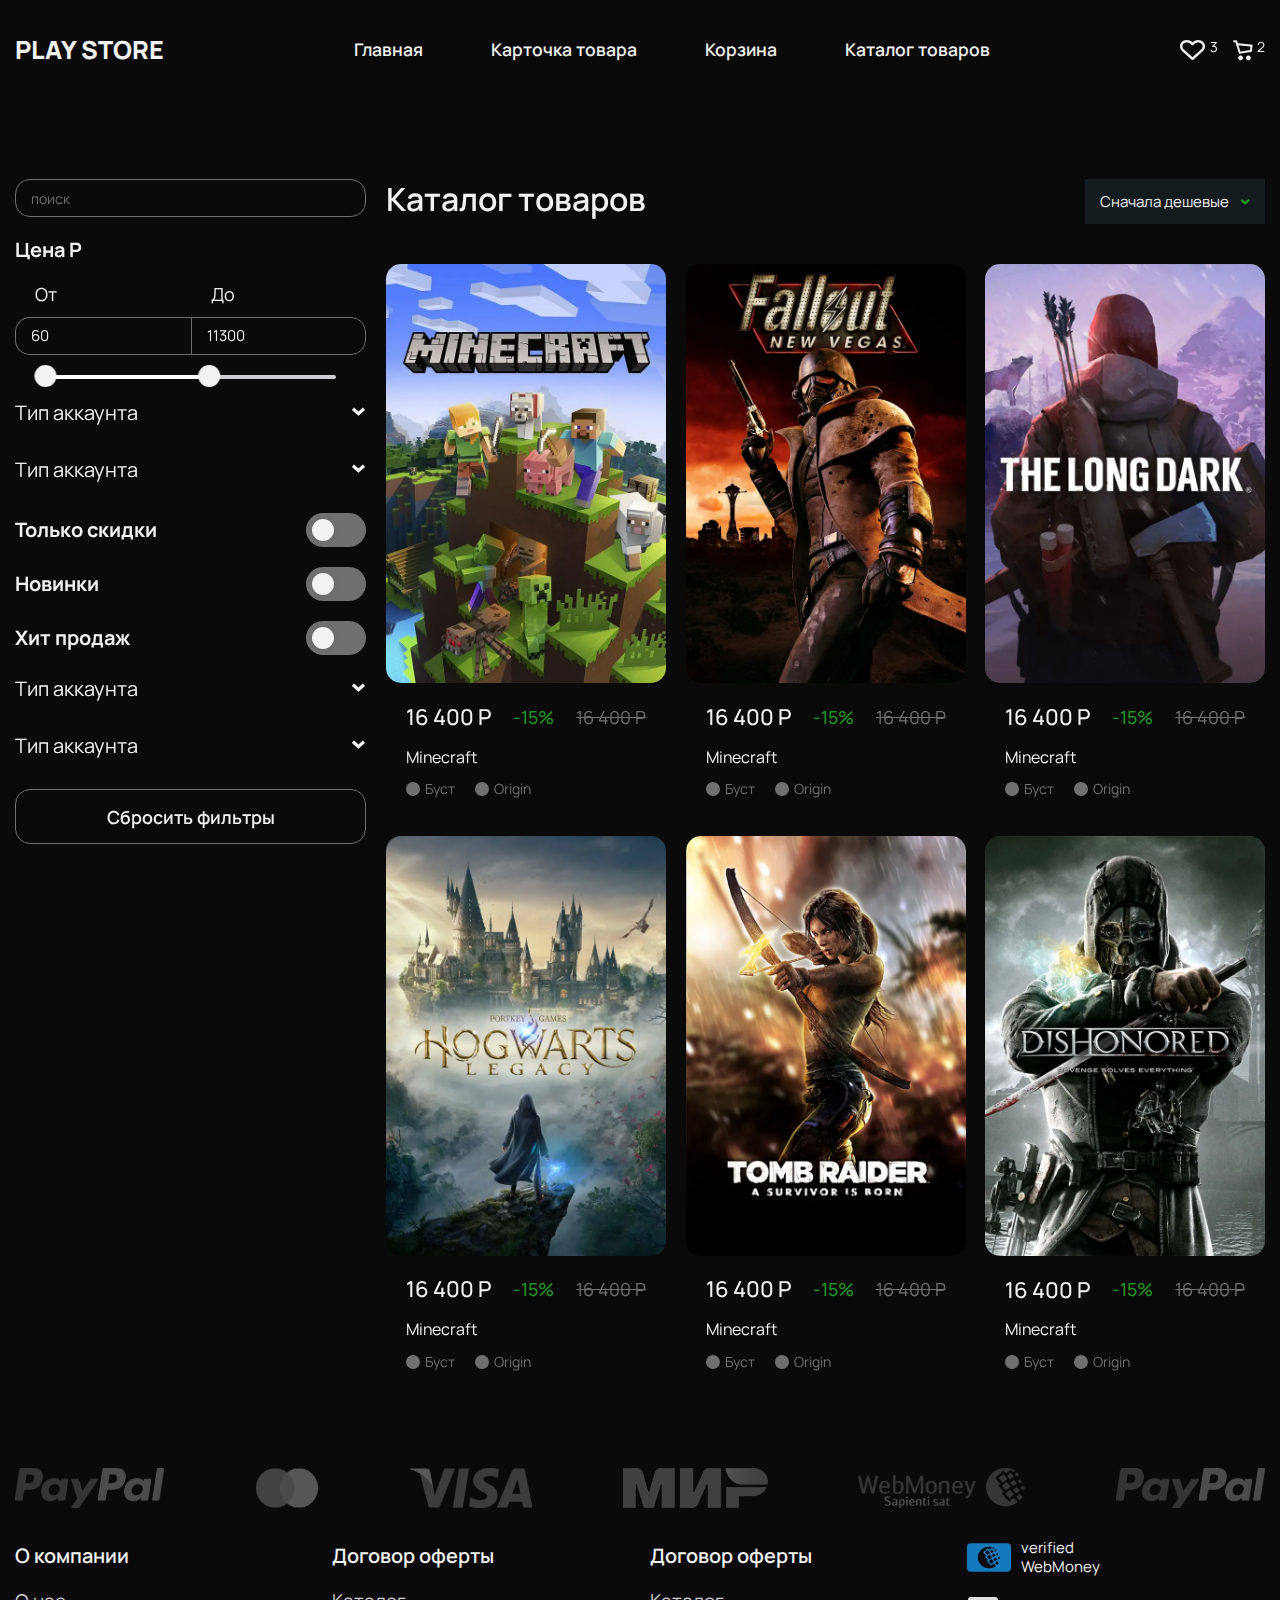
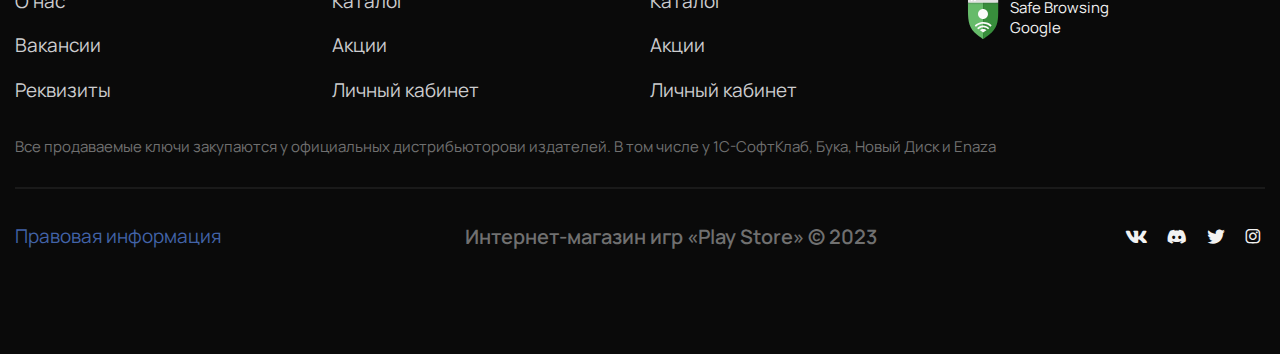
==== catalog.html @ 2468dcb7 "play-store" ====
<!DOCTYPE html>
<html lang="ru">

<head>
	<title>Каталог товаров</title>
	<meta charset="UTF-8">
	<meta name="format-detection" content="telephone=no">
	<!-- <style>body{opacity: 0;}</style> -->
	<link rel="stylesheet" href="css/style.min.css?_v=20231120174031">
	<link rel="shortcut icon" href="favicon.ico">
	<!-- <meta name="robots" content="noindex, nofollow"> -->
	<meta name="viewport" content="width=device-width, initial-scale=1.0">
</head>

<body>
	<div class="wrapper">
		<header class="header">
			<div class="header__wide">
				<div class="header__container">

					<div class="header__main">

						<button type="button" class="menu__icon icon-menu"><span></span></button>

						<a href="home.html" class="header__logo">play store</a>

						<div class="header__menu menu">

							<nav class="menu__body">

								<ul class="menu__list">
									<li class="menu__item"><a href="home.html" class="menu__link">Главная</a></li>
									<li class="menu__item"><a href="product.html" class="menu__link">Карточка товара</a></li>
									<li class="menu__item"><a href="payment.html" class="menu__link">Корзина</a></li>
									<li class="menu__item"><a href="catalog.html" class="menu__link">Каталог товаров</a></li>
								</ul>

							</nav>
						</div>

						<div class="header__buttons">
							<a href="" class="header__btn-like">
								<span class="header__icon _icon-heart"></span>
								<div class="header__quantity">3</div>
							</a>
							<a href="" class="header__btn-cart">
								<span class="header__icon _icon-cart"></span>
								<div class="header__quantity">2</div>
							</a>
						</div>

					</div>

				</div>
			</div>
		</header>
		<main class="mainpage">

			<section class="mainpage-catalog">
				<div class="mainpage-catalog__wide">
					<div class="mainpage-catalog__container">

						<h1 class="mainpage-catalog__title mainpage-catalog__title_first mainpage-title">Каталог
							товаров</h1>

						<div class="mainpage-catalog__body">

							<div class="mainpage-catalog__column">

								<div class="mainpage-catalog__sidebar">

									<div class="mainpage-catalog__form catalog-form">

										<div class="catalog-form__main">

											<button class="catalog-form__close-wrapper sidebar-btn">
												<span class="catalog-form__close"></span>
											</button>

											<input id="search-input" class="catalog-form__input input" autocomplete="off" type="text" name="form[]" placeholder="поиск" value="">

											<p class="catalog-form__text">Цена Р</p>

											<div class="catalog-form__form-range form-range">

												<div class="form-range__body">

													<div class="form-range__column">
														<label class="form-range__label">От</label>
														<input id="price-start" autocomplete="off" type="number" name="form[]" value="" class="form-range__input input input_price-start">
													</div>

													<div class="form-range__column">
														<label class="form-range__label">До</label>
														<input id="price-end" autocomplete="off" type="number" name="form[]" value="" class="form-range__input input input_price-end">
													</div>

												</div>

												<div class="form-range__range" id="range"></div>

											</div>


											<div data-spollers class="catalog-form__spollers spollers">
												<div class="spollers__item">
													<button type="button" data-spoller class="spollers__title">Тип аккаунта</button>
													<div class="spollers__body catalog-form">

														<div class="catalog-form__checkbox checkbox">
															<input id="b-1" class="checkbox__input" type="checkbox" name="form[]">
															<label for="b-1" class="checkbox__label"><span class="checkbox__text">Аккаунт</span></label>
														</div>

														<div class="catalog-form__checkbox checkbox">
															<input id="b-2" class="checkbox__input" type="checkbox" name="form[]">
															<label for="b-2" class="checkbox__label"><span class="checkbox__text">Лицинзионный
																	ключ</span></label>
														</div>

														<div class="catalog-form__checkbox checkbox">
															<input id="b-3" class="checkbox__input" type="checkbox" name="form[]">
															<label for="b-3" class="checkbox__label"><span class="checkbox__text">Активация</span></label>
														</div>

														<div class="catalog-form__checkbox checkbox">
															<input id="b-4" class="checkbox__input" type="checkbox" name="form[]">
															<label for="b-4" class="checkbox__label"><span class="checkbox__text">Лицинзионный
																	ключ</span></label>
														</div>

														<div class="catalog-form__checkbox checkbox">
															<input id="b-5" class="checkbox__input" type="checkbox" name="form[]">
															<label for="b-5" class="checkbox__label"><span class="checkbox__text">Активация</span></label>
														</div>

													</div>
												</div>
											</div>

											<div data-spollers class="catalog-form__spollers spollers">
												<div class="spollers__item">
													<button type="button" data-spoller class="spollers__title">Тип аккаунта</button>
													<div class="spollers__body catalog-form">

														<div class="catalog-form__checkbox checkbox">
															<input id="c-1" class="checkbox__input" type="checkbox" name="form[]">
															<label for="c-1" class="checkbox__label"><span class="checkbox__text">Аккаунт</span></label>
														</div>

														<div class="catalog-form__checkbox checkbox">
															<input id="c-2" class="checkbox__input" type="checkbox" name="form[]">
															<label for="c-2" class="checkbox__label"><span class="checkbox__text">Лицинзионный
																	ключ</span></label>
														</div>

														<div class="catalog-form__checkbox checkbox">
															<input id="c-3" class="checkbox__input" type="checkbox" name="form[]">
															<label for="c-3" class="checkbox__label"><span class="checkbox__text">Активация</span></label>
														</div>

														<div class="catalog-form__checkbox checkbox">
															<input id="c-4" class="checkbox__input" type="checkbox" name="form[]">
															<label for="c-4" class="checkbox__label"><span class="checkbox__text">Лицинзионный
																	ключ</span></label>
														</div>

														<div class="catalog-form__checkbox checkbox">
															<input id="c-5" class="checkbox__input" type="checkbox" name="form[]">
															<label for="c-5" class="checkbox__label"><span class="checkbox__text">Активация</span></label>
														</div>

													</div>
												</div>
											</div>

											<div class="catalog-form__box">
												<p class="catalog-form__text">Только скидки</p>
												<label class="switch">
													<input class="dark-theme-btn" type="checkbox">
													<span class="slider"></span>
												</label>
											</div>

											<div class="catalog-form__box">
												<p class="catalog-form__text">Новинки</p>
												<label class="switch">
													<input class="dark-theme-btn" type="checkbox">
													<span class="slider"></span>
												</label>
											</div>

											<div class="catalog-form__box">
												<p class="catalog-form__text">Хит продаж</p>
												<label class="switch">
													<input class="dark-theme-btn" type="checkbox">
													<span class="slider"></span>
												</label>
											</div>

											<div data-spollers class="catalog-form__spollers spollers">
												<div class="spollers__item">
													<button type="button" data-spoller class="spollers__title">Тип аккаунта</button>
													<div class="spollers__body catalog-form">

														<div class="catalog-form__checkbox checkbox">
															<input id="d-1" class="checkbox__input" type="checkbox" name="form[]">
															<label for="d-1" class="checkbox__label"><span class="checkbox__text">Аккаунт</span></label>
														</div>

														<div class="catalog-form__checkbox checkbox">
															<input id="d-2" class="checkbox__input" type="checkbox" name="form[]">
															<label for="d-2" class="checkbox__label"><span class="checkbox__text">Лицинзионный
																	ключ</span></label>
														</div>

														<div class="catalog-form__checkbox checkbox">
															<input id="d-3" class="checkbox__input" type="checkbox" name="form[]">
															<label for="d-3" class="checkbox__label"><span class="checkbox__text">Активация</span></label>
														</div>

														<div class="catalog-form__checkbox checkbox">
															<input id="d-4" class="checkbox__input" type="checkbox" name="form[]">
															<label for="d-4" class="checkbox__label"><span class="checkbox__text">Лицинзионный
																	ключ</span></label>
														</div>

														<div class="catalog-form__checkbox checkbox">
															<input id="d-5" class="checkbox__input" type="checkbox" name="form[]">
															<label for="d-5" class="checkbox__label"><span class="checkbox__text">Активация</span></label>
														</div>

													</div>
												</div>
											</div>

											<div data-spollers class="catalog-form__spollers spollers">
												<div class="spollers__item">
													<button type="button" data-spoller class="spollers__title">Тип аккаунта</button>
													<div class="spollers__body catalog-form">

														<div class="catalog-form__checkbox checkbox">
															<input id="e-1" class="checkbox__input" type="checkbox" name="form[]">
															<label for="e-1" class="checkbox__label"><span class="checkbox__text">Аккаунт</span></label>
														</div>

														<div class="catalog-form__checkbox checkbox">
															<input id="e-2" class="checkbox__input" type="checkbox" name="form[]">
															<label for="e-2" class="checkbox__label"><span class="checkbox__text">Лицинзионный
																	ключ</span></label>
														</div>

														<div class="catalog-form__checkbox checkbox">
															<input id="e-3" class="checkbox__input" type="checkbox" name="form[]">
															<label for="e-3" class="checkbox__label"><span class="checkbox__text">Активация</span></label>
														</div>

														<div class="catalog-form__checkbox checkbox">
															<input id="e-4" class="checkbox__input" type="checkbox" name="form[]">
															<label for="e-4" class="checkbox__label"><span class="checkbox__text">Лицинзионный
																	ключ</span></label>
														</div>

														<div class="catalog-form__checkbox checkbox">
															<input id="e-5" class="checkbox__input" type="checkbox" name="form[]">
															<label for="e-5" class="checkbox__label"><span class="checkbox__text">Активация</span></label>
														</div>

													</div>
												</div>
											</div>

										</div>

										<div class="catalog-form__button-wrapper">
											<button id="resetButton" class="catalog-form__button mainpage-link mainpage-link_size">Сбросить
												фильтры</button>
											<div class="catalog-form__button-bottom"></div>
										</div>

									</div>

								</div>

							</div>

							<div class="mainpage-catalog__column">

								<div class="mainpage-catalog__row">
									<button class="mainpage-catalog__btn _icon-filter sidebar-btn"></button>

									<h1 class="mainpage-catalog__title mainpage-catalog__title_second mainpage-title">Каталог
										товаров</h1>

									<div class="mainpage-catalog__select-wrapper">
										<select name="form[]" class="mainpage-catalog__select">
											<option value="1" selected>Сначала дешевые</option>
											<option value="2">Сначала дорогие</option>
											<option value="3">Сначала дешевые</option>
											<option value="4">Сначала дешевые</option>
										</select>
									</div>

								</div>


								<div class="mainpage-catalog__main mainpage-products mainpage-products_catalog">

									<article class="mainpage-products__product mainpage-product">

										<div class="mainpage-product__body">

											<a href="" class="mainpage-product__image-wrapper">
												<div class="mainpage-product__image-ibg">
													<picture><source data-srcset="img/mainpage-store/covers/1.webp" srcset="[data-uri]" type="image/webp"><img src="[data-uri]"  data-src="img/mainpage-store/covers/1.jpg" alt="Картинка"></picture>
												</div>
											</a>

											<button class="mainpage-product__btn-wrapper mainpage-btn">
												<span class="mainpage-btn__btn _icon-heart"></span>
											</button>

											<button class="mainpage-product__button">В корзину</button>

										</div>

										<div class="mainpage-product__main">

											<div class="mainpage-product__info mainpage-price">

												<div class="mainpage-price__price mainpage-value">
													<p class="mainpage-value__item-first">16 400 P</p>
													<p class="mainpage-value__item-second">-15%</p>
													<p class="mainpage-value__item-third">16 400 P</p>
												</div>

												<div class="mainpage-price__content">
													<p class="mainpage-price__text">Minecraft</p>
												</div>

												<div class="mainpage-price__notes">
													<p class="mainpage-price__txt mainpage-note">Буст</p>
													<p class="mainpage-price__txt mainpage-note">Origin</p>
												</div>

											</div>

											<div class="mainpage-product__buttons">
												<button class="mainpage-product__btn-like _icon-heart"></button>
												<button class="mainpage-product__btn-cart _icon-cart"></button>
											</div>

										</div>

									</article>

									<article class="mainpage-products__product mainpage-product">

										<div class="mainpage-product__body">

											<a href="" class="mainpage-product__image-wrapper">
												<div class="mainpage-product__image-ibg">
													<picture><source data-srcset="img/mainpage-store/covers/4.webp" srcset="[data-uri]" type="image/webp"><img src="[data-uri]"  data-src="img/mainpage-store/covers/4.jpg" alt="Картинка"></picture>
												</div>
											</a>

											<button class="mainpage-product__btn-wrapper mainpage-btn">
												<span class="mainpage-btn__btn _icon-heart"></span>
											</button>

											<button class="mainpage-product__button">В корзину</button>

										</div>

										<div class="mainpage-product__main">

											<div class="mainpage-product__info mainpage-price">

												<div class="mainpage-price__price mainpage-value">
													<p class="mainpage-value__item-first">16 400 P</p>
													<p class="mainpage-value__item-second">-15%</p>
													<p class="mainpage-value__item-third">16 400 P</p>
												</div>

												<div class="mainpage-price__content">
													<p class="mainpage-price__text">Minecraft</p>
												</div>

												<div class="mainpage-price__notes">
													<p class="mainpage-price__txt mainpage-note">Буст</p>
													<p class="mainpage-price__txt mainpage-note">Origin</p>
												</div>

											</div>

											<div class="mainpage-product__buttons">
												<button class="mainpage-product__btn-like _icon-heart"></button>
												<button class="mainpage-product__btn-cart _icon-cart"></button>
											</div>

										</div>

									</article>

									<article class="mainpage-products__product mainpage-product">

										<div class="mainpage-product__body">

											<a href="" class="mainpage-product__image-wrapper">
												<div class="mainpage-product__image-ibg">
													<picture><source data-srcset="img/mainpage-store/covers/5.webp" srcset="[data-uri]" type="image/webp"><img src="[data-uri]"  data-src="img/mainpage-store/covers/5.jpg" alt="Картинка"></picture>
												</div>
											</a>

											<button class="mainpage-product__btn-wrapper mainpage-btn">
												<span class="mainpage-btn__btn _icon-heart"></span>
											</button>

											<button class="mainpage-product__button">В корзину</button>

										</div>

										<div class="mainpage-product__main">

											<div class="mainpage-product__info mainpage-price">

												<div class="mainpage-price__price mainpage-value">
													<p class="mainpage-value__item-first">16 400 P</p>
													<p class="mainpage-value__item-second">-15%</p>
													<p class="mainpage-value__item-third">16 400 P</p>
												</div>

												<div class="mainpage-price__content">
													<p class="mainpage-price__text">Minecraft</p>
												</div>

												<div class="mainpage-price__notes">
													<p class="mainpage-price__txt mainpage-note">Буст</p>
													<p class="mainpage-price__txt mainpage-note">Origin</p>
												</div>

											</div>

											<div class="mainpage-product__buttons">
												<button class="mainpage-product__btn-like _icon-heart"></button>
												<button class="mainpage-product__btn-cart _icon-cart"></button>
											</div>

										</div>

									</article>

									<article class="mainpage-products__product mainpage-product">

										<div class="mainpage-product__body">

											<a href="" class="mainpage-product__image-wrapper">
												<div class="mainpage-product__image-ibg">
													<picture><source data-srcset="img/mainpage-store/covers/6.webp" srcset="[data-uri]" type="image/webp"><img src="[data-uri]"  data-src="img/mainpage-store/covers/6.jpg" alt="Картинка"></picture>
												</div>
											</a>

											<button class="mainpage-product__btn-wrapper mainpage-btn">
												<span class="mainpage-btn__btn _icon-heart"></span>
											</button>

											<button class="mainpage-product__button">В корзину</button>

										</div>

										<div class="mainpage-product__main">

											<div class="mainpage-product__info mainpage-price">

												<div class="mainpage-price__price mainpage-value">
													<p class="mainpage-value__item-first">16 400 P</p>
													<p class="mainpage-value__item-second">-15%</p>
													<p class="mainpage-value__item-third">16 400 P</p>
												</div>

												<div class="mainpage-price__content">
													<p class="mainpage-price__text">Minecraft</p>
												</div>

												<div class="mainpage-price__notes">
													<p class="mainpage-price__txt mainpage-note">Буст</p>
													<p class="mainpage-price__txt mainpage-note">Origin</p>
												</div>

											</div>

											<div class="mainpage-product__buttons">
												<button class="mainpage-product__btn-like _icon-heart"></button>
												<button class="mainpage-product__btn-cart _icon-cart"></button>
											</div>

										</div>

									</article>

									<article class="mainpage-products__product mainpage-product">

										<div class="mainpage-product__body">

											<a href="" class="mainpage-product__image-wrapper">
												<div class="mainpage-product__image-ibg">
													<picture><source data-srcset="img/mainpage-store/covers/7.webp" srcset="[data-uri]" type="image/webp"><img src="[data-uri]"  data-src="img/mainpage-store/covers/7.jpg" alt="Картинка"></picture>
												</div>
											</a>

											<button class="mainpage-product__btn-wrapper mainpage-btn">
												<span class="mainpage-btn__btn _icon-heart"></span>
											</button>

											<button class="mainpage-product__button">В корзину</button>

										</div>

										<div class="mainpage-product__main">

											<div class="mainpage-product__info mainpage-price">

												<div class="mainpage-price__price mainpage-value">
													<p class="mainpage-value__item-first">16 400 P</p>
													<p class="mainpage-value__item-second">-15%</p>
													<p class="mainpage-value__item-third">16 400 P</p>
												</div>

												<div class="mainpage-price__content">
													<p class="mainpage-price__text">Minecraft</p>
												</div>

												<div class="mainpage-price__notes">
													<p class="mainpage-price__txt mainpage-note">Буст</p>
													<p class="mainpage-price__txt mainpage-note">Origin</p>
												</div>

											</div>

											<div class="mainpage-product__buttons">
												<button class="mainpage-product__btn-like _icon-heart"></button>
												<button class="mainpage-product__btn-cart _icon-cart"></button>
											</div>

										</div>

									</article>

									<article class="mainpage-products__product mainpage-product">

										<div class="mainpage-product__body">

											<a href="" class="mainpage-product__image-wrapper">
												<div class="mainpage-product__image-ibg">
													<picture><source data-srcset="img/mainpage-store/covers/8.webp" srcset="[data-uri]" type="image/webp"><img src="[data-uri]"  data-src="img/mainpage-store/covers/8.jpg" alt="Картинка"></picture>
												</div>
											</a>

											<button class="mainpage-product__btn-wrapper mainpage-btn">
												<span class="mainpage-btn__btn _icon-heart"></span>
											</button>

											<button class="mainpage-product__button">В корзину</button>

										</div>

										<div class="mainpage-product__main">

											<div class="mainpage-product__info mainpage-price">

												<div class="mainpage-price__price mainpage-value">
													<p class="mainpage-value__item-first">16 400 P</p>
													<p class="mainpage-value__item-second">-15%</p>
													<p class="mainpage-value__item-third">16 400 P</p>
												</div>

												<div class="mainpage-price__content">
													<p class="mainpage-price__text">Minecraft</p>
												</div>

												<div class="mainpage-price__notes">
													<p class="mainpage-price__txt mainpage-note">Буст</p>
													<p class="mainpage-price__txt mainpage-note">Origin</p>
												</div>

											</div>

											<div class="mainpage-product__buttons">
												<button class="mainpage-product__btn-like _icon-heart"></button>
												<button class="mainpage-product__btn-cart _icon-cart"></button>
											</div>

										</div>

									</article>

								</div>

							</div>

						</div>

					</div>
				</div>
			</section>

		</main>
		<footer class="footer">
			<div class="footer__wide">
				<div class="footer__container">

					<div class="footer__logos">
						<img class="footer__logo footer__logo_first" src="img/footer/1.svg" alt="Картинка">
						<img class="footer__logo footer__logo_second" src="img/footer/2.svg" alt="Картинка">
						<img class="footer__logo footer__logo_third" src="img/footer/3.svg" alt="Картинка">
						<img class="footer__logo footer__logo_fourth" src="img/footer/4.svg" alt="Картинка">
						<img class="footer__logo footer__logo_fifth" src="img/footer/5.svg" alt="Картинка">
						<img class="footer__logo footer__logo_first" src="img/footer/1.svg" alt="Картинка">
					</div>

					<div class="footer__body">

						<div class="footer__column">
							<a href="" class="footer__text">О компании</a>
							<a href="" class="footer__txt">О нас</a>
							<a href="" class="footer__txt">Вакансии</a>
							<a href="" class="footer__txt">Реквизиты</a>
						</div>

						<div class="footer__column">
							<a href="" class="footer__text">Договор оферты</a>
							<a href="" class="footer__txt">Каталог</a>
							<a href="" class="footer__txt">Акции</a>
							<a href="" class="footer__txt">Личный кабинет</a>
						</div>

						<div class="footer__column">
							<a href="" class="footer__text">Договор оферты</a>
							<a href="" class="footer__txt">Каталог</a>
							<a href="" class="footer__txt">Акции</a>
							<a href="" class="footer__txt">Личный кабинет</a>
						</div>

						<div class="footer__row">

							<div class="footer__box">

								<div class="footer__image-wrapper">
									<img class="footer__img" src="img/footer/6.svg" alt="Картинка">
								</div>

								<div class="footer__bloc">
									<p class="footer__note footer__note_color">verified</p>
									<p class="footer__note footer__note_color">WebMoney</p>
								</div>
							</div>

							<div class="footer__box">

								<div class="footer__image-wrapper">
									<img class="footer__image" src="img/footer/7.svg" alt="Картинка">
								</div>

								<div class="footer__bloc">
									<p class="footer__note footer__note_color">Safe Browsing</p>
									<p class="footer__note footer__note_color">Google</p>
								</div>
							</div>

						</div>

					</div>

					<div class="footer__note">Все продаваемые ключи закупаются у официальных дистрибьюторови издателей. В том числе
						у 1С-СофтКлаб, Бука, Новый Диск и Enaza</div>

					<div class="footer__line mainpage-line"></div>

					<div class="footer__main">
						<a href="" class="footer__txt footer__txt_color">Правовая информация</a>
						<p class="footer__text footer__text_color">Интернет-магазин игр «Play Store» © 2023</p>

						<div class="footer__icons">
							<a href="" class="footer__icon _icon-vk"></a>
							<a href="" class="footer__icon _icon-discord"></a>
							<a href="" class="footer__icon _icon-twitter"></a>
							<a href="" class="footer__icon _icon-instagram"></a>
						</div>

					</div>

				</div>
			</div>
		</footer>
	</div>

	<script src="js/app.min.js?_v=20231120174031"></script>
</body>

</html>
---- css/style.min.css ----
@charset "UTF-8";@import url(https://fonts.googleapis.com/css?family=Manrope:300,regular,500,600,700,800&display=swap);@import url(https://fonts.googleapis.com/css?family=Roboto:regular,500,700&display=swap);@import url(https://fonts.googleapis.com/css?family=Montserrat:regular,500,700&display=swap);@import url(https://fonts.googleapis.com/css?family=Inter:regular,600&display=swap);@font-face{font-family:icons;font-display:swap;src:url(../fonts/icons.woff2) format("woff2"),url(../fonts/icons.woff) format("woff");font-weight:400;font-style:normal}._spoller-init .spollers__title::before,.mainpage-tabs__title::before,.select__value:after,[class*=_icon-]:before{font-family:icons;font-style:normal;font-weight:400;font-variant:normal;text-transform:none;line-height:1;-webkit-font-smoothing:antialiased;-moz-osx-font-smoothing:grayscale}[class*=_icon-]:before{display:block}._icon-filter:before{content:"\e900"}._icon-select:before{content:"\e90e"}._icon-loupe:before{content:"\e901"}._icon-discord:before{content:"\e903"}._icon-twitter:before{content:"\e904"}._icon-instagram:before{content:"\e905"}._icon-heart:before{content:"\e906"}._icon-cart:before{content:"\e907"}._icon-zipper:before{content:"\e908"}._icon-vk:before{content:"\e909"}*{padding:0;margin:0;border:0}*,:after,:before{-webkit-box-sizing:border-box;box-sizing:border-box}body,html{height:100%;min-width:320px}body{color:#f2f2f2;line-height:1.3;font-family:Manrope;font-size:.9375rem;-ms-text-size-adjust:100%;-moz-text-size-adjust:100%;-webkit-text-size-adjust:100%;-webkit-font-smoothing:antialiased;-moz-osx-font-smoothing:grayscale}button,input,textarea{font-family:Manrope;font-size:inherit}button{cursor:pointer;color:inherit;background-color:inherit}a{color:inherit}a:link,a:visited{text-decoration:none}a:hover{text-decoration:none}ul li{list-style:none}img{vertical-align:top}h1,h2,h3,h4,h5,h6{font-weight:inherit;font-size:inherit}.lock body{overflow:hidden;-ms-touch-action:none;touch-action:none}.wrapper{min-height:100%;display:-webkit-box;display:-ms-flexbox;display:flex;-webkit-box-orient:vertical;-webkit-box-direction:normal;-ms-flex-direction:column;flex-direction:column}.wrapper>main{-webkit-box-flex:1;-ms-flex:1 1 auto;flex:1 1 auto}.wrapper>*{min-width:0}[class*=__container]{max-width:78.75rem;-webkit-box-sizing:content-box;box-sizing:content-box;margin:0 auto;padding:0 .9375rem}[class*=__wide]{max-width:120rem;margin:0 auto;-webkit-transition:all .15s ease 0s;transition:all .15s ease 0s}.payment-form__button{margin-bottom:1.25rem}.payment-form__label{color:#707070;margin-bottom:1.25rem;display:block}@supports (font-size:clamp(0.875rem ,0.8337628866rem + 0.206185567vw ,1rem)){.payment-form__label{font-size:clamp(.875rem ,.8337628866rem + .206185567vw ,1rem)}}@supports not (font-size:clamp(0.875rem ,0.8337628866rem + 0.206185567vw ,1rem)){.payment-form__label{font-size:calc(.875rem + .125 * (100vw - 20rem)/ 60.625)}}.payment-form__checkbox._form-error label{color:#c71d1d}.payment-form__checkbox._form-error label:active{color:#f2f2f2}.form-range__body{display:-webkit-box;display:-ms-flexbox;display:flex;padding-bottom:1.25rem}.form-range__column{max-width:50%;display:-webkit-box;display:-ms-flexbox;display:flex;-webkit-box-orient:vertical;-webkit-box-direction:normal;-ms-flex-direction:column;flex-direction:column;-webkit-box-pack:justify;-ms-flex-pack:justify;justify-content:space-between}.form-range__label{padding-left:1.25rem;margin-bottom:.625rem;display:inline-block}@supports (font-size:clamp(1rem ,0.9587628866rem + 0.206185567vw ,1.125rem)){.form-range__label{font-size:clamp(1rem ,.9587628866rem + .206185567vw ,1.125rem)}}@supports not (font-size:clamp(1rem ,0.9587628866rem + 0.206185567vw ,1.125rem)){.form-range__label{font-size:calc(1rem + .125 * (100vw - 20rem)/ 60.625)}}.form-range__range{margin:0 1.875rem 0 1.875rem}.catalog-form__main{display:-ms-grid;display:grid;gap:1.25rem}.catalog-form__text{font-weight:700}@supports (font-size:clamp(1rem ,0.9175257732rem + 0.412371134vw ,1.25rem)){.catalog-form__text{font-size:clamp(1rem ,.9175257732rem + .412371134vw ,1.25rem)}}@supports not (font-size:clamp(1rem ,0.9175257732rem + 0.412371134vw ,1.25rem)){.catalog-form__text{font-size:calc(1rem + .25 * (100vw - 20rem)/ 60.625)}}.catalog-form__box{display:-webkit-box;display:-ms-flexbox;display:flex;-webkit-box-pack:justify;-ms-flex-pack:justify;justify-content:space-between;gap:.625rem;-webkit-box-align:center;-ms-flex-align:center;align-items:center}.catalog-form__close-wrapper{position:absolute;top:0;right:0;padding:1.5625rem 1.875rem;display:none}.catalog-form__close::after,.catalog-form__close::before{content:"";position:absolute;top:50%;left:50%;width:1.25rem;height:.125rem;background-color:#fff;-webkit-transform-origin:center center;-ms-transform-origin:center center;transform-origin:center center}.catalog-form__close::before{-webkit-transform:translate(-50%,-50%) rotate(45deg);-ms-transform:translate(-50%,-50%) rotate(45deg);transform:translate(-50%,-50%) rotate(45deg)}.catalog-form__close::after{-webkit-transform:translate(-50%,-50%) rotate(-45deg);-ms-transform:translate(-50%,-50%) rotate(-45deg);transform:translate(-50%,-50%) rotate(-45deg)}input[type=email],input[type=tel],input[type=text],textarea{-webkit-appearance:none;-moz-appearance:none;appearance:none}.input{border-radius:0;width:100%;display:block;padding:.46875rem .9375rem;color:#f2f2f2;background-color:transparent;border-radius:.9375rem;border:.0625rem solid #707070}.input_price-start{border-radius:.9375rem 0 0 .9375rem;border-right:none;color:#f2f2f2}.input_price-end{border-radius:0 .9375rem .9375rem 0;color:#f2f2f2}.input._form-focus{outline:.0625rem solid #707070;border:.0625rem solid transparent}.input._form-error{outline:.0625rem solid #c71d1d;border:.0625rem solid transparent}.input::-webkit-input-placeholder{color:#707070;font-size:.875rem}.input::-moz-placeholder{color:#707070;font-size:.875rem}.input:-ms-input-placeholder{color:#707070;font-size:.875rem}.input::-ms-input-placeholder{color:#707070;font-size:.875rem}.input::placeholder{color:#707070;font-size:.875rem}textarea.input{resize:none;padding:0 0}.checkbox{position:relative}.checkbox:not(:last-child){margin-bottom:.3125em}.checkbox__input{position:absolute;width:0;height:0;opacity:0}.checkbox__input:focus+.checkbox__label:before{-webkit-box-shadow:0 0 .3125rem #000;box-shadow:0 0 .3125rem #000}.checkbox__input:checked+.checkbox__label:before{background:#229622;border:.0625rem solid transparent}.checkbox__label{cursor:pointer;display:-webkit-inline-box;display:-ms-inline-flexbox;display:inline-flex;-webkit-box-align:center;-ms-flex-align:center;align-items:center;position:relative;gap:.625rem;color:#707070}.checkbox__label:before{content:"";-ms-flex-item-align:start;align-self:flex-start;-webkit-box-flex:0;-ms-flex:0 0 1.25rem;flex:0 0 1.25rem;width:1.25rem;height:1.25rem;border:.0625rem solid #707070}@supports (font-size:clamp(0.875rem ,0.8337628866rem + 0.206185567vw ,1rem)){.checkbox__text{font-size:clamp(.875rem ,.8337628866rem + .206185567vw ,1rem)}}@supports not (font-size:clamp(0.875rem ,0.8337628866rem + 0.206185567vw ,1rem)){.checkbox__text{font-size:calc(.875rem + .125 * (100vw - 20rem)/ 60.625)}}.checkbox__text a{color:#4263a8}.checkbox .checkbox__input:checked+.checkbox__label{color:#f2f2f2}.options{display:-webkit-box;display:-ms-flexbox;display:flex;-webkit-box-orient:vertical;-webkit-box-direction:normal;-ms-flex-direction:column;flex-direction:column;-webkit-box-align:start;-ms-flex-align:start;align-items:flex-start}.options__item{cursor:pointer}.options__item:not(:last-child){margin-bottom:.3125rem}.options__input{width:0;height:0;opacity:0;position:absolute}.options__input:focus+.options__label:before{-webkit-box-shadow:0 0 .3125rem #000;box-shadow:0 0 .3125rem #000}.options__input:checked+.options__label:after{-webkit-transform:scale(1);-ms-transform:scale(1);transform:scale(1)}.options__label{display:-webkit-inline-box;display:-ms-inline-flexbox;display:inline-flex;-webkit-box-align:center;-ms-flex-align:center;align-items:center;cursor:pointer;gap:.625rem;line-height:1}.options__label:before{content:"";-ms-flex-item-align:start;align-self:flex-start;width:1.25rem;height:1.25rem;-webkit-box-flex:0;-ms-flex:0 0 1.25rem;flex:0 0 1.25rem;border-radius:50%;border:.0625rem solid #707070}.options__label:after{content:"";-webkit-transition:all .3s ease 0s;transition:all .3s ease 0s;-webkit-transform:scale(0);-ms-transform:scale(0);transform:scale(0);width:.625rem;height:.625rem;border-radius:50%;background-color:#229622;position:absolute;left:.3125rem;top:.3125rem}.options__main{display:-ms-grid;display:grid;-ms-grid-columns:(1fr)[2];grid-template-columns:repeat(2,1fr)}@supports (gap:clamp(0.625rem ,0.418814433rem + 1.0309278351vw ,1.25rem)){.options__main{gap:clamp(.625rem ,.418814433rem + 1.0309278351vw ,1.25rem)}}@supports not (gap:clamp(0.625rem ,0.418814433rem + 1.0309278351vw ,1.25rem)){.options__main{gap:calc(.625rem + .625 * (100vw - 20rem)/ 60.625)}}@supports (padding-bottom:clamp(1.25rem ,0.837628866rem + 2.0618556701vw ,2.5rem)){.options__main{padding-bottom:clamp(1.25rem ,.837628866rem + 2.0618556701vw ,2.5rem)}}@supports not (padding-bottom:clamp(1.25rem ,0.837628866rem + 2.0618556701vw ,2.5rem)){.options__main{padding-bottom:calc(1.25rem + 1.25 * (100vw - 20rem)/ 60.625)}}.options__item{border-radius:1.25rem;background-color:#131b1f;display:-webkit-box;display:-ms-flexbox;display:flex;-webkit-box-orient:vertical;-webkit-box-direction:normal;-ms-flex-direction:column;flex-direction:column;-webkit-box-pack:justify;-ms-flex-pack:justify;justify-content:space-between;-webkit-column-gap:.625rem;-moz-column-gap:.625rem;column-gap:.625rem;min-width:100%}@supports (padding:clamp(0.625rem ,0.212628866rem + 2.0618556701vw ,1.875rem)){.options__item{padding:clamp(.625rem ,.212628866rem + 2.0618556701vw ,1.875rem)}}@supports not (padding:clamp(0.625rem ,0.212628866rem + 2.0618556701vw ,1.875rem)){.options__item{padding:calc(.625rem + 1.25 * (100vw - 20rem)/ 60.625)}}@supports (row-gap:clamp(3.125rem ,1.5865384615rem + 5.1282051282vw ,5.625rem)){.options__item{row-gap:clamp(3.125rem ,1.5865384615rem + 5.1282051282vw ,5.625rem)}}@supports not (row-gap:clamp(3.125rem ,1.5865384615rem + 5.1282051282vw ,5.625rem)){.options__item{row-gap:calc(3.125rem + 2.5 * (100vw - 30rem)/ 48.75)}}.options__row{position:relative}.options__text{font-weight:500}@supports (font-size:clamp(1rem ,0.8350515464rem + 0.824742268vw ,1.5rem)){.options__text{font-size:clamp(1rem ,.8350515464rem + .824742268vw ,1.5rem)}}@supports not (font-size:clamp(1rem ,0.8350515464rem + 0.824742268vw ,1.5rem)){.options__text{font-size:calc(1rem + .5 * (100vw - 20rem)/ 60.625)}}.options__box{display:-webkit-box;display:-ms-flexbox;display:flex;-webkit-column-gap:.625rem;-moz-column-gap:.625rem;column-gap:.625rem;-webkit-box-align:center;-ms-flex-align:center;align-items:center}@supports (width:clamp(4.0625rem ,3.4027061856rem + 3.2989690722vw ,6.0625rem)){.options__img_first{width:clamp(4.0625rem ,3.4027061856rem + 3.2989690722vw ,6.0625rem)}}@supports not (width:clamp(4.0625rem ,3.4027061856rem + 3.2989690722vw ,6.0625rem)){.options__img_first{width:calc(4.0625rem + 2 * (100vw - 20rem)/ 60.625)}}@supports (width:clamp(2.0625rem ,1.7119845361rem + 1.7525773196vw ,3.125rem)){.options__img_second{width:clamp(2.0625rem ,1.7119845361rem + 1.7525773196vw ,3.125rem)}}@supports not (width:clamp(2.0625rem ,1.7119845361rem + 1.7525773196vw ,3.125rem)){.options__img_second{width:calc(2.0625rem + 1.0625 * (100vw - 20rem)/ 60.625)}}@supports (width:clamp(1.5625rem ,1.2944587629rem + 1.3402061856vw ,2.375rem)){.options__img_third{width:clamp(1.5625rem ,1.2944587629rem + 1.3402061856vw ,2.375rem)}}@supports not (width:clamp(1.5625rem ,1.2944587629rem + 1.3402061856vw ,2.375rem)){.options__img_third{width:calc(1.5625rem + .8125 * (100vw - 20rem)/ 60.625)}}@supports (width:clamp(3rem ,2.5051546392rem + 2.4742268041vw ,4.5rem)){.options__img_fourth{width:clamp(3rem ,2.5051546392rem + 2.4742268041vw ,4.5rem)}}@supports not (width:clamp(3rem ,2.5051546392rem + 2.4742268041vw ,4.5rem)){.options__img_fourth{width:calc(3rem + 1.5 * (100vw - 20rem)/ 60.625)}}@supports (width:clamp(3.5625rem ,2.9851804124rem + 2.8865979381vw ,5.3125rem)){.options__img_fifth{width:clamp(3.5625rem ,2.9851804124rem + 2.8865979381vw ,5.3125rem)}}@supports not (width:clamp(3.5625rem ,2.9851804124rem + 2.8865979381vw ,5.3125rem)){.options__img_fifth{width:calc(3.5625rem + 1.75 * (100vw - 20rem)/ 60.625)}}@supports (width:clamp(0.5625rem ,0.4800257732rem + 0.412371134vw ,0.8125rem)){.options__img_sixth{width:clamp(.5625rem ,.4800257732rem + .412371134vw ,.8125rem)}}@supports not (width:clamp(0.5625rem ,0.4800257732rem + 0.412371134vw ,0.8125rem)){.options__img_sixth{width:calc(.5625rem + .25 * (100vw - 20rem)/ 60.625)}}@supports (width:clamp(4.375rem ,3.6327319588rem + 3.7113402062vw ,6.625rem)){.options__img_seventh{width:clamp(4.375rem ,3.6327319588rem + 3.7113402062vw ,6.625rem)}}@supports not (width:clamp(4.375rem ,3.6327319588rem + 3.7113402062vw ,6.625rem)){.options__img_seventh{width:calc(4.375rem + 2.25 * (100vw - 20rem)/ 60.625)}}@supports (width:clamp(0.9375rem ,0.7931701031rem + 0.7216494845vw ,1.375rem)){.options__img_eighth{width:clamp(.9375rem ,.7931701031rem + .7216494845vw ,1.375rem)}}@supports not (width:clamp(0.9375rem ,0.7931701031rem + 0.7216494845vw ,1.375rem)){.options__img_eighth{width:calc(.9375rem + .4375 * (100vw - 20rem)/ 60.625)}}.select{position:relative}.select__body{position:relative}.select__title{color:inherit;text-align:left;background-color:transparent;cursor:pointer;width:100%;padding:.9375rem;background-color:#131b1f;line-height:1}.select__value{display:-webkit-box;display:-ms-flexbox;display:flex;-webkit-box-align:center;-ms-flex-align:center;align-items:center;gap:.625rem;min-width:9.375rem}.select__value>*{-webkit-box-flex:1;-ms-flex:1 1 auto;flex:1 1 auto}.select__value:after{content:"\e90e";color:#229622;font-size:.4375rem;-ms-flex-item-align:stretch;-ms-grid-row-align:stretch;align-self:stretch;-webkit-box-flex:0;-ms-flex:0 0 .4375rem;flex:0 0 .4375rem;-webkit-transition:all .3s ease 0s;transition:all .3s ease 0s;display:-webkit-box;display:-ms-flexbox;display:flex;-webkit-box-pack:center;-ms-flex-pack:center;justify-content:center;-webkit-box-align:center;-ms-flex-align:center;align-items:center}.select__value._select-pseudo-label::before{content:attr(data-pseudo-label);opacity:.5}.select__content{line-height:1}.select__text{-webkit-box-flex:1;-ms-flex:1 1 auto;flex:1 1 auto}.select__input{width:100%;background-color:transparent;height:100%}.select__options{color:#f2f2f2;position:absolute;border-radius:0 0 .25rem .25rem;min-width:100%;background-color:#131b1f}.select__scroll{overflow-y:auto;overflow-x:hidden;max-height:12.5rem}.select__option{width:100%;display:block;text-align:center;cursor:pointer;padding:.5625rem;color:#f2f2f2}.select__row{display:-webkit-inline-box;display:-ms-inline-flexbox;display:inline-flex;-webkit-box-align:center;-ms-flex-align:center;align-items:center}.select._select-open{z-index:5}._select-tag{cursor:pointer}.quantity{width:7.1875rem;display:-webkit-box;display:-ms-flexbox;display:flex;-ms-flex-negative:0;flex-shrink:0;gap:.625rem}.quantity__button{-webkit-box-flex:0;-ms-flex:0 0 1.875rem;flex:0 0 1.875rem;position:relative;cursor:pointer}.quantity__button::after,.quantity__button::before{content:"";position:absolute;top:50%;left:50%;-webkit-transition:all .3s ease 0s;transition:all .3s ease 0s;margin:0 0 0 -.3125rem;background-color:#707070;width:.625rem;height:.0625rem}.quantity__button_plus::before{-webkit-transform:rotate(-90deg);-ms-transform:rotate(-90deg);transform:rotate(-90deg)}.quantity__input{-webkit-box-flex:1;-ms-flex:1 1 auto;flex:1 1 auto}.quantity__input input{height:100%;color:#f2f2f2;width:100%;text-align:center;background-color:transparent}@supports (font-size:clamp(0.875rem ,0.7512886598rem + 0.618556701vw ,1.25rem)){.quantity__input input{font-size:clamp(.875rem ,.7512886598rem + .618556701vw ,1.25rem)}}@supports not (font-size:clamp(0.875rem ,0.7512886598rem + 0.618556701vw ,1.25rem)){.quantity__input input{font-size:calc(.875rem + .375 * (100vw - 20rem)/ 60.625)}}.quantity__input input:focus{outline:.0625rem solid #707070}.noUi-target,.noUi-target *{-webkit-touch-callout:none;-webkit-tap-highlight-color:transparent;-webkit-user-select:none;-ms-touch-action:none;touch-action:none;-ms-user-select:none;-moz-user-select:none;user-select:none;-webkit-box-sizing:border-box;box-sizing:border-box}.noUi-target{position:relative}.noUi-base,.noUi-connects{width:100%;height:100%;position:relative;z-index:1}.noUi-connects{overflow:hidden;z-index:0}.noUi-connect,.noUi-origin{will-change:transform;position:absolute;z-index:1;top:0;right:0;height:100%;width:100%;-ms-transform-origin:0 0;-webkit-transform-origin:0 0;-webkit-transform-style:preserve-3d;transform-origin:0 0;-webkit-transform-style:flat;transform-style:flat}.noUi-txt-dir-rtl.noUi-horizontal .noUi-origin{left:0;right:auto}.noUi-vertical .noUi-origin{top:-100%;width:0}.noUi-horizontal .noUi-origin{height:0}.noUi-handle{-webkit-backface-visibility:hidden;backface-visibility:hidden;position:absolute}.noUi-touch-area{height:100%;width:100%}.noUi-state-tap .noUi-connect,.noUi-state-tap .noUi-origin{-webkit-transition:transform .3s;-webkit-transition:-webkit-transform .3s;transition:-webkit-transform .3s;transition:transform .3s;transition:transform .3s,-webkit-transform .3s}.noUi-state-drag *{cursor:inherit!important}.noUi-horizontal{height:.25rem}.noUi-horizontal .noUi-handle{width:1.375rem;height:1.375rem;right:-.6875rem;top:-.625rem;border-radius:50%}.noUi-vertical{width:18px}.noUi-vertical .noUi-handle{width:28px;height:34px;right:-6px;bottom:-17px}.noUi-txt-dir-rtl.noUi-horizontal .noUi-handle{left:-11px;right:auto}.noUi-target{background:#cdcdcf;border-radius:4px}.noUi-connects{border-radius:3px}.noUi-connect{background:#fff}.noUi-draggable{cursor:ew-resize}.noUi-vertical .noUi-draggable{cursor:ns-resize}.noUi-handle{background:#f2f2f2;cursor:default}.noUi-handle:after,.noUi-handle:before{content:""}.noUi-vertical .noUi-handle:after,.noUi-vertical .noUi-handle:before{width:14px;height:1px;left:6px;top:14px}.noUi-vertical .noUi-handle:after{top:17px}[disabled] .noUi-connect{background:#b8b8b8}[disabled] .noUi-handle,[disabled].noUi-handle,[disabled].noUi-target{cursor:not-allowed}.noUi-pips,.noUi-pips *{-webkit-box-sizing:border-box;box-sizing:border-box}.noUi-pips{position:absolute;color:#999}.noUi-value{position:absolute;white-space:nowrap;text-align:center}.noUi-value-sub{color:#ccc;font-size:10px}.noUi-marker{position:absolute;background:#ccc}.noUi-marker-sub{background:#aaa}.noUi-marker-large{background:#aaa}.noUi-pips-horizontal{padding:10px 0;height:80px;top:100%;left:0;width:100%}.noUi-value-horizontal{-webkit-transform:translate(-50%,50%);-ms-transform:translate(-50%,50%);transform:translate(-50%,50%)}.noUi-rtl .noUi-value-horizontal{-webkit-transform:translate(50%,50%);-ms-transform:translate(50%,50%);transform:translate(50%,50%)}.noUi-marker-horizontal.noUi-marker{margin-left:-1px;width:2px;height:5px}.noUi-marker-horizontal.noUi-marker-sub{height:10px}.noUi-marker-horizontal.noUi-marker-large{height:15px}.noUi-pips-vertical{padding:0 10px;height:100%;top:0;left:100%}.noUi-value-vertical{-webkit-transform:translate(0,-50%);-ms-transform:translate(0,-50%);transform:translate(0,-50%);padding-left:25px}.noUi-rtl .noUi-value-vertical{-webkit-transform:translate(0,50%);-ms-transform:translate(0,50%);transform:translate(0,50%)}.noUi-marker-vertical.noUi-marker{width:5px;height:2px;margin-top:-1px}.noUi-marker-vertical.noUi-marker-sub{width:10px}.noUi-marker-vertical.noUi-marker-large{width:15px}.noUi-tooltip{display:block;position:absolute;border:1px solid #d9d9d9;border-radius:3px;background:#fff;color:#000;padding:3px;text-align:center;white-space:nowrap;font-size:.875rem;font-family:Manrope;font-weight:400}.noUi-horizontal .noUi-tooltip{-webkit-transform:translate(-50%,0);-ms-transform:translate(-50%,0);transform:translate(-50%,0);left:50%;bottom:120%}.noUi-vertical .noUi-tooltip{-webkit-transform:translate(0,-50%);-ms-transform:translate(0,-50%);transform:translate(0,-50%);top:50%;right:120%}.noUi-horizontal .noUi-origin>.noUi-tooltip{-webkit-transform:translate(50%,0);-ms-transform:translate(50%,0);transform:translate(50%,0);left:auto;bottom:10px}.noUi-vertical .noUi-origin>.noUi-tooltip{-webkit-transform:translate(0,-18px);-ms-transform:translate(0,-18px);transform:translate(0,-18px);top:auto;right:28px}.spollers__item{display:-webkit-box;display:-ms-flexbox;display:flex;-webkit-box-orient:vertical;-webkit-box-direction:normal;-ms-flex-direction:column;flex-direction:column}@supports (font-size:clamp(1rem ,0.9175257732rem + 0.412371134vw ,1.25rem)){.spollers__item{font-size:clamp(1rem ,.9175257732rem + .412371134vw ,1.25rem)}}@supports not (font-size:clamp(1rem ,0.9175257732rem + 0.412371134vw ,1.25rem)){.spollers__item{font-size:calc(1rem + .25 * (100vw - 20rem)/ 60.625)}}.spollers__title{width:100%;cursor:default;text-align:left;position:relative;margin-bottom:.625rem}._spoller-init .spollers__title{cursor:pointer;display:-webkit-box;display:-ms-flexbox;display:flex;-webkit-box-align:center;-ms-flex-align:center;align-items:center}._spoller-init .spollers__title::after,._spoller-init .spollers__title::before{content:"";position:absolute;right:0;-webkit-transition:-webkit-transform .5s ease 0s;transition:-webkit-transform .5s ease 0s;transition:transform .5s ease 0s;transition:transform .5s ease 0s,-webkit-transform .5s ease 0s}._spoller-init .spollers__title::before{content:"\e90e";font-size:.625rem}._spoller-init .spollers__title._spoller-active::before{-webkit-transform:rotate(180deg);-ms-transform:rotate(180deg);transform:rotate(180deg)}[class*=-ibg]{position:relative}[class*=-ibg] img{position:absolute;width:100%;height:100%;top:0;left:0;-o-object-fit:cover;object-fit:cover}[class*=-ibg_contain] img{-o-object-fit:contain;object-fit:contain}.no-webp .background-image{background:-webkit-gradient(linear,left top,left bottom,color-stop(25.56%,rgba(6,3,15,.7)),color-stop(93.8%,#0a0a0a)),url(../img/mainpage-product/background.jpg) no-repeat center center/cover,#d3d3d3 -26.733px -89.589px/124.011% 129.255% no-repeat}.no-webp .background-image{background:linear-gradient(180deg,rgba(6,3,15,.7) 25.56%,#0a0a0a 93.8%),url(../img/mainpage-product/background.jpg) no-repeat center center/cover,#d3d3d3 -26.733px -89.589px/124.011% 129.255% no-repeat}.background-image{max-width:120rem;margin:0 auto}.mainpage-buttons{display:-webkit-box;display:-ms-flexbox;display:flex;font-weight:600;gap:.625rem;-ms-flex-wrap:wrap;flex-wrap:wrap}.mainpage-buttons__btn{background-color:#f2f2f2;color:#000;border-radius:.9375rem;font-weight:600;-webkit-transition:all .3s ease 0s;transition:all .3s ease 0s}@supports (padding-top:clamp(0.625rem ,0.3569587629rem + 1.3402061856vw ,1.4375rem)){.mainpage-buttons__btn{padding-top:clamp(.625rem ,.3569587629rem + 1.3402061856vw ,1.4375rem)}}@supports not (padding-top:clamp(0.625rem ,0.3569587629rem + 1.3402061856vw ,1.4375rem)){.mainpage-buttons__btn{padding-top:calc(.625rem + .8125 * (100vw - 20rem)/ 60.625)}}@supports (padding-right:clamp(0.9375rem ,0.4220360825rem + 2.5773195876vw ,2.5rem)){.mainpage-buttons__btn{padding-right:clamp(.9375rem ,.4220360825rem + 2.5773195876vw ,2.5rem)}}@supports not (padding-right:clamp(0.9375rem ,0.4220360825rem + 2.5773195876vw ,2.5rem)){.mainpage-buttons__btn{padding-right:calc(.9375rem + 1.5625 * (100vw - 20rem)/ 60.625)}}@supports (padding-bottom:clamp(0.75rem ,0.4407216495rem + 1.5463917526vw ,1.6875rem)){.mainpage-buttons__btn{padding-bottom:clamp(.75rem ,.4407216495rem + 1.5463917526vw ,1.6875rem)}}@supports not (padding-bottom:clamp(0.75rem ,0.4407216495rem + 1.5463917526vw ,1.6875rem)){.mainpage-buttons__btn{padding-bottom:calc(.75rem + .9375 * (100vw - 20rem)/ 60.625)}}@supports (padding-left:clamp(0.9375rem ,0.4220360825rem + 2.5773195876vw ,2.5rem)){.mainpage-buttons__btn{padding-left:clamp(.9375rem ,.4220360825rem + 2.5773195876vw ,2.5rem)}}@supports not (padding-left:clamp(0.9375rem ,0.4220360825rem + 2.5773195876vw ,2.5rem)){.mainpage-buttons__btn{padding-left:calc(.9375rem + 1.5625 * (100vw - 20rem)/ 60.625)}}@supports (font-size:clamp(0.875rem ,0.8337628866rem + 0.206185567vw ,1rem)){.mainpage-buttons__btn{font-size:clamp(.875rem ,.8337628866rem + .206185567vw ,1rem)}}@supports not (font-size:clamp(0.875rem ,0.8337628866rem + 0.206185567vw ,1rem)){.mainpage-buttons__btn{font-size:calc(.875rem + .125 * (100vw - 20rem)/ 60.625)}}.mainpage-buttons__btn_color{background:rgba(255,255,255,.15);color:#f2f2f2}.mainpage-products{display:-ms-grid;display:grid;-ms-grid-columns:(1fr)[4];grid-template-columns:repeat(4,1fr)}@supports ((-moz-column-gap:clamp(0.625rem ,0.418814433rem + 1.0309278351vw ,1.25rem)) or (column-gap:clamp(0.625rem ,0.418814433rem + 1.0309278351vw ,1.25rem))){.mainpage-products{-webkit-column-gap:clamp(.625rem ,.418814433rem + 1.0309278351vw ,1.25rem);-moz-column-gap:clamp(.625rem ,.418814433rem + 1.0309278351vw ,1.25rem);column-gap:clamp(.625rem ,.418814433rem + 1.0309278351vw ,1.25rem)}}@supports not ((-moz-column-gap:clamp(0.625rem ,0.418814433rem + 1.0309278351vw ,1.25rem)) or (column-gap:clamp(0.625rem ,0.418814433rem + 1.0309278351vw ,1.25rem))){.mainpage-products{-webkit-column-gap:calc(.625rem + .625 * (100vw - 20rem)/ 60.625);-moz-column-gap:calc(.625rem + .625 * (100vw - 20rem)/ 60.625);column-gap:calc(.625rem + .625 * (100vw - 20rem)/ 60.625)}}@supports (row-gap:clamp(0.75rem ,0.1726804124rem + 2.8865979381vw ,2.5rem)){.mainpage-products{row-gap:clamp(.75rem ,.1726804124rem + 2.8865979381vw ,2.5rem)}}@supports not (row-gap:clamp(0.75rem ,0.1726804124rem + 2.8865979381vw ,2.5rem)){.mainpage-products{row-gap:calc(.75rem + 1.75 * (100vw - 20rem)/ 60.625)}}.mainpage-products_catalog{-ms-grid-columns:(1fr)[3];grid-template-columns:repeat(3,1fr)}.mainpage-product{display:-ms-grid;display:grid;margin-bottom:auto}@supports (row-gap:clamp(0.9375rem ,0.8344072165rem + 0.5154639175vw ,1.25rem)){.mainpage-product{row-gap:clamp(.9375rem ,.8344072165rem + .5154639175vw ,1.25rem)}}@supports not (row-gap:clamp(0.9375rem ,0.8344072165rem + 0.5154639175vw ,1.25rem)){.mainpage-product{row-gap:calc(.9375rem + .3125 * (100vw - 20rem)/ 60.625)}}@supports ((-moz-column-gap:clamp(0.625rem ,0.418814433rem + 1.0309278351vw ,1.25rem)) or (column-gap:clamp(0.625rem ,0.418814433rem + 1.0309278351vw ,1.25rem))){.mainpage-product{-webkit-column-gap:clamp(.625rem ,.418814433rem + 1.0309278351vw ,1.25rem);-moz-column-gap:clamp(.625rem ,.418814433rem + 1.0309278351vw ,1.25rem);column-gap:clamp(.625rem ,.418814433rem + 1.0309278351vw ,1.25rem)}}@supports not ((-moz-column-gap:clamp(0.625rem ,0.418814433rem + 1.0309278351vw ,1.25rem)) or (column-gap:clamp(0.625rem ,0.418814433rem + 1.0309278351vw ,1.25rem))){.mainpage-product{-webkit-column-gap:calc(.625rem + .625 * (100vw - 20rem)/ 60.625);-moz-column-gap:calc(.625rem + .625 * (100vw - 20rem)/ 60.625);column-gap:calc(.625rem + .625 * (100vw - 20rem)/ 60.625)}}.mainpage-product__body{position:relative;-ms-flex-item-align:self-start;-ms-grid-row-align:self-start;align-self:self-start}.mainpage-product__body:hover button{opacity:1}.mainpage-product__body button{-webkit-transition:all .3s ease 0s;transition:all .3s ease 0s;opacity:0}.mainpage-product__main{display:-webkit-box;display:-ms-flexbox;display:flex;-webkit-box-orient:vertical;-webkit-box-direction:normal;-ms-flex-direction:column;flex-direction:column;-webkit-box-pack:justify;-ms-flex-pack:justify;justify-content:space-between;row-gap:.625rem}.mainpage-product__buttons{display:none;-webkit-box-pack:end;-ms-flex-pack:end;justify-content:end;-webkit-column-gap:.625rem;-moz-column-gap:.625rem;column-gap:.625rem;color:#707070}.mainpage-product__image-ibg{padding-top:150%}.mainpage-product__image-ibg img{border-radius:.9375rem}.mainpage-product__labels-first,.mainpage-product__labels-second{-webkit-box-orient:vertical;-webkit-box-direction:normal;-ms-flex-direction:column;flex-direction:column;gap:.3125rem}.mainpage-product__labels-first{position:absolute;top:0;left:0;padding:.625rem;max-width:70%;display:-webkit-box;display:-ms-flexbox;display:flex}.mainpage-product__labels-second{display:none}.mainpage-product__btn-wrapper{position:absolute;top:.625rem;right:.625rem}.mainpage-product__button{background-color:#229622;padding:.9375rem 0 .9375rem 0;border-radius:.75rem;font-weight:700;position:absolute;bottom:1.25rem;min-width:90%;left:50%;-webkit-transform:translateX(-50%);-ms-transform:translateX(-50%);transform:translateX(-50%)}@supports (font-size:clamp(1rem ,0.9587628866rem + 0.206185567vw ,1.125rem)){.mainpage-product__button{font-size:clamp(1rem ,.9587628866rem + .206185567vw ,1.125rem)}}@supports not (font-size:clamp(1rem ,0.9587628866rem + 0.206185567vw ,1.125rem)){.mainpage-product__button{font-size:calc(1rem + .125 * (100vw - 20rem)/ 60.625)}}.mainpage-product__button.click{background-color:#4263a8}.mainpage-product__btn-cart,.mainpage-product__btn-like{font-size:1.125rem;padding:.3125rem}.mainpage-product__btn-cart.click,.mainpage-product__btn-like.click{color:#f2f2f2}.mainpage-label{display:-webkit-box;display:-ms-flexbox;display:flex;font-size:.875rem;font-weight:800;gap:.15625rem;max-width:-webkit-max-content;max-width:-moz-max-content;max-width:max-content;padding:.3125rem .625rem;background-color:#d11717;-webkit-box-align:center;-ms-flex-align:center;align-items:center}.mainpage-label_color{background-color:#d15217}.mainpage-btn{background-color:#f2f2f2;border-radius:50%;color:#229622;width:2.5rem;height:2.5rem;-ms-flex-negative:0;flex-shrink:0;display:-webkit-box;display:-ms-flexbox;display:flex;-webkit-box-align:center;-ms-flex-align:center;align-items:center;-webkit-box-pack:center;-ms-flex-pack:center;justify-content:center}.mainpage-btn.click{background-color:#4263a8;color:#f2f2f2}.mainpage-price{display:-webkit-box;display:-ms-flexbox;display:flex;-webkit-box-orient:vertical;-webkit-box-direction:normal;-ms-flex-direction:column;flex-direction:column;-webkit-box-pack:justify;-ms-flex-pack:justify;justify-content:space-between}@supports (row-gap:clamp(0.4375rem ,0.2725515464rem + 0.824742268vw ,0.9375rem)){.mainpage-price{row-gap:clamp(.4375rem ,.2725515464rem + .824742268vw ,.9375rem)}}@supports not (row-gap:clamp(0.4375rem ,0.2725515464rem + 0.824742268vw ,0.9375rem)){.mainpage-price{row-gap:calc(.4375rem + .5 * (100vw - 20rem)/ 60.625)}}@supports (padding-left:clamp(0.0000000625rem ,-0.4123710509rem + 2.061855567vw ,1.25rem)){.mainpage-price{padding-left:clamp(.0000000625rem ,-.4123710509rem + 2.061855567vw ,1.25rem)}}@supports not (padding-left:clamp(0.0000000625rem ,-0.4123710509rem + 2.061855567vw ,1.25rem)){.mainpage-price{padding-left:calc(.0000000625rem + 1.2499999375 * (100vw - 20rem)/ 60.625)}}@supports (padding-right:clamp(0.0000000625rem ,-0.4123710509rem + 2.061855567vw ,1.25rem)){.mainpage-price{padding-right:clamp(.0000000625rem ,-.4123710509rem + 2.061855567vw ,1.25rem)}}@supports not (padding-right:clamp(0.0000000625rem ,-0.4123710509rem + 2.061855567vw ,1.25rem)){.mainpage-price{padding-right:calc(.0000000625rem + 1.2499999375 * (100vw - 20rem)/ 60.625)}}@supports (font-size:clamp(0.875rem ,0.8337628866rem + 0.206185567vw ,1rem)){.mainpage-price__content{font-size:clamp(.875rem ,.8337628866rem + .206185567vw ,1rem)}}@supports not (font-size:clamp(0.875rem ,0.8337628866rem + 0.206185567vw ,1rem)){.mainpage-price__content{font-size:calc(.875rem + .125 * (100vw - 20rem)/ 60.625)}}.mainpage-price__notes{display:-webkit-box;display:-ms-flexbox;display:flex;-webkit-column-gap:1.25rem;-moz-column-gap:1.25rem;column-gap:1.25rem;row-gap:.625rem;-ms-flex-wrap:wrap;flex-wrap:wrap}.mainpage-note{font-size:.875rem;color:#707070;line-height:1;display:-webkit-box;display:-ms-flexbox;display:flex;-webkit-box-align:center;-ms-flex-align:center;align-items:center}.mainpage-note::before{content:"";display:inline-block;border-radius:50%;background-color:#707070;margin-right:.3125rem;-ms-flex-item-align:self-start;-ms-grid-row-align:self-start;align-self:self-start}@supports (min-width:clamp(0.625rem ,0.5425257732rem + 0.412371134vw ,0.875rem)){.mainpage-note::before{min-width:clamp(.625rem ,.5425257732rem + .412371134vw ,.875rem)}}@supports not (min-width:clamp(0.625rem ,0.5425257732rem + 0.412371134vw ,0.875rem)){.mainpage-note::before{min-width:calc(.625rem + .25 * (100vw - 20rem)/ 60.625)}}@supports (min-height:clamp(0.625rem ,0.5425257732rem + 0.412371134vw ,0.875rem)){.mainpage-note::before{min-height:clamp(.625rem ,.5425257732rem + .412371134vw ,.875rem)}}@supports not (min-height:clamp(0.625rem ,0.5425257732rem + 0.412371134vw ,0.875rem)){.mainpage-note::before{min-height:calc(.625rem + .25 * (100vw - 20rem)/ 60.625)}}.mainpage-value{display:-webkit-box;display:-ms-flexbox;display:flex;-webkit-box-align:center;-ms-flex-align:center;align-items:center;-webkit-box-pack:justify;-ms-flex-pack:justify;justify-content:space-between;-ms-flex-wrap:wrap;flex-wrap:wrap}@supports (row-gap:clamp(0.3125rem ,0.2094072165rem + 0.5154639175vw ,0.625rem)){.mainpage-value{row-gap:clamp(.3125rem ,.2094072165rem + .5154639175vw ,.625rem)}}@supports not (row-gap:clamp(0.3125rem ,0.2094072165rem + 0.5154639175vw ,0.625rem)){.mainpage-value{row-gap:calc(.3125rem + .3125 * (100vw - 20rem)/ 60.625)}}@supports ((-moz-column-gap:clamp(0.9375rem ,0.8344072165rem + 0.5154639175vw ,1.25rem)) or (column-gap:clamp(0.9375rem ,0.8344072165rem + 0.5154639175vw ,1.25rem))){.mainpage-value{-webkit-column-gap:clamp(.9375rem ,.8344072165rem + .5154639175vw ,1.25rem);-moz-column-gap:clamp(.9375rem ,.8344072165rem + .5154639175vw ,1.25rem);column-gap:clamp(.9375rem ,.8344072165rem + .5154639175vw ,1.25rem)}}@supports not ((-moz-column-gap:clamp(0.9375rem ,0.8344072165rem + 0.5154639175vw ,1.25rem)) or (column-gap:clamp(0.9375rem ,0.8344072165rem + 0.5154639175vw ,1.25rem))){.mainpage-value{-webkit-column-gap:calc(.9375rem + .3125 * (100vw - 20rem)/ 60.625);-moz-column-gap:calc(.9375rem + .3125 * (100vw - 20rem)/ 60.625);column-gap:calc(.9375rem + .3125 * (100vw - 20rem)/ 60.625)}}.mainpage-value__item-first{font-weight:500}@supports (font-size:clamp(0.875rem ,0.7100515464rem + 0.824742268vw ,1.375rem)){.mainpage-value__item-first{font-size:clamp(.875rem ,.7100515464rem + .824742268vw ,1.375rem)}}@supports not (font-size:clamp(0.875rem ,0.7100515464rem + 0.824742268vw ,1.375rem)){.mainpage-value__item-first{font-size:calc(.875rem + .5 * (100vw - 20rem)/ 60.625)}}.mainpage-value__item-second{font-weight:500;color:#229622}@supports (font-size:clamp(0.875rem ,0.7925257732rem + 0.412371134vw ,1.125rem)){.mainpage-value__item-second{font-size:clamp(.875rem ,.7925257732rem + .412371134vw ,1.125rem)}}@supports not (font-size:clamp(0.875rem ,0.7925257732rem + 0.412371134vw ,1.125rem)){.mainpage-value__item-second{font-size:calc(.875rem + .25 * (100vw - 20rem)/ 60.625)}}.mainpage-value__item-third{color:#707070;text-decoration:line-through}@supports (font-size:clamp(0.875rem ,0.7925257732rem + 0.412371134vw ,1.125rem)){.mainpage-value__item-third{font-size:clamp(.875rem ,.7925257732rem + .412371134vw ,1.125rem)}}@supports not (font-size:clamp(0.875rem ,0.7925257732rem + 0.412371134vw ,1.125rem)){.mainpage-value__item-third{font-size:calc(.875rem + .25 * (100vw - 20rem)/ 60.625)}}.mainpage-total{display:-webkit-box;display:-ms-flexbox;display:flex;-webkit-column-gap:.9375rem;-moz-column-gap:.9375rem;column-gap:.9375rem;row-gap:.625rem;-webkit-box-align:center;-ms-flex-align:center;align-items:center;-ms-flex-wrap:wrap;flex-wrap:wrap}.mainpage-total__item-first{font-weight:800}@supports (font-size:clamp(1.125rem ,0.8363402062rem + 1.4432989691vw ,2rem)){.mainpage-total__item-first{font-size:clamp(1.125rem ,.8363402062rem + 1.4432989691vw ,2rem)}}@supports not (font-size:clamp(1.125rem ,0.8363402062rem + 1.4432989691vw ,2rem)){.mainpage-total__item-first{font-size:calc(1.125rem + .875 * (100vw - 20rem)/ 60.625)}}.mainpage-total__item-second{font-weight:800;color:#229622}@supports (font-size:clamp(0.875rem ,0.7512886598rem + 0.618556701vw ,1.25rem)){.mainpage-total__item-second{font-size:clamp(.875rem ,.7512886598rem + .618556701vw ,1.25rem)}}@supports not (font-size:clamp(0.875rem ,0.7512886598rem + 0.618556701vw ,1.25rem)){.mainpage-total__item-second{font-size:calc(.875rem + .375 * (100vw - 20rem)/ 60.625)}}.mainpage-total__item-third{font-weight:600;color:#cdcdcf}@supports (font-size:clamp(0.875rem ,0.7512886598rem + 0.618556701vw ,1.25rem)){.mainpage-total__item-third{font-size:clamp(.875rem ,.7512886598rem + .618556701vw ,1.25rem)}}@supports not (font-size:clamp(0.875rem ,0.7512886598rem + 0.618556701vw ,1.25rem)){.mainpage-total__item-third{font-size:calc(.875rem + .375 * (100vw - 20rem)/ 60.625)}}.mainpage-link{font-weight:600;text-align:center;width:100%;border:.0625rem solid #707070;display:inline-block;border-radius:.9375rem}@supports (font-size:clamp(1rem ,0.9587628866rem + 0.206185567vw ,1.125rem)){.mainpage-link{font-size:clamp(1rem ,.9587628866rem + .206185567vw ,1.125rem)}}@supports not (font-size:clamp(1rem ,0.9587628866rem + 0.206185567vw ,1.125rem)){.mainpage-link{font-size:calc(1rem + .125 * (100vw - 20rem)/ 60.625)}}@supports (padding-top:clamp(0.9375rem ,0.731314433rem + 1.0309278351vw ,1.5625rem)){.mainpage-link{padding-top:clamp(.9375rem ,.731314433rem + 1.0309278351vw ,1.5625rem)}}@supports not (padding-top:clamp(0.9375rem ,0.731314433rem + 1.0309278351vw ,1.5625rem)){.mainpage-link{padding-top:calc(.9375rem + .625 * (100vw - 20rem)/ 60.625)}}@supports (padding-bottom:clamp(0.9375rem ,0.731314433rem + 1.0309278351vw ,1.5625rem)){.mainpage-link{padding-bottom:clamp(.9375rem ,.731314433rem + 1.0309278351vw ,1.5625rem)}}@supports not (padding-bottom:clamp(0.9375rem ,0.731314433rem + 1.0309278351vw ,1.5625rem)){.mainpage-link{padding-bottom:calc(.9375rem + .625 * (100vw - 20rem)/ 60.625)}}.mainpage-link:hover{background-color:#080808;-webkit-transition:all .5s ease 0s;transition:all .5s ease 0s}@supports (padding-top:clamp(0.625rem ,0.5219072165rem + 0.5154639175vw ,0.9375rem)){.mainpage-link_size{padding-top:clamp(.625rem ,.5219072165rem + .5154639175vw ,.9375rem)}}@supports not (padding-top:clamp(0.625rem ,0.5219072165rem + 0.5154639175vw ,0.9375rem)){.mainpage-link_size{padding-top:calc(.625rem + .3125 * (100vw - 20rem)/ 60.625)}}@supports (padding-bottom:clamp(0.625rem ,0.5219072165rem + 0.5154639175vw ,0.9375rem)){.mainpage-link_size{padding-bottom:clamp(.625rem ,.5219072165rem + .5154639175vw ,.9375rem)}}@supports not (padding-bottom:clamp(0.625rem ,0.5219072165rem + 0.5154639175vw ,0.9375rem)){.mainpage-link_size{padding-bottom:calc(.625rem + .3125 * (100vw - 20rem)/ 60.625)}}.mainpage-link_color:hover{background-color:#12191d}.mainpage-title{font-weight:600;display:-webkit-box;display:-ms-flexbox;display:flex;-ms-flex-wrap:wrap;flex-wrap:wrap;gap:.625rem}@supports (font-size:clamp(1.5rem ,1.3350515464rem + 0.824742268vw ,2rem)){.mainpage-title{font-size:clamp(1.5rem ,1.3350515464rem + .824742268vw ,2rem)}}@supports not (font-size:clamp(1.5rem ,1.3350515464rem + 0.824742268vw ,2rem)){.mainpage-title{font-size:calc(1.5rem + .5 * (100vw - 20rem)/ 60.625)}}.mainpage-title span{color:#229622}.mainpage-tabs__navigation{display:-webkit-box;display:-ms-flexbox;display:flex;-ms-flex-wrap:wrap;flex-wrap:wrap;row-gap:.3125rem;margin-bottom:2.5rem}@supports ((-moz-column-gap:clamp(0.625rem ,0.3157216495rem + 1.5463917526vw ,1.5625rem)) or (column-gap:clamp(0.625rem ,0.3157216495rem + 1.5463917526vw ,1.5625rem))){.mainpage-tabs__navigation{-webkit-column-gap:clamp(.625rem ,.3157216495rem + 1.5463917526vw ,1.5625rem);-moz-column-gap:clamp(.625rem ,.3157216495rem + 1.5463917526vw ,1.5625rem);column-gap:clamp(.625rem ,.3157216495rem + 1.5463917526vw ,1.5625rem)}}@supports not ((-moz-column-gap:clamp(0.625rem ,0.3157216495rem + 1.5463917526vw ,1.5625rem)) or (column-gap:clamp(0.625rem ,0.3157216495rem + 1.5463917526vw ,1.5625rem))){.mainpage-tabs__navigation{-webkit-column-gap:calc(.625rem + .9375 * (100vw - 20rem)/ 60.625);-moz-column-gap:calc(.625rem + .9375 * (100vw - 20rem)/ 60.625);column-gap:calc(.625rem + .9375 * (100vw - 20rem)/ 60.625)}}.mainpage-tabs__title{font-weight:500;color:#707070;padding:.3125rem .3125rem .625rem .3125rem;-webkit-transition:all .3s ease 0s;transition:all .3s ease 0s;text-align:start;position:relative}@supports (font-size:clamp(1rem ,0.9175257732rem + 0.412371134vw ,1.25rem)){.mainpage-tabs__title{font-size:clamp(1rem ,.9175257732rem + .412371134vw ,1.25rem)}}@supports not (font-size:clamp(1rem ,0.9175257732rem + 0.412371134vw ,1.25rem)){.mainpage-tabs__title{font-size:calc(1rem + .25 * (100vw - 20rem)/ 60.625)}}.mainpage-tabs__title:hover{color:#f2f2f2}.mainpage-tabs__title::before{content:"\e90e";position:absolute;right:.625rem;-webkit-transition:all .3s ease 0s;transition:all .3s ease 0s;font-size:.625rem;display:none;top:50%;-webkit-transform:translateY(-50%);-ms-transform:translateY(-50%);transform:translateY(-50%)}.mainpage-tabs__contents{display:-ms-grid;display:grid}.mainpage-tabs__section:not(:last-child){padding-bottom:1.25rem}.mainpage-tabs__sub-title{font-weight:600;padding-bottom:.9375rem}@supports (font-size:clamp(1.125rem ,1.0012886598rem + 0.618556701vw ,1.5rem)){.mainpage-tabs__sub-title{font-size:clamp(1.125rem ,1.0012886598rem + .618556701vw ,1.5rem)}}@supports not (font-size:clamp(1.125rem ,1.0012886598rem + 0.618556701vw ,1.5rem)){.mainpage-tabs__sub-title{font-size:calc(1.125rem + .375 * (100vw - 20rem)/ 60.625)}}.mainpage-tabs__notes{color:#707070;line-height:1.8}@supports (font-size:clamp(0.9375rem ,0.8962628866rem + 0.206185567vw ,1.0625rem)){.mainpage-tabs__notes{font-size:clamp(.9375rem ,.8962628866rem + .206185567vw ,1.0625rem)}}@supports not (font-size:clamp(0.9375rem ,0.8962628866rem + 0.206185567vw ,1.0625rem)){.mainpage-tabs__notes{font-size:calc(.9375rem + .125 * (100vw - 20rem)/ 60.625)}}._tab-active{color:#f2f2f2;border-bottom:.0625rem solid #f2f2f2}._tab-active::before{-webkit-transform:rotate(-180deg) translateY(50%);-ms-transform:rotate(-180deg) translateY(50%);transform:rotate(-180deg) translateY(50%);top:50%}.mainpage-line{border:.03125rem solid rgba(121,121,121,.15)}:root{--swiper-navigation-size:2.1875rem}.switch{position:relative;display:inline-block;width:3.75rem;height:2.125rem;-ms-flex-negative:0;flex-shrink:0;-ms-flex-item-align:self-start;-ms-grid-row-align:self-start;align-self:self-start}.switch input{display:none}.slider{position:absolute;cursor:pointer;top:0;left:0;right:0;bottom:0;background-color:#707070;-webkit-transition:.4s;transition:.4s;border-radius:2.125rem}.slider:before{position:absolute;content:"";height:1.375rem;width:1.375rem;left:.375rem;bottom:.375rem;background-color:#f2f2f2;-webkit-transition:.4s;transition:.4s;border-radius:50%;-webkit-box-shadow:0 0 .3125rem rgba(0,0,0,.1);box-shadow:0 0 .3125rem rgba(0,0,0,.1)}input:checked+.slider{background-color:#229622}input:focus+.slider{-webkit-box-shadow:0 0 .0625rem #1b1b1b;box-shadow:0 0 .0625rem #1b1b1b}input:checked+.slider:before{-webkit-transform:translateX(1.625rem);-ms-transform:translateX(1.625rem);transform:translateX(1.625rem)}.lg-sub-html{opacity:0!important}.header__container{display:-webkit-box;display:-ms-flexbox;display:flex;-webkit-box-orient:vertical;-webkit-box-direction:normal;-ms-flex-direction:column;flex-direction:column;-webkit-box-pack:center;-ms-flex-pack:center;justify-content:center}@supports (min-height:clamp(4.375rem ,3.756443299rem + 3.0927835052vw ,6.25rem)){.header__container{min-height:clamp(4.375rem ,3.756443299rem + 3.0927835052vw ,6.25rem)}}@supports not (min-height:clamp(4.375rem ,3.756443299rem + 3.0927835052vw ,6.25rem)){.header__container{min-height:calc(4.375rem + 1.875 * (100vw - 20rem)/ 60.625)}}.header__main{display:-webkit-box;display:-ms-flexbox;display:flex;-webkit-box-pack:justify;-ms-flex-pack:justify;justify-content:space-between;-webkit-box-align:center;-ms-flex-align:center;align-items:center;-webkit-column-gap:1.25rem;-moz-column-gap:1.25rem;column-gap:1.25rem}.header__logo{font-weight:900;text-transform:uppercase;white-space:nowrap}@supports (font-size:clamp(1.25rem ,0.762195122rem + 1.0162601626vw ,1.5625rem)){.header__logo{font-size:clamp(1.25rem ,.762195122rem + 1.0162601626vw ,1.5625rem)}}@supports not (font-size:clamp(1.25rem ,0.762195122rem + 1.0162601626vw ,1.5625rem)){.header__logo{font-size:calc(1.25rem + .3125 * (100vw - 48rem)/ 30.75)}}.header__buttons{display:-webkit-box;display:-ms-flexbox;display:flex;-webkit-column-gap:.9375rem;-moz-column-gap:.9375rem;column-gap:.9375rem;z-index:25}.header__buttons button{padding:.3125rem}.header__btn-cart,.header__btn-like{display:-webkit-box;display:-ms-flexbox;display:flex;gap:.3125rem;padding:.3125rem 0}.header__icon{font-size:1.25rem}.header__quantity{font-size:.875rem;line-height:1}.menu__icon{-ms-flex-negative:0;flex-shrink:0}.menu__list{display:-webkit-box;display:-ms-flexbox;display:flex;row-gap:.125rem;text-align:center;-ms-flex-wrap:wrap;flex-wrap:wrap}@supports (font-size:clamp(1rem ,0.8536585366rem + 0.3048780488vw ,1.09375rem)){.menu__list{font-size:clamp(1rem ,.8536585366rem + .3048780488vw ,1.09375rem)}}@supports not (font-size:clamp(1rem ,0.8536585366rem + 0.3048780488vw ,1.09375rem)){.menu__list{font-size:calc(1rem + .09375 * (100vw - 48rem)/ 30.75)}}@supports ((-moz-column-gap:clamp(0.9375rem ,-3.4527439024rem + 9.1463414634vw ,3.75rem)) or (column-gap:clamp(0.9375rem ,-3.4527439024rem + 9.1463414634vw ,3.75rem))){.menu__list{-webkit-column-gap:clamp(.9375rem ,-3.4527439024rem + 9.1463414634vw ,3.75rem);-moz-column-gap:clamp(.9375rem ,-3.4527439024rem + 9.1463414634vw ,3.75rem);column-gap:clamp(.9375rem ,-3.4527439024rem + 9.1463414634vw ,3.75rem)}}@supports not ((-moz-column-gap:clamp(0.9375rem ,-3.4527439024rem + 9.1463414634vw ,3.75rem)) or (column-gap:clamp(0.9375rem ,-3.4527439024rem + 9.1463414634vw ,3.75rem))){.menu__list{-webkit-column-gap:calc(.9375rem + 2.8125 * (100vw - 48rem)/ 30.75);-moz-column-gap:calc(.9375rem + 2.8125 * (100vw - 48rem)/ 30.75);column-gap:calc(.9375rem + 2.8125 * (100vw - 48rem)/ 30.75)}}.menu__item{display:-webkit-box;display:-ms-flexbox;display:flex;-ms-flex-wrap:wrap;flex-wrap:wrap;-webkit-box-pack:center;-ms-flex-pack:center;justify-content:center}.menu__link{font-weight:600;padding:.25rem}.menu__link:hover{color:#cdcdcf;-webkit-transition:all .3s ease 0s;transition:all .3s ease 0s}.icon-menu{display:none}@supports (padding-bottom:clamp(3.125rem ,2.0940721649rem + 5.1546391753vw ,6.25rem)){.footer__wide{padding-bottom:clamp(3.125rem ,2.0940721649rem + 5.1546391753vw ,6.25rem)}}@supports not (padding-bottom:clamp(3.125rem ,2.0940721649rem + 5.1546391753vw ,6.25rem)){.footer__wide{padding-bottom:calc(3.125rem + 3.125 * (100vw - 20rem)/ 60.625)}}.footer__container{display:-ms-grid;display:grid}@supports (row-gap:clamp(1.25rem ,1.043814433rem + 1.0309278351vw ,1.875rem)){.footer__container{row-gap:clamp(1.25rem ,1.043814433rem + 1.0309278351vw ,1.875rem)}}@supports not (row-gap:clamp(1.25rem ,1.043814433rem + 1.0309278351vw ,1.875rem)){.footer__container{row-gap:calc(1.25rem + .625 * (100vw - 20rem)/ 60.625)}}.footer__logos{display:-webkit-box;display:-ms-flexbox;display:flex;-webkit-box-pack:justify;-ms-flex-pack:justify;justify-content:space-between}@supports (width:clamp(3.125rem ,1.0631443299rem + 10.3092783505vw ,9.375rem)){.footer__logo_first{width:clamp(3.125rem ,1.0631443299rem + 10.3092783505vw ,9.375rem)}}@supports not (width:clamp(3.125rem ,1.0631443299rem + 10.3092783505vw ,9.375rem)){.footer__logo_first{width:calc(3.125rem + 6.25 * (100vw - 20rem)/ 60.625)}}@supports (width:clamp(1.375rem ,0.4884020619rem + 4.4329896907vw ,4.0625rem)){.footer__logo_second{width:clamp(1.375rem ,.4884020619rem + 4.4329896907vw ,4.0625rem)}}@supports not (width:clamp(1.375rem ,0.4884020619rem + 4.4329896907vw ,4.0625rem)){.footer__logo_second{width:calc(1.375rem + 2.6875 * (100vw - 20rem)/ 60.625)}}@supports (width:clamp(2.5625rem ,0.8717783505rem + 8.4536082474vw ,7.6875rem)){.footer__logo_third{width:clamp(2.5625rem ,.8717783505rem + 8.4536082474vw ,7.6875rem)}}@supports not (width:clamp(2.5625rem ,0.8717783505rem + 8.4536082474vw ,7.6875rem)){.footer__logo_third{width:calc(2.5625rem + 5.125 * (100vw - 20rem)/ 60.625)}}@supports (width:clamp(3.0625rem ,1.0625rem + 10vw ,9.125rem)){.footer__logo_fourth{width:clamp(3.0625rem ,1.0625rem + 10vw ,9.125rem)}}@supports not (width:clamp(3.0625rem ,1.0625rem + 10vw ,9.125rem)){.footer__logo_fourth{width:calc(3.0625rem + 6.0625 * (100vw - 20rem)/ 60.625)}}@supports (width:clamp(3.5rem ,1.1907216495rem + 11.5463917526vw ,10.5rem)){.footer__logo_fifth{width:clamp(3.5rem ,1.1907216495rem + 11.5463917526vw ,10.5rem)}}@supports not (width:clamp(3.5rem ,1.1907216495rem + 11.5463917526vw ,10.5rem)){.footer__logo_fifth{width:calc(3.5rem + 7 * (100vw - 20rem)/ 60.625)}}.footer__body{display:-ms-grid;display:grid;-ms-grid-columns:(1fr)[4];grid-template-columns:repeat(4,1fr)}@supports (row-gap:clamp(1.25rem ,0.837628866rem + 2.0618556701vw ,2.5rem)){.footer__body{row-gap:clamp(1.25rem ,.837628866rem + 2.0618556701vw ,2.5rem)}}@supports not (row-gap:clamp(1.25rem ,0.837628866rem + 2.0618556701vw ,2.5rem)){.footer__body{row-gap:calc(1.25rem + 1.25 * (100vw - 20rem)/ 60.625)}}@supports ((-moz-column-gap:clamp(0.3125rem ,0.0032216495rem + 1.5463917526vw ,1.25rem)) or (column-gap:clamp(0.3125rem ,0.0032216495rem + 1.5463917526vw ,1.25rem))){.footer__body{-webkit-column-gap:clamp(.3125rem ,.0032216495rem + 1.5463917526vw ,1.25rem);-moz-column-gap:clamp(.3125rem ,.0032216495rem + 1.5463917526vw ,1.25rem);column-gap:clamp(.3125rem ,.0032216495rem + 1.5463917526vw ,1.25rem)}}@supports not ((-moz-column-gap:clamp(0.3125rem ,0.0032216495rem + 1.5463917526vw ,1.25rem)) or (column-gap:clamp(0.3125rem ,0.0032216495rem + 1.5463917526vw ,1.25rem))){.footer__body{-webkit-column-gap:calc(.3125rem + .9375 * (100vw - 20rem)/ 60.625);-moz-column-gap:calc(.3125rem + .9375 * (100vw - 20rem)/ 60.625);column-gap:calc(.3125rem + .9375 * (100vw - 20rem)/ 60.625)}}.footer__column{display:-ms-grid;display:grid;-ms-grid-rows:(-webkit-min-content)[4];-ms-grid-rows:(min-content)[4];grid-template-rows:repeat(4,-webkit-min-content);grid-template-rows:repeat(4,min-content)}@supports (row-gap:clamp(0.3125rem ,0.2094072165rem + 0.5154639175vw ,0.625rem)){.footer__column{row-gap:clamp(.3125rem ,.2094072165rem + .5154639175vw ,.625rem)}}@supports not (row-gap:clamp(0.3125rem ,0.2094072165rem + 0.5154639175vw ,0.625rem)){.footer__column{row-gap:calc(.3125rem + .3125 * (100vw - 20rem)/ 60.625)}}.footer__text{font-weight:600;max-width:-webkit-max-content;max-width:-moz-max-content;max-width:max-content;padding:.3125rem;margin-left:-.3125rem}@supports (font-size:clamp(0.875rem ,0.7512886598rem + 0.618556701vw ,1.25rem)){.footer__text{font-size:clamp(.875rem ,.7512886598rem + .618556701vw ,1.25rem)}}@supports not (font-size:clamp(0.875rem ,0.7512886598rem + 0.618556701vw ,1.25rem)){.footer__text{font-size:calc(.875rem + .375 * (100vw - 20rem)/ 60.625)}}.footer__text_color{color:#707070}.footer__txt{color:#cdcdcf;padding:.3125rem;max-width:-webkit-max-content;max-width:-moz-max-content;max-width:max-content;margin-left:-.3125rem}@supports (font-size:clamp(0.875rem ,0.7719072165rem + 0.5154639175vw ,1.1875rem)){.footer__txt{font-size:clamp(.875rem ,.7719072165rem + .5154639175vw ,1.1875rem)}}@supports not (font-size:clamp(0.875rem ,0.7719072165rem + 0.5154639175vw ,1.1875rem)){.footer__txt{font-size:calc(.875rem + .3125 * (100vw - 20rem)/ 60.625)}}.footer__txt:hover{color:#f2f2f2;-webkit-transition:all .3s ease 0s;transition:all .3s ease 0s}.footer__txt_color{color:#4263a8}.footer__txt_color:hover{color:#4263a8}.footer__bloc{font-size:.9375rem}.footer__note{color:#707070}.footer__note_color{color:#f2f2f2}.footer__main{display:-webkit-box;display:-ms-flexbox;display:flex;-webkit-box-pack:justify;-ms-flex-pack:justify;justify-content:space-between;-webkit-box-align:center;-ms-flex-align:center;align-items:center;-ms-flex-wrap:wrap;flex-wrap:wrap}@supports (gap:clamp(0.625rem ,0.418814433rem + 1.0309278351vw ,1.25rem)){.footer__main{gap:clamp(.625rem ,.418814433rem + 1.0309278351vw ,1.25rem)}}@supports not (gap:clamp(0.625rem ,0.418814433rem + 1.0309278351vw ,1.25rem)){.footer__main{gap:calc(.625rem + .625 * (100vw - 20rem)/ 60.625)}}.footer__row{display:-webkit-box;display:-ms-flexbox;display:flex;gap:1.25rem;-webkit-box-align:center;-ms-flex-align:center;align-items:center}.footer__box{display:-webkit-box;display:-ms-flexbox;display:flex;-webkit-column-gap:.625rem;-moz-column-gap:.625rem;column-gap:.625rem;-webkit-box-align:center;-ms-flex-align:center;align-items:center}@supports (width:clamp(2.0625rem ,1.8356958763rem + 1.1340206186vw ,2.75rem)){.footer__img{width:clamp(2.0625rem ,1.8356958763rem + 1.1340206186vw ,2.75rem)}}@supports not (width:clamp(2.0625rem ,1.8356958763rem + 1.1340206186vw ,2.75rem)){.footer__img{width:calc(2.0625rem + .6875 * (100vw - 20rem)/ 60.625)}}@supports (width:clamp(1.375rem ,1.1481958763rem + 1.1340206186vw ,2.0625rem)){.footer__image{width:clamp(1.375rem ,1.1481958763rem + 1.1340206186vw ,2.0625rem)}}@supports not (width:clamp(1.375rem ,1.1481958763rem + 1.1340206186vw ,2.0625rem)){.footer__image{width:calc(1.375rem + .6875 * (100vw - 20rem)/ 60.625)}}.footer__icons{display:-webkit-box;display:-ms-flexbox;display:flex;-webkit-column-gap:.625rem;-moz-column-gap:.625rem;column-gap:.625rem;-webkit-box-ordinal-group:2;-ms-flex-order:1;order:1}.footer__icon{padding:.3125rem}.footer__icon:hover{-webkit-transition:all .5s ease 0s;transition:all .5s ease 0s;-webkit-transform:scale(1.2);-ms-transform:scale(1.2);transform:scale(1.2)}.wrapper{background-color:#0a0a0a;max-width:120rem;margin:0 auto}.mainpage-poster__wide{overflow:hidden;padding-bottom:1.875rem}.mainpage-poster__slider{overflow:visible!important}.mainpage-poster__slide{width:100%;border-radius:.625rem}@supports (padding-left:clamp(0.9375rem ,-1.2274484536rem + 10.824742268vw ,7.5rem)){.mainpage-poster__slide{padding-left:clamp(.9375rem ,-1.2274484536rem + 10.824742268vw ,7.5rem)}}@supports not (padding-left:clamp(0.9375rem ,-1.2274484536rem + 10.824742268vw ,7.5rem)){.mainpage-poster__slide{padding-left:calc(.9375rem + 6.5625 * (100vw - 20rem)/ 60.625)}}@supports (padding-right:clamp(0.9375rem ,-1.2274484536rem + 10.824742268vw ,7.5rem)){.mainpage-poster__slide{padding-right:clamp(.9375rem ,-1.2274484536rem + 10.824742268vw ,7.5rem)}}@supports not (padding-right:clamp(0.9375rem ,-1.2274484536rem + 10.824742268vw ,7.5rem)){.mainpage-poster__slide{padding-right:calc(.9375rem + 6.5625 * (100vw - 20rem)/ 60.625)}}@supports (padding-top:clamp(1.25rem ,-1.9458762887rem + 15.9793814433vw ,10.9375rem)){.mainpage-poster__slide{padding-top:clamp(1.25rem ,-1.9458762887rem + 15.9793814433vw ,10.9375rem)}}@supports not (padding-top:clamp(1.25rem ,-1.9458762887rem + 15.9793814433vw ,10.9375rem)){.mainpage-poster__slide{padding-top:calc(1.25rem + 9.6875 * (100vw - 20rem)/ 60.625)}}@supports (padding-bottom:clamp(3.75rem ,2.5128865979rem + 6.1855670103vw ,7.5rem)){.mainpage-poster__slide{padding-bottom:clamp(3.75rem ,2.5128865979rem + 6.1855670103vw ,7.5rem)}}@supports not (padding-bottom:clamp(3.75rem ,2.5128865979rem + 6.1855670103vw ,7.5rem)){.mainpage-poster__slide{padding-bottom:calc(3.75rem + 3.75 * (100vw - 20rem)/ 60.625)}}.no-webp .mainpage-poster__slide_first{background:url(../img/mainpage-poster/skyrim.jpg) no-repeat right center/cover}.no-webp .mainpage-poster__slide_second{background:url(../img/mainpage-poster/deus-ex.jpg) no-repeat right center/cover}.no-webp .mainpage-poster__slide_third{background:url(../img/mainpage-poster/witcher.jpg) no-repeat right center/cover}.mainpage-poster__body{display:-ms-grid;display:grid;max-width:55%}@supports (row-gap:clamp(1.25rem ,0.837628866rem + 2.0618556701vw ,2.5rem)){.mainpage-poster__body{row-gap:clamp(1.25rem ,.837628866rem + 2.0618556701vw ,2.5rem)}}@supports not (row-gap:clamp(1.25rem ,0.837628866rem + 2.0618556701vw ,2.5rem)){.mainpage-poster__body{row-gap:calc(1.25rem + 1.25 * (100vw - 20rem)/ 60.625)}}.mainpage-poster__image-wrapper{min-height:7.5rem;display:-webkit-box;display:-ms-flexbox;display:flex;-webkit-box-orient:vertical;-webkit-box-direction:normal;-ms-flex-direction:column;flex-direction:column;-webkit-box-pack:center;-ms-flex-pack:center;justify-content:center}@supports (padding-bottom:clamp(0.0000000625rem ,-0.4123710509rem + 2.061855567vw ,1.25rem)){.mainpage-poster__image-wrapper{padding-bottom:clamp(.0000000625rem ,-.4123710509rem + 2.061855567vw ,1.25rem)}}@supports not (padding-bottom:clamp(0.0000000625rem ,-0.4123710509rem + 2.061855567vw ,1.25rem)){.mainpage-poster__image-wrapper{padding-bottom:calc(.0000000625rem + 1.2499999375 * (100vw - 20rem)/ 60.625)}}@supports (max-width:clamp(10.9375rem ,9.3911082474rem + 7.7319587629vw ,15.625rem)){.mainpage-poster__image{max-width:clamp(10.9375rem ,9.3911082474rem + 7.7319587629vw ,15.625rem)}}@supports not (max-width:clamp(10.9375rem ,9.3911082474rem + 7.7319587629vw ,15.625rem)){.mainpage-poster__image{max-width:calc(10.9375rem + 4.6875 * (100vw - 20rem)/ 60.625)}}.mainpage-poster__content{line-height:1.6}@supports (font-size:clamp(1rem ,0.8350515464rem + 0.824742268vw ,1.5rem)){.mainpage-poster__content{font-size:clamp(1rem ,.8350515464rem + .824742268vw ,1.5rem)}}@supports not (font-size:clamp(1rem ,0.8350515464rem + 0.824742268vw ,1.5rem)){.mainpage-poster__content{font-size:calc(1rem + .5 * (100vw - 20rem)/ 60.625)}}.mainpage-gallery__wide{padding-bottom:1.25rem}.mainpage-gallery__title{display:-webkit-box;display:-ms-flexbox;display:flex;margin-bottom:1.25rem;-webkit-box-align:center;-ms-flex-align:center;align-items:center}@supports (gap:clamp(0.3125rem ,0.2094072165rem + 0.5154639175vw ,0.625rem)){.mainpage-gallery__title{gap:clamp(.3125rem ,.2094072165rem + .5154639175vw ,.625rem)}}@supports not (gap:clamp(0.3125rem ,0.2094072165rem + 0.5154639175vw ,0.625rem)){.mainpage-gallery__title{gap:calc(.3125rem + .3125 * (100vw - 20rem)/ 60.625)}}@supports (font-size:clamp(0.875rem ,0.7512886598rem + 0.618556701vw ,1.25rem)){.mainpage-gallery__img{font-size:clamp(.875rem ,.7512886598rem + .618556701vw ,1.25rem)}}@supports not (font-size:clamp(0.875rem ,0.7512886598rem + 0.618556701vw ,1.25rem)){.mainpage-gallery__img{font-size:calc(.875rem + .375 * (100vw - 20rem)/ 60.625)}}@supports (padding-bottom:clamp(2.5rem ,1.675257732rem + 4.1237113402vw ,5rem)){.mainpage-games__wide{padding-bottom:clamp(2.5rem ,1.675257732rem + 4.1237113402vw ,5rem)}}@supports not (padding-bottom:clamp(2.5rem ,1.675257732rem + 4.1237113402vw ,5rem)){.mainpage-games__wide{padding-bottom:calc(2.5rem + 2.5 * (100vw - 20rem)/ 60.625)}}@supports (padding-top:clamp(1.5625rem ,1.0470360825rem + 2.5773195876vw ,3.125rem)){.mainpage-games__wide{padding-top:clamp(1.5625rem ,1.0470360825rem + 2.5773195876vw ,3.125rem)}}@supports not (padding-top:clamp(1.5625rem ,1.0470360825rem + 2.5773195876vw ,3.125rem)){.mainpage-games__wide{padding-top:calc(1.5625rem + 1.5625 * (100vw - 20rem)/ 60.625)}}.mainpage-games__body{background:linear-gradient(131deg,#334747 -11.11%,#1d2929 73.42%);border-radius:.625rem}@supports (padding:clamp(0.9375rem ,0.4220360825rem + 2.5773195876vw ,2.5rem)){.mainpage-games__body{padding:clamp(.9375rem ,.4220360825rem + 2.5773195876vw ,2.5rem)}}@supports not (padding:clamp(0.9375rem ,0.4220360825rem + 2.5773195876vw ,2.5rem)){.mainpage-games__body{padding:calc(.9375rem + 1.5625 * (100vw - 20rem)/ 60.625)}}.mainpage-games__body_color{background:linear-gradient(131deg,#4a4a4a -11.11%,#303030 73.42%)}.mainpage-games__slide{position:relative}.mainpage-games__title{font-weight:800;line-height:1.6;position:relative;z-index:2}@supports (padding-bottom:clamp(0.625rem ,0.418814433rem + 1.0309278351vw ,1.25rem)){.mainpage-games__title{padding-bottom:clamp(.625rem ,.418814433rem + 1.0309278351vw ,1.25rem)}}@supports not (padding-bottom:clamp(0.625rem ,0.418814433rem + 1.0309278351vw ,1.25rem)){.mainpage-games__title{padding-bottom:calc(.625rem + .625 * (100vw - 20rem)/ 60.625)}}@supports (font-size:clamp(1.0625rem ,0.7532216495rem + 1.5463917526vw ,2rem)){.mainpage-games__title{font-size:clamp(1.0625rem ,.7532216495rem + 1.5463917526vw ,2rem)}}@supports not (font-size:clamp(1.0625rem ,0.7532216495rem + 1.5463917526vw ,2rem)){.mainpage-games__title{font-size:calc(1.0625rem + .9375 * (100vw - 20rem)/ 60.625)}}.mainpage-games__price{position:relative;z-index:2}@supports (margin-bottom:clamp(3.125rem ,2.6095360825rem + 2.5773195876vw ,4.6875rem)){.mainpage-games__price{margin-bottom:clamp(3.125rem ,2.6095360825rem + 2.5773195876vw ,4.6875rem)}}@supports not (margin-bottom:clamp(3.125rem ,2.6095360825rem + 2.5773195876vw ,4.6875rem)){.mainpage-games__price{margin-bottom:calc(3.125rem + 1.5625 * (100vw - 20rem)/ 60.625)}}@supports (max-width:clamp(11.25rem ,9.8067010309rem + 7.2164948454vw ,15.625rem)){.mainpage-games__price{max-width:clamp(11.25rem ,9.8067010309rem + 7.2164948454vw ,15.625rem)}}@supports not (max-width:clamp(11.25rem ,9.8067010309rem + 7.2164948454vw ,15.625rem)){.mainpage-games__price{max-width:calc(11.25rem + 4.375 * (100vw - 20rem)/ 60.625)}}@supports (padding-bottom:clamp(2.5rem ,1.675257732rem + 4.1237113402vw ,5rem)){.mainpage-store__wide{padding-bottom:clamp(2.5rem ,1.675257732rem + 4.1237113402vw ,5rem)}}@supports not (padding-bottom:clamp(2.5rem ,1.675257732rem + 4.1237113402vw ,5rem)){.mainpage-store__wide{padding-bottom:calc(2.5rem + 2.5 * (100vw - 20rem)/ 60.625)}}@supports (padding-bottom:clamp(1.25rem ,0.837628866rem + 2.0618556701vw ,2.5rem)){.mainpage-store__tabs{padding-bottom:clamp(1.25rem ,.837628866rem + 2.0618556701vw ,2.5rem)}}@supports not (padding-bottom:clamp(1.25rem ,0.837628866rem + 2.0618556701vw ,2.5rem)){.mainpage-store__tabs{padding-bottom:calc(1.25rem + 1.25 * (100vw - 20rem)/ 60.625)}}@supports (margin-bottom:clamp(2.5rem ,1.675257732rem + 4.1237113402vw ,5rem)){.mainpage-store__link{margin-bottom:clamp(2.5rem ,1.675257732rem + 4.1237113402vw ,5rem)}}@supports not (margin-bottom:clamp(2.5rem ,1.675257732rem + 4.1237113402vw ,5rem)){.mainpage-store__link{margin-bottom:calc(2.5rem + 2.5 * (100vw - 20rem)/ 60.625)}}.mainpage-store__img-ibg{padding-top:25.16%;min-height:6.25rem}.mainpage-store__img-ibg img{border-radius:.625rem}@supports (padding-bottom:clamp(2.1875rem ,1.4658505155rem + 3.6082474227vw ,4.375rem)){.mainpage-blog__wide{padding-bottom:clamp(2.1875rem ,1.4658505155rem + 3.6082474227vw ,4.375rem)}}@supports not (padding-bottom:clamp(2.1875rem ,1.4658505155rem + 3.6082474227vw ,4.375rem)){.mainpage-blog__wide{padding-bottom:calc(2.1875rem + 2.1875 * (100vw - 20rem)/ 60.625)}}.mainpage-blog__title{padding-bottom:1.25rem}.mainpage-blog__body{display:-ms-grid;display:grid;-ms-grid-columns:(1fr)[3];grid-template-columns:repeat(3,1fr)}@supports (row-gap:clamp(1.25rem ,0.837628866rem + 2.0618556701vw ,2.5rem)){.mainpage-blog__body{row-gap:clamp(1.25rem ,.837628866rem + 2.0618556701vw ,2.5rem)}}@supports not (row-gap:clamp(1.25rem ,0.837628866rem + 2.0618556701vw ,2.5rem)){.mainpage-blog__body{row-gap:calc(1.25rem + 1.25 * (100vw - 20rem)/ 60.625)}}@supports (padding-bottom:clamp(2.1875rem ,1.4658505155rem + 3.6082474227vw ,4.375rem)){.mainpage-blog__body{padding-bottom:clamp(2.1875rem ,1.4658505155rem + 3.6082474227vw ,4.375rem)}}@supports not (padding-bottom:clamp(2.1875rem ,1.4658505155rem + 3.6082474227vw ,4.375rem)){.mainpage-blog__body{padding-bottom:calc(2.1875rem + 2.1875 * (100vw - 20rem)/ 60.625)}}@supports ((-moz-column-gap:clamp(0.625rem ,0.418814433rem + 1.0309278351vw ,1.25rem)) or (column-gap:clamp(0.625rem ,0.418814433rem + 1.0309278351vw ,1.25rem))){.mainpage-blog__body{-webkit-column-gap:clamp(.625rem ,.418814433rem + 1.0309278351vw ,1.25rem);-moz-column-gap:clamp(.625rem ,.418814433rem + 1.0309278351vw ,1.25rem);column-gap:clamp(.625rem ,.418814433rem + 1.0309278351vw ,1.25rem)}}@supports not ((-moz-column-gap:clamp(0.625rem ,0.418814433rem + 1.0309278351vw ,1.25rem)) or (column-gap:clamp(0.625rem ,0.418814433rem + 1.0309278351vw ,1.25rem))){.mainpage-blog__body{-webkit-column-gap:calc(.625rem + .625 * (100vw - 20rem)/ 60.625);-moz-column-gap:calc(.625rem + .625 * (100vw - 20rem)/ 60.625);column-gap:calc(.625rem + .625 * (100vw - 20rem)/ 60.625)}}.mainpage-blog__content{display:-ms-grid;display:grid;row-gap:.625rem}.mainpage-blog__image-wrapper{padding-bottom:1.25rem}.mainpage-blog__image-ibg{padding-top:62.5%}.mainpage-blog__image-ibg img{border-radius:.625rem}.mainpage-blog__text{font-weight:600}@supports (font-size:clamp(1rem ,0.9175257732rem + 0.412371134vw ,1.25rem)){.mainpage-blog__text{font-size:clamp(1rem ,.9175257732rem + .412371134vw ,1.25rem)}}@supports not (font-size:clamp(1rem ,0.9175257732rem + 0.412371134vw ,1.25rem)){.mainpage-blog__text{font-size:calc(1rem + .25 * (100vw - 20rem)/ 60.625)}}.mainpage-blog__txt{color:#cdcdcf}@supports (font-size:clamp(1rem ,0.9587628866rem + 0.206185567vw ,1.125rem)){.mainpage-blog__txt{font-size:clamp(1rem ,.9587628866rem + .206185567vw ,1.125rem)}}@supports not (font-size:clamp(1rem ,0.9587628866rem + 0.206185567vw ,1.125rem)){.mainpage-blog__txt{font-size:calc(1rem + .125 * (100vw - 20rem)/ 60.625)}}.mainpage-blog__note{color:#707070}@supports (font-size:clamp(0.875rem ,0.8337628866rem + 0.206185567vw ,1rem)){.mainpage-blog__note{font-size:clamp(.875rem ,.8337628866rem + .206185567vw ,1rem)}}@supports not (font-size:clamp(0.875rem ,0.8337628866rem + 0.206185567vw ,1rem)){.mainpage-blog__note{font-size:calc(.875rem + .125 * (100vw - 20rem)/ 60.625)}}@supports (padding-top:clamp(2.5rem ,1.675257732rem + 4.1237113402vw ,5rem)){.mainpage-product-card__wide{padding-top:clamp(2.5rem ,1.675257732rem + 4.1237113402vw ,5rem)}}@supports not (padding-top:clamp(2.5rem ,1.675257732rem + 4.1237113402vw ,5rem)){.mainpage-product-card__wide{padding-top:calc(2.5rem + 2.5 * (100vw - 20rem)/ 60.625)}}@supports (padding-bottom:clamp(2.5rem ,1.675257732rem + 4.1237113402vw ,5rem)){.mainpage-product-card__wide{padding-bottom:clamp(2.5rem ,1.675257732rem + 4.1237113402vw ,5rem)}}@supports not (padding-bottom:clamp(2.5rem ,1.675257732rem + 4.1237113402vw ,5rem)){.mainpage-product-card__wide{padding-bottom:calc(2.5rem + 2.5 * (100vw - 20rem)/ 60.625)}}.mainpage-product-card__body{display:-ms-grid;display:grid;-ms-grid-columns:2fr 5fr;grid-template-columns:2fr 5fr}@supports (gap:clamp(1.25rem ,-2.6524390244rem + 8.1300813008vw ,3.75rem)){.mainpage-product-card__body{gap:clamp(1.25rem ,-2.6524390244rem + 8.1300813008vw ,3.75rem)}}@supports not (gap:clamp(1.25rem ,-2.6524390244rem + 8.1300813008vw ,3.75rem)){.mainpage-product-card__body{gap:calc(1.25rem + 2.5 * (100vw - 48rem)/ 30.75)}}@supports (padding-bottom:clamp(1.5625rem ,1.0470360825rem + 2.5773195876vw ,3.125rem)){.mainpage-product-card__body{padding-bottom:clamp(1.5625rem ,1.0470360825rem + 2.5773195876vw ,3.125rem)}}@supports not (padding-bottom:clamp(1.5625rem ,1.0470360825rem + 2.5773195876vw ,3.125rem)){.mainpage-product-card__body{padding-bottom:calc(1.5625rem + 1.5625 * (100vw - 20rem)/ 60.625)}}.mainpage-product-card__image-wrapper{-webkit-box-flex:1;-ms-flex-positive:1;flex-grow:1;max-width:21.875rem}.mainpage-product-card__image-ibg{padding-top:141.7%}.mainpage-product-card__image-ibg img{border-radius:.625rem}.mainpage-product-card__main{display:-webkit-box;display:-ms-flexbox;display:flex;-webkit-box-orient:vertical;-webkit-box-direction:normal;-ms-flex-direction:column;flex-direction:column;-webkit-box-pack:justify;-ms-flex-pack:justify;justify-content:space-between;gap:1.25rem}.mainpage-product-card__bottom{display:-ms-grid;display:grid}@supports (gap:clamp(1.25rem ,0.837628866rem + 2.0618556701vw ,2.5rem)){.mainpage-product-card__bottom{gap:clamp(1.25rem ,.837628866rem + 2.0618556701vw ,2.5rem)}}@supports not (gap:clamp(1.25rem ,0.837628866rem + 2.0618556701vw ,2.5rem)){.mainpage-product-card__bottom{gap:calc(1.25rem + 1.25 * (100vw - 20rem)/ 60.625)}}@supports (padding-bottom:clamp(0.625rem ,0.418814433rem + 1.0309278351vw ,1.25rem)){.mainpage-product-card__title{padding-bottom:clamp(.625rem ,.418814433rem + 1.0309278351vw ,1.25rem)}}@supports not (padding-bottom:clamp(0.625rem ,0.418814433rem + 1.0309278351vw ,1.25rem)){.mainpage-product-card__title{padding-bottom:calc(.625rem + .625 * (100vw - 20rem)/ 60.625)}}.mainpage-product-card__content{display:-webkit-box;display:-ms-flexbox;display:flex;row-gap:1.25rem;-ms-flex-wrap:wrap;flex-wrap:wrap}@supports ((-moz-column-gap:clamp(2.5rem ,-2.1268656716rem + 7.4626865672vw ,3.75rem)) or (column-gap:clamp(2.5rem ,-2.1268656716rem + 7.4626865672vw ,3.75rem))){.mainpage-product-card__content{-webkit-column-gap:clamp(2.5rem ,-2.1268656716rem + 7.4626865672vw ,3.75rem);-moz-column-gap:clamp(2.5rem ,-2.1268656716rem + 7.4626865672vw ,3.75rem);column-gap:clamp(2.5rem ,-2.1268656716rem + 7.4626865672vw ,3.75rem)}}@supports not ((-moz-column-gap:clamp(2.5rem ,-2.1268656716rem + 7.4626865672vw ,3.75rem)) or (column-gap:clamp(2.5rem ,-2.1268656716rem + 7.4626865672vw ,3.75rem))){.mainpage-product-card__content{-webkit-column-gap:calc(2.5rem + 1.25 * (100vw - 62rem)/ 16.75);-moz-column-gap:calc(2.5rem + 1.25 * (100vw - 62rem)/ 16.75);column-gap:calc(2.5rem + 1.25 * (100vw - 62rem)/ 16.75)}}.mainpage-product-card__column{display:-ms-grid;display:grid;row-gap:.625rem}.mainpage-product-card__txt{color:#cdcdcf}@supports (font-size:clamp(0.875rem ,0.7925257732rem + 0.412371134vw ,1.125rem)){.mainpage-product-card__txt{font-size:clamp(.875rem ,.7925257732rem + .412371134vw ,1.125rem)}}@supports not (font-size:clamp(0.875rem ,0.7925257732rem + 0.412371134vw ,1.125rem)){.mainpage-product-card__txt{font-size:calc(.875rem + .25 * (100vw - 20rem)/ 60.625)}}.mainpage-product-card__text{font-weight:600}@supports (font-size:clamp(1rem ,0.9175257732rem + 0.412371134vw ,1.25rem)){.mainpage-product-card__text{font-size:clamp(1rem ,.9175257732rem + .412371134vw ,1.25rem)}}@supports not (font-size:clamp(1rem ,0.9175257732rem + 0.412371134vw ,1.25rem)){.mainpage-product-card__text{font-size:calc(1rem + .25 * (100vw - 20rem)/ 60.625)}}.mainpage-product-card__row{display:-webkit-box;display:-ms-flexbox;display:flex;gap:1.25rem;-webkit-box-align:center;-ms-flex-align:center;align-items:center;-ms-flex-wrap:wrap;flex-wrap:wrap}@supports (font-size:clamp(1.125rem ,1.0837628866rem + 0.206185567vw ,1.25rem)){.mainpage-product-card__words{font-size:clamp(1.125rem ,1.0837628866rem + .206185567vw ,1.25rem)}}@supports not (font-size:clamp(1.125rem ,1.0837628866rem + 0.206185567vw ,1.25rem)){.mainpage-product-card__words{font-size:calc(1.125rem + .125 * (100vw - 20rem)/ 60.625)}}.mainpage-product-card__words_view{color:#229622;border:.0625rem solid rgba(255,255,255,.1);border-radius:.75rem}@supports (padding-top:clamp(0.625rem ,0.418814433rem + 1.0309278351vw ,1.25rem)){.mainpage-product-card__words_view{padding-top:clamp(.625rem ,.418814433rem + 1.0309278351vw ,1.25rem)}}@supports not (padding-top:clamp(0.625rem ,0.418814433rem + 1.0309278351vw ,1.25rem)){.mainpage-product-card__words_view{padding-top:calc(.625rem + .625 * (100vw - 20rem)/ 60.625)}}@supports (padding-bottom:clamp(0.625rem ,0.418814433rem + 1.0309278351vw ,1.25rem)){.mainpage-product-card__words_view{padding-bottom:clamp(.625rem ,.418814433rem + 1.0309278351vw ,1.25rem)}}@supports not (padding-bottom:clamp(0.625rem ,0.418814433rem + 1.0309278351vw ,1.25rem)){.mainpage-product-card__words_view{padding-bottom:calc(.625rem + .625 * (100vw - 20rem)/ 60.625)}}@supports (padding-left:clamp(0.9375rem ,0.731314433rem + 1.0309278351vw ,1.5625rem)){.mainpage-product-card__words_view{padding-left:clamp(.9375rem ,.731314433rem + 1.0309278351vw ,1.5625rem)}}@supports not (padding-left:clamp(0.9375rem ,0.731314433rem + 1.0309278351vw ,1.5625rem)){.mainpage-product-card__words_view{padding-left:calc(.9375rem + .625 * (100vw - 20rem)/ 60.625)}}@supports (padding-right:clamp(0.9375rem ,0.731314433rem + 1.0309278351vw ,1.5625rem)){.mainpage-product-card__words_view{padding-right:clamp(.9375rem ,.731314433rem + 1.0309278351vw ,1.5625rem)}}@supports not (padding-right:clamp(0.9375rem ,0.731314433rem + 1.0309278351vw ,1.5625rem)){.mainpage-product-card__words_view{padding-right:calc(.9375rem + .625 * (100vw - 20rem)/ 60.625)}}.mainpage-product-card__block{display:-webkit-box;display:-ms-flexbox;display:flex;gap:.625rem;-webkit-box-align:center;-ms-flex-align:center;align-items:center}.mainpage-product-card__block img{width:1.375rem;-ms-flex-item-align:self-start;-ms-grid-row-align:self-start;align-self:self-start}.mainpage-product-card__slider{width:100%}@supports (margin-bottom:clamp(1.25rem ,0.425257732rem + 4.1237113402vw ,3.75rem)){.mainpage-product-card__slider{margin-bottom:clamp(1.25rem ,.425257732rem + 4.1237113402vw ,3.75rem)}}@supports not (margin-bottom:clamp(1.25rem ,0.425257732rem + 4.1237113402vw ,3.75rem)){.mainpage-product-card__slider{margin-bottom:calc(1.25rem + 2.5 * (100vw - 20rem)/ 60.625)}}.mainpage-product-card__slide{display:inline-block}.mainpage-product-card__img-ibg{padding-top:56.25%}.mainpage-product-card__img-ibg img{border-radius:.625rem}@supports (padding-bottom:clamp(2.5rem ,1.675257732rem + 4.1237113402vw ,5rem)){.mainpage-sentence__wide{padding-bottom:clamp(2.5rem ,1.675257732rem + 4.1237113402vw ,5rem)}}@supports not (padding-bottom:clamp(2.5rem ,1.675257732rem + 4.1237113402vw ,5rem)){.mainpage-sentence__wide{padding-bottom:calc(2.5rem + 2.5 * (100vw - 20rem)/ 60.625)}}@supports (padding-bottom:clamp(1.25rem ,0.837628866rem + 2.0618556701vw ,2.5rem)){.mainpage-sentence__title{padding-bottom:clamp(1.25rem ,.837628866rem + 2.0618556701vw ,2.5rem)}}@supports not (padding-bottom:clamp(1.25rem ,0.837628866rem + 2.0618556701vw ,2.5rem)){.mainpage-sentence__title{padding-bottom:calc(1.25rem + 1.25 * (100vw - 20rem)/ 60.625)}}@supports (padding-bottom:clamp(1.25rem ,0.837628866rem + 2.0618556701vw ,2.5rem)){.mainpage-sentence__tabs{padding-bottom:clamp(1.25rem ,.837628866rem + 2.0618556701vw ,2.5rem)}}@supports not (padding-bottom:clamp(1.25rem ,0.837628866rem + 2.0618556701vw ,2.5rem)){.mainpage-sentence__tabs{padding-bottom:calc(1.25rem + 1.25 * (100vw - 20rem)/ 60.625)}}.mainpage-payment__wide{padding-top:3.125rem}@supports (padding-bottom:clamp(2.5rem ,1.675257732rem + 4.1237113402vw ,5rem)){.mainpage-payment__wide{padding-bottom:clamp(2.5rem ,1.675257732rem + 4.1237113402vw ,5rem)}}@supports not (padding-bottom:clamp(2.5rem ,1.675257732rem + 4.1237113402vw ,5rem)){.mainpage-payment__wide{padding-bottom:calc(2.5rem + 2.5 * (100vw - 20rem)/ 60.625)}}.mainpage-payment__title{padding-bottom:1.25rem}.mainpage-payment__row{display:-ms-grid;display:grid;row-gap:1.25rem;-ms-grid-columns:5fr 2fr;grid-template-columns:5fr 2fr}@supports ((-moz-column-gap:clamp(1.25rem ,-0.7012195122rem + 4.0650406504vw ,2.5rem)) or (column-gap:clamp(1.25rem ,-0.7012195122rem + 4.0650406504vw ,2.5rem))){.mainpage-payment__row{-webkit-column-gap:clamp(1.25rem ,-.7012195122rem + 4.0650406504vw ,2.5rem);-moz-column-gap:clamp(1.25rem ,-.7012195122rem + 4.0650406504vw ,2.5rem);column-gap:clamp(1.25rem ,-.7012195122rem + 4.0650406504vw ,2.5rem)}}@supports not ((-moz-column-gap:clamp(1.25rem ,-0.7012195122rem + 4.0650406504vw ,2.5rem)) or (column-gap:clamp(1.25rem ,-0.7012195122rem + 4.0650406504vw ,2.5rem))){.mainpage-payment__row{-webkit-column-gap:calc(1.25rem + 1.25 * (100vw - 48rem)/ 30.75);-moz-column-gap:calc(1.25rem + 1.25 * (100vw - 48rem)/ 30.75);column-gap:calc(1.25rem + 1.25 * (100vw - 48rem)/ 30.75)}}.mainpage-payment__column{position:relative}.mainpage-payment__sidebar{position:sticky;top:1.25rem}.mainpage-payment__block{border-radius:1.875rem;margin-bottom:1.25rem;background-color:#131b1f}@supports (padding:clamp(1.25rem ,0.2743902439rem + 2.0325203252vw ,1.875rem)){.mainpage-payment__block{padding:clamp(1.25rem ,.2743902439rem + 2.0325203252vw ,1.875rem)}}@supports not (padding:clamp(1.25rem ,0.2743902439rem + 2.0325203252vw ,1.875rem)){.mainpage-payment__block{padding:calc(1.25rem + .625 * (100vw - 48rem)/ 30.75)}}.mainpage-payment__text{font-weight:500;padding-bottom:1.25rem}@supports (font-size:clamp(1rem ,0.9175257732rem + 0.412371134vw ,1.25rem)){.mainpage-payment__text{font-size:clamp(1rem ,.9175257732rem + .412371134vw ,1.25rem)}}@supports not (font-size:clamp(1rem ,0.9175257732rem + 0.412371134vw ,1.25rem)){.mainpage-payment__text{font-size:calc(1rem + .25 * (100vw - 20rem)/ 60.625)}}.mainpage-payment__value{font-weight:600;padding-bottom:1.25rem}@supports (font-size:clamp(1.5rem ,1.2525773196rem + 1.2371134021vw ,2.25rem)){.mainpage-payment__value{font-size:clamp(1.5rem ,1.2525773196rem + 1.2371134021vw ,2.25rem)}}@supports not (font-size:clamp(1.5rem ,1.2525773196rem + 1.2371134021vw ,2.25rem)){.mainpage-payment__value{font-size:calc(1.5rem + .75 * (100vw - 20rem)/ 60.625)}}.mainpage-payment__note{border-radius:1.875rem;background-color:#131b1f}@supports (padding:clamp(0.9375rem ,0.6282216495rem + 1.5463917526vw ,1.875rem)){.mainpage-payment__note{padding:clamp(.9375rem ,.6282216495rem + 1.5463917526vw ,1.875rem)}}@supports not (padding:clamp(0.9375rem ,0.6282216495rem + 1.5463917526vw ,1.875rem)){.mainpage-payment__note{padding:calc(.9375rem + .9375 * (100vw - 20rem)/ 60.625)}}@supports (font-size:clamp(0.875rem ,0.8337628866rem + 0.206185567vw ,1rem)){.mainpage-payment__note{font-size:clamp(.875rem ,.8337628866rem + .206185567vw ,1rem)}}@supports not (font-size:clamp(0.875rem ,0.8337628866rem + 0.206185567vw ,1rem)){.mainpage-payment__note{font-size:calc(.875rem + .125 * (100vw - 20rem)/ 60.625)}}.mainpage-payment__note span{color:#229622;padding-right:.3125rem}.no-webp .mainpage-payment__main{background:-webkit-gradient(linear,left top,left bottom,from(rgba(0,0,0,.3)),to(rgba(0,0,0,.1))),url(../img/mainpage-blog/village.jpg) no-repeat center center/cover}.no-webp .mainpage-payment__main{background:linear-gradient(rgba(0,0,0,.3),rgba(0,0,0,.1)),url(../img/mainpage-blog/village.jpg) no-repeat center center/cover}.mainpage-payment__main{border-radius:.9375rem}@supports (padding:clamp(0.9375rem ,0.6282216495rem + 1.5463917526vw ,1.875rem)){.mainpage-payment__main{padding:clamp(.9375rem ,.6282216495rem + 1.5463917526vw ,1.875rem)}}@supports not (padding:clamp(0.9375rem ,0.6282216495rem + 1.5463917526vw ,1.875rem)){.mainpage-payment__main{padding:calc(.9375rem + .9375 * (100vw - 20rem)/ 60.625)}}@supports (margin-bottom:clamp(1.875rem ,1.256443299rem + 3.0927835052vw ,3.75rem)){.mainpage-payment__main{margin-bottom:clamp(1.875rem ,1.256443299rem + 3.0927835052vw ,3.75rem)}}@supports not (margin-bottom:clamp(1.875rem ,1.256443299rem + 3.0927835052vw ,3.75rem)){.mainpage-payment__main{margin-bottom:calc(1.875rem + 1.875 * (100vw - 20rem)/ 60.625)}}.mainpage-payment__sub-title{font-weight:800;padding-bottom:.625rem}@supports (font-size:clamp(1.5rem ,1.3350515464rem + 0.824742268vw ,2rem)){.mainpage-payment__sub-title{font-size:clamp(1.5rem ,1.3350515464rem + .824742268vw ,2rem)}}@supports not (font-size:clamp(1.5rem ,1.3350515464rem + 0.824742268vw ,2rem)){.mainpage-payment__sub-title{font-size:calc(1.5rem + .5 * (100vw - 20rem)/ 60.625)}}.mainpage-payment__link{background-color:#f2f2f2;color:#000;border-radius:.9375rem;display:inline-block;-webkit-transition:all .3s ease 0s;transition:all .3s ease 0s}@supports (padding-top:clamp(0.4375rem ,0.3344072165rem + 0.5154639175vw ,0.75rem)){.mainpage-payment__link{padding-top:clamp(.4375rem ,.3344072165rem + .5154639175vw ,.75rem)}}@supports not (padding-top:clamp(0.4375rem ,0.3344072165rem + 0.5154639175vw ,0.75rem)){.mainpage-payment__link{padding-top:calc(.4375rem + .3125 * (100vw - 20rem)/ 60.625)}}@supports (padding-bottom:clamp(0.4375rem ,0.3344072165rem + 0.5154639175vw ,0.75rem)){.mainpage-payment__link{padding-bottom:clamp(.4375rem ,.3344072165rem + .5154639175vw ,.75rem)}}@supports not (padding-bottom:clamp(0.4375rem ,0.3344072165rem + 0.5154639175vw ,0.75rem)){.mainpage-payment__link{padding-bottom:calc(.4375rem + .3125 * (100vw - 20rem)/ 60.625)}}@supports (padding-right:clamp(0.9375rem ,0.8344072165rem + 0.5154639175vw ,1.25rem)){.mainpage-payment__link{padding-right:clamp(.9375rem ,.8344072165rem + .5154639175vw ,1.25rem)}}@supports not (padding-right:clamp(0.9375rem ,0.8344072165rem + 0.5154639175vw ,1.25rem)){.mainpage-payment__link{padding-right:calc(.9375rem + .3125 * (100vw - 20rem)/ 60.625)}}@supports (padding-left:clamp(0.9375rem ,0.8344072165rem + 0.5154639175vw ,1.25rem)){.mainpage-payment__link{padding-left:clamp(.9375rem ,.8344072165rem + .5154639175vw ,1.25rem)}}@supports not (padding-left:clamp(0.9375rem ,0.8344072165rem + 0.5154639175vw ,1.25rem)){.mainpage-payment__link{padding-left:calc(.9375rem + .3125 * (100vw - 20rem)/ 60.625)}}.mainpage-payment__link:hover{background-color:#cdcdcf}.mainpage-payment__btn-like{margin:0 0 0 auto;padding:.3125rem;font-size:.9375rem}.mainpage-payment__btn-like.click{color:#229622}.mainpage-payment__buttons-first,.mainpage-payment__buttons-second{display:-webkit-box;display:-ms-flexbox;display:flex;-webkit-box-pack:justify;-ms-flex-pack:justify;justify-content:space-between;-webkit-box-align:center;-ms-flex-align:center;align-items:center}.mainpage-payment__product{display:-ms-grid;display:grid;-ms-grid-columns:1fr 2fr;grid-template-columns:1fr 2fr;position:relative}@supports (gap:clamp(0.625rem ,0.212628866rem + 2.0618556701vw ,1.875rem)){.mainpage-payment__product{gap:clamp(.625rem ,.212628866rem + 2.0618556701vw ,1.875rem)}}@supports not (gap:clamp(0.625rem ,0.212628866rem + 2.0618556701vw ,1.875rem)){.mainpage-payment__product{gap:calc(.625rem + 1.25 * (100vw - 20rem)/ 60.625)}}@supports (margin-bottom:clamp(1.875rem ,1.256443299rem + 3.0927835052vw ,3.75rem)){.mainpage-payment__product{margin-bottom:clamp(1.875rem ,1.256443299rem + 3.0927835052vw ,3.75rem)}}@supports not (margin-bottom:clamp(1.875rem ,1.256443299rem + 3.0927835052vw ,3.75rem)){.mainpage-payment__product{margin-bottom:calc(1.875rem + 1.875 * (100vw - 20rem)/ 60.625)}}.mainpage-payment__image-ibg{padding-top:100%}.mainpage-payment__image-ibg img{border-radius:.375rem}.mainpage-payment__content-wrapper{display:-webkit-box;display:-ms-flexbox;display:flex;-webkit-box-orient:vertical;-webkit-box-direction:normal;-ms-flex-direction:column;flex-direction:column;-webkit-box-pack:justify;-ms-flex-pack:justify;justify-content:space-between;gap:1.25rem}.mainpage-payment__close-wrapper{position:absolute;top:0;right:0;padding:.625rem}.mainpage-payment__close::after,.mainpage-payment__close::before{content:"";position:absolute;top:50%;left:50%;width:.9375rem;height:.125rem;background-color:#f2f2f2;-webkit-transform-origin:center center;-ms-transform-origin:center center;transform-origin:center center}.mainpage-payment__close::before{-webkit-transform:translate(-50%,-50%) rotate(45deg);-ms-transform:translate(-50%,-50%) rotate(45deg);transform:translate(-50%,-50%) rotate(45deg)}.mainpage-payment__close::after{-webkit-transform:translate(-50%,-50%) rotate(-45deg);-ms-transform:translate(-50%,-50%) rotate(-45deg);transform:translate(-50%,-50%) rotate(-45deg)}.mainpage-payment__txt{font-weight:500;padding-bottom:.625rem}@supports (font-size:clamp(1.375rem ,1.2512886598rem + 0.618556701vw ,1.75rem)){.mainpage-payment__txt{font-size:clamp(1.375rem ,1.2512886598rem + .618556701vw ,1.75rem)}}@supports not (font-size:clamp(1.375rem ,1.2512886598rem + 0.618556701vw ,1.75rem)){.mainpage-payment__txt{font-size:calc(1.375rem + .375 * (100vw - 20rem)/ 60.625)}}.mainpage-payment__box{display:-webkit-box;display:-ms-flexbox;display:flex;-webkit-box-pack:justify;-ms-flex-pack:justify;justify-content:space-between;-webkit-box-align:center;-ms-flex-align:center;align-items:center;gap:.625rem;-ms-flex-wrap:wrap;flex-wrap:wrap}@supports (padding-bottom:clamp(1.25rem ,0.837628866rem + 2.0618556701vw ,2.5rem)){.mainpage-payment__box{padding-bottom:clamp(1.25rem ,.837628866rem + 2.0618556701vw ,2.5rem)}}@supports not (padding-bottom:clamp(1.25rem ,0.837628866rem + 2.0618556701vw ,2.5rem)){.mainpage-payment__box{padding-bottom:calc(1.25rem + 1.25 * (100vw - 20rem)/ 60.625)}}.mainpage-payment__word{color:#707070;display:-webkit-box;display:-ms-flexbox;display:flex;-ms-flex-wrap:wrap;flex-wrap:wrap;gap:.625rem}@supports (font-size:clamp(1rem ,0.9587628866rem + 0.206185567vw ,1.125rem)){.mainpage-payment__word{font-size:clamp(1rem ,.9587628866rem + .206185567vw ,1.125rem)}}@supports not (font-size:clamp(1rem ,0.9587628866rem + 0.206185567vw ,1.125rem)){.mainpage-payment__word{font-size:calc(1rem + .125 * (100vw - 20rem)/ 60.625)}}.mainpage-payment__word:not(:last-child){padding-bottom:.625rem}.mainpage-payment__word span{color:#fff}.mainpage-payment__options{display:-ms-grid;display:grid}@supports (padding-top:clamp(2.5rem ,1.675257732rem + 4.1237113402vw ,5rem)){.mainpage-catalog__wide{padding-top:clamp(2.5rem ,1.675257732rem + 4.1237113402vw ,5rem)}}@supports not (padding-top:clamp(2.5rem ,1.675257732rem + 4.1237113402vw ,5rem)){.mainpage-catalog__wide{padding-top:calc(2.5rem + 2.5 * (100vw - 20rem)/ 60.625)}}@supports (padding-bottom:clamp(2.5rem ,1.675257732rem + 4.1237113402vw ,5rem)){.mainpage-catalog__wide{padding-bottom:clamp(2.5rem ,1.675257732rem + 4.1237113402vw ,5rem)}}@supports not (padding-bottom:clamp(2.5rem ,1.675257732rem + 4.1237113402vw ,5rem)){.mainpage-catalog__wide{padding-bottom:calc(2.5rem + 2.5 * (100vw - 20rem)/ 60.625)}}.mainpage-catalog__body{display:-ms-grid;display:grid;-ms-grid-columns:2fr 5fr;grid-template-columns:2fr 5fr;gap:1.25rem}.mainpage-catalog__column{position:relative}.mainpage-catalog__sidebar{position:sticky;top:1.25rem}.mainpage-catalog__sidebar.sidebar-open{left:0}.mainpage-catalog__btn{display:none;-webkit-box-align:center;-ms-flex-align:center;align-items:center;-webkit-box-pack:center;-ms-flex-pack:center;justify-content:center;padding:.9375rem;background-color:#229622;border-radius:.625rem;-ms-flex-item-align:self-start;-ms-grid-row-align:self-start;align-self:self-start}.mainpage-catalog__form{display:-webkit-box;display:-ms-flexbox;display:flex;-webkit-box-orient:vertical;-webkit-box-direction:normal;-ms-flex-direction:column;flex-direction:column;-webkit-box-pack:justify;-ms-flex-pack:justify;justify-content:space-between;gap:1.25rem;height:100%}.mainpage-catalog__row{display:-webkit-box;display:-ms-flexbox;display:flex;-webkit-box-pack:justify;-ms-flex-pack:justify;justify-content:space-between;gap:.625rem}@supports (margin-bottom:clamp(1.25rem ,0.837628866rem + 2.0618556701vw ,2.5rem)){.mainpage-catalog__row{margin-bottom:clamp(1.25rem ,.837628866rem + 2.0618556701vw ,2.5rem)}}@supports not (margin-bottom:clamp(1.25rem ,0.837628866rem + 2.0618556701vw ,2.5rem)){.mainpage-catalog__row{margin-bottom:calc(1.25rem + 1.25 * (100vw - 20rem)/ 60.625)}}.mainpage-catalog__title_first{display:none}.mainpage-catalog__main{padding-bottom:1.25rem}@font-face{font-family:swiper-icons;src:url("data:application/font-woff;charset=utf-8;base64, [base64]//wADZ2x5ZgAAAywAAADMAAAD2MHtryVoZWFkAAABbAAAADAAAAA2E2+eoWhoZWEAAAGcAAAAHwAAACQC9gDzaG10eAAAAigAAAAZAAAArgJkABFsb2NhAAAC0AAAAFoAAABaFQAUGG1heHAAAAG8AAAAHwAAACAAcABAbmFtZQAAA/gAAAE5AAACXvFdBwlwb3N0AAAFNAAAAGIAAACE5s74hXjaY2BkYGAAYpf5Hu/j+W2+MnAzMYDAzaX6QjD6/4//Bxj5GA8AuRwMYGkAPywL13jaY2BkYGA88P8Agx4j+/8fQDYfA1AEBWgDAIB2BOoAeNpjYGRgYNBh4GdgYgABEMnIABJzYNADCQAACWgAsQB42mNgYfzCOIGBlYGB0YcxjYGBwR1Kf2WQZGhhYGBiYGVmgAFGBiQQkOaawtDAoMBQxXjg/wEGPcYDDA4wNUA2CCgwsAAAO4EL6gAAeNpj2M0gyAACqxgGNWBkZ2D4/wMA+xkDdgAAAHjaY2BgYGaAYBkGRgYQiAHyGMF8FgYHIM3DwMHABGQrMOgyWDLEM1T9/w8UBfEMgLzE////P/5//f/V/xv+r4eaAAeMbAxwIUYmIMHEgKYAYjUcsDAwsLKxc3BycfPw8jEQA/[base64]/uznmfPFBNODM2K7MTQ45YEAZqGP81AmGGcF3iPqOop0r1SPTaTbVkfUe4HXj97wYE+yNwWYxwWu4v1ugWHgo3S1XdZEVqWM7ET0cfnLGxWfkgR42o2PvWrDMBSFj/IHLaF0zKjRgdiVMwScNRAoWUoH78Y2icB/yIY09An6AH2Bdu/UB+yxopYshQiEvnvu0dURgDt8QeC8PDw7Fpji3fEA4z/PEJ6YOB5hKh4dj3EvXhxPqH/SKUY3rJ7srZ4FZnh1PMAtPhwP6fl2PMJMPDgeQ4rY8YT6Gzao0eAEA409DuggmTnFnOcSCiEiLMgxCiTI6Cq5DZUd3Qmp10vO0LaLTd2cjN4fOumlc7lUYbSQcZFkutRG7g6JKZKy0RmdLY680CDnEJ+UMkpFFe1RN7nxdVpXrC4aTtnaurOnYercZg2YVmLN/d/gczfEimrE/fs/bOuq29Zmn8tloORaXgZgGa78yO9/cnXm2BpaGvq25Dv9S4E9+5SIc9PqupJKhYFSSl47+Qcr1mYNAAAAeNptw0cKwkAAAMDZJA8Q7OUJvkLsPfZ6zFVERPy8qHh2YER+3i/BP83vIBLLySsoKimrqKqpa2hp6+jq6RsYGhmbmJqZSy0sraxtbO3sHRydnEMU4uR6yx7JJXveP7WrDycAAAAAAAH//wACeNpjYGRgYOABYhkgZgJCZgZNBkYGLQZtIJsFLMYAAAw3ALgAeNolizEKgDAQBCchRbC2sFER0YD6qVQiBCv/H9ezGI6Z5XBAw8CBK/m5iQQVauVbXLnOrMZv2oLdKFa8Pjuru2hJzGabmOSLzNMzvutpB3N42mNgZGBg4GKQYzBhYMxJLMlj4GBgAYow/P/PAJJhLM6sSoWKfWCAAwDAjgbRAAB42mNgYGBkAIIbCZo5IPrmUn0hGA0AO8EFTQAA");font-weight:400;font-style:normal}:root{--swiper-theme-color:#fff}:host{position:relative;display:block;margin-left:auto;margin-right:auto;z-index:1}.swiper{margin-left:auto;margin-right:auto;position:relative;overflow:hidden;overflow:clip;list-style:none;padding:0;z-index:1;display:block}.swiper-vertical>.swiper-wrapper{-webkit-box-orient:vertical;-webkit-box-direction:normal;-ms-flex-direction:column;flex-direction:column}.swiper-wrapper{position:relative;width:100%;height:100%;z-index:1;display:-webkit-box;display:-ms-flexbox;display:flex;-webkit-transition-property:-webkit-transform;transition-property:-webkit-transform;transition-property:transform;transition-property:transform,-webkit-transform;-webkit-transition-timing-function:var(--swiper-wrapper-transition-timing-function,initial);transition-timing-function:var(--swiper-wrapper-transition-timing-function,initial);-webkit-box-sizing:content-box;box-sizing:content-box}.swiper-android .swiper-slide,.swiper-ios .swiper-slide,.swiper-wrapper{-webkit-transform:translate3d(0,0,0);transform:translate3d(0,0,0)}.swiper-horizontal{-ms-touch-action:pan-y;touch-action:pan-y}.swiper-vertical{-ms-touch-action:pan-x;touch-action:pan-x}.swiper-slide{-ms-flex-negative:0;flex-shrink:0;width:100%;height:100%;position:relative;-webkit-transition-property:-webkit-transform;transition-property:-webkit-transform;transition-property:transform;transition-property:transform,-webkit-transform;display:block}.swiper-slide-invisible-blank{visibility:hidden}.swiper-autoheight,.swiper-autoheight .swiper-slide{height:auto}.swiper-autoheight .swiper-wrapper{-webkit-box-align:start;-ms-flex-align:start;align-items:flex-start;-webkit-transition-property:height,-webkit-transform;transition-property:height,-webkit-transform;transition-property:transform,height;transition-property:transform,height,-webkit-transform}.swiper-backface-hidden .swiper-slide{-webkit-transform:translateZ(0);transform:translateZ(0);-webkit-backface-visibility:hidden;backface-visibility:hidden}.swiper-3d.swiper-css-mode .swiper-wrapper{-webkit-perspective:1200px;perspective:1200px}.swiper-3d .swiper-wrapper{-webkit-transform-style:preserve-3d;transform-style:preserve-3d}.swiper-3d{-webkit-perspective:1200px;perspective:1200px}.swiper-3d .swiper-cube-shadow,.swiper-3d .swiper-slide{-webkit-transform-style:preserve-3d;transform-style:preserve-3d}.swiper-css-mode>.swiper-wrapper{overflow:auto;scrollbar-width:none;-ms-overflow-style:none}.swiper-css-mode>.swiper-wrapper::-webkit-scrollbar{display:none}.swiper-css-mode>.swiper-wrapper>.swiper-slide{scroll-snap-align:start start}.swiper-css-mode.swiper-horizontal>.swiper-wrapper{-ms-scroll-snap-type:x mandatory;scroll-snap-type:x mandatory}.swiper-css-mode.swiper-vertical>.swiper-wrapper{-ms-scroll-snap-type:y mandatory;scroll-snap-type:y mandatory}.swiper-css-mode.swiper-free-mode>.swiper-wrapper{-ms-scroll-snap-type:none;scroll-snap-type:none}.swiper-css-mode.swiper-free-mode>.swiper-wrapper>.swiper-slide{scroll-snap-align:none}.swiper-css-mode.swiper-centered>.swiper-wrapper::before{content:"";-ms-flex-negative:0;flex-shrink:0;-webkit-box-ordinal-group:10000;-ms-flex-order:9999;order:9999}.swiper-css-mode.swiper-centered>.swiper-wrapper>.swiper-slide{scroll-snap-align:center center;scroll-snap-stop:always}.swiper-css-mode.swiper-centered.swiper-horizontal>.swiper-wrapper>.swiper-slide:first-child{-webkit-margin-start:var(--swiper-centered-offset-before);margin-inline-start:var(--swiper-centered-offset-before)}.swiper-css-mode.swiper-centered.swiper-horizontal>.swiper-wrapper::before{height:100%;min-height:1px;width:var(--swiper-centered-offset-after)}.swiper-css-mode.swiper-centered.swiper-vertical>.swiper-wrapper>.swiper-slide:first-child{-webkit-margin-before:var(--swiper-centered-offset-before);margin-block-start:var(--swiper-centered-offset-before)}.swiper-css-mode.swiper-centered.swiper-vertical>.swiper-wrapper::before{width:100%;min-width:1px;height:var(--swiper-centered-offset-after)}.swiper-3d .swiper-slide-shadow,.swiper-3d .swiper-slide-shadow-bottom,.swiper-3d .swiper-slide-shadow-left,.swiper-3d .swiper-slide-shadow-right,.swiper-3d .swiper-slide-shadow-top{position:absolute;left:0;top:0;width:100%;height:100%;pointer-events:none;z-index:10}.swiper-3d .swiper-slide-shadow{background:rgba(0,0,0,.15)}.swiper-3d .swiper-slide-shadow-left{background-image:-webkit-gradient(linear,right top,left top,from(rgba(0,0,0,.5)),to(rgba(0,0,0,0)));background-image:linear-gradient(to left,rgba(0,0,0,.5),rgba(0,0,0,0))}.swiper-3d .swiper-slide-shadow-right{background-image:-webkit-gradient(linear,left top,right top,from(rgba(0,0,0,.5)),to(rgba(0,0,0,0)));background-image:linear-gradient(to right,rgba(0,0,0,.5),rgba(0,0,0,0))}.swiper-3d .swiper-slide-shadow-top{background-image:-webkit-gradient(linear,left bottom,left top,from(rgba(0,0,0,.5)),to(rgba(0,0,0,0)));background-image:linear-gradient(to top,rgba(0,0,0,.5),rgba(0,0,0,0))}.swiper-3d .swiper-slide-shadow-bottom{background-image:-webkit-gradient(linear,left top,left bottom,from(rgba(0,0,0,.5)),to(rgba(0,0,0,0)));background-image:linear-gradient(to bottom,rgba(0,0,0,.5),rgba(0,0,0,0))}.swiper-lazy-preloader{width:42px;height:42px;position:absolute;left:50%;top:50%;margin-left:-21px;margin-top:-21px;z-index:10;-webkit-transform-origin:50%;-ms-transform-origin:50%;transform-origin:50%;-webkit-box-sizing:border-box;box-sizing:border-box;border:4px solid var(--swiper-preloader-color,var(--swiper-theme-color));border-radius:50%;border-top-color:transparent}.swiper-watch-progress .swiper-slide-visible .swiper-lazy-preloader,.swiper:not(.swiper-watch-progress) .swiper-lazy-preloader{-webkit-animation:swiper-preloader-spin 1s infinite linear;animation:swiper-preloader-spin 1s infinite linear}.swiper-lazy-preloader-white{--swiper-preloader-color:#fff}.swiper-lazy-preloader-black{--swiper-preloader-color:#000}@-webkit-keyframes swiper-preloader-spin{0%{-webkit-transform:rotate(0);transform:rotate(0)}100%{-webkit-transform:rotate(360deg);transform:rotate(360deg)}}@keyframes swiper-preloader-spin{0%{-webkit-transform:rotate(0);transform:rotate(0)}100%{-webkit-transform:rotate(360deg);transform:rotate(360deg)}}.swiper-virtual .swiper-slide{-webkit-backface-visibility:hidden;-webkit-transform:translateZ(0);transform:translateZ(0)}.swiper-virtual.swiper-css-mode .swiper-wrapper::after{content:"";position:absolute;left:0;top:0;pointer-events:none}.swiper-virtual.swiper-css-mode.swiper-horizontal .swiper-wrapper::after{height:1px;width:var(--swiper-virtual-size)}.swiper-virtual.swiper-css-mode.swiper-vertical .swiper-wrapper::after{width:1px;height:var(--swiper-virtual-size)}.swiper-button-next,.swiper-button-prev{position:absolute;top:var(--swiper-navigation-top-offset,50%);width:calc(var(--swiper-navigation-size)/ 44 * 27);height:var(--swiper-navigation-size);margin-top:calc(0px - var(--swiper-navigation-size)/ 2);z-index:10;cursor:pointer;display:-webkit-box;display:-ms-flexbox;display:flex;-webkit-box-align:center;-ms-flex-align:center;align-items:center;-webkit-box-pack:center;-ms-flex-pack:center;justify-content:center;color:#fff}.swiper-button-next.swiper-button-disabled,.swiper-button-prev.swiper-button-disabled{opacity:.35;cursor:auto;pointer-events:none}.swiper-button-next.swiper-button-hidden,.swiper-button-prev.swiper-button-hidden{opacity:0;cursor:auto;pointer-events:none}.swiper-navigation-disabled .swiper-button-next,.swiper-navigation-disabled .swiper-button-prev{display:none!important}.swiper-button-next svg,.swiper-button-prev svg{width:100%;height:100%;-o-object-fit:contain;object-fit:contain;-webkit-transform-origin:center;-ms-transform-origin:center;transform-origin:center}.swiper-rtl .swiper-button-next svg,.swiper-rtl .swiper-button-prev svg{-webkit-transform:rotate(180deg);-ms-transform:rotate(180deg);transform:rotate(180deg)}.swiper-button-prev,.swiper-rtl .swiper-button-next{left:var(--swiper-navigation-sides-offset,10px);right:auto}.swiper-button-next,.swiper-rtl .swiper-button-prev{right:var(--swiper-navigation-sides-offset,10px);left:auto}.swiper-button-lock{display:none}.swiper-button-next:after,.swiper-button-prev:after{font-family:swiper-icons;font-size:var(--swiper-navigation-size);text-transform:none!important;letter-spacing:0;font-variant:initial;line-height:1}.swiper-button-prev:after,.swiper-rtl .swiper-button-next:after{content:"prev"}.swiper-button-next,.swiper-rtl .swiper-button-prev{right:var(--swiper-navigation-sides-offset,10px);left:auto}.swiper-button-next:after,.swiper-rtl .swiper-button-prev:after{content:"next"}.swiper-pagination{position:absolute;text-align:center;-webkit-transition:.3s opacity;transition:.3s opacity;-webkit-transform:translate3d(0,0,0);transform:translate3d(0,0,0);z-index:10}.swiper-pagination.swiper-pagination-hidden{opacity:0}.swiper-pagination-disabled>.swiper-pagination,.swiper-pagination.swiper-pagination-disabled{display:none!important}.swiper-horizontal>.swiper-pagination-bullets,.swiper-pagination-bullets.swiper-pagination-horizontal,.swiper-pagination-custom,.swiper-pagination-fraction{width:100%}.swiper-pagination-bullets-dynamic{overflow:hidden;font-size:0}.swiper-pagination-bullets-dynamic .swiper-pagination-bullet{-webkit-transform:scale(.33);-ms-transform:scale(.33);transform:scale(.33);position:relative}.swiper-pagination-bullets-dynamic .swiper-pagination-bullet-active{-webkit-transform:scale(1);-ms-transform:scale(1);transform:scale(1)}.swiper-pagination-bullets-dynamic .swiper-pagination-bullet-active-main{-webkit-transform:scale(1);-ms-transform:scale(1);transform:scale(1)}.swiper-pagination-bullets-dynamic .swiper-pagination-bullet-active-prev{-webkit-transform:scale(.66);-ms-transform:scale(.66);transform:scale(.66)}.swiper-pagination-bullets-dynamic .swiper-pagination-bullet-active-prev-prev{-webkit-transform:scale(.33);-ms-transform:scale(.33);transform:scale(.33)}.swiper-pagination-bullets-dynamic .swiper-pagination-bullet-active-next{-webkit-transform:scale(.66);-ms-transform:scale(.66);transform:scale(.66)}.swiper-pagination-bullets-dynamic .swiper-pagination-bullet-active-next-next{-webkit-transform:scale(.33);-ms-transform:scale(.33);transform:scale(.33)}.swiper-pagination-bullet{width:var(--swiper-pagination-bullet-width,var(--swiper-pagination-bullet-size,3.125rem));height:var(--swiper-pagination-bullet-height,var(--swiper-pagination-bullet-size,.125rem));display:inline-block;border-radius:var(--swiper-pagination-bullet-border-radius,50%);background:gray;opacity:var(--swiper-pagination-bullet-inactive-opacity,.2)}button.swiper-pagination-bullet{border:none;margin:0;padding:0;-webkit-box-shadow:none;box-shadow:none;-webkit-appearance:none;-moz-appearance:none;appearance:none}.swiper-pagination-clickable .swiper-pagination-bullet{cursor:pointer}.swiper-pagination-bullet:only-child{display:none!important}.swiper-pagination-bullet-active{opacity:var(--swiper-pagination-bullet-opacity,1);background:#fff}.swiper-pagination-vertical.swiper-pagination-bullets,.swiper-vertical>.swiper-pagination-bullets{right:var(--swiper-pagination-right,8px);left:var(--swiper-pagination-left,auto);top:50%;-webkit-transform:translate3d(0,-50%,0);transform:translate3d(0,-50%,0)}.swiper-pagination-vertical.swiper-pagination-bullets .swiper-pagination-bullet,.swiper-vertical>.swiper-pagination-bullets .swiper-pagination-bullet{margin:var(--swiper-pagination-bullet-vertical-gap,6px) 0;display:block}.swiper-pagination-vertical.swiper-pagination-bullets.swiper-pagination-bullets-dynamic,.swiper-vertical>.swiper-pagination-bullets.swiper-pagination-bullets-dynamic{top:50%;-webkit-transform:translateY(-50%);-ms-transform:translateY(-50%);transform:translateY(-50%);width:8px}.swiper-pagination-vertical.swiper-pagination-bullets.swiper-pagination-bullets-dynamic .swiper-pagination-bullet,.swiper-vertical>.swiper-pagination-bullets.swiper-pagination-bullets-dynamic .swiper-pagination-bullet{display:inline-block;-webkit-transition:.2s top,.2s -webkit-transform;transition:.2s top,.2s -webkit-transform;transition:.2s transform,.2s top;transition:.2s transform,.2s top,.2s -webkit-transform}.swiper-horizontal>.swiper-pagination-bullets .swiper-pagination-bullet,.swiper-pagination-horizontal.swiper-pagination-bullets .swiper-pagination-bullet{margin:0 var(--swiper-pagination-bullet-horizontal-gap,4px)}.swiper-horizontal>.swiper-pagination-bullets.swiper-pagination-bullets-dynamic,.swiper-pagination-horizontal.swiper-pagination-bullets.swiper-pagination-bullets-dynamic{left:50%;-webkit-transform:translateX(-50%);-ms-transform:translateX(-50%);transform:translateX(-50%);white-space:nowrap}.swiper-horizontal>.swiper-pagination-bullets.swiper-pagination-bullets-dynamic .swiper-pagination-bullet,.swiper-pagination-horizontal.swiper-pagination-bullets.swiper-pagination-bullets-dynamic .swiper-pagination-bullet{-webkit-transition:.2s left,.2s -webkit-transform;transition:.2s left,.2s -webkit-transform;transition:.2s transform,.2s left;transition:.2s transform,.2s left,.2s -webkit-transform}.swiper-horizontal.swiper-rtl>.swiper-pagination-bullets-dynamic .swiper-pagination-bullet{-webkit-transition:.2s right,.2s -webkit-transform;transition:.2s right,.2s -webkit-transform;transition:.2s transform,.2s right;transition:.2s transform,.2s right,.2s -webkit-transform}.swiper-pagination-fraction{color:var(--swiper-pagination-fraction-color,inherit)}.swiper-pagination-progressbar{background:var(--swiper-pagination-progressbar-bg-color,rgba(0,0,0,.25));position:absolute}.swiper-pagination-progressbar .swiper-pagination-progressbar-fill{background:var(--swiper-pagination-color,var(--swiper-theme-color));position:absolute;left:0;top:0;width:100%;height:100%;-webkit-transform:scale(0);-ms-transform:scale(0);transform:scale(0);-webkit-transform-origin:left top;-ms-transform-origin:left top;transform-origin:left top}.swiper-rtl .swiper-pagination-progressbar .swiper-pagination-progressbar-fill{-webkit-transform-origin:right top;-ms-transform-origin:right top;transform-origin:right top}.swiper-horizontal>.swiper-pagination-progressbar,.swiper-pagination-progressbar.swiper-pagination-horizontal,.swiper-pagination-progressbar.swiper-pagination-vertical.swiper-pagination-progressbar-opposite,.swiper-vertical>.swiper-pagination-progressbar.swiper-pagination-progressbar-opposite{width:100%;height:var(--swiper-pagination-progressbar-size,4px);left:0;top:0}.swiper-horizontal>.swiper-pagination-progressbar.swiper-pagination-progressbar-opposite,.swiper-pagination-progressbar.swiper-pagination-horizontal.swiper-pagination-progressbar-opposite,.swiper-pagination-progressbar.swiper-pagination-vertical,.swiper-vertical>.swiper-pagination-progressbar{width:var(--swiper-pagination-progressbar-size,4px);height:100%;left:0;top:0}.swiper-pagination-lock{display:none}.swiper-scrollbar{border-radius:var(--swiper-scrollbar-border-radius,10px);position:relative;-ms-touch-action:none;touch-action:none;background:var(--swiper-scrollbar-bg-color,rgba(0,0,0,.1))}.swiper-scrollbar-disabled>.swiper-scrollbar,.swiper-scrollbar.swiper-scrollbar-disabled{display:none!important}.swiper-horizontal>.swiper-scrollbar,.swiper-scrollbar.swiper-scrollbar-horizontal{position:absolute;left:var(--swiper-scrollbar-sides-offset,1%);bottom:var(--swiper-scrollbar-bottom,4px);top:var(--swiper-scrollbar-top,auto);z-index:50;height:var(--swiper-scrollbar-size,4px);width:calc(100% - 2 * var(--swiper-scrollbar-sides-offset,1%))}.swiper-scrollbar.swiper-scrollbar-vertical,.swiper-vertical>.swiper-scrollbar{position:absolute;left:var(--swiper-scrollbar-left,auto);right:var(--swiper-scrollbar-right,4px);top:var(--swiper-scrollbar-sides-offset,1%);z-index:50;width:var(--swiper-scrollbar-size,4px);height:calc(100% - 2 * var(--swiper-scrollbar-sides-offset,1%))}.swiper-scrollbar-drag{height:100%;width:100%;position:relative;background:var(--swiper-scrollbar-drag-bg-color,rgba(0,0,0,.5));border-radius:var(--swiper-scrollbar-border-radius,10px);left:0;top:0}.swiper-scrollbar-cursor-drag{cursor:move}.swiper-scrollbar-lock{display:none}.swiper-zoom-container{width:100%;height:100%;display:-webkit-box;display:-ms-flexbox;display:flex;-webkit-box-pack:center;-ms-flex-pack:center;justify-content:center;-webkit-box-align:center;-ms-flex-align:center;align-items:center;text-align:center}.swiper-zoom-container>canvas,.swiper-zoom-container>img,.swiper-zoom-container>svg{max-width:100%;max-height:100%;-o-object-fit:contain;object-fit:contain}.swiper-slide-zoomed{cursor:move;-ms-touch-action:none;touch-action:none}.swiper .swiper-notification{position:absolute;left:0;top:0;pointer-events:none;opacity:0;z-index:-1000}.swiper-free-mode>.swiper-wrapper{-webkit-transition-timing-function:ease-out;transition-timing-function:ease-out;margin:0 auto}.swiper-grid>.swiper-wrapper{-ms-flex-wrap:wrap;flex-wrap:wrap}.swiper-grid-column>.swiper-wrapper{-ms-flex-wrap:wrap;flex-wrap:wrap;-webkit-box-orient:vertical;-webkit-box-direction:normal;-ms-flex-direction:column;flex-direction:column}.swiper-fade.swiper-free-mode .swiper-slide{-webkit-transition-timing-function:ease-out;transition-timing-function:ease-out}.swiper-fade .swiper-slide{pointer-events:none;-webkit-transition-property:opacity;transition-property:opacity}.swiper-fade .swiper-slide .swiper-slide{pointer-events:none}.swiper-fade .swiper-slide-active{pointer-events:auto}.swiper-fade .swiper-slide-active .swiper-slide-active{pointer-events:auto}.swiper-cube{overflow:visible}.swiper-cube .swiper-slide{pointer-events:none;-webkit-backface-visibility:hidden;backface-visibility:hidden;z-index:1;visibility:hidden;-webkit-transform-origin:0 0;-ms-transform-origin:0 0;transform-origin:0 0;width:100%;height:100%}.swiper-cube .swiper-slide .swiper-slide{pointer-events:none}.swiper-cube.swiper-rtl .swiper-slide{-webkit-transform-origin:100% 0;-ms-transform-origin:100% 0;transform-origin:100% 0}.swiper-cube .swiper-slide-active,.swiper-cube .swiper-slide-active .swiper-slide-active{pointer-events:auto}.swiper-cube .swiper-slide-active,.swiper-cube .swiper-slide-next,.swiper-cube .swiper-slide-prev{pointer-events:auto;visibility:visible}.swiper-cube .swiper-cube-shadow{position:absolute;left:0;bottom:0;width:100%;height:100%;opacity:.6;z-index:0}.swiper-cube .swiper-cube-shadow:before{content:"";background:#000;position:absolute;left:0;top:0;bottom:0;right:0;-webkit-filter:blur(50px);filter:blur(50px)}.swiper-cube .swiper-slide-next+.swiper-slide{pointer-events:auto;visibility:visible}.swiper-cube .swiper-slide-shadow-cube.swiper-slide-shadow-bottom,.swiper-cube .swiper-slide-shadow-cube.swiper-slide-shadow-left,.swiper-cube .swiper-slide-shadow-cube.swiper-slide-shadow-right,.swiper-cube .swiper-slide-shadow-cube.swiper-slide-shadow-top{z-index:0;-webkit-backface-visibility:hidden;backface-visibility:hidden}.swiper-flip{overflow:visible}.swiper-flip .swiper-slide{pointer-events:none;-webkit-backface-visibility:hidden;backface-visibility:hidden;z-index:1}.swiper-flip .swiper-slide .swiper-slide{pointer-events:none}.swiper-flip .swiper-slide-active,.swiper-flip .swiper-slide-active .swiper-slide-active{pointer-events:auto}.swiper-flip .swiper-slide-shadow-flip.swiper-slide-shadow-bottom,.swiper-flip .swiper-slide-shadow-flip.swiper-slide-shadow-left,.swiper-flip .swiper-slide-shadow-flip.swiper-slide-shadow-right,.swiper-flip .swiper-slide-shadow-flip.swiper-slide-shadow-top{z-index:0;-webkit-backface-visibility:hidden;backface-visibility:hidden}.swiper-creative .swiper-slide{-webkit-backface-visibility:hidden;backface-visibility:hidden;overflow:hidden;-webkit-transition-property:opacity,height,-webkit-transform;transition-property:opacity,height,-webkit-transform;transition-property:transform,opacity,height;transition-property:transform,opacity,height,-webkit-transform}.swiper-cards{overflow:visible}.swiper-cards .swiper-slide{-webkit-transform-origin:center bottom;-ms-transform-origin:center bottom;transform-origin:center bottom;-webkit-backface-visibility:hidden;backface-visibility:hidden;overflow:hidden}@font-face{font-family:lg;src:url([data-uri]) format("woff2"),url([data-uri]) format("woff");font-weight:400;font-style:normal;font-display:block}.lg-icon{font-family:lg!important;speak:never;font-style:normal;font-weight:400;font-variant:normal;text-transform:none;line-height:1;-webkit-font-smoothing:antialiased;-moz-osx-font-smoothing:grayscale}.lg-container{font-family:system-ui,-apple-system,"Segoe UI",Roboto,"Helvetica Neue",Arial,"Noto Sans","Liberation Sans",sans-serif,"Apple Color Emoji","Segoe UI Emoji","Segoe UI Symbol","Noto Color Emoji"}.lg-next,.lg-prev{background-color:rgba(0,0,0,.45);border-radius:2px;color:#999;cursor:pointer;display:block;font-size:22px;margin-top:-10px;padding:8px 10px 9px;position:absolute;top:50%;z-index:1084;outline:0;border:none}.lg-next.disabled,.lg-prev.disabled{opacity:0!important;cursor:default}.lg-next:hover:not(.disabled),.lg-prev:hover:not(.disabled){color:#fff}.lg-single-item .lg-next,.lg-single-item .lg-prev{display:none}.lg-next{right:20px}.lg-next:before{content:"\e095"}.lg-prev{left:20px}.lg-prev:after{content:"\e094"}@-webkit-keyframes lg-right-end{0%{left:0}50%{left:-30px}100%{left:0}}@keyframes lg-right-end{0%{left:0}50%{left:-30px}100%{left:0}}@-webkit-keyframes lg-left-end{0%{left:0}50%{left:30px}100%{left:0}}@keyframes lg-left-end{0%{left:0}50%{left:30px}100%{left:0}}.lg-outer.lg-right-end .lg-object{-webkit-animation:lg-right-end .3s;animation:lg-right-end .3s;position:relative}.lg-outer.lg-left-end .lg-object{-webkit-animation:lg-left-end .3s;animation:lg-left-end .3s;position:relative}.lg-toolbar{z-index:1082;left:0;position:absolute;top:0;width:100%}.lg-media-overlap .lg-toolbar{background-image:-webkit-gradient(linear,left bottom,left top,from(rgba(0,0,0,0)),to(rgba(0,0,0,.4)));background-image:linear-gradient(0deg,rgba(0,0,0,0),rgba(0,0,0,.4))}.lg-toolbar .lg-icon{color:#999;cursor:pointer;float:right;font-size:24px;height:47px;line-height:27px;padding:10px 0;text-align:center;width:50px;text-decoration:none!important;outline:medium none;will-change:color;-webkit-transition:color .2s linear;transition:color .2s linear;background:0 0;border:none;-webkit-box-shadow:none;box-shadow:none}.lg-toolbar .lg-icon.lg-icon-18{font-size:18px}.lg-toolbar .lg-icon:hover{color:#fff}.lg-toolbar .lg-close:after{content:"\e070"}.lg-toolbar .lg-maximize{font-size:22px}.lg-toolbar .lg-maximize:after{content:"\e90a"}.lg-toolbar .lg-download:after{content:"\e0f2"}.lg-sub-html{color:#eee;font-size:16px;padding:10px 40px;text-align:center;z-index:1080;opacity:0;-webkit-transition:opacity .2s ease-out 0s;transition:opacity .2s ease-out 0s}.lg-sub-html h4{margin:0;font-size:13px;font-weight:700}.lg-sub-html p{font-size:12px;margin:5px 0 0}.lg-sub-html a{color:inherit}.lg-sub-html a:hover{text-decoration:underline}.lg-media-overlap .lg-sub-html{background-image:-webkit-gradient(linear,left top,left bottom,from(rgba(0,0,0,0)),to(rgba(0,0,0,.6)));background-image:linear-gradient(180deg,rgba(0,0,0,0),rgba(0,0,0,.6))}.lg-item .lg-sub-html{position:absolute;bottom:0;right:0;left:0}.lg-error-msg{font-size:14px;color:#999}.lg-counter{color:#999;display:inline-block;font-size:16px;padding-left:20px;padding-top:12px;height:47px;vertical-align:middle}.lg-closing .lg-next,.lg-closing .lg-prev,.lg-closing .lg-sub-html,.lg-closing .lg-toolbar{opacity:0;-webkit-transition:-webkit-transform .08 cubic-bezier(0,0,.25,1) 0s,opacity .08 cubic-bezier(0,0,.25,1) 0s,color .08 linear;-webkit-transition:opacity .08 cubic-bezier(0,0,.25,1) 0s,color .08 linear,-webkit-transform .08 cubic-bezier(0,0,.25,1) 0s;transition:opacity .08 cubic-bezier(0,0,.25,1) 0s,color .08 linear,-webkit-transform .08 cubic-bezier(0,0,.25,1) 0s;transition:transform .08 cubic-bezier(0,0,.25,1) 0s,opacity .08 cubic-bezier(0,0,.25,1) 0s,color .08 linear;transition:transform .08 cubic-bezier(0,0,.25,1) 0s,opacity .08 cubic-bezier(0,0,.25,1) 0s,color .08 linear,-webkit-transform .08 cubic-bezier(0,0,.25,1) 0s}body:not(.lg-from-hash) .lg-outer.lg-start-zoom .lg-item:not(.lg-zoomable) .lg-img-wrap,body:not(.lg-from-hash) .lg-outer.lg-start-zoom .lg-item:not(.lg-zoomable) .lg-video-cont{opacity:0;-ms-transform:scale3d(.5,.5,.5);-webkit-transform:scale3d(.5,.5,.5);transform:scale3d(.5,.5,.5);will-change:transform,opacity;-webkit-transition:-webkit-transform 250ms cubic-bezier(0,0,.25,1) 0s,opacity 250ms cubic-bezier(0,0,.25,1)!important;-webkit-transition:opacity 250ms cubic-bezier(0,0,.25,1),-webkit-transform 250ms cubic-bezier(0,0,.25,1) 0s!important;transition:opacity 250ms cubic-bezier(0,0,.25,1),-webkit-transform 250ms cubic-bezier(0,0,.25,1) 0s!important;transition:transform 250ms cubic-bezier(0,0,.25,1) 0s,opacity 250ms cubic-bezier(0,0,.25,1)!important;transition:transform 250ms cubic-bezier(0,0,.25,1) 0s,opacity 250ms cubic-bezier(0,0,.25,1),-webkit-transform 250ms cubic-bezier(0,0,.25,1) 0s!important}body:not(.lg-from-hash) .lg-outer.lg-start-zoom .lg-item:not(.lg-zoomable).lg-complete .lg-img-wrap,body:not(.lg-from-hash) .lg-outer.lg-start-zoom .lg-item:not(.lg-zoomable).lg-complete .lg-video-cont{opacity:1;-ms-transform:scale3d(1,1,1);-webkit-transform:scale3d(1,1,1);transform:scale3d(1,1,1)}.lg-icon:focus-visible{color:#fff;border-radius:3px;outline:1px dashed rgba(255,255,255,.6)}.lg-toolbar .lg-icon:focus-visible{border-radius:8px;outline-offset:-5px}.lg-group:after{content:"";display:table;clear:both}.lg-container{display:none;outline:0}.lg-container.lg-show{display:block}.lg-on{scroll-behavior:unset}.lg-overlay-open{overflow:hidden}.lg-hide-sub-html .lg-sub-html,.lg-next,.lg-pager-outer,.lg-prev,.lg-toolbar{opacity:0;will-change:transform,opacity;-webkit-transition:-webkit-transform .25s cubic-bezier(0,0,.25,1) 0s,opacity .25s cubic-bezier(0,0,.25,1) 0s;-webkit-transition:opacity .25s cubic-bezier(0,0,.25,1) 0s,-webkit-transform .25s cubic-bezier(0,0,.25,1) 0s;transition:opacity .25s cubic-bezier(0,0,.25,1) 0s,-webkit-transform .25s cubic-bezier(0,0,.25,1) 0s;transition:transform .25s cubic-bezier(0,0,.25,1) 0s,opacity .25s cubic-bezier(0,0,.25,1) 0s;transition:transform .25s cubic-bezier(0,0,.25,1) 0s,opacity .25s cubic-bezier(0,0,.25,1) 0s,-webkit-transform .25s cubic-bezier(0,0,.25,1) 0s}.lg-show-in .lg-next,.lg-show-in .lg-pager-outer,.lg-show-in .lg-prev,.lg-show-in .lg-toolbar{opacity:1}.lg-show-in.lg-hide-sub-html .lg-sub-html{opacity:1}.lg-show-in .lg-hide-items .lg-prev{opacity:0;-webkit-transform:translate3d(-10px,0,0);transform:translate3d(-10px,0,0)}.lg-show-in .lg-hide-items .lg-next{opacity:0;-webkit-transform:translate3d(10px,0,0);transform:translate3d(10px,0,0)}.lg-show-in .lg-hide-items .lg-toolbar{opacity:0;-webkit-transform:translate3d(0,-10px,0);transform:translate3d(0,-10px,0)}.lg-show-in .lg-hide-items.lg-hide-sub-html .lg-sub-html{opacity:0;-webkit-transform:translate3d(0,20px,0);transform:translate3d(0,20px,0)}.lg-outer{width:100%;height:100%;position:fixed;top:0;left:0;z-index:1050;text-align:left;opacity:.001;outline:0;will-change:auto;overflow:hidden;-webkit-transition:opacity .15s ease 0s;transition:opacity .15s ease 0s}.lg-outer *{-webkit-box-sizing:border-box;box-sizing:border-box}.lg-outer.lg-zoom-from-image{opacity:1}.lg-outer.lg-visible{opacity:1}.lg-outer.lg-css3 .lg-item:not(.lg-start-end-progress).lg-current,.lg-outer.lg-css3 .lg-item:not(.lg-start-end-progress).lg-next-slide,.lg-outer.lg-css3 .lg-item:not(.lg-start-end-progress).lg-prev-slide{-webkit-transition-duration:inherit!important;transition-duration:inherit!important;-webkit-transition-timing-function:inherit!important;transition-timing-function:inherit!important}.lg-outer.lg-css3.lg-dragging .lg-item.lg-current,.lg-outer.lg-css3.lg-dragging .lg-item.lg-next-slide,.lg-outer.lg-css3.lg-dragging .lg-item.lg-prev-slide{-webkit-transition-duration:0s!important;transition-duration:0s!important;opacity:1}.lg-outer.lg-grab img.lg-object{cursor:-webkit-grab;cursor:-o-grab;cursor:-ms-grab;cursor:grab}.lg-outer.lg-grabbing img.lg-object{cursor:move;cursor:-webkit-grabbing;cursor:-o-grabbing;cursor:-ms-grabbing;cursor:grabbing}.lg-outer .lg-content{position:absolute;top:0;left:0;right:0;bottom:0}.lg-outer .lg-inner{width:100%;position:absolute;left:0;top:0;bottom:0;-webkit-transition:opacity 0s;transition:opacity 0s;white-space:nowrap}.lg-outer .lg-item{display:none!important}.lg-outer .lg-item:not(.lg-start-end-progress){background:url(../img/icons/loading.gif) no-repeat scroll center center transparent}.lg-outer.lg-css3 .lg-current,.lg-outer.lg-css3 .lg-next-slide,.lg-outer.lg-css3 .lg-prev-slide{display:inline-block!important}.lg-outer.lg-css .lg-current{display:inline-block!important}.lg-outer .lg-img-wrap,.lg-outer .lg-item{display:inline-block;text-align:center;position:absolute;width:100%;height:100%}.lg-outer .lg-img-wrap:before,.lg-outer .lg-item:before{content:"";display:inline-block;height:100%;vertical-align:middle}.lg-outer .lg-img-wrap{position:absolute;left:0;right:0;top:0;bottom:0;white-space:nowrap;font-size:0}.lg-outer .lg-item.lg-complete{background-image:none}.lg-outer .lg-item.lg-current{z-index:1060}.lg-outer .lg-object{display:inline-block;vertical-align:middle;max-width:100%;max-height:100%;width:auto;height:auto;position:relative}.lg-outer .lg-empty-html .lg-sub-html,.lg-outer .lg-empty-html.lg-sub-html{display:none}.lg-outer.lg-hide-download .lg-download{opacity:.75;pointer-events:none}.lg-outer .lg-first-slide .lg-dummy-img{position:absolute;top:50%;left:50%}.lg-outer.lg-components-open:not(.lg-zoomed) .lg-components{-webkit-transform:translate3d(0,0,0);transform:translate3d(0,0,0);opacity:1}.lg-outer.lg-components-open:not(.lg-zoomed) .lg-sub-html{opacity:1;-webkit-transition:opacity .2s ease-out .15s;transition:opacity .2s ease-out .15s}.lg-backdrop{position:fixed;top:0;left:0;right:0;bottom:0;z-index:1040;background-color:#000;opacity:0;will-change:auto;-webkit-transition:opacity 333ms ease-in 0s;transition:opacity 333ms ease-in 0s}.lg-backdrop.in{opacity:1}.lg-css3.lg-no-trans .lg-current,.lg-css3.lg-no-trans .lg-next-slide,.lg-css3.lg-no-trans .lg-prev-slide{-webkit-transition:none 0s ease 0s!important;transition:none 0s ease 0s!important}.lg-css3.lg-use-css3 .lg-item{-webkit-backface-visibility:hidden;backface-visibility:hidden}.lg-css3.lg-fade .lg-item{opacity:0}.lg-css3.lg-fade .lg-item.lg-current{opacity:1}.lg-css3.lg-fade .lg-item.lg-current,.lg-css3.lg-fade .lg-item.lg-next-slide,.lg-css3.lg-fade .lg-item.lg-prev-slide{-webkit-transition:opacity .1s ease 0s;transition:opacity .1s ease 0s}.lg-css3.lg-use-css3 .lg-item.lg-start-progress{-webkit-transition:-webkit-transform 1s cubic-bezier(.175,.885,.32,1.275) 0s;transition:-webkit-transform 1s cubic-bezier(.175,.885,.32,1.275) 0s;transition:transform 1s cubic-bezier(.175,.885,.32,1.275) 0s;transition:transform 1s cubic-bezier(.175,.885,.32,1.275) 0s,-webkit-transform 1s cubic-bezier(.175,.885,.32,1.275) 0s}.lg-css3.lg-use-css3 .lg-item.lg-start-end-progress{-webkit-transition:-webkit-transform 1s cubic-bezier(0,0,.25,1) 0s;transition:-webkit-transform 1s cubic-bezier(0,0,.25,1) 0s;transition:transform 1s cubic-bezier(0,0,.25,1) 0s;transition:transform 1s cubic-bezier(0,0,.25,1) 0s,-webkit-transform 1s cubic-bezier(0,0,.25,1) 0s}.lg-css3.lg-slide.lg-use-css3 .lg-item{opacity:0}.lg-css3.lg-slide.lg-use-css3 .lg-item.lg-prev-slide{-webkit-transform:translate3d(-100%,0,0);transform:translate3d(-100%,0,0)}.lg-css3.lg-slide.lg-use-css3 .lg-item.lg-next-slide{-webkit-transform:translate3d(100%,0,0);transform:translate3d(100%,0,0)}.lg-css3.lg-slide.lg-use-css3 .lg-item.lg-current{-webkit-transform:translate3d(0,0,0);transform:translate3d(0,0,0);opacity:1}.lg-css3.lg-slide.lg-use-css3 .lg-item.lg-current,.lg-css3.lg-slide.lg-use-css3 .lg-item.lg-next-slide,.lg-css3.lg-slide.lg-use-css3 .lg-item.lg-prev-slide{-webkit-transition:-webkit-transform 1s cubic-bezier(0,0,.25,1) 0s,opacity .1s ease 0s;-webkit-transition:opacity .1s ease 0s,-webkit-transform 1s cubic-bezier(0,0,.25,1) 0s;transition:opacity .1s ease 0s,-webkit-transform 1s cubic-bezier(0,0,.25,1) 0s;transition:transform 1s cubic-bezier(0,0,.25,1) 0s,opacity .1s ease 0s;transition:transform 1s cubic-bezier(0,0,.25,1) 0s,opacity .1s ease 0s,-webkit-transform 1s cubic-bezier(0,0,.25,1) 0s}.lg-container{display:none}.lg-container.lg-show{display:block}.lg-container.lg-dragging-vertical .lg-backdrop{-webkit-transition-duration:0s!important;transition-duration:0s!important}.lg-container.lg-dragging-vertical .lg-css3 .lg-item.lg-current{-webkit-transition-duration:0s!important;transition-duration:0s!important;opacity:1}.lg-inline .lg-backdrop,.lg-inline .lg-outer{position:absolute}.lg-inline .lg-backdrop{z-index:1}.lg-inline .lg-outer{z-index:2}.lg-inline .lg-maximize:after{content:"\e909"}.lg-components{-webkit-transform:translate3d(0,100%,0);transform:translate3d(0,100%,0);will-change:transform;-webkit-transition:-webkit-transform .35s ease-out 0s;transition:-webkit-transform .35s ease-out 0s;transition:transform .35s ease-out 0s;transition:transform .35s ease-out 0s,-webkit-transform .35s ease-out 0s;z-index:1080;position:absolute;bottom:0;right:0;left:0}@media (max-width:767.98px){.mainpage-tabs__navigation{margin-bottom:0;row-gap:0}.mainpage-tabs__title{border:.0625rem solid #707070}.mainpage-tabs__title:not(:last-child){margin-bottom:1.25rem}.mainpage-tabs__title::before{display:-webkit-box;display:-ms-flexbox;display:flex}._tab-active{border-bottom:.0625rem solid #707070}}@media (max-width:80.625em){.footer__row{-webkit-box-orient:vertical;-webkit-box-direction:normal;-ms-flex-direction:column;flex-direction:column;-webkit-box-align:start;-ms-flex-align:start;align-items:flex-start}}@media (max-width:61.99875em){.catalog-form__button-bottom{height:1.875rem}.catalog-form__close-wrapper{display:inline-block}.mainpage-product__body button{display:none}.mainpage-product__buttons{display:-webkit-box;display:-ms-flexbox;display:flex}.mainpage-product__labels-first{display:none}.mainpage-product__labels-second{display:-webkit-box;display:-ms-flexbox;display:flex}.mainpage-product-card__content{-webkit-column-gap:.9375rem;-moz-column-gap:.9375rem;column-gap:.9375rem}.mainpage-product-card__column{-webkit-box-flex:0;-ms-flex:0 1 calc(50% - .9375rem);flex:0 1 calc(50% - .9375rem)}.mainpage-catalog__body{-ms-grid-columns:auto;grid-template-columns:auto}.mainpage-catalog__sidebar{position:fixed;z-index:30;overflow:auto;width:100%;height:100%;top:0;left:-100%;background-color:#0a0a0a;padding:3.125rem 1.875rem 0 1.875rem}.mainpage-catalog__btn{display:-webkit-box;display:-ms-flexbox;display:flex}.mainpage-catalog__title_first{display:block}.mainpage-catalog__title_second{display:none}}@media (max-width:47.99875em){.mainpage-products{-ms-grid-columns:(1fr)[3];grid-template-columns:repeat(3,1fr)}:root{--swiper-navigation-size:1.375rem}.header__logo{display:none}.menu{position:absolute}.menu__body{position:fixed;z-index:20;overflow:auto;width:100%;height:100%;top:0;left:-100%;-webkit-transition:left .3s ease 0s;transition:left .3s ease 0s;background-color:#0a0a0a;padding-bottom:1.875rem;padding-right:.9375rem;padding-left:.9375rem}@supports (padding-top:clamp(6.25rem ,5.2190721649rem + 5.1546391753vw ,9.375rem)){.menu__body{padding-top:clamp(6.25rem ,5.2190721649rem + 5.1546391753vw ,9.375rem)}}@supports not (padding-top:clamp(6.25rem ,5.2190721649rem + 5.1546391753vw ,9.375rem)){.menu__body{padding-top:calc(6.25rem + 3.125 * (100vw - 20rem)/ 60.625)}}.menu__body::before{content:"";z-index:20;position:fixed;width:100%;top:0;left:-100%;-webkit-transition:left .3s ease 0s;transition:left .3s ease 0s;background-color:#131b1f}@supports (min-height:clamp(4.375rem ,3.756443299rem + 3.0927835052vw ,6.25rem)){.menu__body::before{min-height:clamp(4.375rem ,3.756443299rem + 3.0927835052vw ,6.25rem)}}@supports not (min-height:clamp(4.375rem ,3.756443299rem + 3.0927835052vw ,6.25rem)){.menu__body::before{min-height:calc(4.375rem + 1.875 * (100vw - 20rem)/ 60.625)}}.menu-open .menu__body{left:0}.menu-open .menu__body::before{left:0}.menu__list{-webkit-box-orient:vertical;-webkit-box-direction:normal;-ms-flex-direction:column;flex-direction:column;font-size:1.5625rem;row-gap:1.5625rem;padding-top:1.25rem;-webkit-box-align:start;-ms-flex-align:start;align-items:flex-start}.icon-menu{display:block;position:relative;width:1.875rem;height:1.125rem;cursor:pointer;z-index:25}.icon-menu span,.icon-menu::after,.icon-menu::before{content:"";-webkit-transition:all .3s ease 0s;transition:all .3s ease 0s;right:0;position:absolute;width:100%;height:.125rem;background-color:#fff}.icon-menu::before{top:0}.icon-menu::after{bottom:0}.icon-menu span{top:calc(50% - .0625rem)}.menu-open .icon-menu span{width:0}.menu-open .icon-menu::before{top:calc(50% - .0625rem);-webkit-transform:rotate(-45deg);-ms-transform:rotate(-45deg);transform:rotate(-45deg)}.menu-open .icon-menu::after{bottom:calc(50% - .0625rem);-webkit-transform:rotate(45deg);-ms-transform:rotate(45deg);transform:rotate(45deg)}.footer__body{-ms-grid-columns:(1fr)[2];grid-template-columns:repeat(2,1fr)}.footer__main{-webkit-box-orient:vertical;-webkit-box-direction:normal;-ms-flex-direction:column;flex-direction:column;-webkit-box-align:start;-ms-flex-align:start;align-items:start}.footer__main a{-webkit-box-ordinal-group:3;-ms-flex-order:2;order:2}.footer__main p{-webkit-box-ordinal-group:4;-ms-flex-order:3;order:3}.footer__icons{-webkit-box-ordinal-group:2;-ms-flex-order:1;order:1}.mainpage-product-card__row{-webkit-box-orient:vertical;-webkit-box-direction:normal;-ms-flex-direction:column;flex-direction:column;-webkit-box-align:baseline;-ms-flex-align:baseline;align-items:baseline}.mainpage-payment__row{-ms-grid-columns:auto;grid-template-columns:auto}.mainpage-payment__sidebar{position:static}}@media (max-width:40.625rem){.mainpage-blog__body{-ms-grid-columns:(1fr)[1];grid-template-columns:repeat(1,1fr)}}@media (max-width:37.5em){.mainpage-products{-ms-grid-columns:(1fr)[2];grid-template-columns:repeat(2,1fr)}.mainpage-products_catalog{-ms-grid-columns:(1fr)[2];grid-template-columns:repeat(2,1fr)}.no-webp .mainpage-poster__slide_first{background:url(../img/mainpage-poster/skyrim-mobile.jpg) no-repeat center center/cover}.no-webp .mainpage-poster__slide_second{background:url(../img/mainpage-poster/deus-ex-mobile.jpg) no-repeat center center/cover}.no-webp .mainpage-poster__slide_third{background:url(../img/mainpage-poster/witcher-mobile.jpg) no-repeat center center/cover}.mainpage-poster__body{max-width:-webkit-max-content;max-width:-moz-max-content;max-width:max-content}.mainpage-product-card__body{-ms-grid-columns:auto;grid-template-columns:auto}.mainpage-product-card__image-wrapper{max-width:100%}.mainpage-product-card__image-ibg{padding-top:100%}}@media (max-width:29.99875em){.options__main{-ms-grid-columns:auto;grid-template-columns:auto}.options__item{-webkit-box-orient:horizontal;-webkit-box-direction:normal;-ms-flex-direction:row;flex-direction:row;-webkit-box-align:center;-ms-flex-align:center;align-items:center}.options__box{min-width:4.6875rem;min-height:2.1875rem;background-color:rgba(41,58,58,.2549019608)}.options__img{margin:auto}.options__img_first{width:4.0625rem}.options__img_second{display:none}.options__img_third{width:2.375rem}.options__img_fourth{display:none}.options__img_fifth{display:none}.options__img_sixth{width:.8125rem}.options__img_seventh{display:none}.options__img_eighth{width:1.375rem}}@media (any-hover:hover){.select__option:hover{background:#707070}.quantity__button:hover::after,.quantity__button:hover::before{background-color:#f2f2f2}.mainpage-buttons__btn:hover{background-color:#cdcdcf}.mainpage-buttons__btn_color:hover{background:rgba(255,255,255,.2)}.mainpage-product__button:hover{background-color:#4263a8;-webkit-transition:all .3s ease 0s;transition:all .3s ease 0s}.mainpage-btn:hover{background-color:#4263a8;color:#f2f2f2;-webkit-transition:all .3s ease 0s;transition:all .3s ease 0s}}@media (any-hover:none){.mainpage-product__body button{opacity:1}}.webp .background-image{background:-webkit-gradient(linear,left top,left bottom,color-stop(25.56%,rgba(6,3,15,.7)),color-stop(93.8%,#0a0a0a)),url(../img/mainpage-product/background.webp) no-repeat center center/cover,#d3d3d3 -26.733px -89.589px/124.011% 129.255% no-repeat}.webp .background-image{background:linear-gradient(180deg,rgba(6,3,15,.7) 25.56%,#0a0a0a 93.8%),url(../img/mainpage-product/background.webp) no-repeat center center/cover,#d3d3d3 -26.733px -89.589px/124.011% 129.255% no-repeat}.webp .mainpage-poster__slide_first{background:url(../img/mainpage-poster/skyrim.webp) no-repeat right center/cover}.webp .mainpage-poster__slide_second{background:url(../img/mainpage-poster/deus-ex.webp) no-repeat right center/cover}.webp .mainpage-poster__slide_third{background:url(../img/mainpage-poster/witcher.webp) no-repeat right center/cover}.webp .mainpage-payment__main{background:-webkit-gradient(linear,left top,left bottom,from(rgba(0,0,0,.3)),to(rgba(0,0,0,.1))),url(../img/mainpage-blog/village.webp) no-repeat center center/cover}.webp .mainpage-payment__main{background:linear-gradient(rgba(0,0,0,.3),rgba(0,0,0,.1)),url(../img/mainpage-blog/village.webp) no-repeat center center/cover}@media (max-width:37.5em){.webp .mainpage-poster__slide_first{background:url(../img/mainpage-poster/skyrim-mobile.webp) no-repeat center center/cover}}@media (max-width:37.5em){.webp .mainpage-poster__slide_second{background:url(../img/mainpage-poster/deus-ex-mobile.webp) no-repeat center center/cover}}@media (max-width:37.5em){.webp .mainpage-poster__slide_third{background:url(../img/mainpage-poster/witcher-mobile.webp) no-repeat center center/cover}}
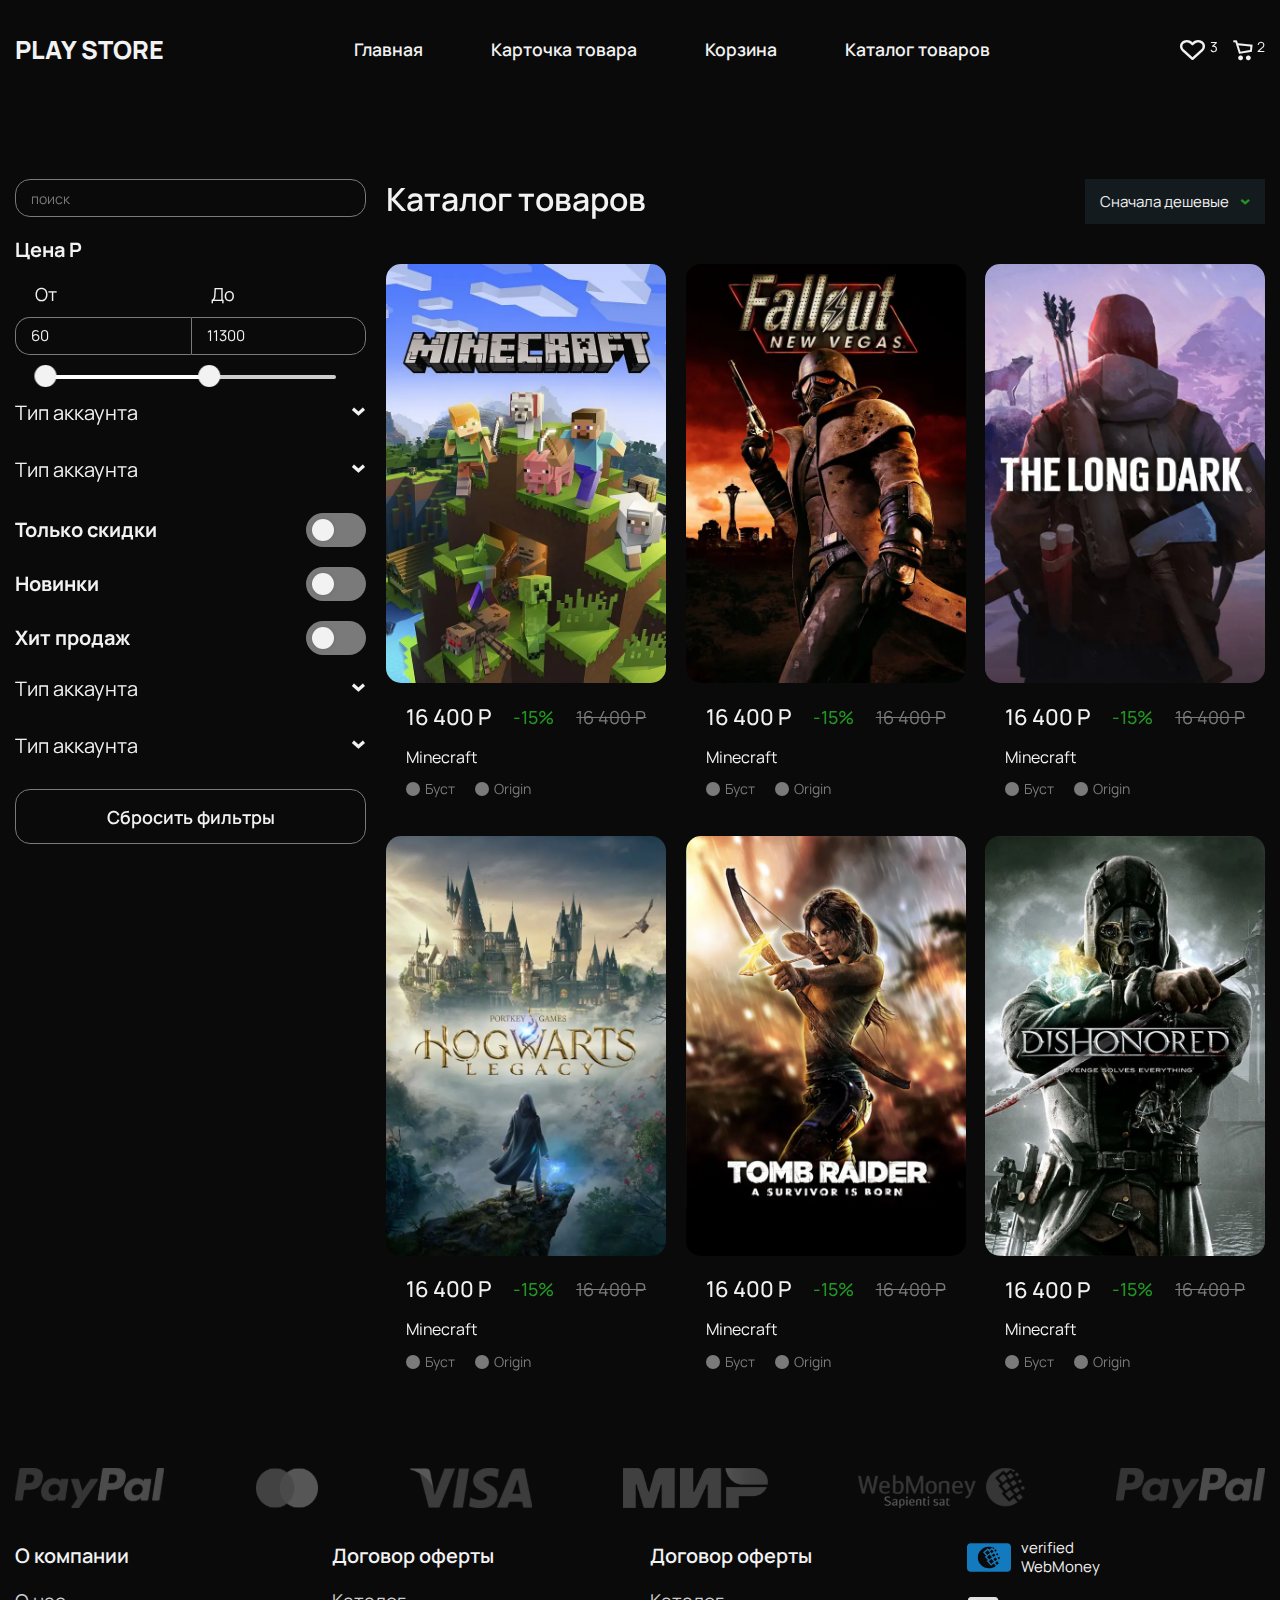
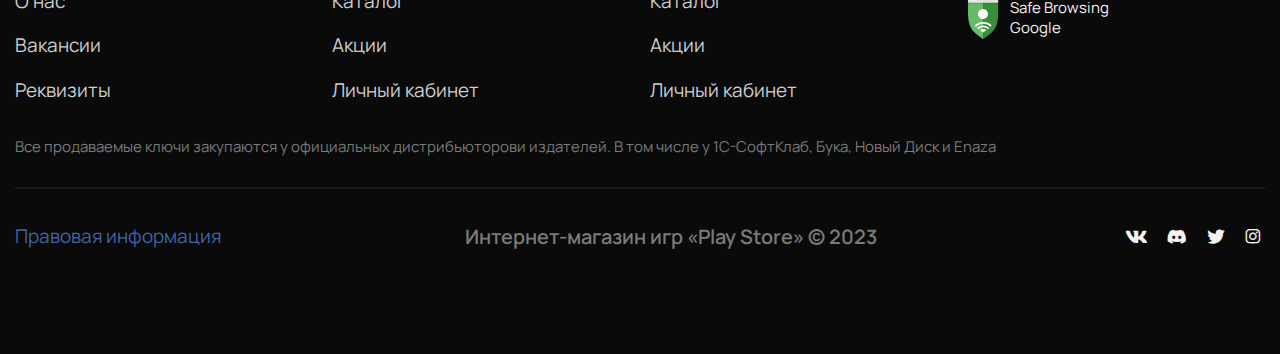
==== commit 6fd74bb6: "play-store" ====
--- a/catalog.html
+++ b/catalog.html
@@ -6,7 +6,7 @@
 	<meta charset="UTF-8">
 	<meta name="format-detection" content="telephone=no">
 	<!-- <style>body{opacity: 0;}</style> -->
-	<link rel="stylesheet" href="css/style.min.css?_v=20231120174031">
+	<link rel="stylesheet" href="css/style.min.css?_v=20231120213209">
 	<link rel="shortcut icon" href="favicon.ico">
 	<!-- <meta name="robots" content="noindex, nofollow"> -->
 	<meta name="viewport" content="width=device-width, initial-scale=1.0">
@@ -610,12 +610,12 @@
 				<div class="footer__container">
 
 					<div class="footer__logos">
-						<img class="footer__logo footer__logo_first" src="img/footer/1.svg" alt="Картинка">
-						<img class="footer__logo footer__logo_second" src="img/footer/2.svg" alt="Картинка">
-						<img class="footer__logo footer__logo_third" src="img/footer/3.svg" alt="Картинка">
-						<img class="footer__logo footer__logo_fourth" src="img/footer/4.svg" alt="Картинка">
-						<img class="footer__logo footer__logo_fifth" src="img/footer/5.svg" alt="Картинка">
-						<img class="footer__logo footer__logo_first" src="img/footer/1.svg" alt="Картинка">
+						<img class="footer__logo footer__logo_first" data-src="img/footer/1.svg" alt="Картинка">
+						<img class="footer__logo footer__logo_second" data-src="img/footer/2.svg" alt="Картинка">
+						<img class="footer__logo footer__logo_third" data-src="img/footer/3.svg" alt="Картинка">
+						<img class="footer__logo footer__logo_fourth" data-src="img/footer/4.svg" alt="Картинка">
+						<img class="footer__logo footer__logo_fifth" data-src="img/footer/5.svg" alt="Картинка">
+						<img class="footer__logo footer__logo_first" data-src="img/footer/1.svg" alt="Картинка">
 					</div>
 
 					<div class="footer__body">
@@ -646,7 +646,7 @@
 							<div class="footer__box">
 
 								<div class="footer__image-wrapper">
-									<img class="footer__img" src="img/footer/6.svg" alt="Картинка">
+									<img class="footer__img" data-src="img/footer/6.svg" alt="Картинка">
 								</div>
 
 								<div class="footer__bloc">
@@ -658,7 +658,7 @@
 							<div class="footer__box">
 
 								<div class="footer__image-wrapper">
-									<img class="footer__image" src="img/footer/7.svg" alt="Картинка">
+									<img class="footer__image" data-src="img/footer/7.svg" alt="Картинка">
 								</div>
 
 								<div class="footer__bloc">
@@ -694,7 +694,7 @@
 		</footer>
 	</div>
 
-	<script src="js/app.min.js?_v=20231120174031"></script>
+	<script src="js/app.min.js?_v=20231120213209"></script>
 </body>
 
 </html>--- a/css/style.min.css
+++ b/css/style.min.css
@@ -1 +1 @@
-@charset "UTF-8";@import url(https://fonts.googleapis.com/css?family=Manrope:300,regular,500,600,700,800&display=swap);@import url(https://fonts.googleapis.com/css?family=Roboto:regular,500,700&display=swap);@import url(https://fonts.googleapis.com/css?family=Montserrat:regular,500,700&display=swap);@import url(https://fonts.googleapis.com/css?family=Inter:regular,600&display=swap);@font-face{font-family:icons;font-display:swap;src:url(../fonts/icons.woff2) format("woff2"),url(../fonts/icons.woff) format("woff");font-weight:400;font-style:normal}._spoller-init .spollers__title::before,.mainpage-tabs__title::before,.select__value:after,[class*=_icon-]:before{font-family:icons;font-style:normal;font-weight:400;font-variant:normal;text-transform:none;line-height:1;-webkit-font-smoothing:antialiased;-moz-osx-font-smoothing:grayscale}[class*=_icon-]:before{display:block}._icon-filter:before{content:"\e900"}._icon-select:before{content:"\e90e"}._icon-loupe:before{content:"\e901"}._icon-discord:before{content:"\e903"}._icon-twitter:before{content:"\e904"}._icon-instagram:before{content:"\e905"}._icon-heart:before{content:"\e906"}._icon-cart:before{content:"\e907"}._icon-zipper:before{content:"\e908"}._icon-vk:before{content:"\e909"}*{padding:0;margin:0;border:0}*,:after,:before{-webkit-box-sizing:border-box;box-sizing:border-box}body,html{height:100%;min-width:320px}body{color:#f2f2f2;line-height:1.3;font-family:Manrope;font-size:.9375rem;-ms-text-size-adjust:100%;-moz-text-size-adjust:100%;-webkit-text-size-adjust:100%;-webkit-font-smoothing:antialiased;-moz-osx-font-smoothing:grayscale}button,input,textarea{font-family:Manrope;font-size:inherit}button{cursor:pointer;color:inherit;background-color:inherit}a{color:inherit}a:link,a:visited{text-decoration:none}a:hover{text-decoration:none}ul li{list-style:none}img{vertical-align:top}h1,h2,h3,h4,h5,h6{font-weight:inherit;font-size:inherit}.lock body{overflow:hidden;-ms-touch-action:none;touch-action:none}.wrapper{min-height:100%;display:-webkit-box;display:-ms-flexbox;display:flex;-webkit-box-orient:vertical;-webkit-box-direction:normal;-ms-flex-direction:column;flex-direction:column}.wrapper>main{-webkit-box-flex:1;-ms-flex:1 1 auto;flex:1 1 auto}.wrapper>*{min-width:0}[class*=__container]{max-width:78.75rem;-webkit-box-sizing:content-box;box-sizing:content-box;margin:0 auto;padding:0 .9375rem}[class*=__wide]{max-width:120rem;margin:0 auto;-webkit-transition:all .15s ease 0s;transition:all .15s ease 0s}.payment-form__button{margin-bottom:1.25rem}.payment-form__label{color:#707070;margin-bottom:1.25rem;display:block}@supports (font-size:clamp(0.875rem ,0.8337628866rem + 0.206185567vw ,1rem)){.payment-form__label{font-size:clamp(.875rem ,.8337628866rem + .206185567vw ,1rem)}}@supports not (font-size:clamp(0.875rem ,0.8337628866rem + 0.206185567vw ,1rem)){.payment-form__label{font-size:calc(.875rem + .125 * (100vw - 20rem)/ 60.625)}}.payment-form__checkbox._form-error label{color:#c71d1d}.payment-form__checkbox._form-error label:active{color:#f2f2f2}.form-range__body{display:-webkit-box;display:-ms-flexbox;display:flex;padding-bottom:1.25rem}.form-range__column{max-width:50%;display:-webkit-box;display:-ms-flexbox;display:flex;-webkit-box-orient:vertical;-webkit-box-direction:normal;-ms-flex-direction:column;flex-direction:column;-webkit-box-pack:justify;-ms-flex-pack:justify;justify-content:space-between}.form-range__label{padding-left:1.25rem;margin-bottom:.625rem;display:inline-block}@supports (font-size:clamp(1rem ,0.9587628866rem + 0.206185567vw ,1.125rem)){.form-range__label{font-size:clamp(1rem ,.9587628866rem + .206185567vw ,1.125rem)}}@supports not (font-size:clamp(1rem ,0.9587628866rem + 0.206185567vw ,1.125rem)){.form-range__label{font-size:calc(1rem + .125 * (100vw - 20rem)/ 60.625)}}.form-range__range{margin:0 1.875rem 0 1.875rem}.catalog-form__main{display:-ms-grid;display:grid;gap:1.25rem}.catalog-form__text{font-weight:700}@supports (font-size:clamp(1rem ,0.9175257732rem + 0.412371134vw ,1.25rem)){.catalog-form__text{font-size:clamp(1rem ,.9175257732rem + .412371134vw ,1.25rem)}}@supports not (font-size:clamp(1rem ,0.9175257732rem + 0.412371134vw ,1.25rem)){.catalog-form__text{font-size:calc(1rem + .25 * (100vw - 20rem)/ 60.625)}}.catalog-form__box{display:-webkit-box;display:-ms-flexbox;display:flex;-webkit-box-pack:justify;-ms-flex-pack:justify;justify-content:space-between;gap:.625rem;-webkit-box-align:center;-ms-flex-align:center;align-items:center}.catalog-form__close-wrapper{position:absolute;top:0;right:0;padding:1.5625rem 1.875rem;display:none}.catalog-form__close::after,.catalog-form__close::before{content:"";position:absolute;top:50%;left:50%;width:1.25rem;height:.125rem;background-color:#fff;-webkit-transform-origin:center center;-ms-transform-origin:center center;transform-origin:center center}.catalog-form__close::before{-webkit-transform:translate(-50%,-50%) rotate(45deg);-ms-transform:translate(-50%,-50%) rotate(45deg);transform:translate(-50%,-50%) rotate(45deg)}.catalog-form__close::after{-webkit-transform:translate(-50%,-50%) rotate(-45deg);-ms-transform:translate(-50%,-50%) rotate(-45deg);transform:translate(-50%,-50%) rotate(-45deg)}input[type=email],input[type=tel],input[type=text],textarea{-webkit-appearance:none;-moz-appearance:none;appearance:none}.input{border-radius:0;width:100%;display:block;padding:.46875rem .9375rem;color:#f2f2f2;background-color:transparent;border-radius:.9375rem;border:.0625rem solid #707070}.input_price-start{border-radius:.9375rem 0 0 .9375rem;border-right:none;color:#f2f2f2}.input_price-end{border-radius:0 .9375rem .9375rem 0;color:#f2f2f2}.input._form-focus{outline:.0625rem solid #707070;border:.0625rem solid transparent}.input._form-error{outline:.0625rem solid #c71d1d;border:.0625rem solid transparent}.input::-webkit-input-placeholder{color:#707070;font-size:.875rem}.input::-moz-placeholder{color:#707070;font-size:.875rem}.input:-ms-input-placeholder{color:#707070;font-size:.875rem}.input::-ms-input-placeholder{color:#707070;font-size:.875rem}.input::placeholder{color:#707070;font-size:.875rem}textarea.input{resize:none;padding:0 0}.checkbox{position:relative}.checkbox:not(:last-child){margin-bottom:.3125em}.checkbox__input{position:absolute;width:0;height:0;opacity:0}.checkbox__input:focus+.checkbox__label:before{-webkit-box-shadow:0 0 .3125rem #000;box-shadow:0 0 .3125rem #000}.checkbox__input:checked+.checkbox__label:before{background:#229622;border:.0625rem solid transparent}.checkbox__label{cursor:pointer;display:-webkit-inline-box;display:-ms-inline-flexbox;display:inline-flex;-webkit-box-align:center;-ms-flex-align:center;align-items:center;position:relative;gap:.625rem;color:#707070}.checkbox__label:before{content:"";-ms-flex-item-align:start;align-self:flex-start;-webkit-box-flex:0;-ms-flex:0 0 1.25rem;flex:0 0 1.25rem;width:1.25rem;height:1.25rem;border:.0625rem solid #707070}@supports (font-size:clamp(0.875rem ,0.8337628866rem + 0.206185567vw ,1rem)){.checkbox__text{font-size:clamp(.875rem ,.8337628866rem + .206185567vw ,1rem)}}@supports not (font-size:clamp(0.875rem ,0.8337628866rem + 0.206185567vw ,1rem)){.checkbox__text{font-size:calc(.875rem + .125 * (100vw - 20rem)/ 60.625)}}.checkbox__text a{color:#4263a8}.checkbox .checkbox__input:checked+.checkbox__label{color:#f2f2f2}.options{display:-webkit-box;display:-ms-flexbox;display:flex;-webkit-box-orient:vertical;-webkit-box-direction:normal;-ms-flex-direction:column;flex-direction:column;-webkit-box-align:start;-ms-flex-align:start;align-items:flex-start}.options__item{cursor:pointer}.options__item:not(:last-child){margin-bottom:.3125rem}.options__input{width:0;height:0;opacity:0;position:absolute}.options__input:focus+.options__label:before{-webkit-box-shadow:0 0 .3125rem #000;box-shadow:0 0 .3125rem #000}.options__input:checked+.options__label:after{-webkit-transform:scale(1);-ms-transform:scale(1);transform:scale(1)}.options__label{display:-webkit-inline-box;display:-ms-inline-flexbox;display:inline-flex;-webkit-box-align:center;-ms-flex-align:center;align-items:center;cursor:pointer;gap:.625rem;line-height:1}.options__label:before{content:"";-ms-flex-item-align:start;align-self:flex-start;width:1.25rem;height:1.25rem;-webkit-box-flex:0;-ms-flex:0 0 1.25rem;flex:0 0 1.25rem;border-radius:50%;border:.0625rem solid #707070}.options__label:after{content:"";-webkit-transition:all .3s ease 0s;transition:all .3s ease 0s;-webkit-transform:scale(0);-ms-transform:scale(0);transform:scale(0);width:.625rem;height:.625rem;border-radius:50%;background-color:#229622;position:absolute;left:.3125rem;top:.3125rem}.options__main{display:-ms-grid;display:grid;-ms-grid-columns:(1fr)[2];grid-template-columns:repeat(2,1fr)}@supports (gap:clamp(0.625rem ,0.418814433rem + 1.0309278351vw ,1.25rem)){.options__main{gap:clamp(.625rem ,.418814433rem + 1.0309278351vw ,1.25rem)}}@supports not (gap:clamp(0.625rem ,0.418814433rem + 1.0309278351vw ,1.25rem)){.options__main{gap:calc(.625rem + .625 * (100vw - 20rem)/ 60.625)}}@supports (padding-bottom:clamp(1.25rem ,0.837628866rem + 2.0618556701vw ,2.5rem)){.options__main{padding-bottom:clamp(1.25rem ,.837628866rem + 2.0618556701vw ,2.5rem)}}@supports not (padding-bottom:clamp(1.25rem ,0.837628866rem + 2.0618556701vw ,2.5rem)){.options__main{padding-bottom:calc(1.25rem + 1.25 * (100vw - 20rem)/ 60.625)}}.options__item{border-radius:1.25rem;background-color:#131b1f;display:-webkit-box;display:-ms-flexbox;display:flex;-webkit-box-orient:vertical;-webkit-box-direction:normal;-ms-flex-direction:column;flex-direction:column;-webkit-box-pack:justify;-ms-flex-pack:justify;justify-content:space-between;-webkit-column-gap:.625rem;-moz-column-gap:.625rem;column-gap:.625rem;min-width:100%}@supports (padding:clamp(0.625rem ,0.212628866rem + 2.0618556701vw ,1.875rem)){.options__item{padding:clamp(.625rem ,.212628866rem + 2.0618556701vw ,1.875rem)}}@supports not (padding:clamp(0.625rem ,0.212628866rem + 2.0618556701vw ,1.875rem)){.options__item{padding:calc(.625rem + 1.25 * (100vw - 20rem)/ 60.625)}}@supports (row-gap:clamp(3.125rem ,1.5865384615rem + 5.1282051282vw ,5.625rem)){.options__item{row-gap:clamp(3.125rem ,1.5865384615rem + 5.1282051282vw ,5.625rem)}}@supports not (row-gap:clamp(3.125rem ,1.5865384615rem + 5.1282051282vw ,5.625rem)){.options__item{row-gap:calc(3.125rem + 2.5 * (100vw - 30rem)/ 48.75)}}.options__row{position:relative}.options__text{font-weight:500}@supports (font-size:clamp(1rem ,0.8350515464rem + 0.824742268vw ,1.5rem)){.options__text{font-size:clamp(1rem ,.8350515464rem + .824742268vw ,1.5rem)}}@supports not (font-size:clamp(1rem ,0.8350515464rem + 0.824742268vw ,1.5rem)){.options__text{font-size:calc(1rem + .5 * (100vw - 20rem)/ 60.625)}}.options__box{display:-webkit-box;display:-ms-flexbox;display:flex;-webkit-column-gap:.625rem;-moz-column-gap:.625rem;column-gap:.625rem;-webkit-box-align:center;-ms-flex-align:center;align-items:center}@supports (width:clamp(4.0625rem ,3.4027061856rem + 3.2989690722vw ,6.0625rem)){.options__img_first{width:clamp(4.0625rem ,3.4027061856rem + 3.2989690722vw ,6.0625rem)}}@supports not (width:clamp(4.0625rem ,3.4027061856rem + 3.2989690722vw ,6.0625rem)){.options__img_first{width:calc(4.0625rem + 2 * (100vw - 20rem)/ 60.625)}}@supports (width:clamp(2.0625rem ,1.7119845361rem + 1.7525773196vw ,3.125rem)){.options__img_second{width:clamp(2.0625rem ,1.7119845361rem + 1.7525773196vw ,3.125rem)}}@supports not (width:clamp(2.0625rem ,1.7119845361rem + 1.7525773196vw ,3.125rem)){.options__img_second{width:calc(2.0625rem + 1.0625 * (100vw - 20rem)/ 60.625)}}@supports (width:clamp(1.5625rem ,1.2944587629rem + 1.3402061856vw ,2.375rem)){.options__img_third{width:clamp(1.5625rem ,1.2944587629rem + 1.3402061856vw ,2.375rem)}}@supports not (width:clamp(1.5625rem ,1.2944587629rem + 1.3402061856vw ,2.375rem)){.options__img_third{width:calc(1.5625rem + .8125 * (100vw - 20rem)/ 60.625)}}@supports (width:clamp(3rem ,2.5051546392rem + 2.4742268041vw ,4.5rem)){.options__img_fourth{width:clamp(3rem ,2.5051546392rem + 2.4742268041vw ,4.5rem)}}@supports not (width:clamp(3rem ,2.5051546392rem + 2.4742268041vw ,4.5rem)){.options__img_fourth{width:calc(3rem + 1.5 * (100vw - 20rem)/ 60.625)}}@supports (width:clamp(3.5625rem ,2.9851804124rem + 2.8865979381vw ,5.3125rem)){.options__img_fifth{width:clamp(3.5625rem ,2.9851804124rem + 2.8865979381vw ,5.3125rem)}}@supports not (width:clamp(3.5625rem ,2.9851804124rem + 2.8865979381vw ,5.3125rem)){.options__img_fifth{width:calc(3.5625rem + 1.75 * (100vw - 20rem)/ 60.625)}}@supports (width:clamp(0.5625rem ,0.4800257732rem + 0.412371134vw ,0.8125rem)){.options__img_sixth{width:clamp(.5625rem ,.4800257732rem + .412371134vw ,.8125rem)}}@supports not (width:clamp(0.5625rem ,0.4800257732rem + 0.412371134vw ,0.8125rem)){.options__img_sixth{width:calc(.5625rem + .25 * (100vw - 20rem)/ 60.625)}}@supports (width:clamp(4.375rem ,3.6327319588rem + 3.7113402062vw ,6.625rem)){.options__img_seventh{width:clamp(4.375rem ,3.6327319588rem + 3.7113402062vw ,6.625rem)}}@supports not (width:clamp(4.375rem ,3.6327319588rem + 3.7113402062vw ,6.625rem)){.options__img_seventh{width:calc(4.375rem + 2.25 * (100vw - 20rem)/ 60.625)}}@supports (width:clamp(0.9375rem ,0.7931701031rem + 0.7216494845vw ,1.375rem)){.options__img_eighth{width:clamp(.9375rem ,.7931701031rem + .7216494845vw ,1.375rem)}}@supports not (width:clamp(0.9375rem ,0.7931701031rem + 0.7216494845vw ,1.375rem)){.options__img_eighth{width:calc(.9375rem + .4375 * (100vw - 20rem)/ 60.625)}}.select{position:relative}.select__body{position:relative}.select__title{color:inherit;text-align:left;background-color:transparent;cursor:pointer;width:100%;padding:.9375rem;background-color:#131b1f;line-height:1}.select__value{display:-webkit-box;display:-ms-flexbox;display:flex;-webkit-box-align:center;-ms-flex-align:center;align-items:center;gap:.625rem;min-width:9.375rem}.select__value>*{-webkit-box-flex:1;-ms-flex:1 1 auto;flex:1 1 auto}.select__value:after{content:"\e90e";color:#229622;font-size:.4375rem;-ms-flex-item-align:stretch;-ms-grid-row-align:stretch;align-self:stretch;-webkit-box-flex:0;-ms-flex:0 0 .4375rem;flex:0 0 .4375rem;-webkit-transition:all .3s ease 0s;transition:all .3s ease 0s;display:-webkit-box;display:-ms-flexbox;display:flex;-webkit-box-pack:center;-ms-flex-pack:center;justify-content:center;-webkit-box-align:center;-ms-flex-align:center;align-items:center}.select__value._select-pseudo-label::before{content:attr(data-pseudo-label);opacity:.5}.select__content{line-height:1}.select__text{-webkit-box-flex:1;-ms-flex:1 1 auto;flex:1 1 auto}.select__input{width:100%;background-color:transparent;height:100%}.select__options{color:#f2f2f2;position:absolute;border-radius:0 0 .25rem .25rem;min-width:100%;background-color:#131b1f}.select__scroll{overflow-y:auto;overflow-x:hidden;max-height:12.5rem}.select__option{width:100%;display:block;text-align:center;cursor:pointer;padding:.5625rem;color:#f2f2f2}.select__row{display:-webkit-inline-box;display:-ms-inline-flexbox;display:inline-flex;-webkit-box-align:center;-ms-flex-align:center;align-items:center}.select._select-open{z-index:5}._select-tag{cursor:pointer}.quantity{width:7.1875rem;display:-webkit-box;display:-ms-flexbox;display:flex;-ms-flex-negative:0;flex-shrink:0;gap:.625rem}.quantity__button{-webkit-box-flex:0;-ms-flex:0 0 1.875rem;flex:0 0 1.875rem;position:relative;cursor:pointer}.quantity__button::after,.quantity__button::before{content:"";position:absolute;top:50%;left:50%;-webkit-transition:all .3s ease 0s;transition:all .3s ease 0s;margin:0 0 0 -.3125rem;background-color:#707070;width:.625rem;height:.0625rem}.quantity__button_plus::before{-webkit-transform:rotate(-90deg);-ms-transform:rotate(-90deg);transform:rotate(-90deg)}.quantity__input{-webkit-box-flex:1;-ms-flex:1 1 auto;flex:1 1 auto}.quantity__input input{height:100%;color:#f2f2f2;width:100%;text-align:center;background-color:transparent}@supports (font-size:clamp(0.875rem ,0.7512886598rem + 0.618556701vw ,1.25rem)){.quantity__input input{font-size:clamp(.875rem ,.7512886598rem + .618556701vw ,1.25rem)}}@supports not (font-size:clamp(0.875rem ,0.7512886598rem + 0.618556701vw ,1.25rem)){.quantity__input input{font-size:calc(.875rem + .375 * (100vw - 20rem)/ 60.625)}}.quantity__input input:focus{outline:.0625rem solid #707070}.noUi-target,.noUi-target *{-webkit-touch-callout:none;-webkit-tap-highlight-color:transparent;-webkit-user-select:none;-ms-touch-action:none;touch-action:none;-ms-user-select:none;-moz-user-select:none;user-select:none;-webkit-box-sizing:border-box;box-sizing:border-box}.noUi-target{position:relative}.noUi-base,.noUi-connects{width:100%;height:100%;position:relative;z-index:1}.noUi-connects{overflow:hidden;z-index:0}.noUi-connect,.noUi-origin{will-change:transform;position:absolute;z-index:1;top:0;right:0;height:100%;width:100%;-ms-transform-origin:0 0;-webkit-transform-origin:0 0;-webkit-transform-style:preserve-3d;transform-origin:0 0;-webkit-transform-style:flat;transform-style:flat}.noUi-txt-dir-rtl.noUi-horizontal .noUi-origin{left:0;right:auto}.noUi-vertical .noUi-origin{top:-100%;width:0}.noUi-horizontal .noUi-origin{height:0}.noUi-handle{-webkit-backface-visibility:hidden;backface-visibility:hidden;position:absolute}.noUi-touch-area{height:100%;width:100%}.noUi-state-tap .noUi-connect,.noUi-state-tap .noUi-origin{-webkit-transition:transform .3s;-webkit-transition:-webkit-transform .3s;transition:-webkit-transform .3s;transition:transform .3s;transition:transform .3s,-webkit-transform .3s}.noUi-state-drag *{cursor:inherit!important}.noUi-horizontal{height:.25rem}.noUi-horizontal .noUi-handle{width:1.375rem;height:1.375rem;right:-.6875rem;top:-.625rem;border-radius:50%}.noUi-vertical{width:18px}.noUi-vertical .noUi-handle{width:28px;height:34px;right:-6px;bottom:-17px}.noUi-txt-dir-rtl.noUi-horizontal .noUi-handle{left:-11px;right:auto}.noUi-target{background:#cdcdcf;border-radius:4px}.noUi-connects{border-radius:3px}.noUi-connect{background:#fff}.noUi-draggable{cursor:ew-resize}.noUi-vertical .noUi-draggable{cursor:ns-resize}.noUi-handle{background:#f2f2f2;cursor:default}.noUi-handle:after,.noUi-handle:before{content:""}.noUi-vertical .noUi-handle:after,.noUi-vertical .noUi-handle:before{width:14px;height:1px;left:6px;top:14px}.noUi-vertical .noUi-handle:after{top:17px}[disabled] .noUi-connect{background:#b8b8b8}[disabled] .noUi-handle,[disabled].noUi-handle,[disabled].noUi-target{cursor:not-allowed}.noUi-pips,.noUi-pips *{-webkit-box-sizing:border-box;box-sizing:border-box}.noUi-pips{position:absolute;color:#999}.noUi-value{position:absolute;white-space:nowrap;text-align:center}.noUi-value-sub{color:#ccc;font-size:10px}.noUi-marker{position:absolute;background:#ccc}.noUi-marker-sub{background:#aaa}.noUi-marker-large{background:#aaa}.noUi-pips-horizontal{padding:10px 0;height:80px;top:100%;left:0;width:100%}.noUi-value-horizontal{-webkit-transform:translate(-50%,50%);-ms-transform:translate(-50%,50%);transform:translate(-50%,50%)}.noUi-rtl .noUi-value-horizontal{-webkit-transform:translate(50%,50%);-ms-transform:translate(50%,50%);transform:translate(50%,50%)}.noUi-marker-horizontal.noUi-marker{margin-left:-1px;width:2px;height:5px}.noUi-marker-horizontal.noUi-marker-sub{height:10px}.noUi-marker-horizontal.noUi-marker-large{height:15px}.noUi-pips-vertical{padding:0 10px;height:100%;top:0;left:100%}.noUi-value-vertical{-webkit-transform:translate(0,-50%);-ms-transform:translate(0,-50%);transform:translate(0,-50%);padding-left:25px}.noUi-rtl .noUi-value-vertical{-webkit-transform:translate(0,50%);-ms-transform:translate(0,50%);transform:translate(0,50%)}.noUi-marker-vertical.noUi-marker{width:5px;height:2px;margin-top:-1px}.noUi-marker-vertical.noUi-marker-sub{width:10px}.noUi-marker-vertical.noUi-marker-large{width:15px}.noUi-tooltip{display:block;position:absolute;border:1px solid #d9d9d9;border-radius:3px;background:#fff;color:#000;padding:3px;text-align:center;white-space:nowrap;font-size:.875rem;font-family:Manrope;font-weight:400}.noUi-horizontal .noUi-tooltip{-webkit-transform:translate(-50%,0);-ms-transform:translate(-50%,0);transform:translate(-50%,0);left:50%;bottom:120%}.noUi-vertical .noUi-tooltip{-webkit-transform:translate(0,-50%);-ms-transform:translate(0,-50%);transform:translate(0,-50%);top:50%;right:120%}.noUi-horizontal .noUi-origin>.noUi-tooltip{-webkit-transform:translate(50%,0);-ms-transform:translate(50%,0);transform:translate(50%,0);left:auto;bottom:10px}.noUi-vertical .noUi-origin>.noUi-tooltip{-webkit-transform:translate(0,-18px);-ms-transform:translate(0,-18px);transform:translate(0,-18px);top:auto;right:28px}.spollers__item{display:-webkit-box;display:-ms-flexbox;display:flex;-webkit-box-orient:vertical;-webkit-box-direction:normal;-ms-flex-direction:column;flex-direction:column}@supports (font-size:clamp(1rem ,0.9175257732rem + 0.412371134vw ,1.25rem)){.spollers__item{font-size:clamp(1rem ,.9175257732rem + .412371134vw ,1.25rem)}}@supports not (font-size:clamp(1rem ,0.9175257732rem + 0.412371134vw ,1.25rem)){.spollers__item{font-size:calc(1rem + .25 * (100vw - 20rem)/ 60.625)}}.spollers__title{width:100%;cursor:default;text-align:left;position:relative;margin-bottom:.625rem}._spoller-init .spollers__title{cursor:pointer;display:-webkit-box;display:-ms-flexbox;display:flex;-webkit-box-align:center;-ms-flex-align:center;align-items:center}._spoller-init .spollers__title::after,._spoller-init .spollers__title::before{content:"";position:absolute;right:0;-webkit-transition:-webkit-transform .5s ease 0s;transition:-webkit-transform .5s ease 0s;transition:transform .5s ease 0s;transition:transform .5s ease 0s,-webkit-transform .5s ease 0s}._spoller-init .spollers__title::before{content:"\e90e";font-size:.625rem}._spoller-init .spollers__title._spoller-active::before{-webkit-transform:rotate(180deg);-ms-transform:rotate(180deg);transform:rotate(180deg)}[class*=-ibg]{position:relative}[class*=-ibg] img{position:absolute;width:100%;height:100%;top:0;left:0;-o-object-fit:cover;object-fit:cover}[class*=-ibg_contain] img{-o-object-fit:contain;object-fit:contain}.no-webp .background-image{background:-webkit-gradient(linear,left top,left bottom,color-stop(25.56%,rgba(6,3,15,.7)),color-stop(93.8%,#0a0a0a)),url(../img/mainpage-product/background.jpg) no-repeat center center/cover,#d3d3d3 -26.733px -89.589px/124.011% 129.255% no-repeat}.no-webp .background-image{background:linear-gradient(180deg,rgba(6,3,15,.7) 25.56%,#0a0a0a 93.8%),url(../img/mainpage-product/background.jpg) no-repeat center center/cover,#d3d3d3 -26.733px -89.589px/124.011% 129.255% no-repeat}.background-image{max-width:120rem;margin:0 auto}.mainpage-buttons{display:-webkit-box;display:-ms-flexbox;display:flex;font-weight:600;gap:.625rem;-ms-flex-wrap:wrap;flex-wrap:wrap}.mainpage-buttons__btn{background-color:#f2f2f2;color:#000;border-radius:.9375rem;font-weight:600;-webkit-transition:all .3s ease 0s;transition:all .3s ease 0s}@supports (padding-top:clamp(0.625rem ,0.3569587629rem + 1.3402061856vw ,1.4375rem)){.mainpage-buttons__btn{padding-top:clamp(.625rem ,.3569587629rem + 1.3402061856vw ,1.4375rem)}}@supports not (padding-top:clamp(0.625rem ,0.3569587629rem + 1.3402061856vw ,1.4375rem)){.mainpage-buttons__btn{padding-top:calc(.625rem + .8125 * (100vw - 20rem)/ 60.625)}}@supports (padding-right:clamp(0.9375rem ,0.4220360825rem + 2.5773195876vw ,2.5rem)){.mainpage-buttons__btn{padding-right:clamp(.9375rem ,.4220360825rem + 2.5773195876vw ,2.5rem)}}@supports not (padding-right:clamp(0.9375rem ,0.4220360825rem + 2.5773195876vw ,2.5rem)){.mainpage-buttons__btn{padding-right:calc(.9375rem + 1.5625 * (100vw - 20rem)/ 60.625)}}@supports (padding-bottom:clamp(0.75rem ,0.4407216495rem + 1.5463917526vw ,1.6875rem)){.mainpage-buttons__btn{padding-bottom:clamp(.75rem ,.4407216495rem + 1.5463917526vw ,1.6875rem)}}@supports not (padding-bottom:clamp(0.75rem ,0.4407216495rem + 1.5463917526vw ,1.6875rem)){.mainpage-buttons__btn{padding-bottom:calc(.75rem + .9375 * (100vw - 20rem)/ 60.625)}}@supports (padding-left:clamp(0.9375rem ,0.4220360825rem + 2.5773195876vw ,2.5rem)){.mainpage-buttons__btn{padding-left:clamp(.9375rem ,.4220360825rem + 2.5773195876vw ,2.5rem)}}@supports not (padding-left:clamp(0.9375rem ,0.4220360825rem + 2.5773195876vw ,2.5rem)){.mainpage-buttons__btn{padding-left:calc(.9375rem + 1.5625 * (100vw - 20rem)/ 60.625)}}@supports (font-size:clamp(0.875rem ,0.8337628866rem + 0.206185567vw ,1rem)){.mainpage-buttons__btn{font-size:clamp(.875rem ,.8337628866rem + .206185567vw ,1rem)}}@supports not (font-size:clamp(0.875rem ,0.8337628866rem + 0.206185567vw ,1rem)){.mainpage-buttons__btn{font-size:calc(.875rem + .125 * (100vw - 20rem)/ 60.625)}}.mainpage-buttons__btn_color{background:rgba(255,255,255,.15);color:#f2f2f2}.mainpage-products{display:-ms-grid;display:grid;-ms-grid-columns:(1fr)[4];grid-template-columns:repeat(4,1fr)}@supports ((-moz-column-gap:clamp(0.625rem ,0.418814433rem + 1.0309278351vw ,1.25rem)) or (column-gap:clamp(0.625rem ,0.418814433rem + 1.0309278351vw ,1.25rem))){.mainpage-products{-webkit-column-gap:clamp(.625rem ,.418814433rem + 1.0309278351vw ,1.25rem);-moz-column-gap:clamp(.625rem ,.418814433rem + 1.0309278351vw ,1.25rem);column-gap:clamp(.625rem ,.418814433rem + 1.0309278351vw ,1.25rem)}}@supports not ((-moz-column-gap:clamp(0.625rem ,0.418814433rem + 1.0309278351vw ,1.25rem)) or (column-gap:clamp(0.625rem ,0.418814433rem + 1.0309278351vw ,1.25rem))){.mainpage-products{-webkit-column-gap:calc(.625rem + .625 * (100vw - 20rem)/ 60.625);-moz-column-gap:calc(.625rem + .625 * (100vw - 20rem)/ 60.625);column-gap:calc(.625rem + .625 * (100vw - 20rem)/ 60.625)}}@supports (row-gap:clamp(0.75rem ,0.1726804124rem + 2.8865979381vw ,2.5rem)){.mainpage-products{row-gap:clamp(.75rem ,.1726804124rem + 2.8865979381vw ,2.5rem)}}@supports not (row-gap:clamp(0.75rem ,0.1726804124rem + 2.8865979381vw ,2.5rem)){.mainpage-products{row-gap:calc(.75rem + 1.75 * (100vw - 20rem)/ 60.625)}}.mainpage-products_catalog{-ms-grid-columns:(1fr)[3];grid-template-columns:repeat(3,1fr)}.mainpage-product{display:-ms-grid;display:grid;margin-bottom:auto}@supports (row-gap:clamp(0.9375rem ,0.8344072165rem + 0.5154639175vw ,1.25rem)){.mainpage-product{row-gap:clamp(.9375rem ,.8344072165rem + .5154639175vw ,1.25rem)}}@supports not (row-gap:clamp(0.9375rem ,0.8344072165rem + 0.5154639175vw ,1.25rem)){.mainpage-product{row-gap:calc(.9375rem + .3125 * (100vw - 20rem)/ 60.625)}}@supports ((-moz-column-gap:clamp(0.625rem ,0.418814433rem + 1.0309278351vw ,1.25rem)) or (column-gap:clamp(0.625rem ,0.418814433rem + 1.0309278351vw ,1.25rem))){.mainpage-product{-webkit-column-gap:clamp(.625rem ,.418814433rem + 1.0309278351vw ,1.25rem);-moz-column-gap:clamp(.625rem ,.418814433rem + 1.0309278351vw ,1.25rem);column-gap:clamp(.625rem ,.418814433rem + 1.0309278351vw ,1.25rem)}}@supports not ((-moz-column-gap:clamp(0.625rem ,0.418814433rem + 1.0309278351vw ,1.25rem)) or (column-gap:clamp(0.625rem ,0.418814433rem + 1.0309278351vw ,1.25rem))){.mainpage-product{-webkit-column-gap:calc(.625rem + .625 * (100vw - 20rem)/ 60.625);-moz-column-gap:calc(.625rem + .625 * (100vw - 20rem)/ 60.625);column-gap:calc(.625rem + .625 * (100vw - 20rem)/ 60.625)}}.mainpage-product__body{position:relative;-ms-flex-item-align:self-start;-ms-grid-row-align:self-start;align-self:self-start}.mainpage-product__body:hover button{opacity:1}.mainpage-product__body button{-webkit-transition:all .3s ease 0s;transition:all .3s ease 0s;opacity:0}.mainpage-product__main{display:-webkit-box;display:-ms-flexbox;display:flex;-webkit-box-orient:vertical;-webkit-box-direction:normal;-ms-flex-direction:column;flex-direction:column;-webkit-box-pack:justify;-ms-flex-pack:justify;justify-content:space-between;row-gap:.625rem}.mainpage-product__buttons{display:none;-webkit-box-pack:end;-ms-flex-pack:end;justify-content:end;-webkit-column-gap:.625rem;-moz-column-gap:.625rem;column-gap:.625rem;color:#707070}.mainpage-product__image-ibg{padding-top:150%}.mainpage-product__image-ibg img{border-radius:.9375rem}.mainpage-product__labels-first,.mainpage-product__labels-second{-webkit-box-orient:vertical;-webkit-box-direction:normal;-ms-flex-direction:column;flex-direction:column;gap:.3125rem}.mainpage-product__labels-first{position:absolute;top:0;left:0;padding:.625rem;max-width:70%;display:-webkit-box;display:-ms-flexbox;display:flex}.mainpage-product__labels-second{display:none}.mainpage-product__btn-wrapper{position:absolute;top:.625rem;right:.625rem}.mainpage-product__button{background-color:#229622;padding:.9375rem 0 .9375rem 0;border-radius:.75rem;font-weight:700;position:absolute;bottom:1.25rem;min-width:90%;left:50%;-webkit-transform:translateX(-50%);-ms-transform:translateX(-50%);transform:translateX(-50%)}@supports (font-size:clamp(1rem ,0.9587628866rem + 0.206185567vw ,1.125rem)){.mainpage-product__button{font-size:clamp(1rem ,.9587628866rem + .206185567vw ,1.125rem)}}@supports not (font-size:clamp(1rem ,0.9587628866rem + 0.206185567vw ,1.125rem)){.mainpage-product__button{font-size:calc(1rem + .125 * (100vw - 20rem)/ 60.625)}}.mainpage-product__button.click{background-color:#4263a8}.mainpage-product__btn-cart,.mainpage-product__btn-like{font-size:1.125rem;padding:.3125rem}.mainpage-product__btn-cart.click,.mainpage-product__btn-like.click{color:#f2f2f2}.mainpage-label{display:-webkit-box;display:-ms-flexbox;display:flex;font-size:.875rem;font-weight:800;gap:.15625rem;max-width:-webkit-max-content;max-width:-moz-max-content;max-width:max-content;padding:.3125rem .625rem;background-color:#d11717;-webkit-box-align:center;-ms-flex-align:center;align-items:center}.mainpage-label_color{background-color:#d15217}.mainpage-btn{background-color:#f2f2f2;border-radius:50%;color:#229622;width:2.5rem;height:2.5rem;-ms-flex-negative:0;flex-shrink:0;display:-webkit-box;display:-ms-flexbox;display:flex;-webkit-box-align:center;-ms-flex-align:center;align-items:center;-webkit-box-pack:center;-ms-flex-pack:center;justify-content:center}.mainpage-btn.click{background-color:#4263a8;color:#f2f2f2}.mainpage-price{display:-webkit-box;display:-ms-flexbox;display:flex;-webkit-box-orient:vertical;-webkit-box-direction:normal;-ms-flex-direction:column;flex-direction:column;-webkit-box-pack:justify;-ms-flex-pack:justify;justify-content:space-between}@supports (row-gap:clamp(0.4375rem ,0.2725515464rem + 0.824742268vw ,0.9375rem)){.mainpage-price{row-gap:clamp(.4375rem ,.2725515464rem + .824742268vw ,.9375rem)}}@supports not (row-gap:clamp(0.4375rem ,0.2725515464rem + 0.824742268vw ,0.9375rem)){.mainpage-price{row-gap:calc(.4375rem + .5 * (100vw - 20rem)/ 60.625)}}@supports (padding-left:clamp(0.0000000625rem ,-0.4123710509rem + 2.061855567vw ,1.25rem)){.mainpage-price{padding-left:clamp(.0000000625rem ,-.4123710509rem + 2.061855567vw ,1.25rem)}}@supports not (padding-left:clamp(0.0000000625rem ,-0.4123710509rem + 2.061855567vw ,1.25rem)){.mainpage-price{padding-left:calc(.0000000625rem + 1.2499999375 * (100vw - 20rem)/ 60.625)}}@supports (padding-right:clamp(0.0000000625rem ,-0.4123710509rem + 2.061855567vw ,1.25rem)){.mainpage-price{padding-right:clamp(.0000000625rem ,-.4123710509rem + 2.061855567vw ,1.25rem)}}@supports not (padding-right:clamp(0.0000000625rem ,-0.4123710509rem + 2.061855567vw ,1.25rem)){.mainpage-price{padding-right:calc(.0000000625rem + 1.2499999375 * (100vw - 20rem)/ 60.625)}}@supports (font-size:clamp(0.875rem ,0.8337628866rem + 0.206185567vw ,1rem)){.mainpage-price__content{font-size:clamp(.875rem ,.8337628866rem + .206185567vw ,1rem)}}@supports not (font-size:clamp(0.875rem ,0.8337628866rem + 0.206185567vw ,1rem)){.mainpage-price__content{font-size:calc(.875rem + .125 * (100vw - 20rem)/ 60.625)}}.mainpage-price__notes{display:-webkit-box;display:-ms-flexbox;display:flex;-webkit-column-gap:1.25rem;-moz-column-gap:1.25rem;column-gap:1.25rem;row-gap:.625rem;-ms-flex-wrap:wrap;flex-wrap:wrap}.mainpage-note{font-size:.875rem;color:#707070;line-height:1;display:-webkit-box;display:-ms-flexbox;display:flex;-webkit-box-align:center;-ms-flex-align:center;align-items:center}.mainpage-note::before{content:"";display:inline-block;border-radius:50%;background-color:#707070;margin-right:.3125rem;-ms-flex-item-align:self-start;-ms-grid-row-align:self-start;align-self:self-start}@supports (min-width:clamp(0.625rem ,0.5425257732rem + 0.412371134vw ,0.875rem)){.mainpage-note::before{min-width:clamp(.625rem ,.5425257732rem + .412371134vw ,.875rem)}}@supports not (min-width:clamp(0.625rem ,0.5425257732rem + 0.412371134vw ,0.875rem)){.mainpage-note::before{min-width:calc(.625rem + .25 * (100vw - 20rem)/ 60.625)}}@supports (min-height:clamp(0.625rem ,0.5425257732rem + 0.412371134vw ,0.875rem)){.mainpage-note::before{min-height:clamp(.625rem ,.5425257732rem + .412371134vw ,.875rem)}}@supports not (min-height:clamp(0.625rem ,0.5425257732rem + 0.412371134vw ,0.875rem)){.mainpage-note::before{min-height:calc(.625rem + .25 * (100vw - 20rem)/ 60.625)}}.mainpage-value{display:-webkit-box;display:-ms-flexbox;display:flex;-webkit-box-align:center;-ms-flex-align:center;align-items:center;-webkit-box-pack:justify;-ms-flex-pack:justify;justify-content:space-between;-ms-flex-wrap:wrap;flex-wrap:wrap}@supports (row-gap:clamp(0.3125rem ,0.2094072165rem + 0.5154639175vw ,0.625rem)){.mainpage-value{row-gap:clamp(.3125rem ,.2094072165rem + .5154639175vw ,.625rem)}}@supports not (row-gap:clamp(0.3125rem ,0.2094072165rem + 0.5154639175vw ,0.625rem)){.mainpage-value{row-gap:calc(.3125rem + .3125 * (100vw - 20rem)/ 60.625)}}@supports ((-moz-column-gap:clamp(0.9375rem ,0.8344072165rem + 0.5154639175vw ,1.25rem)) or (column-gap:clamp(0.9375rem ,0.8344072165rem + 0.5154639175vw ,1.25rem))){.mainpage-value{-webkit-column-gap:clamp(.9375rem ,.8344072165rem + .5154639175vw ,1.25rem);-moz-column-gap:clamp(.9375rem ,.8344072165rem + .5154639175vw ,1.25rem);column-gap:clamp(.9375rem ,.8344072165rem + .5154639175vw ,1.25rem)}}@supports not ((-moz-column-gap:clamp(0.9375rem ,0.8344072165rem + 0.5154639175vw ,1.25rem)) or (column-gap:clamp(0.9375rem ,0.8344072165rem + 0.5154639175vw ,1.25rem))){.mainpage-value{-webkit-column-gap:calc(.9375rem + .3125 * (100vw - 20rem)/ 60.625);-moz-column-gap:calc(.9375rem + .3125 * (100vw - 20rem)/ 60.625);column-gap:calc(.9375rem + .3125 * (100vw - 20rem)/ 60.625)}}.mainpage-value__item-first{font-weight:500}@supports (font-size:clamp(0.875rem ,0.7100515464rem + 0.824742268vw ,1.375rem)){.mainpage-value__item-first{font-size:clamp(.875rem ,.7100515464rem + .824742268vw ,1.375rem)}}@supports not (font-size:clamp(0.875rem ,0.7100515464rem + 0.824742268vw ,1.375rem)){.mainpage-value__item-first{font-size:calc(.875rem + .5 * (100vw - 20rem)/ 60.625)}}.mainpage-value__item-second{font-weight:500;color:#229622}@supports (font-size:clamp(0.875rem ,0.7925257732rem + 0.412371134vw ,1.125rem)){.mainpage-value__item-second{font-size:clamp(.875rem ,.7925257732rem + .412371134vw ,1.125rem)}}@supports not (font-size:clamp(0.875rem ,0.7925257732rem + 0.412371134vw ,1.125rem)){.mainpage-value__item-second{font-size:calc(.875rem + .25 * (100vw - 20rem)/ 60.625)}}.mainpage-value__item-third{color:#707070;text-decoration:line-through}@supports (font-size:clamp(0.875rem ,0.7925257732rem + 0.412371134vw ,1.125rem)){.mainpage-value__item-third{font-size:clamp(.875rem ,.7925257732rem + .412371134vw ,1.125rem)}}@supports not (font-size:clamp(0.875rem ,0.7925257732rem + 0.412371134vw ,1.125rem)){.mainpage-value__item-third{font-size:calc(.875rem + .25 * (100vw - 20rem)/ 60.625)}}.mainpage-total{display:-webkit-box;display:-ms-flexbox;display:flex;-webkit-column-gap:.9375rem;-moz-column-gap:.9375rem;column-gap:.9375rem;row-gap:.625rem;-webkit-box-align:center;-ms-flex-align:center;align-items:center;-ms-flex-wrap:wrap;flex-wrap:wrap}.mainpage-total__item-first{font-weight:800}@supports (font-size:clamp(1.125rem ,0.8363402062rem + 1.4432989691vw ,2rem)){.mainpage-total__item-first{font-size:clamp(1.125rem ,.8363402062rem + 1.4432989691vw ,2rem)}}@supports not (font-size:clamp(1.125rem ,0.8363402062rem + 1.4432989691vw ,2rem)){.mainpage-total__item-first{font-size:calc(1.125rem + .875 * (100vw - 20rem)/ 60.625)}}.mainpage-total__item-second{font-weight:800;color:#229622}@supports (font-size:clamp(0.875rem ,0.7512886598rem + 0.618556701vw ,1.25rem)){.mainpage-total__item-second{font-size:clamp(.875rem ,.7512886598rem + .618556701vw ,1.25rem)}}@supports not (font-size:clamp(0.875rem ,0.7512886598rem + 0.618556701vw ,1.25rem)){.mainpage-total__item-second{font-size:calc(.875rem + .375 * (100vw - 20rem)/ 60.625)}}.mainpage-total__item-third{font-weight:600;color:#cdcdcf}@supports (font-size:clamp(0.875rem ,0.7512886598rem + 0.618556701vw ,1.25rem)){.mainpage-total__item-third{font-size:clamp(.875rem ,.7512886598rem + .618556701vw ,1.25rem)}}@supports not (font-size:clamp(0.875rem ,0.7512886598rem + 0.618556701vw ,1.25rem)){.mainpage-total__item-third{font-size:calc(.875rem + .375 * (100vw - 20rem)/ 60.625)}}.mainpage-link{font-weight:600;text-align:center;width:100%;border:.0625rem solid #707070;display:inline-block;border-radius:.9375rem}@supports (font-size:clamp(1rem ,0.9587628866rem + 0.206185567vw ,1.125rem)){.mainpage-link{font-size:clamp(1rem ,.9587628866rem + .206185567vw ,1.125rem)}}@supports not (font-size:clamp(1rem ,0.9587628866rem + 0.206185567vw ,1.125rem)){.mainpage-link{font-size:calc(1rem + .125 * (100vw - 20rem)/ 60.625)}}@supports (padding-top:clamp(0.9375rem ,0.731314433rem + 1.0309278351vw ,1.5625rem)){.mainpage-link{padding-top:clamp(.9375rem ,.731314433rem + 1.0309278351vw ,1.5625rem)}}@supports not (padding-top:clamp(0.9375rem ,0.731314433rem + 1.0309278351vw ,1.5625rem)){.mainpage-link{padding-top:calc(.9375rem + .625 * (100vw - 20rem)/ 60.625)}}@supports (padding-bottom:clamp(0.9375rem ,0.731314433rem + 1.0309278351vw ,1.5625rem)){.mainpage-link{padding-bottom:clamp(.9375rem ,.731314433rem + 1.0309278351vw ,1.5625rem)}}@supports not (padding-bottom:clamp(0.9375rem ,0.731314433rem + 1.0309278351vw ,1.5625rem)){.mainpage-link{padding-bottom:calc(.9375rem + .625 * (100vw - 20rem)/ 60.625)}}.mainpage-link:hover{background-color:#080808;-webkit-transition:all .5s ease 0s;transition:all .5s ease 0s}@supports (padding-top:clamp(0.625rem ,0.5219072165rem + 0.5154639175vw ,0.9375rem)){.mainpage-link_size{padding-top:clamp(.625rem ,.5219072165rem + .5154639175vw ,.9375rem)}}@supports not (padding-top:clamp(0.625rem ,0.5219072165rem + 0.5154639175vw ,0.9375rem)){.mainpage-link_size{padding-top:calc(.625rem + .3125 * (100vw - 20rem)/ 60.625)}}@supports (padding-bottom:clamp(0.625rem ,0.5219072165rem + 0.5154639175vw ,0.9375rem)){.mainpage-link_size{padding-bottom:clamp(.625rem ,.5219072165rem + .5154639175vw ,.9375rem)}}@supports not (padding-bottom:clamp(0.625rem ,0.5219072165rem + 0.5154639175vw ,0.9375rem)){.mainpage-link_size{padding-bottom:calc(.625rem + .3125 * (100vw - 20rem)/ 60.625)}}.mainpage-link_color:hover{background-color:#12191d}.mainpage-title{font-weight:600;display:-webkit-box;display:-ms-flexbox;display:flex;-ms-flex-wrap:wrap;flex-wrap:wrap;gap:.625rem}@supports (font-size:clamp(1.5rem ,1.3350515464rem + 0.824742268vw ,2rem)){.mainpage-title{font-size:clamp(1.5rem ,1.3350515464rem + .824742268vw ,2rem)}}@supports not (font-size:clamp(1.5rem ,1.3350515464rem + 0.824742268vw ,2rem)){.mainpage-title{font-size:calc(1.5rem + .5 * (100vw - 20rem)/ 60.625)}}.mainpage-title span{color:#229622}.mainpage-tabs__navigation{display:-webkit-box;display:-ms-flexbox;display:flex;-ms-flex-wrap:wrap;flex-wrap:wrap;row-gap:.3125rem;margin-bottom:2.5rem}@supports ((-moz-column-gap:clamp(0.625rem ,0.3157216495rem + 1.5463917526vw ,1.5625rem)) or (column-gap:clamp(0.625rem ,0.3157216495rem + 1.5463917526vw ,1.5625rem))){.mainpage-tabs__navigation{-webkit-column-gap:clamp(.625rem ,.3157216495rem + 1.5463917526vw ,1.5625rem);-moz-column-gap:clamp(.625rem ,.3157216495rem + 1.5463917526vw ,1.5625rem);column-gap:clamp(.625rem ,.3157216495rem + 1.5463917526vw ,1.5625rem)}}@supports not ((-moz-column-gap:clamp(0.625rem ,0.3157216495rem + 1.5463917526vw ,1.5625rem)) or (column-gap:clamp(0.625rem ,0.3157216495rem + 1.5463917526vw ,1.5625rem))){.mainpage-tabs__navigation{-webkit-column-gap:calc(.625rem + .9375 * (100vw - 20rem)/ 60.625);-moz-column-gap:calc(.625rem + .9375 * (100vw - 20rem)/ 60.625);column-gap:calc(.625rem + .9375 * (100vw - 20rem)/ 60.625)}}.mainpage-tabs__title{font-weight:500;color:#707070;padding:.3125rem .3125rem .625rem .3125rem;-webkit-transition:all .3s ease 0s;transition:all .3s ease 0s;text-align:start;position:relative}@supports (font-size:clamp(1rem ,0.9175257732rem + 0.412371134vw ,1.25rem)){.mainpage-tabs__title{font-size:clamp(1rem ,.9175257732rem + .412371134vw ,1.25rem)}}@supports not (font-size:clamp(1rem ,0.9175257732rem + 0.412371134vw ,1.25rem)){.mainpage-tabs__title{font-size:calc(1rem + .25 * (100vw - 20rem)/ 60.625)}}.mainpage-tabs__title:hover{color:#f2f2f2}.mainpage-tabs__title::before{content:"\e90e";position:absolute;right:.625rem;-webkit-transition:all .3s ease 0s;transition:all .3s ease 0s;font-size:.625rem;display:none;top:50%;-webkit-transform:translateY(-50%);-ms-transform:translateY(-50%);transform:translateY(-50%)}.mainpage-tabs__contents{display:-ms-grid;display:grid}.mainpage-tabs__section:not(:last-child){padding-bottom:1.25rem}.mainpage-tabs__sub-title{font-weight:600;padding-bottom:.9375rem}@supports (font-size:clamp(1.125rem ,1.0012886598rem + 0.618556701vw ,1.5rem)){.mainpage-tabs__sub-title{font-size:clamp(1.125rem ,1.0012886598rem + .618556701vw ,1.5rem)}}@supports not (font-size:clamp(1.125rem ,1.0012886598rem + 0.618556701vw ,1.5rem)){.mainpage-tabs__sub-title{font-size:calc(1.125rem + .375 * (100vw - 20rem)/ 60.625)}}.mainpage-tabs__notes{color:#707070;line-height:1.8}@supports (font-size:clamp(0.9375rem ,0.8962628866rem + 0.206185567vw ,1.0625rem)){.mainpage-tabs__notes{font-size:clamp(.9375rem ,.8962628866rem + .206185567vw ,1.0625rem)}}@supports not (font-size:clamp(0.9375rem ,0.8962628866rem + 0.206185567vw ,1.0625rem)){.mainpage-tabs__notes{font-size:calc(.9375rem + .125 * (100vw - 20rem)/ 60.625)}}._tab-active{color:#f2f2f2;border-bottom:.0625rem solid #f2f2f2}._tab-active::before{-webkit-transform:rotate(-180deg) translateY(50%);-ms-transform:rotate(-180deg) translateY(50%);transform:rotate(-180deg) translateY(50%);top:50%}.mainpage-line{border:.03125rem solid rgba(121,121,121,.15)}:root{--swiper-navigation-size:2.1875rem}.switch{position:relative;display:inline-block;width:3.75rem;height:2.125rem;-ms-flex-negative:0;flex-shrink:0;-ms-flex-item-align:self-start;-ms-grid-row-align:self-start;align-self:self-start}.switch input{display:none}.slider{position:absolute;cursor:pointer;top:0;left:0;right:0;bottom:0;background-color:#707070;-webkit-transition:.4s;transition:.4s;border-radius:2.125rem}.slider:before{position:absolute;content:"";height:1.375rem;width:1.375rem;left:.375rem;bottom:.375rem;background-color:#f2f2f2;-webkit-transition:.4s;transition:.4s;border-radius:50%;-webkit-box-shadow:0 0 .3125rem rgba(0,0,0,.1);box-shadow:0 0 .3125rem rgba(0,0,0,.1)}input:checked+.slider{background-color:#229622}input:focus+.slider{-webkit-box-shadow:0 0 .0625rem #1b1b1b;box-shadow:0 0 .0625rem #1b1b1b}input:checked+.slider:before{-webkit-transform:translateX(1.625rem);-ms-transform:translateX(1.625rem);transform:translateX(1.625rem)}.lg-sub-html{opacity:0!important}.header__container{display:-webkit-box;display:-ms-flexbox;display:flex;-webkit-box-orient:vertical;-webkit-box-direction:normal;-ms-flex-direction:column;flex-direction:column;-webkit-box-pack:center;-ms-flex-pack:center;justify-content:center}@supports (min-height:clamp(4.375rem ,3.756443299rem + 3.0927835052vw ,6.25rem)){.header__container{min-height:clamp(4.375rem ,3.756443299rem + 3.0927835052vw ,6.25rem)}}@supports not (min-height:clamp(4.375rem ,3.756443299rem + 3.0927835052vw ,6.25rem)){.header__container{min-height:calc(4.375rem + 1.875 * (100vw - 20rem)/ 60.625)}}.header__main{display:-webkit-box;display:-ms-flexbox;display:flex;-webkit-box-pack:justify;-ms-flex-pack:justify;justify-content:space-between;-webkit-box-align:center;-ms-flex-align:center;align-items:center;-webkit-column-gap:1.25rem;-moz-column-gap:1.25rem;column-gap:1.25rem}.header__logo{font-weight:900;text-transform:uppercase;white-space:nowrap}@supports (font-size:clamp(1.25rem ,0.762195122rem + 1.0162601626vw ,1.5625rem)){.header__logo{font-size:clamp(1.25rem ,.762195122rem + 1.0162601626vw ,1.5625rem)}}@supports not (font-size:clamp(1.25rem ,0.762195122rem + 1.0162601626vw ,1.5625rem)){.header__logo{font-size:calc(1.25rem + .3125 * (100vw - 48rem)/ 30.75)}}.header__buttons{display:-webkit-box;display:-ms-flexbox;display:flex;-webkit-column-gap:.9375rem;-moz-column-gap:.9375rem;column-gap:.9375rem;z-index:25}.header__buttons button{padding:.3125rem}.header__btn-cart,.header__btn-like{display:-webkit-box;display:-ms-flexbox;display:flex;gap:.3125rem;padding:.3125rem 0}.header__icon{font-size:1.25rem}.header__quantity{font-size:.875rem;line-height:1}.menu__icon{-ms-flex-negative:0;flex-shrink:0}.menu__list{display:-webkit-box;display:-ms-flexbox;display:flex;row-gap:.125rem;text-align:center;-ms-flex-wrap:wrap;flex-wrap:wrap}@supports (font-size:clamp(1rem ,0.8536585366rem + 0.3048780488vw ,1.09375rem)){.menu__list{font-size:clamp(1rem ,.8536585366rem + .3048780488vw ,1.09375rem)}}@supports not (font-size:clamp(1rem ,0.8536585366rem + 0.3048780488vw ,1.09375rem)){.menu__list{font-size:calc(1rem + .09375 * (100vw - 48rem)/ 30.75)}}@supports ((-moz-column-gap:clamp(0.9375rem ,-3.4527439024rem + 9.1463414634vw ,3.75rem)) or (column-gap:clamp(0.9375rem ,-3.4527439024rem + 9.1463414634vw ,3.75rem))){.menu__list{-webkit-column-gap:clamp(.9375rem ,-3.4527439024rem + 9.1463414634vw ,3.75rem);-moz-column-gap:clamp(.9375rem ,-3.4527439024rem + 9.1463414634vw ,3.75rem);column-gap:clamp(.9375rem ,-3.4527439024rem + 9.1463414634vw ,3.75rem)}}@supports not ((-moz-column-gap:clamp(0.9375rem ,-3.4527439024rem + 9.1463414634vw ,3.75rem)) or (column-gap:clamp(0.9375rem ,-3.4527439024rem + 9.1463414634vw ,3.75rem))){.menu__list{-webkit-column-gap:calc(.9375rem + 2.8125 * (100vw - 48rem)/ 30.75);-moz-column-gap:calc(.9375rem + 2.8125 * (100vw - 48rem)/ 30.75);column-gap:calc(.9375rem + 2.8125 * (100vw - 48rem)/ 30.75)}}.menu__item{display:-webkit-box;display:-ms-flexbox;display:flex;-ms-flex-wrap:wrap;flex-wrap:wrap;-webkit-box-pack:center;-ms-flex-pack:center;justify-content:center}.menu__link{font-weight:600;padding:.25rem}.menu__link:hover{color:#cdcdcf;-webkit-transition:all .3s ease 0s;transition:all .3s ease 0s}.icon-menu{display:none}@supports (padding-bottom:clamp(3.125rem ,2.0940721649rem + 5.1546391753vw ,6.25rem)){.footer__wide{padding-bottom:clamp(3.125rem ,2.0940721649rem + 5.1546391753vw ,6.25rem)}}@supports not (padding-bottom:clamp(3.125rem ,2.0940721649rem + 5.1546391753vw ,6.25rem)){.footer__wide{padding-bottom:calc(3.125rem + 3.125 * (100vw - 20rem)/ 60.625)}}.footer__container{display:-ms-grid;display:grid}@supports (row-gap:clamp(1.25rem ,1.043814433rem + 1.0309278351vw ,1.875rem)){.footer__container{row-gap:clamp(1.25rem ,1.043814433rem + 1.0309278351vw ,1.875rem)}}@supports not (row-gap:clamp(1.25rem ,1.043814433rem + 1.0309278351vw ,1.875rem)){.footer__container{row-gap:calc(1.25rem + .625 * (100vw - 20rem)/ 60.625)}}.footer__logos{display:-webkit-box;display:-ms-flexbox;display:flex;-webkit-box-pack:justify;-ms-flex-pack:justify;justify-content:space-between}@supports (width:clamp(3.125rem ,1.0631443299rem + 10.3092783505vw ,9.375rem)){.footer__logo_first{width:clamp(3.125rem ,1.0631443299rem + 10.3092783505vw ,9.375rem)}}@supports not (width:clamp(3.125rem ,1.0631443299rem + 10.3092783505vw ,9.375rem)){.footer__logo_first{width:calc(3.125rem + 6.25 * (100vw - 20rem)/ 60.625)}}@supports (width:clamp(1.375rem ,0.4884020619rem + 4.4329896907vw ,4.0625rem)){.footer__logo_second{width:clamp(1.375rem ,.4884020619rem + 4.4329896907vw ,4.0625rem)}}@supports not (width:clamp(1.375rem ,0.4884020619rem + 4.4329896907vw ,4.0625rem)){.footer__logo_second{width:calc(1.375rem + 2.6875 * (100vw - 20rem)/ 60.625)}}@supports (width:clamp(2.5625rem ,0.8717783505rem + 8.4536082474vw ,7.6875rem)){.footer__logo_third{width:clamp(2.5625rem ,.8717783505rem + 8.4536082474vw ,7.6875rem)}}@supports not (width:clamp(2.5625rem ,0.8717783505rem + 8.4536082474vw ,7.6875rem)){.footer__logo_third{width:calc(2.5625rem + 5.125 * (100vw - 20rem)/ 60.625)}}@supports (width:clamp(3.0625rem ,1.0625rem + 10vw ,9.125rem)){.footer__logo_fourth{width:clamp(3.0625rem ,1.0625rem + 10vw ,9.125rem)}}@supports not (width:clamp(3.0625rem ,1.0625rem + 10vw ,9.125rem)){.footer__logo_fourth{width:calc(3.0625rem + 6.0625 * (100vw - 20rem)/ 60.625)}}@supports (width:clamp(3.5rem ,1.1907216495rem + 11.5463917526vw ,10.5rem)){.footer__logo_fifth{width:clamp(3.5rem ,1.1907216495rem + 11.5463917526vw ,10.5rem)}}@supports not (width:clamp(3.5rem ,1.1907216495rem + 11.5463917526vw ,10.5rem)){.footer__logo_fifth{width:calc(3.5rem + 7 * (100vw - 20rem)/ 60.625)}}.footer__body{display:-ms-grid;display:grid;-ms-grid-columns:(1fr)[4];grid-template-columns:repeat(4,1fr)}@supports (row-gap:clamp(1.25rem ,0.837628866rem + 2.0618556701vw ,2.5rem)){.footer__body{row-gap:clamp(1.25rem ,.837628866rem + 2.0618556701vw ,2.5rem)}}@supports not (row-gap:clamp(1.25rem ,0.837628866rem + 2.0618556701vw ,2.5rem)){.footer__body{row-gap:calc(1.25rem + 1.25 * (100vw - 20rem)/ 60.625)}}@supports ((-moz-column-gap:clamp(0.3125rem ,0.0032216495rem + 1.5463917526vw ,1.25rem)) or (column-gap:clamp(0.3125rem ,0.0032216495rem + 1.5463917526vw ,1.25rem))){.footer__body{-webkit-column-gap:clamp(.3125rem ,.0032216495rem + 1.5463917526vw ,1.25rem);-moz-column-gap:clamp(.3125rem ,.0032216495rem + 1.5463917526vw ,1.25rem);column-gap:clamp(.3125rem ,.0032216495rem + 1.5463917526vw ,1.25rem)}}@supports not ((-moz-column-gap:clamp(0.3125rem ,0.0032216495rem + 1.5463917526vw ,1.25rem)) or (column-gap:clamp(0.3125rem ,0.0032216495rem + 1.5463917526vw ,1.25rem))){.footer__body{-webkit-column-gap:calc(.3125rem + .9375 * (100vw - 20rem)/ 60.625);-moz-column-gap:calc(.3125rem + .9375 * (100vw - 20rem)/ 60.625);column-gap:calc(.3125rem + .9375 * (100vw - 20rem)/ 60.625)}}.footer__column{display:-ms-grid;display:grid;-ms-grid-rows:(-webkit-min-content)[4];-ms-grid-rows:(min-content)[4];grid-template-rows:repeat(4,-webkit-min-content);grid-template-rows:repeat(4,min-content)}@supports (row-gap:clamp(0.3125rem ,0.2094072165rem + 0.5154639175vw ,0.625rem)){.footer__column{row-gap:clamp(.3125rem ,.2094072165rem + .5154639175vw ,.625rem)}}@supports not (row-gap:clamp(0.3125rem ,0.2094072165rem + 0.5154639175vw ,0.625rem)){.footer__column{row-gap:calc(.3125rem + .3125 * (100vw - 20rem)/ 60.625)}}.footer__text{font-weight:600;max-width:-webkit-max-content;max-width:-moz-max-content;max-width:max-content;padding:.3125rem;margin-left:-.3125rem}@supports (font-size:clamp(0.875rem ,0.7512886598rem + 0.618556701vw ,1.25rem)){.footer__text{font-size:clamp(.875rem ,.7512886598rem + .618556701vw ,1.25rem)}}@supports not (font-size:clamp(0.875rem ,0.7512886598rem + 0.618556701vw ,1.25rem)){.footer__text{font-size:calc(.875rem + .375 * (100vw - 20rem)/ 60.625)}}.footer__text_color{color:#707070}.footer__txt{color:#cdcdcf;padding:.3125rem;max-width:-webkit-max-content;max-width:-moz-max-content;max-width:max-content;margin-left:-.3125rem}@supports (font-size:clamp(0.875rem ,0.7719072165rem + 0.5154639175vw ,1.1875rem)){.footer__txt{font-size:clamp(.875rem ,.7719072165rem + .5154639175vw ,1.1875rem)}}@supports not (font-size:clamp(0.875rem ,0.7719072165rem + 0.5154639175vw ,1.1875rem)){.footer__txt{font-size:calc(.875rem + .3125 * (100vw - 20rem)/ 60.625)}}.footer__txt:hover{color:#f2f2f2;-webkit-transition:all .3s ease 0s;transition:all .3s ease 0s}.footer__txt_color{color:#4263a8}.footer__txt_color:hover{color:#4263a8}.footer__bloc{font-size:.9375rem}.footer__note{color:#707070}.footer__note_color{color:#f2f2f2}.footer__main{display:-webkit-box;display:-ms-flexbox;display:flex;-webkit-box-pack:justify;-ms-flex-pack:justify;justify-content:space-between;-webkit-box-align:center;-ms-flex-align:center;align-items:center;-ms-flex-wrap:wrap;flex-wrap:wrap}@supports (gap:clamp(0.625rem ,0.418814433rem + 1.0309278351vw ,1.25rem)){.footer__main{gap:clamp(.625rem ,.418814433rem + 1.0309278351vw ,1.25rem)}}@supports not (gap:clamp(0.625rem ,0.418814433rem + 1.0309278351vw ,1.25rem)){.footer__main{gap:calc(.625rem + .625 * (100vw - 20rem)/ 60.625)}}.footer__row{display:-webkit-box;display:-ms-flexbox;display:flex;gap:1.25rem;-webkit-box-align:center;-ms-flex-align:center;align-items:center}.footer__box{display:-webkit-box;display:-ms-flexbox;display:flex;-webkit-column-gap:.625rem;-moz-column-gap:.625rem;column-gap:.625rem;-webkit-box-align:center;-ms-flex-align:center;align-items:center}@supports (width:clamp(2.0625rem ,1.8356958763rem + 1.1340206186vw ,2.75rem)){.footer__img{width:clamp(2.0625rem ,1.8356958763rem + 1.1340206186vw ,2.75rem)}}@supports not (width:clamp(2.0625rem ,1.8356958763rem + 1.1340206186vw ,2.75rem)){.footer__img{width:calc(2.0625rem + .6875 * (100vw - 20rem)/ 60.625)}}@supports (width:clamp(1.375rem ,1.1481958763rem + 1.1340206186vw ,2.0625rem)){.footer__image{width:clamp(1.375rem ,1.1481958763rem + 1.1340206186vw ,2.0625rem)}}@supports not (width:clamp(1.375rem ,1.1481958763rem + 1.1340206186vw ,2.0625rem)){.footer__image{width:calc(1.375rem + .6875 * (100vw - 20rem)/ 60.625)}}.footer__icons{display:-webkit-box;display:-ms-flexbox;display:flex;-webkit-column-gap:.625rem;-moz-column-gap:.625rem;column-gap:.625rem;-webkit-box-ordinal-group:2;-ms-flex-order:1;order:1}.footer__icon{padding:.3125rem}.footer__icon:hover{-webkit-transition:all .5s ease 0s;transition:all .5s ease 0s;-webkit-transform:scale(1.2);-ms-transform:scale(1.2);transform:scale(1.2)}.wrapper{background-color:#0a0a0a;max-width:120rem;margin:0 auto}.mainpage-poster__wide{overflow:hidden;padding-bottom:1.875rem}.mainpage-poster__slider{overflow:visible!important}.mainpage-poster__slide{width:100%;border-radius:.625rem}@supports (padding-left:clamp(0.9375rem ,-1.2274484536rem + 10.824742268vw ,7.5rem)){.mainpage-poster__slide{padding-left:clamp(.9375rem ,-1.2274484536rem + 10.824742268vw ,7.5rem)}}@supports not (padding-left:clamp(0.9375rem ,-1.2274484536rem + 10.824742268vw ,7.5rem)){.mainpage-poster__slide{padding-left:calc(.9375rem + 6.5625 * (100vw - 20rem)/ 60.625)}}@supports (padding-right:clamp(0.9375rem ,-1.2274484536rem + 10.824742268vw ,7.5rem)){.mainpage-poster__slide{padding-right:clamp(.9375rem ,-1.2274484536rem + 10.824742268vw ,7.5rem)}}@supports not (padding-right:clamp(0.9375rem ,-1.2274484536rem + 10.824742268vw ,7.5rem)){.mainpage-poster__slide{padding-right:calc(.9375rem + 6.5625 * (100vw - 20rem)/ 60.625)}}@supports (padding-top:clamp(1.25rem ,-1.9458762887rem + 15.9793814433vw ,10.9375rem)){.mainpage-poster__slide{padding-top:clamp(1.25rem ,-1.9458762887rem + 15.9793814433vw ,10.9375rem)}}@supports not (padding-top:clamp(1.25rem ,-1.9458762887rem + 15.9793814433vw ,10.9375rem)){.mainpage-poster__slide{padding-top:calc(1.25rem + 9.6875 * (100vw - 20rem)/ 60.625)}}@supports (padding-bottom:clamp(3.75rem ,2.5128865979rem + 6.1855670103vw ,7.5rem)){.mainpage-poster__slide{padding-bottom:clamp(3.75rem ,2.5128865979rem + 6.1855670103vw ,7.5rem)}}@supports not (padding-bottom:clamp(3.75rem ,2.5128865979rem + 6.1855670103vw ,7.5rem)){.mainpage-poster__slide{padding-bottom:calc(3.75rem + 3.75 * (100vw - 20rem)/ 60.625)}}.no-webp .mainpage-poster__slide_first{background:url(../img/mainpage-poster/skyrim.jpg) no-repeat right center/cover}.no-webp .mainpage-poster__slide_second{background:url(../img/mainpage-poster/deus-ex.jpg) no-repeat right center/cover}.no-webp .mainpage-poster__slide_third{background:url(../img/mainpage-poster/witcher.jpg) no-repeat right center/cover}.mainpage-poster__body{display:-ms-grid;display:grid;max-width:55%}@supports (row-gap:clamp(1.25rem ,0.837628866rem + 2.0618556701vw ,2.5rem)){.mainpage-poster__body{row-gap:clamp(1.25rem ,.837628866rem + 2.0618556701vw ,2.5rem)}}@supports not (row-gap:clamp(1.25rem ,0.837628866rem + 2.0618556701vw ,2.5rem)){.mainpage-poster__body{row-gap:calc(1.25rem + 1.25 * (100vw - 20rem)/ 60.625)}}.mainpage-poster__image-wrapper{min-height:7.5rem;display:-webkit-box;display:-ms-flexbox;display:flex;-webkit-box-orient:vertical;-webkit-box-direction:normal;-ms-flex-direction:column;flex-direction:column;-webkit-box-pack:center;-ms-flex-pack:center;justify-content:center}@supports (padding-bottom:clamp(0.0000000625rem ,-0.4123710509rem + 2.061855567vw ,1.25rem)){.mainpage-poster__image-wrapper{padding-bottom:clamp(.0000000625rem ,-.4123710509rem + 2.061855567vw ,1.25rem)}}@supports not (padding-bottom:clamp(0.0000000625rem ,-0.4123710509rem + 2.061855567vw ,1.25rem)){.mainpage-poster__image-wrapper{padding-bottom:calc(.0000000625rem + 1.2499999375 * (100vw - 20rem)/ 60.625)}}@supports (max-width:clamp(10.9375rem ,9.3911082474rem + 7.7319587629vw ,15.625rem)){.mainpage-poster__image{max-width:clamp(10.9375rem ,9.3911082474rem + 7.7319587629vw ,15.625rem)}}@supports not (max-width:clamp(10.9375rem ,9.3911082474rem + 7.7319587629vw ,15.625rem)){.mainpage-poster__image{max-width:calc(10.9375rem + 4.6875 * (100vw - 20rem)/ 60.625)}}.mainpage-poster__content{line-height:1.6}@supports (font-size:clamp(1rem ,0.8350515464rem + 0.824742268vw ,1.5rem)){.mainpage-poster__content{font-size:clamp(1rem ,.8350515464rem + .824742268vw ,1.5rem)}}@supports not (font-size:clamp(1rem ,0.8350515464rem + 0.824742268vw ,1.5rem)){.mainpage-poster__content{font-size:calc(1rem + .5 * (100vw - 20rem)/ 60.625)}}.mainpage-gallery__wide{padding-bottom:1.25rem}.mainpage-gallery__title{display:-webkit-box;display:-ms-flexbox;display:flex;margin-bottom:1.25rem;-webkit-box-align:center;-ms-flex-align:center;align-items:center}@supports (gap:clamp(0.3125rem ,0.2094072165rem + 0.5154639175vw ,0.625rem)){.mainpage-gallery__title{gap:clamp(.3125rem ,.2094072165rem + .5154639175vw ,.625rem)}}@supports not (gap:clamp(0.3125rem ,0.2094072165rem + 0.5154639175vw ,0.625rem)){.mainpage-gallery__title{gap:calc(.3125rem + .3125 * (100vw - 20rem)/ 60.625)}}@supports (font-size:clamp(0.875rem ,0.7512886598rem + 0.618556701vw ,1.25rem)){.mainpage-gallery__img{font-size:clamp(.875rem ,.7512886598rem + .618556701vw ,1.25rem)}}@supports not (font-size:clamp(0.875rem ,0.7512886598rem + 0.618556701vw ,1.25rem)){.mainpage-gallery__img{font-size:calc(.875rem + .375 * (100vw - 20rem)/ 60.625)}}@supports (padding-bottom:clamp(2.5rem ,1.675257732rem + 4.1237113402vw ,5rem)){.mainpage-games__wide{padding-bottom:clamp(2.5rem ,1.675257732rem + 4.1237113402vw ,5rem)}}@supports not (padding-bottom:clamp(2.5rem ,1.675257732rem + 4.1237113402vw ,5rem)){.mainpage-games__wide{padding-bottom:calc(2.5rem + 2.5 * (100vw - 20rem)/ 60.625)}}@supports (padding-top:clamp(1.5625rem ,1.0470360825rem + 2.5773195876vw ,3.125rem)){.mainpage-games__wide{padding-top:clamp(1.5625rem ,1.0470360825rem + 2.5773195876vw ,3.125rem)}}@supports not (padding-top:clamp(1.5625rem ,1.0470360825rem + 2.5773195876vw ,3.125rem)){.mainpage-games__wide{padding-top:calc(1.5625rem + 1.5625 * (100vw - 20rem)/ 60.625)}}.mainpage-games__body{background:linear-gradient(131deg,#334747 -11.11%,#1d2929 73.42%);border-radius:.625rem}@supports (padding:clamp(0.9375rem ,0.4220360825rem + 2.5773195876vw ,2.5rem)){.mainpage-games__body{padding:clamp(.9375rem ,.4220360825rem + 2.5773195876vw ,2.5rem)}}@supports not (padding:clamp(0.9375rem ,0.4220360825rem + 2.5773195876vw ,2.5rem)){.mainpage-games__body{padding:calc(.9375rem + 1.5625 * (100vw - 20rem)/ 60.625)}}.mainpage-games__body_color{background:linear-gradient(131deg,#4a4a4a -11.11%,#303030 73.42%)}.mainpage-games__slide{position:relative}.mainpage-games__title{font-weight:800;line-height:1.6;position:relative;z-index:2}@supports (padding-bottom:clamp(0.625rem ,0.418814433rem + 1.0309278351vw ,1.25rem)){.mainpage-games__title{padding-bottom:clamp(.625rem ,.418814433rem + 1.0309278351vw ,1.25rem)}}@supports not (padding-bottom:clamp(0.625rem ,0.418814433rem + 1.0309278351vw ,1.25rem)){.mainpage-games__title{padding-bottom:calc(.625rem + .625 * (100vw - 20rem)/ 60.625)}}@supports (font-size:clamp(1.0625rem ,0.7532216495rem + 1.5463917526vw ,2rem)){.mainpage-games__title{font-size:clamp(1.0625rem ,.7532216495rem + 1.5463917526vw ,2rem)}}@supports not (font-size:clamp(1.0625rem ,0.7532216495rem + 1.5463917526vw ,2rem)){.mainpage-games__title{font-size:calc(1.0625rem + .9375 * (100vw - 20rem)/ 60.625)}}.mainpage-games__price{position:relative;z-index:2}@supports (margin-bottom:clamp(3.125rem ,2.6095360825rem + 2.5773195876vw ,4.6875rem)){.mainpage-games__price{margin-bottom:clamp(3.125rem ,2.6095360825rem + 2.5773195876vw ,4.6875rem)}}@supports not (margin-bottom:clamp(3.125rem ,2.6095360825rem + 2.5773195876vw ,4.6875rem)){.mainpage-games__price{margin-bottom:calc(3.125rem + 1.5625 * (100vw - 20rem)/ 60.625)}}@supports (max-width:clamp(11.25rem ,9.8067010309rem + 7.2164948454vw ,15.625rem)){.mainpage-games__price{max-width:clamp(11.25rem ,9.8067010309rem + 7.2164948454vw ,15.625rem)}}@supports not (max-width:clamp(11.25rem ,9.8067010309rem + 7.2164948454vw ,15.625rem)){.mainpage-games__price{max-width:calc(11.25rem + 4.375 * (100vw - 20rem)/ 60.625)}}@supports (padding-bottom:clamp(2.5rem ,1.675257732rem + 4.1237113402vw ,5rem)){.mainpage-store__wide{padding-bottom:clamp(2.5rem ,1.675257732rem + 4.1237113402vw ,5rem)}}@supports not (padding-bottom:clamp(2.5rem ,1.675257732rem + 4.1237113402vw ,5rem)){.mainpage-store__wide{padding-bottom:calc(2.5rem + 2.5 * (100vw - 20rem)/ 60.625)}}@supports (padding-bottom:clamp(1.25rem ,0.837628866rem + 2.0618556701vw ,2.5rem)){.mainpage-store__tabs{padding-bottom:clamp(1.25rem ,.837628866rem + 2.0618556701vw ,2.5rem)}}@supports not (padding-bottom:clamp(1.25rem ,0.837628866rem + 2.0618556701vw ,2.5rem)){.mainpage-store__tabs{padding-bottom:calc(1.25rem + 1.25 * (100vw - 20rem)/ 60.625)}}@supports (margin-bottom:clamp(2.5rem ,1.675257732rem + 4.1237113402vw ,5rem)){.mainpage-store__link{margin-bottom:clamp(2.5rem ,1.675257732rem + 4.1237113402vw ,5rem)}}@supports not (margin-bottom:clamp(2.5rem ,1.675257732rem + 4.1237113402vw ,5rem)){.mainpage-store__link{margin-bottom:calc(2.5rem + 2.5 * (100vw - 20rem)/ 60.625)}}.mainpage-store__img-ibg{padding-top:25.16%;min-height:6.25rem}.mainpage-store__img-ibg img{border-radius:.625rem}@supports (padding-bottom:clamp(2.1875rem ,1.4658505155rem + 3.6082474227vw ,4.375rem)){.mainpage-blog__wide{padding-bottom:clamp(2.1875rem ,1.4658505155rem + 3.6082474227vw ,4.375rem)}}@supports not (padding-bottom:clamp(2.1875rem ,1.4658505155rem + 3.6082474227vw ,4.375rem)){.mainpage-blog__wide{padding-bottom:calc(2.1875rem + 2.1875 * (100vw - 20rem)/ 60.625)}}.mainpage-blog__title{padding-bottom:1.25rem}.mainpage-blog__body{display:-ms-grid;display:grid;-ms-grid-columns:(1fr)[3];grid-template-columns:repeat(3,1fr)}@supports (row-gap:clamp(1.25rem ,0.837628866rem + 2.0618556701vw ,2.5rem)){.mainpage-blog__body{row-gap:clamp(1.25rem ,.837628866rem + 2.0618556701vw ,2.5rem)}}@supports not (row-gap:clamp(1.25rem ,0.837628866rem + 2.0618556701vw ,2.5rem)){.mainpage-blog__body{row-gap:calc(1.25rem + 1.25 * (100vw - 20rem)/ 60.625)}}@supports (padding-bottom:clamp(2.1875rem ,1.4658505155rem + 3.6082474227vw ,4.375rem)){.mainpage-blog__body{padding-bottom:clamp(2.1875rem ,1.4658505155rem + 3.6082474227vw ,4.375rem)}}@supports not (padding-bottom:clamp(2.1875rem ,1.4658505155rem + 3.6082474227vw ,4.375rem)){.mainpage-blog__body{padding-bottom:calc(2.1875rem + 2.1875 * (100vw - 20rem)/ 60.625)}}@supports ((-moz-column-gap:clamp(0.625rem ,0.418814433rem + 1.0309278351vw ,1.25rem)) or (column-gap:clamp(0.625rem ,0.418814433rem + 1.0309278351vw ,1.25rem))){.mainpage-blog__body{-webkit-column-gap:clamp(.625rem ,.418814433rem + 1.0309278351vw ,1.25rem);-moz-column-gap:clamp(.625rem ,.418814433rem + 1.0309278351vw ,1.25rem);column-gap:clamp(.625rem ,.418814433rem + 1.0309278351vw ,1.25rem)}}@supports not ((-moz-column-gap:clamp(0.625rem ,0.418814433rem + 1.0309278351vw ,1.25rem)) or (column-gap:clamp(0.625rem ,0.418814433rem + 1.0309278351vw ,1.25rem))){.mainpage-blog__body{-webkit-column-gap:calc(.625rem + .625 * (100vw - 20rem)/ 60.625);-moz-column-gap:calc(.625rem + .625 * (100vw - 20rem)/ 60.625);column-gap:calc(.625rem + .625 * (100vw - 20rem)/ 60.625)}}.mainpage-blog__content{display:-ms-grid;display:grid;row-gap:.625rem}.mainpage-blog__image-wrapper{padding-bottom:1.25rem}.mainpage-blog__image-ibg{padding-top:62.5%}.mainpage-blog__image-ibg img{border-radius:.625rem}.mainpage-blog__text{font-weight:600}@supports (font-size:clamp(1rem ,0.9175257732rem + 0.412371134vw ,1.25rem)){.mainpage-blog__text{font-size:clamp(1rem ,.9175257732rem + .412371134vw ,1.25rem)}}@supports not (font-size:clamp(1rem ,0.9175257732rem + 0.412371134vw ,1.25rem)){.mainpage-blog__text{font-size:calc(1rem + .25 * (100vw - 20rem)/ 60.625)}}.mainpage-blog__txt{color:#cdcdcf}@supports (font-size:clamp(1rem ,0.9587628866rem + 0.206185567vw ,1.125rem)){.mainpage-blog__txt{font-size:clamp(1rem ,.9587628866rem + .206185567vw ,1.125rem)}}@supports not (font-size:clamp(1rem ,0.9587628866rem + 0.206185567vw ,1.125rem)){.mainpage-blog__txt{font-size:calc(1rem + .125 * (100vw - 20rem)/ 60.625)}}.mainpage-blog__note{color:#707070}@supports (font-size:clamp(0.875rem ,0.8337628866rem + 0.206185567vw ,1rem)){.mainpage-blog__note{font-size:clamp(.875rem ,.8337628866rem + .206185567vw ,1rem)}}@supports not (font-size:clamp(0.875rem ,0.8337628866rem + 0.206185567vw ,1rem)){.mainpage-blog__note{font-size:calc(.875rem + .125 * (100vw - 20rem)/ 60.625)}}@supports (padding-top:clamp(2.5rem ,1.675257732rem + 4.1237113402vw ,5rem)){.mainpage-product-card__wide{padding-top:clamp(2.5rem ,1.675257732rem + 4.1237113402vw ,5rem)}}@supports not (padding-top:clamp(2.5rem ,1.675257732rem + 4.1237113402vw ,5rem)){.mainpage-product-card__wide{padding-top:calc(2.5rem + 2.5 * (100vw - 20rem)/ 60.625)}}@supports (padding-bottom:clamp(2.5rem ,1.675257732rem + 4.1237113402vw ,5rem)){.mainpage-product-card__wide{padding-bottom:clamp(2.5rem ,1.675257732rem + 4.1237113402vw ,5rem)}}@supports not (padding-bottom:clamp(2.5rem ,1.675257732rem + 4.1237113402vw ,5rem)){.mainpage-product-card__wide{padding-bottom:calc(2.5rem + 2.5 * (100vw - 20rem)/ 60.625)}}.mainpage-product-card__body{display:-ms-grid;display:grid;-ms-grid-columns:2fr 5fr;grid-template-columns:2fr 5fr}@supports (gap:clamp(1.25rem ,-2.6524390244rem + 8.1300813008vw ,3.75rem)){.mainpage-product-card__body{gap:clamp(1.25rem ,-2.6524390244rem + 8.1300813008vw ,3.75rem)}}@supports not (gap:clamp(1.25rem ,-2.6524390244rem + 8.1300813008vw ,3.75rem)){.mainpage-product-card__body{gap:calc(1.25rem + 2.5 * (100vw - 48rem)/ 30.75)}}@supports (padding-bottom:clamp(1.5625rem ,1.0470360825rem + 2.5773195876vw ,3.125rem)){.mainpage-product-card__body{padding-bottom:clamp(1.5625rem ,1.0470360825rem + 2.5773195876vw ,3.125rem)}}@supports not (padding-bottom:clamp(1.5625rem ,1.0470360825rem + 2.5773195876vw ,3.125rem)){.mainpage-product-card__body{padding-bottom:calc(1.5625rem + 1.5625 * (100vw - 20rem)/ 60.625)}}.mainpage-product-card__image-wrapper{-webkit-box-flex:1;-ms-flex-positive:1;flex-grow:1;max-width:21.875rem}.mainpage-product-card__image-ibg{padding-top:141.7%}.mainpage-product-card__image-ibg img{border-radius:.625rem}.mainpage-product-card__main{display:-webkit-box;display:-ms-flexbox;display:flex;-webkit-box-orient:vertical;-webkit-box-direction:normal;-ms-flex-direction:column;flex-direction:column;-webkit-box-pack:justify;-ms-flex-pack:justify;justify-content:space-between;gap:1.25rem}.mainpage-product-card__bottom{display:-ms-grid;display:grid}@supports (gap:clamp(1.25rem ,0.837628866rem + 2.0618556701vw ,2.5rem)){.mainpage-product-card__bottom{gap:clamp(1.25rem ,.837628866rem + 2.0618556701vw ,2.5rem)}}@supports not (gap:clamp(1.25rem ,0.837628866rem + 2.0618556701vw ,2.5rem)){.mainpage-product-card__bottom{gap:calc(1.25rem + 1.25 * (100vw - 20rem)/ 60.625)}}@supports (padding-bottom:clamp(0.625rem ,0.418814433rem + 1.0309278351vw ,1.25rem)){.mainpage-product-card__title{padding-bottom:clamp(.625rem ,.418814433rem + 1.0309278351vw ,1.25rem)}}@supports not (padding-bottom:clamp(0.625rem ,0.418814433rem + 1.0309278351vw ,1.25rem)){.mainpage-product-card__title{padding-bottom:calc(.625rem + .625 * (100vw - 20rem)/ 60.625)}}.mainpage-product-card__content{display:-webkit-box;display:-ms-flexbox;display:flex;row-gap:1.25rem;-ms-flex-wrap:wrap;flex-wrap:wrap}@supports ((-moz-column-gap:clamp(2.5rem ,-2.1268656716rem + 7.4626865672vw ,3.75rem)) or (column-gap:clamp(2.5rem ,-2.1268656716rem + 7.4626865672vw ,3.75rem))){.mainpage-product-card__content{-webkit-column-gap:clamp(2.5rem ,-2.1268656716rem + 7.4626865672vw ,3.75rem);-moz-column-gap:clamp(2.5rem ,-2.1268656716rem + 7.4626865672vw ,3.75rem);column-gap:clamp(2.5rem ,-2.1268656716rem + 7.4626865672vw ,3.75rem)}}@supports not ((-moz-column-gap:clamp(2.5rem ,-2.1268656716rem + 7.4626865672vw ,3.75rem)) or (column-gap:clamp(2.5rem ,-2.1268656716rem + 7.4626865672vw ,3.75rem))){.mainpage-product-card__content{-webkit-column-gap:calc(2.5rem + 1.25 * (100vw - 62rem)/ 16.75);-moz-column-gap:calc(2.5rem + 1.25 * (100vw - 62rem)/ 16.75);column-gap:calc(2.5rem + 1.25 * (100vw - 62rem)/ 16.75)}}.mainpage-product-card__column{display:-ms-grid;display:grid;row-gap:.625rem}.mainpage-product-card__txt{color:#cdcdcf}@supports (font-size:clamp(0.875rem ,0.7925257732rem + 0.412371134vw ,1.125rem)){.mainpage-product-card__txt{font-size:clamp(.875rem ,.7925257732rem + .412371134vw ,1.125rem)}}@supports not (font-size:clamp(0.875rem ,0.7925257732rem + 0.412371134vw ,1.125rem)){.mainpage-product-card__txt{font-size:calc(.875rem + .25 * (100vw - 20rem)/ 60.625)}}.mainpage-product-card__text{font-weight:600}@supports (font-size:clamp(1rem ,0.9175257732rem + 0.412371134vw ,1.25rem)){.mainpage-product-card__text{font-size:clamp(1rem ,.9175257732rem + .412371134vw ,1.25rem)}}@supports not (font-size:clamp(1rem ,0.9175257732rem + 0.412371134vw ,1.25rem)){.mainpage-product-card__text{font-size:calc(1rem + .25 * (100vw - 20rem)/ 60.625)}}.mainpage-product-card__row{display:-webkit-box;display:-ms-flexbox;display:flex;gap:1.25rem;-webkit-box-align:center;-ms-flex-align:center;align-items:center;-ms-flex-wrap:wrap;flex-wrap:wrap}@supports (font-size:clamp(1.125rem ,1.0837628866rem + 0.206185567vw ,1.25rem)){.mainpage-product-card__words{font-size:clamp(1.125rem ,1.0837628866rem + .206185567vw ,1.25rem)}}@supports not (font-size:clamp(1.125rem ,1.0837628866rem + 0.206185567vw ,1.25rem)){.mainpage-product-card__words{font-size:calc(1.125rem + .125 * (100vw - 20rem)/ 60.625)}}.mainpage-product-card__words_view{color:#229622;border:.0625rem solid rgba(255,255,255,.1);border-radius:.75rem}@supports (padding-top:clamp(0.625rem ,0.418814433rem + 1.0309278351vw ,1.25rem)){.mainpage-product-card__words_view{padding-top:clamp(.625rem ,.418814433rem + 1.0309278351vw ,1.25rem)}}@supports not (padding-top:clamp(0.625rem ,0.418814433rem + 1.0309278351vw ,1.25rem)){.mainpage-product-card__words_view{padding-top:calc(.625rem + .625 * (100vw - 20rem)/ 60.625)}}@supports (padding-bottom:clamp(0.625rem ,0.418814433rem + 1.0309278351vw ,1.25rem)){.mainpage-product-card__words_view{padding-bottom:clamp(.625rem ,.418814433rem + 1.0309278351vw ,1.25rem)}}@supports not (padding-bottom:clamp(0.625rem ,0.418814433rem + 1.0309278351vw ,1.25rem)){.mainpage-product-card__words_view{padding-bottom:calc(.625rem + .625 * (100vw - 20rem)/ 60.625)}}@supports (padding-left:clamp(0.9375rem ,0.731314433rem + 1.0309278351vw ,1.5625rem)){.mainpage-product-card__words_view{padding-left:clamp(.9375rem ,.731314433rem + 1.0309278351vw ,1.5625rem)}}@supports not (padding-left:clamp(0.9375rem ,0.731314433rem + 1.0309278351vw ,1.5625rem)){.mainpage-product-card__words_view{padding-left:calc(.9375rem + .625 * (100vw - 20rem)/ 60.625)}}@supports (padding-right:clamp(0.9375rem ,0.731314433rem + 1.0309278351vw ,1.5625rem)){.mainpage-product-card__words_view{padding-right:clamp(.9375rem ,.731314433rem + 1.0309278351vw ,1.5625rem)}}@supports not (padding-right:clamp(0.9375rem ,0.731314433rem + 1.0309278351vw ,1.5625rem)){.mainpage-product-card__words_view{padding-right:calc(.9375rem + .625 * (100vw - 20rem)/ 60.625)}}.mainpage-product-card__block{display:-webkit-box;display:-ms-flexbox;display:flex;gap:.625rem;-webkit-box-align:center;-ms-flex-align:center;align-items:center}.mainpage-product-card__block img{width:1.375rem;-ms-flex-item-align:self-start;-ms-grid-row-align:self-start;align-self:self-start}.mainpage-product-card__slider{width:100%}@supports (margin-bottom:clamp(1.25rem ,0.425257732rem + 4.1237113402vw ,3.75rem)){.mainpage-product-card__slider{margin-bottom:clamp(1.25rem ,.425257732rem + 4.1237113402vw ,3.75rem)}}@supports not (margin-bottom:clamp(1.25rem ,0.425257732rem + 4.1237113402vw ,3.75rem)){.mainpage-product-card__slider{margin-bottom:calc(1.25rem + 2.5 * (100vw - 20rem)/ 60.625)}}.mainpage-product-card__slide{display:inline-block}.mainpage-product-card__img-ibg{padding-top:56.25%}.mainpage-product-card__img-ibg img{border-radius:.625rem}@supports (padding-bottom:clamp(2.5rem ,1.675257732rem + 4.1237113402vw ,5rem)){.mainpage-sentence__wide{padding-bottom:clamp(2.5rem ,1.675257732rem + 4.1237113402vw ,5rem)}}@supports not (padding-bottom:clamp(2.5rem ,1.675257732rem + 4.1237113402vw ,5rem)){.mainpage-sentence__wide{padding-bottom:calc(2.5rem + 2.5 * (100vw - 20rem)/ 60.625)}}@supports (padding-bottom:clamp(1.25rem ,0.837628866rem + 2.0618556701vw ,2.5rem)){.mainpage-sentence__title{padding-bottom:clamp(1.25rem ,.837628866rem + 2.0618556701vw ,2.5rem)}}@supports not (padding-bottom:clamp(1.25rem ,0.837628866rem + 2.0618556701vw ,2.5rem)){.mainpage-sentence__title{padding-bottom:calc(1.25rem + 1.25 * (100vw - 20rem)/ 60.625)}}@supports (padding-bottom:clamp(1.25rem ,0.837628866rem + 2.0618556701vw ,2.5rem)){.mainpage-sentence__tabs{padding-bottom:clamp(1.25rem ,.837628866rem + 2.0618556701vw ,2.5rem)}}@supports not (padding-bottom:clamp(1.25rem ,0.837628866rem + 2.0618556701vw ,2.5rem)){.mainpage-sentence__tabs{padding-bottom:calc(1.25rem + 1.25 * (100vw - 20rem)/ 60.625)}}.mainpage-payment__wide{padding-top:3.125rem}@supports (padding-bottom:clamp(2.5rem ,1.675257732rem + 4.1237113402vw ,5rem)){.mainpage-payment__wide{padding-bottom:clamp(2.5rem ,1.675257732rem + 4.1237113402vw ,5rem)}}@supports not (padding-bottom:clamp(2.5rem ,1.675257732rem + 4.1237113402vw ,5rem)){.mainpage-payment__wide{padding-bottom:calc(2.5rem + 2.5 * (100vw - 20rem)/ 60.625)}}.mainpage-payment__title{padding-bottom:1.25rem}.mainpage-payment__row{display:-ms-grid;display:grid;row-gap:1.25rem;-ms-grid-columns:5fr 2fr;grid-template-columns:5fr 2fr}@supports ((-moz-column-gap:clamp(1.25rem ,-0.7012195122rem + 4.0650406504vw ,2.5rem)) or (column-gap:clamp(1.25rem ,-0.7012195122rem + 4.0650406504vw ,2.5rem))){.mainpage-payment__row{-webkit-column-gap:clamp(1.25rem ,-.7012195122rem + 4.0650406504vw ,2.5rem);-moz-column-gap:clamp(1.25rem ,-.7012195122rem + 4.0650406504vw ,2.5rem);column-gap:clamp(1.25rem ,-.7012195122rem + 4.0650406504vw ,2.5rem)}}@supports not ((-moz-column-gap:clamp(1.25rem ,-0.7012195122rem + 4.0650406504vw ,2.5rem)) or (column-gap:clamp(1.25rem ,-0.7012195122rem + 4.0650406504vw ,2.5rem))){.mainpage-payment__row{-webkit-column-gap:calc(1.25rem + 1.25 * (100vw - 48rem)/ 30.75);-moz-column-gap:calc(1.25rem + 1.25 * (100vw - 48rem)/ 30.75);column-gap:calc(1.25rem + 1.25 * (100vw - 48rem)/ 30.75)}}.mainpage-payment__column{position:relative}.mainpage-payment__sidebar{position:sticky;top:1.25rem}.mainpage-payment__block{border-radius:1.875rem;margin-bottom:1.25rem;background-color:#131b1f}@supports (padding:clamp(1.25rem ,0.2743902439rem + 2.0325203252vw ,1.875rem)){.mainpage-payment__block{padding:clamp(1.25rem ,.2743902439rem + 2.0325203252vw ,1.875rem)}}@supports not (padding:clamp(1.25rem ,0.2743902439rem + 2.0325203252vw ,1.875rem)){.mainpage-payment__block{padding:calc(1.25rem + .625 * (100vw - 48rem)/ 30.75)}}.mainpage-payment__text{font-weight:500;padding-bottom:1.25rem}@supports (font-size:clamp(1rem ,0.9175257732rem + 0.412371134vw ,1.25rem)){.mainpage-payment__text{font-size:clamp(1rem ,.9175257732rem + .412371134vw ,1.25rem)}}@supports not (font-size:clamp(1rem ,0.9175257732rem + 0.412371134vw ,1.25rem)){.mainpage-payment__text{font-size:calc(1rem + .25 * (100vw - 20rem)/ 60.625)}}.mainpage-payment__value{font-weight:600;padding-bottom:1.25rem}@supports (font-size:clamp(1.5rem ,1.2525773196rem + 1.2371134021vw ,2.25rem)){.mainpage-payment__value{font-size:clamp(1.5rem ,1.2525773196rem + 1.2371134021vw ,2.25rem)}}@supports not (font-size:clamp(1.5rem ,1.2525773196rem + 1.2371134021vw ,2.25rem)){.mainpage-payment__value{font-size:calc(1.5rem + .75 * (100vw - 20rem)/ 60.625)}}.mainpage-payment__note{border-radius:1.875rem;background-color:#131b1f}@supports (padding:clamp(0.9375rem ,0.6282216495rem + 1.5463917526vw ,1.875rem)){.mainpage-payment__note{padding:clamp(.9375rem ,.6282216495rem + 1.5463917526vw ,1.875rem)}}@supports not (padding:clamp(0.9375rem ,0.6282216495rem + 1.5463917526vw ,1.875rem)){.mainpage-payment__note{padding:calc(.9375rem + .9375 * (100vw - 20rem)/ 60.625)}}@supports (font-size:clamp(0.875rem ,0.8337628866rem + 0.206185567vw ,1rem)){.mainpage-payment__note{font-size:clamp(.875rem ,.8337628866rem + .206185567vw ,1rem)}}@supports not (font-size:clamp(0.875rem ,0.8337628866rem + 0.206185567vw ,1rem)){.mainpage-payment__note{font-size:calc(.875rem + .125 * (100vw - 20rem)/ 60.625)}}.mainpage-payment__note span{color:#229622;padding-right:.3125rem}.no-webp .mainpage-payment__main{background:-webkit-gradient(linear,left top,left bottom,from(rgba(0,0,0,.3)),to(rgba(0,0,0,.1))),url(../img/mainpage-blog/village.jpg) no-repeat center center/cover}.no-webp .mainpage-payment__main{background:linear-gradient(rgba(0,0,0,.3),rgba(0,0,0,.1)),url(../img/mainpage-blog/village.jpg) no-repeat center center/cover}.mainpage-payment__main{border-radius:.9375rem}@supports (padding:clamp(0.9375rem ,0.6282216495rem + 1.5463917526vw ,1.875rem)){.mainpage-payment__main{padding:clamp(.9375rem ,.6282216495rem + 1.5463917526vw ,1.875rem)}}@supports not (padding:clamp(0.9375rem ,0.6282216495rem + 1.5463917526vw ,1.875rem)){.mainpage-payment__main{padding:calc(.9375rem + .9375 * (100vw - 20rem)/ 60.625)}}@supports (margin-bottom:clamp(1.875rem ,1.256443299rem + 3.0927835052vw ,3.75rem)){.mainpage-payment__main{margin-bottom:clamp(1.875rem ,1.256443299rem + 3.0927835052vw ,3.75rem)}}@supports not (margin-bottom:clamp(1.875rem ,1.256443299rem + 3.0927835052vw ,3.75rem)){.mainpage-payment__main{margin-bottom:calc(1.875rem + 1.875 * (100vw - 20rem)/ 60.625)}}.mainpage-payment__sub-title{font-weight:800;padding-bottom:.625rem}@supports (font-size:clamp(1.5rem ,1.3350515464rem + 0.824742268vw ,2rem)){.mainpage-payment__sub-title{font-size:clamp(1.5rem ,1.3350515464rem + .824742268vw ,2rem)}}@supports not (font-size:clamp(1.5rem ,1.3350515464rem + 0.824742268vw ,2rem)){.mainpage-payment__sub-title{font-size:calc(1.5rem + .5 * (100vw - 20rem)/ 60.625)}}.mainpage-payment__link{background-color:#f2f2f2;color:#000;border-radius:.9375rem;display:inline-block;-webkit-transition:all .3s ease 0s;transition:all .3s ease 0s}@supports (padding-top:clamp(0.4375rem ,0.3344072165rem + 0.5154639175vw ,0.75rem)){.mainpage-payment__link{padding-top:clamp(.4375rem ,.3344072165rem + .5154639175vw ,.75rem)}}@supports not (padding-top:clamp(0.4375rem ,0.3344072165rem + 0.5154639175vw ,0.75rem)){.mainpage-payment__link{padding-top:calc(.4375rem + .3125 * (100vw - 20rem)/ 60.625)}}@supports (padding-bottom:clamp(0.4375rem ,0.3344072165rem + 0.5154639175vw ,0.75rem)){.mainpage-payment__link{padding-bottom:clamp(.4375rem ,.3344072165rem + .5154639175vw ,.75rem)}}@supports not (padding-bottom:clamp(0.4375rem ,0.3344072165rem + 0.5154639175vw ,0.75rem)){.mainpage-payment__link{padding-bottom:calc(.4375rem + .3125 * (100vw - 20rem)/ 60.625)}}@supports (padding-right:clamp(0.9375rem ,0.8344072165rem + 0.5154639175vw ,1.25rem)){.mainpage-payment__link{padding-right:clamp(.9375rem ,.8344072165rem + .5154639175vw ,1.25rem)}}@supports not (padding-right:clamp(0.9375rem ,0.8344072165rem + 0.5154639175vw ,1.25rem)){.mainpage-payment__link{padding-right:calc(.9375rem + .3125 * (100vw - 20rem)/ 60.625)}}@supports (padding-left:clamp(0.9375rem ,0.8344072165rem + 0.5154639175vw ,1.25rem)){.mainpage-payment__link{padding-left:clamp(.9375rem ,.8344072165rem + .5154639175vw ,1.25rem)}}@supports not (padding-left:clamp(0.9375rem ,0.8344072165rem + 0.5154639175vw ,1.25rem)){.mainpage-payment__link{padding-left:calc(.9375rem + .3125 * (100vw - 20rem)/ 60.625)}}.mainpage-payment__link:hover{background-color:#cdcdcf}.mainpage-payment__btn-like{margin:0 0 0 auto;padding:.3125rem;font-size:.9375rem}.mainpage-payment__btn-like.click{color:#229622}.mainpage-payment__buttons-first,.mainpage-payment__buttons-second{display:-webkit-box;display:-ms-flexbox;display:flex;-webkit-box-pack:justify;-ms-flex-pack:justify;justify-content:space-between;-webkit-box-align:center;-ms-flex-align:center;align-items:center}.mainpage-payment__product{display:-ms-grid;display:grid;-ms-grid-columns:1fr 2fr;grid-template-columns:1fr 2fr;position:relative}@supports (gap:clamp(0.625rem ,0.212628866rem + 2.0618556701vw ,1.875rem)){.mainpage-payment__product{gap:clamp(.625rem ,.212628866rem + 2.0618556701vw ,1.875rem)}}@supports not (gap:clamp(0.625rem ,0.212628866rem + 2.0618556701vw ,1.875rem)){.mainpage-payment__product{gap:calc(.625rem + 1.25 * (100vw - 20rem)/ 60.625)}}@supports (margin-bottom:clamp(1.875rem ,1.256443299rem + 3.0927835052vw ,3.75rem)){.mainpage-payment__product{margin-bottom:clamp(1.875rem ,1.256443299rem + 3.0927835052vw ,3.75rem)}}@supports not (margin-bottom:clamp(1.875rem ,1.256443299rem + 3.0927835052vw ,3.75rem)){.mainpage-payment__product{margin-bottom:calc(1.875rem + 1.875 * (100vw - 20rem)/ 60.625)}}.mainpage-payment__image-ibg{padding-top:100%}.mainpage-payment__image-ibg img{border-radius:.375rem}.mainpage-payment__content-wrapper{display:-webkit-box;display:-ms-flexbox;display:flex;-webkit-box-orient:vertical;-webkit-box-direction:normal;-ms-flex-direction:column;flex-direction:column;-webkit-box-pack:justify;-ms-flex-pack:justify;justify-content:space-between;gap:1.25rem}.mainpage-payment__close-wrapper{position:absolute;top:0;right:0;padding:.625rem}.mainpage-payment__close::after,.mainpage-payment__close::before{content:"";position:absolute;top:50%;left:50%;width:.9375rem;height:.125rem;background-color:#f2f2f2;-webkit-transform-origin:center center;-ms-transform-origin:center center;transform-origin:center center}.mainpage-payment__close::before{-webkit-transform:translate(-50%,-50%) rotate(45deg);-ms-transform:translate(-50%,-50%) rotate(45deg);transform:translate(-50%,-50%) rotate(45deg)}.mainpage-payment__close::after{-webkit-transform:translate(-50%,-50%) rotate(-45deg);-ms-transform:translate(-50%,-50%) rotate(-45deg);transform:translate(-50%,-50%) rotate(-45deg)}.mainpage-payment__txt{font-weight:500;padding-bottom:.625rem}@supports (font-size:clamp(1.375rem ,1.2512886598rem + 0.618556701vw ,1.75rem)){.mainpage-payment__txt{font-size:clamp(1.375rem ,1.2512886598rem + .618556701vw ,1.75rem)}}@supports not (font-size:clamp(1.375rem ,1.2512886598rem + 0.618556701vw ,1.75rem)){.mainpage-payment__txt{font-size:calc(1.375rem + .375 * (100vw - 20rem)/ 60.625)}}.mainpage-payment__box{display:-webkit-box;display:-ms-flexbox;display:flex;-webkit-box-pack:justify;-ms-flex-pack:justify;justify-content:space-between;-webkit-box-align:center;-ms-flex-align:center;align-items:center;gap:.625rem;-ms-flex-wrap:wrap;flex-wrap:wrap}@supports (padding-bottom:clamp(1.25rem ,0.837628866rem + 2.0618556701vw ,2.5rem)){.mainpage-payment__box{padding-bottom:clamp(1.25rem ,.837628866rem + 2.0618556701vw ,2.5rem)}}@supports not (padding-bottom:clamp(1.25rem ,0.837628866rem + 2.0618556701vw ,2.5rem)){.mainpage-payment__box{padding-bottom:calc(1.25rem + 1.25 * (100vw - 20rem)/ 60.625)}}.mainpage-payment__word{color:#707070;display:-webkit-box;display:-ms-flexbox;display:flex;-ms-flex-wrap:wrap;flex-wrap:wrap;gap:.625rem}@supports (font-size:clamp(1rem ,0.9587628866rem + 0.206185567vw ,1.125rem)){.mainpage-payment__word{font-size:clamp(1rem ,.9587628866rem + .206185567vw ,1.125rem)}}@supports not (font-size:clamp(1rem ,0.9587628866rem + 0.206185567vw ,1.125rem)){.mainpage-payment__word{font-size:calc(1rem + .125 * (100vw - 20rem)/ 60.625)}}.mainpage-payment__word:not(:last-child){padding-bottom:.625rem}.mainpage-payment__word span{color:#fff}.mainpage-payment__options{display:-ms-grid;display:grid}@supports (padding-top:clamp(2.5rem ,1.675257732rem + 4.1237113402vw ,5rem)){.mainpage-catalog__wide{padding-top:clamp(2.5rem ,1.675257732rem + 4.1237113402vw ,5rem)}}@supports not (padding-top:clamp(2.5rem ,1.675257732rem + 4.1237113402vw ,5rem)){.mainpage-catalog__wide{padding-top:calc(2.5rem + 2.5 * (100vw - 20rem)/ 60.625)}}@supports (padding-bottom:clamp(2.5rem ,1.675257732rem + 4.1237113402vw ,5rem)){.mainpage-catalog__wide{padding-bottom:clamp(2.5rem ,1.675257732rem + 4.1237113402vw ,5rem)}}@supports not (padding-bottom:clamp(2.5rem ,1.675257732rem + 4.1237113402vw ,5rem)){.mainpage-catalog__wide{padding-bottom:calc(2.5rem + 2.5 * (100vw - 20rem)/ 60.625)}}.mainpage-catalog__body{display:-ms-grid;display:grid;-ms-grid-columns:2fr 5fr;grid-template-columns:2fr 5fr;gap:1.25rem}.mainpage-catalog__column{position:relative}.mainpage-catalog__sidebar{position:sticky;top:1.25rem}.mainpage-catalog__sidebar.sidebar-open{left:0}.mainpage-catalog__btn{display:none;-webkit-box-align:center;-ms-flex-align:center;align-items:center;-webkit-box-pack:center;-ms-flex-pack:center;justify-content:center;padding:.9375rem;background-color:#229622;border-radius:.625rem;-ms-flex-item-align:self-start;-ms-grid-row-align:self-start;align-self:self-start}.mainpage-catalog__form{display:-webkit-box;display:-ms-flexbox;display:flex;-webkit-box-orient:vertical;-webkit-box-direction:normal;-ms-flex-direction:column;flex-direction:column;-webkit-box-pack:justify;-ms-flex-pack:justify;justify-content:space-between;gap:1.25rem;height:100%}.mainpage-catalog__row{display:-webkit-box;display:-ms-flexbox;display:flex;-webkit-box-pack:justify;-ms-flex-pack:justify;justify-content:space-between;gap:.625rem}@supports (margin-bottom:clamp(1.25rem ,0.837628866rem + 2.0618556701vw ,2.5rem)){.mainpage-catalog__row{margin-bottom:clamp(1.25rem ,.837628866rem + 2.0618556701vw ,2.5rem)}}@supports not (margin-bottom:clamp(1.25rem ,0.837628866rem + 2.0618556701vw ,2.5rem)){.mainpage-catalog__row{margin-bottom:calc(1.25rem + 1.25 * (100vw - 20rem)/ 60.625)}}.mainpage-catalog__title_first{display:none}.mainpage-catalog__main{padding-bottom:1.25rem}@font-face{font-family:swiper-icons;src:url("data:application/font-woff;charset=utf-8;base64, [base64]//wADZ2x5ZgAAAywAAADMAAAD2MHtryVoZWFkAAABbAAAADAAAAA2E2+eoWhoZWEAAAGcAAAAHwAAACQC9gDzaG10eAAAAigAAAAZAAAArgJkABFsb2NhAAAC0AAAAFoAAABaFQAUGG1heHAAAAG8AAAAHwAAACAAcABAbmFtZQAAA/gAAAE5AAACXvFdBwlwb3N0AAAFNAAAAGIAAACE5s74hXjaY2BkYGAAYpf5Hu/j+W2+MnAzMYDAzaX6QjD6/4//Bxj5GA8AuRwMYGkAPywL13jaY2BkYGA88P8Agx4j+/8fQDYfA1AEBWgDAIB2BOoAeNpjYGRgYNBh4GdgYgABEMnIABJzYNADCQAACWgAsQB42mNgYfzCOIGBlYGB0YcxjYGBwR1Kf2WQZGhhYGBiYGVmgAFGBiQQkOaawtDAoMBQxXjg/wEGPcYDDA4wNUA2CCgwsAAAO4EL6gAAeNpj2M0gyAACqxgGNWBkZ2D4/wMA+xkDdgAAAHjaY2BgYGaAYBkGRgYQiAHyGMF8FgYHIM3DwMHABGQrMOgyWDLEM1T9/w8UBfEMgLzE////P/5//f/V/xv+r4eaAAeMbAxwIUYmIMHEgKYAYjUcsDAwsLKxc3BycfPw8jEQA/[base64]/uznmfPFBNODM2K7MTQ45YEAZqGP81AmGGcF3iPqOop0r1SPTaTbVkfUe4HXj97wYE+yNwWYxwWu4v1ugWHgo3S1XdZEVqWM7ET0cfnLGxWfkgR42o2PvWrDMBSFj/IHLaF0zKjRgdiVMwScNRAoWUoH78Y2icB/yIY09An6AH2Bdu/UB+yxopYshQiEvnvu0dURgDt8QeC8PDw7Fpji3fEA4z/PEJ6YOB5hKh4dj3EvXhxPqH/SKUY3rJ7srZ4FZnh1PMAtPhwP6fl2PMJMPDgeQ4rY8YT6Gzao0eAEA409DuggmTnFnOcSCiEiLMgxCiTI6Cq5DZUd3Qmp10vO0LaLTd2cjN4fOumlc7lUYbSQcZFkutRG7g6JKZKy0RmdLY680CDnEJ+UMkpFFe1RN7nxdVpXrC4aTtnaurOnYercZg2YVmLN/d/gczfEimrE/fs/bOuq29Zmn8tloORaXgZgGa78yO9/cnXm2BpaGvq25Dv9S4E9+5SIc9PqupJKhYFSSl47+Qcr1mYNAAAAeNptw0cKwkAAAMDZJA8Q7OUJvkLsPfZ6zFVERPy8qHh2YER+3i/BP83vIBLLySsoKimrqKqpa2hp6+jq6RsYGhmbmJqZSy0sraxtbO3sHRydnEMU4uR6yx7JJXveP7WrDycAAAAAAAH//wACeNpjYGRgYOABYhkgZgJCZgZNBkYGLQZtIJsFLMYAAAw3ALgAeNolizEKgDAQBCchRbC2sFER0YD6qVQiBCv/H9ezGI6Z5XBAw8CBK/m5iQQVauVbXLnOrMZv2oLdKFa8Pjuru2hJzGabmOSLzNMzvutpB3N42mNgZGBg4GKQYzBhYMxJLMlj4GBgAYow/P/PAJJhLM6sSoWKfWCAAwDAjgbRAAB42mNgYGBkAIIbCZo5IPrmUn0hGA0AO8EFTQAA");font-weight:400;font-style:normal}:root{--swiper-theme-color:#fff}:host{position:relative;display:block;margin-left:auto;margin-right:auto;z-index:1}.swiper{margin-left:auto;margin-right:auto;position:relative;overflow:hidden;overflow:clip;list-style:none;padding:0;z-index:1;display:block}.swiper-vertical>.swiper-wrapper{-webkit-box-orient:vertical;-webkit-box-direction:normal;-ms-flex-direction:column;flex-direction:column}.swiper-wrapper{position:relative;width:100%;height:100%;z-index:1;display:-webkit-box;display:-ms-flexbox;display:flex;-webkit-transition-property:-webkit-transform;transition-property:-webkit-transform;transition-property:transform;transition-property:transform,-webkit-transform;-webkit-transition-timing-function:var(--swiper-wrapper-transition-timing-function,initial);transition-timing-function:var(--swiper-wrapper-transition-timing-function,initial);-webkit-box-sizing:content-box;box-sizing:content-box}.swiper-android .swiper-slide,.swiper-ios .swiper-slide,.swiper-wrapper{-webkit-transform:translate3d(0,0,0);transform:translate3d(0,0,0)}.swiper-horizontal{-ms-touch-action:pan-y;touch-action:pan-y}.swiper-vertical{-ms-touch-action:pan-x;touch-action:pan-x}.swiper-slide{-ms-flex-negative:0;flex-shrink:0;width:100%;height:100%;position:relative;-webkit-transition-property:-webkit-transform;transition-property:-webkit-transform;transition-property:transform;transition-property:transform,-webkit-transform;display:block}.swiper-slide-invisible-blank{visibility:hidden}.swiper-autoheight,.swiper-autoheight .swiper-slide{height:auto}.swiper-autoheight .swiper-wrapper{-webkit-box-align:start;-ms-flex-align:start;align-items:flex-start;-webkit-transition-property:height,-webkit-transform;transition-property:height,-webkit-transform;transition-property:transform,height;transition-property:transform,height,-webkit-transform}.swiper-backface-hidden .swiper-slide{-webkit-transform:translateZ(0);transform:translateZ(0);-webkit-backface-visibility:hidden;backface-visibility:hidden}.swiper-3d.swiper-css-mode .swiper-wrapper{-webkit-perspective:1200px;perspective:1200px}.swiper-3d .swiper-wrapper{-webkit-transform-style:preserve-3d;transform-style:preserve-3d}.swiper-3d{-webkit-perspective:1200px;perspective:1200px}.swiper-3d .swiper-cube-shadow,.swiper-3d .swiper-slide{-webkit-transform-style:preserve-3d;transform-style:preserve-3d}.swiper-css-mode>.swiper-wrapper{overflow:auto;scrollbar-width:none;-ms-overflow-style:none}.swiper-css-mode>.swiper-wrapper::-webkit-scrollbar{display:none}.swiper-css-mode>.swiper-wrapper>.swiper-slide{scroll-snap-align:start start}.swiper-css-mode.swiper-horizontal>.swiper-wrapper{-ms-scroll-snap-type:x mandatory;scroll-snap-type:x mandatory}.swiper-css-mode.swiper-vertical>.swiper-wrapper{-ms-scroll-snap-type:y mandatory;scroll-snap-type:y mandatory}.swiper-css-mode.swiper-free-mode>.swiper-wrapper{-ms-scroll-snap-type:none;scroll-snap-type:none}.swiper-css-mode.swiper-free-mode>.swiper-wrapper>.swiper-slide{scroll-snap-align:none}.swiper-css-mode.swiper-centered>.swiper-wrapper::before{content:"";-ms-flex-negative:0;flex-shrink:0;-webkit-box-ordinal-group:10000;-ms-flex-order:9999;order:9999}.swiper-css-mode.swiper-centered>.swiper-wrapper>.swiper-slide{scroll-snap-align:center center;scroll-snap-stop:always}.swiper-css-mode.swiper-centered.swiper-horizontal>.swiper-wrapper>.swiper-slide:first-child{-webkit-margin-start:var(--swiper-centered-offset-before);margin-inline-start:var(--swiper-centered-offset-before)}.swiper-css-mode.swiper-centered.swiper-horizontal>.swiper-wrapper::before{height:100%;min-height:1px;width:var(--swiper-centered-offset-after)}.swiper-css-mode.swiper-centered.swiper-vertical>.swiper-wrapper>.swiper-slide:first-child{-webkit-margin-before:var(--swiper-centered-offset-before);margin-block-start:var(--swiper-centered-offset-before)}.swiper-css-mode.swiper-centered.swiper-vertical>.swiper-wrapper::before{width:100%;min-width:1px;height:var(--swiper-centered-offset-after)}.swiper-3d .swiper-slide-shadow,.swiper-3d .swiper-slide-shadow-bottom,.swiper-3d .swiper-slide-shadow-left,.swiper-3d .swiper-slide-shadow-right,.swiper-3d .swiper-slide-shadow-top{position:absolute;left:0;top:0;width:100%;height:100%;pointer-events:none;z-index:10}.swiper-3d .swiper-slide-shadow{background:rgba(0,0,0,.15)}.swiper-3d .swiper-slide-shadow-left{background-image:-webkit-gradient(linear,right top,left top,from(rgba(0,0,0,.5)),to(rgba(0,0,0,0)));background-image:linear-gradient(to left,rgba(0,0,0,.5),rgba(0,0,0,0))}.swiper-3d .swiper-slide-shadow-right{background-image:-webkit-gradient(linear,left top,right top,from(rgba(0,0,0,.5)),to(rgba(0,0,0,0)));background-image:linear-gradient(to right,rgba(0,0,0,.5),rgba(0,0,0,0))}.swiper-3d .swiper-slide-shadow-top{background-image:-webkit-gradient(linear,left bottom,left top,from(rgba(0,0,0,.5)),to(rgba(0,0,0,0)));background-image:linear-gradient(to top,rgba(0,0,0,.5),rgba(0,0,0,0))}.swiper-3d .swiper-slide-shadow-bottom{background-image:-webkit-gradient(linear,left top,left bottom,from(rgba(0,0,0,.5)),to(rgba(0,0,0,0)));background-image:linear-gradient(to bottom,rgba(0,0,0,.5),rgba(0,0,0,0))}.swiper-lazy-preloader{width:42px;height:42px;position:absolute;left:50%;top:50%;margin-left:-21px;margin-top:-21px;z-index:10;-webkit-transform-origin:50%;-ms-transform-origin:50%;transform-origin:50%;-webkit-box-sizing:border-box;box-sizing:border-box;border:4px solid var(--swiper-preloader-color,var(--swiper-theme-color));border-radius:50%;border-top-color:transparent}.swiper-watch-progress .swiper-slide-visible .swiper-lazy-preloader,.swiper:not(.swiper-watch-progress) .swiper-lazy-preloader{-webkit-animation:swiper-preloader-spin 1s infinite linear;animation:swiper-preloader-spin 1s infinite linear}.swiper-lazy-preloader-white{--swiper-preloader-color:#fff}.swiper-lazy-preloader-black{--swiper-preloader-color:#000}@-webkit-keyframes swiper-preloader-spin{0%{-webkit-transform:rotate(0);transform:rotate(0)}100%{-webkit-transform:rotate(360deg);transform:rotate(360deg)}}@keyframes swiper-preloader-spin{0%{-webkit-transform:rotate(0);transform:rotate(0)}100%{-webkit-transform:rotate(360deg);transform:rotate(360deg)}}.swiper-virtual .swiper-slide{-webkit-backface-visibility:hidden;-webkit-transform:translateZ(0);transform:translateZ(0)}.swiper-virtual.swiper-css-mode .swiper-wrapper::after{content:"";position:absolute;left:0;top:0;pointer-events:none}.swiper-virtual.swiper-css-mode.swiper-horizontal .swiper-wrapper::after{height:1px;width:var(--swiper-virtual-size)}.swiper-virtual.swiper-css-mode.swiper-vertical .swiper-wrapper::after{width:1px;height:var(--swiper-virtual-size)}.swiper-button-next,.swiper-button-prev{position:absolute;top:var(--swiper-navigation-top-offset,50%);width:calc(var(--swiper-navigation-size)/ 44 * 27);height:var(--swiper-navigation-size);margin-top:calc(0px - var(--swiper-navigation-size)/ 2);z-index:10;cursor:pointer;display:-webkit-box;display:-ms-flexbox;display:flex;-webkit-box-align:center;-ms-flex-align:center;align-items:center;-webkit-box-pack:center;-ms-flex-pack:center;justify-content:center;color:#fff}.swiper-button-next.swiper-button-disabled,.swiper-button-prev.swiper-button-disabled{opacity:.35;cursor:auto;pointer-events:none}.swiper-button-next.swiper-button-hidden,.swiper-button-prev.swiper-button-hidden{opacity:0;cursor:auto;pointer-events:none}.swiper-navigation-disabled .swiper-button-next,.swiper-navigation-disabled .swiper-button-prev{display:none!important}.swiper-button-next svg,.swiper-button-prev svg{width:100%;height:100%;-o-object-fit:contain;object-fit:contain;-webkit-transform-origin:center;-ms-transform-origin:center;transform-origin:center}.swiper-rtl .swiper-button-next svg,.swiper-rtl .swiper-button-prev svg{-webkit-transform:rotate(180deg);-ms-transform:rotate(180deg);transform:rotate(180deg)}.swiper-button-prev,.swiper-rtl .swiper-button-next{left:var(--swiper-navigation-sides-offset,10px);right:auto}.swiper-button-next,.swiper-rtl .swiper-button-prev{right:var(--swiper-navigation-sides-offset,10px);left:auto}.swiper-button-lock{display:none}.swiper-button-next:after,.swiper-button-prev:after{font-family:swiper-icons;font-size:var(--swiper-navigation-size);text-transform:none!important;letter-spacing:0;font-variant:initial;line-height:1}.swiper-button-prev:after,.swiper-rtl .swiper-button-next:after{content:"prev"}.swiper-button-next,.swiper-rtl .swiper-button-prev{right:var(--swiper-navigation-sides-offset,10px);left:auto}.swiper-button-next:after,.swiper-rtl .swiper-button-prev:after{content:"next"}.swiper-pagination{position:absolute;text-align:center;-webkit-transition:.3s opacity;transition:.3s opacity;-webkit-transform:translate3d(0,0,0);transform:translate3d(0,0,0);z-index:10}.swiper-pagination.swiper-pagination-hidden{opacity:0}.swiper-pagination-disabled>.swiper-pagination,.swiper-pagination.swiper-pagination-disabled{display:none!important}.swiper-horizontal>.swiper-pagination-bullets,.swiper-pagination-bullets.swiper-pagination-horizontal,.swiper-pagination-custom,.swiper-pagination-fraction{width:100%}.swiper-pagination-bullets-dynamic{overflow:hidden;font-size:0}.swiper-pagination-bullets-dynamic .swiper-pagination-bullet{-webkit-transform:scale(.33);-ms-transform:scale(.33);transform:scale(.33);position:relative}.swiper-pagination-bullets-dynamic .swiper-pagination-bullet-active{-webkit-transform:scale(1);-ms-transform:scale(1);transform:scale(1)}.swiper-pagination-bullets-dynamic .swiper-pagination-bullet-active-main{-webkit-transform:scale(1);-ms-transform:scale(1);transform:scale(1)}.swiper-pagination-bullets-dynamic .swiper-pagination-bullet-active-prev{-webkit-transform:scale(.66);-ms-transform:scale(.66);transform:scale(.66)}.swiper-pagination-bullets-dynamic .swiper-pagination-bullet-active-prev-prev{-webkit-transform:scale(.33);-ms-transform:scale(.33);transform:scale(.33)}.swiper-pagination-bullets-dynamic .swiper-pagination-bullet-active-next{-webkit-transform:scale(.66);-ms-transform:scale(.66);transform:scale(.66)}.swiper-pagination-bullets-dynamic .swiper-pagination-bullet-active-next-next{-webkit-transform:scale(.33);-ms-transform:scale(.33);transform:scale(.33)}.swiper-pagination-bullet{width:var(--swiper-pagination-bullet-width,var(--swiper-pagination-bullet-size,3.125rem));height:var(--swiper-pagination-bullet-height,var(--swiper-pagination-bullet-size,.125rem));display:inline-block;border-radius:var(--swiper-pagination-bullet-border-radius,50%);background:gray;opacity:var(--swiper-pagination-bullet-inactive-opacity,.2)}button.swiper-pagination-bullet{border:none;margin:0;padding:0;-webkit-box-shadow:none;box-shadow:none;-webkit-appearance:none;-moz-appearance:none;appearance:none}.swiper-pagination-clickable .swiper-pagination-bullet{cursor:pointer}.swiper-pagination-bullet:only-child{display:none!important}.swiper-pagination-bullet-active{opacity:var(--swiper-pagination-bullet-opacity,1);background:#fff}.swiper-pagination-vertical.swiper-pagination-bullets,.swiper-vertical>.swiper-pagination-bullets{right:var(--swiper-pagination-right,8px);left:var(--swiper-pagination-left,auto);top:50%;-webkit-transform:translate3d(0,-50%,0);transform:translate3d(0,-50%,0)}.swiper-pagination-vertical.swiper-pagination-bullets .swiper-pagination-bullet,.swiper-vertical>.swiper-pagination-bullets .swiper-pagination-bullet{margin:var(--swiper-pagination-bullet-vertical-gap,6px) 0;display:block}.swiper-pagination-vertical.swiper-pagination-bullets.swiper-pagination-bullets-dynamic,.swiper-vertical>.swiper-pagination-bullets.swiper-pagination-bullets-dynamic{top:50%;-webkit-transform:translateY(-50%);-ms-transform:translateY(-50%);transform:translateY(-50%);width:8px}.swiper-pagination-vertical.swiper-pagination-bullets.swiper-pagination-bullets-dynamic .swiper-pagination-bullet,.swiper-vertical>.swiper-pagination-bullets.swiper-pagination-bullets-dynamic .swiper-pagination-bullet{display:inline-block;-webkit-transition:.2s top,.2s -webkit-transform;transition:.2s top,.2s -webkit-transform;transition:.2s transform,.2s top;transition:.2s transform,.2s top,.2s -webkit-transform}.swiper-horizontal>.swiper-pagination-bullets .swiper-pagination-bullet,.swiper-pagination-horizontal.swiper-pagination-bullets .swiper-pagination-bullet{margin:0 var(--swiper-pagination-bullet-horizontal-gap,4px)}.swiper-horizontal>.swiper-pagination-bullets.swiper-pagination-bullets-dynamic,.swiper-pagination-horizontal.swiper-pagination-bullets.swiper-pagination-bullets-dynamic{left:50%;-webkit-transform:translateX(-50%);-ms-transform:translateX(-50%);transform:translateX(-50%);white-space:nowrap}.swiper-horizontal>.swiper-pagination-bullets.swiper-pagination-bullets-dynamic .swiper-pagination-bullet,.swiper-pagination-horizontal.swiper-pagination-bullets.swiper-pagination-bullets-dynamic .swiper-pagination-bullet{-webkit-transition:.2s left,.2s -webkit-transform;transition:.2s left,.2s -webkit-transform;transition:.2s transform,.2s left;transition:.2s transform,.2s left,.2s -webkit-transform}.swiper-horizontal.swiper-rtl>.swiper-pagination-bullets-dynamic .swiper-pagination-bullet{-webkit-transition:.2s right,.2s -webkit-transform;transition:.2s right,.2s -webkit-transform;transition:.2s transform,.2s right;transition:.2s transform,.2s right,.2s -webkit-transform}.swiper-pagination-fraction{color:var(--swiper-pagination-fraction-color,inherit)}.swiper-pagination-progressbar{background:var(--swiper-pagination-progressbar-bg-color,rgba(0,0,0,.25));position:absolute}.swiper-pagination-progressbar .swiper-pagination-progressbar-fill{background:var(--swiper-pagination-color,var(--swiper-theme-color));position:absolute;left:0;top:0;width:100%;height:100%;-webkit-transform:scale(0);-ms-transform:scale(0);transform:scale(0);-webkit-transform-origin:left top;-ms-transform-origin:left top;transform-origin:left top}.swiper-rtl .swiper-pagination-progressbar .swiper-pagination-progressbar-fill{-webkit-transform-origin:right top;-ms-transform-origin:right top;transform-origin:right top}.swiper-horizontal>.swiper-pagination-progressbar,.swiper-pagination-progressbar.swiper-pagination-horizontal,.swiper-pagination-progressbar.swiper-pagination-vertical.swiper-pagination-progressbar-opposite,.swiper-vertical>.swiper-pagination-progressbar.swiper-pagination-progressbar-opposite{width:100%;height:var(--swiper-pagination-progressbar-size,4px);left:0;top:0}.swiper-horizontal>.swiper-pagination-progressbar.swiper-pagination-progressbar-opposite,.swiper-pagination-progressbar.swiper-pagination-horizontal.swiper-pagination-progressbar-opposite,.swiper-pagination-progressbar.swiper-pagination-vertical,.swiper-vertical>.swiper-pagination-progressbar{width:var(--swiper-pagination-progressbar-size,4px);height:100%;left:0;top:0}.swiper-pagination-lock{display:none}.swiper-scrollbar{border-radius:var(--swiper-scrollbar-border-radius,10px);position:relative;-ms-touch-action:none;touch-action:none;background:var(--swiper-scrollbar-bg-color,rgba(0,0,0,.1))}.swiper-scrollbar-disabled>.swiper-scrollbar,.swiper-scrollbar.swiper-scrollbar-disabled{display:none!important}.swiper-horizontal>.swiper-scrollbar,.swiper-scrollbar.swiper-scrollbar-horizontal{position:absolute;left:var(--swiper-scrollbar-sides-offset,1%);bottom:var(--swiper-scrollbar-bottom,4px);top:var(--swiper-scrollbar-top,auto);z-index:50;height:var(--swiper-scrollbar-size,4px);width:calc(100% - 2 * var(--swiper-scrollbar-sides-offset,1%))}.swiper-scrollbar.swiper-scrollbar-vertical,.swiper-vertical>.swiper-scrollbar{position:absolute;left:var(--swiper-scrollbar-left,auto);right:var(--swiper-scrollbar-right,4px);top:var(--swiper-scrollbar-sides-offset,1%);z-index:50;width:var(--swiper-scrollbar-size,4px);height:calc(100% - 2 * var(--swiper-scrollbar-sides-offset,1%))}.swiper-scrollbar-drag{height:100%;width:100%;position:relative;background:var(--swiper-scrollbar-drag-bg-color,rgba(0,0,0,.5));border-radius:var(--swiper-scrollbar-border-radius,10px);left:0;top:0}.swiper-scrollbar-cursor-drag{cursor:move}.swiper-scrollbar-lock{display:none}.swiper-zoom-container{width:100%;height:100%;display:-webkit-box;display:-ms-flexbox;display:flex;-webkit-box-pack:center;-ms-flex-pack:center;justify-content:center;-webkit-box-align:center;-ms-flex-align:center;align-items:center;text-align:center}.swiper-zoom-container>canvas,.swiper-zoom-container>img,.swiper-zoom-container>svg{max-width:100%;max-height:100%;-o-object-fit:contain;object-fit:contain}.swiper-slide-zoomed{cursor:move;-ms-touch-action:none;touch-action:none}.swiper .swiper-notification{position:absolute;left:0;top:0;pointer-events:none;opacity:0;z-index:-1000}.swiper-free-mode>.swiper-wrapper{-webkit-transition-timing-function:ease-out;transition-timing-function:ease-out;margin:0 auto}.swiper-grid>.swiper-wrapper{-ms-flex-wrap:wrap;flex-wrap:wrap}.swiper-grid-column>.swiper-wrapper{-ms-flex-wrap:wrap;flex-wrap:wrap;-webkit-box-orient:vertical;-webkit-box-direction:normal;-ms-flex-direction:column;flex-direction:column}.swiper-fade.swiper-free-mode .swiper-slide{-webkit-transition-timing-function:ease-out;transition-timing-function:ease-out}.swiper-fade .swiper-slide{pointer-events:none;-webkit-transition-property:opacity;transition-property:opacity}.swiper-fade .swiper-slide .swiper-slide{pointer-events:none}.swiper-fade .swiper-slide-active{pointer-events:auto}.swiper-fade .swiper-slide-active .swiper-slide-active{pointer-events:auto}.swiper-cube{overflow:visible}.swiper-cube .swiper-slide{pointer-events:none;-webkit-backface-visibility:hidden;backface-visibility:hidden;z-index:1;visibility:hidden;-webkit-transform-origin:0 0;-ms-transform-origin:0 0;transform-origin:0 0;width:100%;height:100%}.swiper-cube .swiper-slide .swiper-slide{pointer-events:none}.swiper-cube.swiper-rtl .swiper-slide{-webkit-transform-origin:100% 0;-ms-transform-origin:100% 0;transform-origin:100% 0}.swiper-cube .swiper-slide-active,.swiper-cube .swiper-slide-active .swiper-slide-active{pointer-events:auto}.swiper-cube .swiper-slide-active,.swiper-cube .swiper-slide-next,.swiper-cube .swiper-slide-prev{pointer-events:auto;visibility:visible}.swiper-cube .swiper-cube-shadow{position:absolute;left:0;bottom:0;width:100%;height:100%;opacity:.6;z-index:0}.swiper-cube .swiper-cube-shadow:before{content:"";background:#000;position:absolute;left:0;top:0;bottom:0;right:0;-webkit-filter:blur(50px);filter:blur(50px)}.swiper-cube .swiper-slide-next+.swiper-slide{pointer-events:auto;visibility:visible}.swiper-cube .swiper-slide-shadow-cube.swiper-slide-shadow-bottom,.swiper-cube .swiper-slide-shadow-cube.swiper-slide-shadow-left,.swiper-cube .swiper-slide-shadow-cube.swiper-slide-shadow-right,.swiper-cube .swiper-slide-shadow-cube.swiper-slide-shadow-top{z-index:0;-webkit-backface-visibility:hidden;backface-visibility:hidden}.swiper-flip{overflow:visible}.swiper-flip .swiper-slide{pointer-events:none;-webkit-backface-visibility:hidden;backface-visibility:hidden;z-index:1}.swiper-flip .swiper-slide .swiper-slide{pointer-events:none}.swiper-flip .swiper-slide-active,.swiper-flip .swiper-slide-active .swiper-slide-active{pointer-events:auto}.swiper-flip .swiper-slide-shadow-flip.swiper-slide-shadow-bottom,.swiper-flip .swiper-slide-shadow-flip.swiper-slide-shadow-left,.swiper-flip .swiper-slide-shadow-flip.swiper-slide-shadow-right,.swiper-flip .swiper-slide-shadow-flip.swiper-slide-shadow-top{z-index:0;-webkit-backface-visibility:hidden;backface-visibility:hidden}.swiper-creative .swiper-slide{-webkit-backface-visibility:hidden;backface-visibility:hidden;overflow:hidden;-webkit-transition-property:opacity,height,-webkit-transform;transition-property:opacity,height,-webkit-transform;transition-property:transform,opacity,height;transition-property:transform,opacity,height,-webkit-transform}.swiper-cards{overflow:visible}.swiper-cards .swiper-slide{-webkit-transform-origin:center bottom;-ms-transform-origin:center bottom;transform-origin:center bottom;-webkit-backface-visibility:hidden;backface-visibility:hidden;overflow:hidden}@font-face{font-family:lg;src:url([data-uri]) format("woff2"),url([data-uri]) format("woff");font-weight:400;font-style:normal;font-display:block}.lg-icon{font-family:lg!important;speak:never;font-style:normal;font-weight:400;font-variant:normal;text-transform:none;line-height:1;-webkit-font-smoothing:antialiased;-moz-osx-font-smoothing:grayscale}.lg-container{font-family:system-ui,-apple-system,"Segoe UI",Roboto,"Helvetica Neue",Arial,"Noto Sans","Liberation Sans",sans-serif,"Apple Color Emoji","Segoe UI Emoji","Segoe UI Symbol","Noto Color Emoji"}.lg-next,.lg-prev{background-color:rgba(0,0,0,.45);border-radius:2px;color:#999;cursor:pointer;display:block;font-size:22px;margin-top:-10px;padding:8px 10px 9px;position:absolute;top:50%;z-index:1084;outline:0;border:none}.lg-next.disabled,.lg-prev.disabled{opacity:0!important;cursor:default}.lg-next:hover:not(.disabled),.lg-prev:hover:not(.disabled){color:#fff}.lg-single-item .lg-next,.lg-single-item .lg-prev{display:none}.lg-next{right:20px}.lg-next:before{content:"\e095"}.lg-prev{left:20px}.lg-prev:after{content:"\e094"}@-webkit-keyframes lg-right-end{0%{left:0}50%{left:-30px}100%{left:0}}@keyframes lg-right-end{0%{left:0}50%{left:-30px}100%{left:0}}@-webkit-keyframes lg-left-end{0%{left:0}50%{left:30px}100%{left:0}}@keyframes lg-left-end{0%{left:0}50%{left:30px}100%{left:0}}.lg-outer.lg-right-end .lg-object{-webkit-animation:lg-right-end .3s;animation:lg-right-end .3s;position:relative}.lg-outer.lg-left-end .lg-object{-webkit-animation:lg-left-end .3s;animation:lg-left-end .3s;position:relative}.lg-toolbar{z-index:1082;left:0;position:absolute;top:0;width:100%}.lg-media-overlap .lg-toolbar{background-image:-webkit-gradient(linear,left bottom,left top,from(rgba(0,0,0,0)),to(rgba(0,0,0,.4)));background-image:linear-gradient(0deg,rgba(0,0,0,0),rgba(0,0,0,.4))}.lg-toolbar .lg-icon{color:#999;cursor:pointer;float:right;font-size:24px;height:47px;line-height:27px;padding:10px 0;text-align:center;width:50px;text-decoration:none!important;outline:medium none;will-change:color;-webkit-transition:color .2s linear;transition:color .2s linear;background:0 0;border:none;-webkit-box-shadow:none;box-shadow:none}.lg-toolbar .lg-icon.lg-icon-18{font-size:18px}.lg-toolbar .lg-icon:hover{color:#fff}.lg-toolbar .lg-close:after{content:"\e070"}.lg-toolbar .lg-maximize{font-size:22px}.lg-toolbar .lg-maximize:after{content:"\e90a"}.lg-toolbar .lg-download:after{content:"\e0f2"}.lg-sub-html{color:#eee;font-size:16px;padding:10px 40px;text-align:center;z-index:1080;opacity:0;-webkit-transition:opacity .2s ease-out 0s;transition:opacity .2s ease-out 0s}.lg-sub-html h4{margin:0;font-size:13px;font-weight:700}.lg-sub-html p{font-size:12px;margin:5px 0 0}.lg-sub-html a{color:inherit}.lg-sub-html a:hover{text-decoration:underline}.lg-media-overlap .lg-sub-html{background-image:-webkit-gradient(linear,left top,left bottom,from(rgba(0,0,0,0)),to(rgba(0,0,0,.6)));background-image:linear-gradient(180deg,rgba(0,0,0,0),rgba(0,0,0,.6))}.lg-item .lg-sub-html{position:absolute;bottom:0;right:0;left:0}.lg-error-msg{font-size:14px;color:#999}.lg-counter{color:#999;display:inline-block;font-size:16px;padding-left:20px;padding-top:12px;height:47px;vertical-align:middle}.lg-closing .lg-next,.lg-closing .lg-prev,.lg-closing .lg-sub-html,.lg-closing .lg-toolbar{opacity:0;-webkit-transition:-webkit-transform .08 cubic-bezier(0,0,.25,1) 0s,opacity .08 cubic-bezier(0,0,.25,1) 0s,color .08 linear;-webkit-transition:opacity .08 cubic-bezier(0,0,.25,1) 0s,color .08 linear,-webkit-transform .08 cubic-bezier(0,0,.25,1) 0s;transition:opacity .08 cubic-bezier(0,0,.25,1) 0s,color .08 linear,-webkit-transform .08 cubic-bezier(0,0,.25,1) 0s;transition:transform .08 cubic-bezier(0,0,.25,1) 0s,opacity .08 cubic-bezier(0,0,.25,1) 0s,color .08 linear;transition:transform .08 cubic-bezier(0,0,.25,1) 0s,opacity .08 cubic-bezier(0,0,.25,1) 0s,color .08 linear,-webkit-transform .08 cubic-bezier(0,0,.25,1) 0s}body:not(.lg-from-hash) .lg-outer.lg-start-zoom .lg-item:not(.lg-zoomable) .lg-img-wrap,body:not(.lg-from-hash) .lg-outer.lg-start-zoom .lg-item:not(.lg-zoomable) .lg-video-cont{opacity:0;-ms-transform:scale3d(.5,.5,.5);-webkit-transform:scale3d(.5,.5,.5);transform:scale3d(.5,.5,.5);will-change:transform,opacity;-webkit-transition:-webkit-transform 250ms cubic-bezier(0,0,.25,1) 0s,opacity 250ms cubic-bezier(0,0,.25,1)!important;-webkit-transition:opacity 250ms cubic-bezier(0,0,.25,1),-webkit-transform 250ms cubic-bezier(0,0,.25,1) 0s!important;transition:opacity 250ms cubic-bezier(0,0,.25,1),-webkit-transform 250ms cubic-bezier(0,0,.25,1) 0s!important;transition:transform 250ms cubic-bezier(0,0,.25,1) 0s,opacity 250ms cubic-bezier(0,0,.25,1)!important;transition:transform 250ms cubic-bezier(0,0,.25,1) 0s,opacity 250ms cubic-bezier(0,0,.25,1),-webkit-transform 250ms cubic-bezier(0,0,.25,1) 0s!important}body:not(.lg-from-hash) .lg-outer.lg-start-zoom .lg-item:not(.lg-zoomable).lg-complete .lg-img-wrap,body:not(.lg-from-hash) .lg-outer.lg-start-zoom .lg-item:not(.lg-zoomable).lg-complete .lg-video-cont{opacity:1;-ms-transform:scale3d(1,1,1);-webkit-transform:scale3d(1,1,1);transform:scale3d(1,1,1)}.lg-icon:focus-visible{color:#fff;border-radius:3px;outline:1px dashed rgba(255,255,255,.6)}.lg-toolbar .lg-icon:focus-visible{border-radius:8px;outline-offset:-5px}.lg-group:after{content:"";display:table;clear:both}.lg-container{display:none;outline:0}.lg-container.lg-show{display:block}.lg-on{scroll-behavior:unset}.lg-overlay-open{overflow:hidden}.lg-hide-sub-html .lg-sub-html,.lg-next,.lg-pager-outer,.lg-prev,.lg-toolbar{opacity:0;will-change:transform,opacity;-webkit-transition:-webkit-transform .25s cubic-bezier(0,0,.25,1) 0s,opacity .25s cubic-bezier(0,0,.25,1) 0s;-webkit-transition:opacity .25s cubic-bezier(0,0,.25,1) 0s,-webkit-transform .25s cubic-bezier(0,0,.25,1) 0s;transition:opacity .25s cubic-bezier(0,0,.25,1) 0s,-webkit-transform .25s cubic-bezier(0,0,.25,1) 0s;transition:transform .25s cubic-bezier(0,0,.25,1) 0s,opacity .25s cubic-bezier(0,0,.25,1) 0s;transition:transform .25s cubic-bezier(0,0,.25,1) 0s,opacity .25s cubic-bezier(0,0,.25,1) 0s,-webkit-transform .25s cubic-bezier(0,0,.25,1) 0s}.lg-show-in .lg-next,.lg-show-in .lg-pager-outer,.lg-show-in .lg-prev,.lg-show-in .lg-toolbar{opacity:1}.lg-show-in.lg-hide-sub-html .lg-sub-html{opacity:1}.lg-show-in .lg-hide-items .lg-prev{opacity:0;-webkit-transform:translate3d(-10px,0,0);transform:translate3d(-10px,0,0)}.lg-show-in .lg-hide-items .lg-next{opacity:0;-webkit-transform:translate3d(10px,0,0);transform:translate3d(10px,0,0)}.lg-show-in .lg-hide-items .lg-toolbar{opacity:0;-webkit-transform:translate3d(0,-10px,0);transform:translate3d(0,-10px,0)}.lg-show-in .lg-hide-items.lg-hide-sub-html .lg-sub-html{opacity:0;-webkit-transform:translate3d(0,20px,0);transform:translate3d(0,20px,0)}.lg-outer{width:100%;height:100%;position:fixed;top:0;left:0;z-index:1050;text-align:left;opacity:.001;outline:0;will-change:auto;overflow:hidden;-webkit-transition:opacity .15s ease 0s;transition:opacity .15s ease 0s}.lg-outer *{-webkit-box-sizing:border-box;box-sizing:border-box}.lg-outer.lg-zoom-from-image{opacity:1}.lg-outer.lg-visible{opacity:1}.lg-outer.lg-css3 .lg-item:not(.lg-start-end-progress).lg-current,.lg-outer.lg-css3 .lg-item:not(.lg-start-end-progress).lg-next-slide,.lg-outer.lg-css3 .lg-item:not(.lg-start-end-progress).lg-prev-slide{-webkit-transition-duration:inherit!important;transition-duration:inherit!important;-webkit-transition-timing-function:inherit!important;transition-timing-function:inherit!important}.lg-outer.lg-css3.lg-dragging .lg-item.lg-current,.lg-outer.lg-css3.lg-dragging .lg-item.lg-next-slide,.lg-outer.lg-css3.lg-dragging .lg-item.lg-prev-slide{-webkit-transition-duration:0s!important;transition-duration:0s!important;opacity:1}.lg-outer.lg-grab img.lg-object{cursor:-webkit-grab;cursor:-o-grab;cursor:-ms-grab;cursor:grab}.lg-outer.lg-grabbing img.lg-object{cursor:move;cursor:-webkit-grabbing;cursor:-o-grabbing;cursor:-ms-grabbing;cursor:grabbing}.lg-outer .lg-content{position:absolute;top:0;left:0;right:0;bottom:0}.lg-outer .lg-inner{width:100%;position:absolute;left:0;top:0;bottom:0;-webkit-transition:opacity 0s;transition:opacity 0s;white-space:nowrap}.lg-outer .lg-item{display:none!important}.lg-outer .lg-item:not(.lg-start-end-progress){background:url(../img/icons/loading.gif) no-repeat scroll center center transparent}.lg-outer.lg-css3 .lg-current,.lg-outer.lg-css3 .lg-next-slide,.lg-outer.lg-css3 .lg-prev-slide{display:inline-block!important}.lg-outer.lg-css .lg-current{display:inline-block!important}.lg-outer .lg-img-wrap,.lg-outer .lg-item{display:inline-block;text-align:center;position:absolute;width:100%;height:100%}.lg-outer .lg-img-wrap:before,.lg-outer .lg-item:before{content:"";display:inline-block;height:100%;vertical-align:middle}.lg-outer .lg-img-wrap{position:absolute;left:0;right:0;top:0;bottom:0;white-space:nowrap;font-size:0}.lg-outer .lg-item.lg-complete{background-image:none}.lg-outer .lg-item.lg-current{z-index:1060}.lg-outer .lg-object{display:inline-block;vertical-align:middle;max-width:100%;max-height:100%;width:auto;height:auto;position:relative}.lg-outer .lg-empty-html .lg-sub-html,.lg-outer .lg-empty-html.lg-sub-html{display:none}.lg-outer.lg-hide-download .lg-download{opacity:.75;pointer-events:none}.lg-outer .lg-first-slide .lg-dummy-img{position:absolute;top:50%;left:50%}.lg-outer.lg-components-open:not(.lg-zoomed) .lg-components{-webkit-transform:translate3d(0,0,0);transform:translate3d(0,0,0);opacity:1}.lg-outer.lg-components-open:not(.lg-zoomed) .lg-sub-html{opacity:1;-webkit-transition:opacity .2s ease-out .15s;transition:opacity .2s ease-out .15s}.lg-backdrop{position:fixed;top:0;left:0;right:0;bottom:0;z-index:1040;background-color:#000;opacity:0;will-change:auto;-webkit-transition:opacity 333ms ease-in 0s;transition:opacity 333ms ease-in 0s}.lg-backdrop.in{opacity:1}.lg-css3.lg-no-trans .lg-current,.lg-css3.lg-no-trans .lg-next-slide,.lg-css3.lg-no-trans .lg-prev-slide{-webkit-transition:none 0s ease 0s!important;transition:none 0s ease 0s!important}.lg-css3.lg-use-css3 .lg-item{-webkit-backface-visibility:hidden;backface-visibility:hidden}.lg-css3.lg-fade .lg-item{opacity:0}.lg-css3.lg-fade .lg-item.lg-current{opacity:1}.lg-css3.lg-fade .lg-item.lg-current,.lg-css3.lg-fade .lg-item.lg-next-slide,.lg-css3.lg-fade .lg-item.lg-prev-slide{-webkit-transition:opacity .1s ease 0s;transition:opacity .1s ease 0s}.lg-css3.lg-use-css3 .lg-item.lg-start-progress{-webkit-transition:-webkit-transform 1s cubic-bezier(.175,.885,.32,1.275) 0s;transition:-webkit-transform 1s cubic-bezier(.175,.885,.32,1.275) 0s;transition:transform 1s cubic-bezier(.175,.885,.32,1.275) 0s;transition:transform 1s cubic-bezier(.175,.885,.32,1.275) 0s,-webkit-transform 1s cubic-bezier(.175,.885,.32,1.275) 0s}.lg-css3.lg-use-css3 .lg-item.lg-start-end-progress{-webkit-transition:-webkit-transform 1s cubic-bezier(0,0,.25,1) 0s;transition:-webkit-transform 1s cubic-bezier(0,0,.25,1) 0s;transition:transform 1s cubic-bezier(0,0,.25,1) 0s;transition:transform 1s cubic-bezier(0,0,.25,1) 0s,-webkit-transform 1s cubic-bezier(0,0,.25,1) 0s}.lg-css3.lg-slide.lg-use-css3 .lg-item{opacity:0}.lg-css3.lg-slide.lg-use-css3 .lg-item.lg-prev-slide{-webkit-transform:translate3d(-100%,0,0);transform:translate3d(-100%,0,0)}.lg-css3.lg-slide.lg-use-css3 .lg-item.lg-next-slide{-webkit-transform:translate3d(100%,0,0);transform:translate3d(100%,0,0)}.lg-css3.lg-slide.lg-use-css3 .lg-item.lg-current{-webkit-transform:translate3d(0,0,0);transform:translate3d(0,0,0);opacity:1}.lg-css3.lg-slide.lg-use-css3 .lg-item.lg-current,.lg-css3.lg-slide.lg-use-css3 .lg-item.lg-next-slide,.lg-css3.lg-slide.lg-use-css3 .lg-item.lg-prev-slide{-webkit-transition:-webkit-transform 1s cubic-bezier(0,0,.25,1) 0s,opacity .1s ease 0s;-webkit-transition:opacity .1s ease 0s,-webkit-transform 1s cubic-bezier(0,0,.25,1) 0s;transition:opacity .1s ease 0s,-webkit-transform 1s cubic-bezier(0,0,.25,1) 0s;transition:transform 1s cubic-bezier(0,0,.25,1) 0s,opacity .1s ease 0s;transition:transform 1s cubic-bezier(0,0,.25,1) 0s,opacity .1s ease 0s,-webkit-transform 1s cubic-bezier(0,0,.25,1) 0s}.lg-container{display:none}.lg-container.lg-show{display:block}.lg-container.lg-dragging-vertical .lg-backdrop{-webkit-transition-duration:0s!important;transition-duration:0s!important}.lg-container.lg-dragging-vertical .lg-css3 .lg-item.lg-current{-webkit-transition-duration:0s!important;transition-duration:0s!important;opacity:1}.lg-inline .lg-backdrop,.lg-inline .lg-outer{position:absolute}.lg-inline .lg-backdrop{z-index:1}.lg-inline .lg-outer{z-index:2}.lg-inline .lg-maximize:after{content:"\e909"}.lg-components{-webkit-transform:translate3d(0,100%,0);transform:translate3d(0,100%,0);will-change:transform;-webkit-transition:-webkit-transform .35s ease-out 0s;transition:-webkit-transform .35s ease-out 0s;transition:transform .35s ease-out 0s;transition:transform .35s ease-out 0s,-webkit-transform .35s ease-out 0s;z-index:1080;position:absolute;bottom:0;right:0;left:0}@media (max-width:767.98px){.mainpage-tabs__navigation{margin-bottom:0;row-gap:0}.mainpage-tabs__title{border:.0625rem solid #707070}.mainpage-tabs__title:not(:last-child){margin-bottom:1.25rem}.mainpage-tabs__title::before{display:-webkit-box;display:-ms-flexbox;display:flex}._tab-active{border-bottom:.0625rem solid #707070}}@media (max-width:80.625em){.footer__row{-webkit-box-orient:vertical;-webkit-box-direction:normal;-ms-flex-direction:column;flex-direction:column;-webkit-box-align:start;-ms-flex-align:start;align-items:flex-start}}@media (max-width:61.99875em){.catalog-form__button-bottom{height:1.875rem}.catalog-form__close-wrapper{display:inline-block}.mainpage-product__body button{display:none}.mainpage-product__buttons{display:-webkit-box;display:-ms-flexbox;display:flex}.mainpage-product__labels-first{display:none}.mainpage-product__labels-second{display:-webkit-box;display:-ms-flexbox;display:flex}.mainpage-product-card__content{-webkit-column-gap:.9375rem;-moz-column-gap:.9375rem;column-gap:.9375rem}.mainpage-product-card__column{-webkit-box-flex:0;-ms-flex:0 1 calc(50% - .9375rem);flex:0 1 calc(50% - .9375rem)}.mainpage-catalog__body{-ms-grid-columns:auto;grid-template-columns:auto}.mainpage-catalog__sidebar{position:fixed;z-index:30;overflow:auto;width:100%;height:100%;top:0;left:-100%;background-color:#0a0a0a;padding:3.125rem 1.875rem 0 1.875rem}.mainpage-catalog__btn{display:-webkit-box;display:-ms-flexbox;display:flex}.mainpage-catalog__title_first{display:block}.mainpage-catalog__title_second{display:none}}@media (max-width:47.99875em){.mainpage-products{-ms-grid-columns:(1fr)[3];grid-template-columns:repeat(3,1fr)}:root{--swiper-navigation-size:1.375rem}.header__logo{display:none}.menu{position:absolute}.menu__body{position:fixed;z-index:20;overflow:auto;width:100%;height:100%;top:0;left:-100%;-webkit-transition:left .3s ease 0s;transition:left .3s ease 0s;background-color:#0a0a0a;padding-bottom:1.875rem;padding-right:.9375rem;padding-left:.9375rem}@supports (padding-top:clamp(6.25rem ,5.2190721649rem + 5.1546391753vw ,9.375rem)){.menu__body{padding-top:clamp(6.25rem ,5.2190721649rem + 5.1546391753vw ,9.375rem)}}@supports not (padding-top:clamp(6.25rem ,5.2190721649rem + 5.1546391753vw ,9.375rem)){.menu__body{padding-top:calc(6.25rem + 3.125 * (100vw - 20rem)/ 60.625)}}.menu__body::before{content:"";z-index:20;position:fixed;width:100%;top:0;left:-100%;-webkit-transition:left .3s ease 0s;transition:left .3s ease 0s;background-color:#131b1f}@supports (min-height:clamp(4.375rem ,3.756443299rem + 3.0927835052vw ,6.25rem)){.menu__body::before{min-height:clamp(4.375rem ,3.756443299rem + 3.0927835052vw ,6.25rem)}}@supports not (min-height:clamp(4.375rem ,3.756443299rem + 3.0927835052vw ,6.25rem)){.menu__body::before{min-height:calc(4.375rem + 1.875 * (100vw - 20rem)/ 60.625)}}.menu-open .menu__body{left:0}.menu-open .menu__body::before{left:0}.menu__list{-webkit-box-orient:vertical;-webkit-box-direction:normal;-ms-flex-direction:column;flex-direction:column;font-size:1.5625rem;row-gap:1.5625rem;padding-top:1.25rem;-webkit-box-align:start;-ms-flex-align:start;align-items:flex-start}.icon-menu{display:block;position:relative;width:1.875rem;height:1.125rem;cursor:pointer;z-index:25}.icon-menu span,.icon-menu::after,.icon-menu::before{content:"";-webkit-transition:all .3s ease 0s;transition:all .3s ease 0s;right:0;position:absolute;width:100%;height:.125rem;background-color:#fff}.icon-menu::before{top:0}.icon-menu::after{bottom:0}.icon-menu span{top:calc(50% - .0625rem)}.menu-open .icon-menu span{width:0}.menu-open .icon-menu::before{top:calc(50% - .0625rem);-webkit-transform:rotate(-45deg);-ms-transform:rotate(-45deg);transform:rotate(-45deg)}.menu-open .icon-menu::after{bottom:calc(50% - .0625rem);-webkit-transform:rotate(45deg);-ms-transform:rotate(45deg);transform:rotate(45deg)}.footer__body{-ms-grid-columns:(1fr)[2];grid-template-columns:repeat(2,1fr)}.footer__main{-webkit-box-orient:vertical;-webkit-box-direction:normal;-ms-flex-direction:column;flex-direction:column;-webkit-box-align:start;-ms-flex-align:start;align-items:start}.footer__main a{-webkit-box-ordinal-group:3;-ms-flex-order:2;order:2}.footer__main p{-webkit-box-ordinal-group:4;-ms-flex-order:3;order:3}.footer__icons{-webkit-box-ordinal-group:2;-ms-flex-order:1;order:1}.mainpage-product-card__row{-webkit-box-orient:vertical;-webkit-box-direction:normal;-ms-flex-direction:column;flex-direction:column;-webkit-box-align:baseline;-ms-flex-align:baseline;align-items:baseline}.mainpage-payment__row{-ms-grid-columns:auto;grid-template-columns:auto}.mainpage-payment__sidebar{position:static}}@media (max-width:40.625rem){.mainpage-blog__body{-ms-grid-columns:(1fr)[1];grid-template-columns:repeat(1,1fr)}}@media (max-width:37.5em){.mainpage-products{-ms-grid-columns:(1fr)[2];grid-template-columns:repeat(2,1fr)}.mainpage-products_catalog{-ms-grid-columns:(1fr)[2];grid-template-columns:repeat(2,1fr)}.no-webp .mainpage-poster__slide_first{background:url(../img/mainpage-poster/skyrim-mobile.jpg) no-repeat center center/cover}.no-webp .mainpage-poster__slide_second{background:url(../img/mainpage-poster/deus-ex-mobile.jpg) no-repeat center center/cover}.no-webp .mainpage-poster__slide_third{background:url(../img/mainpage-poster/witcher-mobile.jpg) no-repeat center center/cover}.mainpage-poster__body{max-width:-webkit-max-content;max-width:-moz-max-content;max-width:max-content}.mainpage-product-card__body{-ms-grid-columns:auto;grid-template-columns:auto}.mainpage-product-card__image-wrapper{max-width:100%}.mainpage-product-card__image-ibg{padding-top:100%}}@media (max-width:29.99875em){.options__main{-ms-grid-columns:auto;grid-template-columns:auto}.options__item{-webkit-box-orient:horizontal;-webkit-box-direction:normal;-ms-flex-direction:row;flex-direction:row;-webkit-box-align:center;-ms-flex-align:center;align-items:center}.options__box{min-width:4.6875rem;min-height:2.1875rem;background-color:rgba(41,58,58,.2549019608)}.options__img{margin:auto}.options__img_first{width:4.0625rem}.options__img_second{display:none}.options__img_third{width:2.375rem}.options__img_fourth{display:none}.options__img_fifth{display:none}.options__img_sixth{width:.8125rem}.options__img_seventh{display:none}.options__img_eighth{width:1.375rem}}@media (any-hover:hover){.select__option:hover{background:#707070}.quantity__button:hover::after,.quantity__button:hover::before{background-color:#f2f2f2}.mainpage-buttons__btn:hover{background-color:#cdcdcf}.mainpage-buttons__btn_color:hover{background:rgba(255,255,255,.2)}.mainpage-product__button:hover{background-color:#4263a8;-webkit-transition:all .3s ease 0s;transition:all .3s ease 0s}.mainpage-btn:hover{background-color:#4263a8;color:#f2f2f2;-webkit-transition:all .3s ease 0s;transition:all .3s ease 0s}}@media (any-hover:none){.mainpage-product__body button{opacity:1}}.webp .background-image{background:-webkit-gradient(linear,left top,left bottom,color-stop(25.56%,rgba(6,3,15,.7)),color-stop(93.8%,#0a0a0a)),url(../img/mainpage-product/background.webp) no-repeat center center/cover,#d3d3d3 -26.733px -89.589px/124.011% 129.255% no-repeat}.webp .background-image{background:linear-gradient(180deg,rgba(6,3,15,.7) 25.56%,#0a0a0a 93.8%),url(../img/mainpage-product/background.webp) no-repeat center center/cover,#d3d3d3 -26.733px -89.589px/124.011% 129.255% no-repeat}.webp .mainpage-poster__slide_first{background:url(../img/mainpage-poster/skyrim.webp) no-repeat right center/cover}.webp .mainpage-poster__slide_second{background:url(../img/mainpage-poster/deus-ex.webp) no-repeat right center/cover}.webp .mainpage-poster__slide_third{background:url(../img/mainpage-poster/witcher.webp) no-repeat right center/cover}.webp .mainpage-payment__main{background:-webkit-gradient(linear,left top,left bottom,from(rgba(0,0,0,.3)),to(rgba(0,0,0,.1))),url(../img/mainpage-blog/village.webp) no-repeat center center/cover}.webp .mainpage-payment__main{background:linear-gradient(rgba(0,0,0,.3),rgba(0,0,0,.1)),url(../img/mainpage-blog/village.webp) no-repeat center center/cover}@media (max-width:37.5em){.webp .mainpage-poster__slide_first{background:url(../img/mainpage-poster/skyrim-mobile.webp) no-repeat center center/cover}}@media (max-width:37.5em){.webp .mainpage-poster__slide_second{background:url(../img/mainpage-poster/deus-ex-mobile.webp) no-repeat center center/cover}}@media (max-width:37.5em){.webp .mainpage-poster__slide_third{background:url(../img/mainpage-poster/witcher-mobile.webp) no-repeat center center/cover}}+@charset "UTF-8";@import url(https://fonts.googleapis.com/css?family=Manrope:300,regular,500,600,700,800&display=swap);@import url(https://fonts.googleapis.com/css?family=Roboto:regular,500,700&display=swap);@import url(https://fonts.googleapis.com/css?family=Montserrat:regular,500,700&display=swap);@import url(https://fonts.googleapis.com/css?family=Inter:regular,600&display=swap);@font-face{font-family:icons;font-display:swap;src:url(../fonts/icons.woff2) format("woff2"),url(../fonts/icons.woff) format("woff");font-weight:400;font-style:normal}._spoller-init .spollers__title::before,.mainpage-tabs__title::before,.select__value:after,[class*=_icon-]:before{font-family:icons;font-style:normal;font-weight:400;font-variant:normal;text-transform:none;line-height:1;-webkit-font-smoothing:antialiased;-moz-osx-font-smoothing:grayscale}[class*=_icon-]:before{display:block}._icon-filter:before{content:"\e900"}._icon-select:before{content:"\e90e"}._icon-loupe:before{content:"\e901"}._icon-discord:before{content:"\e903"}._icon-twitter:before{content:"\e904"}._icon-instagram:before{content:"\e905"}._icon-heart:before{content:"\e906"}._icon-cart:before{content:"\e907"}._icon-zipper:before{content:"\e908"}._icon-vk:before{content:"\e909"}*{padding:0;margin:0;border:0}*,:after,:before{-webkit-box-sizing:border-box;box-sizing:border-box}body,html{height:100%;min-width:320px}body{color:#f2f2f2;line-height:1.3;font-family:Manrope;font-size:.9375rem;-ms-text-size-adjust:100%;-moz-text-size-adjust:100%;-webkit-text-size-adjust:100%;-webkit-font-smoothing:antialiased;-moz-osx-font-smoothing:grayscale}button,input,textarea{font-family:Manrope;font-size:inherit}button{cursor:pointer;color:inherit;background-color:inherit}a{color:inherit}a:link,a:visited{text-decoration:none}a:hover{text-decoration:none}ul li{list-style:none}img{vertical-align:top}h1,h2,h3,h4,h5,h6{font-weight:inherit;font-size:inherit}.lock body{overflow:hidden;-ms-touch-action:none;touch-action:none}.wrapper{min-height:100%;display:-webkit-box;display:-ms-flexbox;display:flex;-webkit-box-orient:vertical;-webkit-box-direction:normal;-ms-flex-direction:column;flex-direction:column}.wrapper>main{-webkit-box-flex:1;-ms-flex:1 1 auto;flex:1 1 auto}.wrapper>*{min-width:0}[class*=__container]{max-width:78.75rem;-webkit-box-sizing:content-box;box-sizing:content-box;margin:0 auto;padding:0 .9375rem}[class*=__wide]{max-width:120rem;margin:0 auto;-webkit-transition:all .15s ease 0s;transition:all .15s ease 0s}.payment-form__button{margin-bottom:1.25rem}.payment-form__label{color:#7a7a7a;margin-bottom:1.25rem;display:block}@supports (font-size:clamp(0.875rem ,0.8337628866rem + 0.206185567vw ,1rem)){.payment-form__label{font-size:clamp(.875rem ,.8337628866rem + .206185567vw ,1rem)}}@supports not (font-size:clamp(0.875rem ,0.8337628866rem + 0.206185567vw ,1rem)){.payment-form__label{font-size:calc(.875rem + .125 * (100vw - 20rem)/ 60.625)}}.payment-form__checkbox._form-error label{color:#c71d1d}.payment-form__checkbox._form-error label:active{color:#f2f2f2}.form-range__body{display:-webkit-box;display:-ms-flexbox;display:flex;padding-bottom:1.25rem}.form-range__column{max-width:50%;display:-webkit-box;display:-ms-flexbox;display:flex;-webkit-box-orient:vertical;-webkit-box-direction:normal;-ms-flex-direction:column;flex-direction:column;-webkit-box-pack:justify;-ms-flex-pack:justify;justify-content:space-between}.form-range__label{padding-left:1.25rem;margin-bottom:.625rem;display:inline-block}@supports (font-size:clamp(1rem ,0.9587628866rem + 0.206185567vw ,1.125rem)){.form-range__label{font-size:clamp(1rem ,.9587628866rem + .206185567vw ,1.125rem)}}@supports not (font-size:clamp(1rem ,0.9587628866rem + 0.206185567vw ,1.125rem)){.form-range__label{font-size:calc(1rem + .125 * (100vw - 20rem)/ 60.625)}}.form-range__range{margin:0 1.875rem 0 1.875rem}.catalog-form__main{display:-ms-grid;display:grid;gap:1.25rem}.catalog-form__text{font-weight:700}@supports (font-size:clamp(1rem ,0.9175257732rem + 0.412371134vw ,1.25rem)){.catalog-form__text{font-size:clamp(1rem ,.9175257732rem + .412371134vw ,1.25rem)}}@supports not (font-size:clamp(1rem ,0.9175257732rem + 0.412371134vw ,1.25rem)){.catalog-form__text{font-size:calc(1rem + .25 * (100vw - 20rem)/ 60.625)}}.catalog-form__box{display:-webkit-box;display:-ms-flexbox;display:flex;-webkit-box-pack:justify;-ms-flex-pack:justify;justify-content:space-between;gap:.625rem;-webkit-box-align:center;-ms-flex-align:center;align-items:center}.catalog-form__close-wrapper{position:absolute;top:0;right:0;padding:1.5625rem 1.875rem;display:none}.catalog-form__close::after,.catalog-form__close::before{content:"";position:absolute;top:50%;left:50%;width:1.25rem;height:.125rem;background-color:#fff;-webkit-transform-origin:center center;-ms-transform-origin:center center;transform-origin:center center}.catalog-form__close::before{-webkit-transform:translate(-50%,-50%) rotate(45deg);-ms-transform:translate(-50%,-50%) rotate(45deg);transform:translate(-50%,-50%) rotate(45deg)}.catalog-form__close::after{-webkit-transform:translate(-50%,-50%) rotate(-45deg);-ms-transform:translate(-50%,-50%) rotate(-45deg);transform:translate(-50%,-50%) rotate(-45deg)}input[type=email],input[type=tel],input[type=text],textarea{-webkit-appearance:none;-moz-appearance:none;appearance:none}.input{border-radius:0;width:100%;display:block;padding:.46875rem .9375rem;color:#f2f2f2;background-color:transparent;border-radius:.9375rem;border:.0625rem solid #7a7a7a}.input_price-start{border-radius:.9375rem 0 0 .9375rem;border-right:none;color:#f2f2f2}.input_price-end{border-radius:0 .9375rem .9375rem 0;color:#f2f2f2}.input._form-focus{outline:.0625rem solid #7a7a7a;border:.0625rem solid transparent}.input._form-error{outline:.0625rem solid #c71d1d;border:.0625rem solid transparent}.input::-webkit-input-placeholder{color:#7a7a7a;font-size:.875rem}.input::-moz-placeholder{color:#7a7a7a;font-size:.875rem}.input:-ms-input-placeholder{color:#7a7a7a;font-size:.875rem}.input::-ms-input-placeholder{color:#7a7a7a;font-size:.875rem}.input::placeholder{color:#7a7a7a;font-size:.875rem}textarea.input{resize:none;padding:0 0}.checkbox{position:relative}.checkbox:not(:last-child){margin-bottom:.3125em}.checkbox__input{position:absolute;width:0;height:0;opacity:0}.checkbox__input:focus+.checkbox__label:before{-webkit-box-shadow:0 0 .3125rem #000;box-shadow:0 0 .3125rem #000}.checkbox__input:checked+.checkbox__label:before{background:#229622;border:.0625rem solid transparent}.checkbox__label{cursor:pointer;display:-webkit-inline-box;display:-ms-inline-flexbox;display:inline-flex;-webkit-box-align:center;-ms-flex-align:center;align-items:center;position:relative;gap:.625rem;color:#7a7a7a}.checkbox__label:before{content:"";-ms-flex-item-align:start;align-self:flex-start;-webkit-box-flex:0;-ms-flex:0 0 1.25rem;flex:0 0 1.25rem;width:1.25rem;height:1.25rem;border:.0625rem solid #7a7a7a}@supports (font-size:clamp(0.875rem ,0.8337628866rem + 0.206185567vw ,1rem)){.checkbox__text{font-size:clamp(.875rem ,.8337628866rem + .206185567vw ,1rem)}}@supports not (font-size:clamp(0.875rem ,0.8337628866rem + 0.206185567vw ,1rem)){.checkbox__text{font-size:calc(.875rem + .125 * (100vw - 20rem)/ 60.625)}}.checkbox__text a{color:#4263a8}.checkbox .checkbox__input:checked+.checkbox__label{color:#f2f2f2}.options{display:-webkit-box;display:-ms-flexbox;display:flex;-webkit-box-orient:vertical;-webkit-box-direction:normal;-ms-flex-direction:column;flex-direction:column;-webkit-box-align:start;-ms-flex-align:start;align-items:flex-start}.options__item{cursor:pointer}.options__item:not(:last-child){margin-bottom:.3125rem}.options__input{width:0;height:0;opacity:0;position:absolute}.options__input:focus+.options__label:before{-webkit-box-shadow:0 0 .3125rem #000;box-shadow:0 0 .3125rem #000}.options__input:checked+.options__label:after{-webkit-transform:scale(1);-ms-transform:scale(1);transform:scale(1)}.options__label{display:-webkit-inline-box;display:-ms-inline-flexbox;display:inline-flex;-webkit-box-align:center;-ms-flex-align:center;align-items:center;cursor:pointer;gap:.625rem;line-height:1}.options__label:before{content:"";-ms-flex-item-align:start;align-self:flex-start;width:1.25rem;height:1.25rem;-webkit-box-flex:0;-ms-flex:0 0 1.25rem;flex:0 0 1.25rem;border-radius:50%;border:.0625rem solid #7a7a7a}.options__label:after{content:"";-webkit-transition:all .3s ease 0s;transition:all .3s ease 0s;-webkit-transform:scale(0);-ms-transform:scale(0);transform:scale(0);width:.625rem;height:.625rem;border-radius:50%;background-color:#229622;position:absolute;left:.3125rem;top:.3125rem}.options__main{display:-ms-grid;display:grid;-ms-grid-columns:(1fr)[2];grid-template-columns:repeat(2,1fr)}@supports (gap:clamp(0.625rem ,0.418814433rem + 1.0309278351vw ,1.25rem)){.options__main{gap:clamp(.625rem ,.418814433rem + 1.0309278351vw ,1.25rem)}}@supports not (gap:clamp(0.625rem ,0.418814433rem + 1.0309278351vw ,1.25rem)){.options__main{gap:calc(.625rem + .625 * (100vw - 20rem)/ 60.625)}}@supports (padding-bottom:clamp(1.25rem ,0.837628866rem + 2.0618556701vw ,2.5rem)){.options__main{padding-bottom:clamp(1.25rem ,.837628866rem + 2.0618556701vw ,2.5rem)}}@supports not (padding-bottom:clamp(1.25rem ,0.837628866rem + 2.0618556701vw ,2.5rem)){.options__main{padding-bottom:calc(1.25rem + 1.25 * (100vw - 20rem)/ 60.625)}}.options__item{border-radius:1.25rem;background-color:#131b1f;display:-webkit-box;display:-ms-flexbox;display:flex;-webkit-box-orient:vertical;-webkit-box-direction:normal;-ms-flex-direction:column;flex-direction:column;-webkit-box-pack:justify;-ms-flex-pack:justify;justify-content:space-between;-webkit-column-gap:.625rem;-moz-column-gap:.625rem;column-gap:.625rem;min-width:100%}@supports (padding:clamp(0.625rem ,0.212628866rem + 2.0618556701vw ,1.875rem)){.options__item{padding:clamp(.625rem ,.212628866rem + 2.0618556701vw ,1.875rem)}}@supports not (padding:clamp(0.625rem ,0.212628866rem + 2.0618556701vw ,1.875rem)){.options__item{padding:calc(.625rem + 1.25 * (100vw - 20rem)/ 60.625)}}@supports (row-gap:clamp(3.125rem ,1.5865384615rem + 5.1282051282vw ,5.625rem)){.options__item{row-gap:clamp(3.125rem ,1.5865384615rem + 5.1282051282vw ,5.625rem)}}@supports not (row-gap:clamp(3.125rem ,1.5865384615rem + 5.1282051282vw ,5.625rem)){.options__item{row-gap:calc(3.125rem + 2.5 * (100vw - 30rem)/ 48.75)}}.options__row{position:relative}.options__text{font-weight:500}@supports (font-size:clamp(1rem ,0.8350515464rem + 0.824742268vw ,1.5rem)){.options__text{font-size:clamp(1rem ,.8350515464rem + .824742268vw ,1.5rem)}}@supports not (font-size:clamp(1rem ,0.8350515464rem + 0.824742268vw ,1.5rem)){.options__text{font-size:calc(1rem + .5 * (100vw - 20rem)/ 60.625)}}.options__box{display:-webkit-box;display:-ms-flexbox;display:flex;-webkit-column-gap:.625rem;-moz-column-gap:.625rem;column-gap:.625rem;-webkit-box-align:center;-ms-flex-align:center;align-items:center}@supports (width:clamp(4.0625rem ,3.4027061856rem + 3.2989690722vw ,6.0625rem)){.options__img_first{width:clamp(4.0625rem ,3.4027061856rem + 3.2989690722vw ,6.0625rem)}}@supports not (width:clamp(4.0625rem ,3.4027061856rem + 3.2989690722vw ,6.0625rem)){.options__img_first{width:calc(4.0625rem + 2 * (100vw - 20rem)/ 60.625)}}@supports (width:clamp(2.0625rem ,1.7119845361rem + 1.7525773196vw ,3.125rem)){.options__img_second{width:clamp(2.0625rem ,1.7119845361rem + 1.7525773196vw ,3.125rem)}}@supports not (width:clamp(2.0625rem ,1.7119845361rem + 1.7525773196vw ,3.125rem)){.options__img_second{width:calc(2.0625rem + 1.0625 * (100vw - 20rem)/ 60.625)}}@supports (width:clamp(1.5625rem ,1.2944587629rem + 1.3402061856vw ,2.375rem)){.options__img_third{width:clamp(1.5625rem ,1.2944587629rem + 1.3402061856vw ,2.375rem)}}@supports not (width:clamp(1.5625rem ,1.2944587629rem + 1.3402061856vw ,2.375rem)){.options__img_third{width:calc(1.5625rem + .8125 * (100vw - 20rem)/ 60.625)}}@supports (width:clamp(3rem ,2.5051546392rem + 2.4742268041vw ,4.5rem)){.options__img_fourth{width:clamp(3rem ,2.5051546392rem + 2.4742268041vw ,4.5rem)}}@supports not (width:clamp(3rem ,2.5051546392rem + 2.4742268041vw ,4.5rem)){.options__img_fourth{width:calc(3rem + 1.5 * (100vw - 20rem)/ 60.625)}}@supports (width:clamp(3.5625rem ,2.9851804124rem + 2.8865979381vw ,5.3125rem)){.options__img_fifth{width:clamp(3.5625rem ,2.9851804124rem + 2.8865979381vw ,5.3125rem)}}@supports not (width:clamp(3.5625rem ,2.9851804124rem + 2.8865979381vw ,5.3125rem)){.options__img_fifth{width:calc(3.5625rem + 1.75 * (100vw - 20rem)/ 60.625)}}@supports (width:clamp(0.5625rem ,0.4800257732rem + 0.412371134vw ,0.8125rem)){.options__img_sixth{width:clamp(.5625rem ,.4800257732rem + .412371134vw ,.8125rem)}}@supports not (width:clamp(0.5625rem ,0.4800257732rem + 0.412371134vw ,0.8125rem)){.options__img_sixth{width:calc(.5625rem + .25 * (100vw - 20rem)/ 60.625)}}@supports (width:clamp(4.375rem ,3.6327319588rem + 3.7113402062vw ,6.625rem)){.options__img_seventh{width:clamp(4.375rem ,3.6327319588rem + 3.7113402062vw ,6.625rem)}}@supports not (width:clamp(4.375rem ,3.6327319588rem + 3.7113402062vw ,6.625rem)){.options__img_seventh{width:calc(4.375rem + 2.25 * (100vw - 20rem)/ 60.625)}}@supports (width:clamp(0.9375rem ,0.7931701031rem + 0.7216494845vw ,1.375rem)){.options__img_eighth{width:clamp(.9375rem ,.7931701031rem + .7216494845vw ,1.375rem)}}@supports not (width:clamp(0.9375rem ,0.7931701031rem + 0.7216494845vw ,1.375rem)){.options__img_eighth{width:calc(.9375rem + .4375 * (100vw - 20rem)/ 60.625)}}.select{position:relative}.select__body{position:relative}.select__title{color:inherit;text-align:left;background-color:transparent;cursor:pointer;width:100%;padding:.9375rem;background-color:#131b1f;line-height:1}.select__value{display:-webkit-box;display:-ms-flexbox;display:flex;-webkit-box-align:center;-ms-flex-align:center;align-items:center;gap:.625rem;min-width:9.375rem}.select__value>*{-webkit-box-flex:1;-ms-flex:1 1 auto;flex:1 1 auto}.select__value:after{content:"\e90e";color:#229622;font-size:.4375rem;-ms-flex-item-align:stretch;-ms-grid-row-align:stretch;align-self:stretch;-webkit-box-flex:0;-ms-flex:0 0 .4375rem;flex:0 0 .4375rem;-webkit-transition:all .3s ease 0s;transition:all .3s ease 0s;display:-webkit-box;display:-ms-flexbox;display:flex;-webkit-box-pack:center;-ms-flex-pack:center;justify-content:center;-webkit-box-align:center;-ms-flex-align:center;align-items:center}.select__value._select-pseudo-label::before{content:attr(data-pseudo-label);opacity:.5}.select__content{line-height:1}.select__text{-webkit-box-flex:1;-ms-flex:1 1 auto;flex:1 1 auto}.select__input{width:100%;background-color:transparent;height:100%}.select__options{color:#f2f2f2;position:absolute;border-radius:0 0 .25rem .25rem;min-width:100%;background-color:#131b1f}.select__scroll{overflow-y:auto;overflow-x:hidden;max-height:12.5rem}.select__option{width:100%;display:block;text-align:center;cursor:pointer;padding:.5625rem;color:#f2f2f2}.select__row{display:-webkit-inline-box;display:-ms-inline-flexbox;display:inline-flex;-webkit-box-align:center;-ms-flex-align:center;align-items:center}.select._select-open{z-index:5}._select-tag{cursor:pointer}.quantity{width:7.1875rem;display:-webkit-box;display:-ms-flexbox;display:flex;-ms-flex-negative:0;flex-shrink:0;gap:.625rem}.quantity__button{-webkit-box-flex:0;-ms-flex:0 0 1.875rem;flex:0 0 1.875rem;position:relative;cursor:pointer}.quantity__button::after,.quantity__button::before{content:"";position:absolute;top:50%;left:50%;-webkit-transition:all .3s ease 0s;transition:all .3s ease 0s;margin:0 0 0 -.3125rem;background-color:#7a7a7a;width:.625rem;height:.0625rem}.quantity__button_plus::before{-webkit-transform:rotate(-90deg);-ms-transform:rotate(-90deg);transform:rotate(-90deg)}.quantity__input{-webkit-box-flex:1;-ms-flex:1 1 auto;flex:1 1 auto}.quantity__input input{height:100%;color:#f2f2f2;width:100%;text-align:center;background-color:transparent}@supports (font-size:clamp(0.875rem ,0.7512886598rem + 0.618556701vw ,1.25rem)){.quantity__input input{font-size:clamp(.875rem ,.7512886598rem + .618556701vw ,1.25rem)}}@supports not (font-size:clamp(0.875rem ,0.7512886598rem + 0.618556701vw ,1.25rem)){.quantity__input input{font-size:calc(.875rem + .375 * (100vw - 20rem)/ 60.625)}}.quantity__input input:focus{outline:.0625rem solid #7a7a7a}.noUi-target,.noUi-target *{-webkit-touch-callout:none;-webkit-tap-highlight-color:transparent;-webkit-user-select:none;-ms-touch-action:none;touch-action:none;-ms-user-select:none;-moz-user-select:none;user-select:none;-webkit-box-sizing:border-box;box-sizing:border-box}.noUi-target{position:relative}.noUi-base,.noUi-connects{width:100%;height:100%;position:relative;z-index:1}.noUi-connects{overflow:hidden;z-index:0}.noUi-connect,.noUi-origin{will-change:transform;position:absolute;z-index:1;top:0;right:0;height:100%;width:100%;-ms-transform-origin:0 0;-webkit-transform-origin:0 0;-webkit-transform-style:preserve-3d;transform-origin:0 0;-webkit-transform-style:flat;transform-style:flat}.noUi-txt-dir-rtl.noUi-horizontal .noUi-origin{left:0;right:auto}.noUi-vertical .noUi-origin{top:-100%;width:0}.noUi-horizontal .noUi-origin{height:0}.noUi-handle{-webkit-backface-visibility:hidden;backface-visibility:hidden;position:absolute}.noUi-touch-area{height:100%;width:100%}.noUi-state-tap .noUi-connect,.noUi-state-tap .noUi-origin{-webkit-transition:transform .3s;-webkit-transition:-webkit-transform .3s;transition:-webkit-transform .3s;transition:transform .3s;transition:transform .3s,-webkit-transform .3s}.noUi-state-drag *{cursor:inherit!important}.noUi-horizontal{height:.25rem}.noUi-horizontal .noUi-handle{width:1.375rem;height:1.375rem;right:-.6875rem;top:-.625rem;border-radius:50%}.noUi-vertical{width:18px}.noUi-vertical .noUi-handle{width:28px;height:34px;right:-6px;bottom:-17px}.noUi-txt-dir-rtl.noUi-horizontal .noUi-handle{left:-11px;right:auto}.noUi-target{background:#cdcdcf;border-radius:4px}.noUi-connects{border-radius:3px}.noUi-connect{background:#fff}.noUi-draggable{cursor:ew-resize}.noUi-vertical .noUi-draggable{cursor:ns-resize}.noUi-handle{background:#f2f2f2;cursor:default}.noUi-handle:after,.noUi-handle:before{content:""}.noUi-vertical .noUi-handle:after,.noUi-vertical .noUi-handle:before{width:14px;height:1px;left:6px;top:14px}.noUi-vertical .noUi-handle:after{top:17px}[disabled] .noUi-connect{background:#b8b8b8}[disabled] .noUi-handle,[disabled].noUi-handle,[disabled].noUi-target{cursor:not-allowed}.noUi-pips,.noUi-pips *{-webkit-box-sizing:border-box;box-sizing:border-box}.noUi-pips{position:absolute;color:#999}.noUi-value{position:absolute;white-space:nowrap;text-align:center}.noUi-value-sub{color:#ccc;font-size:10px}.noUi-marker{position:absolute;background:#ccc}.noUi-marker-sub{background:#aaa}.noUi-marker-large{background:#aaa}.noUi-pips-horizontal{padding:10px 0;height:80px;top:100%;left:0;width:100%}.noUi-value-horizontal{-webkit-transform:translate(-50%,50%);-ms-transform:translate(-50%,50%);transform:translate(-50%,50%)}.noUi-rtl .noUi-value-horizontal{-webkit-transform:translate(50%,50%);-ms-transform:translate(50%,50%);transform:translate(50%,50%)}.noUi-marker-horizontal.noUi-marker{margin-left:-1px;width:2px;height:5px}.noUi-marker-horizontal.noUi-marker-sub{height:10px}.noUi-marker-horizontal.noUi-marker-large{height:15px}.noUi-pips-vertical{padding:0 10px;height:100%;top:0;left:100%}.noUi-value-vertical{-webkit-transform:translate(0,-50%);-ms-transform:translate(0,-50%);transform:translate(0,-50%);padding-left:25px}.noUi-rtl .noUi-value-vertical{-webkit-transform:translate(0,50%);-ms-transform:translate(0,50%);transform:translate(0,50%)}.noUi-marker-vertical.noUi-marker{width:5px;height:2px;margin-top:-1px}.noUi-marker-vertical.noUi-marker-sub{width:10px}.noUi-marker-vertical.noUi-marker-large{width:15px}.noUi-tooltip{display:block;position:absolute;border:1px solid #d9d9d9;border-radius:3px;background:#fff;color:#000;padding:3px;text-align:center;white-space:nowrap;font-size:.875rem;font-family:Manrope;font-weight:400}.noUi-horizontal .noUi-tooltip{-webkit-transform:translate(-50%,0);-ms-transform:translate(-50%,0);transform:translate(-50%,0);left:50%;bottom:120%}.noUi-vertical .noUi-tooltip{-webkit-transform:translate(0,-50%);-ms-transform:translate(0,-50%);transform:translate(0,-50%);top:50%;right:120%}.noUi-horizontal .noUi-origin>.noUi-tooltip{-webkit-transform:translate(50%,0);-ms-transform:translate(50%,0);transform:translate(50%,0);left:auto;bottom:10px}.noUi-vertical .noUi-origin>.noUi-tooltip{-webkit-transform:translate(0,-18px);-ms-transform:translate(0,-18px);transform:translate(0,-18px);top:auto;right:28px}.spollers__item{display:-webkit-box;display:-ms-flexbox;display:flex;-webkit-box-orient:vertical;-webkit-box-direction:normal;-ms-flex-direction:column;flex-direction:column}@supports (font-size:clamp(1rem ,0.9175257732rem + 0.412371134vw ,1.25rem)){.spollers__item{font-size:clamp(1rem ,.9175257732rem + .412371134vw ,1.25rem)}}@supports not (font-size:clamp(1rem ,0.9175257732rem + 0.412371134vw ,1.25rem)){.spollers__item{font-size:calc(1rem + .25 * (100vw - 20rem)/ 60.625)}}.spollers__title{width:100%;cursor:default;text-align:left;position:relative;margin-bottom:.625rem}._spoller-init .spollers__title{cursor:pointer;display:-webkit-box;display:-ms-flexbox;display:flex;-webkit-box-align:center;-ms-flex-align:center;align-items:center}._spoller-init .spollers__title::after,._spoller-init .spollers__title::before{content:"";position:absolute;right:0;-webkit-transition:-webkit-transform .5s ease 0s;transition:-webkit-transform .5s ease 0s;transition:transform .5s ease 0s;transition:transform .5s ease 0s,-webkit-transform .5s ease 0s}._spoller-init .spollers__title::before{content:"\e90e";font-size:.625rem}._spoller-init .spollers__title._spoller-active::before{-webkit-transform:rotate(180deg);-ms-transform:rotate(180deg);transform:rotate(180deg)}[class*=-ibg]{position:relative}[class*=-ibg] img{position:absolute;width:100%;height:100%;top:0;left:0;-o-object-fit:cover;object-fit:cover}[class*=-ibg_contain] img{-o-object-fit:contain;object-fit:contain}.no-webp .background-image{background:-webkit-gradient(linear,left top,left bottom,color-stop(25.56%,rgba(6,3,15,.7)),color-stop(93.8%,#0a0a0a)),url(../img/mainpage-product/background.jpg) no-repeat center center/cover,#d3d3d3 -26.733px -89.589px/124.011% 129.255% no-repeat}.no-webp .background-image{background:linear-gradient(180deg,rgba(6,3,15,.7) 25.56%,#0a0a0a 93.8%),url(../img/mainpage-product/background.jpg) no-repeat center center/cover,#d3d3d3 -26.733px -89.589px/124.011% 129.255% no-repeat}.background-image{max-width:120rem;margin:0 auto}.mainpage-buttons{display:-webkit-box;display:-ms-flexbox;display:flex;font-weight:600;gap:.625rem;-ms-flex-wrap:wrap;flex-wrap:wrap}.mainpage-buttons__btn{background-color:#f2f2f2;color:#000;border-radius:.9375rem;font-weight:600;-webkit-transition:all .3s ease 0s;transition:all .3s ease 0s}@supports (padding-top:clamp(0.625rem ,0.3569587629rem + 1.3402061856vw ,1.4375rem)){.mainpage-buttons__btn{padding-top:clamp(.625rem ,.3569587629rem + 1.3402061856vw ,1.4375rem)}}@supports not (padding-top:clamp(0.625rem ,0.3569587629rem + 1.3402061856vw ,1.4375rem)){.mainpage-buttons__btn{padding-top:calc(.625rem + .8125 * (100vw - 20rem)/ 60.625)}}@supports (padding-right:clamp(0.9375rem ,0.4220360825rem + 2.5773195876vw ,2.5rem)){.mainpage-buttons__btn{padding-right:clamp(.9375rem ,.4220360825rem + 2.5773195876vw ,2.5rem)}}@supports not (padding-right:clamp(0.9375rem ,0.4220360825rem + 2.5773195876vw ,2.5rem)){.mainpage-buttons__btn{padding-right:calc(.9375rem + 1.5625 * (100vw - 20rem)/ 60.625)}}@supports (padding-bottom:clamp(0.75rem ,0.4407216495rem + 1.5463917526vw ,1.6875rem)){.mainpage-buttons__btn{padding-bottom:clamp(.75rem ,.4407216495rem + 1.5463917526vw ,1.6875rem)}}@supports not (padding-bottom:clamp(0.75rem ,0.4407216495rem + 1.5463917526vw ,1.6875rem)){.mainpage-buttons__btn{padding-bottom:calc(.75rem + .9375 * (100vw - 20rem)/ 60.625)}}@supports (padding-left:clamp(0.9375rem ,0.4220360825rem + 2.5773195876vw ,2.5rem)){.mainpage-buttons__btn{padding-left:clamp(.9375rem ,.4220360825rem + 2.5773195876vw ,2.5rem)}}@supports not (padding-left:clamp(0.9375rem ,0.4220360825rem + 2.5773195876vw ,2.5rem)){.mainpage-buttons__btn{padding-left:calc(.9375rem + 1.5625 * (100vw - 20rem)/ 60.625)}}@supports (font-size:clamp(0.875rem ,0.8337628866rem + 0.206185567vw ,1rem)){.mainpage-buttons__btn{font-size:clamp(.875rem ,.8337628866rem + .206185567vw ,1rem)}}@supports not (font-size:clamp(0.875rem ,0.8337628866rem + 0.206185567vw ,1rem)){.mainpage-buttons__btn{font-size:calc(.875rem + .125 * (100vw - 20rem)/ 60.625)}}.mainpage-buttons__btn_color{background:rgba(255,255,255,.15);color:#f2f2f2}.mainpage-products{display:-ms-grid;display:grid;-ms-grid-columns:(1fr)[4];grid-template-columns:repeat(4,1fr)}@supports ((-moz-column-gap:clamp(0.625rem ,0.418814433rem + 1.0309278351vw ,1.25rem)) or (column-gap:clamp(0.625rem ,0.418814433rem + 1.0309278351vw ,1.25rem))){.mainpage-products{-webkit-column-gap:clamp(.625rem ,.418814433rem + 1.0309278351vw ,1.25rem);-moz-column-gap:clamp(.625rem ,.418814433rem + 1.0309278351vw ,1.25rem);column-gap:clamp(.625rem ,.418814433rem + 1.0309278351vw ,1.25rem)}}@supports not ((-moz-column-gap:clamp(0.625rem ,0.418814433rem + 1.0309278351vw ,1.25rem)) or (column-gap:clamp(0.625rem ,0.418814433rem + 1.0309278351vw ,1.25rem))){.mainpage-products{-webkit-column-gap:calc(.625rem + .625 * (100vw - 20rem)/ 60.625);-moz-column-gap:calc(.625rem + .625 * (100vw - 20rem)/ 60.625);column-gap:calc(.625rem + .625 * (100vw - 20rem)/ 60.625)}}@supports (row-gap:clamp(0.75rem ,0.1726804124rem + 2.8865979381vw ,2.5rem)){.mainpage-products{row-gap:clamp(.75rem ,.1726804124rem + 2.8865979381vw ,2.5rem)}}@supports not (row-gap:clamp(0.75rem ,0.1726804124rem + 2.8865979381vw ,2.5rem)){.mainpage-products{row-gap:calc(.75rem + 1.75 * (100vw - 20rem)/ 60.625)}}.mainpage-products_catalog{-ms-grid-columns:(1fr)[3];grid-template-columns:repeat(3,1fr)}.mainpage-product{display:-ms-grid;display:grid;margin-bottom:auto}@supports (row-gap:clamp(0.9375rem ,0.8344072165rem + 0.5154639175vw ,1.25rem)){.mainpage-product{row-gap:clamp(.9375rem ,.8344072165rem + .5154639175vw ,1.25rem)}}@supports not (row-gap:clamp(0.9375rem ,0.8344072165rem + 0.5154639175vw ,1.25rem)){.mainpage-product{row-gap:calc(.9375rem + .3125 * (100vw - 20rem)/ 60.625)}}@supports ((-moz-column-gap:clamp(0.625rem ,0.418814433rem + 1.0309278351vw ,1.25rem)) or (column-gap:clamp(0.625rem ,0.418814433rem + 1.0309278351vw ,1.25rem))){.mainpage-product{-webkit-column-gap:clamp(.625rem ,.418814433rem + 1.0309278351vw ,1.25rem);-moz-column-gap:clamp(.625rem ,.418814433rem + 1.0309278351vw ,1.25rem);column-gap:clamp(.625rem ,.418814433rem + 1.0309278351vw ,1.25rem)}}@supports not ((-moz-column-gap:clamp(0.625rem ,0.418814433rem + 1.0309278351vw ,1.25rem)) or (column-gap:clamp(0.625rem ,0.418814433rem + 1.0309278351vw ,1.25rem))){.mainpage-product{-webkit-column-gap:calc(.625rem + .625 * (100vw - 20rem)/ 60.625);-moz-column-gap:calc(.625rem + .625 * (100vw - 20rem)/ 60.625);column-gap:calc(.625rem + .625 * (100vw - 20rem)/ 60.625)}}.mainpage-product__body{position:relative;-ms-flex-item-align:self-start;-ms-grid-row-align:self-start;align-self:self-start}.mainpage-product__body:hover button{opacity:1}.mainpage-product__body button{-webkit-transition:all .3s ease 0s;transition:all .3s ease 0s;opacity:0}.mainpage-product__main{display:-webkit-box;display:-ms-flexbox;display:flex;-webkit-box-orient:vertical;-webkit-box-direction:normal;-ms-flex-direction:column;flex-direction:column;-webkit-box-pack:justify;-ms-flex-pack:justify;justify-content:space-between;row-gap:.625rem}.mainpage-product__buttons{display:none;-webkit-box-pack:end;-ms-flex-pack:end;justify-content:end;-webkit-column-gap:.625rem;-moz-column-gap:.625rem;column-gap:.625rem;color:#7a7a7a}.mainpage-product__image-ibg{padding-top:150%}.mainpage-product__image-ibg img{border-radius:.9375rem}.mainpage-product__labels-first,.mainpage-product__labels-second{-webkit-box-orient:vertical;-webkit-box-direction:normal;-ms-flex-direction:column;flex-direction:column;gap:.3125rem}.mainpage-product__labels-first{position:absolute;top:0;left:0;padding:.625rem;max-width:70%;display:-webkit-box;display:-ms-flexbox;display:flex}.mainpage-product__labels-second{display:none}.mainpage-product__btn-wrapper{position:absolute;top:.625rem;right:.625rem}.mainpage-product__button{background-color:#229622;padding:.9375rem 0 .9375rem 0;border-radius:.75rem;font-weight:700;position:absolute;bottom:1.25rem;min-width:90%;left:50%;-webkit-transform:translateX(-50%);-ms-transform:translateX(-50%);transform:translateX(-50%)}@supports (font-size:clamp(1rem ,0.9587628866rem + 0.206185567vw ,1.125rem)){.mainpage-product__button{font-size:clamp(1rem ,.9587628866rem + .206185567vw ,1.125rem)}}@supports not (font-size:clamp(1rem ,0.9587628866rem + 0.206185567vw ,1.125rem)){.mainpage-product__button{font-size:calc(1rem + .125 * (100vw - 20rem)/ 60.625)}}.mainpage-product__button.click{background-color:#4263a8}.mainpage-product__btn-cart,.mainpage-product__btn-like{font-size:1.125rem;padding:.3125rem}.mainpage-product__btn-cart.click,.mainpage-product__btn-like.click{color:#f2f2f2}.mainpage-label{display:-webkit-box;display:-ms-flexbox;display:flex;font-size:.875rem;font-weight:800;gap:.15625rem;max-width:-webkit-max-content;max-width:-moz-max-content;max-width:max-content;padding:.3125rem .625rem;background-color:#d11717;-webkit-box-align:center;-ms-flex-align:center;align-items:center}.mainpage-label_color{background-color:#d15217}.mainpage-btn{background-color:#f2f2f2;border-radius:50%;color:#229622;width:2.5rem;height:2.5rem;-ms-flex-negative:0;flex-shrink:0;display:-webkit-box;display:-ms-flexbox;display:flex;-webkit-box-align:center;-ms-flex-align:center;align-items:center;-webkit-box-pack:center;-ms-flex-pack:center;justify-content:center}.mainpage-btn.click{background-color:#4263a8;color:#f2f2f2}.mainpage-price{display:-webkit-box;display:-ms-flexbox;display:flex;-webkit-box-orient:vertical;-webkit-box-direction:normal;-ms-flex-direction:column;flex-direction:column;-webkit-box-pack:justify;-ms-flex-pack:justify;justify-content:space-between}@supports (row-gap:clamp(0.4375rem ,0.2725515464rem + 0.824742268vw ,0.9375rem)){.mainpage-price{row-gap:clamp(.4375rem ,.2725515464rem + .824742268vw ,.9375rem)}}@supports not (row-gap:clamp(0.4375rem ,0.2725515464rem + 0.824742268vw ,0.9375rem)){.mainpage-price{row-gap:calc(.4375rem + .5 * (100vw - 20rem)/ 60.625)}}@supports (padding-left:clamp(0.0000000625rem ,-0.4123710509rem + 2.061855567vw ,1.25rem)){.mainpage-price{padding-left:clamp(.0000000625rem ,-.4123710509rem + 2.061855567vw ,1.25rem)}}@supports not (padding-left:clamp(0.0000000625rem ,-0.4123710509rem + 2.061855567vw ,1.25rem)){.mainpage-price{padding-left:calc(.0000000625rem + 1.2499999375 * (100vw - 20rem)/ 60.625)}}@supports (padding-right:clamp(0.0000000625rem ,-0.4123710509rem + 2.061855567vw ,1.25rem)){.mainpage-price{padding-right:clamp(.0000000625rem ,-.4123710509rem + 2.061855567vw ,1.25rem)}}@supports not (padding-right:clamp(0.0000000625rem ,-0.4123710509rem + 2.061855567vw ,1.25rem)){.mainpage-price{padding-right:calc(.0000000625rem + 1.2499999375 * (100vw - 20rem)/ 60.625)}}@supports (font-size:clamp(0.875rem ,0.8337628866rem + 0.206185567vw ,1rem)){.mainpage-price__content{font-size:clamp(.875rem ,.8337628866rem + .206185567vw ,1rem)}}@supports not (font-size:clamp(0.875rem ,0.8337628866rem + 0.206185567vw ,1rem)){.mainpage-price__content{font-size:calc(.875rem + .125 * (100vw - 20rem)/ 60.625)}}.mainpage-price__notes{display:-webkit-box;display:-ms-flexbox;display:flex;-webkit-column-gap:1.25rem;-moz-column-gap:1.25rem;column-gap:1.25rem;row-gap:.625rem;-ms-flex-wrap:wrap;flex-wrap:wrap}.mainpage-note{font-size:.875rem;color:#7a7a7a;line-height:1;display:-webkit-box;display:-ms-flexbox;display:flex;-webkit-box-align:center;-ms-flex-align:center;align-items:center}.mainpage-note::before{content:"";display:inline-block;border-radius:50%;background-color:#7a7a7a;margin-right:.3125rem;-ms-flex-item-align:self-start;-ms-grid-row-align:self-start;align-self:self-start}@supports (min-width:clamp(0.625rem ,0.5425257732rem + 0.412371134vw ,0.875rem)){.mainpage-note::before{min-width:clamp(.625rem ,.5425257732rem + .412371134vw ,.875rem)}}@supports not (min-width:clamp(0.625rem ,0.5425257732rem + 0.412371134vw ,0.875rem)){.mainpage-note::before{min-width:calc(.625rem + .25 * (100vw - 20rem)/ 60.625)}}@supports (min-height:clamp(0.625rem ,0.5425257732rem + 0.412371134vw ,0.875rem)){.mainpage-note::before{min-height:clamp(.625rem ,.5425257732rem + .412371134vw ,.875rem)}}@supports not (min-height:clamp(0.625rem ,0.5425257732rem + 0.412371134vw ,0.875rem)){.mainpage-note::before{min-height:calc(.625rem + .25 * (100vw - 20rem)/ 60.625)}}.mainpage-value{display:-webkit-box;display:-ms-flexbox;display:flex;-webkit-box-align:center;-ms-flex-align:center;align-items:center;-webkit-box-pack:justify;-ms-flex-pack:justify;justify-content:space-between;-ms-flex-wrap:wrap;flex-wrap:wrap}@supports (row-gap:clamp(0.3125rem ,0.2094072165rem + 0.5154639175vw ,0.625rem)){.mainpage-value{row-gap:clamp(.3125rem ,.2094072165rem + .5154639175vw ,.625rem)}}@supports not (row-gap:clamp(0.3125rem ,0.2094072165rem + 0.5154639175vw ,0.625rem)){.mainpage-value{row-gap:calc(.3125rem + .3125 * (100vw - 20rem)/ 60.625)}}@supports ((-moz-column-gap:clamp(0.9375rem ,0.8344072165rem + 0.5154639175vw ,1.25rem)) or (column-gap:clamp(0.9375rem ,0.8344072165rem + 0.5154639175vw ,1.25rem))){.mainpage-value{-webkit-column-gap:clamp(.9375rem ,.8344072165rem + .5154639175vw ,1.25rem);-moz-column-gap:clamp(.9375rem ,.8344072165rem + .5154639175vw ,1.25rem);column-gap:clamp(.9375rem ,.8344072165rem + .5154639175vw ,1.25rem)}}@supports not ((-moz-column-gap:clamp(0.9375rem ,0.8344072165rem + 0.5154639175vw ,1.25rem)) or (column-gap:clamp(0.9375rem ,0.8344072165rem + 0.5154639175vw ,1.25rem))){.mainpage-value{-webkit-column-gap:calc(.9375rem + .3125 * (100vw - 20rem)/ 60.625);-moz-column-gap:calc(.9375rem + .3125 * (100vw - 20rem)/ 60.625);column-gap:calc(.9375rem + .3125 * (100vw - 20rem)/ 60.625)}}.mainpage-value__item-first{font-weight:500}@supports (font-size:clamp(0.875rem ,0.7100515464rem + 0.824742268vw ,1.375rem)){.mainpage-value__item-first{font-size:clamp(.875rem ,.7100515464rem + .824742268vw ,1.375rem)}}@supports not (font-size:clamp(0.875rem ,0.7100515464rem + 0.824742268vw ,1.375rem)){.mainpage-value__item-first{font-size:calc(.875rem + .5 * (100vw - 20rem)/ 60.625)}}.mainpage-value__item-second{font-weight:500;color:#229622}@supports (font-size:clamp(0.875rem ,0.7925257732rem + 0.412371134vw ,1.125rem)){.mainpage-value__item-second{font-size:clamp(.875rem ,.7925257732rem + .412371134vw ,1.125rem)}}@supports not (font-size:clamp(0.875rem ,0.7925257732rem + 0.412371134vw ,1.125rem)){.mainpage-value__item-second{font-size:calc(.875rem + .25 * (100vw - 20rem)/ 60.625)}}.mainpage-value__item-third{color:#7a7a7a;text-decoration:line-through}@supports (font-size:clamp(0.875rem ,0.7925257732rem + 0.412371134vw ,1.125rem)){.mainpage-value__item-third{font-size:clamp(.875rem ,.7925257732rem + .412371134vw ,1.125rem)}}@supports not (font-size:clamp(0.875rem ,0.7925257732rem + 0.412371134vw ,1.125rem)){.mainpage-value__item-third{font-size:calc(.875rem + .25 * (100vw - 20rem)/ 60.625)}}.mainpage-total{display:-webkit-box;display:-ms-flexbox;display:flex;-webkit-column-gap:.9375rem;-moz-column-gap:.9375rem;column-gap:.9375rem;row-gap:.625rem;-webkit-box-align:center;-ms-flex-align:center;align-items:center;-ms-flex-wrap:wrap;flex-wrap:wrap}.mainpage-total__item-first{font-weight:800}@supports (font-size:clamp(1.125rem ,0.8363402062rem + 1.4432989691vw ,2rem)){.mainpage-total__item-first{font-size:clamp(1.125rem ,.8363402062rem + 1.4432989691vw ,2rem)}}@supports not (font-size:clamp(1.125rem ,0.8363402062rem + 1.4432989691vw ,2rem)){.mainpage-total__item-first{font-size:calc(1.125rem + .875 * (100vw - 20rem)/ 60.625)}}.mainpage-total__item-second{font-weight:800;color:#229622}@supports (font-size:clamp(0.875rem ,0.7512886598rem + 0.618556701vw ,1.25rem)){.mainpage-total__item-second{font-size:clamp(.875rem ,.7512886598rem + .618556701vw ,1.25rem)}}@supports not (font-size:clamp(0.875rem ,0.7512886598rem + 0.618556701vw ,1.25rem)){.mainpage-total__item-second{font-size:calc(.875rem + .375 * (100vw - 20rem)/ 60.625)}}.mainpage-total__item-third{font-weight:600;color:#cdcdcf}@supports (font-size:clamp(0.875rem ,0.7512886598rem + 0.618556701vw ,1.25rem)){.mainpage-total__item-third{font-size:clamp(.875rem ,.7512886598rem + .618556701vw ,1.25rem)}}@supports not (font-size:clamp(0.875rem ,0.7512886598rem + 0.618556701vw ,1.25rem)){.mainpage-total__item-third{font-size:calc(.875rem + .375 * (100vw - 20rem)/ 60.625)}}.mainpage-link{font-weight:600;text-align:center;width:100%;border:.0625rem solid #7a7a7a;display:inline-block;border-radius:.9375rem}@supports (font-size:clamp(1rem ,0.9587628866rem + 0.206185567vw ,1.125rem)){.mainpage-link{font-size:clamp(1rem ,.9587628866rem + .206185567vw ,1.125rem)}}@supports not (font-size:clamp(1rem ,0.9587628866rem + 0.206185567vw ,1.125rem)){.mainpage-link{font-size:calc(1rem + .125 * (100vw - 20rem)/ 60.625)}}@supports (padding-top:clamp(0.9375rem ,0.731314433rem + 1.0309278351vw ,1.5625rem)){.mainpage-link{padding-top:clamp(.9375rem ,.731314433rem + 1.0309278351vw ,1.5625rem)}}@supports not (padding-top:clamp(0.9375rem ,0.731314433rem + 1.0309278351vw ,1.5625rem)){.mainpage-link{padding-top:calc(.9375rem + .625 * (100vw - 20rem)/ 60.625)}}@supports (padding-bottom:clamp(0.9375rem ,0.731314433rem + 1.0309278351vw ,1.5625rem)){.mainpage-link{padding-bottom:clamp(.9375rem ,.731314433rem + 1.0309278351vw ,1.5625rem)}}@supports not (padding-bottom:clamp(0.9375rem ,0.731314433rem + 1.0309278351vw ,1.5625rem)){.mainpage-link{padding-bottom:calc(.9375rem + .625 * (100vw - 20rem)/ 60.625)}}.mainpage-link:hover{background-color:#080808;-webkit-transition:all .5s ease 0s;transition:all .5s ease 0s}@supports (padding-top:clamp(0.625rem ,0.5219072165rem + 0.5154639175vw ,0.9375rem)){.mainpage-link_size{padding-top:clamp(.625rem ,.5219072165rem + .5154639175vw ,.9375rem)}}@supports not (padding-top:clamp(0.625rem ,0.5219072165rem + 0.5154639175vw ,0.9375rem)){.mainpage-link_size{padding-top:calc(.625rem + .3125 * (100vw - 20rem)/ 60.625)}}@supports (padding-bottom:clamp(0.625rem ,0.5219072165rem + 0.5154639175vw ,0.9375rem)){.mainpage-link_size{padding-bottom:clamp(.625rem ,.5219072165rem + .5154639175vw ,.9375rem)}}@supports not (padding-bottom:clamp(0.625rem ,0.5219072165rem + 0.5154639175vw ,0.9375rem)){.mainpage-link_size{padding-bottom:calc(.625rem + .3125 * (100vw - 20rem)/ 60.625)}}.mainpage-link_color:hover{background-color:#12191d}.mainpage-title{font-weight:600;display:-webkit-box;display:-ms-flexbox;display:flex;-ms-flex-wrap:wrap;flex-wrap:wrap;gap:.625rem}@supports (font-size:clamp(1.5rem ,1.3350515464rem + 0.824742268vw ,2rem)){.mainpage-title{font-size:clamp(1.5rem ,1.3350515464rem + .824742268vw ,2rem)}}@supports not (font-size:clamp(1.5rem ,1.3350515464rem + 0.824742268vw ,2rem)){.mainpage-title{font-size:calc(1.5rem + .5 * (100vw - 20rem)/ 60.625)}}.mainpage-title span{color:#229622}.mainpage-tabs__navigation{display:-webkit-box;display:-ms-flexbox;display:flex;-ms-flex-wrap:wrap;flex-wrap:wrap;row-gap:.3125rem;margin-bottom:2.5rem}@supports ((-moz-column-gap:clamp(0.625rem ,0.3157216495rem + 1.5463917526vw ,1.5625rem)) or (column-gap:clamp(0.625rem ,0.3157216495rem + 1.5463917526vw ,1.5625rem))){.mainpage-tabs__navigation{-webkit-column-gap:clamp(.625rem ,.3157216495rem + 1.5463917526vw ,1.5625rem);-moz-column-gap:clamp(.625rem ,.3157216495rem + 1.5463917526vw ,1.5625rem);column-gap:clamp(.625rem ,.3157216495rem + 1.5463917526vw ,1.5625rem)}}@supports not ((-moz-column-gap:clamp(0.625rem ,0.3157216495rem + 1.5463917526vw ,1.5625rem)) or (column-gap:clamp(0.625rem ,0.3157216495rem + 1.5463917526vw ,1.5625rem))){.mainpage-tabs__navigation{-webkit-column-gap:calc(.625rem + .9375 * (100vw - 20rem)/ 60.625);-moz-column-gap:calc(.625rem + .9375 * (100vw - 20rem)/ 60.625);column-gap:calc(.625rem + .9375 * (100vw - 20rem)/ 60.625)}}.mainpage-tabs__title{font-weight:500;color:#7a7a7a;padding:.3125rem .3125rem .625rem .3125rem;-webkit-transition:all .3s ease 0s;transition:all .3s ease 0s;text-align:start;position:relative}@supports (font-size:clamp(1rem ,0.9175257732rem + 0.412371134vw ,1.25rem)){.mainpage-tabs__title{font-size:clamp(1rem ,.9175257732rem + .412371134vw ,1.25rem)}}@supports not (font-size:clamp(1rem ,0.9175257732rem + 0.412371134vw ,1.25rem)){.mainpage-tabs__title{font-size:calc(1rem + .25 * (100vw - 20rem)/ 60.625)}}.mainpage-tabs__title:hover{color:#f2f2f2}.mainpage-tabs__title::before{content:"\e90e";position:absolute;right:.625rem;-webkit-transition:all .3s ease 0s;transition:all .3s ease 0s;font-size:.625rem;display:none;top:50%;-webkit-transform:translateY(-50%);-ms-transform:translateY(-50%);transform:translateY(-50%)}.mainpage-tabs__contents{display:-ms-grid;display:grid}.mainpage-tabs__section:not(:last-child){padding-bottom:1.25rem}.mainpage-tabs__sub-title{font-weight:600;padding-bottom:.9375rem}@supports (font-size:clamp(1.125rem ,1.0012886598rem + 0.618556701vw ,1.5rem)){.mainpage-tabs__sub-title{font-size:clamp(1.125rem ,1.0012886598rem + .618556701vw ,1.5rem)}}@supports not (font-size:clamp(1.125rem ,1.0012886598rem + 0.618556701vw ,1.5rem)){.mainpage-tabs__sub-title{font-size:calc(1.125rem + .375 * (100vw - 20rem)/ 60.625)}}.mainpage-tabs__notes{color:#7a7a7a;line-height:1.8}@supports (font-size:clamp(0.9375rem ,0.8962628866rem + 0.206185567vw ,1.0625rem)){.mainpage-tabs__notes{font-size:clamp(.9375rem ,.8962628866rem + .206185567vw ,1.0625rem)}}@supports not (font-size:clamp(0.9375rem ,0.8962628866rem + 0.206185567vw ,1.0625rem)){.mainpage-tabs__notes{font-size:calc(.9375rem + .125 * (100vw - 20rem)/ 60.625)}}._tab-active{color:#f2f2f2;border-bottom:.0625rem solid #f2f2f2}._tab-active::before{-webkit-transform:rotate(-180deg) translateY(50%);-ms-transform:rotate(-180deg) translateY(50%);transform:rotate(-180deg) translateY(50%);top:50%}.mainpage-line{border:.03125rem solid rgba(121,121,121,.15)}:root{--swiper-navigation-size:2.1875rem}.switch{position:relative;display:inline-block;width:3.75rem;height:2.125rem;-ms-flex-negative:0;flex-shrink:0;-ms-flex-item-align:self-start;-ms-grid-row-align:self-start;align-self:self-start}.switch input{display:none}.slider{position:absolute;cursor:pointer;top:0;left:0;right:0;bottom:0;background-color:#7a7a7a;-webkit-transition:.4s;transition:.4s;border-radius:2.125rem}.slider:before{position:absolute;content:"";height:1.375rem;width:1.375rem;left:.375rem;bottom:.375rem;background-color:#f2f2f2;-webkit-transition:.4s;transition:.4s;border-radius:50%;-webkit-box-shadow:0 0 .3125rem rgba(0,0,0,.1);box-shadow:0 0 .3125rem rgba(0,0,0,.1)}input:checked+.slider{background-color:#229622}input:focus+.slider{-webkit-box-shadow:0 0 .0625rem #1b1b1b;box-shadow:0 0 .0625rem #1b1b1b}input:checked+.slider:before{-webkit-transform:translateX(1.625rem);-ms-transform:translateX(1.625rem);transform:translateX(1.625rem)}.lg-sub-html{opacity:0!important}.header__container{display:-webkit-box;display:-ms-flexbox;display:flex;-webkit-box-orient:vertical;-webkit-box-direction:normal;-ms-flex-direction:column;flex-direction:column;-webkit-box-pack:center;-ms-flex-pack:center;justify-content:center}@supports (min-height:clamp(4.375rem ,3.756443299rem + 3.0927835052vw ,6.25rem)){.header__container{min-height:clamp(4.375rem ,3.756443299rem + 3.0927835052vw ,6.25rem)}}@supports not (min-height:clamp(4.375rem ,3.756443299rem + 3.0927835052vw ,6.25rem)){.header__container{min-height:calc(4.375rem + 1.875 * (100vw - 20rem)/ 60.625)}}.header__main{display:-webkit-box;display:-ms-flexbox;display:flex;-webkit-box-pack:justify;-ms-flex-pack:justify;justify-content:space-between;-webkit-box-align:center;-ms-flex-align:center;align-items:center;-webkit-column-gap:1.25rem;-moz-column-gap:1.25rem;column-gap:1.25rem}.header__logo{font-weight:900;text-transform:uppercase;white-space:nowrap}@supports (font-size:clamp(1.25rem ,0.762195122rem + 1.0162601626vw ,1.5625rem)){.header__logo{font-size:clamp(1.25rem ,.762195122rem + 1.0162601626vw ,1.5625rem)}}@supports not (font-size:clamp(1.25rem ,0.762195122rem + 1.0162601626vw ,1.5625rem)){.header__logo{font-size:calc(1.25rem + .3125 * (100vw - 48rem)/ 30.75)}}.header__buttons{display:-webkit-box;display:-ms-flexbox;display:flex;-webkit-column-gap:.9375rem;-moz-column-gap:.9375rem;column-gap:.9375rem;z-index:25}.header__buttons button{padding:.3125rem}.header__btn-cart,.header__btn-like{display:-webkit-box;display:-ms-flexbox;display:flex;gap:.3125rem;padding:.3125rem 0}.header__icon{font-size:1.25rem}.header__quantity{font-size:.875rem;line-height:1}.menu__icon{-ms-flex-negative:0;flex-shrink:0}.menu__list{display:-webkit-box;display:-ms-flexbox;display:flex;row-gap:.125rem;text-align:center;-ms-flex-wrap:wrap;flex-wrap:wrap}@supports (font-size:clamp(1rem ,0.8536585366rem + 0.3048780488vw ,1.09375rem)){.menu__list{font-size:clamp(1rem ,.8536585366rem + .3048780488vw ,1.09375rem)}}@supports not (font-size:clamp(1rem ,0.8536585366rem + 0.3048780488vw ,1.09375rem)){.menu__list{font-size:calc(1rem + .09375 * (100vw - 48rem)/ 30.75)}}@supports ((-moz-column-gap:clamp(0.9375rem ,-3.4527439024rem + 9.1463414634vw ,3.75rem)) or (column-gap:clamp(0.9375rem ,-3.4527439024rem + 9.1463414634vw ,3.75rem))){.menu__list{-webkit-column-gap:clamp(.9375rem ,-3.4527439024rem + 9.1463414634vw ,3.75rem);-moz-column-gap:clamp(.9375rem ,-3.4527439024rem + 9.1463414634vw ,3.75rem);column-gap:clamp(.9375rem ,-3.4527439024rem + 9.1463414634vw ,3.75rem)}}@supports not ((-moz-column-gap:clamp(0.9375rem ,-3.4527439024rem + 9.1463414634vw ,3.75rem)) or (column-gap:clamp(0.9375rem ,-3.4527439024rem + 9.1463414634vw ,3.75rem))){.menu__list{-webkit-column-gap:calc(.9375rem + 2.8125 * (100vw - 48rem)/ 30.75);-moz-column-gap:calc(.9375rem + 2.8125 * (100vw - 48rem)/ 30.75);column-gap:calc(.9375rem + 2.8125 * (100vw - 48rem)/ 30.75)}}.menu__item{display:-webkit-box;display:-ms-flexbox;display:flex;-ms-flex-wrap:wrap;flex-wrap:wrap;-webkit-box-pack:center;-ms-flex-pack:center;justify-content:center}.menu__link{font-weight:600;padding:.25rem}.menu__link:hover{color:#cdcdcf;-webkit-transition:all .3s ease 0s;transition:all .3s ease 0s}.icon-menu{display:none}@supports (padding-bottom:clamp(3.125rem ,2.0940721649rem + 5.1546391753vw ,6.25rem)){.footer__wide{padding-bottom:clamp(3.125rem ,2.0940721649rem + 5.1546391753vw ,6.25rem)}}@supports not (padding-bottom:clamp(3.125rem ,2.0940721649rem + 5.1546391753vw ,6.25rem)){.footer__wide{padding-bottom:calc(3.125rem + 3.125 * (100vw - 20rem)/ 60.625)}}.footer__container{display:-ms-grid;display:grid}@supports (row-gap:clamp(1.25rem ,1.043814433rem + 1.0309278351vw ,1.875rem)){.footer__container{row-gap:clamp(1.25rem ,1.043814433rem + 1.0309278351vw ,1.875rem)}}@supports not (row-gap:clamp(1.25rem ,1.043814433rem + 1.0309278351vw ,1.875rem)){.footer__container{row-gap:calc(1.25rem + .625 * (100vw - 20rem)/ 60.625)}}.footer__logos{display:-webkit-box;display:-ms-flexbox;display:flex;-webkit-box-pack:justify;-ms-flex-pack:justify;justify-content:space-between}@supports (width:clamp(3.125rem ,1.0631443299rem + 10.3092783505vw ,9.375rem)){.footer__logo_first{width:clamp(3.125rem ,1.0631443299rem + 10.3092783505vw ,9.375rem)}}@supports not (width:clamp(3.125rem ,1.0631443299rem + 10.3092783505vw ,9.375rem)){.footer__logo_first{width:calc(3.125rem + 6.25 * (100vw - 20rem)/ 60.625)}}@supports (width:clamp(1.375rem ,0.4884020619rem + 4.4329896907vw ,4.0625rem)){.footer__logo_second{width:clamp(1.375rem ,.4884020619rem + 4.4329896907vw ,4.0625rem)}}@supports not (width:clamp(1.375rem ,0.4884020619rem + 4.4329896907vw ,4.0625rem)){.footer__logo_second{width:calc(1.375rem + 2.6875 * (100vw - 20rem)/ 60.625)}}@supports (width:clamp(2.5625rem ,0.8717783505rem + 8.4536082474vw ,7.6875rem)){.footer__logo_third{width:clamp(2.5625rem ,.8717783505rem + 8.4536082474vw ,7.6875rem)}}@supports not (width:clamp(2.5625rem ,0.8717783505rem + 8.4536082474vw ,7.6875rem)){.footer__logo_third{width:calc(2.5625rem + 5.125 * (100vw - 20rem)/ 60.625)}}@supports (width:clamp(3.0625rem ,1.0625rem + 10vw ,9.125rem)){.footer__logo_fourth{width:clamp(3.0625rem ,1.0625rem + 10vw ,9.125rem)}}@supports not (width:clamp(3.0625rem ,1.0625rem + 10vw ,9.125rem)){.footer__logo_fourth{width:calc(3.0625rem + 6.0625 * (100vw - 20rem)/ 60.625)}}@supports (width:clamp(3.5rem ,1.1907216495rem + 11.5463917526vw ,10.5rem)){.footer__logo_fifth{width:clamp(3.5rem ,1.1907216495rem + 11.5463917526vw ,10.5rem)}}@supports not (width:clamp(3.5rem ,1.1907216495rem + 11.5463917526vw ,10.5rem)){.footer__logo_fifth{width:calc(3.5rem + 7 * (100vw - 20rem)/ 60.625)}}.footer__body{display:-ms-grid;display:grid;-ms-grid-columns:(1fr)[4];grid-template-columns:repeat(4,1fr)}@supports (row-gap:clamp(1.25rem ,0.837628866rem + 2.0618556701vw ,2.5rem)){.footer__body{row-gap:clamp(1.25rem ,.837628866rem + 2.0618556701vw ,2.5rem)}}@supports not (row-gap:clamp(1.25rem ,0.837628866rem + 2.0618556701vw ,2.5rem)){.footer__body{row-gap:calc(1.25rem + 1.25 * (100vw - 20rem)/ 60.625)}}@supports ((-moz-column-gap:clamp(0.3125rem ,0.0032216495rem + 1.5463917526vw ,1.25rem)) or (column-gap:clamp(0.3125rem ,0.0032216495rem + 1.5463917526vw ,1.25rem))){.footer__body{-webkit-column-gap:clamp(.3125rem ,.0032216495rem + 1.5463917526vw ,1.25rem);-moz-column-gap:clamp(.3125rem ,.0032216495rem + 1.5463917526vw ,1.25rem);column-gap:clamp(.3125rem ,.0032216495rem + 1.5463917526vw ,1.25rem)}}@supports not ((-moz-column-gap:clamp(0.3125rem ,0.0032216495rem + 1.5463917526vw ,1.25rem)) or (column-gap:clamp(0.3125rem ,0.0032216495rem + 1.5463917526vw ,1.25rem))){.footer__body{-webkit-column-gap:calc(.3125rem + .9375 * (100vw - 20rem)/ 60.625);-moz-column-gap:calc(.3125rem + .9375 * (100vw - 20rem)/ 60.625);column-gap:calc(.3125rem + .9375 * (100vw - 20rem)/ 60.625)}}.footer__column{display:-ms-grid;display:grid;-ms-grid-rows:(-webkit-min-content)[4];-ms-grid-rows:(min-content)[4];grid-template-rows:repeat(4,-webkit-min-content);grid-template-rows:repeat(4,min-content)}@supports (row-gap:clamp(0.3125rem ,0.2094072165rem + 0.5154639175vw ,0.625rem)){.footer__column{row-gap:clamp(.3125rem ,.2094072165rem + .5154639175vw ,.625rem)}}@supports not (row-gap:clamp(0.3125rem ,0.2094072165rem + 0.5154639175vw ,0.625rem)){.footer__column{row-gap:calc(.3125rem + .3125 * (100vw - 20rem)/ 60.625)}}.footer__text{font-weight:600;max-width:-webkit-max-content;max-width:-moz-max-content;max-width:max-content;padding:.3125rem;margin-left:-.3125rem}@supports (font-size:clamp(0.875rem ,0.7512886598rem + 0.618556701vw ,1.25rem)){.footer__text{font-size:clamp(.875rem ,.7512886598rem + .618556701vw ,1.25rem)}}@supports not (font-size:clamp(0.875rem ,0.7512886598rem + 0.618556701vw ,1.25rem)){.footer__text{font-size:calc(.875rem + .375 * (100vw - 20rem)/ 60.625)}}.footer__text_color{color:#7a7a7a}.footer__txt{color:#cdcdcf;padding:.3125rem;max-width:-webkit-max-content;max-width:-moz-max-content;max-width:max-content;margin-left:-.3125rem}@supports (font-size:clamp(0.875rem ,0.7719072165rem + 0.5154639175vw ,1.1875rem)){.footer__txt{font-size:clamp(.875rem ,.7719072165rem + .5154639175vw ,1.1875rem)}}@supports not (font-size:clamp(0.875rem ,0.7719072165rem + 0.5154639175vw ,1.1875rem)){.footer__txt{font-size:calc(.875rem + .3125 * (100vw - 20rem)/ 60.625)}}.footer__txt:hover{color:#f2f2f2;-webkit-transition:all .3s ease 0s;transition:all .3s ease 0s}.footer__txt_color{color:#4263a8}.footer__txt_color:hover{color:#4263a8}.footer__bloc{font-size:.9375rem}.footer__note{color:#7a7a7a}.footer__note_color{color:#f2f2f2}.footer__main{display:-webkit-box;display:-ms-flexbox;display:flex;-webkit-box-pack:justify;-ms-flex-pack:justify;justify-content:space-between;-webkit-box-align:center;-ms-flex-align:center;align-items:center;-ms-flex-wrap:wrap;flex-wrap:wrap}@supports (gap:clamp(0.625rem ,0.418814433rem + 1.0309278351vw ,1.25rem)){.footer__main{gap:clamp(.625rem ,.418814433rem + 1.0309278351vw ,1.25rem)}}@supports not (gap:clamp(0.625rem ,0.418814433rem + 1.0309278351vw ,1.25rem)){.footer__main{gap:calc(.625rem + .625 * (100vw - 20rem)/ 60.625)}}.footer__row{display:-webkit-box;display:-ms-flexbox;display:flex;gap:1.25rem;-webkit-box-align:center;-ms-flex-align:center;align-items:center}.footer__box{display:-webkit-box;display:-ms-flexbox;display:flex;-webkit-column-gap:.625rem;-moz-column-gap:.625rem;column-gap:.625rem;-webkit-box-align:center;-ms-flex-align:center;align-items:center}@supports (width:clamp(2.0625rem ,1.8356958763rem + 1.1340206186vw ,2.75rem)){.footer__img{width:clamp(2.0625rem ,1.8356958763rem + 1.1340206186vw ,2.75rem)}}@supports not (width:clamp(2.0625rem ,1.8356958763rem + 1.1340206186vw ,2.75rem)){.footer__img{width:calc(2.0625rem + .6875 * (100vw - 20rem)/ 60.625)}}@supports (width:clamp(1.375rem ,1.1481958763rem + 1.1340206186vw ,2.0625rem)){.footer__image{width:clamp(1.375rem ,1.1481958763rem + 1.1340206186vw ,2.0625rem)}}@supports not (width:clamp(1.375rem ,1.1481958763rem + 1.1340206186vw ,2.0625rem)){.footer__image{width:calc(1.375rem + .6875 * (100vw - 20rem)/ 60.625)}}.footer__icons{display:-webkit-box;display:-ms-flexbox;display:flex;-webkit-column-gap:.625rem;-moz-column-gap:.625rem;column-gap:.625rem;-webkit-box-ordinal-group:2;-ms-flex-order:1;order:1}.footer__icon{padding:.3125rem}.footer__icon:hover{-webkit-transition:all .5s ease 0s;transition:all .5s ease 0s;-webkit-transform:scale(1.2);-ms-transform:scale(1.2);transform:scale(1.2)}.wrapper{background-color:#0a0a0a;max-width:120rem;margin:0 auto}.mainpage-poster__wide{overflow:hidden;padding-bottom:1.875rem}.mainpage-poster__slider{overflow:visible!important}.mainpage-poster__slide{width:100%;border-radius:.625rem}@supports (padding-left:clamp(0.9375rem ,-1.2274484536rem + 10.824742268vw ,7.5rem)){.mainpage-poster__slide{padding-left:clamp(.9375rem ,-1.2274484536rem + 10.824742268vw ,7.5rem)}}@supports not (padding-left:clamp(0.9375rem ,-1.2274484536rem + 10.824742268vw ,7.5rem)){.mainpage-poster__slide{padding-left:calc(.9375rem + 6.5625 * (100vw - 20rem)/ 60.625)}}@supports (padding-right:clamp(0.9375rem ,-1.2274484536rem + 10.824742268vw ,7.5rem)){.mainpage-poster__slide{padding-right:clamp(.9375rem ,-1.2274484536rem + 10.824742268vw ,7.5rem)}}@supports not (padding-right:clamp(0.9375rem ,-1.2274484536rem + 10.824742268vw ,7.5rem)){.mainpage-poster__slide{padding-right:calc(.9375rem + 6.5625 * (100vw - 20rem)/ 60.625)}}@supports (padding-top:clamp(1.25rem ,-1.9458762887rem + 15.9793814433vw ,10.9375rem)){.mainpage-poster__slide{padding-top:clamp(1.25rem ,-1.9458762887rem + 15.9793814433vw ,10.9375rem)}}@supports not (padding-top:clamp(1.25rem ,-1.9458762887rem + 15.9793814433vw ,10.9375rem)){.mainpage-poster__slide{padding-top:calc(1.25rem + 9.6875 * (100vw - 20rem)/ 60.625)}}@supports (padding-bottom:clamp(3.75rem ,2.5128865979rem + 6.1855670103vw ,7.5rem)){.mainpage-poster__slide{padding-bottom:clamp(3.75rem ,2.5128865979rem + 6.1855670103vw ,7.5rem)}}@supports not (padding-bottom:clamp(3.75rem ,2.5128865979rem + 6.1855670103vw ,7.5rem)){.mainpage-poster__slide{padding-bottom:calc(3.75rem + 3.75 * (100vw - 20rem)/ 60.625)}}.no-webp .mainpage-poster__slide_first{background:url(../img/mainpage-poster/skyrim.jpg) no-repeat right center/cover}.no-webp .mainpage-poster__slide_second{background:url(../img/mainpage-poster/deus-ex.jpg) no-repeat right center/cover}.no-webp .mainpage-poster__slide_third{background:url(../img/mainpage-poster/witcher.jpg) no-repeat right center/cover}.mainpage-poster__body{display:-ms-grid;display:grid;max-width:55%}@supports (row-gap:clamp(1.25rem ,0.837628866rem + 2.0618556701vw ,2.5rem)){.mainpage-poster__body{row-gap:clamp(1.25rem ,.837628866rem + 2.0618556701vw ,2.5rem)}}@supports not (row-gap:clamp(1.25rem ,0.837628866rem + 2.0618556701vw ,2.5rem)){.mainpage-poster__body{row-gap:calc(1.25rem + 1.25 * (100vw - 20rem)/ 60.625)}}.mainpage-poster__image-wrapper{min-height:7.5rem;display:-webkit-box;display:-ms-flexbox;display:flex;-webkit-box-orient:vertical;-webkit-box-direction:normal;-ms-flex-direction:column;flex-direction:column;-webkit-box-pack:center;-ms-flex-pack:center;justify-content:center}@supports (padding-bottom:clamp(0.0000000625rem ,-0.4123710509rem + 2.061855567vw ,1.25rem)){.mainpage-poster__image-wrapper{padding-bottom:clamp(.0000000625rem ,-.4123710509rem + 2.061855567vw ,1.25rem)}}@supports not (padding-bottom:clamp(0.0000000625rem ,-0.4123710509rem + 2.061855567vw ,1.25rem)){.mainpage-poster__image-wrapper{padding-bottom:calc(.0000000625rem + 1.2499999375 * (100vw - 20rem)/ 60.625)}}@supports (max-width:clamp(10.9375rem ,9.3911082474rem + 7.7319587629vw ,15.625rem)){.mainpage-poster__image{max-width:clamp(10.9375rem ,9.3911082474rem + 7.7319587629vw ,15.625rem)}}@supports not (max-width:clamp(10.9375rem ,9.3911082474rem + 7.7319587629vw ,15.625rem)){.mainpage-poster__image{max-width:calc(10.9375rem + 4.6875 * (100vw - 20rem)/ 60.625)}}.mainpage-poster__content{line-height:1.6}@supports (font-size:clamp(1rem ,0.8350515464rem + 0.824742268vw ,1.5rem)){.mainpage-poster__content{font-size:clamp(1rem ,.8350515464rem + .824742268vw ,1.5rem)}}@supports not (font-size:clamp(1rem ,0.8350515464rem + 0.824742268vw ,1.5rem)){.mainpage-poster__content{font-size:calc(1rem + .5 * (100vw - 20rem)/ 60.625)}}.mainpage-gallery__wide{padding-bottom:1.25rem}.mainpage-gallery__title{display:-webkit-box;display:-ms-flexbox;display:flex;margin-bottom:1.25rem;-webkit-box-align:center;-ms-flex-align:center;align-items:center}@supports (gap:clamp(0.3125rem ,0.2094072165rem + 0.5154639175vw ,0.625rem)){.mainpage-gallery__title{gap:clamp(.3125rem ,.2094072165rem + .5154639175vw ,.625rem)}}@supports not (gap:clamp(0.3125rem ,0.2094072165rem + 0.5154639175vw ,0.625rem)){.mainpage-gallery__title{gap:calc(.3125rem + .3125 * (100vw - 20rem)/ 60.625)}}@supports (font-size:clamp(0.875rem ,0.7512886598rem + 0.618556701vw ,1.25rem)){.mainpage-gallery__img{font-size:clamp(.875rem ,.7512886598rem + .618556701vw ,1.25rem)}}@supports not (font-size:clamp(0.875rem ,0.7512886598rem + 0.618556701vw ,1.25rem)){.mainpage-gallery__img{font-size:calc(.875rem + .375 * (100vw - 20rem)/ 60.625)}}@supports (padding-bottom:clamp(2.5rem ,1.675257732rem + 4.1237113402vw ,5rem)){.mainpage-games__wide{padding-bottom:clamp(2.5rem ,1.675257732rem + 4.1237113402vw ,5rem)}}@supports not (padding-bottom:clamp(2.5rem ,1.675257732rem + 4.1237113402vw ,5rem)){.mainpage-games__wide{padding-bottom:calc(2.5rem + 2.5 * (100vw - 20rem)/ 60.625)}}@supports (padding-top:clamp(1.5625rem ,1.0470360825rem + 2.5773195876vw ,3.125rem)){.mainpage-games__wide{padding-top:clamp(1.5625rem ,1.0470360825rem + 2.5773195876vw ,3.125rem)}}@supports not (padding-top:clamp(1.5625rem ,1.0470360825rem + 2.5773195876vw ,3.125rem)){.mainpage-games__wide{padding-top:calc(1.5625rem + 1.5625 * (100vw - 20rem)/ 60.625)}}.mainpage-games__body{background:linear-gradient(131deg,#334747 -11.11%,#1d2929 73.42%);border-radius:.625rem}@supports (padding:clamp(0.9375rem ,0.4220360825rem + 2.5773195876vw ,2.5rem)){.mainpage-games__body{padding:clamp(.9375rem ,.4220360825rem + 2.5773195876vw ,2.5rem)}}@supports not (padding:clamp(0.9375rem ,0.4220360825rem + 2.5773195876vw ,2.5rem)){.mainpage-games__body{padding:calc(.9375rem + 1.5625 * (100vw - 20rem)/ 60.625)}}.mainpage-games__body_color{background:linear-gradient(131deg,#4a4a4a -11.11%,#303030 73.42%)}.mainpage-games__slide{position:relative}.mainpage-games__title{font-weight:800;line-height:1.6;position:relative;z-index:2}@supports (padding-bottom:clamp(0.625rem ,0.418814433rem + 1.0309278351vw ,1.25rem)){.mainpage-games__title{padding-bottom:clamp(.625rem ,.418814433rem + 1.0309278351vw ,1.25rem)}}@supports not (padding-bottom:clamp(0.625rem ,0.418814433rem + 1.0309278351vw ,1.25rem)){.mainpage-games__title{padding-bottom:calc(.625rem + .625 * (100vw - 20rem)/ 60.625)}}@supports (font-size:clamp(1.0625rem ,0.7532216495rem + 1.5463917526vw ,2rem)){.mainpage-games__title{font-size:clamp(1.0625rem ,.7532216495rem + 1.5463917526vw ,2rem)}}@supports not (font-size:clamp(1.0625rem ,0.7532216495rem + 1.5463917526vw ,2rem)){.mainpage-games__title{font-size:calc(1.0625rem + .9375 * (100vw - 20rem)/ 60.625)}}.mainpage-games__price{position:relative;z-index:2}@supports (margin-bottom:clamp(3.125rem ,2.6095360825rem + 2.5773195876vw ,4.6875rem)){.mainpage-games__price{margin-bottom:clamp(3.125rem ,2.6095360825rem + 2.5773195876vw ,4.6875rem)}}@supports not (margin-bottom:clamp(3.125rem ,2.6095360825rem + 2.5773195876vw ,4.6875rem)){.mainpage-games__price{margin-bottom:calc(3.125rem + 1.5625 * (100vw - 20rem)/ 60.625)}}@supports (max-width:clamp(11.25rem ,9.8067010309rem + 7.2164948454vw ,15.625rem)){.mainpage-games__price{max-width:clamp(11.25rem ,9.8067010309rem + 7.2164948454vw ,15.625rem)}}@supports not (max-width:clamp(11.25rem ,9.8067010309rem + 7.2164948454vw ,15.625rem)){.mainpage-games__price{max-width:calc(11.25rem + 4.375 * (100vw - 20rem)/ 60.625)}}@supports (padding-bottom:clamp(2.5rem ,1.675257732rem + 4.1237113402vw ,5rem)){.mainpage-store__wide{padding-bottom:clamp(2.5rem ,1.675257732rem + 4.1237113402vw ,5rem)}}@supports not (padding-bottom:clamp(2.5rem ,1.675257732rem + 4.1237113402vw ,5rem)){.mainpage-store__wide{padding-bottom:calc(2.5rem + 2.5 * (100vw - 20rem)/ 60.625)}}@supports (padding-bottom:clamp(1.25rem ,0.837628866rem + 2.0618556701vw ,2.5rem)){.mainpage-store__tabs{padding-bottom:clamp(1.25rem ,.837628866rem + 2.0618556701vw ,2.5rem)}}@supports not (padding-bottom:clamp(1.25rem ,0.837628866rem + 2.0618556701vw ,2.5rem)){.mainpage-store__tabs{padding-bottom:calc(1.25rem + 1.25 * (100vw - 20rem)/ 60.625)}}@supports (margin-bottom:clamp(2.5rem ,1.675257732rem + 4.1237113402vw ,5rem)){.mainpage-store__link{margin-bottom:clamp(2.5rem ,1.675257732rem + 4.1237113402vw ,5rem)}}@supports not (margin-bottom:clamp(2.5rem ,1.675257732rem + 4.1237113402vw ,5rem)){.mainpage-store__link{margin-bottom:calc(2.5rem + 2.5 * (100vw - 20rem)/ 60.625)}}.mainpage-store__img-ibg{padding-top:25.16%;min-height:6.25rem}.mainpage-store__img-ibg img{border-radius:.625rem}@supports (padding-bottom:clamp(2.1875rem ,1.4658505155rem + 3.6082474227vw ,4.375rem)){.mainpage-blog__wide{padding-bottom:clamp(2.1875rem ,1.4658505155rem + 3.6082474227vw ,4.375rem)}}@supports not (padding-bottom:clamp(2.1875rem ,1.4658505155rem + 3.6082474227vw ,4.375rem)){.mainpage-blog__wide{padding-bottom:calc(2.1875rem + 2.1875 * (100vw - 20rem)/ 60.625)}}.mainpage-blog__title{padding-bottom:1.25rem}.mainpage-blog__body{display:-ms-grid;display:grid;-ms-grid-columns:(1fr)[3];grid-template-columns:repeat(3,1fr)}@supports (row-gap:clamp(1.25rem ,0.837628866rem + 2.0618556701vw ,2.5rem)){.mainpage-blog__body{row-gap:clamp(1.25rem ,.837628866rem + 2.0618556701vw ,2.5rem)}}@supports not (row-gap:clamp(1.25rem ,0.837628866rem + 2.0618556701vw ,2.5rem)){.mainpage-blog__body{row-gap:calc(1.25rem + 1.25 * (100vw - 20rem)/ 60.625)}}@supports (padding-bottom:clamp(2.1875rem ,1.4658505155rem + 3.6082474227vw ,4.375rem)){.mainpage-blog__body{padding-bottom:clamp(2.1875rem ,1.4658505155rem + 3.6082474227vw ,4.375rem)}}@supports not (padding-bottom:clamp(2.1875rem ,1.4658505155rem + 3.6082474227vw ,4.375rem)){.mainpage-blog__body{padding-bottom:calc(2.1875rem + 2.1875 * (100vw - 20rem)/ 60.625)}}@supports ((-moz-column-gap:clamp(0.625rem ,0.418814433rem + 1.0309278351vw ,1.25rem)) or (column-gap:clamp(0.625rem ,0.418814433rem + 1.0309278351vw ,1.25rem))){.mainpage-blog__body{-webkit-column-gap:clamp(.625rem ,.418814433rem + 1.0309278351vw ,1.25rem);-moz-column-gap:clamp(.625rem ,.418814433rem + 1.0309278351vw ,1.25rem);column-gap:clamp(.625rem ,.418814433rem + 1.0309278351vw ,1.25rem)}}@supports not ((-moz-column-gap:clamp(0.625rem ,0.418814433rem + 1.0309278351vw ,1.25rem)) or (column-gap:clamp(0.625rem ,0.418814433rem + 1.0309278351vw ,1.25rem))){.mainpage-blog__body{-webkit-column-gap:calc(.625rem + .625 * (100vw - 20rem)/ 60.625);-moz-column-gap:calc(.625rem + .625 * (100vw - 20rem)/ 60.625);column-gap:calc(.625rem + .625 * (100vw - 20rem)/ 60.625)}}.mainpage-blog__content{display:-ms-grid;display:grid;row-gap:.625rem}.mainpage-blog__image-wrapper{padding-bottom:1.25rem}.mainpage-blog__image-ibg{padding-top:62.5%}.mainpage-blog__image-ibg img{border-radius:.625rem}.mainpage-blog__text{font-weight:600}@supports (font-size:clamp(1rem ,0.9175257732rem + 0.412371134vw ,1.25rem)){.mainpage-blog__text{font-size:clamp(1rem ,.9175257732rem + .412371134vw ,1.25rem)}}@supports not (font-size:clamp(1rem ,0.9175257732rem + 0.412371134vw ,1.25rem)){.mainpage-blog__text{font-size:calc(1rem + .25 * (100vw - 20rem)/ 60.625)}}.mainpage-blog__txt{color:#cdcdcf}@supports (font-size:clamp(1rem ,0.9587628866rem + 0.206185567vw ,1.125rem)){.mainpage-blog__txt{font-size:clamp(1rem ,.9587628866rem + .206185567vw ,1.125rem)}}@supports not (font-size:clamp(1rem ,0.9587628866rem + 0.206185567vw ,1.125rem)){.mainpage-blog__txt{font-size:calc(1rem + .125 * (100vw - 20rem)/ 60.625)}}.mainpage-blog__note{color:#7a7a7a}@supports (font-size:clamp(0.875rem ,0.8337628866rem + 0.206185567vw ,1rem)){.mainpage-blog__note{font-size:clamp(.875rem ,.8337628866rem + .206185567vw ,1rem)}}@supports not (font-size:clamp(0.875rem ,0.8337628866rem + 0.206185567vw ,1rem)){.mainpage-blog__note{font-size:calc(.875rem + .125 * (100vw - 20rem)/ 60.625)}}@supports (padding-top:clamp(2.5rem ,1.675257732rem + 4.1237113402vw ,5rem)){.mainpage-product-card__wide{padding-top:clamp(2.5rem ,1.675257732rem + 4.1237113402vw ,5rem)}}@supports not (padding-top:clamp(2.5rem ,1.675257732rem + 4.1237113402vw ,5rem)){.mainpage-product-card__wide{padding-top:calc(2.5rem + 2.5 * (100vw - 20rem)/ 60.625)}}@supports (padding-bottom:clamp(2.5rem ,1.675257732rem + 4.1237113402vw ,5rem)){.mainpage-product-card__wide{padding-bottom:clamp(2.5rem ,1.675257732rem + 4.1237113402vw ,5rem)}}@supports not (padding-bottom:clamp(2.5rem ,1.675257732rem + 4.1237113402vw ,5rem)){.mainpage-product-card__wide{padding-bottom:calc(2.5rem + 2.5 * (100vw - 20rem)/ 60.625)}}.mainpage-product-card__body{display:-ms-grid;display:grid;-ms-grid-columns:2fr 5fr;grid-template-columns:2fr 5fr}@supports (gap:clamp(1.25rem ,-2.6524390244rem + 8.1300813008vw ,3.75rem)){.mainpage-product-card__body{gap:clamp(1.25rem ,-2.6524390244rem + 8.1300813008vw ,3.75rem)}}@supports not (gap:clamp(1.25rem ,-2.6524390244rem + 8.1300813008vw ,3.75rem)){.mainpage-product-card__body{gap:calc(1.25rem + 2.5 * (100vw - 48rem)/ 30.75)}}@supports (padding-bottom:clamp(1.5625rem ,1.0470360825rem + 2.5773195876vw ,3.125rem)){.mainpage-product-card__body{padding-bottom:clamp(1.5625rem ,1.0470360825rem + 2.5773195876vw ,3.125rem)}}@supports not (padding-bottom:clamp(1.5625rem ,1.0470360825rem + 2.5773195876vw ,3.125rem)){.mainpage-product-card__body{padding-bottom:calc(1.5625rem + 1.5625 * (100vw - 20rem)/ 60.625)}}.mainpage-product-card__image-wrapper{-webkit-box-flex:1;-ms-flex-positive:1;flex-grow:1;max-width:21.875rem}.mainpage-product-card__image-ibg{padding-top:141.7%}.mainpage-product-card__image-ibg img{border-radius:.625rem}.mainpage-product-card__main{display:-webkit-box;display:-ms-flexbox;display:flex;-webkit-box-orient:vertical;-webkit-box-direction:normal;-ms-flex-direction:column;flex-direction:column;-webkit-box-pack:justify;-ms-flex-pack:justify;justify-content:space-between;gap:1.25rem}.mainpage-product-card__bottom{display:-ms-grid;display:grid}@supports (gap:clamp(1.25rem ,0.837628866rem + 2.0618556701vw ,2.5rem)){.mainpage-product-card__bottom{gap:clamp(1.25rem ,.837628866rem + 2.0618556701vw ,2.5rem)}}@supports not (gap:clamp(1.25rem ,0.837628866rem + 2.0618556701vw ,2.5rem)){.mainpage-product-card__bottom{gap:calc(1.25rem + 1.25 * (100vw - 20rem)/ 60.625)}}@supports (padding-bottom:clamp(0.625rem ,0.418814433rem + 1.0309278351vw ,1.25rem)){.mainpage-product-card__title{padding-bottom:clamp(.625rem ,.418814433rem + 1.0309278351vw ,1.25rem)}}@supports not (padding-bottom:clamp(0.625rem ,0.418814433rem + 1.0309278351vw ,1.25rem)){.mainpage-product-card__title{padding-bottom:calc(.625rem + .625 * (100vw - 20rem)/ 60.625)}}.mainpage-product-card__content{display:-webkit-box;display:-ms-flexbox;display:flex;row-gap:1.25rem;-ms-flex-wrap:wrap;flex-wrap:wrap}@supports ((-moz-column-gap:clamp(2.5rem ,-2.1268656716rem + 7.4626865672vw ,3.75rem)) or (column-gap:clamp(2.5rem ,-2.1268656716rem + 7.4626865672vw ,3.75rem))){.mainpage-product-card__content{-webkit-column-gap:clamp(2.5rem ,-2.1268656716rem + 7.4626865672vw ,3.75rem);-moz-column-gap:clamp(2.5rem ,-2.1268656716rem + 7.4626865672vw ,3.75rem);column-gap:clamp(2.5rem ,-2.1268656716rem + 7.4626865672vw ,3.75rem)}}@supports not ((-moz-column-gap:clamp(2.5rem ,-2.1268656716rem + 7.4626865672vw ,3.75rem)) or (column-gap:clamp(2.5rem ,-2.1268656716rem + 7.4626865672vw ,3.75rem))){.mainpage-product-card__content{-webkit-column-gap:calc(2.5rem + 1.25 * (100vw - 62rem)/ 16.75);-moz-column-gap:calc(2.5rem + 1.25 * (100vw - 62rem)/ 16.75);column-gap:calc(2.5rem + 1.25 * (100vw - 62rem)/ 16.75)}}.mainpage-product-card__column{display:-ms-grid;display:grid;row-gap:.625rem}.mainpage-product-card__txt{color:#cdcdcf}@supports (font-size:clamp(0.875rem ,0.7925257732rem + 0.412371134vw ,1.125rem)){.mainpage-product-card__txt{font-size:clamp(.875rem ,.7925257732rem + .412371134vw ,1.125rem)}}@supports not (font-size:clamp(0.875rem ,0.7925257732rem + 0.412371134vw ,1.125rem)){.mainpage-product-card__txt{font-size:calc(.875rem + .25 * (100vw - 20rem)/ 60.625)}}.mainpage-product-card__text{font-weight:600}@supports (font-size:clamp(1rem ,0.9175257732rem + 0.412371134vw ,1.25rem)){.mainpage-product-card__text{font-size:clamp(1rem ,.9175257732rem + .412371134vw ,1.25rem)}}@supports not (font-size:clamp(1rem ,0.9175257732rem + 0.412371134vw ,1.25rem)){.mainpage-product-card__text{font-size:calc(1rem + .25 * (100vw - 20rem)/ 60.625)}}.mainpage-product-card__row{display:-webkit-box;display:-ms-flexbox;display:flex;gap:1.25rem;-webkit-box-align:center;-ms-flex-align:center;align-items:center;-ms-flex-wrap:wrap;flex-wrap:wrap}@supports (font-size:clamp(1.125rem ,1.0837628866rem + 0.206185567vw ,1.25rem)){.mainpage-product-card__words{font-size:clamp(1.125rem ,1.0837628866rem + .206185567vw ,1.25rem)}}@supports not (font-size:clamp(1.125rem ,1.0837628866rem + 0.206185567vw ,1.25rem)){.mainpage-product-card__words{font-size:calc(1.125rem + .125 * (100vw - 20rem)/ 60.625)}}.mainpage-product-card__words_view{color:#229622;border:.0625rem solid rgba(255,255,255,.1);border-radius:.75rem}@supports (padding-top:clamp(0.625rem ,0.418814433rem + 1.0309278351vw ,1.25rem)){.mainpage-product-card__words_view{padding-top:clamp(.625rem ,.418814433rem + 1.0309278351vw ,1.25rem)}}@supports not (padding-top:clamp(0.625rem ,0.418814433rem + 1.0309278351vw ,1.25rem)){.mainpage-product-card__words_view{padding-top:calc(.625rem + .625 * (100vw - 20rem)/ 60.625)}}@supports (padding-bottom:clamp(0.625rem ,0.418814433rem + 1.0309278351vw ,1.25rem)){.mainpage-product-card__words_view{padding-bottom:clamp(.625rem ,.418814433rem + 1.0309278351vw ,1.25rem)}}@supports not (padding-bottom:clamp(0.625rem ,0.418814433rem + 1.0309278351vw ,1.25rem)){.mainpage-product-card__words_view{padding-bottom:calc(.625rem + .625 * (100vw - 20rem)/ 60.625)}}@supports (padding-left:clamp(0.9375rem ,0.731314433rem + 1.0309278351vw ,1.5625rem)){.mainpage-product-card__words_view{padding-left:clamp(.9375rem ,.731314433rem + 1.0309278351vw ,1.5625rem)}}@supports not (padding-left:clamp(0.9375rem ,0.731314433rem + 1.0309278351vw ,1.5625rem)){.mainpage-product-card__words_view{padding-left:calc(.9375rem + .625 * (100vw - 20rem)/ 60.625)}}@supports (padding-right:clamp(0.9375rem ,0.731314433rem + 1.0309278351vw ,1.5625rem)){.mainpage-product-card__words_view{padding-right:clamp(.9375rem ,.731314433rem + 1.0309278351vw ,1.5625rem)}}@supports not (padding-right:clamp(0.9375rem ,0.731314433rem + 1.0309278351vw ,1.5625rem)){.mainpage-product-card__words_view{padding-right:calc(.9375rem + .625 * (100vw - 20rem)/ 60.625)}}.mainpage-product-card__block{display:-webkit-box;display:-ms-flexbox;display:flex;gap:.625rem;-webkit-box-align:center;-ms-flex-align:center;align-items:center}.mainpage-product-card__block img{width:1.375rem;-ms-flex-item-align:self-start;-ms-grid-row-align:self-start;align-self:self-start}.mainpage-product-card__slider{width:100%}@supports (margin-bottom:clamp(1.25rem ,0.425257732rem + 4.1237113402vw ,3.75rem)){.mainpage-product-card__slider{margin-bottom:clamp(1.25rem ,.425257732rem + 4.1237113402vw ,3.75rem)}}@supports not (margin-bottom:clamp(1.25rem ,0.425257732rem + 4.1237113402vw ,3.75rem)){.mainpage-product-card__slider{margin-bottom:calc(1.25rem + 2.5 * (100vw - 20rem)/ 60.625)}}.mainpage-product-card__slide{display:inline-block}.mainpage-product-card__img-ibg{padding-top:56.25%}.mainpage-product-card__img-ibg img{border-radius:.625rem}@supports (padding-bottom:clamp(2.5rem ,1.675257732rem + 4.1237113402vw ,5rem)){.mainpage-sentence__wide{padding-bottom:clamp(2.5rem ,1.675257732rem + 4.1237113402vw ,5rem)}}@supports not (padding-bottom:clamp(2.5rem ,1.675257732rem + 4.1237113402vw ,5rem)){.mainpage-sentence__wide{padding-bottom:calc(2.5rem + 2.5 * (100vw - 20rem)/ 60.625)}}@supports (padding-bottom:clamp(1.25rem ,0.837628866rem + 2.0618556701vw ,2.5rem)){.mainpage-sentence__title{padding-bottom:clamp(1.25rem ,.837628866rem + 2.0618556701vw ,2.5rem)}}@supports not (padding-bottom:clamp(1.25rem ,0.837628866rem + 2.0618556701vw ,2.5rem)){.mainpage-sentence__title{padding-bottom:calc(1.25rem + 1.25 * (100vw - 20rem)/ 60.625)}}@supports (padding-bottom:clamp(1.25rem ,0.837628866rem + 2.0618556701vw ,2.5rem)){.mainpage-sentence__tabs{padding-bottom:clamp(1.25rem ,.837628866rem + 2.0618556701vw ,2.5rem)}}@supports not (padding-bottom:clamp(1.25rem ,0.837628866rem + 2.0618556701vw ,2.5rem)){.mainpage-sentence__tabs{padding-bottom:calc(1.25rem + 1.25 * (100vw - 20rem)/ 60.625)}}.mainpage-payment__wide{padding-top:3.125rem}@supports (padding-bottom:clamp(2.5rem ,1.675257732rem + 4.1237113402vw ,5rem)){.mainpage-payment__wide{padding-bottom:clamp(2.5rem ,1.675257732rem + 4.1237113402vw ,5rem)}}@supports not (padding-bottom:clamp(2.5rem ,1.675257732rem + 4.1237113402vw ,5rem)){.mainpage-payment__wide{padding-bottom:calc(2.5rem + 2.5 * (100vw - 20rem)/ 60.625)}}.mainpage-payment__title{padding-bottom:1.25rem}.mainpage-payment__row{display:-ms-grid;display:grid;row-gap:1.25rem;-ms-grid-columns:5fr 2fr;grid-template-columns:5fr 2fr}@supports ((-moz-column-gap:clamp(1.25rem ,-0.7012195122rem + 4.0650406504vw ,2.5rem)) or (column-gap:clamp(1.25rem ,-0.7012195122rem + 4.0650406504vw ,2.5rem))){.mainpage-payment__row{-webkit-column-gap:clamp(1.25rem ,-.7012195122rem + 4.0650406504vw ,2.5rem);-moz-column-gap:clamp(1.25rem ,-.7012195122rem + 4.0650406504vw ,2.5rem);column-gap:clamp(1.25rem ,-.7012195122rem + 4.0650406504vw ,2.5rem)}}@supports not ((-moz-column-gap:clamp(1.25rem ,-0.7012195122rem + 4.0650406504vw ,2.5rem)) or (column-gap:clamp(1.25rem ,-0.7012195122rem + 4.0650406504vw ,2.5rem))){.mainpage-payment__row{-webkit-column-gap:calc(1.25rem + 1.25 * (100vw - 48rem)/ 30.75);-moz-column-gap:calc(1.25rem + 1.25 * (100vw - 48rem)/ 30.75);column-gap:calc(1.25rem + 1.25 * (100vw - 48rem)/ 30.75)}}.mainpage-payment__column{position:relative}.mainpage-payment__sidebar{position:sticky;top:1.25rem}.mainpage-payment__block{border-radius:1.875rem;margin-bottom:1.25rem;background-color:#131b1f}@supports (padding:clamp(1.25rem ,0.2743902439rem + 2.0325203252vw ,1.875rem)){.mainpage-payment__block{padding:clamp(1.25rem ,.2743902439rem + 2.0325203252vw ,1.875rem)}}@supports not (padding:clamp(1.25rem ,0.2743902439rem + 2.0325203252vw ,1.875rem)){.mainpage-payment__block{padding:calc(1.25rem + .625 * (100vw - 48rem)/ 30.75)}}.mainpage-payment__text{font-weight:500;padding-bottom:1.25rem}@supports (font-size:clamp(1rem ,0.9175257732rem + 0.412371134vw ,1.25rem)){.mainpage-payment__text{font-size:clamp(1rem ,.9175257732rem + .412371134vw ,1.25rem)}}@supports not (font-size:clamp(1rem ,0.9175257732rem + 0.412371134vw ,1.25rem)){.mainpage-payment__text{font-size:calc(1rem + .25 * (100vw - 20rem)/ 60.625)}}.mainpage-payment__value{font-weight:600;padding-bottom:1.25rem}@supports (font-size:clamp(1.5rem ,1.2525773196rem + 1.2371134021vw ,2.25rem)){.mainpage-payment__value{font-size:clamp(1.5rem ,1.2525773196rem + 1.2371134021vw ,2.25rem)}}@supports not (font-size:clamp(1.5rem ,1.2525773196rem + 1.2371134021vw ,2.25rem)){.mainpage-payment__value{font-size:calc(1.5rem + .75 * (100vw - 20rem)/ 60.625)}}.mainpage-payment__note{border-radius:1.875rem;background-color:#131b1f}@supports (padding:clamp(0.9375rem ,0.6282216495rem + 1.5463917526vw ,1.875rem)){.mainpage-payment__note{padding:clamp(.9375rem ,.6282216495rem + 1.5463917526vw ,1.875rem)}}@supports not (padding:clamp(0.9375rem ,0.6282216495rem + 1.5463917526vw ,1.875rem)){.mainpage-payment__note{padding:calc(.9375rem + .9375 * (100vw - 20rem)/ 60.625)}}@supports (font-size:clamp(0.875rem ,0.8337628866rem + 0.206185567vw ,1rem)){.mainpage-payment__note{font-size:clamp(.875rem ,.8337628866rem + .206185567vw ,1rem)}}@supports not (font-size:clamp(0.875rem ,0.8337628866rem + 0.206185567vw ,1rem)){.mainpage-payment__note{font-size:calc(.875rem + .125 * (100vw - 20rem)/ 60.625)}}.mainpage-payment__note span{color:#229622;padding-right:.3125rem}.no-webp .mainpage-payment__main{background:-webkit-gradient(linear,left top,left bottom,from(rgba(0,0,0,.3)),to(rgba(0,0,0,.1))),url(../img/mainpage-blog/village.jpg) no-repeat center center/cover}.no-webp .mainpage-payment__main{background:linear-gradient(rgba(0,0,0,.3),rgba(0,0,0,.1)),url(../img/mainpage-blog/village.jpg) no-repeat center center/cover}.mainpage-payment__main{border-radius:.9375rem}@supports (padding:clamp(0.9375rem ,0.6282216495rem + 1.5463917526vw ,1.875rem)){.mainpage-payment__main{padding:clamp(.9375rem ,.6282216495rem + 1.5463917526vw ,1.875rem)}}@supports not (padding:clamp(0.9375rem ,0.6282216495rem + 1.5463917526vw ,1.875rem)){.mainpage-payment__main{padding:calc(.9375rem + .9375 * (100vw - 20rem)/ 60.625)}}@supports (margin-bottom:clamp(1.875rem ,1.256443299rem + 3.0927835052vw ,3.75rem)){.mainpage-payment__main{margin-bottom:clamp(1.875rem ,1.256443299rem + 3.0927835052vw ,3.75rem)}}@supports not (margin-bottom:clamp(1.875rem ,1.256443299rem + 3.0927835052vw ,3.75rem)){.mainpage-payment__main{margin-bottom:calc(1.875rem + 1.875 * (100vw - 20rem)/ 60.625)}}.mainpage-payment__sub-title{font-weight:800;padding-bottom:.625rem}@supports (font-size:clamp(1.5rem ,1.3350515464rem + 0.824742268vw ,2rem)){.mainpage-payment__sub-title{font-size:clamp(1.5rem ,1.3350515464rem + .824742268vw ,2rem)}}@supports not (font-size:clamp(1.5rem ,1.3350515464rem + 0.824742268vw ,2rem)){.mainpage-payment__sub-title{font-size:calc(1.5rem + .5 * (100vw - 20rem)/ 60.625)}}.mainpage-payment__link{background-color:#f2f2f2;color:#000;border-radius:.9375rem;display:inline-block;-webkit-transition:all .3s ease 0s;transition:all .3s ease 0s}@supports (padding-top:clamp(0.4375rem ,0.3344072165rem + 0.5154639175vw ,0.75rem)){.mainpage-payment__link{padding-top:clamp(.4375rem ,.3344072165rem + .5154639175vw ,.75rem)}}@supports not (padding-top:clamp(0.4375rem ,0.3344072165rem + 0.5154639175vw ,0.75rem)){.mainpage-payment__link{padding-top:calc(.4375rem + .3125 * (100vw - 20rem)/ 60.625)}}@supports (padding-bottom:clamp(0.4375rem ,0.3344072165rem + 0.5154639175vw ,0.75rem)){.mainpage-payment__link{padding-bottom:clamp(.4375rem ,.3344072165rem + .5154639175vw ,.75rem)}}@supports not (padding-bottom:clamp(0.4375rem ,0.3344072165rem + 0.5154639175vw ,0.75rem)){.mainpage-payment__link{padding-bottom:calc(.4375rem + .3125 * (100vw - 20rem)/ 60.625)}}@supports (padding-right:clamp(0.9375rem ,0.8344072165rem + 0.5154639175vw ,1.25rem)){.mainpage-payment__link{padding-right:clamp(.9375rem ,.8344072165rem + .5154639175vw ,1.25rem)}}@supports not (padding-right:clamp(0.9375rem ,0.8344072165rem + 0.5154639175vw ,1.25rem)){.mainpage-payment__link{padding-right:calc(.9375rem + .3125 * (100vw - 20rem)/ 60.625)}}@supports (padding-left:clamp(0.9375rem ,0.8344072165rem + 0.5154639175vw ,1.25rem)){.mainpage-payment__link{padding-left:clamp(.9375rem ,.8344072165rem + .5154639175vw ,1.25rem)}}@supports not (padding-left:clamp(0.9375rem ,0.8344072165rem + 0.5154639175vw ,1.25rem)){.mainpage-payment__link{padding-left:calc(.9375rem + .3125 * (100vw - 20rem)/ 60.625)}}.mainpage-payment__link:hover{background-color:#cdcdcf}.mainpage-payment__btn-like{margin:0 0 0 auto;padding:.3125rem;font-size:.9375rem}.mainpage-payment__btn-like.click{color:#229622}.mainpage-payment__buttons-first,.mainpage-payment__buttons-second{display:-webkit-box;display:-ms-flexbox;display:flex;-webkit-box-pack:justify;-ms-flex-pack:justify;justify-content:space-between;-webkit-box-align:center;-ms-flex-align:center;align-items:center}.mainpage-payment__product{display:-ms-grid;display:grid;-ms-grid-columns:1fr 2fr;grid-template-columns:1fr 2fr;position:relative}@supports (gap:clamp(0.625rem ,0.212628866rem + 2.0618556701vw ,1.875rem)){.mainpage-payment__product{gap:clamp(.625rem ,.212628866rem + 2.0618556701vw ,1.875rem)}}@supports not (gap:clamp(0.625rem ,0.212628866rem + 2.0618556701vw ,1.875rem)){.mainpage-payment__product{gap:calc(.625rem + 1.25 * (100vw - 20rem)/ 60.625)}}@supports (margin-bottom:clamp(1.875rem ,1.256443299rem + 3.0927835052vw ,3.75rem)){.mainpage-payment__product{margin-bottom:clamp(1.875rem ,1.256443299rem + 3.0927835052vw ,3.75rem)}}@supports not (margin-bottom:clamp(1.875rem ,1.256443299rem + 3.0927835052vw ,3.75rem)){.mainpage-payment__product{margin-bottom:calc(1.875rem + 1.875 * (100vw - 20rem)/ 60.625)}}.mainpage-payment__image-ibg{padding-top:100%}.mainpage-payment__image-ibg img{border-radius:.375rem}.mainpage-payment__content-wrapper{display:-webkit-box;display:-ms-flexbox;display:flex;-webkit-box-orient:vertical;-webkit-box-direction:normal;-ms-flex-direction:column;flex-direction:column;-webkit-box-pack:justify;-ms-flex-pack:justify;justify-content:space-between;gap:1.25rem}.mainpage-payment__close-wrapper{position:absolute;top:0;right:0;padding:.625rem}.mainpage-payment__close::after,.mainpage-payment__close::before{content:"";position:absolute;top:50%;left:50%;width:.9375rem;height:.125rem;background-color:#f2f2f2;-webkit-transform-origin:center center;-ms-transform-origin:center center;transform-origin:center center}.mainpage-payment__close::before{-webkit-transform:translate(-50%,-50%) rotate(45deg);-ms-transform:translate(-50%,-50%) rotate(45deg);transform:translate(-50%,-50%) rotate(45deg)}.mainpage-payment__close::after{-webkit-transform:translate(-50%,-50%) rotate(-45deg);-ms-transform:translate(-50%,-50%) rotate(-45deg);transform:translate(-50%,-50%) rotate(-45deg)}.mainpage-payment__txt{font-weight:500;padding-bottom:.625rem}@supports (font-size:clamp(1.375rem ,1.2512886598rem + 0.618556701vw ,1.75rem)){.mainpage-payment__txt{font-size:clamp(1.375rem ,1.2512886598rem + .618556701vw ,1.75rem)}}@supports not (font-size:clamp(1.375rem ,1.2512886598rem + 0.618556701vw ,1.75rem)){.mainpage-payment__txt{font-size:calc(1.375rem + .375 * (100vw - 20rem)/ 60.625)}}.mainpage-payment__box{display:-webkit-box;display:-ms-flexbox;display:flex;-webkit-box-pack:justify;-ms-flex-pack:justify;justify-content:space-between;-webkit-box-align:center;-ms-flex-align:center;align-items:center;gap:.625rem;-ms-flex-wrap:wrap;flex-wrap:wrap}@supports (padding-bottom:clamp(1.25rem ,0.837628866rem + 2.0618556701vw ,2.5rem)){.mainpage-payment__box{padding-bottom:clamp(1.25rem ,.837628866rem + 2.0618556701vw ,2.5rem)}}@supports not (padding-bottom:clamp(1.25rem ,0.837628866rem + 2.0618556701vw ,2.5rem)){.mainpage-payment__box{padding-bottom:calc(1.25rem + 1.25 * (100vw - 20rem)/ 60.625)}}.mainpage-payment__word{color:#7a7a7a;display:-webkit-box;display:-ms-flexbox;display:flex;-ms-flex-wrap:wrap;flex-wrap:wrap;gap:.625rem}@supports (font-size:clamp(1rem ,0.9587628866rem + 0.206185567vw ,1.125rem)){.mainpage-payment__word{font-size:clamp(1rem ,.9587628866rem + .206185567vw ,1.125rem)}}@supports not (font-size:clamp(1rem ,0.9587628866rem + 0.206185567vw ,1.125rem)){.mainpage-payment__word{font-size:calc(1rem + .125 * (100vw - 20rem)/ 60.625)}}.mainpage-payment__word:not(:last-child){padding-bottom:.625rem}.mainpage-payment__word span{color:#fff}.mainpage-payment__options{display:-ms-grid;display:grid}@supports (padding-top:clamp(2.5rem ,1.675257732rem + 4.1237113402vw ,5rem)){.mainpage-catalog__wide{padding-top:clamp(2.5rem ,1.675257732rem + 4.1237113402vw ,5rem)}}@supports not (padding-top:clamp(2.5rem ,1.675257732rem + 4.1237113402vw ,5rem)){.mainpage-catalog__wide{padding-top:calc(2.5rem + 2.5 * (100vw - 20rem)/ 60.625)}}@supports (padding-bottom:clamp(2.5rem ,1.675257732rem + 4.1237113402vw ,5rem)){.mainpage-catalog__wide{padding-bottom:clamp(2.5rem ,1.675257732rem + 4.1237113402vw ,5rem)}}@supports not (padding-bottom:clamp(2.5rem ,1.675257732rem + 4.1237113402vw ,5rem)){.mainpage-catalog__wide{padding-bottom:calc(2.5rem + 2.5 * (100vw - 20rem)/ 60.625)}}.mainpage-catalog__body{display:-ms-grid;display:grid;-ms-grid-columns:2fr 5fr;grid-template-columns:2fr 5fr;gap:1.25rem}.mainpage-catalog__column{position:relative}.mainpage-catalog__sidebar{position:sticky;top:1.25rem}.mainpage-catalog__sidebar.sidebar-open{left:0}.mainpage-catalog__btn{display:none;-webkit-box-align:center;-ms-flex-align:center;align-items:center;-webkit-box-pack:center;-ms-flex-pack:center;justify-content:center;padding:.9375rem;background-color:#229622;border-radius:.625rem;-ms-flex-item-align:self-start;-ms-grid-row-align:self-start;align-self:self-start}.mainpage-catalog__form{display:-webkit-box;display:-ms-flexbox;display:flex;-webkit-box-orient:vertical;-webkit-box-direction:normal;-ms-flex-direction:column;flex-direction:column;-webkit-box-pack:justify;-ms-flex-pack:justify;justify-content:space-between;gap:1.25rem;height:100%}.mainpage-catalog__row{display:-webkit-box;display:-ms-flexbox;display:flex;-webkit-box-pack:justify;-ms-flex-pack:justify;justify-content:space-between;gap:.625rem}@supports (margin-bottom:clamp(1.25rem ,0.837628866rem + 2.0618556701vw ,2.5rem)){.mainpage-catalog__row{margin-bottom:clamp(1.25rem ,.837628866rem + 2.0618556701vw ,2.5rem)}}@supports not (margin-bottom:clamp(1.25rem ,0.837628866rem + 2.0618556701vw ,2.5rem)){.mainpage-catalog__row{margin-bottom:calc(1.25rem + 1.25 * (100vw - 20rem)/ 60.625)}}.mainpage-catalog__title_first{display:none}.mainpage-catalog__main{padding-bottom:1.25rem}@font-face{font-family:swiper-icons;src:url("data:application/font-woff;charset=utf-8;base64, [base64]//wADZ2x5ZgAAAywAAADMAAAD2MHtryVoZWFkAAABbAAAADAAAAA2E2+eoWhoZWEAAAGcAAAAHwAAACQC9gDzaG10eAAAAigAAAAZAAAArgJkABFsb2NhAAAC0AAAAFoAAABaFQAUGG1heHAAAAG8AAAAHwAAACAAcABAbmFtZQAAA/gAAAE5AAACXvFdBwlwb3N0AAAFNAAAAGIAAACE5s74hXjaY2BkYGAAYpf5Hu/j+W2+MnAzMYDAzaX6QjD6/4//Bxj5GA8AuRwMYGkAPywL13jaY2BkYGA88P8Agx4j+/8fQDYfA1AEBWgDAIB2BOoAeNpjYGRgYNBh4GdgYgABEMnIABJzYNADCQAACWgAsQB42mNgYfzCOIGBlYGB0YcxjYGBwR1Kf2WQZGhhYGBiYGVmgAFGBiQQkOaawtDAoMBQxXjg/wEGPcYDDA4wNUA2CCgwsAAAO4EL6gAAeNpj2M0gyAACqxgGNWBkZ2D4/wMA+xkDdgAAAHjaY2BgYGaAYBkGRgYQiAHyGMF8FgYHIM3DwMHABGQrMOgyWDLEM1T9/w8UBfEMgLzE////P/5//f/V/xv+r4eaAAeMbAxwIUYmIMHEgKYAYjUcsDAwsLKxc3BycfPw8jEQA/[base64]/uznmfPFBNODM2K7MTQ45YEAZqGP81AmGGcF3iPqOop0r1SPTaTbVkfUe4HXj97wYE+yNwWYxwWu4v1ugWHgo3S1XdZEVqWM7ET0cfnLGxWfkgR42o2PvWrDMBSFj/IHLaF0zKjRgdiVMwScNRAoWUoH78Y2icB/yIY09An6AH2Bdu/UB+yxopYshQiEvnvu0dURgDt8QeC8PDw7Fpji3fEA4z/PEJ6YOB5hKh4dj3EvXhxPqH/SKUY3rJ7srZ4FZnh1PMAtPhwP6fl2PMJMPDgeQ4rY8YT6Gzao0eAEA409DuggmTnFnOcSCiEiLMgxCiTI6Cq5DZUd3Qmp10vO0LaLTd2cjN4fOumlc7lUYbSQcZFkutRG7g6JKZKy0RmdLY680CDnEJ+UMkpFFe1RN7nxdVpXrC4aTtnaurOnYercZg2YVmLN/d/gczfEimrE/fs/bOuq29Zmn8tloORaXgZgGa78yO9/cnXm2BpaGvq25Dv9S4E9+5SIc9PqupJKhYFSSl47+Qcr1mYNAAAAeNptw0cKwkAAAMDZJA8Q7OUJvkLsPfZ6zFVERPy8qHh2YER+3i/BP83vIBLLySsoKimrqKqpa2hp6+jq6RsYGhmbmJqZSy0sraxtbO3sHRydnEMU4uR6yx7JJXveP7WrDycAAAAAAAH//wACeNpjYGRgYOABYhkgZgJCZgZNBkYGLQZtIJsFLMYAAAw3ALgAeNolizEKgDAQBCchRbC2sFER0YD6qVQiBCv/H9ezGI6Z5XBAw8CBK/m5iQQVauVbXLnOrMZv2oLdKFa8Pjuru2hJzGabmOSLzNMzvutpB3N42mNgZGBg4GKQYzBhYMxJLMlj4GBgAYow/P/PAJJhLM6sSoWKfWCAAwDAjgbRAAB42mNgYGBkAIIbCZo5IPrmUn0hGA0AO8EFTQAA");font-weight:400;font-style:normal}:root{--swiper-theme-color:#fff}:host{position:relative;display:block;margin-left:auto;margin-right:auto;z-index:1}.swiper{margin-left:auto;margin-right:auto;position:relative;overflow:hidden;overflow:clip;list-style:none;padding:0;z-index:1;display:block}.swiper-vertical>.swiper-wrapper{-webkit-box-orient:vertical;-webkit-box-direction:normal;-ms-flex-direction:column;flex-direction:column}.swiper-wrapper{position:relative;width:100%;height:100%;z-index:1;display:-webkit-box;display:-ms-flexbox;display:flex;-webkit-transition-property:-webkit-transform;transition-property:-webkit-transform;transition-property:transform;transition-property:transform,-webkit-transform;-webkit-transition-timing-function:var(--swiper-wrapper-transition-timing-function,initial);transition-timing-function:var(--swiper-wrapper-transition-timing-function,initial);-webkit-box-sizing:content-box;box-sizing:content-box}.swiper-android .swiper-slide,.swiper-ios .swiper-slide,.swiper-wrapper{-webkit-transform:translate3d(0,0,0);transform:translate3d(0,0,0)}.swiper-horizontal{-ms-touch-action:pan-y;touch-action:pan-y}.swiper-vertical{-ms-touch-action:pan-x;touch-action:pan-x}.swiper-slide{-ms-flex-negative:0;flex-shrink:0;width:100%;height:100%;position:relative;-webkit-transition-property:-webkit-transform;transition-property:-webkit-transform;transition-property:transform;transition-property:transform,-webkit-transform;display:block}.swiper-slide-invisible-blank{visibility:hidden}.swiper-autoheight,.swiper-autoheight .swiper-slide{height:auto}.swiper-autoheight .swiper-wrapper{-webkit-box-align:start;-ms-flex-align:start;align-items:flex-start;-webkit-transition-property:height,-webkit-transform;transition-property:height,-webkit-transform;transition-property:transform,height;transition-property:transform,height,-webkit-transform}.swiper-backface-hidden .swiper-slide{-webkit-transform:translateZ(0);transform:translateZ(0);-webkit-backface-visibility:hidden;backface-visibility:hidden}.swiper-3d.swiper-css-mode .swiper-wrapper{-webkit-perspective:1200px;perspective:1200px}.swiper-3d .swiper-wrapper{-webkit-transform-style:preserve-3d;transform-style:preserve-3d}.swiper-3d{-webkit-perspective:1200px;perspective:1200px}.swiper-3d .swiper-cube-shadow,.swiper-3d .swiper-slide{-webkit-transform-style:preserve-3d;transform-style:preserve-3d}.swiper-css-mode>.swiper-wrapper{overflow:auto;scrollbar-width:none;-ms-overflow-style:none}.swiper-css-mode>.swiper-wrapper::-webkit-scrollbar{display:none}.swiper-css-mode>.swiper-wrapper>.swiper-slide{scroll-snap-align:start start}.swiper-css-mode.swiper-horizontal>.swiper-wrapper{-ms-scroll-snap-type:x mandatory;scroll-snap-type:x mandatory}.swiper-css-mode.swiper-vertical>.swiper-wrapper{-ms-scroll-snap-type:y mandatory;scroll-snap-type:y mandatory}.swiper-css-mode.swiper-free-mode>.swiper-wrapper{-ms-scroll-snap-type:none;scroll-snap-type:none}.swiper-css-mode.swiper-free-mode>.swiper-wrapper>.swiper-slide{scroll-snap-align:none}.swiper-css-mode.swiper-centered>.swiper-wrapper::before{content:"";-ms-flex-negative:0;flex-shrink:0;-webkit-box-ordinal-group:10000;-ms-flex-order:9999;order:9999}.swiper-css-mode.swiper-centered>.swiper-wrapper>.swiper-slide{scroll-snap-align:center center;scroll-snap-stop:always}.swiper-css-mode.swiper-centered.swiper-horizontal>.swiper-wrapper>.swiper-slide:first-child{-webkit-margin-start:var(--swiper-centered-offset-before);margin-inline-start:var(--swiper-centered-offset-before)}.swiper-css-mode.swiper-centered.swiper-horizontal>.swiper-wrapper::before{height:100%;min-height:1px;width:var(--swiper-centered-offset-after)}.swiper-css-mode.swiper-centered.swiper-vertical>.swiper-wrapper>.swiper-slide:first-child{-webkit-margin-before:var(--swiper-centered-offset-before);margin-block-start:var(--swiper-centered-offset-before)}.swiper-css-mode.swiper-centered.swiper-vertical>.swiper-wrapper::before{width:100%;min-width:1px;height:var(--swiper-centered-offset-after)}.swiper-3d .swiper-slide-shadow,.swiper-3d .swiper-slide-shadow-bottom,.swiper-3d .swiper-slide-shadow-left,.swiper-3d .swiper-slide-shadow-right,.swiper-3d .swiper-slide-shadow-top{position:absolute;left:0;top:0;width:100%;height:100%;pointer-events:none;z-index:10}.swiper-3d .swiper-slide-shadow{background:rgba(0,0,0,.15)}.swiper-3d .swiper-slide-shadow-left{background-image:-webkit-gradient(linear,right top,left top,from(rgba(0,0,0,.5)),to(rgba(0,0,0,0)));background-image:linear-gradient(to left,rgba(0,0,0,.5),rgba(0,0,0,0))}.swiper-3d .swiper-slide-shadow-right{background-image:-webkit-gradient(linear,left top,right top,from(rgba(0,0,0,.5)),to(rgba(0,0,0,0)));background-image:linear-gradient(to right,rgba(0,0,0,.5),rgba(0,0,0,0))}.swiper-3d .swiper-slide-shadow-top{background-image:-webkit-gradient(linear,left bottom,left top,from(rgba(0,0,0,.5)),to(rgba(0,0,0,0)));background-image:linear-gradient(to top,rgba(0,0,0,.5),rgba(0,0,0,0))}.swiper-3d .swiper-slide-shadow-bottom{background-image:-webkit-gradient(linear,left top,left bottom,from(rgba(0,0,0,.5)),to(rgba(0,0,0,0)));background-image:linear-gradient(to bottom,rgba(0,0,0,.5),rgba(0,0,0,0))}.swiper-lazy-preloader{width:42px;height:42px;position:absolute;left:50%;top:50%;margin-left:-21px;margin-top:-21px;z-index:10;-webkit-transform-origin:50%;-ms-transform-origin:50%;transform-origin:50%;-webkit-box-sizing:border-box;box-sizing:border-box;border:4px solid var(--swiper-preloader-color,var(--swiper-theme-color));border-radius:50%;border-top-color:transparent}.swiper-watch-progress .swiper-slide-visible .swiper-lazy-preloader,.swiper:not(.swiper-watch-progress) .swiper-lazy-preloader{-webkit-animation:swiper-preloader-spin 1s infinite linear;animation:swiper-preloader-spin 1s infinite linear}.swiper-lazy-preloader-white{--swiper-preloader-color:#fff}.swiper-lazy-preloader-black{--swiper-preloader-color:#000}@-webkit-keyframes swiper-preloader-spin{0%{-webkit-transform:rotate(0);transform:rotate(0)}100%{-webkit-transform:rotate(360deg);transform:rotate(360deg)}}@keyframes swiper-preloader-spin{0%{-webkit-transform:rotate(0);transform:rotate(0)}100%{-webkit-transform:rotate(360deg);transform:rotate(360deg)}}.swiper-virtual .swiper-slide{-webkit-backface-visibility:hidden;-webkit-transform:translateZ(0);transform:translateZ(0)}.swiper-virtual.swiper-css-mode .swiper-wrapper::after{content:"";position:absolute;left:0;top:0;pointer-events:none}.swiper-virtual.swiper-css-mode.swiper-horizontal .swiper-wrapper::after{height:1px;width:var(--swiper-virtual-size)}.swiper-virtual.swiper-css-mode.swiper-vertical .swiper-wrapper::after{width:1px;height:var(--swiper-virtual-size)}.swiper-button-next,.swiper-button-prev{position:absolute;top:var(--swiper-navigation-top-offset,50%);width:calc(var(--swiper-navigation-size)/ 44 * 27);height:var(--swiper-navigation-size);margin-top:calc(0px - var(--swiper-navigation-size)/ 2);z-index:10;cursor:pointer;display:-webkit-box;display:-ms-flexbox;display:flex;-webkit-box-align:center;-ms-flex-align:center;align-items:center;-webkit-box-pack:center;-ms-flex-pack:center;justify-content:center;color:#fff}.swiper-button-next.swiper-button-disabled,.swiper-button-prev.swiper-button-disabled{opacity:.35;cursor:auto;pointer-events:none}.swiper-button-next.swiper-button-hidden,.swiper-button-prev.swiper-button-hidden{opacity:0;cursor:auto;pointer-events:none}.swiper-navigation-disabled .swiper-button-next,.swiper-navigation-disabled .swiper-button-prev{display:none!important}.swiper-button-next svg,.swiper-button-prev svg{width:100%;height:100%;-o-object-fit:contain;object-fit:contain;-webkit-transform-origin:center;-ms-transform-origin:center;transform-origin:center}.swiper-rtl .swiper-button-next svg,.swiper-rtl .swiper-button-prev svg{-webkit-transform:rotate(180deg);-ms-transform:rotate(180deg);transform:rotate(180deg)}.swiper-button-prev,.swiper-rtl .swiper-button-next{left:var(--swiper-navigation-sides-offset,10px);right:auto}.swiper-button-next,.swiper-rtl .swiper-button-prev{right:var(--swiper-navigation-sides-offset,10px);left:auto}.swiper-button-lock{display:none}.swiper-button-next:after,.swiper-button-prev:after{font-family:swiper-icons;font-size:var(--swiper-navigation-size);text-transform:none!important;letter-spacing:0;font-variant:initial;line-height:1}.swiper-button-prev:after,.swiper-rtl .swiper-button-next:after{content:"prev"}.swiper-button-next,.swiper-rtl .swiper-button-prev{right:var(--swiper-navigation-sides-offset,10px);left:auto}.swiper-button-next:after,.swiper-rtl .swiper-button-prev:after{content:"next"}.swiper-pagination{position:absolute;text-align:center;-webkit-transition:.3s opacity;transition:.3s opacity;-webkit-transform:translate3d(0,0,0);transform:translate3d(0,0,0);z-index:10}.swiper-pagination.swiper-pagination-hidden{opacity:0}.swiper-pagination-disabled>.swiper-pagination,.swiper-pagination.swiper-pagination-disabled{display:none!important}.swiper-horizontal>.swiper-pagination-bullets,.swiper-pagination-bullets.swiper-pagination-horizontal,.swiper-pagination-custom,.swiper-pagination-fraction{width:100%}.swiper-pagination-bullets-dynamic{overflow:hidden;font-size:0}.swiper-pagination-bullets-dynamic .swiper-pagination-bullet{-webkit-transform:scale(.33);-ms-transform:scale(.33);transform:scale(.33);position:relative}.swiper-pagination-bullets-dynamic .swiper-pagination-bullet-active{-webkit-transform:scale(1);-ms-transform:scale(1);transform:scale(1)}.swiper-pagination-bullets-dynamic .swiper-pagination-bullet-active-main{-webkit-transform:scale(1);-ms-transform:scale(1);transform:scale(1)}.swiper-pagination-bullets-dynamic .swiper-pagination-bullet-active-prev{-webkit-transform:scale(.66);-ms-transform:scale(.66);transform:scale(.66)}.swiper-pagination-bullets-dynamic .swiper-pagination-bullet-active-prev-prev{-webkit-transform:scale(.33);-ms-transform:scale(.33);transform:scale(.33)}.swiper-pagination-bullets-dynamic .swiper-pagination-bullet-active-next{-webkit-transform:scale(.66);-ms-transform:scale(.66);transform:scale(.66)}.swiper-pagination-bullets-dynamic .swiper-pagination-bullet-active-next-next{-webkit-transform:scale(.33);-ms-transform:scale(.33);transform:scale(.33)}.swiper-pagination-bullet{width:var(--swiper-pagination-bullet-width,var(--swiper-pagination-bullet-size,3.125rem));height:var(--swiper-pagination-bullet-height,var(--swiper-pagination-bullet-size,.125rem));display:inline-block;border-radius:var(--swiper-pagination-bullet-border-radius,50%);background:gray;opacity:var(--swiper-pagination-bullet-inactive-opacity,.2)}button.swiper-pagination-bullet{border:none;margin:0;padding:0;-webkit-box-shadow:none;box-shadow:none;-webkit-appearance:none;-moz-appearance:none;appearance:none}.swiper-pagination-clickable .swiper-pagination-bullet{cursor:pointer}.swiper-pagination-bullet:only-child{display:none!important}.swiper-pagination-bullet-active{opacity:var(--swiper-pagination-bullet-opacity,1);background:#fff}.swiper-pagination-vertical.swiper-pagination-bullets,.swiper-vertical>.swiper-pagination-bullets{right:var(--swiper-pagination-right,8px);left:var(--swiper-pagination-left,auto);top:50%;-webkit-transform:translate3d(0,-50%,0);transform:translate3d(0,-50%,0)}.swiper-pagination-vertical.swiper-pagination-bullets .swiper-pagination-bullet,.swiper-vertical>.swiper-pagination-bullets .swiper-pagination-bullet{margin:var(--swiper-pagination-bullet-vertical-gap,6px) 0;display:block}.swiper-pagination-vertical.swiper-pagination-bullets.swiper-pagination-bullets-dynamic,.swiper-vertical>.swiper-pagination-bullets.swiper-pagination-bullets-dynamic{top:50%;-webkit-transform:translateY(-50%);-ms-transform:translateY(-50%);transform:translateY(-50%);width:8px}.swiper-pagination-vertical.swiper-pagination-bullets.swiper-pagination-bullets-dynamic .swiper-pagination-bullet,.swiper-vertical>.swiper-pagination-bullets.swiper-pagination-bullets-dynamic .swiper-pagination-bullet{display:inline-block;-webkit-transition:.2s top,.2s -webkit-transform;transition:.2s top,.2s -webkit-transform;transition:.2s transform,.2s top;transition:.2s transform,.2s top,.2s -webkit-transform}.swiper-horizontal>.swiper-pagination-bullets .swiper-pagination-bullet,.swiper-pagination-horizontal.swiper-pagination-bullets .swiper-pagination-bullet{margin:0 var(--swiper-pagination-bullet-horizontal-gap,4px)}.swiper-horizontal>.swiper-pagination-bullets.swiper-pagination-bullets-dynamic,.swiper-pagination-horizontal.swiper-pagination-bullets.swiper-pagination-bullets-dynamic{left:50%;-webkit-transform:translateX(-50%);-ms-transform:translateX(-50%);transform:translateX(-50%);white-space:nowrap}.swiper-horizontal>.swiper-pagination-bullets.swiper-pagination-bullets-dynamic .swiper-pagination-bullet,.swiper-pagination-horizontal.swiper-pagination-bullets.swiper-pagination-bullets-dynamic .swiper-pagination-bullet{-webkit-transition:.2s left,.2s -webkit-transform;transition:.2s left,.2s -webkit-transform;transition:.2s transform,.2s left;transition:.2s transform,.2s left,.2s -webkit-transform}.swiper-horizontal.swiper-rtl>.swiper-pagination-bullets-dynamic .swiper-pagination-bullet{-webkit-transition:.2s right,.2s -webkit-transform;transition:.2s right,.2s -webkit-transform;transition:.2s transform,.2s right;transition:.2s transform,.2s right,.2s -webkit-transform}.swiper-pagination-fraction{color:var(--swiper-pagination-fraction-color,inherit)}.swiper-pagination-progressbar{background:var(--swiper-pagination-progressbar-bg-color,rgba(0,0,0,.25));position:absolute}.swiper-pagination-progressbar .swiper-pagination-progressbar-fill{background:var(--swiper-pagination-color,var(--swiper-theme-color));position:absolute;left:0;top:0;width:100%;height:100%;-webkit-transform:scale(0);-ms-transform:scale(0);transform:scale(0);-webkit-transform-origin:left top;-ms-transform-origin:left top;transform-origin:left top}.swiper-rtl .swiper-pagination-progressbar .swiper-pagination-progressbar-fill{-webkit-transform-origin:right top;-ms-transform-origin:right top;transform-origin:right top}.swiper-horizontal>.swiper-pagination-progressbar,.swiper-pagination-progressbar.swiper-pagination-horizontal,.swiper-pagination-progressbar.swiper-pagination-vertical.swiper-pagination-progressbar-opposite,.swiper-vertical>.swiper-pagination-progressbar.swiper-pagination-progressbar-opposite{width:100%;height:var(--swiper-pagination-progressbar-size,4px);left:0;top:0}.swiper-horizontal>.swiper-pagination-progressbar.swiper-pagination-progressbar-opposite,.swiper-pagination-progressbar.swiper-pagination-horizontal.swiper-pagination-progressbar-opposite,.swiper-pagination-progressbar.swiper-pagination-vertical,.swiper-vertical>.swiper-pagination-progressbar{width:var(--swiper-pagination-progressbar-size,4px);height:100%;left:0;top:0}.swiper-pagination-lock{display:none}.swiper-scrollbar{border-radius:var(--swiper-scrollbar-border-radius,10px);position:relative;-ms-touch-action:none;touch-action:none;background:var(--swiper-scrollbar-bg-color,rgba(0,0,0,.1))}.swiper-scrollbar-disabled>.swiper-scrollbar,.swiper-scrollbar.swiper-scrollbar-disabled{display:none!important}.swiper-horizontal>.swiper-scrollbar,.swiper-scrollbar.swiper-scrollbar-horizontal{position:absolute;left:var(--swiper-scrollbar-sides-offset,1%);bottom:var(--swiper-scrollbar-bottom,4px);top:var(--swiper-scrollbar-top,auto);z-index:50;height:var(--swiper-scrollbar-size,4px);width:calc(100% - 2 * var(--swiper-scrollbar-sides-offset,1%))}.swiper-scrollbar.swiper-scrollbar-vertical,.swiper-vertical>.swiper-scrollbar{position:absolute;left:var(--swiper-scrollbar-left,auto);right:var(--swiper-scrollbar-right,4px);top:var(--swiper-scrollbar-sides-offset,1%);z-index:50;width:var(--swiper-scrollbar-size,4px);height:calc(100% - 2 * var(--swiper-scrollbar-sides-offset,1%))}.swiper-scrollbar-drag{height:100%;width:100%;position:relative;background:var(--swiper-scrollbar-drag-bg-color,rgba(0,0,0,.5));border-radius:var(--swiper-scrollbar-border-radius,10px);left:0;top:0}.swiper-scrollbar-cursor-drag{cursor:move}.swiper-scrollbar-lock{display:none}.swiper-zoom-container{width:100%;height:100%;display:-webkit-box;display:-ms-flexbox;display:flex;-webkit-box-pack:center;-ms-flex-pack:center;justify-content:center;-webkit-box-align:center;-ms-flex-align:center;align-items:center;text-align:center}.swiper-zoom-container>canvas,.swiper-zoom-container>img,.swiper-zoom-container>svg{max-width:100%;max-height:100%;-o-object-fit:contain;object-fit:contain}.swiper-slide-zoomed{cursor:move;-ms-touch-action:none;touch-action:none}.swiper .swiper-notification{position:absolute;left:0;top:0;pointer-events:none;opacity:0;z-index:-1000}.swiper-free-mode>.swiper-wrapper{-webkit-transition-timing-function:ease-out;transition-timing-function:ease-out;margin:0 auto}.swiper-grid>.swiper-wrapper{-ms-flex-wrap:wrap;flex-wrap:wrap}.swiper-grid-column>.swiper-wrapper{-ms-flex-wrap:wrap;flex-wrap:wrap;-webkit-box-orient:vertical;-webkit-box-direction:normal;-ms-flex-direction:column;flex-direction:column}.swiper-fade.swiper-free-mode .swiper-slide{-webkit-transition-timing-function:ease-out;transition-timing-function:ease-out}.swiper-fade .swiper-slide{pointer-events:none;-webkit-transition-property:opacity;transition-property:opacity}.swiper-fade .swiper-slide .swiper-slide{pointer-events:none}.swiper-fade .swiper-slide-active{pointer-events:auto}.swiper-fade .swiper-slide-active .swiper-slide-active{pointer-events:auto}.swiper-cube{overflow:visible}.swiper-cube .swiper-slide{pointer-events:none;-webkit-backface-visibility:hidden;backface-visibility:hidden;z-index:1;visibility:hidden;-webkit-transform-origin:0 0;-ms-transform-origin:0 0;transform-origin:0 0;width:100%;height:100%}.swiper-cube .swiper-slide .swiper-slide{pointer-events:none}.swiper-cube.swiper-rtl .swiper-slide{-webkit-transform-origin:100% 0;-ms-transform-origin:100% 0;transform-origin:100% 0}.swiper-cube .swiper-slide-active,.swiper-cube .swiper-slide-active .swiper-slide-active{pointer-events:auto}.swiper-cube .swiper-slide-active,.swiper-cube .swiper-slide-next,.swiper-cube .swiper-slide-prev{pointer-events:auto;visibility:visible}.swiper-cube .swiper-cube-shadow{position:absolute;left:0;bottom:0;width:100%;height:100%;opacity:.6;z-index:0}.swiper-cube .swiper-cube-shadow:before{content:"";background:#000;position:absolute;left:0;top:0;bottom:0;right:0;-webkit-filter:blur(50px);filter:blur(50px)}.swiper-cube .swiper-slide-next+.swiper-slide{pointer-events:auto;visibility:visible}.swiper-cube .swiper-slide-shadow-cube.swiper-slide-shadow-bottom,.swiper-cube .swiper-slide-shadow-cube.swiper-slide-shadow-left,.swiper-cube .swiper-slide-shadow-cube.swiper-slide-shadow-right,.swiper-cube .swiper-slide-shadow-cube.swiper-slide-shadow-top{z-index:0;-webkit-backface-visibility:hidden;backface-visibility:hidden}.swiper-flip{overflow:visible}.swiper-flip .swiper-slide{pointer-events:none;-webkit-backface-visibility:hidden;backface-visibility:hidden;z-index:1}.swiper-flip .swiper-slide .swiper-slide{pointer-events:none}.swiper-flip .swiper-slide-active,.swiper-flip .swiper-slide-active .swiper-slide-active{pointer-events:auto}.swiper-flip .swiper-slide-shadow-flip.swiper-slide-shadow-bottom,.swiper-flip .swiper-slide-shadow-flip.swiper-slide-shadow-left,.swiper-flip .swiper-slide-shadow-flip.swiper-slide-shadow-right,.swiper-flip .swiper-slide-shadow-flip.swiper-slide-shadow-top{z-index:0;-webkit-backface-visibility:hidden;backface-visibility:hidden}.swiper-creative .swiper-slide{-webkit-backface-visibility:hidden;backface-visibility:hidden;overflow:hidden;-webkit-transition-property:opacity,height,-webkit-transform;transition-property:opacity,height,-webkit-transform;transition-property:transform,opacity,height;transition-property:transform,opacity,height,-webkit-transform}.swiper-cards{overflow:visible}.swiper-cards .swiper-slide{-webkit-transform-origin:center bottom;-ms-transform-origin:center bottom;transform-origin:center bottom;-webkit-backface-visibility:hidden;backface-visibility:hidden;overflow:hidden}@font-face{font-family:lg;src:url([data-uri]) format("woff2"),url([data-uri]) format("woff");font-weight:400;font-style:normal;font-display:block}.lg-icon{font-family:lg!important;speak:never;font-style:normal;font-weight:400;font-variant:normal;text-transform:none;line-height:1;-webkit-font-smoothing:antialiased;-moz-osx-font-smoothing:grayscale}.lg-container{font-family:system-ui,-apple-system,"Segoe UI",Roboto,"Helvetica Neue",Arial,"Noto Sans","Liberation Sans",sans-serif,"Apple Color Emoji","Segoe UI Emoji","Segoe UI Symbol","Noto Color Emoji"}.lg-next,.lg-prev{background-color:rgba(0,0,0,.45);border-radius:2px;color:#999;cursor:pointer;display:block;font-size:22px;margin-top:-10px;padding:8px 10px 9px;position:absolute;top:50%;z-index:1084;outline:0;border:none}.lg-next.disabled,.lg-prev.disabled{opacity:0!important;cursor:default}.lg-next:hover:not(.disabled),.lg-prev:hover:not(.disabled){color:#fff}.lg-single-item .lg-next,.lg-single-item .lg-prev{display:none}.lg-next{right:20px}.lg-next:before{content:"\e095"}.lg-prev{left:20px}.lg-prev:after{content:"\e094"}@-webkit-keyframes lg-right-end{0%{left:0}50%{left:-30px}100%{left:0}}@keyframes lg-right-end{0%{left:0}50%{left:-30px}100%{left:0}}@-webkit-keyframes lg-left-end{0%{left:0}50%{left:30px}100%{left:0}}@keyframes lg-left-end{0%{left:0}50%{left:30px}100%{left:0}}.lg-outer.lg-right-end .lg-object{-webkit-animation:lg-right-end .3s;animation:lg-right-end .3s;position:relative}.lg-outer.lg-left-end .lg-object{-webkit-animation:lg-left-end .3s;animation:lg-left-end .3s;position:relative}.lg-toolbar{z-index:1082;left:0;position:absolute;top:0;width:100%}.lg-media-overlap .lg-toolbar{background-image:-webkit-gradient(linear,left bottom,left top,from(rgba(0,0,0,0)),to(rgba(0,0,0,.4)));background-image:linear-gradient(0deg,rgba(0,0,0,0),rgba(0,0,0,.4))}.lg-toolbar .lg-icon{color:#999;cursor:pointer;float:right;font-size:24px;height:47px;line-height:27px;padding:10px 0;text-align:center;width:50px;text-decoration:none!important;outline:medium none;will-change:color;-webkit-transition:color .2s linear;transition:color .2s linear;background:0 0;border:none;-webkit-box-shadow:none;box-shadow:none}.lg-toolbar .lg-icon.lg-icon-18{font-size:18px}.lg-toolbar .lg-icon:hover{color:#fff}.lg-toolbar .lg-close:after{content:"\e070"}.lg-toolbar .lg-maximize{font-size:22px}.lg-toolbar .lg-maximize:after{content:"\e90a"}.lg-toolbar .lg-download:after{content:"\e0f2"}.lg-sub-html{color:#eee;font-size:16px;padding:10px 40px;text-align:center;z-index:1080;opacity:0;-webkit-transition:opacity .2s ease-out 0s;transition:opacity .2s ease-out 0s}.lg-sub-html h4{margin:0;font-size:13px;font-weight:700}.lg-sub-html p{font-size:12px;margin:5px 0 0}.lg-sub-html a{color:inherit}.lg-sub-html a:hover{text-decoration:underline}.lg-media-overlap .lg-sub-html{background-image:-webkit-gradient(linear,left top,left bottom,from(rgba(0,0,0,0)),to(rgba(0,0,0,.6)));background-image:linear-gradient(180deg,rgba(0,0,0,0),rgba(0,0,0,.6))}.lg-item .lg-sub-html{position:absolute;bottom:0;right:0;left:0}.lg-error-msg{font-size:14px;color:#999}.lg-counter{color:#999;display:inline-block;font-size:16px;padding-left:20px;padding-top:12px;height:47px;vertical-align:middle}.lg-closing .lg-next,.lg-closing .lg-prev,.lg-closing .lg-sub-html,.lg-closing .lg-toolbar{opacity:0;-webkit-transition:-webkit-transform .08 cubic-bezier(0,0,.25,1) 0s,opacity .08 cubic-bezier(0,0,.25,1) 0s,color .08 linear;-webkit-transition:opacity .08 cubic-bezier(0,0,.25,1) 0s,color .08 linear,-webkit-transform .08 cubic-bezier(0,0,.25,1) 0s;transition:opacity .08 cubic-bezier(0,0,.25,1) 0s,color .08 linear,-webkit-transform .08 cubic-bezier(0,0,.25,1) 0s;transition:transform .08 cubic-bezier(0,0,.25,1) 0s,opacity .08 cubic-bezier(0,0,.25,1) 0s,color .08 linear;transition:transform .08 cubic-bezier(0,0,.25,1) 0s,opacity .08 cubic-bezier(0,0,.25,1) 0s,color .08 linear,-webkit-transform .08 cubic-bezier(0,0,.25,1) 0s}body:not(.lg-from-hash) .lg-outer.lg-start-zoom .lg-item:not(.lg-zoomable) .lg-img-wrap,body:not(.lg-from-hash) .lg-outer.lg-start-zoom .lg-item:not(.lg-zoomable) .lg-video-cont{opacity:0;-ms-transform:scale3d(.5,.5,.5);-webkit-transform:scale3d(.5,.5,.5);transform:scale3d(.5,.5,.5);will-change:transform,opacity;-webkit-transition:-webkit-transform 250ms cubic-bezier(0,0,.25,1) 0s,opacity 250ms cubic-bezier(0,0,.25,1)!important;-webkit-transition:opacity 250ms cubic-bezier(0,0,.25,1),-webkit-transform 250ms cubic-bezier(0,0,.25,1) 0s!important;transition:opacity 250ms cubic-bezier(0,0,.25,1),-webkit-transform 250ms cubic-bezier(0,0,.25,1) 0s!important;transition:transform 250ms cubic-bezier(0,0,.25,1) 0s,opacity 250ms cubic-bezier(0,0,.25,1)!important;transition:transform 250ms cubic-bezier(0,0,.25,1) 0s,opacity 250ms cubic-bezier(0,0,.25,1),-webkit-transform 250ms cubic-bezier(0,0,.25,1) 0s!important}body:not(.lg-from-hash) .lg-outer.lg-start-zoom .lg-item:not(.lg-zoomable).lg-complete .lg-img-wrap,body:not(.lg-from-hash) .lg-outer.lg-start-zoom .lg-item:not(.lg-zoomable).lg-complete .lg-video-cont{opacity:1;-ms-transform:scale3d(1,1,1);-webkit-transform:scale3d(1,1,1);transform:scale3d(1,1,1)}.lg-icon:focus-visible{color:#fff;border-radius:3px;outline:1px dashed rgba(255,255,255,.6)}.lg-toolbar .lg-icon:focus-visible{border-radius:8px;outline-offset:-5px}.lg-group:after{content:"";display:table;clear:both}.lg-container{display:none;outline:0}.lg-container.lg-show{display:block}.lg-on{scroll-behavior:unset}.lg-overlay-open{overflow:hidden}.lg-hide-sub-html .lg-sub-html,.lg-next,.lg-pager-outer,.lg-prev,.lg-toolbar{opacity:0;will-change:transform,opacity;-webkit-transition:-webkit-transform .25s cubic-bezier(0,0,.25,1) 0s,opacity .25s cubic-bezier(0,0,.25,1) 0s;-webkit-transition:opacity .25s cubic-bezier(0,0,.25,1) 0s,-webkit-transform .25s cubic-bezier(0,0,.25,1) 0s;transition:opacity .25s cubic-bezier(0,0,.25,1) 0s,-webkit-transform .25s cubic-bezier(0,0,.25,1) 0s;transition:transform .25s cubic-bezier(0,0,.25,1) 0s,opacity .25s cubic-bezier(0,0,.25,1) 0s;transition:transform .25s cubic-bezier(0,0,.25,1) 0s,opacity .25s cubic-bezier(0,0,.25,1) 0s,-webkit-transform .25s cubic-bezier(0,0,.25,1) 0s}.lg-show-in .lg-next,.lg-show-in .lg-pager-outer,.lg-show-in .lg-prev,.lg-show-in .lg-toolbar{opacity:1}.lg-show-in.lg-hide-sub-html .lg-sub-html{opacity:1}.lg-show-in .lg-hide-items .lg-prev{opacity:0;-webkit-transform:translate3d(-10px,0,0);transform:translate3d(-10px,0,0)}.lg-show-in .lg-hide-items .lg-next{opacity:0;-webkit-transform:translate3d(10px,0,0);transform:translate3d(10px,0,0)}.lg-show-in .lg-hide-items .lg-toolbar{opacity:0;-webkit-transform:translate3d(0,-10px,0);transform:translate3d(0,-10px,0)}.lg-show-in .lg-hide-items.lg-hide-sub-html .lg-sub-html{opacity:0;-webkit-transform:translate3d(0,20px,0);transform:translate3d(0,20px,0)}.lg-outer{width:100%;height:100%;position:fixed;top:0;left:0;z-index:1050;text-align:left;opacity:.001;outline:0;will-change:auto;overflow:hidden;-webkit-transition:opacity .15s ease 0s;transition:opacity .15s ease 0s}.lg-outer *{-webkit-box-sizing:border-box;box-sizing:border-box}.lg-outer.lg-zoom-from-image{opacity:1}.lg-outer.lg-visible{opacity:1}.lg-outer.lg-css3 .lg-item:not(.lg-start-end-progress).lg-current,.lg-outer.lg-css3 .lg-item:not(.lg-start-end-progress).lg-next-slide,.lg-outer.lg-css3 .lg-item:not(.lg-start-end-progress).lg-prev-slide{-webkit-transition-duration:inherit!important;transition-duration:inherit!important;-webkit-transition-timing-function:inherit!important;transition-timing-function:inherit!important}.lg-outer.lg-css3.lg-dragging .lg-item.lg-current,.lg-outer.lg-css3.lg-dragging .lg-item.lg-next-slide,.lg-outer.lg-css3.lg-dragging .lg-item.lg-prev-slide{-webkit-transition-duration:0s!important;transition-duration:0s!important;opacity:1}.lg-outer.lg-grab img.lg-object{cursor:-webkit-grab;cursor:-o-grab;cursor:-ms-grab;cursor:grab}.lg-outer.lg-grabbing img.lg-object{cursor:move;cursor:-webkit-grabbing;cursor:-o-grabbing;cursor:-ms-grabbing;cursor:grabbing}.lg-outer .lg-content{position:absolute;top:0;left:0;right:0;bottom:0}.lg-outer .lg-inner{width:100%;position:absolute;left:0;top:0;bottom:0;-webkit-transition:opacity 0s;transition:opacity 0s;white-space:nowrap}.lg-outer .lg-item{display:none!important}.lg-outer .lg-item:not(.lg-start-end-progress){background:url(../img/icons/loading.gif) no-repeat scroll center center transparent}.lg-outer.lg-css3 .lg-current,.lg-outer.lg-css3 .lg-next-slide,.lg-outer.lg-css3 .lg-prev-slide{display:inline-block!important}.lg-outer.lg-css .lg-current{display:inline-block!important}.lg-outer .lg-img-wrap,.lg-outer .lg-item{display:inline-block;text-align:center;position:absolute;width:100%;height:100%}.lg-outer .lg-img-wrap:before,.lg-outer .lg-item:before{content:"";display:inline-block;height:100%;vertical-align:middle}.lg-outer .lg-img-wrap{position:absolute;left:0;right:0;top:0;bottom:0;white-space:nowrap;font-size:0}.lg-outer .lg-item.lg-complete{background-image:none}.lg-outer .lg-item.lg-current{z-index:1060}.lg-outer .lg-object{display:inline-block;vertical-align:middle;max-width:100%;max-height:100%;width:auto;height:auto;position:relative}.lg-outer .lg-empty-html .lg-sub-html,.lg-outer .lg-empty-html.lg-sub-html{display:none}.lg-outer.lg-hide-download .lg-download{opacity:.75;pointer-events:none}.lg-outer .lg-first-slide .lg-dummy-img{position:absolute;top:50%;left:50%}.lg-outer.lg-components-open:not(.lg-zoomed) .lg-components{-webkit-transform:translate3d(0,0,0);transform:translate3d(0,0,0);opacity:1}.lg-outer.lg-components-open:not(.lg-zoomed) .lg-sub-html{opacity:1;-webkit-transition:opacity .2s ease-out .15s;transition:opacity .2s ease-out .15s}.lg-backdrop{position:fixed;top:0;left:0;right:0;bottom:0;z-index:1040;background-color:#000;opacity:0;will-change:auto;-webkit-transition:opacity 333ms ease-in 0s;transition:opacity 333ms ease-in 0s}.lg-backdrop.in{opacity:1}.lg-css3.lg-no-trans .lg-current,.lg-css3.lg-no-trans .lg-next-slide,.lg-css3.lg-no-trans .lg-prev-slide{-webkit-transition:none 0s ease 0s!important;transition:none 0s ease 0s!important}.lg-css3.lg-use-css3 .lg-item{-webkit-backface-visibility:hidden;backface-visibility:hidden}.lg-css3.lg-fade .lg-item{opacity:0}.lg-css3.lg-fade .lg-item.lg-current{opacity:1}.lg-css3.lg-fade .lg-item.lg-current,.lg-css3.lg-fade .lg-item.lg-next-slide,.lg-css3.lg-fade .lg-item.lg-prev-slide{-webkit-transition:opacity .1s ease 0s;transition:opacity .1s ease 0s}.lg-css3.lg-use-css3 .lg-item.lg-start-progress{-webkit-transition:-webkit-transform 1s cubic-bezier(.175,.885,.32,1.275) 0s;transition:-webkit-transform 1s cubic-bezier(.175,.885,.32,1.275) 0s;transition:transform 1s cubic-bezier(.175,.885,.32,1.275) 0s;transition:transform 1s cubic-bezier(.175,.885,.32,1.275) 0s,-webkit-transform 1s cubic-bezier(.175,.885,.32,1.275) 0s}.lg-css3.lg-use-css3 .lg-item.lg-start-end-progress{-webkit-transition:-webkit-transform 1s cubic-bezier(0,0,.25,1) 0s;transition:-webkit-transform 1s cubic-bezier(0,0,.25,1) 0s;transition:transform 1s cubic-bezier(0,0,.25,1) 0s;transition:transform 1s cubic-bezier(0,0,.25,1) 0s,-webkit-transform 1s cubic-bezier(0,0,.25,1) 0s}.lg-css3.lg-slide.lg-use-css3 .lg-item{opacity:0}.lg-css3.lg-slide.lg-use-css3 .lg-item.lg-prev-slide{-webkit-transform:translate3d(-100%,0,0);transform:translate3d(-100%,0,0)}.lg-css3.lg-slide.lg-use-css3 .lg-item.lg-next-slide{-webkit-transform:translate3d(100%,0,0);transform:translate3d(100%,0,0)}.lg-css3.lg-slide.lg-use-css3 .lg-item.lg-current{-webkit-transform:translate3d(0,0,0);transform:translate3d(0,0,0);opacity:1}.lg-css3.lg-slide.lg-use-css3 .lg-item.lg-current,.lg-css3.lg-slide.lg-use-css3 .lg-item.lg-next-slide,.lg-css3.lg-slide.lg-use-css3 .lg-item.lg-prev-slide{-webkit-transition:-webkit-transform 1s cubic-bezier(0,0,.25,1) 0s,opacity .1s ease 0s;-webkit-transition:opacity .1s ease 0s,-webkit-transform 1s cubic-bezier(0,0,.25,1) 0s;transition:opacity .1s ease 0s,-webkit-transform 1s cubic-bezier(0,0,.25,1) 0s;transition:transform 1s cubic-bezier(0,0,.25,1) 0s,opacity .1s ease 0s;transition:transform 1s cubic-bezier(0,0,.25,1) 0s,opacity .1s ease 0s,-webkit-transform 1s cubic-bezier(0,0,.25,1) 0s}.lg-container{display:none}.lg-container.lg-show{display:block}.lg-container.lg-dragging-vertical .lg-backdrop{-webkit-transition-duration:0s!important;transition-duration:0s!important}.lg-container.lg-dragging-vertical .lg-css3 .lg-item.lg-current{-webkit-transition-duration:0s!important;transition-duration:0s!important;opacity:1}.lg-inline .lg-backdrop,.lg-inline .lg-outer{position:absolute}.lg-inline .lg-backdrop{z-index:1}.lg-inline .lg-outer{z-index:2}.lg-inline .lg-maximize:after{content:"\e909"}.lg-components{-webkit-transform:translate3d(0,100%,0);transform:translate3d(0,100%,0);will-change:transform;-webkit-transition:-webkit-transform .35s ease-out 0s;transition:-webkit-transform .35s ease-out 0s;transition:transform .35s ease-out 0s;transition:transform .35s ease-out 0s,-webkit-transform .35s ease-out 0s;z-index:1080;position:absolute;bottom:0;right:0;left:0}@media (max-width:767.98px){.mainpage-tabs__navigation{margin-bottom:0;row-gap:0}.mainpage-tabs__title{border:.0625rem solid #7a7a7a}.mainpage-tabs__title:not(:last-child){margin-bottom:1.25rem}.mainpage-tabs__title::before{display:-webkit-box;display:-ms-flexbox;display:flex}._tab-active{border-bottom:.0625rem solid #7a7a7a}}@media (max-width:80.625em){.footer__row{-webkit-box-orient:vertical;-webkit-box-direction:normal;-ms-flex-direction:column;flex-direction:column;-webkit-box-align:start;-ms-flex-align:start;align-items:flex-start}}@media (max-width:61.99875em){.catalog-form__button-bottom{height:1.875rem}.catalog-form__close-wrapper{display:inline-block}.mainpage-product__body button{display:none}.mainpage-product__buttons{display:-webkit-box;display:-ms-flexbox;display:flex}.mainpage-product__labels-first{display:none}.mainpage-product__labels-second{display:-webkit-box;display:-ms-flexbox;display:flex}.mainpage-product-card__content{-webkit-column-gap:.9375rem;-moz-column-gap:.9375rem;column-gap:.9375rem}.mainpage-product-card__column{-webkit-box-flex:0;-ms-flex:0 1 calc(50% - .9375rem);flex:0 1 calc(50% - .9375rem)}.mainpage-catalog__body{-ms-grid-columns:auto;grid-template-columns:auto}.mainpage-catalog__sidebar{position:fixed;z-index:30;overflow:auto;width:100%;height:100%;top:0;left:-100%;background-color:#0a0a0a;padding:3.125rem 1.875rem 0 1.875rem}.mainpage-catalog__btn{display:-webkit-box;display:-ms-flexbox;display:flex}.mainpage-catalog__title_first{display:block}.mainpage-catalog__title_second{display:none}}@media (max-width:47.99875em){.mainpage-products{-ms-grid-columns:(1fr)[3];grid-template-columns:repeat(3,1fr)}:root{--swiper-navigation-size:1.375rem}.header__logo{display:none}.menu{position:absolute}.menu__body{position:fixed;z-index:20;overflow:auto;width:100%;height:100%;top:0;left:-100%;-webkit-transition:left .3s ease 0s;transition:left .3s ease 0s;background-color:#0a0a0a;padding-bottom:1.875rem;padding-right:.9375rem;padding-left:.9375rem}@supports (padding-top:clamp(6.25rem ,5.2190721649rem + 5.1546391753vw ,9.375rem)){.menu__body{padding-top:clamp(6.25rem ,5.2190721649rem + 5.1546391753vw ,9.375rem)}}@supports not (padding-top:clamp(6.25rem ,5.2190721649rem + 5.1546391753vw ,9.375rem)){.menu__body{padding-top:calc(6.25rem + 3.125 * (100vw - 20rem)/ 60.625)}}.menu__body::before{content:"";z-index:20;position:fixed;width:100%;top:0;left:-100%;-webkit-transition:left .3s ease 0s;transition:left .3s ease 0s;background-color:#131b1f}@supports (min-height:clamp(4.375rem ,3.756443299rem + 3.0927835052vw ,6.25rem)){.menu__body::before{min-height:clamp(4.375rem ,3.756443299rem + 3.0927835052vw ,6.25rem)}}@supports not (min-height:clamp(4.375rem ,3.756443299rem + 3.0927835052vw ,6.25rem)){.menu__body::before{min-height:calc(4.375rem + 1.875 * (100vw - 20rem)/ 60.625)}}.menu-open .menu__body{left:0}.menu-open .menu__body::before{left:0}.menu__list{-webkit-box-orient:vertical;-webkit-box-direction:normal;-ms-flex-direction:column;flex-direction:column;font-size:1.5625rem;row-gap:1.5625rem;padding-top:1.25rem;-webkit-box-align:start;-ms-flex-align:start;align-items:flex-start}.icon-menu{display:block;position:relative;width:1.875rem;height:1.125rem;cursor:pointer;z-index:25}.icon-menu span,.icon-menu::after,.icon-menu::before{content:"";-webkit-transition:all .3s ease 0s;transition:all .3s ease 0s;right:0;position:absolute;width:100%;height:.125rem;background-color:#fff}.icon-menu::before{top:0}.icon-menu::after{bottom:0}.icon-menu span{top:calc(50% - .0625rem)}.menu-open .icon-menu span{width:0}.menu-open .icon-menu::before{top:calc(50% - .0625rem);-webkit-transform:rotate(-45deg);-ms-transform:rotate(-45deg);transform:rotate(-45deg)}.menu-open .icon-menu::after{bottom:calc(50% - .0625rem);-webkit-transform:rotate(45deg);-ms-transform:rotate(45deg);transform:rotate(45deg)}.footer__body{-ms-grid-columns:(1fr)[2];grid-template-columns:repeat(2,1fr)}.footer__main{-webkit-box-orient:vertical;-webkit-box-direction:normal;-ms-flex-direction:column;flex-direction:column;-webkit-box-align:start;-ms-flex-align:start;align-items:start}.footer__main a{-webkit-box-ordinal-group:3;-ms-flex-order:2;order:2}.footer__main p{-webkit-box-ordinal-group:4;-ms-flex-order:3;order:3}.footer__icons{-webkit-box-ordinal-group:2;-ms-flex-order:1;order:1}.mainpage-product-card__row{-webkit-box-orient:vertical;-webkit-box-direction:normal;-ms-flex-direction:column;flex-direction:column;-webkit-box-align:baseline;-ms-flex-align:baseline;align-items:baseline}.mainpage-payment__row{-ms-grid-columns:auto;grid-template-columns:auto}.mainpage-payment__sidebar{position:static}}@media (max-width:40.625rem){.mainpage-blog__body{-ms-grid-columns:(1fr)[1];grid-template-columns:repeat(1,1fr)}}@media (max-width:37.5em){.mainpage-products{-ms-grid-columns:(1fr)[2];grid-template-columns:repeat(2,1fr)}.mainpage-products_catalog{-ms-grid-columns:(1fr)[2];grid-template-columns:repeat(2,1fr)}.no-webp .mainpage-poster__slide_first{background:url(../img/mainpage-poster/skyrim-mobile.jpg) no-repeat center center/cover}.no-webp .mainpage-poster__slide_second{background:url(../img/mainpage-poster/deus-ex-mobile.jpg) no-repeat center center/cover}.no-webp .mainpage-poster__slide_third{background:url(../img/mainpage-poster/witcher-mobile.jpg) no-repeat center center/cover}.mainpage-poster__body{max-width:-webkit-max-content;max-width:-moz-max-content;max-width:max-content}.mainpage-product-card__body{-ms-grid-columns:auto;grid-template-columns:auto}.mainpage-product-card__image-wrapper{max-width:100%}.mainpage-product-card__image-ibg{padding-top:100%}}@media (max-width:29.99875em){.options__main{-ms-grid-columns:auto;grid-template-columns:auto}.options__item{-webkit-box-orient:horizontal;-webkit-box-direction:normal;-ms-flex-direction:row;flex-direction:row;-webkit-box-align:center;-ms-flex-align:center;align-items:center}.options__box{min-width:4.6875rem;min-height:2.1875rem;background-color:rgba(41,58,58,.2549019608)}.options__img{margin:auto}.options__img_first{width:4.0625rem}.options__img_second{display:none}.options__img_third{width:2.375rem}.options__img_fourth{display:none}.options__img_fifth{display:none}.options__img_sixth{width:.8125rem}.options__img_seventh{display:none}.options__img_eighth{width:1.375rem}}@media (any-hover:hover){.select__option:hover{background:#7a7a7a}.quantity__button:hover::after,.quantity__button:hover::before{background-color:#f2f2f2}.mainpage-buttons__btn:hover{background-color:#cdcdcf}.mainpage-buttons__btn_color:hover{background:rgba(255,255,255,.2)}.mainpage-product__button:hover{background-color:#4263a8;-webkit-transition:all .3s ease 0s;transition:all .3s ease 0s}.mainpage-btn:hover{background-color:#4263a8;color:#f2f2f2;-webkit-transition:all .3s ease 0s;transition:all .3s ease 0s}}@media (any-hover:none){.mainpage-product__body button{opacity:1}}.webp .background-image{background:-webkit-gradient(linear,left top,left bottom,color-stop(25.56%,rgba(6,3,15,.7)),color-stop(93.8%,#0a0a0a)),url(../img/mainpage-product/background.webp) no-repeat center center/cover,#d3d3d3 -26.733px -89.589px/124.011% 129.255% no-repeat}.webp .background-image{background:linear-gradient(180deg,rgba(6,3,15,.7) 25.56%,#0a0a0a 93.8%),url(../img/mainpage-product/background.webp) no-repeat center center/cover,#d3d3d3 -26.733px -89.589px/124.011% 129.255% no-repeat}.webp .mainpage-poster__slide_first{background:url(../img/mainpage-poster/skyrim.webp) no-repeat right center/cover}.webp .mainpage-poster__slide_second{background:url(../img/mainpage-poster/deus-ex.webp) no-repeat right center/cover}.webp .mainpage-poster__slide_third{background:url(../img/mainpage-poster/witcher.webp) no-repeat right center/cover}.webp .mainpage-payment__main{background:-webkit-gradient(linear,left top,left bottom,from(rgba(0,0,0,.3)),to(rgba(0,0,0,.1))),url(../img/mainpage-blog/village.webp) no-repeat center center/cover}.webp .mainpage-payment__main{background:linear-gradient(rgba(0,0,0,.3),rgba(0,0,0,.1)),url(../img/mainpage-blog/village.webp) no-repeat center center/cover}@media (max-width:37.5em){.webp .mainpage-poster__slide_first{background:url(../img/mainpage-poster/skyrim-mobile.webp) no-repeat center center/cover}}@media (max-width:37.5em){.webp .mainpage-poster__slide_second{background:url(../img/mainpage-poster/deus-ex-mobile.webp) no-repeat center center/cover}}@media (max-width:37.5em){.webp .mainpage-poster__slide_third{background:url(../img/mainpage-poster/witcher-mobile.webp) no-repeat center center/cover}}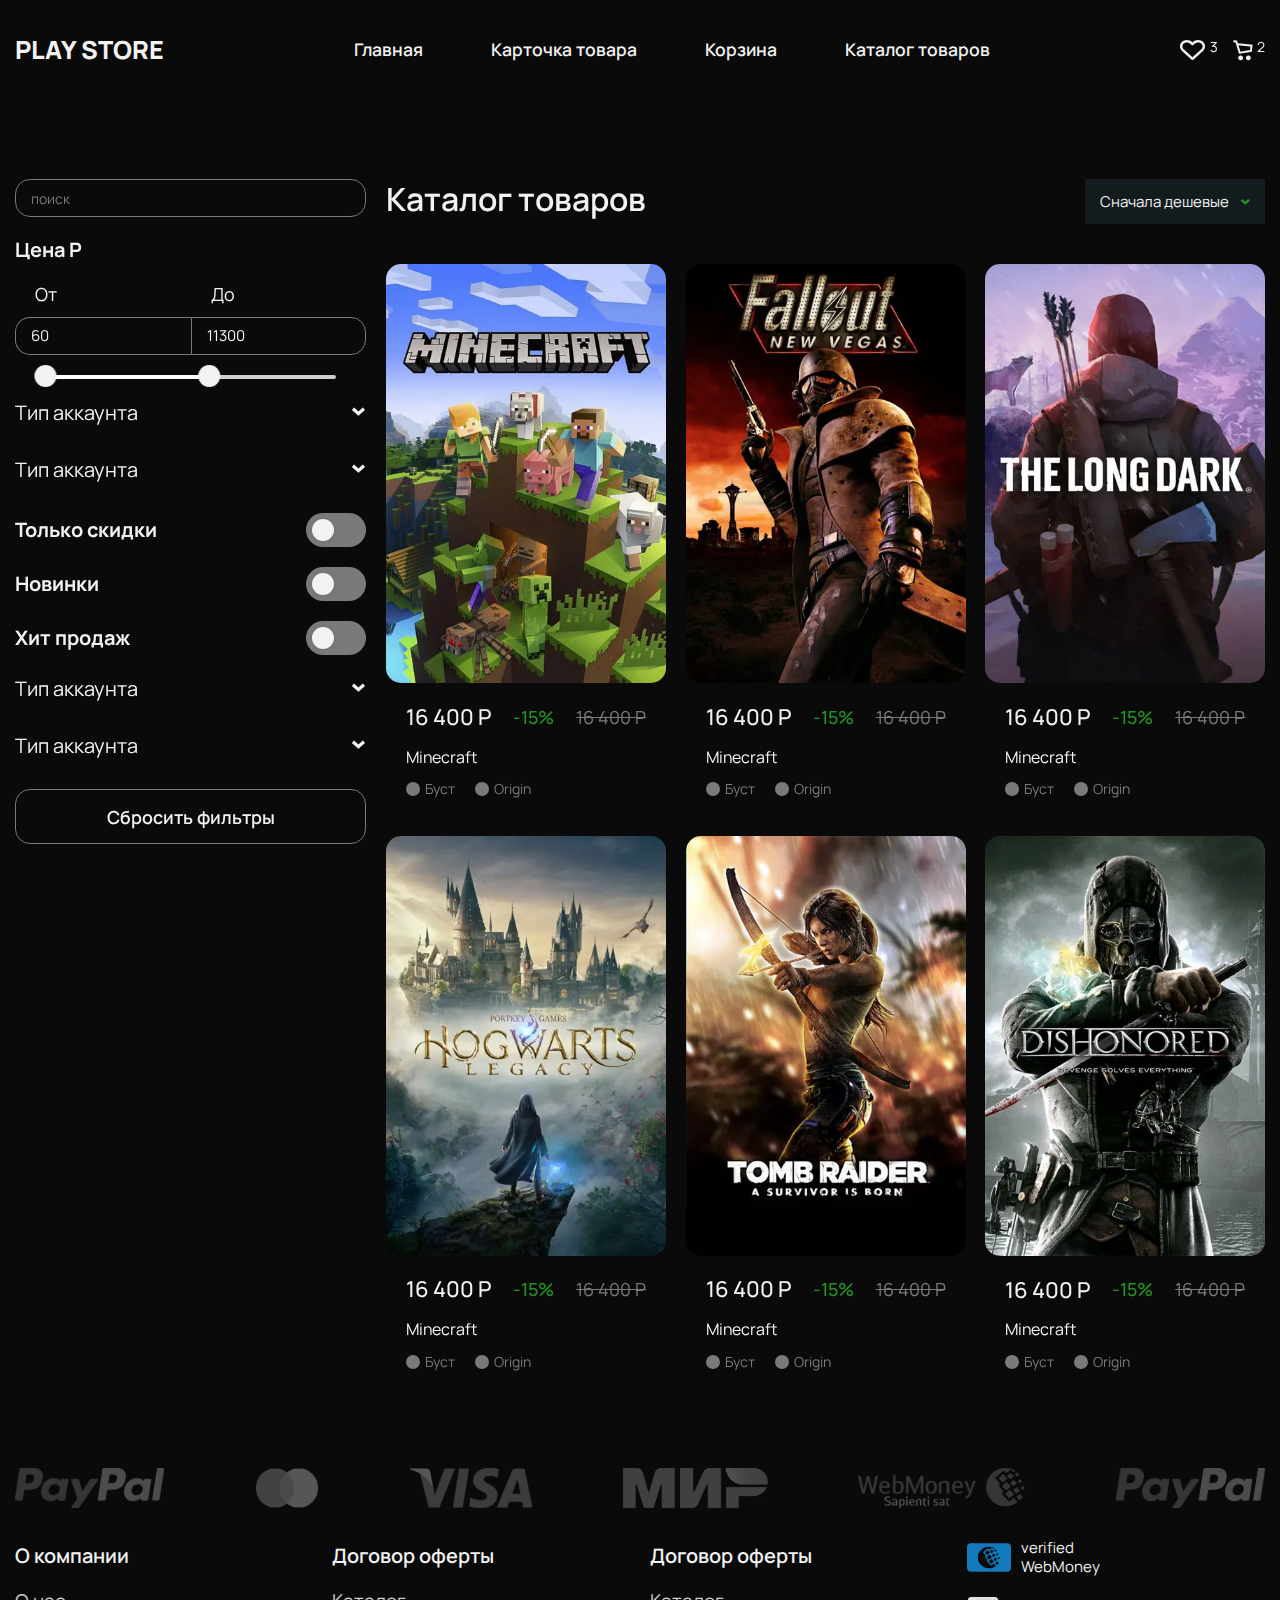
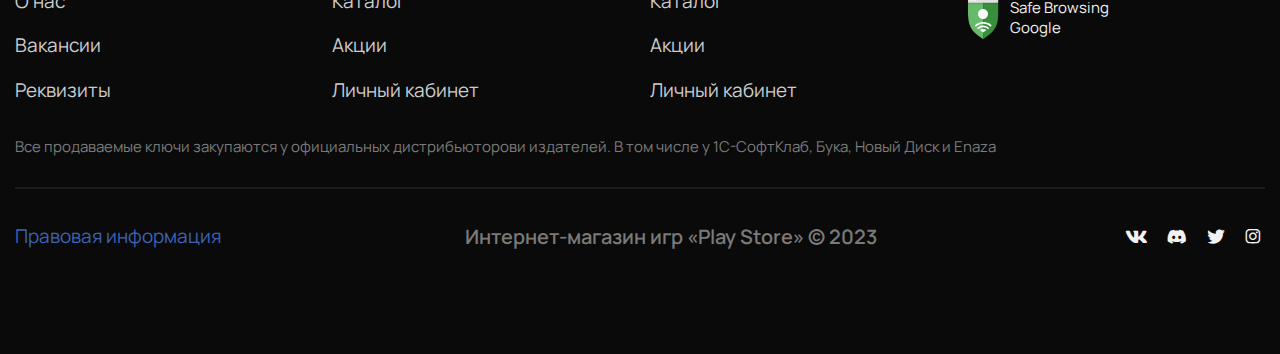
==== commit e691333d: "play-store" ====
--- a/catalog.html
+++ b/catalog.html
@@ -6,7 +6,7 @@
 	<meta charset="UTF-8">
 	<meta name="format-detection" content="telephone=no">
 	<!-- <style>body{opacity: 0;}</style> -->
-	<link rel="stylesheet" href="css/style.min.css?_v=20231120213209">
+	<link rel="stylesheet" href="css/style.min.css?_v=20231125023028">
 	<link rel="shortcut icon" href="favicon.ico">
 	<!-- <meta name="robots" content="noindex, nofollow"> -->
 	<meta name="viewport" content="width=device-width, initial-scale=1.0">
@@ -20,7 +20,7 @@
 
 					<div class="header__main">
 
-						<button type="button" class="menu__icon icon-menu"><span></span></button>
+						<button type="button" class="menu__icon icon-menu" aria-label="Меню"><span></span></button>
 
 						<a href="home.html" class="header__logo">play store</a>
 
@@ -39,11 +39,11 @@
 						</div>
 
 						<div class="header__buttons">
-							<a href="" class="header__btn-like">
+							<a href="#" class="header__btn-like">
 								<span class="header__icon _icon-heart"></span>
 								<div class="header__quantity">3</div>
 							</a>
-							<a href="" class="header__btn-cart">
+							<a href="#" class="header__btn-cart">
 								<span class="header__icon _icon-cart"></span>
 								<div class="header__quantity">2</div>
 							</a>
@@ -73,7 +73,7 @@
 
 										<div class="catalog-form__main">
 
-											<button class="catalog-form__close-wrapper sidebar-btn">
+											<button class="catalog-form__close-wrapper sidebar-btn" aria-label="Закрыть">
 												<span class="catalog-form__close"></span>
 											</button>
 
@@ -86,12 +86,12 @@
 												<div class="form-range__body">
 
 													<div class="form-range__column">
-														<label class="form-range__label">От</label>
+														<label for="price-start" class="form-range__label">От</label>
 														<input id="price-start" autocomplete="off" type="number" name="form[]" value="" class="form-range__input input input_price-start">
 													</div>
 
 													<div class="form-range__column">
-														<label class="form-range__label">До</label>
+														<label for="price-end" class="form-range__label">До</label>
 														<input id="price-end" autocomplete="off" type="number" name="form[]" value="" class="form-range__input input input_price-end">
 													</div>
 
@@ -287,7 +287,7 @@
 							<div class="mainpage-catalog__column">
 
 								<div class="mainpage-catalog__row">
-									<button class="mainpage-catalog__btn _icon-filter sidebar-btn"></button>
+									<button class="mainpage-catalog__btn _icon-filter sidebar-btn" aria-label="Фильтр"></button>
 
 									<h1 class="mainpage-catalog__title mainpage-catalog__title_second mainpage-title">Каталог
 										товаров</h1>
@@ -310,13 +310,13 @@
 
 										<div class="mainpage-product__body">
 
-											<a href="" class="mainpage-product__image-wrapper">
+											<a href="#" class="mainpage-product__image-wrapper">
 												<div class="mainpage-product__image-ibg">
 													<picture><source data-srcset="img/mainpage-store/covers/1.webp" srcset="[data-uri]" type="image/webp"><img src="[data-uri]"  data-src="img/mainpage-store/covers/1.jpg" alt="Картинка"></picture>
 												</div>
 											</a>
 
-											<button class="mainpage-product__btn-wrapper mainpage-btn">
+											<button class="mainpage-product__btn-wrapper mainpage-btn" aria-label="В избранное">
 												<span class="mainpage-btn__btn _icon-heart"></span>
 											</button>
 
@@ -346,8 +346,8 @@
 											</div>
 
 											<div class="mainpage-product__buttons">
-												<button class="mainpage-product__btn-like _icon-heart"></button>
-												<button class="mainpage-product__btn-cart _icon-cart"></button>
+												<button class="mainpage-product__btn-like _icon-heart" aria-label="В избранное"></button>
+												<button class="mainpage-product__btn-cart _icon-cart" aria-label="В корзину"></button>
 											</div>
 
 										</div>
@@ -358,13 +358,13 @@
 
 										<div class="mainpage-product__body">
 
-											<a href="" class="mainpage-product__image-wrapper">
+											<a href="#" class="mainpage-product__image-wrapper">
 												<div class="mainpage-product__image-ibg">
 													<picture><source data-srcset="img/mainpage-store/covers/4.webp" srcset="[data-uri]" type="image/webp"><img src="[data-uri]"  data-src="img/mainpage-store/covers/4.jpg" alt="Картинка"></picture>
 												</div>
 											</a>
 
-											<button class="mainpage-product__btn-wrapper mainpage-btn">
+											<button class="mainpage-product__btn-wrapper mainpage-btn" aria-label="В избранное">
 												<span class="mainpage-btn__btn _icon-heart"></span>
 											</button>
 
@@ -394,8 +394,8 @@
 											</div>
 
 											<div class="mainpage-product__buttons">
-												<button class="mainpage-product__btn-like _icon-heart"></button>
-												<button class="mainpage-product__btn-cart _icon-cart"></button>
+												<button class="mainpage-product__btn-like _icon-heart" aria-label="В избранное"></button>
+												<button class="mainpage-product__btn-cart _icon-cart" aria-label="В корзину"></button>
 											</div>
 
 										</div>
@@ -406,13 +406,13 @@
 
 										<div class="mainpage-product__body">
 
-											<a href="" class="mainpage-product__image-wrapper">
+											<a href="#" class="mainpage-product__image-wrapper">
 												<div class="mainpage-product__image-ibg">
 													<picture><source data-srcset="img/mainpage-store/covers/5.webp" srcset="[data-uri]" type="image/webp"><img src="[data-uri]"  data-src="img/mainpage-store/covers/5.jpg" alt="Картинка"></picture>
 												</div>
 											</a>
 
-											<button class="mainpage-product__btn-wrapper mainpage-btn">
+											<button class="mainpage-product__btn-wrapper mainpage-btn" aria-label="В избранное">
 												<span class="mainpage-btn__btn _icon-heart"></span>
 											</button>
 
@@ -442,8 +442,8 @@
 											</div>
 
 											<div class="mainpage-product__buttons">
-												<button class="mainpage-product__btn-like _icon-heart"></button>
-												<button class="mainpage-product__btn-cart _icon-cart"></button>
+												<button class="mainpage-product__btn-like _icon-heart" aria-label="В избранное"></button>
+												<button class="mainpage-product__btn-cart _icon-cart" aria-label="В корзину"></button>
 											</div>
 
 										</div>
@@ -454,13 +454,13 @@
 
 										<div class="mainpage-product__body">
 
-											<a href="" class="mainpage-product__image-wrapper">
+											<a href="#" class="mainpage-product__image-wrapper">
 												<div class="mainpage-product__image-ibg">
 													<picture><source data-srcset="img/mainpage-store/covers/6.webp" srcset="[data-uri]" type="image/webp"><img src="[data-uri]"  data-src="img/mainpage-store/covers/6.jpg" alt="Картинка"></picture>
 												</div>
 											</a>
 
-											<button class="mainpage-product__btn-wrapper mainpage-btn">
+											<button class="mainpage-product__btn-wrapper mainpage-btn" aria-label="В избранное">
 												<span class="mainpage-btn__btn _icon-heart"></span>
 											</button>
 
@@ -490,8 +490,8 @@
 											</div>
 
 											<div class="mainpage-product__buttons">
-												<button class="mainpage-product__btn-like _icon-heart"></button>
-												<button class="mainpage-product__btn-cart _icon-cart"></button>
+												<button class="mainpage-product__btn-like _icon-heart" aria-label="В избранное"></button>
+												<button class="mainpage-product__btn-cart _icon-cart" aria-label="В корзину"></button>
 											</div>
 
 										</div>
@@ -502,13 +502,13 @@
 
 										<div class="mainpage-product__body">
 
-											<a href="" class="mainpage-product__image-wrapper">
+											<a href="#" class="mainpage-product__image-wrapper">
 												<div class="mainpage-product__image-ibg">
 													<picture><source data-srcset="img/mainpage-store/covers/7.webp" srcset="[data-uri]" type="image/webp"><img src="[data-uri]"  data-src="img/mainpage-store/covers/7.jpg" alt="Картинка"></picture>
 												</div>
 											</a>
 
-											<button class="mainpage-product__btn-wrapper mainpage-btn">
+											<button class="mainpage-product__btn-wrapper mainpage-btn" aria-label="В избранное">
 												<span class="mainpage-btn__btn _icon-heart"></span>
 											</button>
 
@@ -538,8 +538,8 @@
 											</div>
 
 											<div class="mainpage-product__buttons">
-												<button class="mainpage-product__btn-like _icon-heart"></button>
-												<button class="mainpage-product__btn-cart _icon-cart"></button>
+												<button class="mainpage-product__btn-like _icon-heart" aria-label="В избранное"></button>
+												<button class="mainpage-product__btn-cart _icon-cart" aria-label="В корзину"></button>
 											</div>
 
 										</div>
@@ -550,13 +550,13 @@
 
 										<div class="mainpage-product__body">
 
-											<a href="" class="mainpage-product__image-wrapper">
+											<a href="#" class="mainpage-product__image-wrapper">
 												<div class="mainpage-product__image-ibg">
 													<picture><source data-srcset="img/mainpage-store/covers/8.webp" srcset="[data-uri]" type="image/webp"><img src="[data-uri]"  data-src="img/mainpage-store/covers/8.jpg" alt="Картинка"></picture>
 												</div>
 											</a>
 
-											<button class="mainpage-product__btn-wrapper mainpage-btn">
+											<button class="mainpage-product__btn-wrapper mainpage-btn" aria-label="В избранное">
 												<span class="mainpage-btn__btn _icon-heart"></span>
 											</button>
 
@@ -586,8 +586,8 @@
 											</div>
 
 											<div class="mainpage-product__buttons">
-												<button class="mainpage-product__btn-like _icon-heart"></button>
-												<button class="mainpage-product__btn-cart _icon-cart"></button>
+												<button class="mainpage-product__btn-like _icon-heart" aria-label="В избранное"></button>
+												<button class="mainpage-product__btn-cart _icon-cart" aria-label="В корзину"></button>
 											</div>
 
 										</div>
@@ -621,24 +621,24 @@
 					<div class="footer__body">
 
 						<div class="footer__column">
-							<a href="" class="footer__text">О компании</a>
-							<a href="" class="footer__txt">О нас</a>
-							<a href="" class="footer__txt">Вакансии</a>
-							<a href="" class="footer__txt">Реквизиты</a>
+							<a href="#" class="footer__text">О компании</a>
+							<a href="#" class="footer__txt">О нас</a>
+							<a href="#" class="footer__txt">Вакансии</a>
+							<a href="#" class="footer__txt">Реквизиты</a>
 						</div>
 
 						<div class="footer__column">
-							<a href="" class="footer__text">Договор оферты</a>
-							<a href="" class="footer__txt">Каталог</a>
-							<a href="" class="footer__txt">Акции</a>
-							<a href="" class="footer__txt">Личный кабинет</a>
+							<a href="#" class="footer__text">Договор оферты</a>
+							<a href="#" class="footer__txt">Каталог</a>
+							<a href="#" class="footer__txt">Акции</a>
+							<a href="#" class="footer__txt">Личный кабинет</a>
 						</div>
 
 						<div class="footer__column">
-							<a href="" class="footer__text">Договор оферты</a>
-							<a href="" class="footer__txt">Каталог</a>
-							<a href="" class="footer__txt">Акции</a>
-							<a href="" class="footer__txt">Личный кабинет</a>
+							<a href="#" class="footer__text">Договор оферты</a>
+							<a href="#" class="footer__txt">Каталог</a>
+							<a href="#" class="footer__txt">Акции</a>
+							<a href="#" class="footer__txt">Личный кабинет</a>
 						</div>
 
 						<div class="footer__row">
@@ -677,14 +677,14 @@
 					<div class="footer__line mainpage-line"></div>
 
 					<div class="footer__main">
-						<a href="" class="footer__txt footer__txt_color">Правовая информация</a>
+						<a href="#" class="footer__txt footer__txt_color">Правовая информация</a>
 						<p class="footer__text footer__text_color">Интернет-магазин игр «Play Store» © 2023</p>
 
 						<div class="footer__icons">
-							<a href="" class="footer__icon _icon-vk"></a>
-							<a href="" class="footer__icon _icon-discord"></a>
-							<a href="" class="footer__icon _icon-twitter"></a>
-							<a href="" class="footer__icon _icon-instagram"></a>
+							<a href="#" class="footer__icon _icon-vk" aria-label="ВКонтакте"></a>
+							<a href="#" class="footer__icon _icon-discord" aria-label="Дискорд"></a>
+							<a href="#" class="footer__icon _icon-twitter" aria-label="Твиттер"></a>
+							<a href="#" class="footer__icon _icon-instagram" aria-label="Инстаграм"></a>
 						</div>
 
 					</div>
@@ -694,7 +694,7 @@
 		</footer>
 	</div>
 
-	<script src="js/app.min.js?_v=20231120213209"></script>
+	<script src="js/app.min.js?_v=20231125023028"></script>
 </body>
 
 </html>--- a/css/style.min.css
+++ b/css/style.min.css
@@ -1 +1 @@
-@charset "UTF-8";@import url(https://fonts.googleapis.com/css?family=Manrope:300,regular,500,600,700,800&display=swap);@import url(https://fonts.googleapis.com/css?family=Roboto:regular,500,700&display=swap);@import url(https://fonts.googleapis.com/css?family=Montserrat:regular,500,700&display=swap);@import url(https://fonts.googleapis.com/css?family=Inter:regular,600&display=swap);@font-face{font-family:icons;font-display:swap;src:url(../fonts/icons.woff2) format("woff2"),url(../fonts/icons.woff) format("woff");font-weight:400;font-style:normal}._spoller-init .spollers__title::before,.mainpage-tabs__title::before,.select__value:after,[class*=_icon-]:before{font-family:icons;font-style:normal;font-weight:400;font-variant:normal;text-transform:none;line-height:1;-webkit-font-smoothing:antialiased;-moz-osx-font-smoothing:grayscale}[class*=_icon-]:before{display:block}._icon-filter:before{content:"\e900"}._icon-select:before{content:"\e90e"}._icon-loupe:before{content:"\e901"}._icon-discord:before{content:"\e903"}._icon-twitter:before{content:"\e904"}._icon-instagram:before{content:"\e905"}._icon-heart:before{content:"\e906"}._icon-cart:before{content:"\e907"}._icon-zipper:before{content:"\e908"}._icon-vk:before{content:"\e909"}*{padding:0;margin:0;border:0}*,:after,:before{-webkit-box-sizing:border-box;box-sizing:border-box}body,html{height:100%;min-width:320px}body{color:#f2f2f2;line-height:1.3;font-family:Manrope;font-size:.9375rem;-ms-text-size-adjust:100%;-moz-text-size-adjust:100%;-webkit-text-size-adjust:100%;-webkit-font-smoothing:antialiased;-moz-osx-font-smoothing:grayscale}button,input,textarea{font-family:Manrope;font-size:inherit}button{cursor:pointer;color:inherit;background-color:inherit}a{color:inherit}a:link,a:visited{text-decoration:none}a:hover{text-decoration:none}ul li{list-style:none}img{vertical-align:top}h1,h2,h3,h4,h5,h6{font-weight:inherit;font-size:inherit}.lock body{overflow:hidden;-ms-touch-action:none;touch-action:none}.wrapper{min-height:100%;display:-webkit-box;display:-ms-flexbox;display:flex;-webkit-box-orient:vertical;-webkit-box-direction:normal;-ms-flex-direction:column;flex-direction:column}.wrapper>main{-webkit-box-flex:1;-ms-flex:1 1 auto;flex:1 1 auto}.wrapper>*{min-width:0}[class*=__container]{max-width:78.75rem;-webkit-box-sizing:content-box;box-sizing:content-box;margin:0 auto;padding:0 .9375rem}[class*=__wide]{max-width:120rem;margin:0 auto;-webkit-transition:all .15s ease 0s;transition:all .15s ease 0s}.payment-form__button{margin-bottom:1.25rem}.payment-form__label{color:#7a7a7a;margin-bottom:1.25rem;display:block}@supports (font-size:clamp(0.875rem ,0.8337628866rem + 0.206185567vw ,1rem)){.payment-form__label{font-size:clamp(.875rem ,.8337628866rem + .206185567vw ,1rem)}}@supports not (font-size:clamp(0.875rem ,0.8337628866rem + 0.206185567vw ,1rem)){.payment-form__label{font-size:calc(.875rem + .125 * (100vw - 20rem)/ 60.625)}}.payment-form__checkbox._form-error label{color:#c71d1d}.payment-form__checkbox._form-error label:active{color:#f2f2f2}.form-range__body{display:-webkit-box;display:-ms-flexbox;display:flex;padding-bottom:1.25rem}.form-range__column{max-width:50%;display:-webkit-box;display:-ms-flexbox;display:flex;-webkit-box-orient:vertical;-webkit-box-direction:normal;-ms-flex-direction:column;flex-direction:column;-webkit-box-pack:justify;-ms-flex-pack:justify;justify-content:space-between}.form-range__label{padding-left:1.25rem;margin-bottom:.625rem;display:inline-block}@supports (font-size:clamp(1rem ,0.9587628866rem + 0.206185567vw ,1.125rem)){.form-range__label{font-size:clamp(1rem ,.9587628866rem + .206185567vw ,1.125rem)}}@supports not (font-size:clamp(1rem ,0.9587628866rem + 0.206185567vw ,1.125rem)){.form-range__label{font-size:calc(1rem + .125 * (100vw - 20rem)/ 60.625)}}.form-range__range{margin:0 1.875rem 0 1.875rem}.catalog-form__main{display:-ms-grid;display:grid;gap:1.25rem}.catalog-form__text{font-weight:700}@supports (font-size:clamp(1rem ,0.9175257732rem + 0.412371134vw ,1.25rem)){.catalog-form__text{font-size:clamp(1rem ,.9175257732rem + .412371134vw ,1.25rem)}}@supports not (font-size:clamp(1rem ,0.9175257732rem + 0.412371134vw ,1.25rem)){.catalog-form__text{font-size:calc(1rem + .25 * (100vw - 20rem)/ 60.625)}}.catalog-form__box{display:-webkit-box;display:-ms-flexbox;display:flex;-webkit-box-pack:justify;-ms-flex-pack:justify;justify-content:space-between;gap:.625rem;-webkit-box-align:center;-ms-flex-align:center;align-items:center}.catalog-form__close-wrapper{position:absolute;top:0;right:0;padding:1.5625rem 1.875rem;display:none}.catalog-form__close::after,.catalog-form__close::before{content:"";position:absolute;top:50%;left:50%;width:1.25rem;height:.125rem;background-color:#fff;-webkit-transform-origin:center center;-ms-transform-origin:center center;transform-origin:center center}.catalog-form__close::before{-webkit-transform:translate(-50%,-50%) rotate(45deg);-ms-transform:translate(-50%,-50%) rotate(45deg);transform:translate(-50%,-50%) rotate(45deg)}.catalog-form__close::after{-webkit-transform:translate(-50%,-50%) rotate(-45deg);-ms-transform:translate(-50%,-50%) rotate(-45deg);transform:translate(-50%,-50%) rotate(-45deg)}input[type=email],input[type=tel],input[type=text],textarea{-webkit-appearance:none;-moz-appearance:none;appearance:none}.input{border-radius:0;width:100%;display:block;padding:.46875rem .9375rem;color:#f2f2f2;background-color:transparent;border-radius:.9375rem;border:.0625rem solid #7a7a7a}.input_price-start{border-radius:.9375rem 0 0 .9375rem;border-right:none;color:#f2f2f2}.input_price-end{border-radius:0 .9375rem .9375rem 0;color:#f2f2f2}.input._form-focus{outline:.0625rem solid #7a7a7a;border:.0625rem solid transparent}.input._form-error{outline:.0625rem solid #c71d1d;border:.0625rem solid transparent}.input::-webkit-input-placeholder{color:#7a7a7a;font-size:.875rem}.input::-moz-placeholder{color:#7a7a7a;font-size:.875rem}.input:-ms-input-placeholder{color:#7a7a7a;font-size:.875rem}.input::-ms-input-placeholder{color:#7a7a7a;font-size:.875rem}.input::placeholder{color:#7a7a7a;font-size:.875rem}textarea.input{resize:none;padding:0 0}.checkbox{position:relative}.checkbox:not(:last-child){margin-bottom:.3125em}.checkbox__input{position:absolute;width:0;height:0;opacity:0}.checkbox__input:focus+.checkbox__label:before{-webkit-box-shadow:0 0 .3125rem #000;box-shadow:0 0 .3125rem #000}.checkbox__input:checked+.checkbox__label:before{background:#229622;border:.0625rem solid transparent}.checkbox__label{cursor:pointer;display:-webkit-inline-box;display:-ms-inline-flexbox;display:inline-flex;-webkit-box-align:center;-ms-flex-align:center;align-items:center;position:relative;gap:.625rem;color:#7a7a7a}.checkbox__label:before{content:"";-ms-flex-item-align:start;align-self:flex-start;-webkit-box-flex:0;-ms-flex:0 0 1.25rem;flex:0 0 1.25rem;width:1.25rem;height:1.25rem;border:.0625rem solid #7a7a7a}@supports (font-size:clamp(0.875rem ,0.8337628866rem + 0.206185567vw ,1rem)){.checkbox__text{font-size:clamp(.875rem ,.8337628866rem + .206185567vw ,1rem)}}@supports not (font-size:clamp(0.875rem ,0.8337628866rem + 0.206185567vw ,1rem)){.checkbox__text{font-size:calc(.875rem + .125 * (100vw - 20rem)/ 60.625)}}.checkbox__text a{color:#4263a8}.checkbox .checkbox__input:checked+.checkbox__label{color:#f2f2f2}.options{display:-webkit-box;display:-ms-flexbox;display:flex;-webkit-box-orient:vertical;-webkit-box-direction:normal;-ms-flex-direction:column;flex-direction:column;-webkit-box-align:start;-ms-flex-align:start;align-items:flex-start}.options__item{cursor:pointer}.options__item:not(:last-child){margin-bottom:.3125rem}.options__input{width:0;height:0;opacity:0;position:absolute}.options__input:focus+.options__label:before{-webkit-box-shadow:0 0 .3125rem #000;box-shadow:0 0 .3125rem #000}.options__input:checked+.options__label:after{-webkit-transform:scale(1);-ms-transform:scale(1);transform:scale(1)}.options__label{display:-webkit-inline-box;display:-ms-inline-flexbox;display:inline-flex;-webkit-box-align:center;-ms-flex-align:center;align-items:center;cursor:pointer;gap:.625rem;line-height:1}.options__label:before{content:"";-ms-flex-item-align:start;align-self:flex-start;width:1.25rem;height:1.25rem;-webkit-box-flex:0;-ms-flex:0 0 1.25rem;flex:0 0 1.25rem;border-radius:50%;border:.0625rem solid #7a7a7a}.options__label:after{content:"";-webkit-transition:all .3s ease 0s;transition:all .3s ease 0s;-webkit-transform:scale(0);-ms-transform:scale(0);transform:scale(0);width:.625rem;height:.625rem;border-radius:50%;background-color:#229622;position:absolute;left:.3125rem;top:.3125rem}.options__main{display:-ms-grid;display:grid;-ms-grid-columns:(1fr)[2];grid-template-columns:repeat(2,1fr)}@supports (gap:clamp(0.625rem ,0.418814433rem + 1.0309278351vw ,1.25rem)){.options__main{gap:clamp(.625rem ,.418814433rem + 1.0309278351vw ,1.25rem)}}@supports not (gap:clamp(0.625rem ,0.418814433rem + 1.0309278351vw ,1.25rem)){.options__main{gap:calc(.625rem + .625 * (100vw - 20rem)/ 60.625)}}@supports (padding-bottom:clamp(1.25rem ,0.837628866rem + 2.0618556701vw ,2.5rem)){.options__main{padding-bottom:clamp(1.25rem ,.837628866rem + 2.0618556701vw ,2.5rem)}}@supports not (padding-bottom:clamp(1.25rem ,0.837628866rem + 2.0618556701vw ,2.5rem)){.options__main{padding-bottom:calc(1.25rem + 1.25 * (100vw - 20rem)/ 60.625)}}.options__item{border-radius:1.25rem;background-color:#131b1f;display:-webkit-box;display:-ms-flexbox;display:flex;-webkit-box-orient:vertical;-webkit-box-direction:normal;-ms-flex-direction:column;flex-direction:column;-webkit-box-pack:justify;-ms-flex-pack:justify;justify-content:space-between;-webkit-column-gap:.625rem;-moz-column-gap:.625rem;column-gap:.625rem;min-width:100%}@supports (padding:clamp(0.625rem ,0.212628866rem + 2.0618556701vw ,1.875rem)){.options__item{padding:clamp(.625rem ,.212628866rem + 2.0618556701vw ,1.875rem)}}@supports not (padding:clamp(0.625rem ,0.212628866rem + 2.0618556701vw ,1.875rem)){.options__item{padding:calc(.625rem + 1.25 * (100vw - 20rem)/ 60.625)}}@supports (row-gap:clamp(3.125rem ,1.5865384615rem + 5.1282051282vw ,5.625rem)){.options__item{row-gap:clamp(3.125rem ,1.5865384615rem + 5.1282051282vw ,5.625rem)}}@supports not (row-gap:clamp(3.125rem ,1.5865384615rem + 5.1282051282vw ,5.625rem)){.options__item{row-gap:calc(3.125rem + 2.5 * (100vw - 30rem)/ 48.75)}}.options__row{position:relative}.options__text{font-weight:500}@supports (font-size:clamp(1rem ,0.8350515464rem + 0.824742268vw ,1.5rem)){.options__text{font-size:clamp(1rem ,.8350515464rem + .824742268vw ,1.5rem)}}@supports not (font-size:clamp(1rem ,0.8350515464rem + 0.824742268vw ,1.5rem)){.options__text{font-size:calc(1rem + .5 * (100vw - 20rem)/ 60.625)}}.options__box{display:-webkit-box;display:-ms-flexbox;display:flex;-webkit-column-gap:.625rem;-moz-column-gap:.625rem;column-gap:.625rem;-webkit-box-align:center;-ms-flex-align:center;align-items:center}@supports (width:clamp(4.0625rem ,3.4027061856rem + 3.2989690722vw ,6.0625rem)){.options__img_first{width:clamp(4.0625rem ,3.4027061856rem + 3.2989690722vw ,6.0625rem)}}@supports not (width:clamp(4.0625rem ,3.4027061856rem + 3.2989690722vw ,6.0625rem)){.options__img_first{width:calc(4.0625rem + 2 * (100vw - 20rem)/ 60.625)}}@supports (width:clamp(2.0625rem ,1.7119845361rem + 1.7525773196vw ,3.125rem)){.options__img_second{width:clamp(2.0625rem ,1.7119845361rem + 1.7525773196vw ,3.125rem)}}@supports not (width:clamp(2.0625rem ,1.7119845361rem + 1.7525773196vw ,3.125rem)){.options__img_second{width:calc(2.0625rem + 1.0625 * (100vw - 20rem)/ 60.625)}}@supports (width:clamp(1.5625rem ,1.2944587629rem + 1.3402061856vw ,2.375rem)){.options__img_third{width:clamp(1.5625rem ,1.2944587629rem + 1.3402061856vw ,2.375rem)}}@supports not (width:clamp(1.5625rem ,1.2944587629rem + 1.3402061856vw ,2.375rem)){.options__img_third{width:calc(1.5625rem + .8125 * (100vw - 20rem)/ 60.625)}}@supports (width:clamp(3rem ,2.5051546392rem + 2.4742268041vw ,4.5rem)){.options__img_fourth{width:clamp(3rem ,2.5051546392rem + 2.4742268041vw ,4.5rem)}}@supports not (width:clamp(3rem ,2.5051546392rem + 2.4742268041vw ,4.5rem)){.options__img_fourth{width:calc(3rem + 1.5 * (100vw - 20rem)/ 60.625)}}@supports (width:clamp(3.5625rem ,2.9851804124rem + 2.8865979381vw ,5.3125rem)){.options__img_fifth{width:clamp(3.5625rem ,2.9851804124rem + 2.8865979381vw ,5.3125rem)}}@supports not (width:clamp(3.5625rem ,2.9851804124rem + 2.8865979381vw ,5.3125rem)){.options__img_fifth{width:calc(3.5625rem + 1.75 * (100vw - 20rem)/ 60.625)}}@supports (width:clamp(0.5625rem ,0.4800257732rem + 0.412371134vw ,0.8125rem)){.options__img_sixth{width:clamp(.5625rem ,.4800257732rem + .412371134vw ,.8125rem)}}@supports not (width:clamp(0.5625rem ,0.4800257732rem + 0.412371134vw ,0.8125rem)){.options__img_sixth{width:calc(.5625rem + .25 * (100vw - 20rem)/ 60.625)}}@supports (width:clamp(4.375rem ,3.6327319588rem + 3.7113402062vw ,6.625rem)){.options__img_seventh{width:clamp(4.375rem ,3.6327319588rem + 3.7113402062vw ,6.625rem)}}@supports not (width:clamp(4.375rem ,3.6327319588rem + 3.7113402062vw ,6.625rem)){.options__img_seventh{width:calc(4.375rem + 2.25 * (100vw - 20rem)/ 60.625)}}@supports (width:clamp(0.9375rem ,0.7931701031rem + 0.7216494845vw ,1.375rem)){.options__img_eighth{width:clamp(.9375rem ,.7931701031rem + .7216494845vw ,1.375rem)}}@supports not (width:clamp(0.9375rem ,0.7931701031rem + 0.7216494845vw ,1.375rem)){.options__img_eighth{width:calc(.9375rem + .4375 * (100vw - 20rem)/ 60.625)}}.select{position:relative}.select__body{position:relative}.select__title{color:inherit;text-align:left;background-color:transparent;cursor:pointer;width:100%;padding:.9375rem;background-color:#131b1f;line-height:1}.select__value{display:-webkit-box;display:-ms-flexbox;display:flex;-webkit-box-align:center;-ms-flex-align:center;align-items:center;gap:.625rem;min-width:9.375rem}.select__value>*{-webkit-box-flex:1;-ms-flex:1 1 auto;flex:1 1 auto}.select__value:after{content:"\e90e";color:#229622;font-size:.4375rem;-ms-flex-item-align:stretch;-ms-grid-row-align:stretch;align-self:stretch;-webkit-box-flex:0;-ms-flex:0 0 .4375rem;flex:0 0 .4375rem;-webkit-transition:all .3s ease 0s;transition:all .3s ease 0s;display:-webkit-box;display:-ms-flexbox;display:flex;-webkit-box-pack:center;-ms-flex-pack:center;justify-content:center;-webkit-box-align:center;-ms-flex-align:center;align-items:center}.select__value._select-pseudo-label::before{content:attr(data-pseudo-label);opacity:.5}.select__content{line-height:1}.select__text{-webkit-box-flex:1;-ms-flex:1 1 auto;flex:1 1 auto}.select__input{width:100%;background-color:transparent;height:100%}.select__options{color:#f2f2f2;position:absolute;border-radius:0 0 .25rem .25rem;min-width:100%;background-color:#131b1f}.select__scroll{overflow-y:auto;overflow-x:hidden;max-height:12.5rem}.select__option{width:100%;display:block;text-align:center;cursor:pointer;padding:.5625rem;color:#f2f2f2}.select__row{display:-webkit-inline-box;display:-ms-inline-flexbox;display:inline-flex;-webkit-box-align:center;-ms-flex-align:center;align-items:center}.select._select-open{z-index:5}._select-tag{cursor:pointer}.quantity{width:7.1875rem;display:-webkit-box;display:-ms-flexbox;display:flex;-ms-flex-negative:0;flex-shrink:0;gap:.625rem}.quantity__button{-webkit-box-flex:0;-ms-flex:0 0 1.875rem;flex:0 0 1.875rem;position:relative;cursor:pointer}.quantity__button::after,.quantity__button::before{content:"";position:absolute;top:50%;left:50%;-webkit-transition:all .3s ease 0s;transition:all .3s ease 0s;margin:0 0 0 -.3125rem;background-color:#7a7a7a;width:.625rem;height:.0625rem}.quantity__button_plus::before{-webkit-transform:rotate(-90deg);-ms-transform:rotate(-90deg);transform:rotate(-90deg)}.quantity__input{-webkit-box-flex:1;-ms-flex:1 1 auto;flex:1 1 auto}.quantity__input input{height:100%;color:#f2f2f2;width:100%;text-align:center;background-color:transparent}@supports (font-size:clamp(0.875rem ,0.7512886598rem + 0.618556701vw ,1.25rem)){.quantity__input input{font-size:clamp(.875rem ,.7512886598rem + .618556701vw ,1.25rem)}}@supports not (font-size:clamp(0.875rem ,0.7512886598rem + 0.618556701vw ,1.25rem)){.quantity__input input{font-size:calc(.875rem + .375 * (100vw - 20rem)/ 60.625)}}.quantity__input input:focus{outline:.0625rem solid #7a7a7a}.noUi-target,.noUi-target *{-webkit-touch-callout:none;-webkit-tap-highlight-color:transparent;-webkit-user-select:none;-ms-touch-action:none;touch-action:none;-ms-user-select:none;-moz-user-select:none;user-select:none;-webkit-box-sizing:border-box;box-sizing:border-box}.noUi-target{position:relative}.noUi-base,.noUi-connects{width:100%;height:100%;position:relative;z-index:1}.noUi-connects{overflow:hidden;z-index:0}.noUi-connect,.noUi-origin{will-change:transform;position:absolute;z-index:1;top:0;right:0;height:100%;width:100%;-ms-transform-origin:0 0;-webkit-transform-origin:0 0;-webkit-transform-style:preserve-3d;transform-origin:0 0;-webkit-transform-style:flat;transform-style:flat}.noUi-txt-dir-rtl.noUi-horizontal .noUi-origin{left:0;right:auto}.noUi-vertical .noUi-origin{top:-100%;width:0}.noUi-horizontal .noUi-origin{height:0}.noUi-handle{-webkit-backface-visibility:hidden;backface-visibility:hidden;position:absolute}.noUi-touch-area{height:100%;width:100%}.noUi-state-tap .noUi-connect,.noUi-state-tap .noUi-origin{-webkit-transition:transform .3s;-webkit-transition:-webkit-transform .3s;transition:-webkit-transform .3s;transition:transform .3s;transition:transform .3s,-webkit-transform .3s}.noUi-state-drag *{cursor:inherit!important}.noUi-horizontal{height:.25rem}.noUi-horizontal .noUi-handle{width:1.375rem;height:1.375rem;right:-.6875rem;top:-.625rem;border-radius:50%}.noUi-vertical{width:18px}.noUi-vertical .noUi-handle{width:28px;height:34px;right:-6px;bottom:-17px}.noUi-txt-dir-rtl.noUi-horizontal .noUi-handle{left:-11px;right:auto}.noUi-target{background:#cdcdcf;border-radius:4px}.noUi-connects{border-radius:3px}.noUi-connect{background:#fff}.noUi-draggable{cursor:ew-resize}.noUi-vertical .noUi-draggable{cursor:ns-resize}.noUi-handle{background:#f2f2f2;cursor:default}.noUi-handle:after,.noUi-handle:before{content:""}.noUi-vertical .noUi-handle:after,.noUi-vertical .noUi-handle:before{width:14px;height:1px;left:6px;top:14px}.noUi-vertical .noUi-handle:after{top:17px}[disabled] .noUi-connect{background:#b8b8b8}[disabled] .noUi-handle,[disabled].noUi-handle,[disabled].noUi-target{cursor:not-allowed}.noUi-pips,.noUi-pips *{-webkit-box-sizing:border-box;box-sizing:border-box}.noUi-pips{position:absolute;color:#999}.noUi-value{position:absolute;white-space:nowrap;text-align:center}.noUi-value-sub{color:#ccc;font-size:10px}.noUi-marker{position:absolute;background:#ccc}.noUi-marker-sub{background:#aaa}.noUi-marker-large{background:#aaa}.noUi-pips-horizontal{padding:10px 0;height:80px;top:100%;left:0;width:100%}.noUi-value-horizontal{-webkit-transform:translate(-50%,50%);-ms-transform:translate(-50%,50%);transform:translate(-50%,50%)}.noUi-rtl .noUi-value-horizontal{-webkit-transform:translate(50%,50%);-ms-transform:translate(50%,50%);transform:translate(50%,50%)}.noUi-marker-horizontal.noUi-marker{margin-left:-1px;width:2px;height:5px}.noUi-marker-horizontal.noUi-marker-sub{height:10px}.noUi-marker-horizontal.noUi-marker-large{height:15px}.noUi-pips-vertical{padding:0 10px;height:100%;top:0;left:100%}.noUi-value-vertical{-webkit-transform:translate(0,-50%);-ms-transform:translate(0,-50%);transform:translate(0,-50%);padding-left:25px}.noUi-rtl .noUi-value-vertical{-webkit-transform:translate(0,50%);-ms-transform:translate(0,50%);transform:translate(0,50%)}.noUi-marker-vertical.noUi-marker{width:5px;height:2px;margin-top:-1px}.noUi-marker-vertical.noUi-marker-sub{width:10px}.noUi-marker-vertical.noUi-marker-large{width:15px}.noUi-tooltip{display:block;position:absolute;border:1px solid #d9d9d9;border-radius:3px;background:#fff;color:#000;padding:3px;text-align:center;white-space:nowrap;font-size:.875rem;font-family:Manrope;font-weight:400}.noUi-horizontal .noUi-tooltip{-webkit-transform:translate(-50%,0);-ms-transform:translate(-50%,0);transform:translate(-50%,0);left:50%;bottom:120%}.noUi-vertical .noUi-tooltip{-webkit-transform:translate(0,-50%);-ms-transform:translate(0,-50%);transform:translate(0,-50%);top:50%;right:120%}.noUi-horizontal .noUi-origin>.noUi-tooltip{-webkit-transform:translate(50%,0);-ms-transform:translate(50%,0);transform:translate(50%,0);left:auto;bottom:10px}.noUi-vertical .noUi-origin>.noUi-tooltip{-webkit-transform:translate(0,-18px);-ms-transform:translate(0,-18px);transform:translate(0,-18px);top:auto;right:28px}.spollers__item{display:-webkit-box;display:-ms-flexbox;display:flex;-webkit-box-orient:vertical;-webkit-box-direction:normal;-ms-flex-direction:column;flex-direction:column}@supports (font-size:clamp(1rem ,0.9175257732rem + 0.412371134vw ,1.25rem)){.spollers__item{font-size:clamp(1rem ,.9175257732rem + .412371134vw ,1.25rem)}}@supports not (font-size:clamp(1rem ,0.9175257732rem + 0.412371134vw ,1.25rem)){.spollers__item{font-size:calc(1rem + .25 * (100vw - 20rem)/ 60.625)}}.spollers__title{width:100%;cursor:default;text-align:left;position:relative;margin-bottom:.625rem}._spoller-init .spollers__title{cursor:pointer;display:-webkit-box;display:-ms-flexbox;display:flex;-webkit-box-align:center;-ms-flex-align:center;align-items:center}._spoller-init .spollers__title::after,._spoller-init .spollers__title::before{content:"";position:absolute;right:0;-webkit-transition:-webkit-transform .5s ease 0s;transition:-webkit-transform .5s ease 0s;transition:transform .5s ease 0s;transition:transform .5s ease 0s,-webkit-transform .5s ease 0s}._spoller-init .spollers__title::before{content:"\e90e";font-size:.625rem}._spoller-init .spollers__title._spoller-active::before{-webkit-transform:rotate(180deg);-ms-transform:rotate(180deg);transform:rotate(180deg)}[class*=-ibg]{position:relative}[class*=-ibg] img{position:absolute;width:100%;height:100%;top:0;left:0;-o-object-fit:cover;object-fit:cover}[class*=-ibg_contain] img{-o-object-fit:contain;object-fit:contain}.no-webp .background-image{background:-webkit-gradient(linear,left top,left bottom,color-stop(25.56%,rgba(6,3,15,.7)),color-stop(93.8%,#0a0a0a)),url(../img/mainpage-product/background.jpg) no-repeat center center/cover,#d3d3d3 -26.733px -89.589px/124.011% 129.255% no-repeat}.no-webp .background-image{background:linear-gradient(180deg,rgba(6,3,15,.7) 25.56%,#0a0a0a 93.8%),url(../img/mainpage-product/background.jpg) no-repeat center center/cover,#d3d3d3 -26.733px -89.589px/124.011% 129.255% no-repeat}.background-image{max-width:120rem;margin:0 auto}.mainpage-buttons{display:-webkit-box;display:-ms-flexbox;display:flex;font-weight:600;gap:.625rem;-ms-flex-wrap:wrap;flex-wrap:wrap}.mainpage-buttons__btn{background-color:#f2f2f2;color:#000;border-radius:.9375rem;font-weight:600;-webkit-transition:all .3s ease 0s;transition:all .3s ease 0s}@supports (padding-top:clamp(0.625rem ,0.3569587629rem + 1.3402061856vw ,1.4375rem)){.mainpage-buttons__btn{padding-top:clamp(.625rem ,.3569587629rem + 1.3402061856vw ,1.4375rem)}}@supports not (padding-top:clamp(0.625rem ,0.3569587629rem + 1.3402061856vw ,1.4375rem)){.mainpage-buttons__btn{padding-top:calc(.625rem + .8125 * (100vw - 20rem)/ 60.625)}}@supports (padding-right:clamp(0.9375rem ,0.4220360825rem + 2.5773195876vw ,2.5rem)){.mainpage-buttons__btn{padding-right:clamp(.9375rem ,.4220360825rem + 2.5773195876vw ,2.5rem)}}@supports not (padding-right:clamp(0.9375rem ,0.4220360825rem + 2.5773195876vw ,2.5rem)){.mainpage-buttons__btn{padding-right:calc(.9375rem + 1.5625 * (100vw - 20rem)/ 60.625)}}@supports (padding-bottom:clamp(0.75rem ,0.4407216495rem + 1.5463917526vw ,1.6875rem)){.mainpage-buttons__btn{padding-bottom:clamp(.75rem ,.4407216495rem + 1.5463917526vw ,1.6875rem)}}@supports not (padding-bottom:clamp(0.75rem ,0.4407216495rem + 1.5463917526vw ,1.6875rem)){.mainpage-buttons__btn{padding-bottom:calc(.75rem + .9375 * (100vw - 20rem)/ 60.625)}}@supports (padding-left:clamp(0.9375rem ,0.4220360825rem + 2.5773195876vw ,2.5rem)){.mainpage-buttons__btn{padding-left:clamp(.9375rem ,.4220360825rem + 2.5773195876vw ,2.5rem)}}@supports not (padding-left:clamp(0.9375rem ,0.4220360825rem + 2.5773195876vw ,2.5rem)){.mainpage-buttons__btn{padding-left:calc(.9375rem + 1.5625 * (100vw - 20rem)/ 60.625)}}@supports (font-size:clamp(0.875rem ,0.8337628866rem + 0.206185567vw ,1rem)){.mainpage-buttons__btn{font-size:clamp(.875rem ,.8337628866rem + .206185567vw ,1rem)}}@supports not (font-size:clamp(0.875rem ,0.8337628866rem + 0.206185567vw ,1rem)){.mainpage-buttons__btn{font-size:calc(.875rem + .125 * (100vw - 20rem)/ 60.625)}}.mainpage-buttons__btn_color{background:rgba(255,255,255,.15);color:#f2f2f2}.mainpage-products{display:-ms-grid;display:grid;-ms-grid-columns:(1fr)[4];grid-template-columns:repeat(4,1fr)}@supports ((-moz-column-gap:clamp(0.625rem ,0.418814433rem + 1.0309278351vw ,1.25rem)) or (column-gap:clamp(0.625rem ,0.418814433rem + 1.0309278351vw ,1.25rem))){.mainpage-products{-webkit-column-gap:clamp(.625rem ,.418814433rem + 1.0309278351vw ,1.25rem);-moz-column-gap:clamp(.625rem ,.418814433rem + 1.0309278351vw ,1.25rem);column-gap:clamp(.625rem ,.418814433rem + 1.0309278351vw ,1.25rem)}}@supports not ((-moz-column-gap:clamp(0.625rem ,0.418814433rem + 1.0309278351vw ,1.25rem)) or (column-gap:clamp(0.625rem ,0.418814433rem + 1.0309278351vw ,1.25rem))){.mainpage-products{-webkit-column-gap:calc(.625rem + .625 * (100vw - 20rem)/ 60.625);-moz-column-gap:calc(.625rem + .625 * (100vw - 20rem)/ 60.625);column-gap:calc(.625rem + .625 * (100vw - 20rem)/ 60.625)}}@supports (row-gap:clamp(0.75rem ,0.1726804124rem + 2.8865979381vw ,2.5rem)){.mainpage-products{row-gap:clamp(.75rem ,.1726804124rem + 2.8865979381vw ,2.5rem)}}@supports not (row-gap:clamp(0.75rem ,0.1726804124rem + 2.8865979381vw ,2.5rem)){.mainpage-products{row-gap:calc(.75rem + 1.75 * (100vw - 20rem)/ 60.625)}}.mainpage-products_catalog{-ms-grid-columns:(1fr)[3];grid-template-columns:repeat(3,1fr)}.mainpage-product{display:-ms-grid;display:grid;margin-bottom:auto}@supports (row-gap:clamp(0.9375rem ,0.8344072165rem + 0.5154639175vw ,1.25rem)){.mainpage-product{row-gap:clamp(.9375rem ,.8344072165rem + .5154639175vw ,1.25rem)}}@supports not (row-gap:clamp(0.9375rem ,0.8344072165rem + 0.5154639175vw ,1.25rem)){.mainpage-product{row-gap:calc(.9375rem + .3125 * (100vw - 20rem)/ 60.625)}}@supports ((-moz-column-gap:clamp(0.625rem ,0.418814433rem + 1.0309278351vw ,1.25rem)) or (column-gap:clamp(0.625rem ,0.418814433rem + 1.0309278351vw ,1.25rem))){.mainpage-product{-webkit-column-gap:clamp(.625rem ,.418814433rem + 1.0309278351vw ,1.25rem);-moz-column-gap:clamp(.625rem ,.418814433rem + 1.0309278351vw ,1.25rem);column-gap:clamp(.625rem ,.418814433rem + 1.0309278351vw ,1.25rem)}}@supports not ((-moz-column-gap:clamp(0.625rem ,0.418814433rem + 1.0309278351vw ,1.25rem)) or (column-gap:clamp(0.625rem ,0.418814433rem + 1.0309278351vw ,1.25rem))){.mainpage-product{-webkit-column-gap:calc(.625rem + .625 * (100vw - 20rem)/ 60.625);-moz-column-gap:calc(.625rem + .625 * (100vw - 20rem)/ 60.625);column-gap:calc(.625rem + .625 * (100vw - 20rem)/ 60.625)}}.mainpage-product__body{position:relative;-ms-flex-item-align:self-start;-ms-grid-row-align:self-start;align-self:self-start}.mainpage-product__body:hover button{opacity:1}.mainpage-product__body button{-webkit-transition:all .3s ease 0s;transition:all .3s ease 0s;opacity:0}.mainpage-product__main{display:-webkit-box;display:-ms-flexbox;display:flex;-webkit-box-orient:vertical;-webkit-box-direction:normal;-ms-flex-direction:column;flex-direction:column;-webkit-box-pack:justify;-ms-flex-pack:justify;justify-content:space-between;row-gap:.625rem}.mainpage-product__buttons{display:none;-webkit-box-pack:end;-ms-flex-pack:end;justify-content:end;-webkit-column-gap:.625rem;-moz-column-gap:.625rem;column-gap:.625rem;color:#7a7a7a}.mainpage-product__image-ibg{padding-top:150%}.mainpage-product__image-ibg img{border-radius:.9375rem}.mainpage-product__labels-first,.mainpage-product__labels-second{-webkit-box-orient:vertical;-webkit-box-direction:normal;-ms-flex-direction:column;flex-direction:column;gap:.3125rem}.mainpage-product__labels-first{position:absolute;top:0;left:0;padding:.625rem;max-width:70%;display:-webkit-box;display:-ms-flexbox;display:flex}.mainpage-product__labels-second{display:none}.mainpage-product__btn-wrapper{position:absolute;top:.625rem;right:.625rem}.mainpage-product__button{background-color:#229622;padding:.9375rem 0 .9375rem 0;border-radius:.75rem;font-weight:700;position:absolute;bottom:1.25rem;min-width:90%;left:50%;-webkit-transform:translateX(-50%);-ms-transform:translateX(-50%);transform:translateX(-50%)}@supports (font-size:clamp(1rem ,0.9587628866rem + 0.206185567vw ,1.125rem)){.mainpage-product__button{font-size:clamp(1rem ,.9587628866rem + .206185567vw ,1.125rem)}}@supports not (font-size:clamp(1rem ,0.9587628866rem + 0.206185567vw ,1.125rem)){.mainpage-product__button{font-size:calc(1rem + .125 * (100vw - 20rem)/ 60.625)}}.mainpage-product__button.click{background-color:#4263a8}.mainpage-product__btn-cart,.mainpage-product__btn-like{font-size:1.125rem;padding:.3125rem}.mainpage-product__btn-cart.click,.mainpage-product__btn-like.click{color:#f2f2f2}.mainpage-label{display:-webkit-box;display:-ms-flexbox;display:flex;font-size:.875rem;font-weight:800;gap:.15625rem;max-width:-webkit-max-content;max-width:-moz-max-content;max-width:max-content;padding:.3125rem .625rem;background-color:#d11717;-webkit-box-align:center;-ms-flex-align:center;align-items:center}.mainpage-label_color{background-color:#d15217}.mainpage-btn{background-color:#f2f2f2;border-radius:50%;color:#229622;width:2.5rem;height:2.5rem;-ms-flex-negative:0;flex-shrink:0;display:-webkit-box;display:-ms-flexbox;display:flex;-webkit-box-align:center;-ms-flex-align:center;align-items:center;-webkit-box-pack:center;-ms-flex-pack:center;justify-content:center}.mainpage-btn.click{background-color:#4263a8;color:#f2f2f2}.mainpage-price{display:-webkit-box;display:-ms-flexbox;display:flex;-webkit-box-orient:vertical;-webkit-box-direction:normal;-ms-flex-direction:column;flex-direction:column;-webkit-box-pack:justify;-ms-flex-pack:justify;justify-content:space-between}@supports (row-gap:clamp(0.4375rem ,0.2725515464rem + 0.824742268vw ,0.9375rem)){.mainpage-price{row-gap:clamp(.4375rem ,.2725515464rem + .824742268vw ,.9375rem)}}@supports not (row-gap:clamp(0.4375rem ,0.2725515464rem + 0.824742268vw ,0.9375rem)){.mainpage-price{row-gap:calc(.4375rem + .5 * (100vw - 20rem)/ 60.625)}}@supports (padding-left:clamp(0.0000000625rem ,-0.4123710509rem + 2.061855567vw ,1.25rem)){.mainpage-price{padding-left:clamp(.0000000625rem ,-.4123710509rem + 2.061855567vw ,1.25rem)}}@supports not (padding-left:clamp(0.0000000625rem ,-0.4123710509rem + 2.061855567vw ,1.25rem)){.mainpage-price{padding-left:calc(.0000000625rem + 1.2499999375 * (100vw - 20rem)/ 60.625)}}@supports (padding-right:clamp(0.0000000625rem ,-0.4123710509rem + 2.061855567vw ,1.25rem)){.mainpage-price{padding-right:clamp(.0000000625rem ,-.4123710509rem + 2.061855567vw ,1.25rem)}}@supports not (padding-right:clamp(0.0000000625rem ,-0.4123710509rem + 2.061855567vw ,1.25rem)){.mainpage-price{padding-right:calc(.0000000625rem + 1.2499999375 * (100vw - 20rem)/ 60.625)}}@supports (font-size:clamp(0.875rem ,0.8337628866rem + 0.206185567vw ,1rem)){.mainpage-price__content{font-size:clamp(.875rem ,.8337628866rem + .206185567vw ,1rem)}}@supports not (font-size:clamp(0.875rem ,0.8337628866rem + 0.206185567vw ,1rem)){.mainpage-price__content{font-size:calc(.875rem + .125 * (100vw - 20rem)/ 60.625)}}.mainpage-price__notes{display:-webkit-box;display:-ms-flexbox;display:flex;-webkit-column-gap:1.25rem;-moz-column-gap:1.25rem;column-gap:1.25rem;row-gap:.625rem;-ms-flex-wrap:wrap;flex-wrap:wrap}.mainpage-note{font-size:.875rem;color:#7a7a7a;line-height:1;display:-webkit-box;display:-ms-flexbox;display:flex;-webkit-box-align:center;-ms-flex-align:center;align-items:center}.mainpage-note::before{content:"";display:inline-block;border-radius:50%;background-color:#7a7a7a;margin-right:.3125rem;-ms-flex-item-align:self-start;-ms-grid-row-align:self-start;align-self:self-start}@supports (min-width:clamp(0.625rem ,0.5425257732rem + 0.412371134vw ,0.875rem)){.mainpage-note::before{min-width:clamp(.625rem ,.5425257732rem + .412371134vw ,.875rem)}}@supports not (min-width:clamp(0.625rem ,0.5425257732rem + 0.412371134vw ,0.875rem)){.mainpage-note::before{min-width:calc(.625rem + .25 * (100vw - 20rem)/ 60.625)}}@supports (min-height:clamp(0.625rem ,0.5425257732rem + 0.412371134vw ,0.875rem)){.mainpage-note::before{min-height:clamp(.625rem ,.5425257732rem + .412371134vw ,.875rem)}}@supports not (min-height:clamp(0.625rem ,0.5425257732rem + 0.412371134vw ,0.875rem)){.mainpage-note::before{min-height:calc(.625rem + .25 * (100vw - 20rem)/ 60.625)}}.mainpage-value{display:-webkit-box;display:-ms-flexbox;display:flex;-webkit-box-align:center;-ms-flex-align:center;align-items:center;-webkit-box-pack:justify;-ms-flex-pack:justify;justify-content:space-between;-ms-flex-wrap:wrap;flex-wrap:wrap}@supports (row-gap:clamp(0.3125rem ,0.2094072165rem + 0.5154639175vw ,0.625rem)){.mainpage-value{row-gap:clamp(.3125rem ,.2094072165rem + .5154639175vw ,.625rem)}}@supports not (row-gap:clamp(0.3125rem ,0.2094072165rem + 0.5154639175vw ,0.625rem)){.mainpage-value{row-gap:calc(.3125rem + .3125 * (100vw - 20rem)/ 60.625)}}@supports ((-moz-column-gap:clamp(0.9375rem ,0.8344072165rem + 0.5154639175vw ,1.25rem)) or (column-gap:clamp(0.9375rem ,0.8344072165rem + 0.5154639175vw ,1.25rem))){.mainpage-value{-webkit-column-gap:clamp(.9375rem ,.8344072165rem + .5154639175vw ,1.25rem);-moz-column-gap:clamp(.9375rem ,.8344072165rem + .5154639175vw ,1.25rem);column-gap:clamp(.9375rem ,.8344072165rem + .5154639175vw ,1.25rem)}}@supports not ((-moz-column-gap:clamp(0.9375rem ,0.8344072165rem + 0.5154639175vw ,1.25rem)) or (column-gap:clamp(0.9375rem ,0.8344072165rem + 0.5154639175vw ,1.25rem))){.mainpage-value{-webkit-column-gap:calc(.9375rem + .3125 * (100vw - 20rem)/ 60.625);-moz-column-gap:calc(.9375rem + .3125 * (100vw - 20rem)/ 60.625);column-gap:calc(.9375rem + .3125 * (100vw - 20rem)/ 60.625)}}.mainpage-value__item-first{font-weight:500}@supports (font-size:clamp(0.875rem ,0.7100515464rem + 0.824742268vw ,1.375rem)){.mainpage-value__item-first{font-size:clamp(.875rem ,.7100515464rem + .824742268vw ,1.375rem)}}@supports not (font-size:clamp(0.875rem ,0.7100515464rem + 0.824742268vw ,1.375rem)){.mainpage-value__item-first{font-size:calc(.875rem + .5 * (100vw - 20rem)/ 60.625)}}.mainpage-value__item-second{font-weight:500;color:#229622}@supports (font-size:clamp(0.875rem ,0.7925257732rem + 0.412371134vw ,1.125rem)){.mainpage-value__item-second{font-size:clamp(.875rem ,.7925257732rem + .412371134vw ,1.125rem)}}@supports not (font-size:clamp(0.875rem ,0.7925257732rem + 0.412371134vw ,1.125rem)){.mainpage-value__item-second{font-size:calc(.875rem + .25 * (100vw - 20rem)/ 60.625)}}.mainpage-value__item-third{color:#7a7a7a;text-decoration:line-through}@supports (font-size:clamp(0.875rem ,0.7925257732rem + 0.412371134vw ,1.125rem)){.mainpage-value__item-third{font-size:clamp(.875rem ,.7925257732rem + .412371134vw ,1.125rem)}}@supports not (font-size:clamp(0.875rem ,0.7925257732rem + 0.412371134vw ,1.125rem)){.mainpage-value__item-third{font-size:calc(.875rem + .25 * (100vw - 20rem)/ 60.625)}}.mainpage-total{display:-webkit-box;display:-ms-flexbox;display:flex;-webkit-column-gap:.9375rem;-moz-column-gap:.9375rem;column-gap:.9375rem;row-gap:.625rem;-webkit-box-align:center;-ms-flex-align:center;align-items:center;-ms-flex-wrap:wrap;flex-wrap:wrap}.mainpage-total__item-first{font-weight:800}@supports (font-size:clamp(1.125rem ,0.8363402062rem + 1.4432989691vw ,2rem)){.mainpage-total__item-first{font-size:clamp(1.125rem ,.8363402062rem + 1.4432989691vw ,2rem)}}@supports not (font-size:clamp(1.125rem ,0.8363402062rem + 1.4432989691vw ,2rem)){.mainpage-total__item-first{font-size:calc(1.125rem + .875 * (100vw - 20rem)/ 60.625)}}.mainpage-total__item-second{font-weight:800;color:#229622}@supports (font-size:clamp(0.875rem ,0.7512886598rem + 0.618556701vw ,1.25rem)){.mainpage-total__item-second{font-size:clamp(.875rem ,.7512886598rem + .618556701vw ,1.25rem)}}@supports not (font-size:clamp(0.875rem ,0.7512886598rem + 0.618556701vw ,1.25rem)){.mainpage-total__item-second{font-size:calc(.875rem + .375 * (100vw - 20rem)/ 60.625)}}.mainpage-total__item-third{font-weight:600;color:#cdcdcf}@supports (font-size:clamp(0.875rem ,0.7512886598rem + 0.618556701vw ,1.25rem)){.mainpage-total__item-third{font-size:clamp(.875rem ,.7512886598rem + .618556701vw ,1.25rem)}}@supports not (font-size:clamp(0.875rem ,0.7512886598rem + 0.618556701vw ,1.25rem)){.mainpage-total__item-third{font-size:calc(.875rem + .375 * (100vw - 20rem)/ 60.625)}}.mainpage-link{font-weight:600;text-align:center;width:100%;border:.0625rem solid #7a7a7a;display:inline-block;border-radius:.9375rem}@supports (font-size:clamp(1rem ,0.9587628866rem + 0.206185567vw ,1.125rem)){.mainpage-link{font-size:clamp(1rem ,.9587628866rem + .206185567vw ,1.125rem)}}@supports not (font-size:clamp(1rem ,0.9587628866rem + 0.206185567vw ,1.125rem)){.mainpage-link{font-size:calc(1rem + .125 * (100vw - 20rem)/ 60.625)}}@supports (padding-top:clamp(0.9375rem ,0.731314433rem + 1.0309278351vw ,1.5625rem)){.mainpage-link{padding-top:clamp(.9375rem ,.731314433rem + 1.0309278351vw ,1.5625rem)}}@supports not (padding-top:clamp(0.9375rem ,0.731314433rem + 1.0309278351vw ,1.5625rem)){.mainpage-link{padding-top:calc(.9375rem + .625 * (100vw - 20rem)/ 60.625)}}@supports (padding-bottom:clamp(0.9375rem ,0.731314433rem + 1.0309278351vw ,1.5625rem)){.mainpage-link{padding-bottom:clamp(.9375rem ,.731314433rem + 1.0309278351vw ,1.5625rem)}}@supports not (padding-bottom:clamp(0.9375rem ,0.731314433rem + 1.0309278351vw ,1.5625rem)){.mainpage-link{padding-bottom:calc(.9375rem + .625 * (100vw - 20rem)/ 60.625)}}.mainpage-link:hover{background-color:#080808;-webkit-transition:all .5s ease 0s;transition:all .5s ease 0s}@supports (padding-top:clamp(0.625rem ,0.5219072165rem + 0.5154639175vw ,0.9375rem)){.mainpage-link_size{padding-top:clamp(.625rem ,.5219072165rem + .5154639175vw ,.9375rem)}}@supports not (padding-top:clamp(0.625rem ,0.5219072165rem + 0.5154639175vw ,0.9375rem)){.mainpage-link_size{padding-top:calc(.625rem + .3125 * (100vw - 20rem)/ 60.625)}}@supports (padding-bottom:clamp(0.625rem ,0.5219072165rem + 0.5154639175vw ,0.9375rem)){.mainpage-link_size{padding-bottom:clamp(.625rem ,.5219072165rem + .5154639175vw ,.9375rem)}}@supports not (padding-bottom:clamp(0.625rem ,0.5219072165rem + 0.5154639175vw ,0.9375rem)){.mainpage-link_size{padding-bottom:calc(.625rem + .3125 * (100vw - 20rem)/ 60.625)}}.mainpage-link_color:hover{background-color:#12191d}.mainpage-title{font-weight:600;display:-webkit-box;display:-ms-flexbox;display:flex;-ms-flex-wrap:wrap;flex-wrap:wrap;gap:.625rem}@supports (font-size:clamp(1.5rem ,1.3350515464rem + 0.824742268vw ,2rem)){.mainpage-title{font-size:clamp(1.5rem ,1.3350515464rem + .824742268vw ,2rem)}}@supports not (font-size:clamp(1.5rem ,1.3350515464rem + 0.824742268vw ,2rem)){.mainpage-title{font-size:calc(1.5rem + .5 * (100vw - 20rem)/ 60.625)}}.mainpage-title span{color:#229622}.mainpage-tabs__navigation{display:-webkit-box;display:-ms-flexbox;display:flex;-ms-flex-wrap:wrap;flex-wrap:wrap;row-gap:.3125rem;margin-bottom:2.5rem}@supports ((-moz-column-gap:clamp(0.625rem ,0.3157216495rem + 1.5463917526vw ,1.5625rem)) or (column-gap:clamp(0.625rem ,0.3157216495rem + 1.5463917526vw ,1.5625rem))){.mainpage-tabs__navigation{-webkit-column-gap:clamp(.625rem ,.3157216495rem + 1.5463917526vw ,1.5625rem);-moz-column-gap:clamp(.625rem ,.3157216495rem + 1.5463917526vw ,1.5625rem);column-gap:clamp(.625rem ,.3157216495rem + 1.5463917526vw ,1.5625rem)}}@supports not ((-moz-column-gap:clamp(0.625rem ,0.3157216495rem + 1.5463917526vw ,1.5625rem)) or (column-gap:clamp(0.625rem ,0.3157216495rem + 1.5463917526vw ,1.5625rem))){.mainpage-tabs__navigation{-webkit-column-gap:calc(.625rem + .9375 * (100vw - 20rem)/ 60.625);-moz-column-gap:calc(.625rem + .9375 * (100vw - 20rem)/ 60.625);column-gap:calc(.625rem + .9375 * (100vw - 20rem)/ 60.625)}}.mainpage-tabs__title{font-weight:500;color:#7a7a7a;padding:.3125rem .3125rem .625rem .3125rem;-webkit-transition:all .3s ease 0s;transition:all .3s ease 0s;text-align:start;position:relative}@supports (font-size:clamp(1rem ,0.9175257732rem + 0.412371134vw ,1.25rem)){.mainpage-tabs__title{font-size:clamp(1rem ,.9175257732rem + .412371134vw ,1.25rem)}}@supports not (font-size:clamp(1rem ,0.9175257732rem + 0.412371134vw ,1.25rem)){.mainpage-tabs__title{font-size:calc(1rem + .25 * (100vw - 20rem)/ 60.625)}}.mainpage-tabs__title:hover{color:#f2f2f2}.mainpage-tabs__title::before{content:"\e90e";position:absolute;right:.625rem;-webkit-transition:all .3s ease 0s;transition:all .3s ease 0s;font-size:.625rem;display:none;top:50%;-webkit-transform:translateY(-50%);-ms-transform:translateY(-50%);transform:translateY(-50%)}.mainpage-tabs__contents{display:-ms-grid;display:grid}.mainpage-tabs__section:not(:last-child){padding-bottom:1.25rem}.mainpage-tabs__sub-title{font-weight:600;padding-bottom:.9375rem}@supports (font-size:clamp(1.125rem ,1.0012886598rem + 0.618556701vw ,1.5rem)){.mainpage-tabs__sub-title{font-size:clamp(1.125rem ,1.0012886598rem + .618556701vw ,1.5rem)}}@supports not (font-size:clamp(1.125rem ,1.0012886598rem + 0.618556701vw ,1.5rem)){.mainpage-tabs__sub-title{font-size:calc(1.125rem + .375 * (100vw - 20rem)/ 60.625)}}.mainpage-tabs__notes{color:#7a7a7a;line-height:1.8}@supports (font-size:clamp(0.9375rem ,0.8962628866rem + 0.206185567vw ,1.0625rem)){.mainpage-tabs__notes{font-size:clamp(.9375rem ,.8962628866rem + .206185567vw ,1.0625rem)}}@supports not (font-size:clamp(0.9375rem ,0.8962628866rem + 0.206185567vw ,1.0625rem)){.mainpage-tabs__notes{font-size:calc(.9375rem + .125 * (100vw - 20rem)/ 60.625)}}._tab-active{color:#f2f2f2;border-bottom:.0625rem solid #f2f2f2}._tab-active::before{-webkit-transform:rotate(-180deg) translateY(50%);-ms-transform:rotate(-180deg) translateY(50%);transform:rotate(-180deg) translateY(50%);top:50%}.mainpage-line{border:.03125rem solid rgba(121,121,121,.15)}:root{--swiper-navigation-size:2.1875rem}.switch{position:relative;display:inline-block;width:3.75rem;height:2.125rem;-ms-flex-negative:0;flex-shrink:0;-ms-flex-item-align:self-start;-ms-grid-row-align:self-start;align-self:self-start}.switch input{display:none}.slider{position:absolute;cursor:pointer;top:0;left:0;right:0;bottom:0;background-color:#7a7a7a;-webkit-transition:.4s;transition:.4s;border-radius:2.125rem}.slider:before{position:absolute;content:"";height:1.375rem;width:1.375rem;left:.375rem;bottom:.375rem;background-color:#f2f2f2;-webkit-transition:.4s;transition:.4s;border-radius:50%;-webkit-box-shadow:0 0 .3125rem rgba(0,0,0,.1);box-shadow:0 0 .3125rem rgba(0,0,0,.1)}input:checked+.slider{background-color:#229622}input:focus+.slider{-webkit-box-shadow:0 0 .0625rem #1b1b1b;box-shadow:0 0 .0625rem #1b1b1b}input:checked+.slider:before{-webkit-transform:translateX(1.625rem);-ms-transform:translateX(1.625rem);transform:translateX(1.625rem)}.lg-sub-html{opacity:0!important}.header__container{display:-webkit-box;display:-ms-flexbox;display:flex;-webkit-box-orient:vertical;-webkit-box-direction:normal;-ms-flex-direction:column;flex-direction:column;-webkit-box-pack:center;-ms-flex-pack:center;justify-content:center}@supports (min-height:clamp(4.375rem ,3.756443299rem + 3.0927835052vw ,6.25rem)){.header__container{min-height:clamp(4.375rem ,3.756443299rem + 3.0927835052vw ,6.25rem)}}@supports not (min-height:clamp(4.375rem ,3.756443299rem + 3.0927835052vw ,6.25rem)){.header__container{min-height:calc(4.375rem + 1.875 * (100vw - 20rem)/ 60.625)}}.header__main{display:-webkit-box;display:-ms-flexbox;display:flex;-webkit-box-pack:justify;-ms-flex-pack:justify;justify-content:space-between;-webkit-box-align:center;-ms-flex-align:center;align-items:center;-webkit-column-gap:1.25rem;-moz-column-gap:1.25rem;column-gap:1.25rem}.header__logo{font-weight:900;text-transform:uppercase;white-space:nowrap}@supports (font-size:clamp(1.25rem ,0.762195122rem + 1.0162601626vw ,1.5625rem)){.header__logo{font-size:clamp(1.25rem ,.762195122rem + 1.0162601626vw ,1.5625rem)}}@supports not (font-size:clamp(1.25rem ,0.762195122rem + 1.0162601626vw ,1.5625rem)){.header__logo{font-size:calc(1.25rem + .3125 * (100vw - 48rem)/ 30.75)}}.header__buttons{display:-webkit-box;display:-ms-flexbox;display:flex;-webkit-column-gap:.9375rem;-moz-column-gap:.9375rem;column-gap:.9375rem;z-index:25}.header__buttons button{padding:.3125rem}.header__btn-cart,.header__btn-like{display:-webkit-box;display:-ms-flexbox;display:flex;gap:.3125rem;padding:.3125rem 0}.header__icon{font-size:1.25rem}.header__quantity{font-size:.875rem;line-height:1}.menu__icon{-ms-flex-negative:0;flex-shrink:0}.menu__list{display:-webkit-box;display:-ms-flexbox;display:flex;row-gap:.125rem;text-align:center;-ms-flex-wrap:wrap;flex-wrap:wrap}@supports (font-size:clamp(1rem ,0.8536585366rem + 0.3048780488vw ,1.09375rem)){.menu__list{font-size:clamp(1rem ,.8536585366rem + .3048780488vw ,1.09375rem)}}@supports not (font-size:clamp(1rem ,0.8536585366rem + 0.3048780488vw ,1.09375rem)){.menu__list{font-size:calc(1rem + .09375 * (100vw - 48rem)/ 30.75)}}@supports ((-moz-column-gap:clamp(0.9375rem ,-3.4527439024rem + 9.1463414634vw ,3.75rem)) or (column-gap:clamp(0.9375rem ,-3.4527439024rem + 9.1463414634vw ,3.75rem))){.menu__list{-webkit-column-gap:clamp(.9375rem ,-3.4527439024rem + 9.1463414634vw ,3.75rem);-moz-column-gap:clamp(.9375rem ,-3.4527439024rem + 9.1463414634vw ,3.75rem);column-gap:clamp(.9375rem ,-3.4527439024rem + 9.1463414634vw ,3.75rem)}}@supports not ((-moz-column-gap:clamp(0.9375rem ,-3.4527439024rem + 9.1463414634vw ,3.75rem)) or (column-gap:clamp(0.9375rem ,-3.4527439024rem + 9.1463414634vw ,3.75rem))){.menu__list{-webkit-column-gap:calc(.9375rem + 2.8125 * (100vw - 48rem)/ 30.75);-moz-column-gap:calc(.9375rem + 2.8125 * (100vw - 48rem)/ 30.75);column-gap:calc(.9375rem + 2.8125 * (100vw - 48rem)/ 30.75)}}.menu__item{display:-webkit-box;display:-ms-flexbox;display:flex;-ms-flex-wrap:wrap;flex-wrap:wrap;-webkit-box-pack:center;-ms-flex-pack:center;justify-content:center}.menu__link{font-weight:600;padding:.25rem}.menu__link:hover{color:#cdcdcf;-webkit-transition:all .3s ease 0s;transition:all .3s ease 0s}.icon-menu{display:none}@supports (padding-bottom:clamp(3.125rem ,2.0940721649rem + 5.1546391753vw ,6.25rem)){.footer__wide{padding-bottom:clamp(3.125rem ,2.0940721649rem + 5.1546391753vw ,6.25rem)}}@supports not (padding-bottom:clamp(3.125rem ,2.0940721649rem + 5.1546391753vw ,6.25rem)){.footer__wide{padding-bottom:calc(3.125rem + 3.125 * (100vw - 20rem)/ 60.625)}}.footer__container{display:-ms-grid;display:grid}@supports (row-gap:clamp(1.25rem ,1.043814433rem + 1.0309278351vw ,1.875rem)){.footer__container{row-gap:clamp(1.25rem ,1.043814433rem + 1.0309278351vw ,1.875rem)}}@supports not (row-gap:clamp(1.25rem ,1.043814433rem + 1.0309278351vw ,1.875rem)){.footer__container{row-gap:calc(1.25rem + .625 * (100vw - 20rem)/ 60.625)}}.footer__logos{display:-webkit-box;display:-ms-flexbox;display:flex;-webkit-box-pack:justify;-ms-flex-pack:justify;justify-content:space-between}@supports (width:clamp(3.125rem ,1.0631443299rem + 10.3092783505vw ,9.375rem)){.footer__logo_first{width:clamp(3.125rem ,1.0631443299rem + 10.3092783505vw ,9.375rem)}}@supports not (width:clamp(3.125rem ,1.0631443299rem + 10.3092783505vw ,9.375rem)){.footer__logo_first{width:calc(3.125rem + 6.25 * (100vw - 20rem)/ 60.625)}}@supports (width:clamp(1.375rem ,0.4884020619rem + 4.4329896907vw ,4.0625rem)){.footer__logo_second{width:clamp(1.375rem ,.4884020619rem + 4.4329896907vw ,4.0625rem)}}@supports not (width:clamp(1.375rem ,0.4884020619rem + 4.4329896907vw ,4.0625rem)){.footer__logo_second{width:calc(1.375rem + 2.6875 * (100vw - 20rem)/ 60.625)}}@supports (width:clamp(2.5625rem ,0.8717783505rem + 8.4536082474vw ,7.6875rem)){.footer__logo_third{width:clamp(2.5625rem ,.8717783505rem + 8.4536082474vw ,7.6875rem)}}@supports not (width:clamp(2.5625rem ,0.8717783505rem + 8.4536082474vw ,7.6875rem)){.footer__logo_third{width:calc(2.5625rem + 5.125 * (100vw - 20rem)/ 60.625)}}@supports (width:clamp(3.0625rem ,1.0625rem + 10vw ,9.125rem)){.footer__logo_fourth{width:clamp(3.0625rem ,1.0625rem + 10vw ,9.125rem)}}@supports not (width:clamp(3.0625rem ,1.0625rem + 10vw ,9.125rem)){.footer__logo_fourth{width:calc(3.0625rem + 6.0625 * (100vw - 20rem)/ 60.625)}}@supports (width:clamp(3.5rem ,1.1907216495rem + 11.5463917526vw ,10.5rem)){.footer__logo_fifth{width:clamp(3.5rem ,1.1907216495rem + 11.5463917526vw ,10.5rem)}}@supports not (width:clamp(3.5rem ,1.1907216495rem + 11.5463917526vw ,10.5rem)){.footer__logo_fifth{width:calc(3.5rem + 7 * (100vw - 20rem)/ 60.625)}}.footer__body{display:-ms-grid;display:grid;-ms-grid-columns:(1fr)[4];grid-template-columns:repeat(4,1fr)}@supports (row-gap:clamp(1.25rem ,0.837628866rem + 2.0618556701vw ,2.5rem)){.footer__body{row-gap:clamp(1.25rem ,.837628866rem + 2.0618556701vw ,2.5rem)}}@supports not (row-gap:clamp(1.25rem ,0.837628866rem + 2.0618556701vw ,2.5rem)){.footer__body{row-gap:calc(1.25rem + 1.25 * (100vw - 20rem)/ 60.625)}}@supports ((-moz-column-gap:clamp(0.3125rem ,0.0032216495rem + 1.5463917526vw ,1.25rem)) or (column-gap:clamp(0.3125rem ,0.0032216495rem + 1.5463917526vw ,1.25rem))){.footer__body{-webkit-column-gap:clamp(.3125rem ,.0032216495rem + 1.5463917526vw ,1.25rem);-moz-column-gap:clamp(.3125rem ,.0032216495rem + 1.5463917526vw ,1.25rem);column-gap:clamp(.3125rem ,.0032216495rem + 1.5463917526vw ,1.25rem)}}@supports not ((-moz-column-gap:clamp(0.3125rem ,0.0032216495rem + 1.5463917526vw ,1.25rem)) or (column-gap:clamp(0.3125rem ,0.0032216495rem + 1.5463917526vw ,1.25rem))){.footer__body{-webkit-column-gap:calc(.3125rem + .9375 * (100vw - 20rem)/ 60.625);-moz-column-gap:calc(.3125rem + .9375 * (100vw - 20rem)/ 60.625);column-gap:calc(.3125rem + .9375 * (100vw - 20rem)/ 60.625)}}.footer__column{display:-ms-grid;display:grid;-ms-grid-rows:(-webkit-min-content)[4];-ms-grid-rows:(min-content)[4];grid-template-rows:repeat(4,-webkit-min-content);grid-template-rows:repeat(4,min-content)}@supports (row-gap:clamp(0.3125rem ,0.2094072165rem + 0.5154639175vw ,0.625rem)){.footer__column{row-gap:clamp(.3125rem ,.2094072165rem + .5154639175vw ,.625rem)}}@supports not (row-gap:clamp(0.3125rem ,0.2094072165rem + 0.5154639175vw ,0.625rem)){.footer__column{row-gap:calc(.3125rem + .3125 * (100vw - 20rem)/ 60.625)}}.footer__text{font-weight:600;max-width:-webkit-max-content;max-width:-moz-max-content;max-width:max-content;padding:.3125rem;margin-left:-.3125rem}@supports (font-size:clamp(0.875rem ,0.7512886598rem + 0.618556701vw ,1.25rem)){.footer__text{font-size:clamp(.875rem ,.7512886598rem + .618556701vw ,1.25rem)}}@supports not (font-size:clamp(0.875rem ,0.7512886598rem + 0.618556701vw ,1.25rem)){.footer__text{font-size:calc(.875rem + .375 * (100vw - 20rem)/ 60.625)}}.footer__text_color{color:#7a7a7a}.footer__txt{color:#cdcdcf;padding:.3125rem;max-width:-webkit-max-content;max-width:-moz-max-content;max-width:max-content;margin-left:-.3125rem}@supports (font-size:clamp(0.875rem ,0.7719072165rem + 0.5154639175vw ,1.1875rem)){.footer__txt{font-size:clamp(.875rem ,.7719072165rem + .5154639175vw ,1.1875rem)}}@supports not (font-size:clamp(0.875rem ,0.7719072165rem + 0.5154639175vw ,1.1875rem)){.footer__txt{font-size:calc(.875rem + .3125 * (100vw - 20rem)/ 60.625)}}.footer__txt:hover{color:#f2f2f2;-webkit-transition:all .3s ease 0s;transition:all .3s ease 0s}.footer__txt_color{color:#4263a8}.footer__txt_color:hover{color:#4263a8}.footer__bloc{font-size:.9375rem}.footer__note{color:#7a7a7a}.footer__note_color{color:#f2f2f2}.footer__main{display:-webkit-box;display:-ms-flexbox;display:flex;-webkit-box-pack:justify;-ms-flex-pack:justify;justify-content:space-between;-webkit-box-align:center;-ms-flex-align:center;align-items:center;-ms-flex-wrap:wrap;flex-wrap:wrap}@supports (gap:clamp(0.625rem ,0.418814433rem + 1.0309278351vw ,1.25rem)){.footer__main{gap:clamp(.625rem ,.418814433rem + 1.0309278351vw ,1.25rem)}}@supports not (gap:clamp(0.625rem ,0.418814433rem + 1.0309278351vw ,1.25rem)){.footer__main{gap:calc(.625rem + .625 * (100vw - 20rem)/ 60.625)}}.footer__row{display:-webkit-box;display:-ms-flexbox;display:flex;gap:1.25rem;-webkit-box-align:center;-ms-flex-align:center;align-items:center}.footer__box{display:-webkit-box;display:-ms-flexbox;display:flex;-webkit-column-gap:.625rem;-moz-column-gap:.625rem;column-gap:.625rem;-webkit-box-align:center;-ms-flex-align:center;align-items:center}@supports (width:clamp(2.0625rem ,1.8356958763rem + 1.1340206186vw ,2.75rem)){.footer__img{width:clamp(2.0625rem ,1.8356958763rem + 1.1340206186vw ,2.75rem)}}@supports not (width:clamp(2.0625rem ,1.8356958763rem + 1.1340206186vw ,2.75rem)){.footer__img{width:calc(2.0625rem + .6875 * (100vw - 20rem)/ 60.625)}}@supports (width:clamp(1.375rem ,1.1481958763rem + 1.1340206186vw ,2.0625rem)){.footer__image{width:clamp(1.375rem ,1.1481958763rem + 1.1340206186vw ,2.0625rem)}}@supports not (width:clamp(1.375rem ,1.1481958763rem + 1.1340206186vw ,2.0625rem)){.footer__image{width:calc(1.375rem + .6875 * (100vw - 20rem)/ 60.625)}}.footer__icons{display:-webkit-box;display:-ms-flexbox;display:flex;-webkit-column-gap:.625rem;-moz-column-gap:.625rem;column-gap:.625rem;-webkit-box-ordinal-group:2;-ms-flex-order:1;order:1}.footer__icon{padding:.3125rem}.footer__icon:hover{-webkit-transition:all .5s ease 0s;transition:all .5s ease 0s;-webkit-transform:scale(1.2);-ms-transform:scale(1.2);transform:scale(1.2)}.wrapper{background-color:#0a0a0a;max-width:120rem;margin:0 auto}.mainpage-poster__wide{overflow:hidden;padding-bottom:1.875rem}.mainpage-poster__slider{overflow:visible!important}.mainpage-poster__slide{width:100%;border-radius:.625rem}@supports (padding-left:clamp(0.9375rem ,-1.2274484536rem + 10.824742268vw ,7.5rem)){.mainpage-poster__slide{padding-left:clamp(.9375rem ,-1.2274484536rem + 10.824742268vw ,7.5rem)}}@supports not (padding-left:clamp(0.9375rem ,-1.2274484536rem + 10.824742268vw ,7.5rem)){.mainpage-poster__slide{padding-left:calc(.9375rem + 6.5625 * (100vw - 20rem)/ 60.625)}}@supports (padding-right:clamp(0.9375rem ,-1.2274484536rem + 10.824742268vw ,7.5rem)){.mainpage-poster__slide{padding-right:clamp(.9375rem ,-1.2274484536rem + 10.824742268vw ,7.5rem)}}@supports not (padding-right:clamp(0.9375rem ,-1.2274484536rem + 10.824742268vw ,7.5rem)){.mainpage-poster__slide{padding-right:calc(.9375rem + 6.5625 * (100vw - 20rem)/ 60.625)}}@supports (padding-top:clamp(1.25rem ,-1.9458762887rem + 15.9793814433vw ,10.9375rem)){.mainpage-poster__slide{padding-top:clamp(1.25rem ,-1.9458762887rem + 15.9793814433vw ,10.9375rem)}}@supports not (padding-top:clamp(1.25rem ,-1.9458762887rem + 15.9793814433vw ,10.9375rem)){.mainpage-poster__slide{padding-top:calc(1.25rem + 9.6875 * (100vw - 20rem)/ 60.625)}}@supports (padding-bottom:clamp(3.75rem ,2.5128865979rem + 6.1855670103vw ,7.5rem)){.mainpage-poster__slide{padding-bottom:clamp(3.75rem ,2.5128865979rem + 6.1855670103vw ,7.5rem)}}@supports not (padding-bottom:clamp(3.75rem ,2.5128865979rem + 6.1855670103vw ,7.5rem)){.mainpage-poster__slide{padding-bottom:calc(3.75rem + 3.75 * (100vw - 20rem)/ 60.625)}}.no-webp .mainpage-poster__slide_first{background:url(../img/mainpage-poster/skyrim.jpg) no-repeat right center/cover}.no-webp .mainpage-poster__slide_second{background:url(../img/mainpage-poster/deus-ex.jpg) no-repeat right center/cover}.no-webp .mainpage-poster__slide_third{background:url(../img/mainpage-poster/witcher.jpg) no-repeat right center/cover}.mainpage-poster__body{display:-ms-grid;display:grid;max-width:55%}@supports (row-gap:clamp(1.25rem ,0.837628866rem + 2.0618556701vw ,2.5rem)){.mainpage-poster__body{row-gap:clamp(1.25rem ,.837628866rem + 2.0618556701vw ,2.5rem)}}@supports not (row-gap:clamp(1.25rem ,0.837628866rem + 2.0618556701vw ,2.5rem)){.mainpage-poster__body{row-gap:calc(1.25rem + 1.25 * (100vw - 20rem)/ 60.625)}}.mainpage-poster__image-wrapper{min-height:7.5rem;display:-webkit-box;display:-ms-flexbox;display:flex;-webkit-box-orient:vertical;-webkit-box-direction:normal;-ms-flex-direction:column;flex-direction:column;-webkit-box-pack:center;-ms-flex-pack:center;justify-content:center}@supports (padding-bottom:clamp(0.0000000625rem ,-0.4123710509rem + 2.061855567vw ,1.25rem)){.mainpage-poster__image-wrapper{padding-bottom:clamp(.0000000625rem ,-.4123710509rem + 2.061855567vw ,1.25rem)}}@supports not (padding-bottom:clamp(0.0000000625rem ,-0.4123710509rem + 2.061855567vw ,1.25rem)){.mainpage-poster__image-wrapper{padding-bottom:calc(.0000000625rem + 1.2499999375 * (100vw - 20rem)/ 60.625)}}@supports (max-width:clamp(10.9375rem ,9.3911082474rem + 7.7319587629vw ,15.625rem)){.mainpage-poster__image{max-width:clamp(10.9375rem ,9.3911082474rem + 7.7319587629vw ,15.625rem)}}@supports not (max-width:clamp(10.9375rem ,9.3911082474rem + 7.7319587629vw ,15.625rem)){.mainpage-poster__image{max-width:calc(10.9375rem + 4.6875 * (100vw - 20rem)/ 60.625)}}.mainpage-poster__content{line-height:1.6}@supports (font-size:clamp(1rem ,0.8350515464rem + 0.824742268vw ,1.5rem)){.mainpage-poster__content{font-size:clamp(1rem ,.8350515464rem + .824742268vw ,1.5rem)}}@supports not (font-size:clamp(1rem ,0.8350515464rem + 0.824742268vw ,1.5rem)){.mainpage-poster__content{font-size:calc(1rem + .5 * (100vw - 20rem)/ 60.625)}}.mainpage-gallery__wide{padding-bottom:1.25rem}.mainpage-gallery__title{display:-webkit-box;display:-ms-flexbox;display:flex;margin-bottom:1.25rem;-webkit-box-align:center;-ms-flex-align:center;align-items:center}@supports (gap:clamp(0.3125rem ,0.2094072165rem + 0.5154639175vw ,0.625rem)){.mainpage-gallery__title{gap:clamp(.3125rem ,.2094072165rem + .5154639175vw ,.625rem)}}@supports not (gap:clamp(0.3125rem ,0.2094072165rem + 0.5154639175vw ,0.625rem)){.mainpage-gallery__title{gap:calc(.3125rem + .3125 * (100vw - 20rem)/ 60.625)}}@supports (font-size:clamp(0.875rem ,0.7512886598rem + 0.618556701vw ,1.25rem)){.mainpage-gallery__img{font-size:clamp(.875rem ,.7512886598rem + .618556701vw ,1.25rem)}}@supports not (font-size:clamp(0.875rem ,0.7512886598rem + 0.618556701vw ,1.25rem)){.mainpage-gallery__img{font-size:calc(.875rem + .375 * (100vw - 20rem)/ 60.625)}}@supports (padding-bottom:clamp(2.5rem ,1.675257732rem + 4.1237113402vw ,5rem)){.mainpage-games__wide{padding-bottom:clamp(2.5rem ,1.675257732rem + 4.1237113402vw ,5rem)}}@supports not (padding-bottom:clamp(2.5rem ,1.675257732rem + 4.1237113402vw ,5rem)){.mainpage-games__wide{padding-bottom:calc(2.5rem + 2.5 * (100vw - 20rem)/ 60.625)}}@supports (padding-top:clamp(1.5625rem ,1.0470360825rem + 2.5773195876vw ,3.125rem)){.mainpage-games__wide{padding-top:clamp(1.5625rem ,1.0470360825rem + 2.5773195876vw ,3.125rem)}}@supports not (padding-top:clamp(1.5625rem ,1.0470360825rem + 2.5773195876vw ,3.125rem)){.mainpage-games__wide{padding-top:calc(1.5625rem + 1.5625 * (100vw - 20rem)/ 60.625)}}.mainpage-games__body{background:linear-gradient(131deg,#334747 -11.11%,#1d2929 73.42%);border-radius:.625rem}@supports (padding:clamp(0.9375rem ,0.4220360825rem + 2.5773195876vw ,2.5rem)){.mainpage-games__body{padding:clamp(.9375rem ,.4220360825rem + 2.5773195876vw ,2.5rem)}}@supports not (padding:clamp(0.9375rem ,0.4220360825rem + 2.5773195876vw ,2.5rem)){.mainpage-games__body{padding:calc(.9375rem + 1.5625 * (100vw - 20rem)/ 60.625)}}.mainpage-games__body_color{background:linear-gradient(131deg,#4a4a4a -11.11%,#303030 73.42%)}.mainpage-games__slide{position:relative}.mainpage-games__title{font-weight:800;line-height:1.6;position:relative;z-index:2}@supports (padding-bottom:clamp(0.625rem ,0.418814433rem + 1.0309278351vw ,1.25rem)){.mainpage-games__title{padding-bottom:clamp(.625rem ,.418814433rem + 1.0309278351vw ,1.25rem)}}@supports not (padding-bottom:clamp(0.625rem ,0.418814433rem + 1.0309278351vw ,1.25rem)){.mainpage-games__title{padding-bottom:calc(.625rem + .625 * (100vw - 20rem)/ 60.625)}}@supports (font-size:clamp(1.0625rem ,0.7532216495rem + 1.5463917526vw ,2rem)){.mainpage-games__title{font-size:clamp(1.0625rem ,.7532216495rem + 1.5463917526vw ,2rem)}}@supports not (font-size:clamp(1.0625rem ,0.7532216495rem + 1.5463917526vw ,2rem)){.mainpage-games__title{font-size:calc(1.0625rem + .9375 * (100vw - 20rem)/ 60.625)}}.mainpage-games__price{position:relative;z-index:2}@supports (margin-bottom:clamp(3.125rem ,2.6095360825rem + 2.5773195876vw ,4.6875rem)){.mainpage-games__price{margin-bottom:clamp(3.125rem ,2.6095360825rem + 2.5773195876vw ,4.6875rem)}}@supports not (margin-bottom:clamp(3.125rem ,2.6095360825rem + 2.5773195876vw ,4.6875rem)){.mainpage-games__price{margin-bottom:calc(3.125rem + 1.5625 * (100vw - 20rem)/ 60.625)}}@supports (max-width:clamp(11.25rem ,9.8067010309rem + 7.2164948454vw ,15.625rem)){.mainpage-games__price{max-width:clamp(11.25rem ,9.8067010309rem + 7.2164948454vw ,15.625rem)}}@supports not (max-width:clamp(11.25rem ,9.8067010309rem + 7.2164948454vw ,15.625rem)){.mainpage-games__price{max-width:calc(11.25rem + 4.375 * (100vw - 20rem)/ 60.625)}}@supports (padding-bottom:clamp(2.5rem ,1.675257732rem + 4.1237113402vw ,5rem)){.mainpage-store__wide{padding-bottom:clamp(2.5rem ,1.675257732rem + 4.1237113402vw ,5rem)}}@supports not (padding-bottom:clamp(2.5rem ,1.675257732rem + 4.1237113402vw ,5rem)){.mainpage-store__wide{padding-bottom:calc(2.5rem + 2.5 * (100vw - 20rem)/ 60.625)}}@supports (padding-bottom:clamp(1.25rem ,0.837628866rem + 2.0618556701vw ,2.5rem)){.mainpage-store__tabs{padding-bottom:clamp(1.25rem ,.837628866rem + 2.0618556701vw ,2.5rem)}}@supports not (padding-bottom:clamp(1.25rem ,0.837628866rem + 2.0618556701vw ,2.5rem)){.mainpage-store__tabs{padding-bottom:calc(1.25rem + 1.25 * (100vw - 20rem)/ 60.625)}}@supports (margin-bottom:clamp(2.5rem ,1.675257732rem + 4.1237113402vw ,5rem)){.mainpage-store__link{margin-bottom:clamp(2.5rem ,1.675257732rem + 4.1237113402vw ,5rem)}}@supports not (margin-bottom:clamp(2.5rem ,1.675257732rem + 4.1237113402vw ,5rem)){.mainpage-store__link{margin-bottom:calc(2.5rem + 2.5 * (100vw - 20rem)/ 60.625)}}.mainpage-store__img-ibg{padding-top:25.16%;min-height:6.25rem}.mainpage-store__img-ibg img{border-radius:.625rem}@supports (padding-bottom:clamp(2.1875rem ,1.4658505155rem + 3.6082474227vw ,4.375rem)){.mainpage-blog__wide{padding-bottom:clamp(2.1875rem ,1.4658505155rem + 3.6082474227vw ,4.375rem)}}@supports not (padding-bottom:clamp(2.1875rem ,1.4658505155rem + 3.6082474227vw ,4.375rem)){.mainpage-blog__wide{padding-bottom:calc(2.1875rem + 2.1875 * (100vw - 20rem)/ 60.625)}}.mainpage-blog__title{padding-bottom:1.25rem}.mainpage-blog__body{display:-ms-grid;display:grid;-ms-grid-columns:(1fr)[3];grid-template-columns:repeat(3,1fr)}@supports (row-gap:clamp(1.25rem ,0.837628866rem + 2.0618556701vw ,2.5rem)){.mainpage-blog__body{row-gap:clamp(1.25rem ,.837628866rem + 2.0618556701vw ,2.5rem)}}@supports not (row-gap:clamp(1.25rem ,0.837628866rem + 2.0618556701vw ,2.5rem)){.mainpage-blog__body{row-gap:calc(1.25rem + 1.25 * (100vw - 20rem)/ 60.625)}}@supports (padding-bottom:clamp(2.1875rem ,1.4658505155rem + 3.6082474227vw ,4.375rem)){.mainpage-blog__body{padding-bottom:clamp(2.1875rem ,1.4658505155rem + 3.6082474227vw ,4.375rem)}}@supports not (padding-bottom:clamp(2.1875rem ,1.4658505155rem + 3.6082474227vw ,4.375rem)){.mainpage-blog__body{padding-bottom:calc(2.1875rem + 2.1875 * (100vw - 20rem)/ 60.625)}}@supports ((-moz-column-gap:clamp(0.625rem ,0.418814433rem + 1.0309278351vw ,1.25rem)) or (column-gap:clamp(0.625rem ,0.418814433rem + 1.0309278351vw ,1.25rem))){.mainpage-blog__body{-webkit-column-gap:clamp(.625rem ,.418814433rem + 1.0309278351vw ,1.25rem);-moz-column-gap:clamp(.625rem ,.418814433rem + 1.0309278351vw ,1.25rem);column-gap:clamp(.625rem ,.418814433rem + 1.0309278351vw ,1.25rem)}}@supports not ((-moz-column-gap:clamp(0.625rem ,0.418814433rem + 1.0309278351vw ,1.25rem)) or (column-gap:clamp(0.625rem ,0.418814433rem + 1.0309278351vw ,1.25rem))){.mainpage-blog__body{-webkit-column-gap:calc(.625rem + .625 * (100vw - 20rem)/ 60.625);-moz-column-gap:calc(.625rem + .625 * (100vw - 20rem)/ 60.625);column-gap:calc(.625rem + .625 * (100vw - 20rem)/ 60.625)}}.mainpage-blog__content{display:-ms-grid;display:grid;row-gap:.625rem}.mainpage-blog__image-wrapper{padding-bottom:1.25rem}.mainpage-blog__image-ibg{padding-top:62.5%}.mainpage-blog__image-ibg img{border-radius:.625rem}.mainpage-blog__text{font-weight:600}@supports (font-size:clamp(1rem ,0.9175257732rem + 0.412371134vw ,1.25rem)){.mainpage-blog__text{font-size:clamp(1rem ,.9175257732rem + .412371134vw ,1.25rem)}}@supports not (font-size:clamp(1rem ,0.9175257732rem + 0.412371134vw ,1.25rem)){.mainpage-blog__text{font-size:calc(1rem + .25 * (100vw - 20rem)/ 60.625)}}.mainpage-blog__txt{color:#cdcdcf}@supports (font-size:clamp(1rem ,0.9587628866rem + 0.206185567vw ,1.125rem)){.mainpage-blog__txt{font-size:clamp(1rem ,.9587628866rem + .206185567vw ,1.125rem)}}@supports not (font-size:clamp(1rem ,0.9587628866rem + 0.206185567vw ,1.125rem)){.mainpage-blog__txt{font-size:calc(1rem + .125 * (100vw - 20rem)/ 60.625)}}.mainpage-blog__note{color:#7a7a7a}@supports (font-size:clamp(0.875rem ,0.8337628866rem + 0.206185567vw ,1rem)){.mainpage-blog__note{font-size:clamp(.875rem ,.8337628866rem + .206185567vw ,1rem)}}@supports not (font-size:clamp(0.875rem ,0.8337628866rem + 0.206185567vw ,1rem)){.mainpage-blog__note{font-size:calc(.875rem + .125 * (100vw - 20rem)/ 60.625)}}@supports (padding-top:clamp(2.5rem ,1.675257732rem + 4.1237113402vw ,5rem)){.mainpage-product-card__wide{padding-top:clamp(2.5rem ,1.675257732rem + 4.1237113402vw ,5rem)}}@supports not (padding-top:clamp(2.5rem ,1.675257732rem + 4.1237113402vw ,5rem)){.mainpage-product-card__wide{padding-top:calc(2.5rem + 2.5 * (100vw - 20rem)/ 60.625)}}@supports (padding-bottom:clamp(2.5rem ,1.675257732rem + 4.1237113402vw ,5rem)){.mainpage-product-card__wide{padding-bottom:clamp(2.5rem ,1.675257732rem + 4.1237113402vw ,5rem)}}@supports not (padding-bottom:clamp(2.5rem ,1.675257732rem + 4.1237113402vw ,5rem)){.mainpage-product-card__wide{padding-bottom:calc(2.5rem + 2.5 * (100vw - 20rem)/ 60.625)}}.mainpage-product-card__body{display:-ms-grid;display:grid;-ms-grid-columns:2fr 5fr;grid-template-columns:2fr 5fr}@supports (gap:clamp(1.25rem ,-2.6524390244rem + 8.1300813008vw ,3.75rem)){.mainpage-product-card__body{gap:clamp(1.25rem ,-2.6524390244rem + 8.1300813008vw ,3.75rem)}}@supports not (gap:clamp(1.25rem ,-2.6524390244rem + 8.1300813008vw ,3.75rem)){.mainpage-product-card__body{gap:calc(1.25rem + 2.5 * (100vw - 48rem)/ 30.75)}}@supports (padding-bottom:clamp(1.5625rem ,1.0470360825rem + 2.5773195876vw ,3.125rem)){.mainpage-product-card__body{padding-bottom:clamp(1.5625rem ,1.0470360825rem + 2.5773195876vw ,3.125rem)}}@supports not (padding-bottom:clamp(1.5625rem ,1.0470360825rem + 2.5773195876vw ,3.125rem)){.mainpage-product-card__body{padding-bottom:calc(1.5625rem + 1.5625 * (100vw - 20rem)/ 60.625)}}.mainpage-product-card__image-wrapper{-webkit-box-flex:1;-ms-flex-positive:1;flex-grow:1;max-width:21.875rem}.mainpage-product-card__image-ibg{padding-top:141.7%}.mainpage-product-card__image-ibg img{border-radius:.625rem}.mainpage-product-card__main{display:-webkit-box;display:-ms-flexbox;display:flex;-webkit-box-orient:vertical;-webkit-box-direction:normal;-ms-flex-direction:column;flex-direction:column;-webkit-box-pack:justify;-ms-flex-pack:justify;justify-content:space-between;gap:1.25rem}.mainpage-product-card__bottom{display:-ms-grid;display:grid}@supports (gap:clamp(1.25rem ,0.837628866rem + 2.0618556701vw ,2.5rem)){.mainpage-product-card__bottom{gap:clamp(1.25rem ,.837628866rem + 2.0618556701vw ,2.5rem)}}@supports not (gap:clamp(1.25rem ,0.837628866rem + 2.0618556701vw ,2.5rem)){.mainpage-product-card__bottom{gap:calc(1.25rem + 1.25 * (100vw - 20rem)/ 60.625)}}@supports (padding-bottom:clamp(0.625rem ,0.418814433rem + 1.0309278351vw ,1.25rem)){.mainpage-product-card__title{padding-bottom:clamp(.625rem ,.418814433rem + 1.0309278351vw ,1.25rem)}}@supports not (padding-bottom:clamp(0.625rem ,0.418814433rem + 1.0309278351vw ,1.25rem)){.mainpage-product-card__title{padding-bottom:calc(.625rem + .625 * (100vw - 20rem)/ 60.625)}}.mainpage-product-card__content{display:-webkit-box;display:-ms-flexbox;display:flex;row-gap:1.25rem;-ms-flex-wrap:wrap;flex-wrap:wrap}@supports ((-moz-column-gap:clamp(2.5rem ,-2.1268656716rem + 7.4626865672vw ,3.75rem)) or (column-gap:clamp(2.5rem ,-2.1268656716rem + 7.4626865672vw ,3.75rem))){.mainpage-product-card__content{-webkit-column-gap:clamp(2.5rem ,-2.1268656716rem + 7.4626865672vw ,3.75rem);-moz-column-gap:clamp(2.5rem ,-2.1268656716rem + 7.4626865672vw ,3.75rem);column-gap:clamp(2.5rem ,-2.1268656716rem + 7.4626865672vw ,3.75rem)}}@supports not ((-moz-column-gap:clamp(2.5rem ,-2.1268656716rem + 7.4626865672vw ,3.75rem)) or (column-gap:clamp(2.5rem ,-2.1268656716rem + 7.4626865672vw ,3.75rem))){.mainpage-product-card__content{-webkit-column-gap:calc(2.5rem + 1.25 * (100vw - 62rem)/ 16.75);-moz-column-gap:calc(2.5rem + 1.25 * (100vw - 62rem)/ 16.75);column-gap:calc(2.5rem + 1.25 * (100vw - 62rem)/ 16.75)}}.mainpage-product-card__column{display:-ms-grid;display:grid;row-gap:.625rem}.mainpage-product-card__txt{color:#cdcdcf}@supports (font-size:clamp(0.875rem ,0.7925257732rem + 0.412371134vw ,1.125rem)){.mainpage-product-card__txt{font-size:clamp(.875rem ,.7925257732rem + .412371134vw ,1.125rem)}}@supports not (font-size:clamp(0.875rem ,0.7925257732rem + 0.412371134vw ,1.125rem)){.mainpage-product-card__txt{font-size:calc(.875rem + .25 * (100vw - 20rem)/ 60.625)}}.mainpage-product-card__text{font-weight:600}@supports (font-size:clamp(1rem ,0.9175257732rem + 0.412371134vw ,1.25rem)){.mainpage-product-card__text{font-size:clamp(1rem ,.9175257732rem + .412371134vw ,1.25rem)}}@supports not (font-size:clamp(1rem ,0.9175257732rem + 0.412371134vw ,1.25rem)){.mainpage-product-card__text{font-size:calc(1rem + .25 * (100vw - 20rem)/ 60.625)}}.mainpage-product-card__row{display:-webkit-box;display:-ms-flexbox;display:flex;gap:1.25rem;-webkit-box-align:center;-ms-flex-align:center;align-items:center;-ms-flex-wrap:wrap;flex-wrap:wrap}@supports (font-size:clamp(1.125rem ,1.0837628866rem + 0.206185567vw ,1.25rem)){.mainpage-product-card__words{font-size:clamp(1.125rem ,1.0837628866rem + .206185567vw ,1.25rem)}}@supports not (font-size:clamp(1.125rem ,1.0837628866rem + 0.206185567vw ,1.25rem)){.mainpage-product-card__words{font-size:calc(1.125rem + .125 * (100vw - 20rem)/ 60.625)}}.mainpage-product-card__words_view{color:#229622;border:.0625rem solid rgba(255,255,255,.1);border-radius:.75rem}@supports (padding-top:clamp(0.625rem ,0.418814433rem + 1.0309278351vw ,1.25rem)){.mainpage-product-card__words_view{padding-top:clamp(.625rem ,.418814433rem + 1.0309278351vw ,1.25rem)}}@supports not (padding-top:clamp(0.625rem ,0.418814433rem + 1.0309278351vw ,1.25rem)){.mainpage-product-card__words_view{padding-top:calc(.625rem + .625 * (100vw - 20rem)/ 60.625)}}@supports (padding-bottom:clamp(0.625rem ,0.418814433rem + 1.0309278351vw ,1.25rem)){.mainpage-product-card__words_view{padding-bottom:clamp(.625rem ,.418814433rem + 1.0309278351vw ,1.25rem)}}@supports not (padding-bottom:clamp(0.625rem ,0.418814433rem + 1.0309278351vw ,1.25rem)){.mainpage-product-card__words_view{padding-bottom:calc(.625rem + .625 * (100vw - 20rem)/ 60.625)}}@supports (padding-left:clamp(0.9375rem ,0.731314433rem + 1.0309278351vw ,1.5625rem)){.mainpage-product-card__words_view{padding-left:clamp(.9375rem ,.731314433rem + 1.0309278351vw ,1.5625rem)}}@supports not (padding-left:clamp(0.9375rem ,0.731314433rem + 1.0309278351vw ,1.5625rem)){.mainpage-product-card__words_view{padding-left:calc(.9375rem + .625 * (100vw - 20rem)/ 60.625)}}@supports (padding-right:clamp(0.9375rem ,0.731314433rem + 1.0309278351vw ,1.5625rem)){.mainpage-product-card__words_view{padding-right:clamp(.9375rem ,.731314433rem + 1.0309278351vw ,1.5625rem)}}@supports not (padding-right:clamp(0.9375rem ,0.731314433rem + 1.0309278351vw ,1.5625rem)){.mainpage-product-card__words_view{padding-right:calc(.9375rem + .625 * (100vw - 20rem)/ 60.625)}}.mainpage-product-card__block{display:-webkit-box;display:-ms-flexbox;display:flex;gap:.625rem;-webkit-box-align:center;-ms-flex-align:center;align-items:center}.mainpage-product-card__block img{width:1.375rem;-ms-flex-item-align:self-start;-ms-grid-row-align:self-start;align-self:self-start}.mainpage-product-card__slider{width:100%}@supports (margin-bottom:clamp(1.25rem ,0.425257732rem + 4.1237113402vw ,3.75rem)){.mainpage-product-card__slider{margin-bottom:clamp(1.25rem ,.425257732rem + 4.1237113402vw ,3.75rem)}}@supports not (margin-bottom:clamp(1.25rem ,0.425257732rem + 4.1237113402vw ,3.75rem)){.mainpage-product-card__slider{margin-bottom:calc(1.25rem + 2.5 * (100vw - 20rem)/ 60.625)}}.mainpage-product-card__slide{display:inline-block}.mainpage-product-card__img-ibg{padding-top:56.25%}.mainpage-product-card__img-ibg img{border-radius:.625rem}@supports (padding-bottom:clamp(2.5rem ,1.675257732rem + 4.1237113402vw ,5rem)){.mainpage-sentence__wide{padding-bottom:clamp(2.5rem ,1.675257732rem + 4.1237113402vw ,5rem)}}@supports not (padding-bottom:clamp(2.5rem ,1.675257732rem + 4.1237113402vw ,5rem)){.mainpage-sentence__wide{padding-bottom:calc(2.5rem + 2.5 * (100vw - 20rem)/ 60.625)}}@supports (padding-bottom:clamp(1.25rem ,0.837628866rem + 2.0618556701vw ,2.5rem)){.mainpage-sentence__title{padding-bottom:clamp(1.25rem ,.837628866rem + 2.0618556701vw ,2.5rem)}}@supports not (padding-bottom:clamp(1.25rem ,0.837628866rem + 2.0618556701vw ,2.5rem)){.mainpage-sentence__title{padding-bottom:calc(1.25rem + 1.25 * (100vw - 20rem)/ 60.625)}}@supports (padding-bottom:clamp(1.25rem ,0.837628866rem + 2.0618556701vw ,2.5rem)){.mainpage-sentence__tabs{padding-bottom:clamp(1.25rem ,.837628866rem + 2.0618556701vw ,2.5rem)}}@supports not (padding-bottom:clamp(1.25rem ,0.837628866rem + 2.0618556701vw ,2.5rem)){.mainpage-sentence__tabs{padding-bottom:calc(1.25rem + 1.25 * (100vw - 20rem)/ 60.625)}}.mainpage-payment__wide{padding-top:3.125rem}@supports (padding-bottom:clamp(2.5rem ,1.675257732rem + 4.1237113402vw ,5rem)){.mainpage-payment__wide{padding-bottom:clamp(2.5rem ,1.675257732rem + 4.1237113402vw ,5rem)}}@supports not (padding-bottom:clamp(2.5rem ,1.675257732rem + 4.1237113402vw ,5rem)){.mainpage-payment__wide{padding-bottom:calc(2.5rem + 2.5 * (100vw - 20rem)/ 60.625)}}.mainpage-payment__title{padding-bottom:1.25rem}.mainpage-payment__row{display:-ms-grid;display:grid;row-gap:1.25rem;-ms-grid-columns:5fr 2fr;grid-template-columns:5fr 2fr}@supports ((-moz-column-gap:clamp(1.25rem ,-0.7012195122rem + 4.0650406504vw ,2.5rem)) or (column-gap:clamp(1.25rem ,-0.7012195122rem + 4.0650406504vw ,2.5rem))){.mainpage-payment__row{-webkit-column-gap:clamp(1.25rem ,-.7012195122rem + 4.0650406504vw ,2.5rem);-moz-column-gap:clamp(1.25rem ,-.7012195122rem + 4.0650406504vw ,2.5rem);column-gap:clamp(1.25rem ,-.7012195122rem + 4.0650406504vw ,2.5rem)}}@supports not ((-moz-column-gap:clamp(1.25rem ,-0.7012195122rem + 4.0650406504vw ,2.5rem)) or (column-gap:clamp(1.25rem ,-0.7012195122rem + 4.0650406504vw ,2.5rem))){.mainpage-payment__row{-webkit-column-gap:calc(1.25rem + 1.25 * (100vw - 48rem)/ 30.75);-moz-column-gap:calc(1.25rem + 1.25 * (100vw - 48rem)/ 30.75);column-gap:calc(1.25rem + 1.25 * (100vw - 48rem)/ 30.75)}}.mainpage-payment__column{position:relative}.mainpage-payment__sidebar{position:sticky;top:1.25rem}.mainpage-payment__block{border-radius:1.875rem;margin-bottom:1.25rem;background-color:#131b1f}@supports (padding:clamp(1.25rem ,0.2743902439rem + 2.0325203252vw ,1.875rem)){.mainpage-payment__block{padding:clamp(1.25rem ,.2743902439rem + 2.0325203252vw ,1.875rem)}}@supports not (padding:clamp(1.25rem ,0.2743902439rem + 2.0325203252vw ,1.875rem)){.mainpage-payment__block{padding:calc(1.25rem + .625 * (100vw - 48rem)/ 30.75)}}.mainpage-payment__text{font-weight:500;padding-bottom:1.25rem}@supports (font-size:clamp(1rem ,0.9175257732rem + 0.412371134vw ,1.25rem)){.mainpage-payment__text{font-size:clamp(1rem ,.9175257732rem + .412371134vw ,1.25rem)}}@supports not (font-size:clamp(1rem ,0.9175257732rem + 0.412371134vw ,1.25rem)){.mainpage-payment__text{font-size:calc(1rem + .25 * (100vw - 20rem)/ 60.625)}}.mainpage-payment__value{font-weight:600;padding-bottom:1.25rem}@supports (font-size:clamp(1.5rem ,1.2525773196rem + 1.2371134021vw ,2.25rem)){.mainpage-payment__value{font-size:clamp(1.5rem ,1.2525773196rem + 1.2371134021vw ,2.25rem)}}@supports not (font-size:clamp(1.5rem ,1.2525773196rem + 1.2371134021vw ,2.25rem)){.mainpage-payment__value{font-size:calc(1.5rem + .75 * (100vw - 20rem)/ 60.625)}}.mainpage-payment__note{border-radius:1.875rem;background-color:#131b1f}@supports (padding:clamp(0.9375rem ,0.6282216495rem + 1.5463917526vw ,1.875rem)){.mainpage-payment__note{padding:clamp(.9375rem ,.6282216495rem + 1.5463917526vw ,1.875rem)}}@supports not (padding:clamp(0.9375rem ,0.6282216495rem + 1.5463917526vw ,1.875rem)){.mainpage-payment__note{padding:calc(.9375rem + .9375 * (100vw - 20rem)/ 60.625)}}@supports (font-size:clamp(0.875rem ,0.8337628866rem + 0.206185567vw ,1rem)){.mainpage-payment__note{font-size:clamp(.875rem ,.8337628866rem + .206185567vw ,1rem)}}@supports not (font-size:clamp(0.875rem ,0.8337628866rem + 0.206185567vw ,1rem)){.mainpage-payment__note{font-size:calc(.875rem + .125 * (100vw - 20rem)/ 60.625)}}.mainpage-payment__note span{color:#229622;padding-right:.3125rem}.no-webp .mainpage-payment__main{background:-webkit-gradient(linear,left top,left bottom,from(rgba(0,0,0,.3)),to(rgba(0,0,0,.1))),url(../img/mainpage-blog/village.jpg) no-repeat center center/cover}.no-webp .mainpage-payment__main{background:linear-gradient(rgba(0,0,0,.3),rgba(0,0,0,.1)),url(../img/mainpage-blog/village.jpg) no-repeat center center/cover}.mainpage-payment__main{border-radius:.9375rem}@supports (padding:clamp(0.9375rem ,0.6282216495rem + 1.5463917526vw ,1.875rem)){.mainpage-payment__main{padding:clamp(.9375rem ,.6282216495rem + 1.5463917526vw ,1.875rem)}}@supports not (padding:clamp(0.9375rem ,0.6282216495rem + 1.5463917526vw ,1.875rem)){.mainpage-payment__main{padding:calc(.9375rem + .9375 * (100vw - 20rem)/ 60.625)}}@supports (margin-bottom:clamp(1.875rem ,1.256443299rem + 3.0927835052vw ,3.75rem)){.mainpage-payment__main{margin-bottom:clamp(1.875rem ,1.256443299rem + 3.0927835052vw ,3.75rem)}}@supports not (margin-bottom:clamp(1.875rem ,1.256443299rem + 3.0927835052vw ,3.75rem)){.mainpage-payment__main{margin-bottom:calc(1.875rem + 1.875 * (100vw - 20rem)/ 60.625)}}.mainpage-payment__sub-title{font-weight:800;padding-bottom:.625rem}@supports (font-size:clamp(1.5rem ,1.3350515464rem + 0.824742268vw ,2rem)){.mainpage-payment__sub-title{font-size:clamp(1.5rem ,1.3350515464rem + .824742268vw ,2rem)}}@supports not (font-size:clamp(1.5rem ,1.3350515464rem + 0.824742268vw ,2rem)){.mainpage-payment__sub-title{font-size:calc(1.5rem + .5 * (100vw - 20rem)/ 60.625)}}.mainpage-payment__link{background-color:#f2f2f2;color:#000;border-radius:.9375rem;display:inline-block;-webkit-transition:all .3s ease 0s;transition:all .3s ease 0s}@supports (padding-top:clamp(0.4375rem ,0.3344072165rem + 0.5154639175vw ,0.75rem)){.mainpage-payment__link{padding-top:clamp(.4375rem ,.3344072165rem + .5154639175vw ,.75rem)}}@supports not (padding-top:clamp(0.4375rem ,0.3344072165rem + 0.5154639175vw ,0.75rem)){.mainpage-payment__link{padding-top:calc(.4375rem + .3125 * (100vw - 20rem)/ 60.625)}}@supports (padding-bottom:clamp(0.4375rem ,0.3344072165rem + 0.5154639175vw ,0.75rem)){.mainpage-payment__link{padding-bottom:clamp(.4375rem ,.3344072165rem + .5154639175vw ,.75rem)}}@supports not (padding-bottom:clamp(0.4375rem ,0.3344072165rem + 0.5154639175vw ,0.75rem)){.mainpage-payment__link{padding-bottom:calc(.4375rem + .3125 * (100vw - 20rem)/ 60.625)}}@supports (padding-right:clamp(0.9375rem ,0.8344072165rem + 0.5154639175vw ,1.25rem)){.mainpage-payment__link{padding-right:clamp(.9375rem ,.8344072165rem + .5154639175vw ,1.25rem)}}@supports not (padding-right:clamp(0.9375rem ,0.8344072165rem + 0.5154639175vw ,1.25rem)){.mainpage-payment__link{padding-right:calc(.9375rem + .3125 * (100vw - 20rem)/ 60.625)}}@supports (padding-left:clamp(0.9375rem ,0.8344072165rem + 0.5154639175vw ,1.25rem)){.mainpage-payment__link{padding-left:clamp(.9375rem ,.8344072165rem + .5154639175vw ,1.25rem)}}@supports not (padding-left:clamp(0.9375rem ,0.8344072165rem + 0.5154639175vw ,1.25rem)){.mainpage-payment__link{padding-left:calc(.9375rem + .3125 * (100vw - 20rem)/ 60.625)}}.mainpage-payment__link:hover{background-color:#cdcdcf}.mainpage-payment__btn-like{margin:0 0 0 auto;padding:.3125rem;font-size:.9375rem}.mainpage-payment__btn-like.click{color:#229622}.mainpage-payment__buttons-first,.mainpage-payment__buttons-second{display:-webkit-box;display:-ms-flexbox;display:flex;-webkit-box-pack:justify;-ms-flex-pack:justify;justify-content:space-between;-webkit-box-align:center;-ms-flex-align:center;align-items:center}.mainpage-payment__product{display:-ms-grid;display:grid;-ms-grid-columns:1fr 2fr;grid-template-columns:1fr 2fr;position:relative}@supports (gap:clamp(0.625rem ,0.212628866rem + 2.0618556701vw ,1.875rem)){.mainpage-payment__product{gap:clamp(.625rem ,.212628866rem + 2.0618556701vw ,1.875rem)}}@supports not (gap:clamp(0.625rem ,0.212628866rem + 2.0618556701vw ,1.875rem)){.mainpage-payment__product{gap:calc(.625rem + 1.25 * (100vw - 20rem)/ 60.625)}}@supports (margin-bottom:clamp(1.875rem ,1.256443299rem + 3.0927835052vw ,3.75rem)){.mainpage-payment__product{margin-bottom:clamp(1.875rem ,1.256443299rem + 3.0927835052vw ,3.75rem)}}@supports not (margin-bottom:clamp(1.875rem ,1.256443299rem + 3.0927835052vw ,3.75rem)){.mainpage-payment__product{margin-bottom:calc(1.875rem + 1.875 * (100vw - 20rem)/ 60.625)}}.mainpage-payment__image-ibg{padding-top:100%}.mainpage-payment__image-ibg img{border-radius:.375rem}.mainpage-payment__content-wrapper{display:-webkit-box;display:-ms-flexbox;display:flex;-webkit-box-orient:vertical;-webkit-box-direction:normal;-ms-flex-direction:column;flex-direction:column;-webkit-box-pack:justify;-ms-flex-pack:justify;justify-content:space-between;gap:1.25rem}.mainpage-payment__close-wrapper{position:absolute;top:0;right:0;padding:.625rem}.mainpage-payment__close::after,.mainpage-payment__close::before{content:"";position:absolute;top:50%;left:50%;width:.9375rem;height:.125rem;background-color:#f2f2f2;-webkit-transform-origin:center center;-ms-transform-origin:center center;transform-origin:center center}.mainpage-payment__close::before{-webkit-transform:translate(-50%,-50%) rotate(45deg);-ms-transform:translate(-50%,-50%) rotate(45deg);transform:translate(-50%,-50%) rotate(45deg)}.mainpage-payment__close::after{-webkit-transform:translate(-50%,-50%) rotate(-45deg);-ms-transform:translate(-50%,-50%) rotate(-45deg);transform:translate(-50%,-50%) rotate(-45deg)}.mainpage-payment__txt{font-weight:500;padding-bottom:.625rem}@supports (font-size:clamp(1.375rem ,1.2512886598rem + 0.618556701vw ,1.75rem)){.mainpage-payment__txt{font-size:clamp(1.375rem ,1.2512886598rem + .618556701vw ,1.75rem)}}@supports not (font-size:clamp(1.375rem ,1.2512886598rem + 0.618556701vw ,1.75rem)){.mainpage-payment__txt{font-size:calc(1.375rem + .375 * (100vw - 20rem)/ 60.625)}}.mainpage-payment__box{display:-webkit-box;display:-ms-flexbox;display:flex;-webkit-box-pack:justify;-ms-flex-pack:justify;justify-content:space-between;-webkit-box-align:center;-ms-flex-align:center;align-items:center;gap:.625rem;-ms-flex-wrap:wrap;flex-wrap:wrap}@supports (padding-bottom:clamp(1.25rem ,0.837628866rem + 2.0618556701vw ,2.5rem)){.mainpage-payment__box{padding-bottom:clamp(1.25rem ,.837628866rem + 2.0618556701vw ,2.5rem)}}@supports not (padding-bottom:clamp(1.25rem ,0.837628866rem + 2.0618556701vw ,2.5rem)){.mainpage-payment__box{padding-bottom:calc(1.25rem + 1.25 * (100vw - 20rem)/ 60.625)}}.mainpage-payment__word{color:#7a7a7a;display:-webkit-box;display:-ms-flexbox;display:flex;-ms-flex-wrap:wrap;flex-wrap:wrap;gap:.625rem}@supports (font-size:clamp(1rem ,0.9587628866rem + 0.206185567vw ,1.125rem)){.mainpage-payment__word{font-size:clamp(1rem ,.9587628866rem + .206185567vw ,1.125rem)}}@supports not (font-size:clamp(1rem ,0.9587628866rem + 0.206185567vw ,1.125rem)){.mainpage-payment__word{font-size:calc(1rem + .125 * (100vw - 20rem)/ 60.625)}}.mainpage-payment__word:not(:last-child){padding-bottom:.625rem}.mainpage-payment__word span{color:#fff}.mainpage-payment__options{display:-ms-grid;display:grid}@supports (padding-top:clamp(2.5rem ,1.675257732rem + 4.1237113402vw ,5rem)){.mainpage-catalog__wide{padding-top:clamp(2.5rem ,1.675257732rem + 4.1237113402vw ,5rem)}}@supports not (padding-top:clamp(2.5rem ,1.675257732rem + 4.1237113402vw ,5rem)){.mainpage-catalog__wide{padding-top:calc(2.5rem + 2.5 * (100vw - 20rem)/ 60.625)}}@supports (padding-bottom:clamp(2.5rem ,1.675257732rem + 4.1237113402vw ,5rem)){.mainpage-catalog__wide{padding-bottom:clamp(2.5rem ,1.675257732rem + 4.1237113402vw ,5rem)}}@supports not (padding-bottom:clamp(2.5rem ,1.675257732rem + 4.1237113402vw ,5rem)){.mainpage-catalog__wide{padding-bottom:calc(2.5rem + 2.5 * (100vw - 20rem)/ 60.625)}}.mainpage-catalog__body{display:-ms-grid;display:grid;-ms-grid-columns:2fr 5fr;grid-template-columns:2fr 5fr;gap:1.25rem}.mainpage-catalog__column{position:relative}.mainpage-catalog__sidebar{position:sticky;top:1.25rem}.mainpage-catalog__sidebar.sidebar-open{left:0}.mainpage-catalog__btn{display:none;-webkit-box-align:center;-ms-flex-align:center;align-items:center;-webkit-box-pack:center;-ms-flex-pack:center;justify-content:center;padding:.9375rem;background-color:#229622;border-radius:.625rem;-ms-flex-item-align:self-start;-ms-grid-row-align:self-start;align-self:self-start}.mainpage-catalog__form{display:-webkit-box;display:-ms-flexbox;display:flex;-webkit-box-orient:vertical;-webkit-box-direction:normal;-ms-flex-direction:column;flex-direction:column;-webkit-box-pack:justify;-ms-flex-pack:justify;justify-content:space-between;gap:1.25rem;height:100%}.mainpage-catalog__row{display:-webkit-box;display:-ms-flexbox;display:flex;-webkit-box-pack:justify;-ms-flex-pack:justify;justify-content:space-between;gap:.625rem}@supports (margin-bottom:clamp(1.25rem ,0.837628866rem + 2.0618556701vw ,2.5rem)){.mainpage-catalog__row{margin-bottom:clamp(1.25rem ,.837628866rem + 2.0618556701vw ,2.5rem)}}@supports not (margin-bottom:clamp(1.25rem ,0.837628866rem + 2.0618556701vw ,2.5rem)){.mainpage-catalog__row{margin-bottom:calc(1.25rem + 1.25 * (100vw - 20rem)/ 60.625)}}.mainpage-catalog__title_first{display:none}.mainpage-catalog__main{padding-bottom:1.25rem}@font-face{font-family:swiper-icons;src:url("data:application/font-woff;charset=utf-8;base64, [base64]//wADZ2x5ZgAAAywAAADMAAAD2MHtryVoZWFkAAABbAAAADAAAAA2E2+eoWhoZWEAAAGcAAAAHwAAACQC9gDzaG10eAAAAigAAAAZAAAArgJkABFsb2NhAAAC0AAAAFoAAABaFQAUGG1heHAAAAG8AAAAHwAAACAAcABAbmFtZQAAA/gAAAE5AAACXvFdBwlwb3N0AAAFNAAAAGIAAACE5s74hXjaY2BkYGAAYpf5Hu/j+W2+MnAzMYDAzaX6QjD6/4//Bxj5GA8AuRwMYGkAPywL13jaY2BkYGA88P8Agx4j+/8fQDYfA1AEBWgDAIB2BOoAeNpjYGRgYNBh4GdgYgABEMnIABJzYNADCQAACWgAsQB42mNgYfzCOIGBlYGB0YcxjYGBwR1Kf2WQZGhhYGBiYGVmgAFGBiQQkOaawtDAoMBQxXjg/wEGPcYDDA4wNUA2CCgwsAAAO4EL6gAAeNpj2M0gyAACqxgGNWBkZ2D4/wMA+xkDdgAAAHjaY2BgYGaAYBkGRgYQiAHyGMF8FgYHIM3DwMHABGQrMOgyWDLEM1T9/w8UBfEMgLzE////P/5//f/V/xv+r4eaAAeMbAxwIUYmIMHEgKYAYjUcsDAwsLKxc3BycfPw8jEQA/[base64]/uznmfPFBNODM2K7MTQ45YEAZqGP81AmGGcF3iPqOop0r1SPTaTbVkfUe4HXj97wYE+yNwWYxwWu4v1ugWHgo3S1XdZEVqWM7ET0cfnLGxWfkgR42o2PvWrDMBSFj/IHLaF0zKjRgdiVMwScNRAoWUoH78Y2icB/yIY09An6AH2Bdu/UB+yxopYshQiEvnvu0dURgDt8QeC8PDw7Fpji3fEA4z/PEJ6YOB5hKh4dj3EvXhxPqH/SKUY3rJ7srZ4FZnh1PMAtPhwP6fl2PMJMPDgeQ4rY8YT6Gzao0eAEA409DuggmTnFnOcSCiEiLMgxCiTI6Cq5DZUd3Qmp10vO0LaLTd2cjN4fOumlc7lUYbSQcZFkutRG7g6JKZKy0RmdLY680CDnEJ+UMkpFFe1RN7nxdVpXrC4aTtnaurOnYercZg2YVmLN/d/gczfEimrE/fs/bOuq29Zmn8tloORaXgZgGa78yO9/cnXm2BpaGvq25Dv9S4E9+5SIc9PqupJKhYFSSl47+Qcr1mYNAAAAeNptw0cKwkAAAMDZJA8Q7OUJvkLsPfZ6zFVERPy8qHh2YER+3i/BP83vIBLLySsoKimrqKqpa2hp6+jq6RsYGhmbmJqZSy0sraxtbO3sHRydnEMU4uR6yx7JJXveP7WrDycAAAAAAAH//wACeNpjYGRgYOABYhkgZgJCZgZNBkYGLQZtIJsFLMYAAAw3ALgAeNolizEKgDAQBCchRbC2sFER0YD6qVQiBCv/H9ezGI6Z5XBAw8CBK/m5iQQVauVbXLnOrMZv2oLdKFa8Pjuru2hJzGabmOSLzNMzvutpB3N42mNgZGBg4GKQYzBhYMxJLMlj4GBgAYow/P/PAJJhLM6sSoWKfWCAAwDAjgbRAAB42mNgYGBkAIIbCZo5IPrmUn0hGA0AO8EFTQAA");font-weight:400;font-style:normal}:root{--swiper-theme-color:#fff}:host{position:relative;display:block;margin-left:auto;margin-right:auto;z-index:1}.swiper{margin-left:auto;margin-right:auto;position:relative;overflow:hidden;overflow:clip;list-style:none;padding:0;z-index:1;display:block}.swiper-vertical>.swiper-wrapper{-webkit-box-orient:vertical;-webkit-box-direction:normal;-ms-flex-direction:column;flex-direction:column}.swiper-wrapper{position:relative;width:100%;height:100%;z-index:1;display:-webkit-box;display:-ms-flexbox;display:flex;-webkit-transition-property:-webkit-transform;transition-property:-webkit-transform;transition-property:transform;transition-property:transform,-webkit-transform;-webkit-transition-timing-function:var(--swiper-wrapper-transition-timing-function,initial);transition-timing-function:var(--swiper-wrapper-transition-timing-function,initial);-webkit-box-sizing:content-box;box-sizing:content-box}.swiper-android .swiper-slide,.swiper-ios .swiper-slide,.swiper-wrapper{-webkit-transform:translate3d(0,0,0);transform:translate3d(0,0,0)}.swiper-horizontal{-ms-touch-action:pan-y;touch-action:pan-y}.swiper-vertical{-ms-touch-action:pan-x;touch-action:pan-x}.swiper-slide{-ms-flex-negative:0;flex-shrink:0;width:100%;height:100%;position:relative;-webkit-transition-property:-webkit-transform;transition-property:-webkit-transform;transition-property:transform;transition-property:transform,-webkit-transform;display:block}.swiper-slide-invisible-blank{visibility:hidden}.swiper-autoheight,.swiper-autoheight .swiper-slide{height:auto}.swiper-autoheight .swiper-wrapper{-webkit-box-align:start;-ms-flex-align:start;align-items:flex-start;-webkit-transition-property:height,-webkit-transform;transition-property:height,-webkit-transform;transition-property:transform,height;transition-property:transform,height,-webkit-transform}.swiper-backface-hidden .swiper-slide{-webkit-transform:translateZ(0);transform:translateZ(0);-webkit-backface-visibility:hidden;backface-visibility:hidden}.swiper-3d.swiper-css-mode .swiper-wrapper{-webkit-perspective:1200px;perspective:1200px}.swiper-3d .swiper-wrapper{-webkit-transform-style:preserve-3d;transform-style:preserve-3d}.swiper-3d{-webkit-perspective:1200px;perspective:1200px}.swiper-3d .swiper-cube-shadow,.swiper-3d .swiper-slide{-webkit-transform-style:preserve-3d;transform-style:preserve-3d}.swiper-css-mode>.swiper-wrapper{overflow:auto;scrollbar-width:none;-ms-overflow-style:none}.swiper-css-mode>.swiper-wrapper::-webkit-scrollbar{display:none}.swiper-css-mode>.swiper-wrapper>.swiper-slide{scroll-snap-align:start start}.swiper-css-mode.swiper-horizontal>.swiper-wrapper{-ms-scroll-snap-type:x mandatory;scroll-snap-type:x mandatory}.swiper-css-mode.swiper-vertical>.swiper-wrapper{-ms-scroll-snap-type:y mandatory;scroll-snap-type:y mandatory}.swiper-css-mode.swiper-free-mode>.swiper-wrapper{-ms-scroll-snap-type:none;scroll-snap-type:none}.swiper-css-mode.swiper-free-mode>.swiper-wrapper>.swiper-slide{scroll-snap-align:none}.swiper-css-mode.swiper-centered>.swiper-wrapper::before{content:"";-ms-flex-negative:0;flex-shrink:0;-webkit-box-ordinal-group:10000;-ms-flex-order:9999;order:9999}.swiper-css-mode.swiper-centered>.swiper-wrapper>.swiper-slide{scroll-snap-align:center center;scroll-snap-stop:always}.swiper-css-mode.swiper-centered.swiper-horizontal>.swiper-wrapper>.swiper-slide:first-child{-webkit-margin-start:var(--swiper-centered-offset-before);margin-inline-start:var(--swiper-centered-offset-before)}.swiper-css-mode.swiper-centered.swiper-horizontal>.swiper-wrapper::before{height:100%;min-height:1px;width:var(--swiper-centered-offset-after)}.swiper-css-mode.swiper-centered.swiper-vertical>.swiper-wrapper>.swiper-slide:first-child{-webkit-margin-before:var(--swiper-centered-offset-before);margin-block-start:var(--swiper-centered-offset-before)}.swiper-css-mode.swiper-centered.swiper-vertical>.swiper-wrapper::before{width:100%;min-width:1px;height:var(--swiper-centered-offset-after)}.swiper-3d .swiper-slide-shadow,.swiper-3d .swiper-slide-shadow-bottom,.swiper-3d .swiper-slide-shadow-left,.swiper-3d .swiper-slide-shadow-right,.swiper-3d .swiper-slide-shadow-top{position:absolute;left:0;top:0;width:100%;height:100%;pointer-events:none;z-index:10}.swiper-3d .swiper-slide-shadow{background:rgba(0,0,0,.15)}.swiper-3d .swiper-slide-shadow-left{background-image:-webkit-gradient(linear,right top,left top,from(rgba(0,0,0,.5)),to(rgba(0,0,0,0)));background-image:linear-gradient(to left,rgba(0,0,0,.5),rgba(0,0,0,0))}.swiper-3d .swiper-slide-shadow-right{background-image:-webkit-gradient(linear,left top,right top,from(rgba(0,0,0,.5)),to(rgba(0,0,0,0)));background-image:linear-gradient(to right,rgba(0,0,0,.5),rgba(0,0,0,0))}.swiper-3d .swiper-slide-shadow-top{background-image:-webkit-gradient(linear,left bottom,left top,from(rgba(0,0,0,.5)),to(rgba(0,0,0,0)));background-image:linear-gradient(to top,rgba(0,0,0,.5),rgba(0,0,0,0))}.swiper-3d .swiper-slide-shadow-bottom{background-image:-webkit-gradient(linear,left top,left bottom,from(rgba(0,0,0,.5)),to(rgba(0,0,0,0)));background-image:linear-gradient(to bottom,rgba(0,0,0,.5),rgba(0,0,0,0))}.swiper-lazy-preloader{width:42px;height:42px;position:absolute;left:50%;top:50%;margin-left:-21px;margin-top:-21px;z-index:10;-webkit-transform-origin:50%;-ms-transform-origin:50%;transform-origin:50%;-webkit-box-sizing:border-box;box-sizing:border-box;border:4px solid var(--swiper-preloader-color,var(--swiper-theme-color));border-radius:50%;border-top-color:transparent}.swiper-watch-progress .swiper-slide-visible .swiper-lazy-preloader,.swiper:not(.swiper-watch-progress) .swiper-lazy-preloader{-webkit-animation:swiper-preloader-spin 1s infinite linear;animation:swiper-preloader-spin 1s infinite linear}.swiper-lazy-preloader-white{--swiper-preloader-color:#fff}.swiper-lazy-preloader-black{--swiper-preloader-color:#000}@-webkit-keyframes swiper-preloader-spin{0%{-webkit-transform:rotate(0);transform:rotate(0)}100%{-webkit-transform:rotate(360deg);transform:rotate(360deg)}}@keyframes swiper-preloader-spin{0%{-webkit-transform:rotate(0);transform:rotate(0)}100%{-webkit-transform:rotate(360deg);transform:rotate(360deg)}}.swiper-virtual .swiper-slide{-webkit-backface-visibility:hidden;-webkit-transform:translateZ(0);transform:translateZ(0)}.swiper-virtual.swiper-css-mode .swiper-wrapper::after{content:"";position:absolute;left:0;top:0;pointer-events:none}.swiper-virtual.swiper-css-mode.swiper-horizontal .swiper-wrapper::after{height:1px;width:var(--swiper-virtual-size)}.swiper-virtual.swiper-css-mode.swiper-vertical .swiper-wrapper::after{width:1px;height:var(--swiper-virtual-size)}.swiper-button-next,.swiper-button-prev{position:absolute;top:var(--swiper-navigation-top-offset,50%);width:calc(var(--swiper-navigation-size)/ 44 * 27);height:var(--swiper-navigation-size);margin-top:calc(0px - var(--swiper-navigation-size)/ 2);z-index:10;cursor:pointer;display:-webkit-box;display:-ms-flexbox;display:flex;-webkit-box-align:center;-ms-flex-align:center;align-items:center;-webkit-box-pack:center;-ms-flex-pack:center;justify-content:center;color:#fff}.swiper-button-next.swiper-button-disabled,.swiper-button-prev.swiper-button-disabled{opacity:.35;cursor:auto;pointer-events:none}.swiper-button-next.swiper-button-hidden,.swiper-button-prev.swiper-button-hidden{opacity:0;cursor:auto;pointer-events:none}.swiper-navigation-disabled .swiper-button-next,.swiper-navigation-disabled .swiper-button-prev{display:none!important}.swiper-button-next svg,.swiper-button-prev svg{width:100%;height:100%;-o-object-fit:contain;object-fit:contain;-webkit-transform-origin:center;-ms-transform-origin:center;transform-origin:center}.swiper-rtl .swiper-button-next svg,.swiper-rtl .swiper-button-prev svg{-webkit-transform:rotate(180deg);-ms-transform:rotate(180deg);transform:rotate(180deg)}.swiper-button-prev,.swiper-rtl .swiper-button-next{left:var(--swiper-navigation-sides-offset,10px);right:auto}.swiper-button-next,.swiper-rtl .swiper-button-prev{right:var(--swiper-navigation-sides-offset,10px);left:auto}.swiper-button-lock{display:none}.swiper-button-next:after,.swiper-button-prev:after{font-family:swiper-icons;font-size:var(--swiper-navigation-size);text-transform:none!important;letter-spacing:0;font-variant:initial;line-height:1}.swiper-button-prev:after,.swiper-rtl .swiper-button-next:after{content:"prev"}.swiper-button-next,.swiper-rtl .swiper-button-prev{right:var(--swiper-navigation-sides-offset,10px);left:auto}.swiper-button-next:after,.swiper-rtl .swiper-button-prev:after{content:"next"}.swiper-pagination{position:absolute;text-align:center;-webkit-transition:.3s opacity;transition:.3s opacity;-webkit-transform:translate3d(0,0,0);transform:translate3d(0,0,0);z-index:10}.swiper-pagination.swiper-pagination-hidden{opacity:0}.swiper-pagination-disabled>.swiper-pagination,.swiper-pagination.swiper-pagination-disabled{display:none!important}.swiper-horizontal>.swiper-pagination-bullets,.swiper-pagination-bullets.swiper-pagination-horizontal,.swiper-pagination-custom,.swiper-pagination-fraction{width:100%}.swiper-pagination-bullets-dynamic{overflow:hidden;font-size:0}.swiper-pagination-bullets-dynamic .swiper-pagination-bullet{-webkit-transform:scale(.33);-ms-transform:scale(.33);transform:scale(.33);position:relative}.swiper-pagination-bullets-dynamic .swiper-pagination-bullet-active{-webkit-transform:scale(1);-ms-transform:scale(1);transform:scale(1)}.swiper-pagination-bullets-dynamic .swiper-pagination-bullet-active-main{-webkit-transform:scale(1);-ms-transform:scale(1);transform:scale(1)}.swiper-pagination-bullets-dynamic .swiper-pagination-bullet-active-prev{-webkit-transform:scale(.66);-ms-transform:scale(.66);transform:scale(.66)}.swiper-pagination-bullets-dynamic .swiper-pagination-bullet-active-prev-prev{-webkit-transform:scale(.33);-ms-transform:scale(.33);transform:scale(.33)}.swiper-pagination-bullets-dynamic .swiper-pagination-bullet-active-next{-webkit-transform:scale(.66);-ms-transform:scale(.66);transform:scale(.66)}.swiper-pagination-bullets-dynamic .swiper-pagination-bullet-active-next-next{-webkit-transform:scale(.33);-ms-transform:scale(.33);transform:scale(.33)}.swiper-pagination-bullet{width:var(--swiper-pagination-bullet-width,var(--swiper-pagination-bullet-size,3.125rem));height:var(--swiper-pagination-bullet-height,var(--swiper-pagination-bullet-size,.125rem));display:inline-block;border-radius:var(--swiper-pagination-bullet-border-radius,50%);background:gray;opacity:var(--swiper-pagination-bullet-inactive-opacity,.2)}button.swiper-pagination-bullet{border:none;margin:0;padding:0;-webkit-box-shadow:none;box-shadow:none;-webkit-appearance:none;-moz-appearance:none;appearance:none}.swiper-pagination-clickable .swiper-pagination-bullet{cursor:pointer}.swiper-pagination-bullet:only-child{display:none!important}.swiper-pagination-bullet-active{opacity:var(--swiper-pagination-bullet-opacity,1);background:#fff}.swiper-pagination-vertical.swiper-pagination-bullets,.swiper-vertical>.swiper-pagination-bullets{right:var(--swiper-pagination-right,8px);left:var(--swiper-pagination-left,auto);top:50%;-webkit-transform:translate3d(0,-50%,0);transform:translate3d(0,-50%,0)}.swiper-pagination-vertical.swiper-pagination-bullets .swiper-pagination-bullet,.swiper-vertical>.swiper-pagination-bullets .swiper-pagination-bullet{margin:var(--swiper-pagination-bullet-vertical-gap,6px) 0;display:block}.swiper-pagination-vertical.swiper-pagination-bullets.swiper-pagination-bullets-dynamic,.swiper-vertical>.swiper-pagination-bullets.swiper-pagination-bullets-dynamic{top:50%;-webkit-transform:translateY(-50%);-ms-transform:translateY(-50%);transform:translateY(-50%);width:8px}.swiper-pagination-vertical.swiper-pagination-bullets.swiper-pagination-bullets-dynamic .swiper-pagination-bullet,.swiper-vertical>.swiper-pagination-bullets.swiper-pagination-bullets-dynamic .swiper-pagination-bullet{display:inline-block;-webkit-transition:.2s top,.2s -webkit-transform;transition:.2s top,.2s -webkit-transform;transition:.2s transform,.2s top;transition:.2s transform,.2s top,.2s -webkit-transform}.swiper-horizontal>.swiper-pagination-bullets .swiper-pagination-bullet,.swiper-pagination-horizontal.swiper-pagination-bullets .swiper-pagination-bullet{margin:0 var(--swiper-pagination-bullet-horizontal-gap,4px)}.swiper-horizontal>.swiper-pagination-bullets.swiper-pagination-bullets-dynamic,.swiper-pagination-horizontal.swiper-pagination-bullets.swiper-pagination-bullets-dynamic{left:50%;-webkit-transform:translateX(-50%);-ms-transform:translateX(-50%);transform:translateX(-50%);white-space:nowrap}.swiper-horizontal>.swiper-pagination-bullets.swiper-pagination-bullets-dynamic .swiper-pagination-bullet,.swiper-pagination-horizontal.swiper-pagination-bullets.swiper-pagination-bullets-dynamic .swiper-pagination-bullet{-webkit-transition:.2s left,.2s -webkit-transform;transition:.2s left,.2s -webkit-transform;transition:.2s transform,.2s left;transition:.2s transform,.2s left,.2s -webkit-transform}.swiper-horizontal.swiper-rtl>.swiper-pagination-bullets-dynamic .swiper-pagination-bullet{-webkit-transition:.2s right,.2s -webkit-transform;transition:.2s right,.2s -webkit-transform;transition:.2s transform,.2s right;transition:.2s transform,.2s right,.2s -webkit-transform}.swiper-pagination-fraction{color:var(--swiper-pagination-fraction-color,inherit)}.swiper-pagination-progressbar{background:var(--swiper-pagination-progressbar-bg-color,rgba(0,0,0,.25));position:absolute}.swiper-pagination-progressbar .swiper-pagination-progressbar-fill{background:var(--swiper-pagination-color,var(--swiper-theme-color));position:absolute;left:0;top:0;width:100%;height:100%;-webkit-transform:scale(0);-ms-transform:scale(0);transform:scale(0);-webkit-transform-origin:left top;-ms-transform-origin:left top;transform-origin:left top}.swiper-rtl .swiper-pagination-progressbar .swiper-pagination-progressbar-fill{-webkit-transform-origin:right top;-ms-transform-origin:right top;transform-origin:right top}.swiper-horizontal>.swiper-pagination-progressbar,.swiper-pagination-progressbar.swiper-pagination-horizontal,.swiper-pagination-progressbar.swiper-pagination-vertical.swiper-pagination-progressbar-opposite,.swiper-vertical>.swiper-pagination-progressbar.swiper-pagination-progressbar-opposite{width:100%;height:var(--swiper-pagination-progressbar-size,4px);left:0;top:0}.swiper-horizontal>.swiper-pagination-progressbar.swiper-pagination-progressbar-opposite,.swiper-pagination-progressbar.swiper-pagination-horizontal.swiper-pagination-progressbar-opposite,.swiper-pagination-progressbar.swiper-pagination-vertical,.swiper-vertical>.swiper-pagination-progressbar{width:var(--swiper-pagination-progressbar-size,4px);height:100%;left:0;top:0}.swiper-pagination-lock{display:none}.swiper-scrollbar{border-radius:var(--swiper-scrollbar-border-radius,10px);position:relative;-ms-touch-action:none;touch-action:none;background:var(--swiper-scrollbar-bg-color,rgba(0,0,0,.1))}.swiper-scrollbar-disabled>.swiper-scrollbar,.swiper-scrollbar.swiper-scrollbar-disabled{display:none!important}.swiper-horizontal>.swiper-scrollbar,.swiper-scrollbar.swiper-scrollbar-horizontal{position:absolute;left:var(--swiper-scrollbar-sides-offset,1%);bottom:var(--swiper-scrollbar-bottom,4px);top:var(--swiper-scrollbar-top,auto);z-index:50;height:var(--swiper-scrollbar-size,4px);width:calc(100% - 2 * var(--swiper-scrollbar-sides-offset,1%))}.swiper-scrollbar.swiper-scrollbar-vertical,.swiper-vertical>.swiper-scrollbar{position:absolute;left:var(--swiper-scrollbar-left,auto);right:var(--swiper-scrollbar-right,4px);top:var(--swiper-scrollbar-sides-offset,1%);z-index:50;width:var(--swiper-scrollbar-size,4px);height:calc(100% - 2 * var(--swiper-scrollbar-sides-offset,1%))}.swiper-scrollbar-drag{height:100%;width:100%;position:relative;background:var(--swiper-scrollbar-drag-bg-color,rgba(0,0,0,.5));border-radius:var(--swiper-scrollbar-border-radius,10px);left:0;top:0}.swiper-scrollbar-cursor-drag{cursor:move}.swiper-scrollbar-lock{display:none}.swiper-zoom-container{width:100%;height:100%;display:-webkit-box;display:-ms-flexbox;display:flex;-webkit-box-pack:center;-ms-flex-pack:center;justify-content:center;-webkit-box-align:center;-ms-flex-align:center;align-items:center;text-align:center}.swiper-zoom-container>canvas,.swiper-zoom-container>img,.swiper-zoom-container>svg{max-width:100%;max-height:100%;-o-object-fit:contain;object-fit:contain}.swiper-slide-zoomed{cursor:move;-ms-touch-action:none;touch-action:none}.swiper .swiper-notification{position:absolute;left:0;top:0;pointer-events:none;opacity:0;z-index:-1000}.swiper-free-mode>.swiper-wrapper{-webkit-transition-timing-function:ease-out;transition-timing-function:ease-out;margin:0 auto}.swiper-grid>.swiper-wrapper{-ms-flex-wrap:wrap;flex-wrap:wrap}.swiper-grid-column>.swiper-wrapper{-ms-flex-wrap:wrap;flex-wrap:wrap;-webkit-box-orient:vertical;-webkit-box-direction:normal;-ms-flex-direction:column;flex-direction:column}.swiper-fade.swiper-free-mode .swiper-slide{-webkit-transition-timing-function:ease-out;transition-timing-function:ease-out}.swiper-fade .swiper-slide{pointer-events:none;-webkit-transition-property:opacity;transition-property:opacity}.swiper-fade .swiper-slide .swiper-slide{pointer-events:none}.swiper-fade .swiper-slide-active{pointer-events:auto}.swiper-fade .swiper-slide-active .swiper-slide-active{pointer-events:auto}.swiper-cube{overflow:visible}.swiper-cube .swiper-slide{pointer-events:none;-webkit-backface-visibility:hidden;backface-visibility:hidden;z-index:1;visibility:hidden;-webkit-transform-origin:0 0;-ms-transform-origin:0 0;transform-origin:0 0;width:100%;height:100%}.swiper-cube .swiper-slide .swiper-slide{pointer-events:none}.swiper-cube.swiper-rtl .swiper-slide{-webkit-transform-origin:100% 0;-ms-transform-origin:100% 0;transform-origin:100% 0}.swiper-cube .swiper-slide-active,.swiper-cube .swiper-slide-active .swiper-slide-active{pointer-events:auto}.swiper-cube .swiper-slide-active,.swiper-cube .swiper-slide-next,.swiper-cube .swiper-slide-prev{pointer-events:auto;visibility:visible}.swiper-cube .swiper-cube-shadow{position:absolute;left:0;bottom:0;width:100%;height:100%;opacity:.6;z-index:0}.swiper-cube .swiper-cube-shadow:before{content:"";background:#000;position:absolute;left:0;top:0;bottom:0;right:0;-webkit-filter:blur(50px);filter:blur(50px)}.swiper-cube .swiper-slide-next+.swiper-slide{pointer-events:auto;visibility:visible}.swiper-cube .swiper-slide-shadow-cube.swiper-slide-shadow-bottom,.swiper-cube .swiper-slide-shadow-cube.swiper-slide-shadow-left,.swiper-cube .swiper-slide-shadow-cube.swiper-slide-shadow-right,.swiper-cube .swiper-slide-shadow-cube.swiper-slide-shadow-top{z-index:0;-webkit-backface-visibility:hidden;backface-visibility:hidden}.swiper-flip{overflow:visible}.swiper-flip .swiper-slide{pointer-events:none;-webkit-backface-visibility:hidden;backface-visibility:hidden;z-index:1}.swiper-flip .swiper-slide .swiper-slide{pointer-events:none}.swiper-flip .swiper-slide-active,.swiper-flip .swiper-slide-active .swiper-slide-active{pointer-events:auto}.swiper-flip .swiper-slide-shadow-flip.swiper-slide-shadow-bottom,.swiper-flip .swiper-slide-shadow-flip.swiper-slide-shadow-left,.swiper-flip .swiper-slide-shadow-flip.swiper-slide-shadow-right,.swiper-flip .swiper-slide-shadow-flip.swiper-slide-shadow-top{z-index:0;-webkit-backface-visibility:hidden;backface-visibility:hidden}.swiper-creative .swiper-slide{-webkit-backface-visibility:hidden;backface-visibility:hidden;overflow:hidden;-webkit-transition-property:opacity,height,-webkit-transform;transition-property:opacity,height,-webkit-transform;transition-property:transform,opacity,height;transition-property:transform,opacity,height,-webkit-transform}.swiper-cards{overflow:visible}.swiper-cards .swiper-slide{-webkit-transform-origin:center bottom;-ms-transform-origin:center bottom;transform-origin:center bottom;-webkit-backface-visibility:hidden;backface-visibility:hidden;overflow:hidden}@font-face{font-family:lg;src:url([data-uri]) format("woff2"),url([data-uri]) format("woff");font-weight:400;font-style:normal;font-display:block}.lg-icon{font-family:lg!important;speak:never;font-style:normal;font-weight:400;font-variant:normal;text-transform:none;line-height:1;-webkit-font-smoothing:antialiased;-moz-osx-font-smoothing:grayscale}.lg-container{font-family:system-ui,-apple-system,"Segoe UI",Roboto,"Helvetica Neue",Arial,"Noto Sans","Liberation Sans",sans-serif,"Apple Color Emoji","Segoe UI Emoji","Segoe UI Symbol","Noto Color Emoji"}.lg-next,.lg-prev{background-color:rgba(0,0,0,.45);border-radius:2px;color:#999;cursor:pointer;display:block;font-size:22px;margin-top:-10px;padding:8px 10px 9px;position:absolute;top:50%;z-index:1084;outline:0;border:none}.lg-next.disabled,.lg-prev.disabled{opacity:0!important;cursor:default}.lg-next:hover:not(.disabled),.lg-prev:hover:not(.disabled){color:#fff}.lg-single-item .lg-next,.lg-single-item .lg-prev{display:none}.lg-next{right:20px}.lg-next:before{content:"\e095"}.lg-prev{left:20px}.lg-prev:after{content:"\e094"}@-webkit-keyframes lg-right-end{0%{left:0}50%{left:-30px}100%{left:0}}@keyframes lg-right-end{0%{left:0}50%{left:-30px}100%{left:0}}@-webkit-keyframes lg-left-end{0%{left:0}50%{left:30px}100%{left:0}}@keyframes lg-left-end{0%{left:0}50%{left:30px}100%{left:0}}.lg-outer.lg-right-end .lg-object{-webkit-animation:lg-right-end .3s;animation:lg-right-end .3s;position:relative}.lg-outer.lg-left-end .lg-object{-webkit-animation:lg-left-end .3s;animation:lg-left-end .3s;position:relative}.lg-toolbar{z-index:1082;left:0;position:absolute;top:0;width:100%}.lg-media-overlap .lg-toolbar{background-image:-webkit-gradient(linear,left bottom,left top,from(rgba(0,0,0,0)),to(rgba(0,0,0,.4)));background-image:linear-gradient(0deg,rgba(0,0,0,0),rgba(0,0,0,.4))}.lg-toolbar .lg-icon{color:#999;cursor:pointer;float:right;font-size:24px;height:47px;line-height:27px;padding:10px 0;text-align:center;width:50px;text-decoration:none!important;outline:medium none;will-change:color;-webkit-transition:color .2s linear;transition:color .2s linear;background:0 0;border:none;-webkit-box-shadow:none;box-shadow:none}.lg-toolbar .lg-icon.lg-icon-18{font-size:18px}.lg-toolbar .lg-icon:hover{color:#fff}.lg-toolbar .lg-close:after{content:"\e070"}.lg-toolbar .lg-maximize{font-size:22px}.lg-toolbar .lg-maximize:after{content:"\e90a"}.lg-toolbar .lg-download:after{content:"\e0f2"}.lg-sub-html{color:#eee;font-size:16px;padding:10px 40px;text-align:center;z-index:1080;opacity:0;-webkit-transition:opacity .2s ease-out 0s;transition:opacity .2s ease-out 0s}.lg-sub-html h4{margin:0;font-size:13px;font-weight:700}.lg-sub-html p{font-size:12px;margin:5px 0 0}.lg-sub-html a{color:inherit}.lg-sub-html a:hover{text-decoration:underline}.lg-media-overlap .lg-sub-html{background-image:-webkit-gradient(linear,left top,left bottom,from(rgba(0,0,0,0)),to(rgba(0,0,0,.6)));background-image:linear-gradient(180deg,rgba(0,0,0,0),rgba(0,0,0,.6))}.lg-item .lg-sub-html{position:absolute;bottom:0;right:0;left:0}.lg-error-msg{font-size:14px;color:#999}.lg-counter{color:#999;display:inline-block;font-size:16px;padding-left:20px;padding-top:12px;height:47px;vertical-align:middle}.lg-closing .lg-next,.lg-closing .lg-prev,.lg-closing .lg-sub-html,.lg-closing .lg-toolbar{opacity:0;-webkit-transition:-webkit-transform .08 cubic-bezier(0,0,.25,1) 0s,opacity .08 cubic-bezier(0,0,.25,1) 0s,color .08 linear;-webkit-transition:opacity .08 cubic-bezier(0,0,.25,1) 0s,color .08 linear,-webkit-transform .08 cubic-bezier(0,0,.25,1) 0s;transition:opacity .08 cubic-bezier(0,0,.25,1) 0s,color .08 linear,-webkit-transform .08 cubic-bezier(0,0,.25,1) 0s;transition:transform .08 cubic-bezier(0,0,.25,1) 0s,opacity .08 cubic-bezier(0,0,.25,1) 0s,color .08 linear;transition:transform .08 cubic-bezier(0,0,.25,1) 0s,opacity .08 cubic-bezier(0,0,.25,1) 0s,color .08 linear,-webkit-transform .08 cubic-bezier(0,0,.25,1) 0s}body:not(.lg-from-hash) .lg-outer.lg-start-zoom .lg-item:not(.lg-zoomable) .lg-img-wrap,body:not(.lg-from-hash) .lg-outer.lg-start-zoom .lg-item:not(.lg-zoomable) .lg-video-cont{opacity:0;-ms-transform:scale3d(.5,.5,.5);-webkit-transform:scale3d(.5,.5,.5);transform:scale3d(.5,.5,.5);will-change:transform,opacity;-webkit-transition:-webkit-transform 250ms cubic-bezier(0,0,.25,1) 0s,opacity 250ms cubic-bezier(0,0,.25,1)!important;-webkit-transition:opacity 250ms cubic-bezier(0,0,.25,1),-webkit-transform 250ms cubic-bezier(0,0,.25,1) 0s!important;transition:opacity 250ms cubic-bezier(0,0,.25,1),-webkit-transform 250ms cubic-bezier(0,0,.25,1) 0s!important;transition:transform 250ms cubic-bezier(0,0,.25,1) 0s,opacity 250ms cubic-bezier(0,0,.25,1)!important;transition:transform 250ms cubic-bezier(0,0,.25,1) 0s,opacity 250ms cubic-bezier(0,0,.25,1),-webkit-transform 250ms cubic-bezier(0,0,.25,1) 0s!important}body:not(.lg-from-hash) .lg-outer.lg-start-zoom .lg-item:not(.lg-zoomable).lg-complete .lg-img-wrap,body:not(.lg-from-hash) .lg-outer.lg-start-zoom .lg-item:not(.lg-zoomable).lg-complete .lg-video-cont{opacity:1;-ms-transform:scale3d(1,1,1);-webkit-transform:scale3d(1,1,1);transform:scale3d(1,1,1)}.lg-icon:focus-visible{color:#fff;border-radius:3px;outline:1px dashed rgba(255,255,255,.6)}.lg-toolbar .lg-icon:focus-visible{border-radius:8px;outline-offset:-5px}.lg-group:after{content:"";display:table;clear:both}.lg-container{display:none;outline:0}.lg-container.lg-show{display:block}.lg-on{scroll-behavior:unset}.lg-overlay-open{overflow:hidden}.lg-hide-sub-html .lg-sub-html,.lg-next,.lg-pager-outer,.lg-prev,.lg-toolbar{opacity:0;will-change:transform,opacity;-webkit-transition:-webkit-transform .25s cubic-bezier(0,0,.25,1) 0s,opacity .25s cubic-bezier(0,0,.25,1) 0s;-webkit-transition:opacity .25s cubic-bezier(0,0,.25,1) 0s,-webkit-transform .25s cubic-bezier(0,0,.25,1) 0s;transition:opacity .25s cubic-bezier(0,0,.25,1) 0s,-webkit-transform .25s cubic-bezier(0,0,.25,1) 0s;transition:transform .25s cubic-bezier(0,0,.25,1) 0s,opacity .25s cubic-bezier(0,0,.25,1) 0s;transition:transform .25s cubic-bezier(0,0,.25,1) 0s,opacity .25s cubic-bezier(0,0,.25,1) 0s,-webkit-transform .25s cubic-bezier(0,0,.25,1) 0s}.lg-show-in .lg-next,.lg-show-in .lg-pager-outer,.lg-show-in .lg-prev,.lg-show-in .lg-toolbar{opacity:1}.lg-show-in.lg-hide-sub-html .lg-sub-html{opacity:1}.lg-show-in .lg-hide-items .lg-prev{opacity:0;-webkit-transform:translate3d(-10px,0,0);transform:translate3d(-10px,0,0)}.lg-show-in .lg-hide-items .lg-next{opacity:0;-webkit-transform:translate3d(10px,0,0);transform:translate3d(10px,0,0)}.lg-show-in .lg-hide-items .lg-toolbar{opacity:0;-webkit-transform:translate3d(0,-10px,0);transform:translate3d(0,-10px,0)}.lg-show-in .lg-hide-items.lg-hide-sub-html .lg-sub-html{opacity:0;-webkit-transform:translate3d(0,20px,0);transform:translate3d(0,20px,0)}.lg-outer{width:100%;height:100%;position:fixed;top:0;left:0;z-index:1050;text-align:left;opacity:.001;outline:0;will-change:auto;overflow:hidden;-webkit-transition:opacity .15s ease 0s;transition:opacity .15s ease 0s}.lg-outer *{-webkit-box-sizing:border-box;box-sizing:border-box}.lg-outer.lg-zoom-from-image{opacity:1}.lg-outer.lg-visible{opacity:1}.lg-outer.lg-css3 .lg-item:not(.lg-start-end-progress).lg-current,.lg-outer.lg-css3 .lg-item:not(.lg-start-end-progress).lg-next-slide,.lg-outer.lg-css3 .lg-item:not(.lg-start-end-progress).lg-prev-slide{-webkit-transition-duration:inherit!important;transition-duration:inherit!important;-webkit-transition-timing-function:inherit!important;transition-timing-function:inherit!important}.lg-outer.lg-css3.lg-dragging .lg-item.lg-current,.lg-outer.lg-css3.lg-dragging .lg-item.lg-next-slide,.lg-outer.lg-css3.lg-dragging .lg-item.lg-prev-slide{-webkit-transition-duration:0s!important;transition-duration:0s!important;opacity:1}.lg-outer.lg-grab img.lg-object{cursor:-webkit-grab;cursor:-o-grab;cursor:-ms-grab;cursor:grab}.lg-outer.lg-grabbing img.lg-object{cursor:move;cursor:-webkit-grabbing;cursor:-o-grabbing;cursor:-ms-grabbing;cursor:grabbing}.lg-outer .lg-content{position:absolute;top:0;left:0;right:0;bottom:0}.lg-outer .lg-inner{width:100%;position:absolute;left:0;top:0;bottom:0;-webkit-transition:opacity 0s;transition:opacity 0s;white-space:nowrap}.lg-outer .lg-item{display:none!important}.lg-outer .lg-item:not(.lg-start-end-progress){background:url(../img/icons/loading.gif) no-repeat scroll center center transparent}.lg-outer.lg-css3 .lg-current,.lg-outer.lg-css3 .lg-next-slide,.lg-outer.lg-css3 .lg-prev-slide{display:inline-block!important}.lg-outer.lg-css .lg-current{display:inline-block!important}.lg-outer .lg-img-wrap,.lg-outer .lg-item{display:inline-block;text-align:center;position:absolute;width:100%;height:100%}.lg-outer .lg-img-wrap:before,.lg-outer .lg-item:before{content:"";display:inline-block;height:100%;vertical-align:middle}.lg-outer .lg-img-wrap{position:absolute;left:0;right:0;top:0;bottom:0;white-space:nowrap;font-size:0}.lg-outer .lg-item.lg-complete{background-image:none}.lg-outer .lg-item.lg-current{z-index:1060}.lg-outer .lg-object{display:inline-block;vertical-align:middle;max-width:100%;max-height:100%;width:auto;height:auto;position:relative}.lg-outer .lg-empty-html .lg-sub-html,.lg-outer .lg-empty-html.lg-sub-html{display:none}.lg-outer.lg-hide-download .lg-download{opacity:.75;pointer-events:none}.lg-outer .lg-first-slide .lg-dummy-img{position:absolute;top:50%;left:50%}.lg-outer.lg-components-open:not(.lg-zoomed) .lg-components{-webkit-transform:translate3d(0,0,0);transform:translate3d(0,0,0);opacity:1}.lg-outer.lg-components-open:not(.lg-zoomed) .lg-sub-html{opacity:1;-webkit-transition:opacity .2s ease-out .15s;transition:opacity .2s ease-out .15s}.lg-backdrop{position:fixed;top:0;left:0;right:0;bottom:0;z-index:1040;background-color:#000;opacity:0;will-change:auto;-webkit-transition:opacity 333ms ease-in 0s;transition:opacity 333ms ease-in 0s}.lg-backdrop.in{opacity:1}.lg-css3.lg-no-trans .lg-current,.lg-css3.lg-no-trans .lg-next-slide,.lg-css3.lg-no-trans .lg-prev-slide{-webkit-transition:none 0s ease 0s!important;transition:none 0s ease 0s!important}.lg-css3.lg-use-css3 .lg-item{-webkit-backface-visibility:hidden;backface-visibility:hidden}.lg-css3.lg-fade .lg-item{opacity:0}.lg-css3.lg-fade .lg-item.lg-current{opacity:1}.lg-css3.lg-fade .lg-item.lg-current,.lg-css3.lg-fade .lg-item.lg-next-slide,.lg-css3.lg-fade .lg-item.lg-prev-slide{-webkit-transition:opacity .1s ease 0s;transition:opacity .1s ease 0s}.lg-css3.lg-use-css3 .lg-item.lg-start-progress{-webkit-transition:-webkit-transform 1s cubic-bezier(.175,.885,.32,1.275) 0s;transition:-webkit-transform 1s cubic-bezier(.175,.885,.32,1.275) 0s;transition:transform 1s cubic-bezier(.175,.885,.32,1.275) 0s;transition:transform 1s cubic-bezier(.175,.885,.32,1.275) 0s,-webkit-transform 1s cubic-bezier(.175,.885,.32,1.275) 0s}.lg-css3.lg-use-css3 .lg-item.lg-start-end-progress{-webkit-transition:-webkit-transform 1s cubic-bezier(0,0,.25,1) 0s;transition:-webkit-transform 1s cubic-bezier(0,0,.25,1) 0s;transition:transform 1s cubic-bezier(0,0,.25,1) 0s;transition:transform 1s cubic-bezier(0,0,.25,1) 0s,-webkit-transform 1s cubic-bezier(0,0,.25,1) 0s}.lg-css3.lg-slide.lg-use-css3 .lg-item{opacity:0}.lg-css3.lg-slide.lg-use-css3 .lg-item.lg-prev-slide{-webkit-transform:translate3d(-100%,0,0);transform:translate3d(-100%,0,0)}.lg-css3.lg-slide.lg-use-css3 .lg-item.lg-next-slide{-webkit-transform:translate3d(100%,0,0);transform:translate3d(100%,0,0)}.lg-css3.lg-slide.lg-use-css3 .lg-item.lg-current{-webkit-transform:translate3d(0,0,0);transform:translate3d(0,0,0);opacity:1}.lg-css3.lg-slide.lg-use-css3 .lg-item.lg-current,.lg-css3.lg-slide.lg-use-css3 .lg-item.lg-next-slide,.lg-css3.lg-slide.lg-use-css3 .lg-item.lg-prev-slide{-webkit-transition:-webkit-transform 1s cubic-bezier(0,0,.25,1) 0s,opacity .1s ease 0s;-webkit-transition:opacity .1s ease 0s,-webkit-transform 1s cubic-bezier(0,0,.25,1) 0s;transition:opacity .1s ease 0s,-webkit-transform 1s cubic-bezier(0,0,.25,1) 0s;transition:transform 1s cubic-bezier(0,0,.25,1) 0s,opacity .1s ease 0s;transition:transform 1s cubic-bezier(0,0,.25,1) 0s,opacity .1s ease 0s,-webkit-transform 1s cubic-bezier(0,0,.25,1) 0s}.lg-container{display:none}.lg-container.lg-show{display:block}.lg-container.lg-dragging-vertical .lg-backdrop{-webkit-transition-duration:0s!important;transition-duration:0s!important}.lg-container.lg-dragging-vertical .lg-css3 .lg-item.lg-current{-webkit-transition-duration:0s!important;transition-duration:0s!important;opacity:1}.lg-inline .lg-backdrop,.lg-inline .lg-outer{position:absolute}.lg-inline .lg-backdrop{z-index:1}.lg-inline .lg-outer{z-index:2}.lg-inline .lg-maximize:after{content:"\e909"}.lg-components{-webkit-transform:translate3d(0,100%,0);transform:translate3d(0,100%,0);will-change:transform;-webkit-transition:-webkit-transform .35s ease-out 0s;transition:-webkit-transform .35s ease-out 0s;transition:transform .35s ease-out 0s;transition:transform .35s ease-out 0s,-webkit-transform .35s ease-out 0s;z-index:1080;position:absolute;bottom:0;right:0;left:0}@media (max-width:767.98px){.mainpage-tabs__navigation{margin-bottom:0;row-gap:0}.mainpage-tabs__title{border:.0625rem solid #7a7a7a}.mainpage-tabs__title:not(:last-child){margin-bottom:1.25rem}.mainpage-tabs__title::before{display:-webkit-box;display:-ms-flexbox;display:flex}._tab-active{border-bottom:.0625rem solid #7a7a7a}}@media (max-width:80.625em){.footer__row{-webkit-box-orient:vertical;-webkit-box-direction:normal;-ms-flex-direction:column;flex-direction:column;-webkit-box-align:start;-ms-flex-align:start;align-items:flex-start}}@media (max-width:61.99875em){.catalog-form__button-bottom{height:1.875rem}.catalog-form__close-wrapper{display:inline-block}.mainpage-product__body button{display:none}.mainpage-product__buttons{display:-webkit-box;display:-ms-flexbox;display:flex}.mainpage-product__labels-first{display:none}.mainpage-product__labels-second{display:-webkit-box;display:-ms-flexbox;display:flex}.mainpage-product-card__content{-webkit-column-gap:.9375rem;-moz-column-gap:.9375rem;column-gap:.9375rem}.mainpage-product-card__column{-webkit-box-flex:0;-ms-flex:0 1 calc(50% - .9375rem);flex:0 1 calc(50% - .9375rem)}.mainpage-catalog__body{-ms-grid-columns:auto;grid-template-columns:auto}.mainpage-catalog__sidebar{position:fixed;z-index:30;overflow:auto;width:100%;height:100%;top:0;left:-100%;background-color:#0a0a0a;padding:3.125rem 1.875rem 0 1.875rem}.mainpage-catalog__btn{display:-webkit-box;display:-ms-flexbox;display:flex}.mainpage-catalog__title_first{display:block}.mainpage-catalog__title_second{display:none}}@media (max-width:47.99875em){.mainpage-products{-ms-grid-columns:(1fr)[3];grid-template-columns:repeat(3,1fr)}:root{--swiper-navigation-size:1.375rem}.header__logo{display:none}.menu{position:absolute}.menu__body{position:fixed;z-index:20;overflow:auto;width:100%;height:100%;top:0;left:-100%;-webkit-transition:left .3s ease 0s;transition:left .3s ease 0s;background-color:#0a0a0a;padding-bottom:1.875rem;padding-right:.9375rem;padding-left:.9375rem}@supports (padding-top:clamp(6.25rem ,5.2190721649rem + 5.1546391753vw ,9.375rem)){.menu__body{padding-top:clamp(6.25rem ,5.2190721649rem + 5.1546391753vw ,9.375rem)}}@supports not (padding-top:clamp(6.25rem ,5.2190721649rem + 5.1546391753vw ,9.375rem)){.menu__body{padding-top:calc(6.25rem + 3.125 * (100vw - 20rem)/ 60.625)}}.menu__body::before{content:"";z-index:20;position:fixed;width:100%;top:0;left:-100%;-webkit-transition:left .3s ease 0s;transition:left .3s ease 0s;background-color:#131b1f}@supports (min-height:clamp(4.375rem ,3.756443299rem + 3.0927835052vw ,6.25rem)){.menu__body::before{min-height:clamp(4.375rem ,3.756443299rem + 3.0927835052vw ,6.25rem)}}@supports not (min-height:clamp(4.375rem ,3.756443299rem + 3.0927835052vw ,6.25rem)){.menu__body::before{min-height:calc(4.375rem + 1.875 * (100vw - 20rem)/ 60.625)}}.menu-open .menu__body{left:0}.menu-open .menu__body::before{left:0}.menu__list{-webkit-box-orient:vertical;-webkit-box-direction:normal;-ms-flex-direction:column;flex-direction:column;font-size:1.5625rem;row-gap:1.5625rem;padding-top:1.25rem;-webkit-box-align:start;-ms-flex-align:start;align-items:flex-start}.icon-menu{display:block;position:relative;width:1.875rem;height:1.125rem;cursor:pointer;z-index:25}.icon-menu span,.icon-menu::after,.icon-menu::before{content:"";-webkit-transition:all .3s ease 0s;transition:all .3s ease 0s;right:0;position:absolute;width:100%;height:.125rem;background-color:#fff}.icon-menu::before{top:0}.icon-menu::after{bottom:0}.icon-menu span{top:calc(50% - .0625rem)}.menu-open .icon-menu span{width:0}.menu-open .icon-menu::before{top:calc(50% - .0625rem);-webkit-transform:rotate(-45deg);-ms-transform:rotate(-45deg);transform:rotate(-45deg)}.menu-open .icon-menu::after{bottom:calc(50% - .0625rem);-webkit-transform:rotate(45deg);-ms-transform:rotate(45deg);transform:rotate(45deg)}.footer__body{-ms-grid-columns:(1fr)[2];grid-template-columns:repeat(2,1fr)}.footer__main{-webkit-box-orient:vertical;-webkit-box-direction:normal;-ms-flex-direction:column;flex-direction:column;-webkit-box-align:start;-ms-flex-align:start;align-items:start}.footer__main a{-webkit-box-ordinal-group:3;-ms-flex-order:2;order:2}.footer__main p{-webkit-box-ordinal-group:4;-ms-flex-order:3;order:3}.footer__icons{-webkit-box-ordinal-group:2;-ms-flex-order:1;order:1}.mainpage-product-card__row{-webkit-box-orient:vertical;-webkit-box-direction:normal;-ms-flex-direction:column;flex-direction:column;-webkit-box-align:baseline;-ms-flex-align:baseline;align-items:baseline}.mainpage-payment__row{-ms-grid-columns:auto;grid-template-columns:auto}.mainpage-payment__sidebar{position:static}}@media (max-width:40.625rem){.mainpage-blog__body{-ms-grid-columns:(1fr)[1];grid-template-columns:repeat(1,1fr)}}@media (max-width:37.5em){.mainpage-products{-ms-grid-columns:(1fr)[2];grid-template-columns:repeat(2,1fr)}.mainpage-products_catalog{-ms-grid-columns:(1fr)[2];grid-template-columns:repeat(2,1fr)}.no-webp .mainpage-poster__slide_first{background:url(../img/mainpage-poster/skyrim-mobile.jpg) no-repeat center center/cover}.no-webp .mainpage-poster__slide_second{background:url(../img/mainpage-poster/deus-ex-mobile.jpg) no-repeat center center/cover}.no-webp .mainpage-poster__slide_third{background:url(../img/mainpage-poster/witcher-mobile.jpg) no-repeat center center/cover}.mainpage-poster__body{max-width:-webkit-max-content;max-width:-moz-max-content;max-width:max-content}.mainpage-product-card__body{-ms-grid-columns:auto;grid-template-columns:auto}.mainpage-product-card__image-wrapper{max-width:100%}.mainpage-product-card__image-ibg{padding-top:100%}}@media (max-width:29.99875em){.options__main{-ms-grid-columns:auto;grid-template-columns:auto}.options__item{-webkit-box-orient:horizontal;-webkit-box-direction:normal;-ms-flex-direction:row;flex-direction:row;-webkit-box-align:center;-ms-flex-align:center;align-items:center}.options__box{min-width:4.6875rem;min-height:2.1875rem;background-color:rgba(41,58,58,.2549019608)}.options__img{margin:auto}.options__img_first{width:4.0625rem}.options__img_second{display:none}.options__img_third{width:2.375rem}.options__img_fourth{display:none}.options__img_fifth{display:none}.options__img_sixth{width:.8125rem}.options__img_seventh{display:none}.options__img_eighth{width:1.375rem}}@media (any-hover:hover){.select__option:hover{background:#7a7a7a}.quantity__button:hover::after,.quantity__button:hover::before{background-color:#f2f2f2}.mainpage-buttons__btn:hover{background-color:#cdcdcf}.mainpage-buttons__btn_color:hover{background:rgba(255,255,255,.2)}.mainpage-product__button:hover{background-color:#4263a8;-webkit-transition:all .3s ease 0s;transition:all .3s ease 0s}.mainpage-btn:hover{background-color:#4263a8;color:#f2f2f2;-webkit-transition:all .3s ease 0s;transition:all .3s ease 0s}}@media (any-hover:none){.mainpage-product__body button{opacity:1}}.webp .background-image{background:-webkit-gradient(linear,left top,left bottom,color-stop(25.56%,rgba(6,3,15,.7)),color-stop(93.8%,#0a0a0a)),url(../img/mainpage-product/background.webp) no-repeat center center/cover,#d3d3d3 -26.733px -89.589px/124.011% 129.255% no-repeat}.webp .background-image{background:linear-gradient(180deg,rgba(6,3,15,.7) 25.56%,#0a0a0a 93.8%),url(../img/mainpage-product/background.webp) no-repeat center center/cover,#d3d3d3 -26.733px -89.589px/124.011% 129.255% no-repeat}.webp .mainpage-poster__slide_first{background:url(../img/mainpage-poster/skyrim.webp) no-repeat right center/cover}.webp .mainpage-poster__slide_second{background:url(../img/mainpage-poster/deus-ex.webp) no-repeat right center/cover}.webp .mainpage-poster__slide_third{background:url(../img/mainpage-poster/witcher.webp) no-repeat right center/cover}.webp .mainpage-payment__main{background:-webkit-gradient(linear,left top,left bottom,from(rgba(0,0,0,.3)),to(rgba(0,0,0,.1))),url(../img/mainpage-blog/village.webp) no-repeat center center/cover}.webp .mainpage-payment__main{background:linear-gradient(rgba(0,0,0,.3),rgba(0,0,0,.1)),url(../img/mainpage-blog/village.webp) no-repeat center center/cover}@media (max-width:37.5em){.webp .mainpage-poster__slide_first{background:url(../img/mainpage-poster/skyrim-mobile.webp) no-repeat center center/cover}}@media (max-width:37.5em){.webp .mainpage-poster__slide_second{background:url(../img/mainpage-poster/deus-ex-mobile.webp) no-repeat center center/cover}}@media (max-width:37.5em){.webp .mainpage-poster__slide_third{background:url(../img/mainpage-poster/witcher-mobile.webp) no-repeat center center/cover}}+@charset "UTF-8";@import url(https://fonts.googleapis.com/css?family=Manrope:300,regular,500,600,700,800&display=swap);@import url(https://fonts.googleapis.com/css?family=Roboto:regular,500,700&display=swap);@import url(https://fonts.googleapis.com/css?family=Montserrat:regular,500,700&display=swap);@import url(https://fonts.googleapis.com/css?family=Inter:regular,600&display=swap);@font-face{font-family:icons;font-display:swap;src:url(../fonts/icons.woff2) format("woff2"),url(../fonts/icons.woff) format("woff");font-weight:400;font-style:normal}._spoller-init .spollers__title::before,.mainpage-tabs__title::before,.select__value:after,[class*=_icon-]:before{font-family:icons;font-style:normal;font-weight:400;font-variant:normal;text-transform:none;line-height:1;-webkit-font-smoothing:antialiased;-moz-osx-font-smoothing:grayscale}[class*=_icon-]:before{display:block}._icon-filter:before{content:"\e900"}._icon-select:before{content:"\e90e"}._icon-loupe:before{content:"\e901"}._icon-discord:before{content:"\e903"}._icon-twitter:before{content:"\e904"}._icon-instagram:before{content:"\e905"}._icon-heart:before{content:"\e906"}._icon-cart:before{content:"\e907"}._icon-zipper:before{content:"\e908"}._icon-vk:before{content:"\e909"}*{padding:0;margin:0;border:0}*,:after,:before{-webkit-box-sizing:border-box;box-sizing:border-box}body,html{height:100%;min-width:320px}body{color:#f2f2f2;line-height:1.3;font-family:Manrope;font-size:.9375rem;-ms-text-size-adjust:100%;-moz-text-size-adjust:100%;-webkit-text-size-adjust:100%;-webkit-font-smoothing:antialiased;-moz-osx-font-smoothing:grayscale}button,input,textarea{font-family:Manrope;font-size:inherit}button{cursor:pointer;color:inherit;background-color:inherit}a{color:inherit}a:link,a:visited{text-decoration:none}a:hover{text-decoration:none}ul li{list-style:none}img{vertical-align:top}h1,h2,h3,h4,h5,h6{font-weight:inherit;font-size:inherit}.lock body{overflow:hidden;-ms-touch-action:none;touch-action:none}.wrapper{min-height:100%;display:-webkit-box;display:-ms-flexbox;display:flex;-webkit-box-orient:vertical;-webkit-box-direction:normal;-ms-flex-direction:column;flex-direction:column}.wrapper>main{-webkit-box-flex:1;-ms-flex:1 1 auto;flex:1 1 auto}.wrapper>*{min-width:0}[class*=__container]{max-width:78.75rem;-webkit-box-sizing:content-box;box-sizing:content-box;margin:0 auto;padding:0 .9375rem}[class*=__wide]{max-width:120rem;margin:0 auto;-webkit-transition:all .15s ease 0s;transition:all .15s ease 0s}.payment-form__button{margin-bottom:1.25rem}.payment-form__label{color:#7a7a7a;margin-bottom:1.25rem;display:block}@supports (font-size:clamp(0.875rem ,0.8337628866rem + 0.206185567vw ,1rem)){.payment-form__label{font-size:clamp(.875rem ,.8337628866rem + .206185567vw ,1rem)}}@supports not (font-size:clamp(0.875rem ,0.8337628866rem + 0.206185567vw ,1rem)){.payment-form__label{font-size:calc(.875rem + .125 * (100vw - 20rem)/ 60.625)}}.payment-form__checkbox._form-error label{color:#c71d1d}.payment-form__checkbox._form-error label:active{color:#f2f2f2}.form-range__body{display:-webkit-box;display:-ms-flexbox;display:flex;padding-bottom:1.25rem}.form-range__column{max-width:50%;display:-webkit-box;display:-ms-flexbox;display:flex;-webkit-box-orient:vertical;-webkit-box-direction:normal;-ms-flex-direction:column;flex-direction:column;-webkit-box-pack:justify;-ms-flex-pack:justify;justify-content:space-between}.form-range__label{padding-left:1.25rem;margin-bottom:.625rem;display:inline-block}@supports (font-size:clamp(1rem ,0.9587628866rem + 0.206185567vw ,1.125rem)){.form-range__label{font-size:clamp(1rem ,.9587628866rem + .206185567vw ,1.125rem)}}@supports not (font-size:clamp(1rem ,0.9587628866rem + 0.206185567vw ,1.125rem)){.form-range__label{font-size:calc(1rem + .125 * (100vw - 20rem)/ 60.625)}}.form-range__range{margin:0 1.875rem 0 1.875rem}.catalog-form__main{display:-ms-grid;display:grid;gap:1.25rem}.catalog-form__text{font-weight:700}@supports (font-size:clamp(1rem ,0.9175257732rem + 0.412371134vw ,1.25rem)){.catalog-form__text{font-size:clamp(1rem ,.9175257732rem + .412371134vw ,1.25rem)}}@supports not (font-size:clamp(1rem ,0.9175257732rem + 0.412371134vw ,1.25rem)){.catalog-form__text{font-size:calc(1rem + .25 * (100vw - 20rem)/ 60.625)}}.catalog-form__box{display:-webkit-box;display:-ms-flexbox;display:flex;-webkit-box-pack:justify;-ms-flex-pack:justify;justify-content:space-between;gap:.625rem;-webkit-box-align:center;-ms-flex-align:center;align-items:center}.catalog-form__close-wrapper{position:absolute;top:0;right:0;padding:1.5625rem 1.875rem;display:none}.catalog-form__close::after,.catalog-form__close::before{content:"";position:absolute;top:50%;left:50%;width:1.25rem;height:.125rem;background-color:#fff;-webkit-transform-origin:center center;-ms-transform-origin:center center;transform-origin:center center}.catalog-form__close::before{-webkit-transform:translate(-50%,-50%) rotate(45deg);-ms-transform:translate(-50%,-50%) rotate(45deg);transform:translate(-50%,-50%) rotate(45deg)}.catalog-form__close::after{-webkit-transform:translate(-50%,-50%) rotate(-45deg);-ms-transform:translate(-50%,-50%) rotate(-45deg);transform:translate(-50%,-50%) rotate(-45deg)}input[type=email],input[type=tel],input[type=text],textarea{-webkit-appearance:none;-moz-appearance:none;appearance:none}.input{border-radius:0;width:100%;display:block;padding:.46875rem .9375rem;color:#f2f2f2;background-color:transparent;border-radius:.9375rem;border:.0625rem solid #7a7a7a}.input_price-start{border-radius:.9375rem 0 0 .9375rem;border-right:none;color:#f2f2f2}.input_price-end{border-radius:0 .9375rem .9375rem 0;color:#f2f2f2}.input._form-focus{outline:.0625rem solid #7a7a7a;border:.0625rem solid transparent}.input._form-error{outline:.0625rem solid #c71d1d;border:.0625rem solid transparent}.input::-webkit-input-placeholder{color:#7a7a7a;font-size:.875rem}.input::-moz-placeholder{color:#7a7a7a;font-size:.875rem}.input:-ms-input-placeholder{color:#7a7a7a;font-size:.875rem}.input::-ms-input-placeholder{color:#7a7a7a;font-size:.875rem}.input::placeholder{color:#7a7a7a;font-size:.875rem}textarea.input{resize:none;padding:0 0}.checkbox{position:relative}.checkbox:not(:last-child){margin-bottom:.3125em}.checkbox__input{position:absolute;width:0;height:0;opacity:0}.checkbox__input:focus+.checkbox__label:before{-webkit-box-shadow:0 0 .3125rem #000;box-shadow:0 0 .3125rem #000}.checkbox__input:checked+.checkbox__label:before{background:#229622;border:.0625rem solid transparent}.checkbox__label{cursor:pointer;display:-webkit-inline-box;display:-ms-inline-flexbox;display:inline-flex;-webkit-box-align:center;-ms-flex-align:center;align-items:center;position:relative;gap:.625rem;color:#929292}.checkbox__label:before{content:"";-ms-flex-item-align:start;align-self:flex-start;-webkit-box-flex:0;-ms-flex:0 0 1.25rem;flex:0 0 1.25rem;width:1.25rem;height:1.25rem;border:.0625rem solid #929292}@supports (font-size:clamp(0.875rem ,0.8337628866rem + 0.206185567vw ,1rem)){.checkbox__text{font-size:clamp(.875rem ,.8337628866rem + .206185567vw ,1rem)}}@supports not (font-size:clamp(0.875rem ,0.8337628866rem + 0.206185567vw ,1rem)){.checkbox__text{font-size:calc(.875rem + .125 * (100vw - 20rem)/ 60.625)}}.checkbox__text a{color:#3c63b6}.checkbox .checkbox__input:checked+.checkbox__label{color:#f2f2f2}.options{display:-webkit-box;display:-ms-flexbox;display:flex;-webkit-box-orient:vertical;-webkit-box-direction:normal;-ms-flex-direction:column;flex-direction:column;-webkit-box-align:start;-ms-flex-align:start;align-items:flex-start}.options__item{cursor:pointer}.options__item:not(:last-child){margin-bottom:.3125rem}.options__input{width:0;height:0;opacity:0;position:absolute}.options__input:focus+.options__label:before{-webkit-box-shadow:0 0 .3125rem #000;box-shadow:0 0 .3125rem #000}.options__input:checked+.options__label:after{-webkit-transform:scale(1);-ms-transform:scale(1);transform:scale(1)}.options__label{display:-webkit-inline-box;display:-ms-inline-flexbox;display:inline-flex;-webkit-box-align:center;-ms-flex-align:center;align-items:center;cursor:pointer;gap:.625rem;line-height:1}.options__label:before{content:"";-ms-flex-item-align:start;align-self:flex-start;width:1.25rem;height:1.25rem;-webkit-box-flex:0;-ms-flex:0 0 1.25rem;flex:0 0 1.25rem;border-radius:50%;border:.0625rem solid #7a7a7a}.options__label:after{content:"";-webkit-transition:all .3s ease 0s;transition:all .3s ease 0s;-webkit-transform:scale(0);-ms-transform:scale(0);transform:scale(0);width:.625rem;height:.625rem;border-radius:50%;background-color:#229622;position:absolute;left:.3125rem;top:.3125rem}.options__main{display:-ms-grid;display:grid;-ms-grid-columns:(1fr)[2];grid-template-columns:repeat(2,1fr)}@supports (gap:clamp(0.625rem ,0.418814433rem + 1.0309278351vw ,1.25rem)){.options__main{gap:clamp(.625rem ,.418814433rem + 1.0309278351vw ,1.25rem)}}@supports not (gap:clamp(0.625rem ,0.418814433rem + 1.0309278351vw ,1.25rem)){.options__main{gap:calc(.625rem + .625 * (100vw - 20rem)/ 60.625)}}@supports (padding-bottom:clamp(1.25rem ,0.837628866rem + 2.0618556701vw ,2.5rem)){.options__main{padding-bottom:clamp(1.25rem ,.837628866rem + 2.0618556701vw ,2.5rem)}}@supports not (padding-bottom:clamp(1.25rem ,0.837628866rem + 2.0618556701vw ,2.5rem)){.options__main{padding-bottom:calc(1.25rem + 1.25 * (100vw - 20rem)/ 60.625)}}.options__item{border-radius:1.25rem;background-color:#131b1f;display:-webkit-box;display:-ms-flexbox;display:flex;-webkit-box-orient:vertical;-webkit-box-direction:normal;-ms-flex-direction:column;flex-direction:column;-webkit-box-pack:justify;-ms-flex-pack:justify;justify-content:space-between;-webkit-column-gap:.625rem;-moz-column-gap:.625rem;column-gap:.625rem;min-width:100%}@supports (padding:clamp(0.625rem ,0.212628866rem + 2.0618556701vw ,1.875rem)){.options__item{padding:clamp(.625rem ,.212628866rem + 2.0618556701vw ,1.875rem)}}@supports not (padding:clamp(0.625rem ,0.212628866rem + 2.0618556701vw ,1.875rem)){.options__item{padding:calc(.625rem + 1.25 * (100vw - 20rem)/ 60.625)}}@supports (row-gap:clamp(3.125rem ,1.5865384615rem + 5.1282051282vw ,5.625rem)){.options__item{row-gap:clamp(3.125rem ,1.5865384615rem + 5.1282051282vw ,5.625rem)}}@supports not (row-gap:clamp(3.125rem ,1.5865384615rem + 5.1282051282vw ,5.625rem)){.options__item{row-gap:calc(3.125rem + 2.5 * (100vw - 30rem)/ 48.75)}}.options__row{position:relative}.options__text{font-weight:500}@supports (font-size:clamp(1rem ,0.8350515464rem + 0.824742268vw ,1.5rem)){.options__text{font-size:clamp(1rem ,.8350515464rem + .824742268vw ,1.5rem)}}@supports not (font-size:clamp(1rem ,0.8350515464rem + 0.824742268vw ,1.5rem)){.options__text{font-size:calc(1rem + .5 * (100vw - 20rem)/ 60.625)}}.options__box{display:-webkit-box;display:-ms-flexbox;display:flex;-webkit-column-gap:.625rem;-moz-column-gap:.625rem;column-gap:.625rem;-webkit-box-align:center;-ms-flex-align:center;align-items:center}@supports (width:clamp(4.0625rem ,3.4027061856rem + 3.2989690722vw ,6.0625rem)){.options__img_first{width:clamp(4.0625rem ,3.4027061856rem + 3.2989690722vw ,6.0625rem)}}@supports not (width:clamp(4.0625rem ,3.4027061856rem + 3.2989690722vw ,6.0625rem)){.options__img_first{width:calc(4.0625rem + 2 * (100vw - 20rem)/ 60.625)}}@supports (width:clamp(2.0625rem ,1.7119845361rem + 1.7525773196vw ,3.125rem)){.options__img_second{width:clamp(2.0625rem ,1.7119845361rem + 1.7525773196vw ,3.125rem)}}@supports not (width:clamp(2.0625rem ,1.7119845361rem + 1.7525773196vw ,3.125rem)){.options__img_second{width:calc(2.0625rem + 1.0625 * (100vw - 20rem)/ 60.625)}}@supports (width:clamp(1.5625rem ,1.2944587629rem + 1.3402061856vw ,2.375rem)){.options__img_third{width:clamp(1.5625rem ,1.2944587629rem + 1.3402061856vw ,2.375rem)}}@supports not (width:clamp(1.5625rem ,1.2944587629rem + 1.3402061856vw ,2.375rem)){.options__img_third{width:calc(1.5625rem + .8125 * (100vw - 20rem)/ 60.625)}}@supports (width:clamp(3rem ,2.5051546392rem + 2.4742268041vw ,4.5rem)){.options__img_fourth{width:clamp(3rem ,2.5051546392rem + 2.4742268041vw ,4.5rem)}}@supports not (width:clamp(3rem ,2.5051546392rem + 2.4742268041vw ,4.5rem)){.options__img_fourth{width:calc(3rem + 1.5 * (100vw - 20rem)/ 60.625)}}@supports (width:clamp(3.5625rem ,2.9851804124rem + 2.8865979381vw ,5.3125rem)){.options__img_fifth{width:clamp(3.5625rem ,2.9851804124rem + 2.8865979381vw ,5.3125rem)}}@supports not (width:clamp(3.5625rem ,2.9851804124rem + 2.8865979381vw ,5.3125rem)){.options__img_fifth{width:calc(3.5625rem + 1.75 * (100vw - 20rem)/ 60.625)}}@supports (width:clamp(0.5625rem ,0.4800257732rem + 0.412371134vw ,0.8125rem)){.options__img_sixth{width:clamp(.5625rem ,.4800257732rem + .412371134vw ,.8125rem)}}@supports not (width:clamp(0.5625rem ,0.4800257732rem + 0.412371134vw ,0.8125rem)){.options__img_sixth{width:calc(.5625rem + .25 * (100vw - 20rem)/ 60.625)}}@supports (width:clamp(4.375rem ,3.6327319588rem + 3.7113402062vw ,6.625rem)){.options__img_seventh{width:clamp(4.375rem ,3.6327319588rem + 3.7113402062vw ,6.625rem)}}@supports not (width:clamp(4.375rem ,3.6327319588rem + 3.7113402062vw ,6.625rem)){.options__img_seventh{width:calc(4.375rem + 2.25 * (100vw - 20rem)/ 60.625)}}@supports (width:clamp(0.9375rem ,0.7931701031rem + 0.7216494845vw ,1.375rem)){.options__img_eighth{width:clamp(.9375rem ,.7931701031rem + .7216494845vw ,1.375rem)}}@supports not (width:clamp(0.9375rem ,0.7931701031rem + 0.7216494845vw ,1.375rem)){.options__img_eighth{width:calc(.9375rem + .4375 * (100vw - 20rem)/ 60.625)}}.select{position:relative}.select__body{position:relative}.select__title{color:inherit;text-align:left;background-color:transparent;cursor:pointer;width:100%;padding:.9375rem;background-color:#131b1f;line-height:1}.select__value{display:-webkit-box;display:-ms-flexbox;display:flex;-webkit-box-align:center;-ms-flex-align:center;align-items:center;gap:.625rem;min-width:9.375rem}.select__value>*{-webkit-box-flex:1;-ms-flex:1 1 auto;flex:1 1 auto}.select__value:after{content:"\e90e";color:#229622;font-size:.4375rem;-ms-flex-item-align:stretch;-ms-grid-row-align:stretch;align-self:stretch;-webkit-box-flex:0;-ms-flex:0 0 .4375rem;flex:0 0 .4375rem;-webkit-transition:all .3s ease 0s;transition:all .3s ease 0s;display:-webkit-box;display:-ms-flexbox;display:flex;-webkit-box-pack:center;-ms-flex-pack:center;justify-content:center;-webkit-box-align:center;-ms-flex-align:center;align-items:center}.select__value._select-pseudo-label::before{content:attr(data-pseudo-label);opacity:.5}.select__content{line-height:1}.select__text{-webkit-box-flex:1;-ms-flex:1 1 auto;flex:1 1 auto}.select__input{width:100%;background-color:transparent;height:100%}.select__options{color:#f2f2f2;position:absolute;border-radius:0 0 .25rem .25rem;min-width:100%;background-color:#131b1f}.select__scroll{overflow-y:auto;overflow-x:hidden;max-height:12.5rem}.select__option{width:100%;display:block;text-align:center;cursor:pointer;padding:.5625rem;color:#f2f2f2}.select__row{display:-webkit-inline-box;display:-ms-inline-flexbox;display:inline-flex;-webkit-box-align:center;-ms-flex-align:center;align-items:center}.select._select-open{z-index:5}._select-tag{cursor:pointer}.quantity{width:7.1875rem;display:-webkit-box;display:-ms-flexbox;display:flex;-ms-flex-negative:0;flex-shrink:0;gap:.625rem}.quantity__button{-webkit-box-flex:0;-ms-flex:0 0 1.875rem;flex:0 0 1.875rem;position:relative;cursor:pointer}.quantity__button::after,.quantity__button::before{content:"";position:absolute;top:50%;left:50%;-webkit-transition:all .3s ease 0s;transition:all .3s ease 0s;margin:0 0 0 -.3125rem;background-color:#7a7a7a;width:.625rem;height:.0625rem}.quantity__button_plus::before{-webkit-transform:rotate(-90deg);-ms-transform:rotate(-90deg);transform:rotate(-90deg)}.quantity__input{-webkit-box-flex:1;-ms-flex:1 1 auto;flex:1 1 auto}.quantity__input input{height:100%;color:#f2f2f2;width:100%;text-align:center;background-color:transparent}@supports (font-size:clamp(0.875rem ,0.7512886598rem + 0.618556701vw ,1.25rem)){.quantity__input input{font-size:clamp(.875rem ,.7512886598rem + .618556701vw ,1.25rem)}}@supports not (font-size:clamp(0.875rem ,0.7512886598rem + 0.618556701vw ,1.25rem)){.quantity__input input{font-size:calc(.875rem + .375 * (100vw - 20rem)/ 60.625)}}.quantity__input input:focus{outline:.0625rem solid #7a7a7a}.noUi-target,.noUi-target *{-webkit-touch-callout:none;-webkit-tap-highlight-color:transparent;-webkit-user-select:none;-ms-touch-action:none;touch-action:none;-ms-user-select:none;-moz-user-select:none;user-select:none;-webkit-box-sizing:border-box;box-sizing:border-box}.noUi-target{position:relative}.noUi-base,.noUi-connects{width:100%;height:100%;position:relative;z-index:1}.noUi-connects{overflow:hidden;z-index:0}.noUi-connect,.noUi-origin{will-change:transform;position:absolute;z-index:1;top:0;right:0;height:100%;width:100%;-ms-transform-origin:0 0;-webkit-transform-origin:0 0;-webkit-transform-style:preserve-3d;transform-origin:0 0;-webkit-transform-style:flat;transform-style:flat}.noUi-txt-dir-rtl.noUi-horizontal .noUi-origin{left:0;right:auto}.noUi-vertical .noUi-origin{top:-100%;width:0}.noUi-horizontal .noUi-origin{height:0}.noUi-handle{-webkit-backface-visibility:hidden;backface-visibility:hidden;position:absolute}.noUi-touch-area{height:100%;width:100%}.noUi-state-tap .noUi-connect,.noUi-state-tap .noUi-origin{-webkit-transition:transform .3s;-webkit-transition:-webkit-transform .3s;transition:-webkit-transform .3s;transition:transform .3s;transition:transform .3s,-webkit-transform .3s}.noUi-state-drag *{cursor:inherit!important}.noUi-horizontal{height:.25rem}.noUi-horizontal .noUi-handle{width:1.375rem;height:1.375rem;right:-.6875rem;top:-.625rem;border-radius:50%}.noUi-vertical{width:18px}.noUi-vertical .noUi-handle{width:28px;height:34px;right:-6px;bottom:-17px}.noUi-txt-dir-rtl.noUi-horizontal .noUi-handle{left:-11px;right:auto}.noUi-target{background:#cdcdcf;border-radius:4px}.noUi-connects{border-radius:3px}.noUi-connect{background:#fff}.noUi-draggable{cursor:ew-resize}.noUi-vertical .noUi-draggable{cursor:ns-resize}.noUi-handle{background:#f2f2f2;cursor:default}.noUi-handle:after,.noUi-handle:before{content:""}.noUi-vertical .noUi-handle:after,.noUi-vertical .noUi-handle:before{width:14px;height:1px;left:6px;top:14px}.noUi-vertical .noUi-handle:after{top:17px}[disabled] .noUi-connect{background:#b8b8b8}[disabled] .noUi-handle,[disabled].noUi-handle,[disabled].noUi-target{cursor:not-allowed}.noUi-pips,.noUi-pips *{-webkit-box-sizing:border-box;box-sizing:border-box}.noUi-pips{position:absolute;color:#999}.noUi-value{position:absolute;white-space:nowrap;text-align:center}.noUi-value-sub{color:#ccc;font-size:10px}.noUi-marker{position:absolute;background:#ccc}.noUi-marker-sub{background:#aaa}.noUi-marker-large{background:#aaa}.noUi-pips-horizontal{padding:10px 0;height:80px;top:100%;left:0;width:100%}.noUi-value-horizontal{-webkit-transform:translate(-50%,50%);-ms-transform:translate(-50%,50%);transform:translate(-50%,50%)}.noUi-rtl .noUi-value-horizontal{-webkit-transform:translate(50%,50%);-ms-transform:translate(50%,50%);transform:translate(50%,50%)}.noUi-marker-horizontal.noUi-marker{margin-left:-1px;width:2px;height:5px}.noUi-marker-horizontal.noUi-marker-sub{height:10px}.noUi-marker-horizontal.noUi-marker-large{height:15px}.noUi-pips-vertical{padding:0 10px;height:100%;top:0;left:100%}.noUi-value-vertical{-webkit-transform:translate(0,-50%);-ms-transform:translate(0,-50%);transform:translate(0,-50%);padding-left:25px}.noUi-rtl .noUi-value-vertical{-webkit-transform:translate(0,50%);-ms-transform:translate(0,50%);transform:translate(0,50%)}.noUi-marker-vertical.noUi-marker{width:5px;height:2px;margin-top:-1px}.noUi-marker-vertical.noUi-marker-sub{width:10px}.noUi-marker-vertical.noUi-marker-large{width:15px}.noUi-tooltip{display:block;position:absolute;border:1px solid #d9d9d9;border-radius:3px;background:#fff;color:#000;padding:3px;text-align:center;white-space:nowrap;font-size:.875rem;font-family:Manrope;font-weight:400}.noUi-horizontal .noUi-tooltip{-webkit-transform:translate(-50%,0);-ms-transform:translate(-50%,0);transform:translate(-50%,0);left:50%;bottom:120%}.noUi-vertical .noUi-tooltip{-webkit-transform:translate(0,-50%);-ms-transform:translate(0,-50%);transform:translate(0,-50%);top:50%;right:120%}.noUi-horizontal .noUi-origin>.noUi-tooltip{-webkit-transform:translate(50%,0);-ms-transform:translate(50%,0);transform:translate(50%,0);left:auto;bottom:10px}.noUi-vertical .noUi-origin>.noUi-tooltip{-webkit-transform:translate(0,-18px);-ms-transform:translate(0,-18px);transform:translate(0,-18px);top:auto;right:28px}.spollers__item{display:-webkit-box;display:-ms-flexbox;display:flex;-webkit-box-orient:vertical;-webkit-box-direction:normal;-ms-flex-direction:column;flex-direction:column}@supports (font-size:clamp(1rem ,0.9175257732rem + 0.412371134vw ,1.25rem)){.spollers__item{font-size:clamp(1rem ,.9175257732rem + .412371134vw ,1.25rem)}}@supports not (font-size:clamp(1rem ,0.9175257732rem + 0.412371134vw ,1.25rem)){.spollers__item{font-size:calc(1rem + .25 * (100vw - 20rem)/ 60.625)}}.spollers__title{width:100%;cursor:default;text-align:left;position:relative;margin-bottom:.625rem}._spoller-init .spollers__title{cursor:pointer;display:-webkit-box;display:-ms-flexbox;display:flex;-webkit-box-align:center;-ms-flex-align:center;align-items:center}._spoller-init .spollers__title::after,._spoller-init .spollers__title::before{content:"";position:absolute;right:0;-webkit-transition:-webkit-transform .5s ease 0s;transition:-webkit-transform .5s ease 0s;transition:transform .5s ease 0s;transition:transform .5s ease 0s,-webkit-transform .5s ease 0s}._spoller-init .spollers__title::before{content:"\e90e";font-size:.625rem}._spoller-init .spollers__title._spoller-active::before{-webkit-transform:rotate(180deg);-ms-transform:rotate(180deg);transform:rotate(180deg)}[class*=-ibg]{position:relative}[class*=-ibg] img{position:absolute;width:100%;height:100%;top:0;left:0;-o-object-fit:cover;object-fit:cover}[class*=-ibg_contain] img{-o-object-fit:contain;object-fit:contain}.no-webp .background-image{background:-webkit-gradient(linear,left top,left bottom,color-stop(25.56%,rgba(6,3,15,.7)),color-stop(93.8%,#0a0a0a)),url(../img/mainpage-product/background.jpg) no-repeat center center/cover,#d3d3d3 -26.733px -89.589px/124.011% 129.255% no-repeat}.no-webp .background-image{background:linear-gradient(180deg,rgba(6,3,15,.7) 25.56%,#0a0a0a 93.8%),url(../img/mainpage-product/background.jpg) no-repeat center center/cover,#d3d3d3 -26.733px -89.589px/124.011% 129.255% no-repeat}.background-image{max-width:120rem;margin:0 auto}.mainpage-buttons{display:-webkit-box;display:-ms-flexbox;display:flex;font-weight:600;gap:.625rem;-ms-flex-wrap:wrap;flex-wrap:wrap}.mainpage-buttons__btn{background-color:#f2f2f2;color:#000;border-radius:.9375rem;font-weight:600;-webkit-transition:all .3s ease 0s;transition:all .3s ease 0s}@supports (padding-top:clamp(0.625rem ,0.3569587629rem + 1.3402061856vw ,1.4375rem)){.mainpage-buttons__btn{padding-top:clamp(.625rem ,.3569587629rem + 1.3402061856vw ,1.4375rem)}}@supports not (padding-top:clamp(0.625rem ,0.3569587629rem + 1.3402061856vw ,1.4375rem)){.mainpage-buttons__btn{padding-top:calc(.625rem + .8125 * (100vw - 20rem)/ 60.625)}}@supports (padding-right:clamp(0.9375rem ,0.4220360825rem + 2.5773195876vw ,2.5rem)){.mainpage-buttons__btn{padding-right:clamp(.9375rem ,.4220360825rem + 2.5773195876vw ,2.5rem)}}@supports not (padding-right:clamp(0.9375rem ,0.4220360825rem + 2.5773195876vw ,2.5rem)){.mainpage-buttons__btn{padding-right:calc(.9375rem + 1.5625 * (100vw - 20rem)/ 60.625)}}@supports (padding-bottom:clamp(0.75rem ,0.4407216495rem + 1.5463917526vw ,1.6875rem)){.mainpage-buttons__btn{padding-bottom:clamp(.75rem ,.4407216495rem + 1.5463917526vw ,1.6875rem)}}@supports not (padding-bottom:clamp(0.75rem ,0.4407216495rem + 1.5463917526vw ,1.6875rem)){.mainpage-buttons__btn{padding-bottom:calc(.75rem + .9375 * (100vw - 20rem)/ 60.625)}}@supports (padding-left:clamp(0.9375rem ,0.4220360825rem + 2.5773195876vw ,2.5rem)){.mainpage-buttons__btn{padding-left:clamp(.9375rem ,.4220360825rem + 2.5773195876vw ,2.5rem)}}@supports not (padding-left:clamp(0.9375rem ,0.4220360825rem + 2.5773195876vw ,2.5rem)){.mainpage-buttons__btn{padding-left:calc(.9375rem + 1.5625 * (100vw - 20rem)/ 60.625)}}@supports (font-size:clamp(0.875rem ,0.8337628866rem + 0.206185567vw ,1rem)){.mainpage-buttons__btn{font-size:clamp(.875rem ,.8337628866rem + .206185567vw ,1rem)}}@supports not (font-size:clamp(0.875rem ,0.8337628866rem + 0.206185567vw ,1rem)){.mainpage-buttons__btn{font-size:calc(.875rem + .125 * (100vw - 20rem)/ 60.625)}}.mainpage-buttons__btn_color{background:rgba(255,255,255,.15);color:#f2f2f2}.mainpage-products{display:-ms-grid;display:grid;-ms-grid-columns:(1fr)[4];grid-template-columns:repeat(4,1fr)}@supports ((-moz-column-gap:clamp(0.625rem ,0.418814433rem + 1.0309278351vw ,1.25rem)) or (column-gap:clamp(0.625rem ,0.418814433rem + 1.0309278351vw ,1.25rem))){.mainpage-products{-webkit-column-gap:clamp(.625rem ,.418814433rem + 1.0309278351vw ,1.25rem);-moz-column-gap:clamp(.625rem ,.418814433rem + 1.0309278351vw ,1.25rem);column-gap:clamp(.625rem ,.418814433rem + 1.0309278351vw ,1.25rem)}}@supports not ((-moz-column-gap:clamp(0.625rem ,0.418814433rem + 1.0309278351vw ,1.25rem)) or (column-gap:clamp(0.625rem ,0.418814433rem + 1.0309278351vw ,1.25rem))){.mainpage-products{-webkit-column-gap:calc(.625rem + .625 * (100vw - 20rem)/ 60.625);-moz-column-gap:calc(.625rem + .625 * (100vw - 20rem)/ 60.625);column-gap:calc(.625rem + .625 * (100vw - 20rem)/ 60.625)}}@supports (row-gap:clamp(0.75rem ,0.1726804124rem + 2.8865979381vw ,2.5rem)){.mainpage-products{row-gap:clamp(.75rem ,.1726804124rem + 2.8865979381vw ,2.5rem)}}@supports not (row-gap:clamp(0.75rem ,0.1726804124rem + 2.8865979381vw ,2.5rem)){.mainpage-products{row-gap:calc(.75rem + 1.75 * (100vw - 20rem)/ 60.625)}}.mainpage-products_catalog{-ms-grid-columns:(1fr)[3];grid-template-columns:repeat(3,1fr)}.mainpage-product{display:-ms-grid;display:grid;margin-bottom:auto}@supports (row-gap:clamp(0.9375rem ,0.8344072165rem + 0.5154639175vw ,1.25rem)){.mainpage-product{row-gap:clamp(.9375rem ,.8344072165rem + .5154639175vw ,1.25rem)}}@supports not (row-gap:clamp(0.9375rem ,0.8344072165rem + 0.5154639175vw ,1.25rem)){.mainpage-product{row-gap:calc(.9375rem + .3125 * (100vw - 20rem)/ 60.625)}}@supports ((-moz-column-gap:clamp(0.625rem ,0.418814433rem + 1.0309278351vw ,1.25rem)) or (column-gap:clamp(0.625rem ,0.418814433rem + 1.0309278351vw ,1.25rem))){.mainpage-product{-webkit-column-gap:clamp(.625rem ,.418814433rem + 1.0309278351vw ,1.25rem);-moz-column-gap:clamp(.625rem ,.418814433rem + 1.0309278351vw ,1.25rem);column-gap:clamp(.625rem ,.418814433rem + 1.0309278351vw ,1.25rem)}}@supports not ((-moz-column-gap:clamp(0.625rem ,0.418814433rem + 1.0309278351vw ,1.25rem)) or (column-gap:clamp(0.625rem ,0.418814433rem + 1.0309278351vw ,1.25rem))){.mainpage-product{-webkit-column-gap:calc(.625rem + .625 * (100vw - 20rem)/ 60.625);-moz-column-gap:calc(.625rem + .625 * (100vw - 20rem)/ 60.625);column-gap:calc(.625rem + .625 * (100vw - 20rem)/ 60.625)}}.mainpage-product__body{position:relative;-ms-flex-item-align:self-start;-ms-grid-row-align:self-start;align-self:self-start}.mainpage-product__body:hover button{opacity:1}.mainpage-product__body button{-webkit-transition:all .3s ease 0s;transition:all .3s ease 0s;opacity:0}.mainpage-product__main{display:-webkit-box;display:-ms-flexbox;display:flex;-webkit-box-orient:vertical;-webkit-box-direction:normal;-ms-flex-direction:column;flex-direction:column;-webkit-box-pack:justify;-ms-flex-pack:justify;justify-content:space-between;row-gap:.625rem}.mainpage-product__buttons{display:none;-webkit-box-pack:end;-ms-flex-pack:end;justify-content:end;-webkit-column-gap:.625rem;-moz-column-gap:.625rem;column-gap:.625rem;color:#7a7a7a}.mainpage-product__image-ibg{padding-top:150%}.mainpage-product__image-ibg img{border-radius:.9375rem}.mainpage-product__labels-first,.mainpage-product__labels-second{-webkit-box-orient:vertical;-webkit-box-direction:normal;-ms-flex-direction:column;flex-direction:column;gap:.3125rem}.mainpage-product__labels-first{position:absolute;top:0;left:0;padding:.625rem;max-width:70%;display:-webkit-box;display:-ms-flexbox;display:flex}.mainpage-product__labels-second{display:none}.mainpage-product__btn-wrapper{position:absolute;top:.625rem;right:.625rem}.mainpage-product__button{background-color:#229622;padding:.9375rem 0 .9375rem 0;border-radius:.75rem;font-weight:700;position:absolute;bottom:1.25rem;min-width:90%;left:50%;-webkit-transform:translateX(-50%);-ms-transform:translateX(-50%);transform:translateX(-50%)}@supports (font-size:clamp(1rem ,0.9587628866rem + 0.206185567vw ,1.125rem)){.mainpage-product__button{font-size:clamp(1rem ,.9587628866rem + .206185567vw ,1.125rem)}}@supports not (font-size:clamp(1rem ,0.9587628866rem + 0.206185567vw ,1.125rem)){.mainpage-product__button{font-size:calc(1rem + .125 * (100vw - 20rem)/ 60.625)}}.mainpage-product__button.click{background-color:#3c63b6}.mainpage-product__btn-cart,.mainpage-product__btn-like{font-size:1.125rem;padding:.3125rem}.mainpage-product__btn-cart.click,.mainpage-product__btn-like.click{color:#f2f2f2}.mainpage-label{display:-webkit-box;display:-ms-flexbox;display:flex;font-size:.875rem;font-weight:800;gap:.15625rem;max-width:-webkit-max-content;max-width:-moz-max-content;max-width:max-content;padding:.3125rem .625rem;background-color:#d11717;-webkit-box-align:center;-ms-flex-align:center;align-items:center}.mainpage-label_color{background-color:#d14e11}.mainpage-btn{background-color:#f2f2f2;border-radius:50%;color:#229622;width:2.5rem;height:2.5rem;-ms-flex-negative:0;flex-shrink:0;display:-webkit-box;display:-ms-flexbox;display:flex;-webkit-box-align:center;-ms-flex-align:center;align-items:center;-webkit-box-pack:center;-ms-flex-pack:center;justify-content:center}.mainpage-btn.click{background-color:#3c63b6;color:#f2f2f2}.mainpage-price{display:-webkit-box;display:-ms-flexbox;display:flex;-webkit-box-orient:vertical;-webkit-box-direction:normal;-ms-flex-direction:column;flex-direction:column;-webkit-box-pack:justify;-ms-flex-pack:justify;justify-content:space-between}@supports (row-gap:clamp(0.4375rem ,0.2725515464rem + 0.824742268vw ,0.9375rem)){.mainpage-price{row-gap:clamp(.4375rem ,.2725515464rem + .824742268vw ,.9375rem)}}@supports not (row-gap:clamp(0.4375rem ,0.2725515464rem + 0.824742268vw ,0.9375rem)){.mainpage-price{row-gap:calc(.4375rem + .5 * (100vw - 20rem)/ 60.625)}}@supports (padding-left:clamp(0.0000000625rem ,-0.4123710509rem + 2.061855567vw ,1.25rem)){.mainpage-price{padding-left:clamp(.0000000625rem ,-.4123710509rem + 2.061855567vw ,1.25rem)}}@supports not (padding-left:clamp(0.0000000625rem ,-0.4123710509rem + 2.061855567vw ,1.25rem)){.mainpage-price{padding-left:calc(.0000000625rem + 1.2499999375 * (100vw - 20rem)/ 60.625)}}@supports (padding-right:clamp(0.0000000625rem ,-0.4123710509rem + 2.061855567vw ,1.25rem)){.mainpage-price{padding-right:clamp(.0000000625rem ,-.4123710509rem + 2.061855567vw ,1.25rem)}}@supports not (padding-right:clamp(0.0000000625rem ,-0.4123710509rem + 2.061855567vw ,1.25rem)){.mainpage-price{padding-right:calc(.0000000625rem + 1.2499999375 * (100vw - 20rem)/ 60.625)}}@supports (font-size:clamp(0.875rem ,0.8337628866rem + 0.206185567vw ,1rem)){.mainpage-price__content{font-size:clamp(.875rem ,.8337628866rem + .206185567vw ,1rem)}}@supports not (font-size:clamp(0.875rem ,0.8337628866rem + 0.206185567vw ,1rem)){.mainpage-price__content{font-size:calc(.875rem + .125 * (100vw - 20rem)/ 60.625)}}.mainpage-price__notes{display:-webkit-box;display:-ms-flexbox;display:flex;-webkit-column-gap:1.25rem;-moz-column-gap:1.25rem;column-gap:1.25rem;row-gap:.625rem;-ms-flex-wrap:wrap;flex-wrap:wrap}.mainpage-note{font-size:.875rem;color:#7a7a7a;line-height:1;display:-webkit-box;display:-ms-flexbox;display:flex;-webkit-box-align:center;-ms-flex-align:center;align-items:center}.mainpage-note::before{content:"";display:inline-block;border-radius:50%;background-color:#7a7a7a;margin-right:.3125rem;-ms-flex-item-align:self-start;-ms-grid-row-align:self-start;align-self:self-start}@supports (min-width:clamp(0.625rem ,0.5425257732rem + 0.412371134vw ,0.875rem)){.mainpage-note::before{min-width:clamp(.625rem ,.5425257732rem + .412371134vw ,.875rem)}}@supports not (min-width:clamp(0.625rem ,0.5425257732rem + 0.412371134vw ,0.875rem)){.mainpage-note::before{min-width:calc(.625rem + .25 * (100vw - 20rem)/ 60.625)}}@supports (min-height:clamp(0.625rem ,0.5425257732rem + 0.412371134vw ,0.875rem)){.mainpage-note::before{min-height:clamp(.625rem ,.5425257732rem + .412371134vw ,.875rem)}}@supports not (min-height:clamp(0.625rem ,0.5425257732rem + 0.412371134vw ,0.875rem)){.mainpage-note::before{min-height:calc(.625rem + .25 * (100vw - 20rem)/ 60.625)}}.mainpage-value{display:-webkit-box;display:-ms-flexbox;display:flex;-webkit-box-align:center;-ms-flex-align:center;align-items:center;-webkit-box-pack:justify;-ms-flex-pack:justify;justify-content:space-between;-ms-flex-wrap:wrap;flex-wrap:wrap}@supports (row-gap:clamp(0.3125rem ,0.2094072165rem + 0.5154639175vw ,0.625rem)){.mainpage-value{row-gap:clamp(.3125rem ,.2094072165rem + .5154639175vw ,.625rem)}}@supports not (row-gap:clamp(0.3125rem ,0.2094072165rem + 0.5154639175vw ,0.625rem)){.mainpage-value{row-gap:calc(.3125rem + .3125 * (100vw - 20rem)/ 60.625)}}@supports ((-moz-column-gap:clamp(0.9375rem ,0.8344072165rem + 0.5154639175vw ,1.25rem)) or (column-gap:clamp(0.9375rem ,0.8344072165rem + 0.5154639175vw ,1.25rem))){.mainpage-value{-webkit-column-gap:clamp(.9375rem ,.8344072165rem + .5154639175vw ,1.25rem);-moz-column-gap:clamp(.9375rem ,.8344072165rem + .5154639175vw ,1.25rem);column-gap:clamp(.9375rem ,.8344072165rem + .5154639175vw ,1.25rem)}}@supports not ((-moz-column-gap:clamp(0.9375rem ,0.8344072165rem + 0.5154639175vw ,1.25rem)) or (column-gap:clamp(0.9375rem ,0.8344072165rem + 0.5154639175vw ,1.25rem))){.mainpage-value{-webkit-column-gap:calc(.9375rem + .3125 * (100vw - 20rem)/ 60.625);-moz-column-gap:calc(.9375rem + .3125 * (100vw - 20rem)/ 60.625);column-gap:calc(.9375rem + .3125 * (100vw - 20rem)/ 60.625)}}.mainpage-value__item-first{font-weight:500}@supports (font-size:clamp(0.875rem ,0.7100515464rem + 0.824742268vw ,1.375rem)){.mainpage-value__item-first{font-size:clamp(.875rem ,.7100515464rem + .824742268vw ,1.375rem)}}@supports not (font-size:clamp(0.875rem ,0.7100515464rem + 0.824742268vw ,1.375rem)){.mainpage-value__item-first{font-size:calc(.875rem + .5 * (100vw - 20rem)/ 60.625)}}.mainpage-value__item-second{font-weight:500;color:#229622}@supports (font-size:clamp(0.875rem ,0.7925257732rem + 0.412371134vw ,1.125rem)){.mainpage-value__item-second{font-size:clamp(.875rem ,.7925257732rem + .412371134vw ,1.125rem)}}@supports not (font-size:clamp(0.875rem ,0.7925257732rem + 0.412371134vw ,1.125rem)){.mainpage-value__item-second{font-size:calc(.875rem + .25 * (100vw - 20rem)/ 60.625)}}.mainpage-value__item-third{color:#7a7a7a;text-decoration:line-through}@supports (font-size:clamp(0.875rem ,0.7925257732rem + 0.412371134vw ,1.125rem)){.mainpage-value__item-third{font-size:clamp(.875rem ,.7925257732rem + .412371134vw ,1.125rem)}}@supports not (font-size:clamp(0.875rem ,0.7925257732rem + 0.412371134vw ,1.125rem)){.mainpage-value__item-third{font-size:calc(.875rem + .25 * (100vw - 20rem)/ 60.625)}}.mainpage-total{display:-webkit-box;display:-ms-flexbox;display:flex;-webkit-column-gap:.9375rem;-moz-column-gap:.9375rem;column-gap:.9375rem;row-gap:.625rem;-webkit-box-align:center;-ms-flex-align:center;align-items:center;-ms-flex-wrap:wrap;flex-wrap:wrap}.mainpage-total__item-first{font-weight:800}@supports (font-size:clamp(1.125rem ,0.8363402062rem + 1.4432989691vw ,2rem)){.mainpage-total__item-first{font-size:clamp(1.125rem ,.8363402062rem + 1.4432989691vw ,2rem)}}@supports not (font-size:clamp(1.125rem ,0.8363402062rem + 1.4432989691vw ,2rem)){.mainpage-total__item-first{font-size:calc(1.125rem + .875 * (100vw - 20rem)/ 60.625)}}.mainpage-total__item-second{font-weight:800;color:#229622}@supports (font-size:clamp(0.875rem ,0.7512886598rem + 0.618556701vw ,1.25rem)){.mainpage-total__item-second{font-size:clamp(.875rem ,.7512886598rem + .618556701vw ,1.25rem)}}@supports not (font-size:clamp(0.875rem ,0.7512886598rem + 0.618556701vw ,1.25rem)){.mainpage-total__item-second{font-size:calc(.875rem + .375 * (100vw - 20rem)/ 60.625)}}.mainpage-total__item-third{font-weight:600;color:#cdcdcf}@supports (font-size:clamp(0.875rem ,0.7512886598rem + 0.618556701vw ,1.25rem)){.mainpage-total__item-third{font-size:clamp(.875rem ,.7512886598rem + .618556701vw ,1.25rem)}}@supports not (font-size:clamp(0.875rem ,0.7512886598rem + 0.618556701vw ,1.25rem)){.mainpage-total__item-third{font-size:calc(.875rem + .375 * (100vw - 20rem)/ 60.625)}}.mainpage-link{font-weight:600;text-align:center;width:100%;border:.0625rem solid #7a7a7a;display:inline-block;border-radius:.9375rem}@supports (font-size:clamp(1rem ,0.9587628866rem + 0.206185567vw ,1.125rem)){.mainpage-link{font-size:clamp(1rem ,.9587628866rem + .206185567vw ,1.125rem)}}@supports not (font-size:clamp(1rem ,0.9587628866rem + 0.206185567vw ,1.125rem)){.mainpage-link{font-size:calc(1rem + .125 * (100vw - 20rem)/ 60.625)}}@supports (padding-top:clamp(0.9375rem ,0.731314433rem + 1.0309278351vw ,1.5625rem)){.mainpage-link{padding-top:clamp(.9375rem ,.731314433rem + 1.0309278351vw ,1.5625rem)}}@supports not (padding-top:clamp(0.9375rem ,0.731314433rem + 1.0309278351vw ,1.5625rem)){.mainpage-link{padding-top:calc(.9375rem + .625 * (100vw - 20rem)/ 60.625)}}@supports (padding-bottom:clamp(0.9375rem ,0.731314433rem + 1.0309278351vw ,1.5625rem)){.mainpage-link{padding-bottom:clamp(.9375rem ,.731314433rem + 1.0309278351vw ,1.5625rem)}}@supports not (padding-bottom:clamp(0.9375rem ,0.731314433rem + 1.0309278351vw ,1.5625rem)){.mainpage-link{padding-bottom:calc(.9375rem + .625 * (100vw - 20rem)/ 60.625)}}.mainpage-link:hover{background-color:#080808;-webkit-transition:all .5s ease 0s;transition:all .5s ease 0s}@supports (padding-top:clamp(0.625rem ,0.5219072165rem + 0.5154639175vw ,0.9375rem)){.mainpage-link_size{padding-top:clamp(.625rem ,.5219072165rem + .5154639175vw ,.9375rem)}}@supports not (padding-top:clamp(0.625rem ,0.5219072165rem + 0.5154639175vw ,0.9375rem)){.mainpage-link_size{padding-top:calc(.625rem + .3125 * (100vw - 20rem)/ 60.625)}}@supports (padding-bottom:clamp(0.625rem ,0.5219072165rem + 0.5154639175vw ,0.9375rem)){.mainpage-link_size{padding-bottom:clamp(.625rem ,.5219072165rem + .5154639175vw ,.9375rem)}}@supports not (padding-bottom:clamp(0.625rem ,0.5219072165rem + 0.5154639175vw ,0.9375rem)){.mainpage-link_size{padding-bottom:calc(.625rem + .3125 * (100vw - 20rem)/ 60.625)}}.mainpage-link_color:hover{background-color:#12191d}.mainpage-title{font-weight:600;display:-webkit-box;display:-ms-flexbox;display:flex;-ms-flex-wrap:wrap;flex-wrap:wrap;gap:.625rem}@supports (font-size:clamp(1.5rem ,1.3350515464rem + 0.824742268vw ,2rem)){.mainpage-title{font-size:clamp(1.5rem ,1.3350515464rem + .824742268vw ,2rem)}}@supports not (font-size:clamp(1.5rem ,1.3350515464rem + 0.824742268vw ,2rem)){.mainpage-title{font-size:calc(1.5rem + .5 * (100vw - 20rem)/ 60.625)}}.mainpage-title span{color:#229622}.mainpage-tabs__navigation{display:-webkit-box;display:-ms-flexbox;display:flex;-ms-flex-wrap:wrap;flex-wrap:wrap;row-gap:.3125rem;margin-bottom:2.5rem}@supports ((-moz-column-gap:clamp(0.625rem ,0.3157216495rem + 1.5463917526vw ,1.5625rem)) or (column-gap:clamp(0.625rem ,0.3157216495rem + 1.5463917526vw ,1.5625rem))){.mainpage-tabs__navigation{-webkit-column-gap:clamp(.625rem ,.3157216495rem + 1.5463917526vw ,1.5625rem);-moz-column-gap:clamp(.625rem ,.3157216495rem + 1.5463917526vw ,1.5625rem);column-gap:clamp(.625rem ,.3157216495rem + 1.5463917526vw ,1.5625rem)}}@supports not ((-moz-column-gap:clamp(0.625rem ,0.3157216495rem + 1.5463917526vw ,1.5625rem)) or (column-gap:clamp(0.625rem ,0.3157216495rem + 1.5463917526vw ,1.5625rem))){.mainpage-tabs__navigation{-webkit-column-gap:calc(.625rem + .9375 * (100vw - 20rem)/ 60.625);-moz-column-gap:calc(.625rem + .9375 * (100vw - 20rem)/ 60.625);column-gap:calc(.625rem + .9375 * (100vw - 20rem)/ 60.625)}}.mainpage-tabs__title{font-weight:500;color:#7a7a7a;padding:.3125rem .3125rem .625rem .3125rem;-webkit-transition:all .3s ease 0s;transition:all .3s ease 0s;text-align:start;position:relative}@supports (font-size:clamp(1rem ,0.9175257732rem + 0.412371134vw ,1.25rem)){.mainpage-tabs__title{font-size:clamp(1rem ,.9175257732rem + .412371134vw ,1.25rem)}}@supports not (font-size:clamp(1rem ,0.9175257732rem + 0.412371134vw ,1.25rem)){.mainpage-tabs__title{font-size:calc(1rem + .25 * (100vw - 20rem)/ 60.625)}}.mainpage-tabs__title:hover{color:#f2f2f2}.mainpage-tabs__title::before{content:"\e90e";position:absolute;right:.625rem;-webkit-transition:all .3s ease 0s;transition:all .3s ease 0s;font-size:.625rem;display:none;top:50%;-webkit-transform:translateY(-50%);-ms-transform:translateY(-50%);transform:translateY(-50%)}.mainpage-tabs__contents{display:-ms-grid;display:grid}.mainpage-tabs__section:not(:last-child){padding-bottom:1.25rem}.mainpage-tabs__sub-title{font-weight:600;padding-bottom:.9375rem}@supports (font-size:clamp(1.125rem ,1.0012886598rem + 0.618556701vw ,1.5rem)){.mainpage-tabs__sub-title{font-size:clamp(1.125rem ,1.0012886598rem + .618556701vw ,1.5rem)}}@supports not (font-size:clamp(1.125rem ,1.0012886598rem + 0.618556701vw ,1.5rem)){.mainpage-tabs__sub-title{font-size:calc(1.125rem + .375 * (100vw - 20rem)/ 60.625)}}.mainpage-tabs__notes{color:#7a7a7a;line-height:1.8}@supports (font-size:clamp(0.9375rem ,0.8962628866rem + 0.206185567vw ,1.0625rem)){.mainpage-tabs__notes{font-size:clamp(.9375rem ,.8962628866rem + .206185567vw ,1.0625rem)}}@supports not (font-size:clamp(0.9375rem ,0.8962628866rem + 0.206185567vw ,1.0625rem)){.mainpage-tabs__notes{font-size:calc(.9375rem + .125 * (100vw - 20rem)/ 60.625)}}._tab-active{color:#f2f2f2;border-bottom:.0625rem solid #f2f2f2}._tab-active::before{-webkit-transform:rotate(-180deg) translateY(50%);-ms-transform:rotate(-180deg) translateY(50%);transform:rotate(-180deg) translateY(50%);top:50%}.mainpage-line{border:.03125rem solid rgba(121,121,121,.15)}:root{--swiper-navigation-size:2.1875rem}.switch{position:relative;display:inline-block;width:3.75rem;height:2.125rem;-ms-flex-negative:0;flex-shrink:0;-ms-flex-item-align:self-start;-ms-grid-row-align:self-start;align-self:self-start}.switch input{display:none}.slider{position:absolute;cursor:pointer;top:0;left:0;right:0;bottom:0;background-color:#7a7a7a;-webkit-transition:.4s;transition:.4s;border-radius:2.125rem}.slider:before{position:absolute;content:"";height:1.375rem;width:1.375rem;left:.375rem;bottom:.375rem;background-color:#f2f2f2;-webkit-transition:.4s;transition:.4s;border-radius:50%;-webkit-box-shadow:0 0 .3125rem rgba(0,0,0,.1);box-shadow:0 0 .3125rem rgba(0,0,0,.1)}input:checked+.slider{background-color:#229622}input:focus+.slider{-webkit-box-shadow:0 0 .0625rem #1b1b1b;box-shadow:0 0 .0625rem #1b1b1b}input:checked+.slider:before{-webkit-transform:translateX(1.625rem);-ms-transform:translateX(1.625rem);transform:translateX(1.625rem)}.lg-sub-html{opacity:0!important}.header__container{display:-webkit-box;display:-ms-flexbox;display:flex;-webkit-box-orient:vertical;-webkit-box-direction:normal;-ms-flex-direction:column;flex-direction:column;-webkit-box-pack:center;-ms-flex-pack:center;justify-content:center}@supports (min-height:clamp(4.375rem ,3.756443299rem + 3.0927835052vw ,6.25rem)){.header__container{min-height:clamp(4.375rem ,3.756443299rem + 3.0927835052vw ,6.25rem)}}@supports not (min-height:clamp(4.375rem ,3.756443299rem + 3.0927835052vw ,6.25rem)){.header__container{min-height:calc(4.375rem + 1.875 * (100vw - 20rem)/ 60.625)}}.header__main{display:-webkit-box;display:-ms-flexbox;display:flex;-webkit-box-pack:justify;-ms-flex-pack:justify;justify-content:space-between;-webkit-box-align:center;-ms-flex-align:center;align-items:center;-webkit-column-gap:1.25rem;-moz-column-gap:1.25rem;column-gap:1.25rem}.header__logo{font-weight:900;text-transform:uppercase;white-space:nowrap}@supports (font-size:clamp(1.25rem ,0.762195122rem + 1.0162601626vw ,1.5625rem)){.header__logo{font-size:clamp(1.25rem ,.762195122rem + 1.0162601626vw ,1.5625rem)}}@supports not (font-size:clamp(1.25rem ,0.762195122rem + 1.0162601626vw ,1.5625rem)){.header__logo{font-size:calc(1.25rem + .3125 * (100vw - 48rem)/ 30.75)}}.header__buttons{display:-webkit-box;display:-ms-flexbox;display:flex;-webkit-column-gap:.9375rem;-moz-column-gap:.9375rem;column-gap:.9375rem;z-index:25}.header__buttons button{padding:.3125rem}.header__btn-cart,.header__btn-like{display:-webkit-box;display:-ms-flexbox;display:flex;gap:.3125rem;padding:.3125rem 0}.header__icon{font-size:1.25rem}.header__quantity{font-size:.875rem;line-height:1}.menu__icon{-ms-flex-negative:0;flex-shrink:0}.menu__list{display:-webkit-box;display:-ms-flexbox;display:flex;row-gap:.125rem;text-align:center;-ms-flex-wrap:wrap;flex-wrap:wrap}@supports (font-size:clamp(1rem ,0.8536585366rem + 0.3048780488vw ,1.09375rem)){.menu__list{font-size:clamp(1rem ,.8536585366rem + .3048780488vw ,1.09375rem)}}@supports not (font-size:clamp(1rem ,0.8536585366rem + 0.3048780488vw ,1.09375rem)){.menu__list{font-size:calc(1rem + .09375 * (100vw - 48rem)/ 30.75)}}@supports ((-moz-column-gap:clamp(0.9375rem ,-3.4527439024rem + 9.1463414634vw ,3.75rem)) or (column-gap:clamp(0.9375rem ,-3.4527439024rem + 9.1463414634vw ,3.75rem))){.menu__list{-webkit-column-gap:clamp(.9375rem ,-3.4527439024rem + 9.1463414634vw ,3.75rem);-moz-column-gap:clamp(.9375rem ,-3.4527439024rem + 9.1463414634vw ,3.75rem);column-gap:clamp(.9375rem ,-3.4527439024rem + 9.1463414634vw ,3.75rem)}}@supports not ((-moz-column-gap:clamp(0.9375rem ,-3.4527439024rem + 9.1463414634vw ,3.75rem)) or (column-gap:clamp(0.9375rem ,-3.4527439024rem + 9.1463414634vw ,3.75rem))){.menu__list{-webkit-column-gap:calc(.9375rem + 2.8125 * (100vw - 48rem)/ 30.75);-moz-column-gap:calc(.9375rem + 2.8125 * (100vw - 48rem)/ 30.75);column-gap:calc(.9375rem + 2.8125 * (100vw - 48rem)/ 30.75)}}.menu__item{display:-webkit-box;display:-ms-flexbox;display:flex;-ms-flex-wrap:wrap;flex-wrap:wrap;-webkit-box-pack:center;-ms-flex-pack:center;justify-content:center}.menu__link{font-weight:600;padding:.25rem}.menu__link:hover{color:#cdcdcf;-webkit-transition:all .3s ease 0s;transition:all .3s ease 0s}.icon-menu{display:none}@supports (padding-bottom:clamp(3.125rem ,2.0940721649rem + 5.1546391753vw ,6.25rem)){.footer__wide{padding-bottom:clamp(3.125rem ,2.0940721649rem + 5.1546391753vw ,6.25rem)}}@supports not (padding-bottom:clamp(3.125rem ,2.0940721649rem + 5.1546391753vw ,6.25rem)){.footer__wide{padding-bottom:calc(3.125rem + 3.125 * (100vw - 20rem)/ 60.625)}}.footer__container{display:-ms-grid;display:grid}@supports (row-gap:clamp(1.25rem ,1.043814433rem + 1.0309278351vw ,1.875rem)){.footer__container{row-gap:clamp(1.25rem ,1.043814433rem + 1.0309278351vw ,1.875rem)}}@supports not (row-gap:clamp(1.25rem ,1.043814433rem + 1.0309278351vw ,1.875rem)){.footer__container{row-gap:calc(1.25rem + .625 * (100vw - 20rem)/ 60.625)}}.footer__logos{display:-webkit-box;display:-ms-flexbox;display:flex;-webkit-box-pack:justify;-ms-flex-pack:justify;justify-content:space-between}@supports (width:clamp(3.125rem ,1.0631443299rem + 10.3092783505vw ,9.375rem)){.footer__logo_first{width:clamp(3.125rem ,1.0631443299rem + 10.3092783505vw ,9.375rem)}}@supports not (width:clamp(3.125rem ,1.0631443299rem + 10.3092783505vw ,9.375rem)){.footer__logo_first{width:calc(3.125rem + 6.25 * (100vw - 20rem)/ 60.625)}}@supports (width:clamp(1.375rem ,0.4884020619rem + 4.4329896907vw ,4.0625rem)){.footer__logo_second{width:clamp(1.375rem ,.4884020619rem + 4.4329896907vw ,4.0625rem)}}@supports not (width:clamp(1.375rem ,0.4884020619rem + 4.4329896907vw ,4.0625rem)){.footer__logo_second{width:calc(1.375rem + 2.6875 * (100vw - 20rem)/ 60.625)}}@supports (width:clamp(2.5625rem ,0.8717783505rem + 8.4536082474vw ,7.6875rem)){.footer__logo_third{width:clamp(2.5625rem ,.8717783505rem + 8.4536082474vw ,7.6875rem)}}@supports not (width:clamp(2.5625rem ,0.8717783505rem + 8.4536082474vw ,7.6875rem)){.footer__logo_third{width:calc(2.5625rem + 5.125 * (100vw - 20rem)/ 60.625)}}@supports (width:clamp(3.0625rem ,1.0625rem + 10vw ,9.125rem)){.footer__logo_fourth{width:clamp(3.0625rem ,1.0625rem + 10vw ,9.125rem)}}@supports not (width:clamp(3.0625rem ,1.0625rem + 10vw ,9.125rem)){.footer__logo_fourth{width:calc(3.0625rem + 6.0625 * (100vw - 20rem)/ 60.625)}}@supports (width:clamp(3.5rem ,1.1907216495rem + 11.5463917526vw ,10.5rem)){.footer__logo_fifth{width:clamp(3.5rem ,1.1907216495rem + 11.5463917526vw ,10.5rem)}}@supports not (width:clamp(3.5rem ,1.1907216495rem + 11.5463917526vw ,10.5rem)){.footer__logo_fifth{width:calc(3.5rem + 7 * (100vw - 20rem)/ 60.625)}}.footer__body{display:-ms-grid;display:grid;-ms-grid-columns:(1fr)[4];grid-template-columns:repeat(4,1fr)}@supports (row-gap:clamp(1.25rem ,0.837628866rem + 2.0618556701vw ,2.5rem)){.footer__body{row-gap:clamp(1.25rem ,.837628866rem + 2.0618556701vw ,2.5rem)}}@supports not (row-gap:clamp(1.25rem ,0.837628866rem + 2.0618556701vw ,2.5rem)){.footer__body{row-gap:calc(1.25rem + 1.25 * (100vw - 20rem)/ 60.625)}}@supports ((-moz-column-gap:clamp(0.3125rem ,0.0032216495rem + 1.5463917526vw ,1.25rem)) or (column-gap:clamp(0.3125rem ,0.0032216495rem + 1.5463917526vw ,1.25rem))){.footer__body{-webkit-column-gap:clamp(.3125rem ,.0032216495rem + 1.5463917526vw ,1.25rem);-moz-column-gap:clamp(.3125rem ,.0032216495rem + 1.5463917526vw ,1.25rem);column-gap:clamp(.3125rem ,.0032216495rem + 1.5463917526vw ,1.25rem)}}@supports not ((-moz-column-gap:clamp(0.3125rem ,0.0032216495rem + 1.5463917526vw ,1.25rem)) or (column-gap:clamp(0.3125rem ,0.0032216495rem + 1.5463917526vw ,1.25rem))){.footer__body{-webkit-column-gap:calc(.3125rem + .9375 * (100vw - 20rem)/ 60.625);-moz-column-gap:calc(.3125rem + .9375 * (100vw - 20rem)/ 60.625);column-gap:calc(.3125rem + .9375 * (100vw - 20rem)/ 60.625)}}.footer__column{display:-ms-grid;display:grid;-ms-grid-rows:(-webkit-min-content)[4];-ms-grid-rows:(min-content)[4];grid-template-rows:repeat(4,-webkit-min-content);grid-template-rows:repeat(4,min-content)}@supports (row-gap:clamp(0.3125rem ,0.2094072165rem + 0.5154639175vw ,0.625rem)){.footer__column{row-gap:clamp(.3125rem ,.2094072165rem + .5154639175vw ,.625rem)}}@supports not (row-gap:clamp(0.3125rem ,0.2094072165rem + 0.5154639175vw ,0.625rem)){.footer__column{row-gap:calc(.3125rem + .3125 * (100vw - 20rem)/ 60.625)}}.footer__text{font-weight:600;max-width:-webkit-max-content;max-width:-moz-max-content;max-width:max-content;padding:.3125rem;margin-left:-.3125rem}@supports (font-size:clamp(0.875rem ,0.7512886598rem + 0.618556701vw ,1.25rem)){.footer__text{font-size:clamp(.875rem ,.7512886598rem + .618556701vw ,1.25rem)}}@supports not (font-size:clamp(0.875rem ,0.7512886598rem + 0.618556701vw ,1.25rem)){.footer__text{font-size:calc(.875rem + .375 * (100vw - 20rem)/ 60.625)}}.footer__text_color{color:#7a7a7a}.footer__txt{color:#cdcdcf;padding:.3125rem;max-width:-webkit-max-content;max-width:-moz-max-content;max-width:max-content;margin-left:-.3125rem}@supports (font-size:clamp(0.875rem ,0.7719072165rem + 0.5154639175vw ,1.1875rem)){.footer__txt{font-size:clamp(.875rem ,.7719072165rem + .5154639175vw ,1.1875rem)}}@supports not (font-size:clamp(0.875rem ,0.7719072165rem + 0.5154639175vw ,1.1875rem)){.footer__txt{font-size:calc(.875rem + .3125 * (100vw - 20rem)/ 60.625)}}.footer__txt:hover{color:#f2f2f2;-webkit-transition:all .3s ease 0s;transition:all .3s ease 0s}.footer__txt_color{color:#3c63b6}.footer__txt_color:hover{color:#3c63b6}.footer__bloc{font-size:.9375rem}.footer__note{color:#7a7a7a}.footer__note_color{color:#f2f2f2}.footer__main{display:-webkit-box;display:-ms-flexbox;display:flex;-webkit-box-pack:justify;-ms-flex-pack:justify;justify-content:space-between;-webkit-box-align:center;-ms-flex-align:center;align-items:center;-ms-flex-wrap:wrap;flex-wrap:wrap}@supports (gap:clamp(0.625rem ,0.418814433rem + 1.0309278351vw ,1.25rem)){.footer__main{gap:clamp(.625rem ,.418814433rem + 1.0309278351vw ,1.25rem)}}@supports not (gap:clamp(0.625rem ,0.418814433rem + 1.0309278351vw ,1.25rem)){.footer__main{gap:calc(.625rem + .625 * (100vw - 20rem)/ 60.625)}}.footer__row{display:-webkit-box;display:-ms-flexbox;display:flex;gap:1.25rem;-webkit-box-align:center;-ms-flex-align:center;align-items:center}.footer__box{display:-webkit-box;display:-ms-flexbox;display:flex;-webkit-column-gap:.625rem;-moz-column-gap:.625rem;column-gap:.625rem;-webkit-box-align:center;-ms-flex-align:center;align-items:center}@supports (width:clamp(2.0625rem ,1.8356958763rem + 1.1340206186vw ,2.75rem)){.footer__img{width:clamp(2.0625rem ,1.8356958763rem + 1.1340206186vw ,2.75rem)}}@supports not (width:clamp(2.0625rem ,1.8356958763rem + 1.1340206186vw ,2.75rem)){.footer__img{width:calc(2.0625rem + .6875 * (100vw - 20rem)/ 60.625)}}@supports (width:clamp(1.375rem ,1.1481958763rem + 1.1340206186vw ,2.0625rem)){.footer__image{width:clamp(1.375rem ,1.1481958763rem + 1.1340206186vw ,2.0625rem)}}@supports not (width:clamp(1.375rem ,1.1481958763rem + 1.1340206186vw ,2.0625rem)){.footer__image{width:calc(1.375rem + .6875 * (100vw - 20rem)/ 60.625)}}.footer__icons{display:-webkit-box;display:-ms-flexbox;display:flex;-webkit-column-gap:.625rem;-moz-column-gap:.625rem;column-gap:.625rem;-webkit-box-ordinal-group:2;-ms-flex-order:1;order:1}.footer__icon{padding:.3125rem}.footer__icon:hover{-webkit-transition:all .5s ease 0s;transition:all .5s ease 0s}.wrapper{background-color:#0a0a0a;max-width:120rem;margin:0 auto}.mainpage-poster__wide{overflow:hidden;padding-bottom:1.875rem}.mainpage-poster__slider{overflow:visible!important}.mainpage-poster__slide{width:100%;border-radius:.625rem}@supports (padding-left:clamp(0.9375rem ,-1.2274484536rem + 10.824742268vw ,7.5rem)){.mainpage-poster__slide{padding-left:clamp(.9375rem ,-1.2274484536rem + 10.824742268vw ,7.5rem)}}@supports not (padding-left:clamp(0.9375rem ,-1.2274484536rem + 10.824742268vw ,7.5rem)){.mainpage-poster__slide{padding-left:calc(.9375rem + 6.5625 * (100vw - 20rem)/ 60.625)}}@supports (padding-right:clamp(0.9375rem ,-1.2274484536rem + 10.824742268vw ,7.5rem)){.mainpage-poster__slide{padding-right:clamp(.9375rem ,-1.2274484536rem + 10.824742268vw ,7.5rem)}}@supports not (padding-right:clamp(0.9375rem ,-1.2274484536rem + 10.824742268vw ,7.5rem)){.mainpage-poster__slide{padding-right:calc(.9375rem + 6.5625 * (100vw - 20rem)/ 60.625)}}@supports (padding-top:clamp(1.25rem ,-1.9458762887rem + 15.9793814433vw ,10.9375rem)){.mainpage-poster__slide{padding-top:clamp(1.25rem ,-1.9458762887rem + 15.9793814433vw ,10.9375rem)}}@supports not (padding-top:clamp(1.25rem ,-1.9458762887rem + 15.9793814433vw ,10.9375rem)){.mainpage-poster__slide{padding-top:calc(1.25rem + 9.6875 * (100vw - 20rem)/ 60.625)}}@supports (padding-bottom:clamp(3.75rem ,2.5128865979rem + 6.1855670103vw ,7.5rem)){.mainpage-poster__slide{padding-bottom:clamp(3.75rem ,2.5128865979rem + 6.1855670103vw ,7.5rem)}}@supports not (padding-bottom:clamp(3.75rem ,2.5128865979rem + 6.1855670103vw ,7.5rem)){.mainpage-poster__slide{padding-bottom:calc(3.75rem + 3.75 * (100vw - 20rem)/ 60.625)}}.no-webp .mainpage-poster__slide_first{background:url(../img/mainpage-poster/skyrim.jpg) no-repeat right center/cover}.no-webp .mainpage-poster__slide_second{background:url(../img/mainpage-poster/deus-ex.jpg) no-repeat right center/cover}.no-webp .mainpage-poster__slide_third{background:url(../img/mainpage-poster/witcher.jpg) no-repeat right center/cover}.mainpage-poster__body{display:-ms-grid;display:grid;max-width:55%}@supports (row-gap:clamp(1.25rem ,0.837628866rem + 2.0618556701vw ,2.5rem)){.mainpage-poster__body{row-gap:clamp(1.25rem ,.837628866rem + 2.0618556701vw ,2.5rem)}}@supports not (row-gap:clamp(1.25rem ,0.837628866rem + 2.0618556701vw ,2.5rem)){.mainpage-poster__body{row-gap:calc(1.25rem + 1.25 * (100vw - 20rem)/ 60.625)}}.mainpage-poster__image-wrapper{min-height:7.5rem;display:-webkit-box;display:-ms-flexbox;display:flex;-webkit-box-orient:vertical;-webkit-box-direction:normal;-ms-flex-direction:column;flex-direction:column;-webkit-box-pack:center;-ms-flex-pack:center;justify-content:center}@supports (padding-bottom:clamp(0.0000000625rem ,-0.4123710509rem + 2.061855567vw ,1.25rem)){.mainpage-poster__image-wrapper{padding-bottom:clamp(.0000000625rem ,-.4123710509rem + 2.061855567vw ,1.25rem)}}@supports not (padding-bottom:clamp(0.0000000625rem ,-0.4123710509rem + 2.061855567vw ,1.25rem)){.mainpage-poster__image-wrapper{padding-bottom:calc(.0000000625rem + 1.2499999375 * (100vw - 20rem)/ 60.625)}}@supports (max-width:clamp(10.9375rem ,9.3911082474rem + 7.7319587629vw ,15.625rem)){.mainpage-poster__image{max-width:clamp(10.9375rem ,9.3911082474rem + 7.7319587629vw ,15.625rem)}}@supports not (max-width:clamp(10.9375rem ,9.3911082474rem + 7.7319587629vw ,15.625rem)){.mainpage-poster__image{max-width:calc(10.9375rem + 4.6875 * (100vw - 20rem)/ 60.625)}}.mainpage-poster__content{line-height:1.6}@supports (font-size:clamp(1rem ,0.8350515464rem + 0.824742268vw ,1.5rem)){.mainpage-poster__content{font-size:clamp(1rem ,.8350515464rem + .824742268vw ,1.5rem)}}@supports not (font-size:clamp(1rem ,0.8350515464rem + 0.824742268vw ,1.5rem)){.mainpage-poster__content{font-size:calc(1rem + .5 * (100vw - 20rem)/ 60.625)}}.mainpage-gallery__wide{padding-bottom:1.25rem}.mainpage-gallery__title{display:-webkit-box;display:-ms-flexbox;display:flex;margin-bottom:1.25rem;-webkit-box-align:center;-ms-flex-align:center;align-items:center}@supports (gap:clamp(0.3125rem ,0.2094072165rem + 0.5154639175vw ,0.625rem)){.mainpage-gallery__title{gap:clamp(.3125rem ,.2094072165rem + .5154639175vw ,.625rem)}}@supports not (gap:clamp(0.3125rem ,0.2094072165rem + 0.5154639175vw ,0.625rem)){.mainpage-gallery__title{gap:calc(.3125rem + .3125 * (100vw - 20rem)/ 60.625)}}@supports (font-size:clamp(0.875rem ,0.7512886598rem + 0.618556701vw ,1.25rem)){.mainpage-gallery__img{font-size:clamp(.875rem ,.7512886598rem + .618556701vw ,1.25rem)}}@supports not (font-size:clamp(0.875rem ,0.7512886598rem + 0.618556701vw ,1.25rem)){.mainpage-gallery__img{font-size:calc(.875rem + .375 * (100vw - 20rem)/ 60.625)}}@supports (padding-bottom:clamp(2.5rem ,1.675257732rem + 4.1237113402vw ,5rem)){.mainpage-games__wide{padding-bottom:clamp(2.5rem ,1.675257732rem + 4.1237113402vw ,5rem)}}@supports not (padding-bottom:clamp(2.5rem ,1.675257732rem + 4.1237113402vw ,5rem)){.mainpage-games__wide{padding-bottom:calc(2.5rem + 2.5 * (100vw - 20rem)/ 60.625)}}@supports (padding-top:clamp(1.5625rem ,1.0470360825rem + 2.5773195876vw ,3.125rem)){.mainpage-games__wide{padding-top:clamp(1.5625rem ,1.0470360825rem + 2.5773195876vw ,3.125rem)}}@supports not (padding-top:clamp(1.5625rem ,1.0470360825rem + 2.5773195876vw ,3.125rem)){.mainpage-games__wide{padding-top:calc(1.5625rem + 1.5625 * (100vw - 20rem)/ 60.625)}}.mainpage-games__body{background:linear-gradient(131deg,#334747 -11.11%,#1d2929 73.42%);border-radius:.625rem}@supports (padding:clamp(0.9375rem ,0.4220360825rem + 2.5773195876vw ,2.5rem)){.mainpage-games__body{padding:clamp(.9375rem ,.4220360825rem + 2.5773195876vw ,2.5rem)}}@supports not (padding:clamp(0.9375rem ,0.4220360825rem + 2.5773195876vw ,2.5rem)){.mainpage-games__body{padding:calc(.9375rem + 1.5625 * (100vw - 20rem)/ 60.625)}}.mainpage-games__body_color{background:linear-gradient(131deg,#4a4a4a -11.11%,#303030 73.42%)}.mainpage-games__slide{position:relative}.mainpage-games__title{font-weight:800;line-height:1.6;position:relative;z-index:2}@supports (padding-bottom:clamp(0.625rem ,0.418814433rem + 1.0309278351vw ,1.25rem)){.mainpage-games__title{padding-bottom:clamp(.625rem ,.418814433rem + 1.0309278351vw ,1.25rem)}}@supports not (padding-bottom:clamp(0.625rem ,0.418814433rem + 1.0309278351vw ,1.25rem)){.mainpage-games__title{padding-bottom:calc(.625rem + .625 * (100vw - 20rem)/ 60.625)}}@supports (font-size:clamp(1.0625rem ,0.7532216495rem + 1.5463917526vw ,2rem)){.mainpage-games__title{font-size:clamp(1.0625rem ,.7532216495rem + 1.5463917526vw ,2rem)}}@supports not (font-size:clamp(1.0625rem ,0.7532216495rem + 1.5463917526vw ,2rem)){.mainpage-games__title{font-size:calc(1.0625rem + .9375 * (100vw - 20rem)/ 60.625)}}.mainpage-games__price{position:relative;z-index:2}@supports (margin-bottom:clamp(3.125rem ,2.6095360825rem + 2.5773195876vw ,4.6875rem)){.mainpage-games__price{margin-bottom:clamp(3.125rem ,2.6095360825rem + 2.5773195876vw ,4.6875rem)}}@supports not (margin-bottom:clamp(3.125rem ,2.6095360825rem + 2.5773195876vw ,4.6875rem)){.mainpage-games__price{margin-bottom:calc(3.125rem + 1.5625 * (100vw - 20rem)/ 60.625)}}@supports (max-width:clamp(11.25rem ,9.8067010309rem + 7.2164948454vw ,15.625rem)){.mainpage-games__price{max-width:clamp(11.25rem ,9.8067010309rem + 7.2164948454vw ,15.625rem)}}@supports not (max-width:clamp(11.25rem ,9.8067010309rem + 7.2164948454vw ,15.625rem)){.mainpage-games__price{max-width:calc(11.25rem + 4.375 * (100vw - 20rem)/ 60.625)}}@supports (padding-bottom:clamp(2.5rem ,1.675257732rem + 4.1237113402vw ,5rem)){.mainpage-store__wide{padding-bottom:clamp(2.5rem ,1.675257732rem + 4.1237113402vw ,5rem)}}@supports not (padding-bottom:clamp(2.5rem ,1.675257732rem + 4.1237113402vw ,5rem)){.mainpage-store__wide{padding-bottom:calc(2.5rem + 2.5 * (100vw - 20rem)/ 60.625)}}@supports (padding-bottom:clamp(1.25rem ,0.837628866rem + 2.0618556701vw ,2.5rem)){.mainpage-store__tabs{padding-bottom:clamp(1.25rem ,.837628866rem + 2.0618556701vw ,2.5rem)}}@supports not (padding-bottom:clamp(1.25rem ,0.837628866rem + 2.0618556701vw ,2.5rem)){.mainpage-store__tabs{padding-bottom:calc(1.25rem + 1.25 * (100vw - 20rem)/ 60.625)}}@supports (margin-bottom:clamp(2.5rem ,1.675257732rem + 4.1237113402vw ,5rem)){.mainpage-store__link{margin-bottom:clamp(2.5rem ,1.675257732rem + 4.1237113402vw ,5rem)}}@supports not (margin-bottom:clamp(2.5rem ,1.675257732rem + 4.1237113402vw ,5rem)){.mainpage-store__link{margin-bottom:calc(2.5rem + 2.5 * (100vw - 20rem)/ 60.625)}}.mainpage-store__img-ibg{padding-top:25.16%;min-height:6.25rem}.mainpage-store__img-ibg img{border-radius:.625rem}@supports (padding-bottom:clamp(2.1875rem ,1.4658505155rem + 3.6082474227vw ,4.375rem)){.mainpage-blog__wide{padding-bottom:clamp(2.1875rem ,1.4658505155rem + 3.6082474227vw ,4.375rem)}}@supports not (padding-bottom:clamp(2.1875rem ,1.4658505155rem + 3.6082474227vw ,4.375rem)){.mainpage-blog__wide{padding-bottom:calc(2.1875rem + 2.1875 * (100vw - 20rem)/ 60.625)}}.mainpage-blog__title{padding-bottom:1.25rem}.mainpage-blog__body{display:-ms-grid;display:grid;-ms-grid-columns:(1fr)[3];grid-template-columns:repeat(3,1fr)}@supports (row-gap:clamp(1.25rem ,0.837628866rem + 2.0618556701vw ,2.5rem)){.mainpage-blog__body{row-gap:clamp(1.25rem ,.837628866rem + 2.0618556701vw ,2.5rem)}}@supports not (row-gap:clamp(1.25rem ,0.837628866rem + 2.0618556701vw ,2.5rem)){.mainpage-blog__body{row-gap:calc(1.25rem + 1.25 * (100vw - 20rem)/ 60.625)}}@supports (padding-bottom:clamp(2.1875rem ,1.4658505155rem + 3.6082474227vw ,4.375rem)){.mainpage-blog__body{padding-bottom:clamp(2.1875rem ,1.4658505155rem + 3.6082474227vw ,4.375rem)}}@supports not (padding-bottom:clamp(2.1875rem ,1.4658505155rem + 3.6082474227vw ,4.375rem)){.mainpage-blog__body{padding-bottom:calc(2.1875rem + 2.1875 * (100vw - 20rem)/ 60.625)}}@supports ((-moz-column-gap:clamp(0.625rem ,0.418814433rem + 1.0309278351vw ,1.25rem)) or (column-gap:clamp(0.625rem ,0.418814433rem + 1.0309278351vw ,1.25rem))){.mainpage-blog__body{-webkit-column-gap:clamp(.625rem ,.418814433rem + 1.0309278351vw ,1.25rem);-moz-column-gap:clamp(.625rem ,.418814433rem + 1.0309278351vw ,1.25rem);column-gap:clamp(.625rem ,.418814433rem + 1.0309278351vw ,1.25rem)}}@supports not ((-moz-column-gap:clamp(0.625rem ,0.418814433rem + 1.0309278351vw ,1.25rem)) or (column-gap:clamp(0.625rem ,0.418814433rem + 1.0309278351vw ,1.25rem))){.mainpage-blog__body{-webkit-column-gap:calc(.625rem + .625 * (100vw - 20rem)/ 60.625);-moz-column-gap:calc(.625rem + .625 * (100vw - 20rem)/ 60.625);column-gap:calc(.625rem + .625 * (100vw - 20rem)/ 60.625)}}.mainpage-blog__content{display:-ms-grid;display:grid;row-gap:.625rem}.mainpage-blog__image-wrapper{padding-bottom:1.25rem}.mainpage-blog__image-ibg{padding-top:62.5%}.mainpage-blog__image-ibg img{border-radius:.625rem}.mainpage-blog__text{font-weight:600}@supports (font-size:clamp(1rem ,0.9175257732rem + 0.412371134vw ,1.25rem)){.mainpage-blog__text{font-size:clamp(1rem ,.9175257732rem + .412371134vw ,1.25rem)}}@supports not (font-size:clamp(1rem ,0.9175257732rem + 0.412371134vw ,1.25rem)){.mainpage-blog__text{font-size:calc(1rem + .25 * (100vw - 20rem)/ 60.625)}}.mainpage-blog__txt{color:#cdcdcf}@supports (font-size:clamp(1rem ,0.9587628866rem + 0.206185567vw ,1.125rem)){.mainpage-blog__txt{font-size:clamp(1rem ,.9587628866rem + .206185567vw ,1.125rem)}}@supports not (font-size:clamp(1rem ,0.9587628866rem + 0.206185567vw ,1.125rem)){.mainpage-blog__txt{font-size:calc(1rem + .125 * (100vw - 20rem)/ 60.625)}}.mainpage-blog__note{color:#7a7a7a}@supports (font-size:clamp(0.875rem ,0.8337628866rem + 0.206185567vw ,1rem)){.mainpage-blog__note{font-size:clamp(.875rem ,.8337628866rem + .206185567vw ,1rem)}}@supports not (font-size:clamp(0.875rem ,0.8337628866rem + 0.206185567vw ,1rem)){.mainpage-blog__note{font-size:calc(.875rem + .125 * (100vw - 20rem)/ 60.625)}}@supports (padding-top:clamp(2.5rem ,1.675257732rem + 4.1237113402vw ,5rem)){.mainpage-product-card__wide{padding-top:clamp(2.5rem ,1.675257732rem + 4.1237113402vw ,5rem)}}@supports not (padding-top:clamp(2.5rem ,1.675257732rem + 4.1237113402vw ,5rem)){.mainpage-product-card__wide{padding-top:calc(2.5rem + 2.5 * (100vw - 20rem)/ 60.625)}}@supports (padding-bottom:clamp(2.5rem ,1.675257732rem + 4.1237113402vw ,5rem)){.mainpage-product-card__wide{padding-bottom:clamp(2.5rem ,1.675257732rem + 4.1237113402vw ,5rem)}}@supports not (padding-bottom:clamp(2.5rem ,1.675257732rem + 4.1237113402vw ,5rem)){.mainpage-product-card__wide{padding-bottom:calc(2.5rem + 2.5 * (100vw - 20rem)/ 60.625)}}.mainpage-product-card__body{display:-ms-grid;display:grid;-ms-grid-columns:2fr 5fr;grid-template-columns:2fr 5fr}@supports (gap:clamp(1.25rem ,-2.6524390244rem + 8.1300813008vw ,3.75rem)){.mainpage-product-card__body{gap:clamp(1.25rem ,-2.6524390244rem + 8.1300813008vw ,3.75rem)}}@supports not (gap:clamp(1.25rem ,-2.6524390244rem + 8.1300813008vw ,3.75rem)){.mainpage-product-card__body{gap:calc(1.25rem + 2.5 * (100vw - 48rem)/ 30.75)}}@supports (padding-bottom:clamp(1.5625rem ,1.0470360825rem + 2.5773195876vw ,3.125rem)){.mainpage-product-card__body{padding-bottom:clamp(1.5625rem ,1.0470360825rem + 2.5773195876vw ,3.125rem)}}@supports not (padding-bottom:clamp(1.5625rem ,1.0470360825rem + 2.5773195876vw ,3.125rem)){.mainpage-product-card__body{padding-bottom:calc(1.5625rem + 1.5625 * (100vw - 20rem)/ 60.625)}}.mainpage-product-card__image-wrapper{-webkit-box-flex:1;-ms-flex-positive:1;flex-grow:1;max-width:21.875rem}.mainpage-product-card__image-ibg{padding-top:141.7%}.mainpage-product-card__image-ibg img{border-radius:.625rem}.mainpage-product-card__main{display:-webkit-box;display:-ms-flexbox;display:flex;-webkit-box-orient:vertical;-webkit-box-direction:normal;-ms-flex-direction:column;flex-direction:column;-webkit-box-pack:justify;-ms-flex-pack:justify;justify-content:space-between;gap:1.25rem}.mainpage-product-card__bottom{display:-ms-grid;display:grid}@supports (gap:clamp(1.25rem ,0.837628866rem + 2.0618556701vw ,2.5rem)){.mainpage-product-card__bottom{gap:clamp(1.25rem ,.837628866rem + 2.0618556701vw ,2.5rem)}}@supports not (gap:clamp(1.25rem ,0.837628866rem + 2.0618556701vw ,2.5rem)){.mainpage-product-card__bottom{gap:calc(1.25rem + 1.25 * (100vw - 20rem)/ 60.625)}}@supports (padding-bottom:clamp(0.625rem ,0.418814433rem + 1.0309278351vw ,1.25rem)){.mainpage-product-card__title{padding-bottom:clamp(.625rem ,.418814433rem + 1.0309278351vw ,1.25rem)}}@supports not (padding-bottom:clamp(0.625rem ,0.418814433rem + 1.0309278351vw ,1.25rem)){.mainpage-product-card__title{padding-bottom:calc(.625rem + .625 * (100vw - 20rem)/ 60.625)}}.mainpage-product-card__content{display:-webkit-box;display:-ms-flexbox;display:flex;row-gap:1.25rem;-ms-flex-wrap:wrap;flex-wrap:wrap}@supports ((-moz-column-gap:clamp(2.5rem ,-2.1268656716rem + 7.4626865672vw ,3.75rem)) or (column-gap:clamp(2.5rem ,-2.1268656716rem + 7.4626865672vw ,3.75rem))){.mainpage-product-card__content{-webkit-column-gap:clamp(2.5rem ,-2.1268656716rem + 7.4626865672vw ,3.75rem);-moz-column-gap:clamp(2.5rem ,-2.1268656716rem + 7.4626865672vw ,3.75rem);column-gap:clamp(2.5rem ,-2.1268656716rem + 7.4626865672vw ,3.75rem)}}@supports not ((-moz-column-gap:clamp(2.5rem ,-2.1268656716rem + 7.4626865672vw ,3.75rem)) or (column-gap:clamp(2.5rem ,-2.1268656716rem + 7.4626865672vw ,3.75rem))){.mainpage-product-card__content{-webkit-column-gap:calc(2.5rem + 1.25 * (100vw - 62rem)/ 16.75);-moz-column-gap:calc(2.5rem + 1.25 * (100vw - 62rem)/ 16.75);column-gap:calc(2.5rem + 1.25 * (100vw - 62rem)/ 16.75)}}.mainpage-product-card__column{display:-ms-grid;display:grid;row-gap:.625rem}.mainpage-product-card__txt{color:#cdcdcf}@supports (font-size:clamp(0.875rem ,0.7925257732rem + 0.412371134vw ,1.125rem)){.mainpage-product-card__txt{font-size:clamp(.875rem ,.7925257732rem + .412371134vw ,1.125rem)}}@supports not (font-size:clamp(0.875rem ,0.7925257732rem + 0.412371134vw ,1.125rem)){.mainpage-product-card__txt{font-size:calc(.875rem + .25 * (100vw - 20rem)/ 60.625)}}.mainpage-product-card__text{font-weight:600}@supports (font-size:clamp(1rem ,0.9175257732rem + 0.412371134vw ,1.25rem)){.mainpage-product-card__text{font-size:clamp(1rem ,.9175257732rem + .412371134vw ,1.25rem)}}@supports not (font-size:clamp(1rem ,0.9175257732rem + 0.412371134vw ,1.25rem)){.mainpage-product-card__text{font-size:calc(1rem + .25 * (100vw - 20rem)/ 60.625)}}.mainpage-product-card__row{display:-webkit-box;display:-ms-flexbox;display:flex;gap:1.25rem;-webkit-box-align:center;-ms-flex-align:center;align-items:center;-ms-flex-wrap:wrap;flex-wrap:wrap}@supports (font-size:clamp(1.125rem ,1.0837628866rem + 0.206185567vw ,1.25rem)){.mainpage-product-card__words{font-size:clamp(1.125rem ,1.0837628866rem + .206185567vw ,1.25rem)}}@supports not (font-size:clamp(1.125rem ,1.0837628866rem + 0.206185567vw ,1.25rem)){.mainpage-product-card__words{font-size:calc(1.125rem + .125 * (100vw - 20rem)/ 60.625)}}.mainpage-product-card__words_view{color:#229622;border:.0625rem solid rgba(255,255,255,.1);border-radius:.75rem}@supports (padding-top:clamp(0.625rem ,0.418814433rem + 1.0309278351vw ,1.25rem)){.mainpage-product-card__words_view{padding-top:clamp(.625rem ,.418814433rem + 1.0309278351vw ,1.25rem)}}@supports not (padding-top:clamp(0.625rem ,0.418814433rem + 1.0309278351vw ,1.25rem)){.mainpage-product-card__words_view{padding-top:calc(.625rem + .625 * (100vw - 20rem)/ 60.625)}}@supports (padding-bottom:clamp(0.625rem ,0.418814433rem + 1.0309278351vw ,1.25rem)){.mainpage-product-card__words_view{padding-bottom:clamp(.625rem ,.418814433rem + 1.0309278351vw ,1.25rem)}}@supports not (padding-bottom:clamp(0.625rem ,0.418814433rem + 1.0309278351vw ,1.25rem)){.mainpage-product-card__words_view{padding-bottom:calc(.625rem + .625 * (100vw - 20rem)/ 60.625)}}@supports (padding-left:clamp(0.9375rem ,0.731314433rem + 1.0309278351vw ,1.5625rem)){.mainpage-product-card__words_view{padding-left:clamp(.9375rem ,.731314433rem + 1.0309278351vw ,1.5625rem)}}@supports not (padding-left:clamp(0.9375rem ,0.731314433rem + 1.0309278351vw ,1.5625rem)){.mainpage-product-card__words_view{padding-left:calc(.9375rem + .625 * (100vw - 20rem)/ 60.625)}}@supports (padding-right:clamp(0.9375rem ,0.731314433rem + 1.0309278351vw ,1.5625rem)){.mainpage-product-card__words_view{padding-right:clamp(.9375rem ,.731314433rem + 1.0309278351vw ,1.5625rem)}}@supports not (padding-right:clamp(0.9375rem ,0.731314433rem + 1.0309278351vw ,1.5625rem)){.mainpage-product-card__words_view{padding-right:calc(.9375rem + .625 * (100vw - 20rem)/ 60.625)}}.mainpage-product-card__block{display:-webkit-box;display:-ms-flexbox;display:flex;gap:.625rem;-webkit-box-align:center;-ms-flex-align:center;align-items:center}.mainpage-product-card__block img{width:1.375rem;-ms-flex-item-align:self-start;-ms-grid-row-align:self-start;align-self:self-start}.mainpage-product-card__slider{width:100%}@supports (margin-bottom:clamp(1.25rem ,0.425257732rem + 4.1237113402vw ,3.75rem)){.mainpage-product-card__slider{margin-bottom:clamp(1.25rem ,.425257732rem + 4.1237113402vw ,3.75rem)}}@supports not (margin-bottom:clamp(1.25rem ,0.425257732rem + 4.1237113402vw ,3.75rem)){.mainpage-product-card__slider{margin-bottom:calc(1.25rem + 2.5 * (100vw - 20rem)/ 60.625)}}.mainpage-product-card__slide{display:inline-block}.mainpage-product-card__img-ibg{padding-top:56.25%}.mainpage-product-card__img-ibg img{border-radius:.625rem}@supports (padding-bottom:clamp(2.5rem ,1.675257732rem + 4.1237113402vw ,5rem)){.mainpage-sentence__wide{padding-bottom:clamp(2.5rem ,1.675257732rem + 4.1237113402vw ,5rem)}}@supports not (padding-bottom:clamp(2.5rem ,1.675257732rem + 4.1237113402vw ,5rem)){.mainpage-sentence__wide{padding-bottom:calc(2.5rem + 2.5 * (100vw - 20rem)/ 60.625)}}@supports (padding-bottom:clamp(1.25rem ,0.837628866rem + 2.0618556701vw ,2.5rem)){.mainpage-sentence__title{padding-bottom:clamp(1.25rem ,.837628866rem + 2.0618556701vw ,2.5rem)}}@supports not (padding-bottom:clamp(1.25rem ,0.837628866rem + 2.0618556701vw ,2.5rem)){.mainpage-sentence__title{padding-bottom:calc(1.25rem + 1.25 * (100vw - 20rem)/ 60.625)}}@supports (padding-bottom:clamp(1.25rem ,0.837628866rem + 2.0618556701vw ,2.5rem)){.mainpage-sentence__tabs{padding-bottom:clamp(1.25rem ,.837628866rem + 2.0618556701vw ,2.5rem)}}@supports not (padding-bottom:clamp(1.25rem ,0.837628866rem + 2.0618556701vw ,2.5rem)){.mainpage-sentence__tabs{padding-bottom:calc(1.25rem + 1.25 * (100vw - 20rem)/ 60.625)}}.mainpage-payment__wide{padding-top:3.125rem}@supports (padding-bottom:clamp(2.5rem ,1.675257732rem + 4.1237113402vw ,5rem)){.mainpage-payment__wide{padding-bottom:clamp(2.5rem ,1.675257732rem + 4.1237113402vw ,5rem)}}@supports not (padding-bottom:clamp(2.5rem ,1.675257732rem + 4.1237113402vw ,5rem)){.mainpage-payment__wide{padding-bottom:calc(2.5rem + 2.5 * (100vw - 20rem)/ 60.625)}}.mainpage-payment__title{padding-bottom:1.25rem}.mainpage-payment__row{display:-ms-grid;display:grid;row-gap:1.25rem;-ms-grid-columns:5fr 2fr;grid-template-columns:5fr 2fr}@supports ((-moz-column-gap:clamp(1.25rem ,-0.7012195122rem + 4.0650406504vw ,2.5rem)) or (column-gap:clamp(1.25rem ,-0.7012195122rem + 4.0650406504vw ,2.5rem))){.mainpage-payment__row{-webkit-column-gap:clamp(1.25rem ,-.7012195122rem + 4.0650406504vw ,2.5rem);-moz-column-gap:clamp(1.25rem ,-.7012195122rem + 4.0650406504vw ,2.5rem);column-gap:clamp(1.25rem ,-.7012195122rem + 4.0650406504vw ,2.5rem)}}@supports not ((-moz-column-gap:clamp(1.25rem ,-0.7012195122rem + 4.0650406504vw ,2.5rem)) or (column-gap:clamp(1.25rem ,-0.7012195122rem + 4.0650406504vw ,2.5rem))){.mainpage-payment__row{-webkit-column-gap:calc(1.25rem + 1.25 * (100vw - 48rem)/ 30.75);-moz-column-gap:calc(1.25rem + 1.25 * (100vw - 48rem)/ 30.75);column-gap:calc(1.25rem + 1.25 * (100vw - 48rem)/ 30.75)}}.mainpage-payment__column{position:relative}.mainpage-payment__sidebar{position:sticky;top:1.25rem}.mainpage-payment__block{border-radius:1.875rem;margin-bottom:1.25rem;background-color:#131b1f}@supports (padding:clamp(1.25rem ,0.2743902439rem + 2.0325203252vw ,1.875rem)){.mainpage-payment__block{padding:clamp(1.25rem ,.2743902439rem + 2.0325203252vw ,1.875rem)}}@supports not (padding:clamp(1.25rem ,0.2743902439rem + 2.0325203252vw ,1.875rem)){.mainpage-payment__block{padding:calc(1.25rem + .625 * (100vw - 48rem)/ 30.75)}}.mainpage-payment__text{font-weight:500;padding-bottom:1.25rem}@supports (font-size:clamp(1rem ,0.9175257732rem + 0.412371134vw ,1.25rem)){.mainpage-payment__text{font-size:clamp(1rem ,.9175257732rem + .412371134vw ,1.25rem)}}@supports not (font-size:clamp(1rem ,0.9175257732rem + 0.412371134vw ,1.25rem)){.mainpage-payment__text{font-size:calc(1rem + .25 * (100vw - 20rem)/ 60.625)}}.mainpage-payment__value{font-weight:600;padding-bottom:1.25rem}@supports (font-size:clamp(1.5rem ,1.2525773196rem + 1.2371134021vw ,2.25rem)){.mainpage-payment__value{font-size:clamp(1.5rem ,1.2525773196rem + 1.2371134021vw ,2.25rem)}}@supports not (font-size:clamp(1.5rem ,1.2525773196rem + 1.2371134021vw ,2.25rem)){.mainpage-payment__value{font-size:calc(1.5rem + .75 * (100vw - 20rem)/ 60.625)}}.mainpage-payment__note{border-radius:1.875rem;background-color:#131b1f}@supports (padding:clamp(0.9375rem ,0.6282216495rem + 1.5463917526vw ,1.875rem)){.mainpage-payment__note{padding:clamp(.9375rem ,.6282216495rem + 1.5463917526vw ,1.875rem)}}@supports not (padding:clamp(0.9375rem ,0.6282216495rem + 1.5463917526vw ,1.875rem)){.mainpage-payment__note{padding:calc(.9375rem + .9375 * (100vw - 20rem)/ 60.625)}}@supports (font-size:clamp(0.875rem ,0.8337628866rem + 0.206185567vw ,1rem)){.mainpage-payment__note{font-size:clamp(.875rem ,.8337628866rem + .206185567vw ,1rem)}}@supports not (font-size:clamp(0.875rem ,0.8337628866rem + 0.206185567vw ,1rem)){.mainpage-payment__note{font-size:calc(.875rem + .125 * (100vw - 20rem)/ 60.625)}}.mainpage-payment__note span{color:#229622;padding-right:.3125rem}.no-webp .mainpage-payment__main{background:-webkit-gradient(linear,left top,left bottom,from(rgba(0,0,0,.3)),to(rgba(0,0,0,.1))),url(../img/mainpage-blog/village.jpg) no-repeat center center/cover}.no-webp .mainpage-payment__main{background:linear-gradient(rgba(0,0,0,.3),rgba(0,0,0,.1)),url(../img/mainpage-blog/village.jpg) no-repeat center center/cover}.mainpage-payment__main{border-radius:.9375rem}@supports (padding:clamp(0.9375rem ,0.6282216495rem + 1.5463917526vw ,1.875rem)){.mainpage-payment__main{padding:clamp(.9375rem ,.6282216495rem + 1.5463917526vw ,1.875rem)}}@supports not (padding:clamp(0.9375rem ,0.6282216495rem + 1.5463917526vw ,1.875rem)){.mainpage-payment__main{padding:calc(.9375rem + .9375 * (100vw - 20rem)/ 60.625)}}@supports (margin-bottom:clamp(1.875rem ,1.256443299rem + 3.0927835052vw ,3.75rem)){.mainpage-payment__main{margin-bottom:clamp(1.875rem ,1.256443299rem + 3.0927835052vw ,3.75rem)}}@supports not (margin-bottom:clamp(1.875rem ,1.256443299rem + 3.0927835052vw ,3.75rem)){.mainpage-payment__main{margin-bottom:calc(1.875rem + 1.875 * (100vw - 20rem)/ 60.625)}}.mainpage-payment__sub-title{font-weight:800;padding-bottom:.625rem}@supports (font-size:clamp(1.5rem ,1.3350515464rem + 0.824742268vw ,2rem)){.mainpage-payment__sub-title{font-size:clamp(1.5rem ,1.3350515464rem + .824742268vw ,2rem)}}@supports not (font-size:clamp(1.5rem ,1.3350515464rem + 0.824742268vw ,2rem)){.mainpage-payment__sub-title{font-size:calc(1.5rem + .5 * (100vw - 20rem)/ 60.625)}}.mainpage-payment__link{background-color:#f2f2f2;color:#000;border-radius:.9375rem;display:inline-block;-webkit-transition:all .3s ease 0s;transition:all .3s ease 0s}@supports (padding-top:clamp(0.4375rem ,0.3344072165rem + 0.5154639175vw ,0.75rem)){.mainpage-payment__link{padding-top:clamp(.4375rem ,.3344072165rem + .5154639175vw ,.75rem)}}@supports not (padding-top:clamp(0.4375rem ,0.3344072165rem + 0.5154639175vw ,0.75rem)){.mainpage-payment__link{padding-top:calc(.4375rem + .3125 * (100vw - 20rem)/ 60.625)}}@supports (padding-bottom:clamp(0.4375rem ,0.3344072165rem + 0.5154639175vw ,0.75rem)){.mainpage-payment__link{padding-bottom:clamp(.4375rem ,.3344072165rem + .5154639175vw ,.75rem)}}@supports not (padding-bottom:clamp(0.4375rem ,0.3344072165rem + 0.5154639175vw ,0.75rem)){.mainpage-payment__link{padding-bottom:calc(.4375rem + .3125 * (100vw - 20rem)/ 60.625)}}@supports (padding-right:clamp(0.9375rem ,0.8344072165rem + 0.5154639175vw ,1.25rem)){.mainpage-payment__link{padding-right:clamp(.9375rem ,.8344072165rem + .5154639175vw ,1.25rem)}}@supports not (padding-right:clamp(0.9375rem ,0.8344072165rem + 0.5154639175vw ,1.25rem)){.mainpage-payment__link{padding-right:calc(.9375rem + .3125 * (100vw - 20rem)/ 60.625)}}@supports (padding-left:clamp(0.9375rem ,0.8344072165rem + 0.5154639175vw ,1.25rem)){.mainpage-payment__link{padding-left:clamp(.9375rem ,.8344072165rem + .5154639175vw ,1.25rem)}}@supports not (padding-left:clamp(0.9375rem ,0.8344072165rem + 0.5154639175vw ,1.25rem)){.mainpage-payment__link{padding-left:calc(.9375rem + .3125 * (100vw - 20rem)/ 60.625)}}.mainpage-payment__link:hover{background-color:#cdcdcf}.mainpage-payment__btn-like{margin:0 0 0 auto;padding:.3125rem;font-size:.9375rem}.mainpage-payment__btn-like.click{color:#229622}.mainpage-payment__buttons-first,.mainpage-payment__buttons-second{display:-webkit-box;display:-ms-flexbox;display:flex;-webkit-box-pack:justify;-ms-flex-pack:justify;justify-content:space-between;-webkit-box-align:center;-ms-flex-align:center;align-items:center}.mainpage-payment__product{display:-ms-grid;display:grid;-ms-grid-columns:1fr 2fr;grid-template-columns:1fr 2fr;position:relative}@supports (gap:clamp(0.625rem ,0.212628866rem + 2.0618556701vw ,1.875rem)){.mainpage-payment__product{gap:clamp(.625rem ,.212628866rem + 2.0618556701vw ,1.875rem)}}@supports not (gap:clamp(0.625rem ,0.212628866rem + 2.0618556701vw ,1.875rem)){.mainpage-payment__product{gap:calc(.625rem + 1.25 * (100vw - 20rem)/ 60.625)}}@supports (margin-bottom:clamp(1.875rem ,1.256443299rem + 3.0927835052vw ,3.75rem)){.mainpage-payment__product{margin-bottom:clamp(1.875rem ,1.256443299rem + 3.0927835052vw ,3.75rem)}}@supports not (margin-bottom:clamp(1.875rem ,1.256443299rem + 3.0927835052vw ,3.75rem)){.mainpage-payment__product{margin-bottom:calc(1.875rem + 1.875 * (100vw - 20rem)/ 60.625)}}.mainpage-payment__image-ibg{padding-top:100%}.mainpage-payment__image-ibg img{border-radius:.375rem}.mainpage-payment__content-wrapper{display:-webkit-box;display:-ms-flexbox;display:flex;-webkit-box-orient:vertical;-webkit-box-direction:normal;-ms-flex-direction:column;flex-direction:column;-webkit-box-pack:justify;-ms-flex-pack:justify;justify-content:space-between;gap:1.25rem}.mainpage-payment__close-wrapper{position:absolute;top:0;right:0;padding:.625rem}.mainpage-payment__close::after,.mainpage-payment__close::before{content:"";position:absolute;top:50%;left:50%;width:.9375rem;height:.125rem;background-color:#f2f2f2;-webkit-transform-origin:center center;-ms-transform-origin:center center;transform-origin:center center}.mainpage-payment__close::before{-webkit-transform:translate(-50%,-50%) rotate(45deg);-ms-transform:translate(-50%,-50%) rotate(45deg);transform:translate(-50%,-50%) rotate(45deg)}.mainpage-payment__close::after{-webkit-transform:translate(-50%,-50%) rotate(-45deg);-ms-transform:translate(-50%,-50%) rotate(-45deg);transform:translate(-50%,-50%) rotate(-45deg)}.mainpage-payment__txt{font-weight:500;padding-bottom:.625rem}@supports (font-size:clamp(1.375rem ,1.2512886598rem + 0.618556701vw ,1.75rem)){.mainpage-payment__txt{font-size:clamp(1.375rem ,1.2512886598rem + .618556701vw ,1.75rem)}}@supports not (font-size:clamp(1.375rem ,1.2512886598rem + 0.618556701vw ,1.75rem)){.mainpage-payment__txt{font-size:calc(1.375rem + .375 * (100vw - 20rem)/ 60.625)}}.mainpage-payment__box{display:-webkit-box;display:-ms-flexbox;display:flex;-webkit-box-pack:justify;-ms-flex-pack:justify;justify-content:space-between;-webkit-box-align:center;-ms-flex-align:center;align-items:center;gap:.625rem;-ms-flex-wrap:wrap;flex-wrap:wrap}@supports (padding-bottom:clamp(1.25rem ,0.837628866rem + 2.0618556701vw ,2.5rem)){.mainpage-payment__box{padding-bottom:clamp(1.25rem ,.837628866rem + 2.0618556701vw ,2.5rem)}}@supports not (padding-bottom:clamp(1.25rem ,0.837628866rem + 2.0618556701vw ,2.5rem)){.mainpage-payment__box{padding-bottom:calc(1.25rem + 1.25 * (100vw - 20rem)/ 60.625)}}.mainpage-payment__word{color:#7a7a7a;display:-webkit-box;display:-ms-flexbox;display:flex;-ms-flex-wrap:wrap;flex-wrap:wrap;gap:.625rem}@supports (font-size:clamp(1rem ,0.9587628866rem + 0.206185567vw ,1.125rem)){.mainpage-payment__word{font-size:clamp(1rem ,.9587628866rem + .206185567vw ,1.125rem)}}@supports not (font-size:clamp(1rem ,0.9587628866rem + 0.206185567vw ,1.125rem)){.mainpage-payment__word{font-size:calc(1rem + .125 * (100vw - 20rem)/ 60.625)}}.mainpage-payment__word:not(:last-child){padding-bottom:.625rem}.mainpage-payment__word span{color:#fff}.mainpage-payment__options{display:-ms-grid;display:grid}@supports (padding-top:clamp(2.5rem ,1.675257732rem + 4.1237113402vw ,5rem)){.mainpage-catalog__wide{padding-top:clamp(2.5rem ,1.675257732rem + 4.1237113402vw ,5rem)}}@supports not (padding-top:clamp(2.5rem ,1.675257732rem + 4.1237113402vw ,5rem)){.mainpage-catalog__wide{padding-top:calc(2.5rem + 2.5 * (100vw - 20rem)/ 60.625)}}@supports (padding-bottom:clamp(2.5rem ,1.675257732rem + 4.1237113402vw ,5rem)){.mainpage-catalog__wide{padding-bottom:clamp(2.5rem ,1.675257732rem + 4.1237113402vw ,5rem)}}@supports not (padding-bottom:clamp(2.5rem ,1.675257732rem + 4.1237113402vw ,5rem)){.mainpage-catalog__wide{padding-bottom:calc(2.5rem + 2.5 * (100vw - 20rem)/ 60.625)}}.mainpage-catalog__body{display:-ms-grid;display:grid;-ms-grid-columns:2fr 5fr;grid-template-columns:2fr 5fr;gap:1.25rem}.mainpage-catalog__column{position:relative}.mainpage-catalog__sidebar{position:sticky;top:1.25rem}.mainpage-catalog__sidebar.sidebar-open{left:0}.mainpage-catalog__btn{display:none;-webkit-box-align:center;-ms-flex-align:center;align-items:center;-webkit-box-pack:center;-ms-flex-pack:center;justify-content:center;padding:.9375rem;background-color:#229622;border-radius:.625rem;-ms-flex-item-align:self-start;-ms-grid-row-align:self-start;align-self:self-start}.mainpage-catalog__form{display:-webkit-box;display:-ms-flexbox;display:flex;-webkit-box-orient:vertical;-webkit-box-direction:normal;-ms-flex-direction:column;flex-direction:column;-webkit-box-pack:justify;-ms-flex-pack:justify;justify-content:space-between;gap:1.25rem;height:100%}.mainpage-catalog__row{display:-webkit-box;display:-ms-flexbox;display:flex;-webkit-box-pack:justify;-ms-flex-pack:justify;justify-content:space-between;gap:.625rem}@supports (margin-bottom:clamp(1.25rem ,0.837628866rem + 2.0618556701vw ,2.5rem)){.mainpage-catalog__row{margin-bottom:clamp(1.25rem ,.837628866rem + 2.0618556701vw ,2.5rem)}}@supports not (margin-bottom:clamp(1.25rem ,0.837628866rem + 2.0618556701vw ,2.5rem)){.mainpage-catalog__row{margin-bottom:calc(1.25rem + 1.25 * (100vw - 20rem)/ 60.625)}}.mainpage-catalog__title_first{display:none}.mainpage-catalog__main{padding-bottom:1.25rem}@font-face{font-family:swiper-icons;src:url("data:application/font-woff;charset=utf-8;base64, [base64]//wADZ2x5ZgAAAywAAADMAAAD2MHtryVoZWFkAAABbAAAADAAAAA2E2+eoWhoZWEAAAGcAAAAHwAAACQC9gDzaG10eAAAAigAAAAZAAAArgJkABFsb2NhAAAC0AAAAFoAAABaFQAUGG1heHAAAAG8AAAAHwAAACAAcABAbmFtZQAAA/gAAAE5AAACXvFdBwlwb3N0AAAFNAAAAGIAAACE5s74hXjaY2BkYGAAYpf5Hu/j+W2+MnAzMYDAzaX6QjD6/4//Bxj5GA8AuRwMYGkAPywL13jaY2BkYGA88P8Agx4j+/8fQDYfA1AEBWgDAIB2BOoAeNpjYGRgYNBh4GdgYgABEMnIABJzYNADCQAACWgAsQB42mNgYfzCOIGBlYGB0YcxjYGBwR1Kf2WQZGhhYGBiYGVmgAFGBiQQkOaawtDAoMBQxXjg/wEGPcYDDA4wNUA2CCgwsAAAO4EL6gAAeNpj2M0gyAACqxgGNWBkZ2D4/wMA+xkDdgAAAHjaY2BgYGaAYBkGRgYQiAHyGMF8FgYHIM3DwMHABGQrMOgyWDLEM1T9/w8UBfEMgLzE////P/5//f/V/xv+r4eaAAeMbAxwIUYmIMHEgKYAYjUcsDAwsLKxc3BycfPw8jEQA/[base64]/uznmfPFBNODM2K7MTQ45YEAZqGP81AmGGcF3iPqOop0r1SPTaTbVkfUe4HXj97wYE+yNwWYxwWu4v1ugWHgo3S1XdZEVqWM7ET0cfnLGxWfkgR42o2PvWrDMBSFj/IHLaF0zKjRgdiVMwScNRAoWUoH78Y2icB/yIY09An6AH2Bdu/UB+yxopYshQiEvnvu0dURgDt8QeC8PDw7Fpji3fEA4z/PEJ6YOB5hKh4dj3EvXhxPqH/SKUY3rJ7srZ4FZnh1PMAtPhwP6fl2PMJMPDgeQ4rY8YT6Gzao0eAEA409DuggmTnFnOcSCiEiLMgxCiTI6Cq5DZUd3Qmp10vO0LaLTd2cjN4fOumlc7lUYbSQcZFkutRG7g6JKZKy0RmdLY680CDnEJ+UMkpFFe1RN7nxdVpXrC4aTtnaurOnYercZg2YVmLN/d/gczfEimrE/fs/bOuq29Zmn8tloORaXgZgGa78yO9/cnXm2BpaGvq25Dv9S4E9+5SIc9PqupJKhYFSSl47+Qcr1mYNAAAAeNptw0cKwkAAAMDZJA8Q7OUJvkLsPfZ6zFVERPy8qHh2YER+3i/BP83vIBLLySsoKimrqKqpa2hp6+jq6RsYGhmbmJqZSy0sraxtbO3sHRydnEMU4uR6yx7JJXveP7WrDycAAAAAAAH//wACeNpjYGRgYOABYhkgZgJCZgZNBkYGLQZtIJsFLMYAAAw3ALgAeNolizEKgDAQBCchRbC2sFER0YD6qVQiBCv/H9ezGI6Z5XBAw8CBK/m5iQQVauVbXLnOrMZv2oLdKFa8Pjuru2hJzGabmOSLzNMzvutpB3N42mNgZGBg4GKQYzBhYMxJLMlj4GBgAYow/P/PAJJhLM6sSoWKfWCAAwDAjgbRAAB42mNgYGBkAIIbCZo5IPrmUn0hGA0AO8EFTQAA");font-weight:400;font-style:normal}:root{--swiper-theme-color:#fff}:host{position:relative;display:block;margin-left:auto;margin-right:auto;z-index:1}.swiper{margin-left:auto;margin-right:auto;position:relative;overflow:hidden;overflow:clip;list-style:none;padding:0;z-index:1;display:block}.swiper-vertical>.swiper-wrapper{-webkit-box-orient:vertical;-webkit-box-direction:normal;-ms-flex-direction:column;flex-direction:column}.swiper-wrapper{position:relative;width:100%;height:100%;z-index:1;display:-webkit-box;display:-ms-flexbox;display:flex;-webkit-transition-property:-webkit-transform;transition-property:-webkit-transform;transition-property:transform;transition-property:transform,-webkit-transform;-webkit-transition-timing-function:var(--swiper-wrapper-transition-timing-function,initial);transition-timing-function:var(--swiper-wrapper-transition-timing-function,initial);-webkit-box-sizing:content-box;box-sizing:content-box}.swiper-android .swiper-slide,.swiper-ios .swiper-slide,.swiper-wrapper{-webkit-transform:translate3d(0,0,0);transform:translate3d(0,0,0)}.swiper-horizontal{-ms-touch-action:pan-y;touch-action:pan-y}.swiper-vertical{-ms-touch-action:pan-x;touch-action:pan-x}.swiper-slide{-ms-flex-negative:0;flex-shrink:0;width:100%;height:100%;position:relative;-webkit-transition-property:-webkit-transform;transition-property:-webkit-transform;transition-property:transform;transition-property:transform,-webkit-transform;display:block}.swiper-slide-invisible-blank{visibility:hidden}.swiper-autoheight,.swiper-autoheight .swiper-slide{height:auto}.swiper-autoheight .swiper-wrapper{-webkit-box-align:start;-ms-flex-align:start;align-items:flex-start;-webkit-transition-property:height,-webkit-transform;transition-property:height,-webkit-transform;transition-property:transform,height;transition-property:transform,height,-webkit-transform}.swiper-backface-hidden .swiper-slide{-webkit-transform:translateZ(0);transform:translateZ(0);-webkit-backface-visibility:hidden;backface-visibility:hidden}.swiper-3d.swiper-css-mode .swiper-wrapper{-webkit-perspective:1200px;perspective:1200px}.swiper-3d .swiper-wrapper{-webkit-transform-style:preserve-3d;transform-style:preserve-3d}.swiper-3d{-webkit-perspective:1200px;perspective:1200px}.swiper-3d .swiper-cube-shadow,.swiper-3d .swiper-slide{-webkit-transform-style:preserve-3d;transform-style:preserve-3d}.swiper-css-mode>.swiper-wrapper{overflow:auto;scrollbar-width:none;-ms-overflow-style:none}.swiper-css-mode>.swiper-wrapper::-webkit-scrollbar{display:none}.swiper-css-mode>.swiper-wrapper>.swiper-slide{scroll-snap-align:start start}.swiper-css-mode.swiper-horizontal>.swiper-wrapper{-ms-scroll-snap-type:x mandatory;scroll-snap-type:x mandatory}.swiper-css-mode.swiper-vertical>.swiper-wrapper{-ms-scroll-snap-type:y mandatory;scroll-snap-type:y mandatory}.swiper-css-mode.swiper-free-mode>.swiper-wrapper{-ms-scroll-snap-type:none;scroll-snap-type:none}.swiper-css-mode.swiper-free-mode>.swiper-wrapper>.swiper-slide{scroll-snap-align:none}.swiper-css-mode.swiper-centered>.swiper-wrapper::before{content:"";-ms-flex-negative:0;flex-shrink:0;-webkit-box-ordinal-group:10000;-ms-flex-order:9999;order:9999}.swiper-css-mode.swiper-centered>.swiper-wrapper>.swiper-slide{scroll-snap-align:center center;scroll-snap-stop:always}.swiper-css-mode.swiper-centered.swiper-horizontal>.swiper-wrapper>.swiper-slide:first-child{-webkit-margin-start:var(--swiper-centered-offset-before);margin-inline-start:var(--swiper-centered-offset-before)}.swiper-css-mode.swiper-centered.swiper-horizontal>.swiper-wrapper::before{height:100%;min-height:1px;width:var(--swiper-centered-offset-after)}.swiper-css-mode.swiper-centered.swiper-vertical>.swiper-wrapper>.swiper-slide:first-child{-webkit-margin-before:var(--swiper-centered-offset-before);margin-block-start:var(--swiper-centered-offset-before)}.swiper-css-mode.swiper-centered.swiper-vertical>.swiper-wrapper::before{width:100%;min-width:1px;height:var(--swiper-centered-offset-after)}.swiper-3d .swiper-slide-shadow,.swiper-3d .swiper-slide-shadow-bottom,.swiper-3d .swiper-slide-shadow-left,.swiper-3d .swiper-slide-shadow-right,.swiper-3d .swiper-slide-shadow-top{position:absolute;left:0;top:0;width:100%;height:100%;pointer-events:none;z-index:10}.swiper-3d .swiper-slide-shadow{background:rgba(0,0,0,.15)}.swiper-3d .swiper-slide-shadow-left{background-image:-webkit-gradient(linear,right top,left top,from(rgba(0,0,0,.5)),to(rgba(0,0,0,0)));background-image:linear-gradient(to left,rgba(0,0,0,.5),rgba(0,0,0,0))}.swiper-3d .swiper-slide-shadow-right{background-image:-webkit-gradient(linear,left top,right top,from(rgba(0,0,0,.5)),to(rgba(0,0,0,0)));background-image:linear-gradient(to right,rgba(0,0,0,.5),rgba(0,0,0,0))}.swiper-3d .swiper-slide-shadow-top{background-image:-webkit-gradient(linear,left bottom,left top,from(rgba(0,0,0,.5)),to(rgba(0,0,0,0)));background-image:linear-gradient(to top,rgba(0,0,0,.5),rgba(0,0,0,0))}.swiper-3d .swiper-slide-shadow-bottom{background-image:-webkit-gradient(linear,left top,left bottom,from(rgba(0,0,0,.5)),to(rgba(0,0,0,0)));background-image:linear-gradient(to bottom,rgba(0,0,0,.5),rgba(0,0,0,0))}.swiper-lazy-preloader{width:42px;height:42px;position:absolute;left:50%;top:50%;margin-left:-21px;margin-top:-21px;z-index:10;-webkit-transform-origin:50%;-ms-transform-origin:50%;transform-origin:50%;-webkit-box-sizing:border-box;box-sizing:border-box;border:4px solid var(--swiper-preloader-color,var(--swiper-theme-color));border-radius:50%;border-top-color:transparent}.swiper-watch-progress .swiper-slide-visible .swiper-lazy-preloader,.swiper:not(.swiper-watch-progress) .swiper-lazy-preloader{-webkit-animation:swiper-preloader-spin 1s infinite linear;animation:swiper-preloader-spin 1s infinite linear}.swiper-lazy-preloader-white{--swiper-preloader-color:#fff}.swiper-lazy-preloader-black{--swiper-preloader-color:#000}@-webkit-keyframes swiper-preloader-spin{0%{-webkit-transform:rotate(0);transform:rotate(0)}100%{-webkit-transform:rotate(360deg);transform:rotate(360deg)}}@keyframes swiper-preloader-spin{0%{-webkit-transform:rotate(0);transform:rotate(0)}100%{-webkit-transform:rotate(360deg);transform:rotate(360deg)}}.swiper-virtual .swiper-slide{-webkit-backface-visibility:hidden;-webkit-transform:translateZ(0);transform:translateZ(0)}.swiper-virtual.swiper-css-mode .swiper-wrapper::after{content:"";position:absolute;left:0;top:0;pointer-events:none}.swiper-virtual.swiper-css-mode.swiper-horizontal .swiper-wrapper::after{height:1px;width:var(--swiper-virtual-size)}.swiper-virtual.swiper-css-mode.swiper-vertical .swiper-wrapper::after{width:1px;height:var(--swiper-virtual-size)}.swiper-button-next,.swiper-button-prev{position:absolute;top:var(--swiper-navigation-top-offset,50%);width:calc(var(--swiper-navigation-size)/ 44 * 27);height:var(--swiper-navigation-size);margin-top:calc(0px - var(--swiper-navigation-size)/ 2);z-index:10;cursor:pointer;display:-webkit-box;display:-ms-flexbox;display:flex;-webkit-box-align:center;-ms-flex-align:center;align-items:center;-webkit-box-pack:center;-ms-flex-pack:center;justify-content:center;color:#fff}.swiper-button-next.swiper-button-disabled,.swiper-button-prev.swiper-button-disabled{opacity:.35;cursor:auto;pointer-events:none}.swiper-button-next.swiper-button-hidden,.swiper-button-prev.swiper-button-hidden{opacity:0;cursor:auto;pointer-events:none}.swiper-navigation-disabled .swiper-button-next,.swiper-navigation-disabled .swiper-button-prev{display:none!important}.swiper-button-next svg,.swiper-button-prev svg{width:100%;height:100%;-o-object-fit:contain;object-fit:contain;-webkit-transform-origin:center;-ms-transform-origin:center;transform-origin:center}.swiper-rtl .swiper-button-next svg,.swiper-rtl .swiper-button-prev svg{-webkit-transform:rotate(180deg);-ms-transform:rotate(180deg);transform:rotate(180deg)}.swiper-button-prev,.swiper-rtl .swiper-button-next{left:var(--swiper-navigation-sides-offset,10px);right:auto}.swiper-button-next,.swiper-rtl .swiper-button-prev{right:var(--swiper-navigation-sides-offset,10px);left:auto}.swiper-button-lock{display:none}.swiper-button-next:after,.swiper-button-prev:after{font-family:swiper-icons;font-size:var(--swiper-navigation-size);text-transform:none!important;letter-spacing:0;font-variant:initial;line-height:1}.swiper-button-prev:after,.swiper-rtl .swiper-button-next:after{content:"prev"}.swiper-button-next,.swiper-rtl .swiper-button-prev{right:var(--swiper-navigation-sides-offset,10px);left:auto}.swiper-button-next:after,.swiper-rtl .swiper-button-prev:after{content:"next"}.swiper-pagination{position:absolute;text-align:center;-webkit-transition:.3s opacity;transition:.3s opacity;-webkit-transform:translate3d(0,0,0);transform:translate3d(0,0,0);z-index:10}.swiper-pagination.swiper-pagination-hidden{opacity:0}.swiper-pagination-disabled>.swiper-pagination,.swiper-pagination.swiper-pagination-disabled{display:none!important}.swiper-horizontal>.swiper-pagination-bullets,.swiper-pagination-bullets.swiper-pagination-horizontal,.swiper-pagination-custom,.swiper-pagination-fraction{width:100%}.swiper-pagination-bullets-dynamic{overflow:hidden;font-size:0}.swiper-pagination-bullets-dynamic .swiper-pagination-bullet{-webkit-transform:scale(.33);-ms-transform:scale(.33);transform:scale(.33);position:relative}.swiper-pagination-bullets-dynamic .swiper-pagination-bullet-active{-webkit-transform:scale(1);-ms-transform:scale(1);transform:scale(1)}.swiper-pagination-bullets-dynamic .swiper-pagination-bullet-active-main{-webkit-transform:scale(1);-ms-transform:scale(1);transform:scale(1)}.swiper-pagination-bullets-dynamic .swiper-pagination-bullet-active-prev{-webkit-transform:scale(.66);-ms-transform:scale(.66);transform:scale(.66)}.swiper-pagination-bullets-dynamic .swiper-pagination-bullet-active-prev-prev{-webkit-transform:scale(.33);-ms-transform:scale(.33);transform:scale(.33)}.swiper-pagination-bullets-dynamic .swiper-pagination-bullet-active-next{-webkit-transform:scale(.66);-ms-transform:scale(.66);transform:scale(.66)}.swiper-pagination-bullets-dynamic .swiper-pagination-bullet-active-next-next{-webkit-transform:scale(.33);-ms-transform:scale(.33);transform:scale(.33)}.swiper-pagination-bullet{width:var(--swiper-pagination-bullet-width,var(--swiper-pagination-bullet-size,3.125rem));height:var(--swiper-pagination-bullet-height,var(--swiper-pagination-bullet-size,.125rem));display:inline-block;border-radius:var(--swiper-pagination-bullet-border-radius,50%);background:gray;opacity:var(--swiper-pagination-bullet-inactive-opacity,.2)}button.swiper-pagination-bullet{border:none;margin:0;padding:0;-webkit-box-shadow:none;box-shadow:none;-webkit-appearance:none;-moz-appearance:none;appearance:none}.swiper-pagination-clickable .swiper-pagination-bullet{cursor:pointer}.swiper-pagination-bullet:only-child{display:none!important}.swiper-pagination-bullet-active{opacity:var(--swiper-pagination-bullet-opacity,1);background:#fff}.swiper-pagination-vertical.swiper-pagination-bullets,.swiper-vertical>.swiper-pagination-bullets{right:var(--swiper-pagination-right,8px);left:var(--swiper-pagination-left,auto);top:50%;-webkit-transform:translate3d(0,-50%,0);transform:translate3d(0,-50%,0)}.swiper-pagination-vertical.swiper-pagination-bullets .swiper-pagination-bullet,.swiper-vertical>.swiper-pagination-bullets .swiper-pagination-bullet{margin:var(--swiper-pagination-bullet-vertical-gap,6px) 0;display:block}.swiper-pagination-vertical.swiper-pagination-bullets.swiper-pagination-bullets-dynamic,.swiper-vertical>.swiper-pagination-bullets.swiper-pagination-bullets-dynamic{top:50%;-webkit-transform:translateY(-50%);-ms-transform:translateY(-50%);transform:translateY(-50%);width:8px}.swiper-pagination-vertical.swiper-pagination-bullets.swiper-pagination-bullets-dynamic .swiper-pagination-bullet,.swiper-vertical>.swiper-pagination-bullets.swiper-pagination-bullets-dynamic .swiper-pagination-bullet{display:inline-block;-webkit-transition:.2s top,.2s -webkit-transform;transition:.2s top,.2s -webkit-transform;transition:.2s transform,.2s top;transition:.2s transform,.2s top,.2s -webkit-transform}.swiper-horizontal>.swiper-pagination-bullets .swiper-pagination-bullet,.swiper-pagination-horizontal.swiper-pagination-bullets .swiper-pagination-bullet{margin:0 var(--swiper-pagination-bullet-horizontal-gap,4px)}.swiper-horizontal>.swiper-pagination-bullets.swiper-pagination-bullets-dynamic,.swiper-pagination-horizontal.swiper-pagination-bullets.swiper-pagination-bullets-dynamic{left:50%;-webkit-transform:translateX(-50%);-ms-transform:translateX(-50%);transform:translateX(-50%);white-space:nowrap}.swiper-horizontal>.swiper-pagination-bullets.swiper-pagination-bullets-dynamic .swiper-pagination-bullet,.swiper-pagination-horizontal.swiper-pagination-bullets.swiper-pagination-bullets-dynamic .swiper-pagination-bullet{-webkit-transition:.2s left,.2s -webkit-transform;transition:.2s left,.2s -webkit-transform;transition:.2s transform,.2s left;transition:.2s transform,.2s left,.2s -webkit-transform}.swiper-horizontal.swiper-rtl>.swiper-pagination-bullets-dynamic .swiper-pagination-bullet{-webkit-transition:.2s right,.2s -webkit-transform;transition:.2s right,.2s -webkit-transform;transition:.2s transform,.2s right;transition:.2s transform,.2s right,.2s -webkit-transform}.swiper-pagination-fraction{color:var(--swiper-pagination-fraction-color,inherit)}.swiper-pagination-progressbar{background:var(--swiper-pagination-progressbar-bg-color,rgba(0,0,0,.25));position:absolute}.swiper-pagination-progressbar .swiper-pagination-progressbar-fill{background:var(--swiper-pagination-color,var(--swiper-theme-color));position:absolute;left:0;top:0;width:100%;height:100%;-webkit-transform:scale(0);-ms-transform:scale(0);transform:scale(0);-webkit-transform-origin:left top;-ms-transform-origin:left top;transform-origin:left top}.swiper-rtl .swiper-pagination-progressbar .swiper-pagination-progressbar-fill{-webkit-transform-origin:right top;-ms-transform-origin:right top;transform-origin:right top}.swiper-horizontal>.swiper-pagination-progressbar,.swiper-pagination-progressbar.swiper-pagination-horizontal,.swiper-pagination-progressbar.swiper-pagination-vertical.swiper-pagination-progressbar-opposite,.swiper-vertical>.swiper-pagination-progressbar.swiper-pagination-progressbar-opposite{width:100%;height:var(--swiper-pagination-progressbar-size,4px);left:0;top:0}.swiper-horizontal>.swiper-pagination-progressbar.swiper-pagination-progressbar-opposite,.swiper-pagination-progressbar.swiper-pagination-horizontal.swiper-pagination-progressbar-opposite,.swiper-pagination-progressbar.swiper-pagination-vertical,.swiper-vertical>.swiper-pagination-progressbar{width:var(--swiper-pagination-progressbar-size,4px);height:100%;left:0;top:0}.swiper-pagination-lock{display:none}.swiper-scrollbar{border-radius:var(--swiper-scrollbar-border-radius,10px);position:relative;-ms-touch-action:none;touch-action:none;background:var(--swiper-scrollbar-bg-color,rgba(0,0,0,.1))}.swiper-scrollbar-disabled>.swiper-scrollbar,.swiper-scrollbar.swiper-scrollbar-disabled{display:none!important}.swiper-horizontal>.swiper-scrollbar,.swiper-scrollbar.swiper-scrollbar-horizontal{position:absolute;left:var(--swiper-scrollbar-sides-offset,1%);bottom:var(--swiper-scrollbar-bottom,4px);top:var(--swiper-scrollbar-top,auto);z-index:50;height:var(--swiper-scrollbar-size,4px);width:calc(100% - 2 * var(--swiper-scrollbar-sides-offset,1%))}.swiper-scrollbar.swiper-scrollbar-vertical,.swiper-vertical>.swiper-scrollbar{position:absolute;left:var(--swiper-scrollbar-left,auto);right:var(--swiper-scrollbar-right,4px);top:var(--swiper-scrollbar-sides-offset,1%);z-index:50;width:var(--swiper-scrollbar-size,4px);height:calc(100% - 2 * var(--swiper-scrollbar-sides-offset,1%))}.swiper-scrollbar-drag{height:100%;width:100%;position:relative;background:var(--swiper-scrollbar-drag-bg-color,rgba(0,0,0,.5));border-radius:var(--swiper-scrollbar-border-radius,10px);left:0;top:0}.swiper-scrollbar-cursor-drag{cursor:move}.swiper-scrollbar-lock{display:none}.swiper-zoom-container{width:100%;height:100%;display:-webkit-box;display:-ms-flexbox;display:flex;-webkit-box-pack:center;-ms-flex-pack:center;justify-content:center;-webkit-box-align:center;-ms-flex-align:center;align-items:center;text-align:center}.swiper-zoom-container>canvas,.swiper-zoom-container>img,.swiper-zoom-container>svg{max-width:100%;max-height:100%;-o-object-fit:contain;object-fit:contain}.swiper-slide-zoomed{cursor:move;-ms-touch-action:none;touch-action:none}.swiper .swiper-notification{position:absolute;left:0;top:0;pointer-events:none;opacity:0;z-index:-1000}.swiper-free-mode>.swiper-wrapper{-webkit-transition-timing-function:ease-out;transition-timing-function:ease-out;margin:0 auto}.swiper-grid>.swiper-wrapper{-ms-flex-wrap:wrap;flex-wrap:wrap}.swiper-grid-column>.swiper-wrapper{-ms-flex-wrap:wrap;flex-wrap:wrap;-webkit-box-orient:vertical;-webkit-box-direction:normal;-ms-flex-direction:column;flex-direction:column}.swiper-fade.swiper-free-mode .swiper-slide{-webkit-transition-timing-function:ease-out;transition-timing-function:ease-out}.swiper-fade .swiper-slide{pointer-events:none;-webkit-transition-property:opacity;transition-property:opacity}.swiper-fade .swiper-slide .swiper-slide{pointer-events:none}.swiper-fade .swiper-slide-active{pointer-events:auto}.swiper-fade .swiper-slide-active .swiper-slide-active{pointer-events:auto}.swiper-cube{overflow:visible}.swiper-cube .swiper-slide{pointer-events:none;-webkit-backface-visibility:hidden;backface-visibility:hidden;z-index:1;visibility:hidden;-webkit-transform-origin:0 0;-ms-transform-origin:0 0;transform-origin:0 0;width:100%;height:100%}.swiper-cube .swiper-slide .swiper-slide{pointer-events:none}.swiper-cube.swiper-rtl .swiper-slide{-webkit-transform-origin:100% 0;-ms-transform-origin:100% 0;transform-origin:100% 0}.swiper-cube .swiper-slide-active,.swiper-cube .swiper-slide-active .swiper-slide-active{pointer-events:auto}.swiper-cube .swiper-slide-active,.swiper-cube .swiper-slide-next,.swiper-cube .swiper-slide-prev{pointer-events:auto;visibility:visible}.swiper-cube .swiper-cube-shadow{position:absolute;left:0;bottom:0;width:100%;height:100%;opacity:.6;z-index:0}.swiper-cube .swiper-cube-shadow:before{content:"";background:#000;position:absolute;left:0;top:0;bottom:0;right:0;-webkit-filter:blur(50px);filter:blur(50px)}.swiper-cube .swiper-slide-next+.swiper-slide{pointer-events:auto;visibility:visible}.swiper-cube .swiper-slide-shadow-cube.swiper-slide-shadow-bottom,.swiper-cube .swiper-slide-shadow-cube.swiper-slide-shadow-left,.swiper-cube .swiper-slide-shadow-cube.swiper-slide-shadow-right,.swiper-cube .swiper-slide-shadow-cube.swiper-slide-shadow-top{z-index:0;-webkit-backface-visibility:hidden;backface-visibility:hidden}.swiper-flip{overflow:visible}.swiper-flip .swiper-slide{pointer-events:none;-webkit-backface-visibility:hidden;backface-visibility:hidden;z-index:1}.swiper-flip .swiper-slide .swiper-slide{pointer-events:none}.swiper-flip .swiper-slide-active,.swiper-flip .swiper-slide-active .swiper-slide-active{pointer-events:auto}.swiper-flip .swiper-slide-shadow-flip.swiper-slide-shadow-bottom,.swiper-flip .swiper-slide-shadow-flip.swiper-slide-shadow-left,.swiper-flip .swiper-slide-shadow-flip.swiper-slide-shadow-right,.swiper-flip .swiper-slide-shadow-flip.swiper-slide-shadow-top{z-index:0;-webkit-backface-visibility:hidden;backface-visibility:hidden}.swiper-creative .swiper-slide{-webkit-backface-visibility:hidden;backface-visibility:hidden;overflow:hidden;-webkit-transition-property:opacity,height,-webkit-transform;transition-property:opacity,height,-webkit-transform;transition-property:transform,opacity,height;transition-property:transform,opacity,height,-webkit-transform}.swiper-cards{overflow:visible}.swiper-cards .swiper-slide{-webkit-transform-origin:center bottom;-ms-transform-origin:center bottom;transform-origin:center bottom;-webkit-backface-visibility:hidden;backface-visibility:hidden;overflow:hidden}@font-face{font-family:lg;src:url([data-uri]) format("woff2"),url([data-uri]) format("woff");font-weight:400;font-style:normal;font-display:block}.lg-icon{font-family:lg!important;speak:never;font-style:normal;font-weight:400;font-variant:normal;text-transform:none;line-height:1;-webkit-font-smoothing:antialiased;-moz-osx-font-smoothing:grayscale}.lg-container{font-family:system-ui,-apple-system,"Segoe UI",Roboto,"Helvetica Neue",Arial,"Noto Sans","Liberation Sans",sans-serif,"Apple Color Emoji","Segoe UI Emoji","Segoe UI Symbol","Noto Color Emoji"}.lg-next,.lg-prev{background-color:rgba(0,0,0,.45);border-radius:2px;color:#999;cursor:pointer;display:block;font-size:22px;margin-top:-10px;padding:8px 10px 9px;position:absolute;top:50%;z-index:1084;outline:0;border:none}.lg-next.disabled,.lg-prev.disabled{opacity:0!important;cursor:default}.lg-next:hover:not(.disabled),.lg-prev:hover:not(.disabled){color:#fff}.lg-single-item .lg-next,.lg-single-item .lg-prev{display:none}.lg-next{right:20px}.lg-next:before{content:"\e095"}.lg-prev{left:20px}.lg-prev:after{content:"\e094"}@-webkit-keyframes lg-right-end{0%{left:0}50%{left:-30px}100%{left:0}}@keyframes lg-right-end{0%{left:0}50%{left:-30px}100%{left:0}}@-webkit-keyframes lg-left-end{0%{left:0}50%{left:30px}100%{left:0}}@keyframes lg-left-end{0%{left:0}50%{left:30px}100%{left:0}}.lg-outer.lg-right-end .lg-object{-webkit-animation:lg-right-end .3s;animation:lg-right-end .3s;position:relative}.lg-outer.lg-left-end .lg-object{-webkit-animation:lg-left-end .3s;animation:lg-left-end .3s;position:relative}.lg-toolbar{z-index:1082;left:0;position:absolute;top:0;width:100%}.lg-media-overlap .lg-toolbar{background-image:-webkit-gradient(linear,left bottom,left top,from(rgba(0,0,0,0)),to(rgba(0,0,0,.4)));background-image:linear-gradient(0deg,rgba(0,0,0,0),rgba(0,0,0,.4))}.lg-toolbar .lg-icon{color:#999;cursor:pointer;float:right;font-size:24px;height:47px;line-height:27px;padding:10px 0;text-align:center;width:50px;text-decoration:none!important;outline:medium none;will-change:color;-webkit-transition:color .2s linear;transition:color .2s linear;background:0 0;border:none;-webkit-box-shadow:none;box-shadow:none}.lg-toolbar .lg-icon.lg-icon-18{font-size:18px}.lg-toolbar .lg-icon:hover{color:#fff}.lg-toolbar .lg-close:after{content:"\e070"}.lg-toolbar .lg-maximize{font-size:22px}.lg-toolbar .lg-maximize:after{content:"\e90a"}.lg-toolbar .lg-download:after{content:"\e0f2"}.lg-sub-html{color:#eee;font-size:16px;padding:10px 40px;text-align:center;z-index:1080;opacity:0;-webkit-transition:opacity .2s ease-out 0s;transition:opacity .2s ease-out 0s}.lg-sub-html h4{margin:0;font-size:13px;font-weight:700}.lg-sub-html p{font-size:12px;margin:5px 0 0}.lg-sub-html a{color:inherit}.lg-sub-html a:hover{text-decoration:underline}.lg-media-overlap .lg-sub-html{background-image:-webkit-gradient(linear,left top,left bottom,from(rgba(0,0,0,0)),to(rgba(0,0,0,.6)));background-image:linear-gradient(180deg,rgba(0,0,0,0),rgba(0,0,0,.6))}.lg-item .lg-sub-html{position:absolute;bottom:0;right:0;left:0}.lg-error-msg{font-size:14px;color:#999}.lg-counter{color:#999;display:inline-block;font-size:16px;padding-left:20px;padding-top:12px;height:47px;vertical-align:middle}.lg-closing .lg-next,.lg-closing .lg-prev,.lg-closing .lg-sub-html,.lg-closing .lg-toolbar{opacity:0;-webkit-transition:-webkit-transform .08 cubic-bezier(0,0,.25,1) 0s,opacity .08 cubic-bezier(0,0,.25,1) 0s,color .08 linear;-webkit-transition:opacity .08 cubic-bezier(0,0,.25,1) 0s,color .08 linear,-webkit-transform .08 cubic-bezier(0,0,.25,1) 0s;transition:opacity .08 cubic-bezier(0,0,.25,1) 0s,color .08 linear,-webkit-transform .08 cubic-bezier(0,0,.25,1) 0s;transition:transform .08 cubic-bezier(0,0,.25,1) 0s,opacity .08 cubic-bezier(0,0,.25,1) 0s,color .08 linear;transition:transform .08 cubic-bezier(0,0,.25,1) 0s,opacity .08 cubic-bezier(0,0,.25,1) 0s,color .08 linear,-webkit-transform .08 cubic-bezier(0,0,.25,1) 0s}body:not(.lg-from-hash) .lg-outer.lg-start-zoom .lg-item:not(.lg-zoomable) .lg-img-wrap,body:not(.lg-from-hash) .lg-outer.lg-start-zoom .lg-item:not(.lg-zoomable) .lg-video-cont{opacity:0;-ms-transform:scale3d(.5,.5,.5);-webkit-transform:scale3d(.5,.5,.5);transform:scale3d(.5,.5,.5);will-change:transform,opacity;-webkit-transition:-webkit-transform 250ms cubic-bezier(0,0,.25,1) 0s,opacity 250ms cubic-bezier(0,0,.25,1)!important;-webkit-transition:opacity 250ms cubic-bezier(0,0,.25,1),-webkit-transform 250ms cubic-bezier(0,0,.25,1) 0s!important;transition:opacity 250ms cubic-bezier(0,0,.25,1),-webkit-transform 250ms cubic-bezier(0,0,.25,1) 0s!important;transition:transform 250ms cubic-bezier(0,0,.25,1) 0s,opacity 250ms cubic-bezier(0,0,.25,1)!important;transition:transform 250ms cubic-bezier(0,0,.25,1) 0s,opacity 250ms cubic-bezier(0,0,.25,1),-webkit-transform 250ms cubic-bezier(0,0,.25,1) 0s!important}body:not(.lg-from-hash) .lg-outer.lg-start-zoom .lg-item:not(.lg-zoomable).lg-complete .lg-img-wrap,body:not(.lg-from-hash) .lg-outer.lg-start-zoom .lg-item:not(.lg-zoomable).lg-complete .lg-video-cont{opacity:1;-ms-transform:scale3d(1,1,1);-webkit-transform:scale3d(1,1,1);transform:scale3d(1,1,1)}.lg-icon:focus-visible{color:#fff;border-radius:3px;outline:1px dashed rgba(255,255,255,.6)}.lg-toolbar .lg-icon:focus-visible{border-radius:8px;outline-offset:-5px}.lg-group:after{content:"";display:table;clear:both}.lg-container{display:none;outline:0}.lg-container.lg-show{display:block}.lg-on{scroll-behavior:unset}.lg-overlay-open{overflow:hidden}.lg-hide-sub-html .lg-sub-html,.lg-next,.lg-pager-outer,.lg-prev,.lg-toolbar{opacity:0;will-change:transform,opacity;-webkit-transition:-webkit-transform .25s cubic-bezier(0,0,.25,1) 0s,opacity .25s cubic-bezier(0,0,.25,1) 0s;-webkit-transition:opacity .25s cubic-bezier(0,0,.25,1) 0s,-webkit-transform .25s cubic-bezier(0,0,.25,1) 0s;transition:opacity .25s cubic-bezier(0,0,.25,1) 0s,-webkit-transform .25s cubic-bezier(0,0,.25,1) 0s;transition:transform .25s cubic-bezier(0,0,.25,1) 0s,opacity .25s cubic-bezier(0,0,.25,1) 0s;transition:transform .25s cubic-bezier(0,0,.25,1) 0s,opacity .25s cubic-bezier(0,0,.25,1) 0s,-webkit-transform .25s cubic-bezier(0,0,.25,1) 0s}.lg-show-in .lg-next,.lg-show-in .lg-pager-outer,.lg-show-in .lg-prev,.lg-show-in .lg-toolbar{opacity:1}.lg-show-in.lg-hide-sub-html .lg-sub-html{opacity:1}.lg-show-in .lg-hide-items .lg-prev{opacity:0;-webkit-transform:translate3d(-10px,0,0);transform:translate3d(-10px,0,0)}.lg-show-in .lg-hide-items .lg-next{opacity:0;-webkit-transform:translate3d(10px,0,0);transform:translate3d(10px,0,0)}.lg-show-in .lg-hide-items .lg-toolbar{opacity:0;-webkit-transform:translate3d(0,-10px,0);transform:translate3d(0,-10px,0)}.lg-show-in .lg-hide-items.lg-hide-sub-html .lg-sub-html{opacity:0;-webkit-transform:translate3d(0,20px,0);transform:translate3d(0,20px,0)}.lg-outer{width:100%;height:100%;position:fixed;top:0;left:0;z-index:1050;text-align:left;opacity:.001;outline:0;will-change:auto;overflow:hidden;-webkit-transition:opacity .15s ease 0s;transition:opacity .15s ease 0s}.lg-outer *{-webkit-box-sizing:border-box;box-sizing:border-box}.lg-outer.lg-zoom-from-image{opacity:1}.lg-outer.lg-visible{opacity:1}.lg-outer.lg-css3 .lg-item:not(.lg-start-end-progress).lg-current,.lg-outer.lg-css3 .lg-item:not(.lg-start-end-progress).lg-next-slide,.lg-outer.lg-css3 .lg-item:not(.lg-start-end-progress).lg-prev-slide{-webkit-transition-duration:inherit!important;transition-duration:inherit!important;-webkit-transition-timing-function:inherit!important;transition-timing-function:inherit!important}.lg-outer.lg-css3.lg-dragging .lg-item.lg-current,.lg-outer.lg-css3.lg-dragging .lg-item.lg-next-slide,.lg-outer.lg-css3.lg-dragging .lg-item.lg-prev-slide{-webkit-transition-duration:0s!important;transition-duration:0s!important;opacity:1}.lg-outer.lg-grab img.lg-object{cursor:-webkit-grab;cursor:-o-grab;cursor:-ms-grab;cursor:grab}.lg-outer.lg-grabbing img.lg-object{cursor:move;cursor:-webkit-grabbing;cursor:-o-grabbing;cursor:-ms-grabbing;cursor:grabbing}.lg-outer .lg-content{position:absolute;top:0;left:0;right:0;bottom:0}.lg-outer .lg-inner{width:100%;position:absolute;left:0;top:0;bottom:0;-webkit-transition:opacity 0s;transition:opacity 0s;white-space:nowrap}.lg-outer .lg-item{display:none!important}.lg-outer .lg-item:not(.lg-start-end-progress){background:url(../img/icons/loading.gif) no-repeat scroll center center transparent}.lg-outer.lg-css3 .lg-current,.lg-outer.lg-css3 .lg-next-slide,.lg-outer.lg-css3 .lg-prev-slide{display:inline-block!important}.lg-outer.lg-css .lg-current{display:inline-block!important}.lg-outer .lg-img-wrap,.lg-outer .lg-item{display:inline-block;text-align:center;position:absolute;width:100%;height:100%}.lg-outer .lg-img-wrap:before,.lg-outer .lg-item:before{content:"";display:inline-block;height:100%;vertical-align:middle}.lg-outer .lg-img-wrap{position:absolute;left:0;right:0;top:0;bottom:0;white-space:nowrap;font-size:0}.lg-outer .lg-item.lg-complete{background-image:none}.lg-outer .lg-item.lg-current{z-index:1060}.lg-outer .lg-object{display:inline-block;vertical-align:middle;max-width:100%;max-height:100%;width:auto;height:auto;position:relative}.lg-outer .lg-empty-html .lg-sub-html,.lg-outer .lg-empty-html.lg-sub-html{display:none}.lg-outer.lg-hide-download .lg-download{opacity:.75;pointer-events:none}.lg-outer .lg-first-slide .lg-dummy-img{position:absolute;top:50%;left:50%}.lg-outer.lg-components-open:not(.lg-zoomed) .lg-components{-webkit-transform:translate3d(0,0,0);transform:translate3d(0,0,0);opacity:1}.lg-outer.lg-components-open:not(.lg-zoomed) .lg-sub-html{opacity:1;-webkit-transition:opacity .2s ease-out .15s;transition:opacity .2s ease-out .15s}.lg-backdrop{position:fixed;top:0;left:0;right:0;bottom:0;z-index:1040;background-color:#000;opacity:0;will-change:auto;-webkit-transition:opacity 333ms ease-in 0s;transition:opacity 333ms ease-in 0s}.lg-backdrop.in{opacity:1}.lg-css3.lg-no-trans .lg-current,.lg-css3.lg-no-trans .lg-next-slide,.lg-css3.lg-no-trans .lg-prev-slide{-webkit-transition:none 0s ease 0s!important;transition:none 0s ease 0s!important}.lg-css3.lg-use-css3 .lg-item{-webkit-backface-visibility:hidden;backface-visibility:hidden}.lg-css3.lg-fade .lg-item{opacity:0}.lg-css3.lg-fade .lg-item.lg-current{opacity:1}.lg-css3.lg-fade .lg-item.lg-current,.lg-css3.lg-fade .lg-item.lg-next-slide,.lg-css3.lg-fade .lg-item.lg-prev-slide{-webkit-transition:opacity .1s ease 0s;transition:opacity .1s ease 0s}.lg-css3.lg-use-css3 .lg-item.lg-start-progress{-webkit-transition:-webkit-transform 1s cubic-bezier(.175,.885,.32,1.275) 0s;transition:-webkit-transform 1s cubic-bezier(.175,.885,.32,1.275) 0s;transition:transform 1s cubic-bezier(.175,.885,.32,1.275) 0s;transition:transform 1s cubic-bezier(.175,.885,.32,1.275) 0s,-webkit-transform 1s cubic-bezier(.175,.885,.32,1.275) 0s}.lg-css3.lg-use-css3 .lg-item.lg-start-end-progress{-webkit-transition:-webkit-transform 1s cubic-bezier(0,0,.25,1) 0s;transition:-webkit-transform 1s cubic-bezier(0,0,.25,1) 0s;transition:transform 1s cubic-bezier(0,0,.25,1) 0s;transition:transform 1s cubic-bezier(0,0,.25,1) 0s,-webkit-transform 1s cubic-bezier(0,0,.25,1) 0s}.lg-css3.lg-slide.lg-use-css3 .lg-item{opacity:0}.lg-css3.lg-slide.lg-use-css3 .lg-item.lg-prev-slide{-webkit-transform:translate3d(-100%,0,0);transform:translate3d(-100%,0,0)}.lg-css3.lg-slide.lg-use-css3 .lg-item.lg-next-slide{-webkit-transform:translate3d(100%,0,0);transform:translate3d(100%,0,0)}.lg-css3.lg-slide.lg-use-css3 .lg-item.lg-current{-webkit-transform:translate3d(0,0,0);transform:translate3d(0,0,0);opacity:1}.lg-css3.lg-slide.lg-use-css3 .lg-item.lg-current,.lg-css3.lg-slide.lg-use-css3 .lg-item.lg-next-slide,.lg-css3.lg-slide.lg-use-css3 .lg-item.lg-prev-slide{-webkit-transition:-webkit-transform 1s cubic-bezier(0,0,.25,1) 0s,opacity .1s ease 0s;-webkit-transition:opacity .1s ease 0s,-webkit-transform 1s cubic-bezier(0,0,.25,1) 0s;transition:opacity .1s ease 0s,-webkit-transform 1s cubic-bezier(0,0,.25,1) 0s;transition:transform 1s cubic-bezier(0,0,.25,1) 0s,opacity .1s ease 0s;transition:transform 1s cubic-bezier(0,0,.25,1) 0s,opacity .1s ease 0s,-webkit-transform 1s cubic-bezier(0,0,.25,1) 0s}.lg-container{display:none}.lg-container.lg-show{display:block}.lg-container.lg-dragging-vertical .lg-backdrop{-webkit-transition-duration:0s!important;transition-duration:0s!important}.lg-container.lg-dragging-vertical .lg-css3 .lg-item.lg-current{-webkit-transition-duration:0s!important;transition-duration:0s!important;opacity:1}.lg-inline .lg-backdrop,.lg-inline .lg-outer{position:absolute}.lg-inline .lg-backdrop{z-index:1}.lg-inline .lg-outer{z-index:2}.lg-inline .lg-maximize:after{content:"\e909"}.lg-components{-webkit-transform:translate3d(0,100%,0);transform:translate3d(0,100%,0);will-change:transform;-webkit-transition:-webkit-transform .35s ease-out 0s;transition:-webkit-transform .35s ease-out 0s;transition:transform .35s ease-out 0s;transition:transform .35s ease-out 0s,-webkit-transform .35s ease-out 0s;z-index:1080;position:absolute;bottom:0;right:0;left:0}@media (max-width:767.98px){.mainpage-tabs__navigation{margin-bottom:0;row-gap:0}.mainpage-tabs__title{border:.0625rem solid #7a7a7a}.mainpage-tabs__title:not(:last-child){margin-bottom:1.25rem}.mainpage-tabs__title::before{display:-webkit-box;display:-ms-flexbox;display:flex}._tab-active{border-bottom:.0625rem solid #7a7a7a}}@media (max-width:80.625em){.footer__row{-webkit-box-orient:vertical;-webkit-box-direction:normal;-ms-flex-direction:column;flex-direction:column;-webkit-box-align:start;-ms-flex-align:start;align-items:flex-start}}@media (max-width:61.99875em){.catalog-form__button-bottom{height:1.875rem}.catalog-form__close-wrapper{display:inline-block}.mainpage-product__body button{display:none}.mainpage-product__buttons{display:-webkit-box;display:-ms-flexbox;display:flex}.mainpage-product__labels-first{display:none}.mainpage-product__labels-second{display:-webkit-box;display:-ms-flexbox;display:flex}.mainpage-product-card__content{-webkit-column-gap:.9375rem;-moz-column-gap:.9375rem;column-gap:.9375rem}.mainpage-product-card__column{-webkit-box-flex:0;-ms-flex:0 1 calc(50% - .9375rem);flex:0 1 calc(50% - .9375rem)}.mainpage-catalog__body{-ms-grid-columns:auto;grid-template-columns:auto}.mainpage-catalog__sidebar{position:fixed;z-index:30;overflow:auto;width:100%;height:100%;top:0;left:-100%;background-color:#0a0a0a;padding:3.125rem 1.875rem 0 1.875rem}.mainpage-catalog__btn{display:-webkit-box;display:-ms-flexbox;display:flex}.mainpage-catalog__title_first{display:block}.mainpage-catalog__title_second{display:none}}@media (max-width:47.99875em){.mainpage-products{-ms-grid-columns:(1fr)[3];grid-template-columns:repeat(3,1fr)}:root{--swiper-navigation-size:1.375rem}.header__logo{display:none}.menu{position:absolute}.menu__body{position:fixed;z-index:20;overflow:auto;width:100%;height:100%;top:0;left:-100%;-webkit-transition:left .3s ease 0s;transition:left .3s ease 0s;background-color:#0a0a0a;padding-bottom:1.875rem;padding-right:.9375rem;padding-left:.9375rem}@supports (padding-top:clamp(6.25rem ,5.2190721649rem + 5.1546391753vw ,9.375rem)){.menu__body{padding-top:clamp(6.25rem ,5.2190721649rem + 5.1546391753vw ,9.375rem)}}@supports not (padding-top:clamp(6.25rem ,5.2190721649rem + 5.1546391753vw ,9.375rem)){.menu__body{padding-top:calc(6.25rem + 3.125 * (100vw - 20rem)/ 60.625)}}.menu__body::before{content:"";z-index:20;position:fixed;width:100%;top:0;left:-100%;-webkit-transition:left .3s ease 0s;transition:left .3s ease 0s;background-color:#131b1f}@supports (min-height:clamp(4.375rem ,3.756443299rem + 3.0927835052vw ,6.25rem)){.menu__body::before{min-height:clamp(4.375rem ,3.756443299rem + 3.0927835052vw ,6.25rem)}}@supports not (min-height:clamp(4.375rem ,3.756443299rem + 3.0927835052vw ,6.25rem)){.menu__body::before{min-height:calc(4.375rem + 1.875 * (100vw - 20rem)/ 60.625)}}.menu-open .menu__body{left:0}.menu-open .menu__body::before{left:0}.menu__list{-webkit-box-orient:vertical;-webkit-box-direction:normal;-ms-flex-direction:column;flex-direction:column;font-size:1.5625rem;row-gap:1.5625rem;padding-top:1.25rem;-webkit-box-align:start;-ms-flex-align:start;align-items:flex-start}.icon-menu{display:block;position:relative;width:1.875rem;height:1.125rem;cursor:pointer;z-index:25}.icon-menu span,.icon-menu::after,.icon-menu::before{content:"";-webkit-transition:all .3s ease 0s;transition:all .3s ease 0s;right:0;position:absolute;width:100%;height:.125rem;background-color:#fff}.icon-menu::before{top:0}.icon-menu::after{bottom:0}.icon-menu span{top:calc(50% - .0625rem)}.menu-open .icon-menu span{width:0}.menu-open .icon-menu::before{top:calc(50% - .0625rem);-webkit-transform:rotate(-45deg);-ms-transform:rotate(-45deg);transform:rotate(-45deg)}.menu-open .icon-menu::after{bottom:calc(50% - .0625rem);-webkit-transform:rotate(45deg);-ms-transform:rotate(45deg);transform:rotate(45deg)}.footer__body{-ms-grid-columns:(1fr)[2];grid-template-columns:repeat(2,1fr)}.footer__main{-webkit-box-orient:vertical;-webkit-box-direction:normal;-ms-flex-direction:column;flex-direction:column;-webkit-box-align:start;-ms-flex-align:start;align-items:start}.footer__main a{-webkit-box-ordinal-group:3;-ms-flex-order:2;order:2}.footer__main p{-webkit-box-ordinal-group:4;-ms-flex-order:3;order:3}.footer__icons{-webkit-box-ordinal-group:2;-ms-flex-order:1;order:1}.mainpage-product-card__row{-webkit-box-orient:vertical;-webkit-box-direction:normal;-ms-flex-direction:column;flex-direction:column;-webkit-box-align:baseline;-ms-flex-align:baseline;align-items:baseline}.mainpage-payment__row{-ms-grid-columns:auto;grid-template-columns:auto}.mainpage-payment__sidebar{position:static}}@media (max-width:40.625rem){.mainpage-blog__body{-ms-grid-columns:(1fr)[1];grid-template-columns:repeat(1,1fr)}}@media (max-width:37.5em){.mainpage-products{-ms-grid-columns:(1fr)[2];grid-template-columns:repeat(2,1fr)}.mainpage-products_catalog{-ms-grid-columns:(1fr)[2];grid-template-columns:repeat(2,1fr)}.no-webp .mainpage-poster__slide_first{background:url(../img/mainpage-poster/skyrim-mobile.jpg) no-repeat center center/cover}.no-webp .mainpage-poster__slide_second{background:url(../img/mainpage-poster/deus-ex-mobile.jpg) no-repeat center center/cover}.no-webp .mainpage-poster__slide_third{background:url(../img/mainpage-poster/witcher-mobile.jpg) no-repeat center center/cover}.mainpage-poster__body{max-width:-webkit-max-content;max-width:-moz-max-content;max-width:max-content}.mainpage-product-card__body{-ms-grid-columns:auto;grid-template-columns:auto}.mainpage-product-card__image-wrapper{max-width:100%}.mainpage-product-card__image-ibg{padding-top:100%}}@media (max-width:29.99875em){.options__main{-ms-grid-columns:auto;grid-template-columns:auto}.options__item{-webkit-box-orient:horizontal;-webkit-box-direction:normal;-ms-flex-direction:row;flex-direction:row;-webkit-box-align:center;-ms-flex-align:center;align-items:center}.options__box{min-width:4.6875rem;min-height:2.1875rem;background-color:rgba(41,58,58,.2549019608)}.options__img{margin:auto}.options__img_first{width:4.0625rem}.options__img_second{display:none}.options__img_third{width:2.375rem}.options__img_fourth{display:none}.options__img_fifth{display:none}.options__img_sixth{width:.8125rem}.options__img_seventh{display:none}.options__img_eighth{width:1.375rem}}@media (any-hover:hover){.select__option:hover{background:#7a7a7a}.quantity__button:hover::after,.quantity__button:hover::before{background-color:#f2f2f2}.mainpage-buttons__btn:hover{background-color:#cdcdcf}.mainpage-buttons__btn_color:hover{background:rgba(255,255,255,.2)}.mainpage-product__button:hover{background-color:#3c63b6;-webkit-transition:all .3s ease 0s;transition:all .3s ease 0s}.mainpage-btn:hover{background-color:#3c63b6;color:#f2f2f2;-webkit-transition:all .3s ease 0s;transition:all .3s ease 0s}}@media (any-hover:none){.mainpage-product__body button{opacity:1}}.webp .background-image{background:-webkit-gradient(linear,left top,left bottom,color-stop(25.56%,rgba(6,3,15,.7)),color-stop(93.8%,#0a0a0a)),url(../img/mainpage-product/background.webp) no-repeat center center/cover,#d3d3d3 -26.733px -89.589px/124.011% 129.255% no-repeat}.webp .background-image{background:linear-gradient(180deg,rgba(6,3,15,.7) 25.56%,#0a0a0a 93.8%),url(../img/mainpage-product/background.webp) no-repeat center center/cover,#d3d3d3 -26.733px -89.589px/124.011% 129.255% no-repeat}.webp .mainpage-poster__slide_first{background:url(../img/mainpage-poster/skyrim.webp) no-repeat right center/cover}.webp .mainpage-poster__slide_second{background:url(../img/mainpage-poster/deus-ex.webp) no-repeat right center/cover}.webp .mainpage-poster__slide_third{background:url(../img/mainpage-poster/witcher.webp) no-repeat right center/cover}.webp .mainpage-payment__main{background:-webkit-gradient(linear,left top,left bottom,from(rgba(0,0,0,.3)),to(rgba(0,0,0,.1))),url(../img/mainpage-blog/village.webp) no-repeat center center/cover}.webp .mainpage-payment__main{background:linear-gradient(rgba(0,0,0,.3),rgba(0,0,0,.1)),url(../img/mainpage-blog/village.webp) no-repeat center center/cover}@media (max-width:37.5em){.webp .mainpage-poster__slide_first{background:url(../img/mainpage-poster/skyrim-mobile.webp) no-repeat center center/cover}}@media (max-width:37.5em){.webp .mainpage-poster__slide_second{background:url(../img/mainpage-poster/deus-ex-mobile.webp) no-repeat center center/cover}}@media (max-width:37.5em){.webp .mainpage-poster__slide_third{background:url(../img/mainpage-poster/witcher-mobile.webp) no-repeat center center/cover}}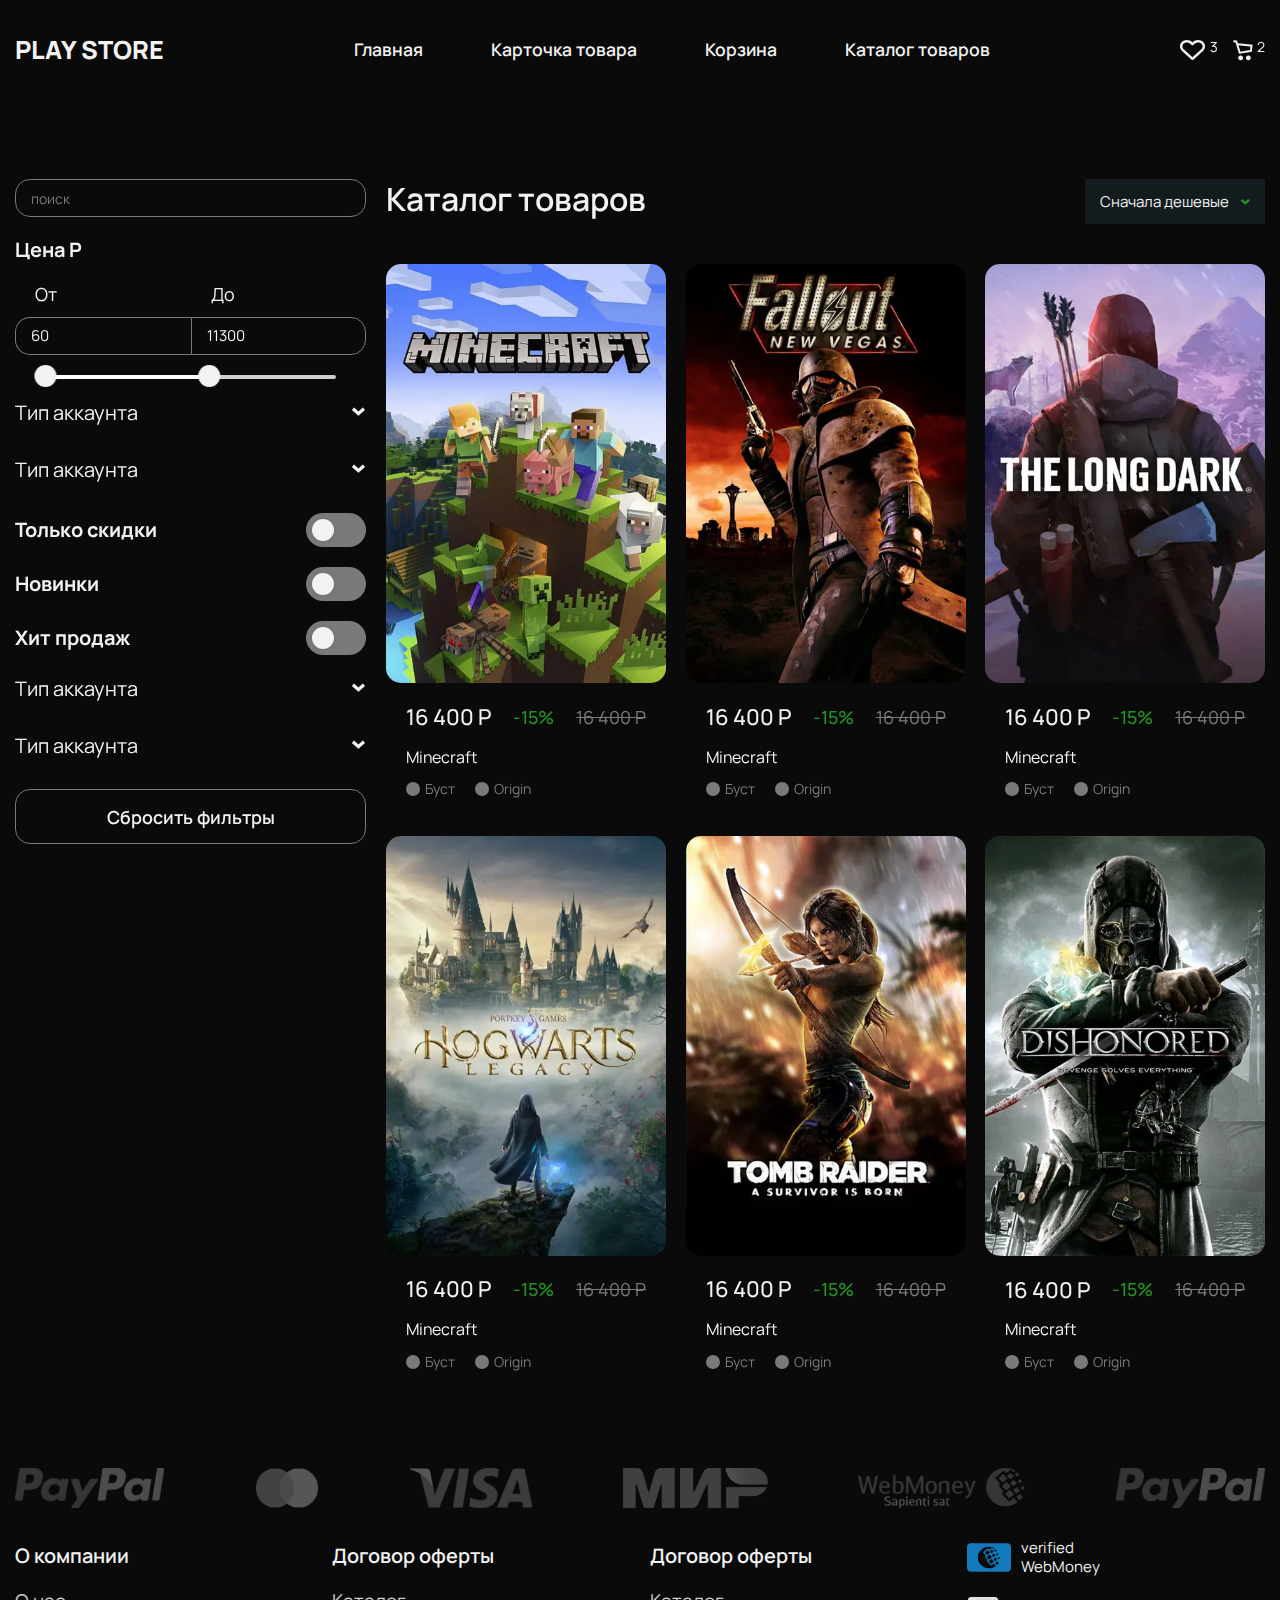
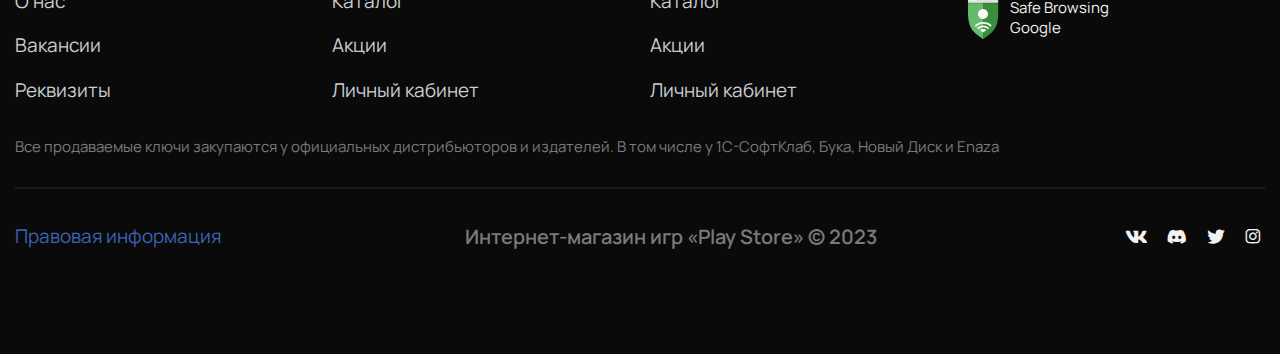
==== commit d7c4ac63: "play-store" ====
--- a/catalog.html
+++ b/catalog.html
@@ -6,7 +6,7 @@
 	<meta charset="UTF-8">
 	<meta name="format-detection" content="telephone=no">
 	<!-- <style>body{opacity: 0;}</style> -->
-	<link rel="stylesheet" href="css/style.min.css?_v=20231125023028">
+	<link rel="stylesheet" href="css/style.min.css?_v=20231126200401">
 	<link rel="shortcut icon" href="favicon.ico">
 	<!-- <meta name="robots" content="noindex, nofollow"> -->
 	<meta name="viewport" content="width=device-width, initial-scale=1.0">
@@ -296,8 +296,7 @@
 										<select name="form[]" class="mainpage-catalog__select">
 											<option value="1" selected>Сначала дешевые</option>
 											<option value="2">Сначала дорогие</option>
-											<option value="3">Сначала дешевые</option>
-											<option value="4">Сначала дешевые</option>
+											<option value="3">По алфавиту</option>
 										</select>
 									</div>
 
@@ -671,7 +670,8 @@
 
 					</div>
 
-					<div class="footer__note">Все продаваемые ключи закупаются у официальных дистрибьюторови издателей. В том числе
+					<div class="footer__note">Все продаваемые ключи закупаются у официальных дистрибьюторов и издателей. В том
+						числе
 						у 1С-СофтКлаб, Бука, Новый Диск и Enaza</div>
 
 					<div class="footer__line mainpage-line"></div>
@@ -694,7 +694,7 @@
 		</footer>
 	</div>
 
-	<script src="js/app.min.js?_v=20231125023028"></script>
+	<script src="js/app.min.js?_v=20231126200401"></script>
 </body>
 
 </html>